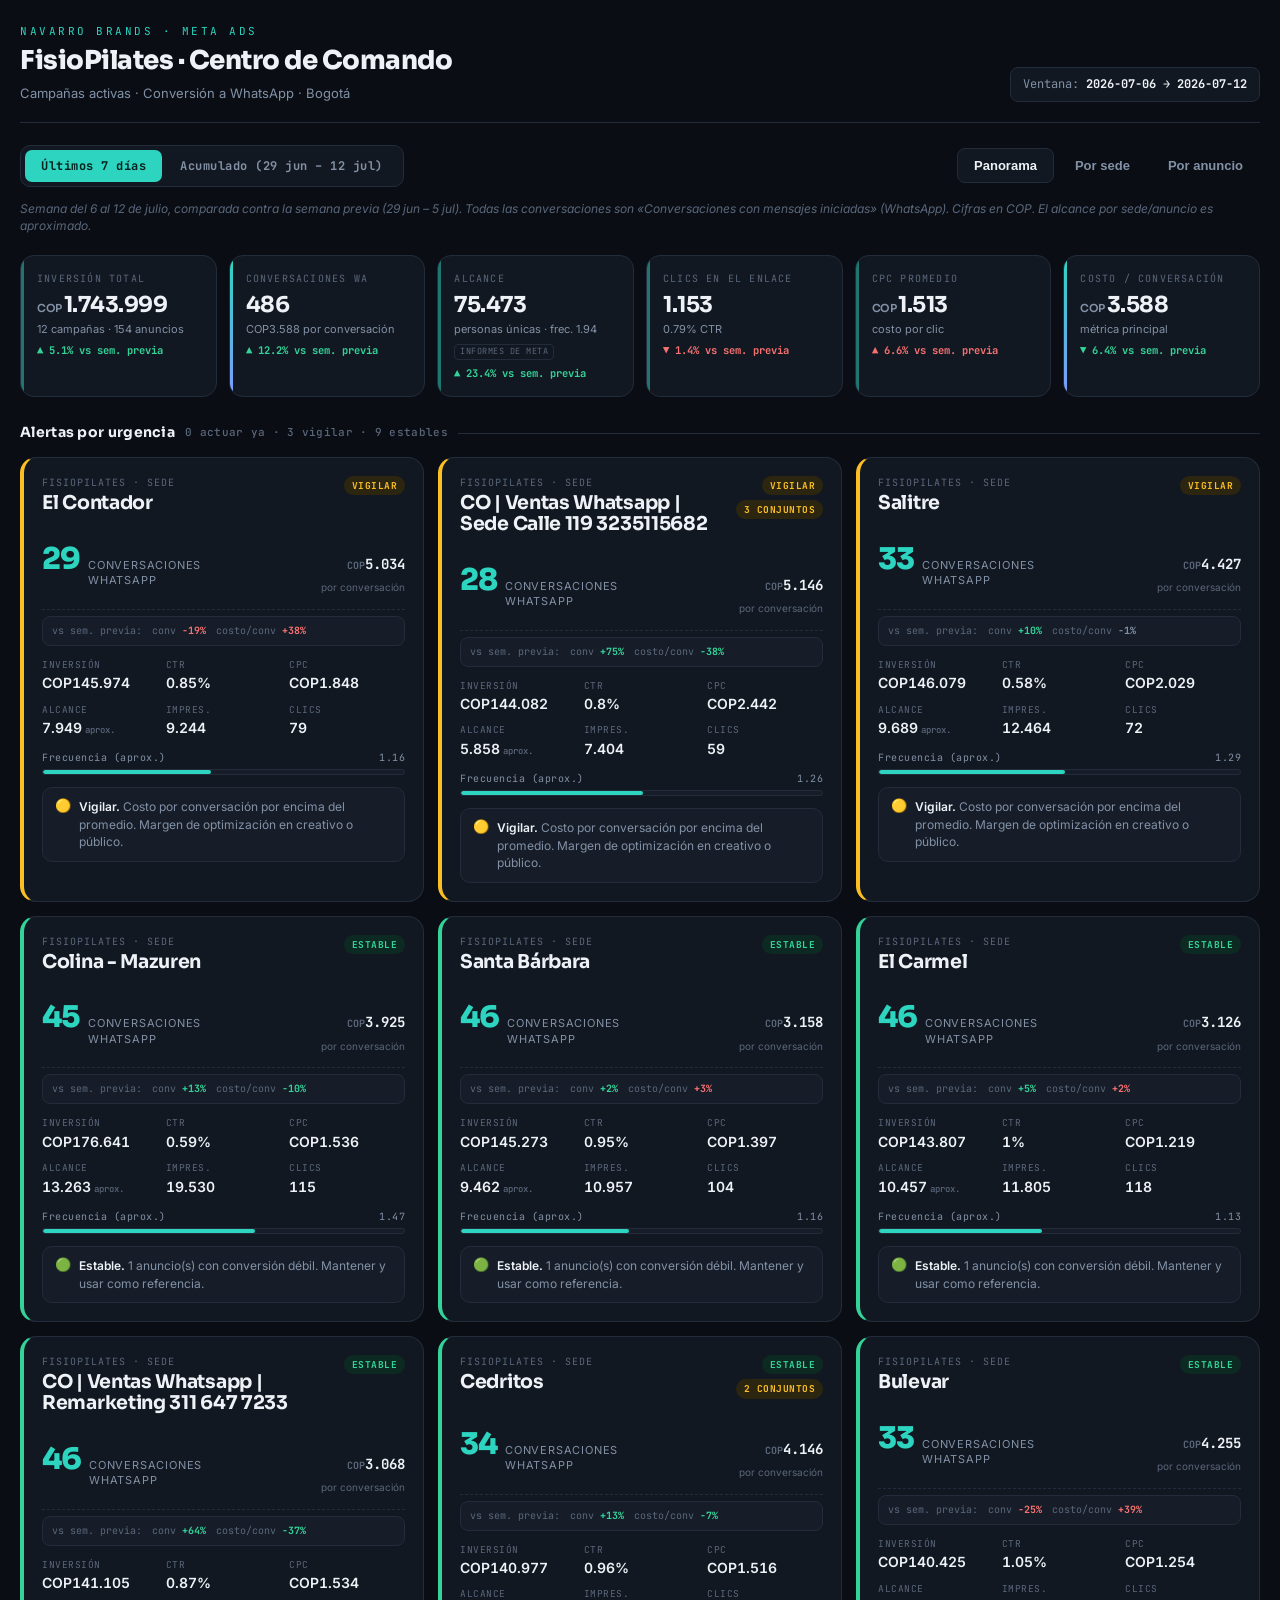
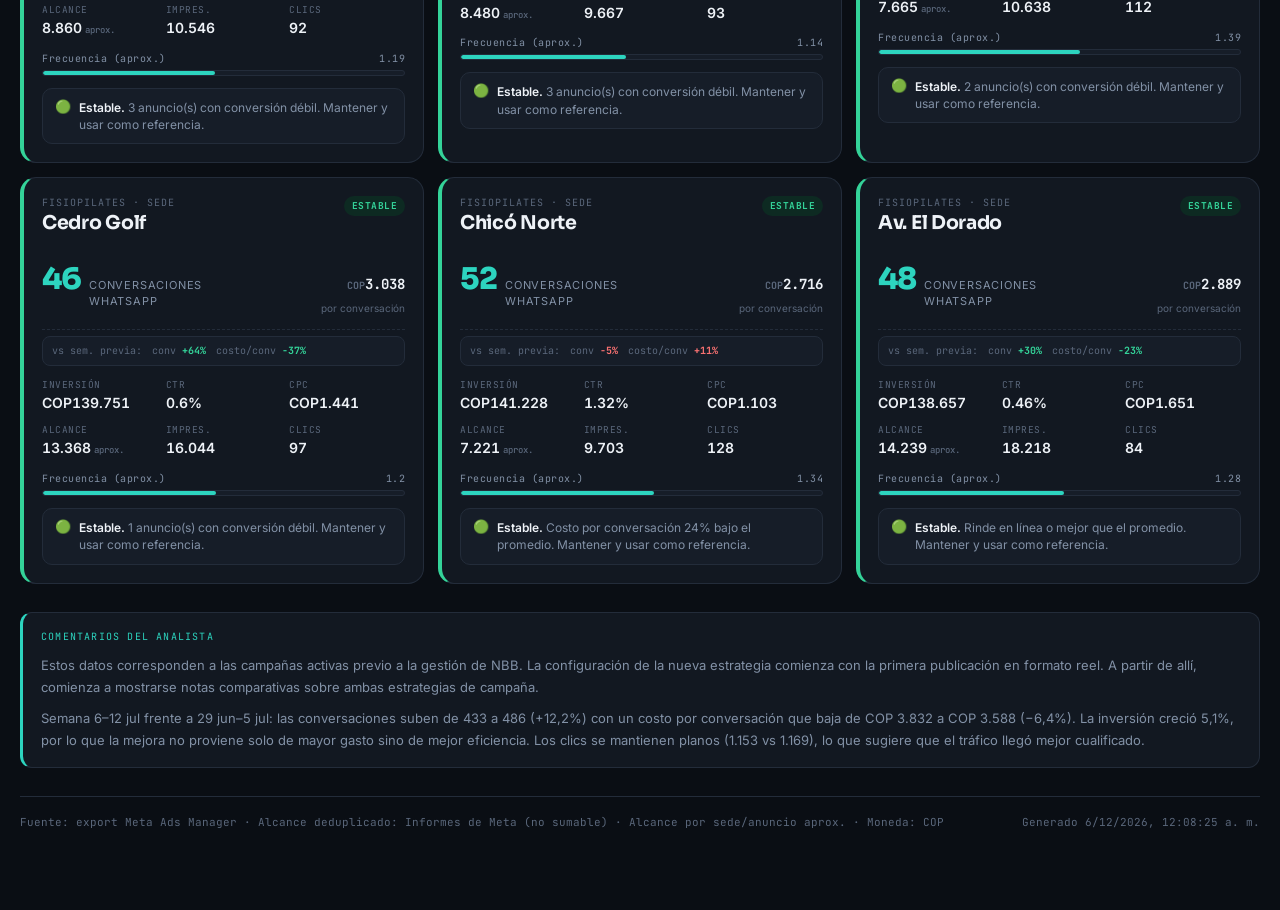
==== index.html @ 9c3bef98 "Actualización de semana 2" ====
<!DOCTYPE html>
<html lang="es">
<head>
<meta charset="UTF-8">
<meta name="viewport" content="width=device-width, initial-scale=1.0">
<title>FisioPilates · Centro de Comando Meta Ads</title>
<style>
  @import url('https://fonts.googleapis.com/css2?family=Sora:wght@400;500;600;700;800&family=Inter:wght@400;500;600;700&family=JetBrains+Mono:wght@500;700&display=swap');
  :root{
    --bg:#0a0e14; --panel:#121821; --panel2:#161d28; --line:#232c3a;
    --ink:#eef2f7; --muted:#8291a6; --faint:#5a677b;
    --teal:#2dd4bf;
    --green:#34d399; --green-bg:#0d2a22;
    --yellow:#fbbf24; --yellow-bg:#2c2510;
    --red:#f87171; --red-bg:#2c1414;
    --accent:#7c9cff;
    --mono:'JetBrains Mono',monospace;
  }
  *{box-sizing:border-box;margin:0;padding:0}
  body{background:var(--bg);color:var(--ink);font-family:'Inter',sans-serif;-webkit-font-smoothing:antialiased;line-height:1.4}
  .wrap{max-width:1320px;margin:0 auto;padding:24px 20px 80px}
  header{display:flex;flex-wrap:wrap;align-items:flex-end;justify-content:space-between;gap:16px;margin-bottom:22px;padding-bottom:20px;border-bottom:1px solid var(--line)}
  .brand{display:flex;flex-direction:column;gap:4px}
  .brand .eyebrow{font-family:var(--mono);font-size:11px;letter-spacing:2.5px;text-transform:uppercase;color:var(--teal)}
  .brand h1{font-family:'Sora',sans-serif;font-weight:800;font-size:26px;letter-spacing:-.5px}
  .brand .sub{color:var(--muted);font-size:13px}
  .winbadge{font-family:var(--mono);font-size:12px;color:var(--muted);background:var(--panel);border:1px solid var(--line);border-radius:8px;padding:8px 12px}
  .winbadge b{color:var(--ink)}
  .toolbar{display:flex;flex-wrap:wrap;gap:14px;align-items:center;justify-content:space-between;margin-bottom:22px}
  .toggle{display:inline-flex;background:var(--panel);border:1px solid var(--line);border-radius:10px;padding:4px;gap:2px}
  .toggle button{font-family:var(--mono);font-size:12px;font-weight:700;letter-spacing:.5px;color:var(--muted);background:transparent;border:0;padding:8px 16px;border-radius:7px;cursor:pointer;transition:.15s}
  .toggle button.on{background:var(--teal);color:#04211d}
  .toggle button:not(.on):hover{color:var(--ink)}
  .tabs{display:inline-flex;gap:4px}
  .tabs button{font-size:13px;font-weight:600;color:var(--muted);background:transparent;border:1px solid transparent;padding:9px 16px;border-radius:8px;cursor:pointer;transition:.15s}
  .tabs button.on{background:var(--panel);border-color:var(--line);color:var(--ink)}
  .tabs button:not(.on):hover{color:var(--ink)}
  .note{font-size:12px;color:var(--faint);margin:-8px 0 20px;font-style:italic}
  .kpis{display:grid;grid-template-columns:repeat(6,1fr);gap:12px;margin-bottom:26px}
  .kpi{background:var(--panel);border:1px solid var(--line);border-radius:14px;padding:16px 16px 14px;position:relative;overflow:hidden}
  .kpi::before{content:'';position:absolute;left:0;top:0;bottom:0;width:3px;background:var(--teal);opacity:.5}
  .kpi.star::before{opacity:1;background:linear-gradient(var(--teal),var(--accent))}
  .kpi .label{font-family:var(--mono);font-size:10px;letter-spacing:1.2px;text-transform:uppercase;color:var(--faint);margin-bottom:8px}
  .kpi .val{font-family:'Sora',sans-serif;font-weight:700;font-size:22px;letter-spacing:-.5px;line-height:1}
  .kpi .val .cur{font-size:11px;color:var(--muted);font-weight:600;margin-right:2px}
  .kpi .foot{font-size:11px;color:var(--muted);margin-top:6px}
  .kpi .tag{display:inline-block;font-family:var(--mono);font-size:8.5px;letter-spacing:.5px;text-transform:uppercase;color:var(--faint);border:1px solid var(--line);border-radius:4px;padding:1px 5px;margin-top:6px}
  .delta{font-family:var(--mono);font-size:10.5px;font-weight:700;margin-top:5px;display:inline-block}
  .delta.up{color:var(--green)} .delta.down{color:var(--red)} .delta.flat{color:var(--faint)}
  h2.sec{font-family:'Sora',sans-serif;font-size:14px;font-weight:700;letter-spacing:.3px;margin:26px 0 14px;display:flex;align-items:center;gap:10px}
  h2.sec::after{content:'';flex:1;height:1px;background:var(--line)}
  h2.sec .cnt{font-family:var(--mono);font-size:11px;color:var(--faint);font-weight:500}
  .grid{display:grid;grid-template-columns:repeat(auto-fill,minmax(310px,1fr));gap:14px}
  .card{background:var(--panel);border:1px solid var(--line);border-radius:16px;padding:18px;position:relative;transition:.15s;border-left-width:4px}
  .card:hover{border-color:var(--faint);transform:translateY(-2px)}
  .card.g{border-left-color:var(--green)} .card.y{border-left-color:var(--yellow)} .card.r{border-left-color:var(--red)}
  .card .top{display:flex;justify-content:space-between;align-items:flex-start;gap:10px;margin-bottom:14px}
  .card .acct{font-family:var(--mono);font-size:10px;letter-spacing:1px;text-transform:uppercase;color:var(--faint);margin-bottom:3px}
  .card .cname{font-family:'Sora',sans-serif;font-weight:700;font-size:19px;letter-spacing:-.3px;line-height:1.1}
  .badges{display:flex;flex-direction:column;gap:5px;align-items:flex-end;flex-shrink:0}
  .pill{font-family:var(--mono);font-size:9.5px;font-weight:700;letter-spacing:.5px;padding:3px 8px;border-radius:20px;white-space:nowrap}
  .pill.g{background:var(--green-bg);color:var(--green)} .pill.y{background:var(--yellow-bg);color:var(--yellow)} .pill.r{background:var(--red-bg);color:var(--red)}
  .hero-metric{display:flex;align-items:baseline;gap:8px;padding:10px 0 12px;border-bottom:1px dashed var(--line);margin-bottom:12px}
  .hero-metric .big{font-family:'Sora',sans-serif;font-weight:800;font-size:30px;color:var(--teal);letter-spacing:-1px}
  .hero-metric .cap{font-size:11px;color:var(--muted);text-transform:uppercase;letter-spacing:.8px}
  .hero-metric .cost{margin-left:auto;text-align:right}
  .hero-metric .cost b{font-family:var(--mono);font-size:14px;color:var(--ink);display:block}
  .hero-metric .cost span{font-size:10px;color:var(--faint)}
  .stats{display:grid;grid-template-columns:1fr 1fr 1fr;gap:10px 8px;margin-bottom:14px}
  .stat .k{font-family:var(--mono);font-size:9.5px;letter-spacing:.5px;text-transform:uppercase;color:var(--faint);margin-bottom:2px}
  .stat .v{font-size:14px;font-weight:600;font-variant-numeric:tabular-nums}
  .stat .v .ap{font-size:9px;color:var(--faint);font-weight:500;font-family:var(--mono);margin-left:3px}
  .cmp{font-family:var(--mono);font-size:10px;margin-top:-6px;margin-bottom:12px;padding:7px 9px;background:var(--panel2);border:1px solid var(--line);border-radius:8px;display:flex;gap:10px;flex-wrap:wrap}
  .cmp span{color:var(--faint)}
  .cmp b.up{color:var(--green)} .cmp b.down{color:var(--red)} .cmp b.flat{color:var(--muted)}
  .freqrow{margin-bottom:12px}
  .freqrow .flabel{display:flex;justify-content:space-between;font-size:10px;color:var(--muted);margin-bottom:4px;font-family:var(--mono);letter-spacing:.5px}
  .fbar{height:6px;background:var(--panel2);border-radius:4px;overflow:hidden;border:1px solid var(--line)}
  .fbar > i{display:block;height:100%;border-radius:4px}
  .advice{display:flex;gap:8px;align-items:flex-start;font-size:12px;line-height:1.45;background:var(--panel2);border:1px solid var(--line);border-radius:10px;padding:10px 12px;color:var(--muted)}
  .advice .dot{font-size:13px;line-height:1.1;flex-shrink:0}
  .advice b{color:var(--ink);font-weight:600}
  .sede-list{display:grid;grid-template-columns:repeat(auto-fill,minmax(260px,1fr));gap:12px;margin-bottom:24px}
  .sede-btn{text-align:left;background:var(--panel);border:1px solid var(--line);border-radius:14px;padding:16px;cursor:pointer;transition:.15s;color:var(--ink)}
  .sede-btn:hover{border-color:var(--teal);transform:translateY(-2px)}
  .sede-btn.active{border-color:var(--teal);background:var(--panel2)}
  .sede-btn .sn{font-family:'Sora',sans-serif;font-weight:700;font-size:17px;margin-bottom:8px}
  .sede-btn .sr{display:flex;gap:14px;font-size:12px;color:var(--muted)}
  .sede-btn .sr b{color:var(--teal);font-family:var(--mono)}
  .adcard{background:var(--panel);border:1px solid var(--line);border-radius:16px;padding:18px}
  .adcard .atop{display:flex;justify-content:space-between;align-items:flex-start;gap:10px;margin-bottom:6px}
  .adcard .aname{font-family:'Sora',sans-serif;font-weight:700;font-size:16px;line-height:1.2}
  .adcard .ameta{font-family:var(--mono);font-size:10px;letter-spacing:.5px;text-transform:uppercase;color:var(--faint);margin-bottom:14px}
  .adhero{display:flex;align-items:baseline;gap:8px;padding-bottom:12px;border-bottom:1px dashed var(--line);margin-bottom:12px}
  .adhero .big{font-family:'Sora',sans-serif;font-weight:800;font-size:26px;color:var(--teal)}
  .adhero .cap{font-size:11px;color:var(--muted);text-transform:uppercase;letter-spacing:.6px}
  .adhero .cost{margin-left:auto;text-align:right}
  .adhero .cost b{font-family:var(--mono);font-size:13px;display:block}
  .adhero .cost span{font-size:10px;color:var(--faint)}
  .breakdown{margin-top:12px;border-top:1px solid var(--line);padding-top:10px}
  .breakdown .bh{font-family:var(--mono);font-size:10px;letter-spacing:.8px;text-transform:uppercase;color:var(--faint);margin-bottom:8px}
  .brow{display:grid;grid-template-columns:1fr auto auto;gap:8px;align-items:center;padding:7px 0;border-bottom:1px solid var(--line);font-size:12px}
  .brow:last-child{border-bottom:0}
  .brow .bsede{font-weight:600;color:var(--ink)}
  .brow .bsub{font-family:var(--mono);font-size:10px;color:var(--faint)}
  .brow .bconv{font-family:var(--mono);color:var(--teal);font-weight:700;text-align:right}
  .brow .bcost{font-family:var(--mono);color:var(--muted);text-align:right;font-size:11px}
  .single-note{font-size:11px;color:var(--faint);font-family:var(--mono);margin-top:4px}
  .hidden{display:none!important}
  .comments{background:var(--panel);border:1px solid var(--line);border-left:3px solid var(--teal);border-radius:12px;padding:16px 18px;margin-top:28px;font-size:13px;color:var(--muted);line-height:1.65}
  .comments b{color:var(--ink)}
  .comments p{margin:0 0 10px}
  .comments p:last-child{margin-bottom:0}
  .comments .mh{font-family:var(--mono);font-size:10px;letter-spacing:1.2px;text-transform:uppercase;color:var(--teal);margin-bottom:10px}
  footer{margin-top:28px;padding-top:18px;border-top:1px solid var(--line);font-size:11px;color:var(--faint);display:flex;justify-content:space-between;flex-wrap:wrap;gap:10px;font-family:var(--mono)}
  @media(max-width:1000px){.kpis{grid-template-columns:repeat(3,1fr)}}
  @media(max-width:560px){.kpis{grid-template-columns:repeat(2,1fr)}.brand h1{font-size:22px}}
</style>
</head>
<body>
<div class="wrap">
  <header>
    <div class="brand">
      <span class="eyebrow">Navarro Brands · Meta Ads</span>
      <h1>FisioPilates · Centro de Comando</h1>
      <span class="sub">Campañas activas · Conversión a WhatsApp · Bogotá</span>
    </div>
    <div class="winbadge">Ventana: <b id="winlabel"></b></div>
  </header>

  <div class="toolbar">
    <div class="toggle" id="periodToggle">
      <button data-p="w2" class="on">Últimos 7 días</button>
      <button data-p="acc">Acumulado (29 jun – 12 jul)</button>
    </div>
    <div class="tabs" id="viewTabs">
      <button data-v="overview" class="on">Panorama</button>
      <button data-v="sedes">Por sede</button>
      <button data-v="ads">Por anuncio</button>
    </div>
  </div>
  <p class="note" id="scopeNote"></p>

  <div class="kpis" id="kpis"></div>

  <div id="view-overview">
    <h2 class="sec">Alertas por urgencia <span class="cnt" id="alertCnt"></span></h2>
    <div class="grid" id="cards"></div>
  </div>

  <div id="view-sedes" class="hidden">
    <h2 class="sec">Selecciona una sede</h2>
    <div class="sede-list" id="sedeList"></div>
    <div id="sedeDetail"></div>
  </div>

  <div id="view-ads" class="hidden">
    <h2 class="sec">Rendimiento por anuncio <span class="cnt" id="adCnt"></span></h2>
    <div class="grid" id="adCards"></div>
  </div>

  <div class="comments">
    <div class="mh">Comentarios del analista</div>
    <p>Estos datos corresponden a las campañas activas previo a la gestión de NBB. La configuración de la nueva estrategia comienza con la primera publicación en formato reel. A partir de allí, comienza a mostrarse notas comparativas sobre ambas estrategias de campaña.</p>
    <p>Semana 6–12 jul frente a 29 jun–5 jul: las conversaciones suben de 433 a 486 (+12,2%) con un costo por conversación que baja de COP 3.832 a COP 3.588 (−6,4%). La inversión creció 5,1%, por lo que la mejora no proviene solo de mayor gasto sino de mejor eficiencia. Los clics se mantienen planos (1.153 vs 1.169), lo que sugiere que el tráfico llegó mejor cualificado.</p>
  </div>

  <footer>
    <span>Fuente: export Meta Ads Manager · Alcance deduplicado: Informes de Meta (no sumable) · Alcance por sede/anuncio aprox. · Moneda: COP</span>
    <span id="genstamp"></span>
  </footer>
</div>

<script>
const P = {"w2": {"label": "Últimos 7 días", "start": "2026-07-06", "end": "2026-07-12", "campaigns": [{"campaign": "CO | Colina - Mazuren | Ventas Whatsapp ‪- 320 8174583", "sede": "Colina - Mazuren", "spend": 176641, "conv": 45, "cpconv": 3925, "imp": 19530, "reach": 13263, "clicks": 115, "cpc": 1536, "ctr": 0.59, "freq": 1.47, "ads": 8, "sets": 1, "below_q": 0, "tot_q": 8, "below_ctr": 0, "below_cvr": 1}, {"campaign": "CO | Salitre | Ventas Whatsapp - 3222415254", "sede": "Salitre", "spend": 146079, "conv": 33, "cpconv": 4427, "imp": 12464, "reach": 9689, "clicks": 72, "cpc": 2029, "ctr": 0.58, "freq": 1.29, "ads": 11, "sets": 1, "below_q": 0, "tot_q": 11, "below_ctr": 0, "below_cvr": 0}, {"campaign": "CO | El Contador | Ventas Whatsapp 3204049016", "sede": "El Contador", "spend": 145974, "conv": 29, "cpconv": 5034, "imp": 9244, "reach": 7949, "clicks": 79, "cpc": 1848, "ctr": 0.85, "freq": 1.16, "ads": 13, "sets": 1, "below_q": 0, "tot_q": 13, "below_ctr": 0, "below_cvr": 1}, {"campaign": "CO | Ventas Whatsapp | Santa Bárbara - 3227685819", "sede": "Santa Bárbara", "spend": 145273, "conv": 46, "cpconv": 3158, "imp": 10957, "reach": 9462, "clicks": 104, "cpc": 1397, "ctr": 0.95, "freq": 1.16, "ads": 9, "sets": 1, "below_q": 0, "tot_q": 9, "below_ctr": 0, "below_cvr": 1}, {"campaign": "CO | Ventas Whatsapp | Sede Calle 119 3235115682", "sede": "CO | Ventas Whatsapp | Sede Calle 119 3235115682", "spend": 144082, "conv": 28, "cpconv": 5146, "imp": 7404, "reach": 5858, "clicks": 59, "cpc": 2442, "ctr": 0.8, "freq": 1.26, "ads": 31, "sets": 3, "below_q": 0, "tot_q": 31, "below_ctr": 0, "below_cvr": 2}, {"campaign": "CO | El Carmel | Ventas Whatsapp - 3204040149", "sede": "El Carmel", "spend": 143807, "conv": 46, "cpconv": 3126, "imp": 11805, "reach": 10457, "clicks": 118, "cpc": 1219, "ctr": 1.0, "freq": 1.13, "ads": 13, "sets": 1, "below_q": 0, "tot_q": 13, "below_ctr": 0, "below_cvr": 1}, {"campaign": "CO | Chicó Norte | Ventas Whatsapp - 3235137959", "sede": "Chicó Norte", "spend": 141228, "conv": 52, "cpconv": 2716, "imp": 9703, "reach": 7221, "clicks": 128, "cpc": 1103, "ctr": 1.32, "freq": 1.34, "ads": 8, "sets": 1, "below_q": 0, "tot_q": 8, "below_ctr": 0, "below_cvr": 0}, {"campaign": "CO | Ventas Whatsapp | Remarketing 311 647 7233", "sede": "CO | Ventas Whatsapp | Remarketing 311 647 7233", "spend": 141105, "conv": 46, "cpconv": 3068, "imp": 10546, "reach": 8860, "clicks": 92, "cpc": 1534, "ctr": 0.87, "freq": 1.19, "ads": 7, "sets": 1, "below_q": 0, "tot_q": 7, "below_ctr": 0, "below_cvr": 3}, {"campaign": "CO | Cedritos | Ventas Whatsapp ‪323 5213734‬ -", "sede": "Cedritos", "spend": 140977, "conv": 34, "cpconv": 4146, "imp": 9667, "reach": 8480, "clicks": 93, "cpc": 1516, "ctr": 0.96, "freq": 1.14, "ads": 24, "sets": 2, "below_q": 0, "tot_q": 24, "below_ctr": 0, "below_cvr": 3}, {"campaign": "CO | Bulevar | Ventas Whatsapp  3108633424", "sede": "Bulevar", "spend": 140425, "conv": 33, "cpconv": 4255, "imp": 10638, "reach": 7665, "clicks": 112, "cpc": 1254, "ctr": 1.05, "freq": 1.39, "ads": 12, "sets": 1, "below_q": 0, "tot_q": 12, "below_ctr": 0, "below_cvr": 2}, {"campaign": "CO | Cedro Golf | Ventas Whatsapp 3204133677", "sede": "Cedro Golf", "spend": 139751, "conv": 46, "cpconv": 3038, "imp": 16044, "reach": 13368, "clicks": 97, "cpc": 1441, "ctr": 0.6, "freq": 1.2, "ads": 12, "sets": 1, "below_q": 0, "tot_q": 12, "below_ctr": 0, "below_cvr": 1}, {"campaign": "CO | Av. El Dorado | Ventas Whatsapp - 3114455348", "sede": "Av. El Dorado", "spend": 138657, "conv": 48, "cpconv": 2889, "imp": 18218, "reach": 14239, "clicks": 84, "cpc": 1651, "ctr": 0.46, "freq": 1.28, "ads": 6, "sets": 1, "below_q": 0, "tot_q": 6, "below_ctr": 0, "below_cvr": 0}], "totals": {"spend": 1743999, "conv": 486, "imp": 146220, "clicks": 1153, "campaigns": 12, "ads": 154, "cpconv": 3588, "cpc": 1513, "ctr": 0.79, "reach_sum": 116511, "reach": 75473, "freq": 1.94}, "ads": [{"ad": "ABR 26 Anuncio | Video Señal", "campaigns": 11, "parts": [{"campaign": "CO | Ventas Whatsapp | Santa Bárbara - 3227685819", "sede": "Santa Bárbara", "spend": 142942, "conv": 46, "cpconv": 3107, "clicks": 103}, {"campaign": "CO | El Carmel | Ventas Whatsapp - 3204040149", "sede": "El Carmel", "spend": 129053, "conv": 44, "cpconv": 2933, "clicks": 108}, {"campaign": "CO | Cedritos | Ventas Whatsapp ‪323 5213734‬ -", "sede": "Cedritos", "spend": 68417, "conv": 19, "cpconv": 3601, "clicks": 41}, {"campaign": "CO | Ventas Whatsapp | Remarketing 311 647 7233", "sede": "CO | Ventas Whatsapp | Remarketing 311 647 7233", "spend": 66603, "conv": 17, "cpconv": 3918, "clicks": 38}, {"campaign": "CO | Bulevar | Ventas Whatsapp  3108633424", "sede": "Bulevar", "spend": 34940, "conv": 8, "cpconv": 4368, "clicks": 16}, {"campaign": "CO | Ventas Whatsapp | Sede Calle 119 3235115682", "sede": "CO | Ventas Whatsapp | Sede Calle 119 3235115682", "spend": 9940, "conv": 1, "cpconv": 9940, "clicks": 4}, {"campaign": "CO | Cedro Golf | Ventas Whatsapp 3204133677", "sede": "Cedro Golf", "spend": 6625, "conv": 0, "cpconv": 0, "clicks": 0}, {"campaign": "CO | Colina - Mazuren | Ventas Whatsapp ‪- 320 8174583", "sede": "Colina - Mazuren", "spend": 3707, "conv": 1, "cpconv": 3707, "clicks": 1}, {"campaign": "CO | El Contador | Ventas Whatsapp 3204049016", "sede": "El Contador", "spend": 1655, "conv": 1, "cpconv": 1655, "clicks": 1}, {"campaign": "CO | Salitre | Ventas Whatsapp - 3222415254", "sede": "Salitre", "spend": 251, "conv": 0, "cpconv": 0, "clicks": 0}, {"campaign": "CO | Av. El Dorado | Ventas Whatsapp - 3114455348", "sede": "Av. El Dorado", "spend": 191, "conv": 0, "cpconv": 0, "clicks": 0}], "spend": 464324, "conv": 137, "cpconv": 3389, "imp": 33626, "reach": 29754, "clicks": 312, "ctr": 0.93, "cpc": 1488}, {"ad": "MAR 26 Anuncio | Video Esto es Fisiopilates", "campaigns": 12, "parts": [{"campaign": "CO | Chicó Norte | Ventas Whatsapp - 3235137959", "sede": "Chicó Norte", "spend": 127007, "conv": 48, "cpconv": 2646, "clicks": 110}, {"campaign": "CO | Ventas Whatsapp | Remarketing 311 647 7233", "sede": "CO | Ventas Whatsapp | Remarketing 311 647 7233", "spend": 35171, "conv": 15, "cpconv": 2345, "clicks": 26}, {"campaign": "CO | Ventas Whatsapp | Sede Calle 119 3235115682", "sede": "CO | Ventas Whatsapp | Sede Calle 119 3235115682", "spend": 19299, "conv": 1, "cpconv": 19299, "clicks": 3}, {"campaign": "CO | El Contador | Ventas Whatsapp 3204049016", "sede": "El Contador", "spend": 1516, "conv": 0, "cpconv": 0, "clicks": 4}, {"campaign": "CO | Bulevar | Ventas Whatsapp  3108633424", "sede": "Bulevar", "spend": 1433, "conv": 0, "cpconv": 0, "clicks": 1}, {"campaign": "CO | Cedritos | Ventas Whatsapp ‪323 5213734‬ -", "sede": "Cedritos", "spend": 1280, "conv": 0, "cpconv": 0, "clicks": 0}, {"campaign": "CO | El Carmel | Ventas Whatsapp - 3204040149", "sede": "El Carmel", "spend": 895, "conv": 0, "cpconv": 0, "clicks": 0}, {"campaign": "CO | Cedro Golf | Ventas Whatsapp 3204133677", "sede": "Cedro Golf", "spend": 574, "conv": 0, "cpconv": 0, "clicks": 0}, {"campaign": "CO | Ventas Whatsapp | Santa Bárbara - 3227685819", "sede": "Santa Bárbara", "spend": 528, "conv": 0, "cpconv": 0, "clicks": 1}, {"campaign": "CO | Colina - Mazuren | Ventas Whatsapp ‪- 320 8174583", "sede": "Colina - Mazuren", "spend": 220, "conv": 0, "cpconv": 0, "clicks": 0}, {"campaign": "CO | Salitre | Ventas Whatsapp - 3222415254", "sede": "Salitre", "spend": 176, "conv": 0, "cpconv": 0, "clicks": 0}, {"campaign": "CO | Av. El Dorado | Ventas Whatsapp - 3114455348", "sede": "Av. El Dorado", "spend": 20, "conv": 0, "cpconv": 0, "clicks": 0}], "spend": 188119, "conv": 64, "cpconv": 2939, "imp": 12971, "reach": 9873, "clicks": 145, "ctr": 1.12, "cpc": 1297}, {"ad": "Video Pos inauguración", "campaigns": 1, "parts": [{"campaign": "CO | Av. El Dorado | Ventas Whatsapp - 3114455348", "sede": "Av. El Dorado", "spend": 138114, "conv": 48, "cpconv": 2877, "clicks": 84}], "spend": 138114, "conv": 48, "cpconv": 2877, "imp": 18140, "reach": 14164, "clicks": 84, "ctr": 0.46, "cpc": 1644}, {"ad": "Anuncio 8 | Video Promociones 2", "campaigns": 2, "parts": [{"campaign": "CO | Cedro Golf | Ventas Whatsapp 3204133677", "sede": "Cedro Golf", "spend": 129464, "conv": 46, "cpconv": 2814, "clicks": 95}, {"campaign": "CO | Cedritos | Ventas Whatsapp ‪323 5213734‬ -", "sede": "Cedritos", "spend": 42, "conv": 0, "cpconv": 0, "clicks": 0}], "spend": 129506, "conv": 46, "cpconv": 2815, "imp": 15340, "reach": 12699, "clicks": 95, "ctr": 0.62, "cpc": 1363}, {"ad": "Video 1 nueva sede", "campaigns": 1, "parts": [{"campaign": "CO | Colina - Mazuren | Ventas Whatsapp ‪- 320 8174583", "sede": "Colina - Mazuren", "spend": 140416, "conv": 41, "cpconv": 3425, "clicks": 94}], "spend": 140416, "conv": 41, "cpconv": 3425, "imp": 15331, "reach": 9901, "clicks": 94, "ctr": 0.61, "cpc": 1494}, {"ad": "Video | promocional nueva sede salitre", "campaigns": 1, "parts": [{"campaign": "CO | Salitre | Ventas Whatsapp - 3222415254", "sede": "Salitre", "spend": 144765, "conv": 33, "cpconv": 4387, "clicks": 72}], "spend": 144765, "conv": 33, "cpconv": 4387, "imp": 12376, "reach": 9604, "clicks": 72, "ctr": 0.58, "cpc": 2011}, {"ad": "Enero - Video General Contador", "campaigns": 1, "parts": [{"campaign": "CO | El Contador | Ventas Whatsapp 3204049016", "sede": "El Contador", "spend": 132205, "conv": 28, "cpconv": 4722, "clicks": 71}], "spend": 132205, "conv": 28, "cpconv": 4722, "imp": 8528, "reach": 7273, "clicks": 71, "ctr": 0.83, "cpc": 1862}, {"ad": "Imagen Bulevar", "campaigns": 1, "parts": [{"campaign": "CO | Bulevar | Ventas Whatsapp  3108633424", "sede": "Bulevar", "spend": 79707, "conv": 24, "cpconv": 3321, "clicks": 88}], "spend": 79707, "conv": 24, "cpconv": 3321, "imp": 6990, "reach": 4551, "clicks": 88, "ctr": 1.26, "cpc": 906}, {"ad": "Enero -Video  General Calle 119", "campaigns": 1, "parts": [{"campaign": "CO | Ventas Whatsapp | Sede Calle 119 3235115682", "sede": "CO | Ventas Whatsapp | Sede Calle 119 3235115682", "spend": 77831, "conv": 20, "cpconv": 3892, "clicks": 33}], "spend": 77831, "conv": 20, "cpconv": 3892, "imp": 3617, "reach": 2674, "clicks": 33, "ctr": 0.91, "cpc": 2359}, {"ad": "Anuncio 7 | Video Cómo llegar Cedritos", "campaigns": 1, "parts": [{"campaign": "CO | Cedritos | Ventas Whatsapp ‪323 5213734‬ -", "sede": "Cedritos", "spend": 44792, "conv": 11, "cpconv": 4072, "clicks": 34}], "spend": 44792, "conv": 11, "cpconv": 4072, "imp": 3501, "reach": 2833, "clicks": 34, "ctr": 0.97, "cpc": 1317}, {"ad": "Anuncio 7 | Video Promociones Agosto", "campaigns": 1, "parts": [{"campaign": "CO | Ventas Whatsapp | Remarketing 311 647 7233", "sede": "CO | Ventas Whatsapp | Remarketing 311 647 7233", "spend": 34782, "conv": 11, "cpconv": 3162, "clicks": 22}], "spend": 34782, "conv": 11, "cpconv": 3162, "imp": 2811, "reach": 2170, "clicks": 22, "ctr": 0.78, "cpc": 1581}, {"ad": "Anuncio 6 | Video Promociones 2", "campaigns": 3, "parts": [{"campaign": "CO | Ventas Whatsapp | Sede Calle 119 3235115682", "sede": "CO | Ventas Whatsapp | Sede Calle 119 3235115682", "spend": 30304, "conv": 5, "cpconv": 6061, "clicks": 18}, {"campaign": "CO | El Carmel | Ventas Whatsapp - 3204040149", "sede": "El Carmel", "spend": 2533, "conv": 0, "cpconv": 0, "clicks": 2}, {"campaign": "CO | Ventas Whatsapp | Santa Bárbara - 3227685819", "sede": "Santa Bárbara", "spend": 1045, "conv": 0, "cpconv": 0, "clicks": 0}], "spend": 33882, "conv": 5, "cpconv": 6776, "imp": 2487, "reach": 2052, "clicks": 20, "ctr": 0.8, "cpc": 1694}, {"ad": "ABR 26 Anuncio | Video Señal - Copia", "campaigns": 1, "parts": [{"campaign": "CO | Chicó Norte | Ventas Whatsapp - 3235137959", "sede": "Chicó Norte", "spend": 13227, "conv": 4, "cpconv": 3307, "clicks": 16}], "spend": 13227, "conv": 4, "cpconv": 3307, "imp": 1324, "reach": 1253, "clicks": 16, "ctr": 1.21, "cpc": 827}, {"ad": "Imagen 2 nueva sede", "campaigns": 1, "parts": [{"campaign": "CO | Colina - Mazuren | Ventas Whatsapp ‪- 320 8174583", "sede": "Colina - Mazuren", "spend": 23288, "conv": 2, "cpconv": 11644, "clicks": 15}], "spend": 23288, "conv": 2, "cpconv": 11644, "imp": 2846, "reach": 2240, "clicks": 15, "ctr": 0.53, "cpc": 1553}, {"ad": "Enero -Video General Cedritos", "campaigns": 1, "parts": [{"campaign": "CO | Cedritos | Ventas Whatsapp ‪323 5213734‬ -", "sede": "Cedritos", "spend": 16875, "conv": 2, "cpconv": 8438, "clicks": 8}], "spend": 16875, "conv": 2, "cpconv": 8438, "imp": 1086, "reach": 995, "clicks": 8, "ctr": 0.74, "cpc": 2109}, {"ad": "Enero - Video General Carmel", "campaigns": 1, "parts": [{"campaign": "CO | El Carmel | Ventas Whatsapp - 3204040149", "sede": "El Carmel", "spend": 7621, "conv": 2, "cpconv": 3810, "clicks": 6}], "spend": 7621, "conv": 2, "cpconv": 3810, "imp": 459, "reach": 440, "clicks": 6, "ctr": 1.31, "cpc": 1270}, {"ad": "MAR 26 Anuncio | Video Fisio es para todos - Copia", "campaigns": 3, "parts": [{"campaign": "CO | Ventas Whatsapp | Remarketing 311 647 7233", "sede": "CO | Ventas Whatsapp | Remarketing 311 647 7233", "spend": 811, "conv": 2, "cpconv": 406, "clicks": 2}, {"campaign": "CO | Ventas Whatsapp | Sede Calle 119 3235115682", "sede": "CO | Ventas Whatsapp | Sede Calle 119 3235115682", "spend": 148, "conv": 0, "cpconv": 0, "clicks": 0}, {"campaign": "CO | Cedritos | Ventas Whatsapp ‪323 5213734‬ -", "sede": "Cedritos", "spend": 47, "conv": 0, "cpconv": 0, "clicks": 0}], "spend": 1006, "conv": 2, "cpconv": 503, "imp": 99, "reach": 90, "clicks": 2, "ctr": 2.02, "cpc": 503}, {"ad": "Imagen 1 nueva sede", "campaigns": 1, "parts": [{"campaign": "CO | Colina - Mazuren | Ventas Whatsapp ‪- 320 8174583", "sede": "Colina - Mazuren", "spend": 5536, "conv": 1, "cpconv": 5536, "clicks": 5}], "spend": 5536, "conv": 1, "cpconv": 5536, "imp": 723, "reach": 564, "clicks": 5, "ctr": 0.69, "cpc": 1107}, {"ad": "FEB 26  Imagen beneficios mes", "campaigns": 2, "parts": [{"campaign": "CO | Ventas Whatsapp | Remarketing 311 647 7233", "sede": "CO | Ventas Whatsapp | Remarketing 311 647 7233", "spend": 2923, "conv": 1, "cpconv": 2923, "clicks": 4}, {"campaign": "CO | Bulevar | Ventas Whatsapp  3108633424", "sede": "Bulevar", "spend": 141, "conv": 0, "cpconv": 0, "clicks": 0}], "spend": 3064, "conv": 1, "cpconv": 3064, "imp": 182, "reach": 165, "clicks": 4, "ctr": 2.2, "cpc": 766}, {"ad": "MAR 26 Anuncio | Video Fisio es para todos", "campaigns": 7, "parts": [{"campaign": "CO | Bulevar | Ventas Whatsapp  3108633424", "sede": "Bulevar", "spend": 2299, "conv": 0, "cpconv": 0, "clicks": 1}, {"campaign": "CO | Cedritos | Ventas Whatsapp ‪323 5213734‬ -", "sede": "Cedritos", "spend": 1326, "conv": 1, "cpconv": 1326, "clicks": 3}, {"campaign": "CO | Ventas Whatsapp | Sede Calle 119 3235115682", "sede": "CO | Ventas Whatsapp | Sede Calle 119 3235115682", "spend": 1038, "conv": 0, "cpconv": 0, "clicks": 0}, {"campaign": "CO | Chicó Norte | Ventas Whatsapp - 3235137959", "sede": "Chicó Norte", "spend": 196, "conv": 0, "cpconv": 0, "clicks": 0}, {"campaign": "CO | El Carmel | Ventas Whatsapp - 3204040149", "sede": "El Carmel", "spend": 150, "conv": 0, "cpconv": 0, "clicks": 0}, {"campaign": "CO | El Contador | Ventas Whatsapp 3204049016", "sede": "El Contador", "spend": 140, "conv": 0, "cpconv": 0, "clicks": 0}, {"campaign": "CO | Ventas Whatsapp | Santa Bárbara - 3227685819", "sede": "Santa Bárbara", "spend": 133, "conv": 0, "cpconv": 0, "clicks": 0}], "spend": 5282, "conv": 1, "cpconv": 5282, "imp": 361, "reach": 320, "clicks": 4, "ctr": 1.11, "cpc": 1320}, {"ad": "OCT Anuncio 8 | Imagen", "campaigns": 7, "parts": [{"campaign": "CO | Cedritos | Ventas Whatsapp ‪323 5213734‬ -", "sede": "Cedritos", "spend": 1122, "conv": 1, "cpconv": 1122, "clicks": 1}, {"campaign": "CO | Bulevar | Ventas Whatsapp  3108633424", "sede": "Bulevar", "spend": 1056, "conv": 0, "cpconv": 0, "clicks": 0}, {"campaign": "CO | El Carmel | Ventas Whatsapp - 3204040149", "sede": "El Carmel", "spend": 507, "conv": 0, "cpconv": 0, "clicks": 1}, {"campaign": "CO | El Contador | Ventas Whatsapp 3204049016", "sede": "El Contador", "spend": 443, "conv": 0, "cpconv": 0, "clicks": 1}, {"campaign": "CO | Ventas Whatsapp | Sede Calle 119 3235115682", "sede": "CO | Ventas Whatsapp | Sede Calle 119 3235115682", "spend": 234, "conv": 0, "cpconv": 0, "clicks": 0}, {"campaign": "CO | Chicó Norte | Ventas Whatsapp - 3235137959", "sede": "Chicó Norte", "spend": 166, "conv": 0, "cpconv": 0, "clicks": 0}, {"campaign": "CO | Cedro Golf | Ventas Whatsapp 3204133677", "sede": "Cedro Golf", "spend": 157, "conv": 0, "cpconv": 0, "clicks": 0}], "spend": 3685, "conv": 1, "cpconv": 3685, "imp": 227, "reach": 210, "clicks": 3, "ctr": 1.32, "cpc": 1228}, {"ad": "ABR 26 Anuncio | Video DOLOR", "campaigns": 10, "parts": [{"campaign": "CO | Cedritos | Ventas Whatsapp ‪323 5213734‬ -", "sede": "Cedritos", "spend": 1136, "conv": 0, "cpconv": 0, "clicks": 1}, {"campaign": "CO | Bulevar | Ventas Whatsapp  3108633424", "sede": "Bulevar", "spend": 863, "conv": 0, "cpconv": 0, "clicks": 0}, {"campaign": "CO | Ventas Whatsapp | Sede Calle 119 3235115682", "sede": "CO | Ventas Whatsapp | Sede Calle 119 3235115682", "spend": 727, "conv": 1, "cpconv": 727, "clicks": 1}, {"campaign": "CO | Chicó Norte | Ventas Whatsapp - 3235137959", "sede": "Chicó Norte", "spend": 157, "conv": 0, "cpconv": 0, "clicks": 1}, {"campaign": "CO | Ventas Whatsapp | Remarketing 311 647 7233", "sede": "CO | Ventas Whatsapp | Remarketing 311 647 7233", "spend": 113, "conv": 0, "cpconv": 0, "clicks": 0}, {"campaign": "CO | El Contador | Ventas Whatsapp 3204049016", "sede": "El Contador", "spend": 66, "conv": 0, "cpconv": 0, "clicks": 0}, {"campaign": "CO | Colina - Mazuren | Ventas Whatsapp ‪- 320 8174583", "sede": "Colina - Mazuren", "spend": 53, "conv": 0, "cpconv": 0, "clicks": 0}, {"campaign": "CO | Salitre | Ventas Whatsapp - 3222415254", "sede": "Salitre", "spend": 42, "conv": 0, "cpconv": 0, "clicks": 0}, {"campaign": "CO | Av. El Dorado | Ventas Whatsapp - 3114455348", "sede": "Av. El Dorado", "spend": 35, "conv": 0, "cpconv": 0, "clicks": 0}, {"campaign": "CO | Ventas Whatsapp | Santa Bárbara - 3227685819", "sede": "Santa Bárbara", "spend": 8, "conv": 0, "cpconv": 0, "clicks": 0}], "spend": 3200, "conv": 1, "cpconv": 3200, "imp": 172, "reach": 152, "clicks": 3, "ctr": 1.74, "cpc": 1067}, {"ad": "FEB 26  Video beneficios mes", "campaigns": 2, "parts": [{"campaign": "CO | Ventas Whatsapp | Remarketing 311 647 7233", "sede": "CO | Ventas Whatsapp | Remarketing 311 647 7233", "spend": 702, "conv": 0, "cpconv": 0, "clicks": 0}, {"campaign": "CO | Bulevar | Ventas Whatsapp  3108633424", "sede": "Bulevar", "spend": 283, "conv": 1, "cpconv": 283, "clicks": 1}], "spend": 985, "conv": 1, "cpconv": 985, "imp": 81, "reach": 72, "clicks": 1, "ctr": 1.23, "cpc": 985}, {"ad": "Imagen 2 Bulevar", "campaigns": 1, "parts": [{"campaign": "CO | Bulevar | Ventas Whatsapp  3108633424", "sede": "Bulevar", "spend": 13577, "conv": 0, "cpconv": 0, "clicks": 3}], "spend": 13577, "conv": 0, "cpconv": 0, "imp": 863, "reach": 560, "clicks": 3, "ctr": 0.35, "cpc": 4526}, {"ad": "Anuncio 1 | Video Promociones", "campaigns": 4, "parts": [{"campaign": "CO | El Contador | Ventas Whatsapp 3204049016", "sede": "El Contador", "spend": 4230, "conv": 0, "cpconv": 0, "clicks": 0}, {"campaign": "CO | El Carmel | Ventas Whatsapp - 3204040149", "sede": "El Carmel", "spend": 2145, "conv": 0, "cpconv": 0, "clicks": 1}, {"campaign": "CO | Cedritos | Ventas Whatsapp ‪323 5213734‬ -", "sede": "Cedritos", "spend": 598, "conv": 0, "cpconv": 0, "clicks": 0}, {"campaign": "CO | Cedro Golf | Ventas Whatsapp 3204133677", "sede": "Cedro Golf", "spend": 156, "conv": 0, "cpconv": 0, "clicks": 0}], "spend": 7129, "conv": 0, "cpconv": 0, "imp": 317, "reach": 289, "clicks": 1, "ctr": 0.32, "cpc": 7129}, {"ad": "Video 2 nueva sede", "campaigns": 1, "parts": [{"campaign": "CO | Colina - Mazuren | Ventas Whatsapp ‪- 320 8174583", "sede": "Colina - Mazuren", "spend": 2826, "conv": 0, "cpconv": 0, "clicks": 0}], "spend": 2826, "conv": 0, "cpconv": 0, "imp": 273, "reach": 230, "clicks": 0, "ctr": 0.0, "cpc": 0}, {"ad": "Video lanzamient4 - ¿como llegar a bulevar?", "campaigns": 1, "parts": [{"campaign": "CO | Bulevar | Ventas Whatsapp  3108633424", "sede": "Bulevar", "spend": 2674, "conv": 0, "cpconv": 0, "clicks": 0}], "spend": 2674, "conv": 0, "cpconv": 0, "imp": 167, "reach": 152, "clicks": 0, "ctr": 0.0, "cpc": 0}, {"ad": "Anuncio 8 | Video Promociones agosto", "campaigns": 3, "parts": [{"campaign": "CO | El Contador | Ventas Whatsapp 3204049016", "sede": "El Contador", "spend": 2381, "conv": 0, "cpconv": 0, "clicks": 0}, {"campaign": "CO | Cedritos | Ventas Whatsapp ‪323 5213734‬ -", "sede": "Cedritos", "spend": 60, "conv": 0, "cpconv": 0, "clicks": 0}, {"campaign": "CO | Cedro Golf | Ventas Whatsapp 3204133677", "sede": "Cedro Golf", "spend": 48, "conv": 0, "cpconv": 0, "clicks": 1}], "spend": 2489, "conv": 0, "cpconv": 0, "imp": 128, "reach": 121, "clicks": 1, "ctr": 0.78, "cpc": 2489}, {"ad": "Enero - Video General Bulevar", "campaigns": 1, "parts": [{"campaign": "CO | Bulevar | Ventas Whatsapp  3108633424", "sede": "Bulevar", "spend": 2193, "conv": 0, "cpconv": 0, "clicks": 2}], "spend": 2193, "conv": 0, "cpconv": 0, "imp": 103, "reach": 98, "clicks": 2, "ctr": 1.94, "cpc": 1096}, {"ad": "Anuncio 2 | Imagen Promos", "campaigns": 3, "parts": [{"campaign": "CO | Cedritos | Ventas Whatsapp ‪323 5213734‬ -", "sede": "Cedritos", "spend": 2048, "conv": 0, "cpconv": 0, "clicks": 3}, {"campaign": "CO | Cedro Golf | Ventas Whatsapp 3204133677", "sede": "Cedro Golf", "spend": 912, "conv": 0, "cpconv": 0, "clicks": 0}, {"campaign": "CO | El Contador | Ventas Whatsapp 3204049016", "sede": "El Contador", "spend": 493, "conv": 0, "cpconv": 0, "clicks": 1}], "spend": 3453, "conv": 0, "cpconv": 0, "imp": 179, "reach": 171, "clicks": 4, "ctr": 2.23, "cpc": 863}, {"ad": "FEB 26 -Video General Cedritos", "campaigns": 1, "parts": [{"campaign": "CO | Cedritos | Ventas Whatsapp ‪323 5213734‬ -", "sede": "Cedritos", "spend": 1615, "conv": 0, "cpconv": 0, "clicks": 0}], "spend": 1615, "conv": 0, "cpconv": 0, "imp": 78, "reach": 73, "clicks": 0, "ctr": 0.0, "cpc": 0}, {"ad": "FEB 26 -Video General Contador", "campaigns": 1, "parts": [{"campaign": "CO | El Contador | Ventas Whatsapp 3204049016", "sede": "El Contador", "spend": 1434, "conv": 0, "cpconv": 0, "clicks": 0}], "spend": 1434, "conv": 0, "cpconv": 0, "imp": 85, "reach": 80, "clicks": 0, "ctr": 0.0, "cpc": 0}, {"ad": "Video promociones general", "campaigns": 1, "parts": [{"campaign": "CO | Bulevar | Ventas Whatsapp  3108633424", "sede": "Bulevar", "spend": 1259, "conv": 0, "cpconv": 0, "clicks": 0}], "spend": 1259, "conv": 0, "cpconv": 0, "imp": 78, "reach": 67, "clicks": 0, "ctr": 0.0, "cpc": 0}, {"ad": "Anuncio 3 | Carrusel Promos", "campaigns": 6, "parts": [{"campaign": "CO | Ventas Whatsapp | Sede Calle 119 3235115682", "sede": "CO | Ventas Whatsapp | Sede Calle 119 3235115682", "spend": 1218, "conv": 0, "cpconv": 0, "clicks": 0}, {"campaign": "CO | Cedritos | Ventas Whatsapp ‪323 5213734‬ -", "sede": "Cedritos", "spend": 882, "conv": 0, "cpconv": 0, "clicks": 2}, {"campaign": "CO | El Contador | Ventas Whatsapp 3204049016", "sede": "El Contador", "spend": 765, "conv": 0, "cpconv": 0, "clicks": 1}, {"campaign": "CO | Cedro Golf | Ventas Whatsapp 3204133677", "sede": "Cedro Golf", "spend": 536, "conv": 0, "cpconv": 0, "clicks": 0}, {"campaign": "CO | Ventas Whatsapp | Santa Bárbara - 3227685819", "sede": "Santa Bárbara", "spend": 390, "conv": 0, "cpconv": 0, "clicks": 0}, {"campaign": "CO | Chicó Norte | Ventas Whatsapp - 3235137959", "sede": "Chicó Norte", "spend": 224, "conv": 0, "cpconv": 0, "clicks": 0}], "spend": 4015, "conv": 0, "cpconv": 0, "imp": 156, "reach": 138, "clicks": 3, "ctr": 1.92, "cpc": 1338}, {"ad": "FEB 26 -Video General Calle 119", "campaigns": 1, "parts": [{"campaign": "CO | Ventas Whatsapp | Sede Calle 119 3235115682", "sede": "CO | Ventas Whatsapp | Sede Calle 119 3235115682", "spend": 1254, "conv": 0, "cpconv": 0, "clicks": 0}], "spend": 1254, "conv": 0, "cpconv": 0, "imp": 75, "reach": 72, "clicks": 0, "ctr": 0.0, "cpc": 0}, {"ad": "Anuncio 7 | Video Promociones", "campaigns": 2, "parts": [{"campaign": "CO | Ventas Whatsapp | Sede Calle 119 3235115682", "sede": "CO | Ventas Whatsapp | Sede Calle 119 3235115682", "spend": 935, "conv": 0, "cpconv": 0, "clicks": 0}, {"campaign": "CO | Ventas Whatsapp | Santa Bárbara - 3227685819", "sede": "Santa Bárbara", "spend": 209, "conv": 0, "cpconv": 0, "clicks": 0}], "spend": 1144, "conv": 0, "cpconv": 0, "imp": 56, "reach": 52, "clicks": 0, "ctr": 0.0, "cpc": 0}, {"ad": "Video Promociones general", "campaigns": 3, "parts": [{"campaign": "CO | Ventas Whatsapp | Sede Calle 119 3235115682", "sede": "CO | Ventas Whatsapp | Sede Calle 119 3235115682", "spend": 918, "conv": 0, "cpconv": 0, "clicks": 0}, {"campaign": "CO | Chicó Norte | Ventas Whatsapp - 3235137959", "sede": "Chicó Norte", "spend": 45, "conv": 0, "cpconv": 0, "clicks": 0}, {"campaign": "CO | Ventas Whatsapp | Santa Bárbara - 3227685819", "sede": "Santa Bárbara", "spend": 6, "conv": 0, "cpconv": 0, "clicks": 0}], "spend": 969, "conv": 0, "cpconv": 0, "imp": 26, "reach": 24, "clicks": 0, "ctr": 0.0, "cpc": 0}, {"ad": "Anuncio  | video como llegar sede cedro golf", "campaigns": 1, "parts": [{"campaign": "CO | Cedro Golf | Ventas Whatsapp 3204133677", "sede": "Cedro Golf", "spend": 615, "conv": 0, "cpconv": 0, "clicks": 1}], "spend": 615, "conv": 0, "cpconv": 0, "imp": 14, "reach": 12, "clicks": 1, "ctr": 7.14, "cpc": 615}, {"ad": "MAR 26 Anuncio |Video General Mazuren", "campaigns": 2, "parts": [{"campaign": "CO | Colina - Mazuren | Ventas Whatsapp ‪- 320 8174583", "sede": "Colina - Mazuren", "spend": 595, "conv": 0, "cpconv": 0, "clicks": 0}, {"campaign": "CO | Av. El Dorado | Ventas Whatsapp - 3114455348", "sede": "Av. El Dorado", "spend": 208, "conv": 0, "cpconv": 0, "clicks": 0}], "spend": 803, "conv": 0, "cpconv": 0, "imp": 72, "reach": 69, "clicks": 0, "ctr": 0.0, "cpc": 0}, {"ad": "FEB 26 -Carrusel General Cedritos", "campaigns": 1, "parts": [{"campaign": "CO | Cedritos | Ventas Whatsapp ‪323 5213734‬ -", "sede": "Cedritos", "spend": 452, "conv": 0, "cpconv": 0, "clicks": 0}], "spend": 452, "conv": 0, "cpconv": 0, "imp": 17, "reach": 17, "clicks": 0, "ctr": 0.0, "cpc": 0}, {"ad": "Anuncio 6 | Video Cómo llegar Contador", "campaigns": 1, "parts": [{"campaign": "CO | El Contador | Ventas Whatsapp 3204049016", "sede": "El Contador", "spend": 400, "conv": 0, "cpconv": 0, "clicks": 0}], "spend": 400, "conv": 0, "cpconv": 0, "imp": 20, "reach": 17, "clicks": 0, "ctr": 0.0, "cpc": 0}, {"ad": "Anuncio 2 | Carrusel Promos", "campaigns": 1, "parts": [{"campaign": "CO | El Carmel | Ventas Whatsapp - 3204040149", "sede": "El Carmel", "spend": 352, "conv": 0, "cpconv": 0, "clicks": 0}], "spend": 352, "conv": 0, "cpconv": 0, "imp": 20, "reach": 15, "clicks": 0, "ctr": 0.0, "cpc": 0}, {"ad": "| Video Promociones general", "campaigns": 2, "parts": [{"campaign": "CO | Cedro Golf | Ventas Whatsapp 3204133677", "sede": "Cedro Golf", "spend": 312, "conv": 0, "cpconv": 0, "clicks": 0}, {"campaign": "CO | Cedritos | Ventas Whatsapp ‪323 5213734‬ -", "sede": "Cedritos", "spend": 285, "conv": 0, "cpconv": 0, "clicks": 0}], "spend": 597, "conv": 0, "cpconv": 0, "imp": 34, "reach": 32, "clicks": 0, "ctr": 0.0, "cpc": 0}, {"ad": "FEB 26 -Video General Carmel", "campaigns": 1, "parts": [{"campaign": "CO | El Carmel | Ventas Whatsapp - 3204040149", "sede": "El Carmel", "spend": 259, "conv": 0, "cpconv": 0, "clicks": 0}], "spend": 259, "conv": 0, "cpconv": 0, "imp": 19, "reach": 16, "clicks": 0, "ctr": 0.0, "cpc": 0}, {"ad": "FEB 26 -Carrusel General contador", "campaigns": 1, "parts": [{"campaign": "CO | El Contador | Ventas Whatsapp 3204049016", "sede": "El Contador", "spend": 246, "conv": 0, "cpconv": 0, "clicks": 0}], "spend": 246, "conv": 0, "cpconv": 0, "imp": 11, "reach": 11, "clicks": 0, "ctr": 0.0, "cpc": 0}, {"ad": "MAR 26 Anuncio | Video Dolor", "campaigns": 2, "parts": [{"campaign": "CO | Cedro Golf | Ventas Whatsapp 3204133677", "sede": "Cedro Golf", "spend": 233, "conv": 0, "cpconv": 0, "clicks": 0}, {"campaign": "CO | El Carmel | Ventas Whatsapp - 3204040149", "sede": "El Carmel", "spend": 18, "conv": 0, "cpconv": 0, "clicks": 0}], "spend": 251, "conv": 0, "cpconv": 0, "imp": 10, "reach": 10, "clicks": 0, "ctr": 0.0, "cpc": 0}, {"ad": "FEB 26 -Carrusel General Calle 119", "campaigns": 1, "parts": [{"campaign": "CO | Ventas Whatsapp | Sede Calle 119 3235115682", "sede": "CO | Ventas Whatsapp | Sede Calle 119 3235115682", "spend": 236, "conv": 0, "cpconv": 0, "clicks": 0}], "spend": 236, "conv": 0, "cpconv": 0, "imp": 21, "reach": 21, "clicks": 0, "ctr": 0.0, "cpc": 0}, {"ad": "FEB 26 -Carrusel General Chico", "campaigns": 1, "parts": [{"campaign": "CO | Chicó Norte | Ventas Whatsapp - 3235137959", "sede": "Chicó Norte", "spend": 206, "conv": 0, "cpconv": 0, "clicks": 1}], "spend": 206, "conv": 0, "cpconv": 0, "imp": 27, "reach": 26, "clicks": 1, "ctr": 3.7, "cpc": 206}, {"ad": "Video | Sede aesthetic", "campaigns": 1, "parts": [{"campaign": "CO | Salitre | Ventas Whatsapp - 3222415254", "sede": "Salitre", "spend": 197, "conv": 0, "cpconv": 0, "clicks": 0}], "spend": 197, "conv": 0, "cpconv": 0, "imp": 14, "reach": 13, "clicks": 0, "ctr": 0.0, "cpc": 0}, {"ad": "Video | cómo llegar Salitre", "campaigns": 1, "parts": [{"campaign": "CO | Salitre | Ventas Whatsapp - 3222415254", "sede": "Salitre", "spend": 177, "conv": 0, "cpconv": 0, "clicks": 0}], "spend": 177, "conv": 0, "cpconv": 0, "imp": 7, "reach": 7, "clicks": 0, "ctr": 0.0, "cpc": 0}, {"ad": "Carrusel | nueva sede salitre", "campaigns": 1, "parts": [{"campaign": "CO | Salitre | Ventas Whatsapp - 3222415254", "sede": "Salitre", "spend": 174, "conv": 0, "cpconv": 0, "clicks": 0}], "spend": 174, "conv": 0, "cpconv": 0, "imp": 13, "reach": 12, "clicks": 0, "ctr": 0.0, "cpc": 0}, {"ad": "Anuncio 3 | Imagen Promos", "campaigns": 1, "parts": [{"campaign": "CO | El Carmel | Ventas Whatsapp - 3204040149", "sede": "El Carmel", "spend": 145, "conv": 0, "cpconv": 0, "clicks": 0}], "spend": 145, "conv": 0, "cpconv": 0, "imp": 9, "reach": 9, "clicks": 0, "ctr": 0.0, "cpc": 0}, {"ad": "Video Promociones General", "campaigns": 2, "parts": [{"campaign": "CO | Salitre | Ventas Whatsapp - 3222415254", "sede": "Salitre", "spend": 141, "conv": 0, "cpconv": 0, "clicks": 0}, {"campaign": "CO | El Carmel | Ventas Whatsapp - 3204040149", "sede": "El Carmel", "spend": 128, "conv": 0, "cpconv": 0, "clicks": 0}], "spend": 269, "conv": 0, "cpconv": 0, "imp": 9, "reach": 8, "clicks": 0, "ctr": 0.0, "cpc": 0}, {"ad": "FEB 26 -Carrusel General cedro golf", "campaigns": 1, "parts": [{"campaign": "CO | Cedro Golf | Ventas Whatsapp 3204133677", "sede": "Cedro Golf", "spend": 119, "conv": 0, "cpconv": 0, "clicks": 0}], "spend": 119, "conv": 0, "cpconv": 0, "imp": 11, "reach": 11, "clicks": 0, "ctr": 0.0, "cpc": 0}, {"ad": "Video Cómo llegar", "campaigns": 1, "parts": [{"campaign": "CO | Av. El Dorado | Ventas Whatsapp - 3114455348", "sede": "Av. El Dorado", "spend": 89, "conv": 0, "cpconv": 0, "clicks": 0}], "spend": 89, "conv": 0, "cpconv": 0, "imp": 10, "reach": 10, "clicks": 0, "ctr": 0.0, "cpc": 0}, {"ad": "FEB 26 -Video General Salitre", "campaigns": 1, "parts": [{"campaign": "CO | Salitre | Ventas Whatsapp - 3222415254", "sede": "Salitre", "spend": 83, "conv": 0, "cpconv": 0, "clicks": 0}], "spend": 83, "conv": 0, "cpconv": 0, "imp": 6, "reach": 5, "clicks": 0, "ctr": 0.0, "cpc": 0}, {"ad": "FEB 26 -Carrusel General contador - Copia", "campaigns": 1, "parts": [{"campaign": "CO | Salitre | Ventas Whatsapp - 3222415254", "sede": "Salitre", "spend": 38, "conv": 0, "cpconv": 0, "clicks": 0}], "spend": 38, "conv": 0, "cpconv": 0, "imp": 6, "reach": 6, "clicks": 0, "ctr": 0.0, "cpc": 0}, {"ad": "Enero -Video General Salitre", "campaigns": 1, "parts": [{"campaign": "CO | Salitre | Ventas Whatsapp - 3222415254", "sede": "Salitre", "spend": 35, "conv": 0, "cpconv": 0, "clicks": 0}], "spend": 35, "conv": 0, "cpconv": 0, "imp": 5, "reach": 5, "clicks": 0, "ctr": 0.0, "cpc": 0}, {"ad": "Enero -Video General Sta Barbara", "campaigns": 1, "parts": [{"campaign": "CO | Ventas Whatsapp | Santa Bárbara - 3227685819", "sede": "Santa Bárbara", "spend": 12, "conv": 0, "cpconv": 0, "clicks": 0}], "spend": 12, "conv": 0, "cpconv": 0, "imp": 2, "reach": 2, "clicks": 0, "ctr": 0.0, "cpc": 0}, {"ad": "FEB 26 -Carrusel General carmel", "campaigns": 1, "parts": [{"campaign": "CO | El Carmel | Ventas Whatsapp - 3204040149", "sede": "El Carmel", "spend": 1, "conv": 0, "cpconv": 0, "clicks": 0}], "spend": 1, "conv": 0, "cpconv": 0, "imp": 1, "reach": 1, "clicks": 0, "ctr": 0.0, "cpc": 0}]}, "acc": {"label": "Acumulado (29 jun – 12 jul)", "start": "2026-06-29", "end": "2026-07-12", "campaigns": [{"campaign": "CO | Colina - Mazuren | Ventas Whatsapp ‪- 320 8174583", "sede": "Colina - Mazuren", "spend": 351912, "conv": 85, "cpconv": 4140, "imp": 36909, "reach": 24389, "clicks": 214, "cpc": 1644, "ctr": 0.58, "freq": 1.51, "ads": 16, "sets": 1, "below_q": 0, "tot_q": 16, "below_ctr": 0, "below_cvr": 2}, {"campaign": "CO | Ventas Whatsapp | Santa Bárbara - 3227685819", "sede": "Santa Bárbara", "spend": 282759, "conv": 91, "cpconv": 3107, "imp": 20328, "reach": 17450, "clicks": 227, "cpc": 1246, "ctr": 1.12, "freq": 1.16, "ads": 19, "sets": 1, "below_q": 0, "tot_q": 19, "below_ctr": 1, "below_cvr": 2}, {"campaign": "CO | Salitre | Ventas Whatsapp - 3222415254", "sede": "Salitre", "spend": 280113, "conv": 63, "cpconv": 4446, "imp": 22909, "reach": 17992, "clicks": 133, "cpc": 2106, "ctr": 0.58, "freq": 1.27, "ads": 22, "sets": 1, "below_q": 0, "tot_q": 22, "below_ctr": 0, "below_cvr": 0}, {"campaign": "CO | El Carmel | Ventas Whatsapp - 3204040149", "sede": "El Carmel", "spend": 278300, "conv": 90, "cpconv": 3092, "imp": 22683, "reach": 19951, "clicks": 231, "cpc": 1205, "ctr": 1.02, "freq": 1.14, "ads": 25, "sets": 1, "below_q": 0, "tot_q": 25, "below_ctr": 0, "below_cvr": 2}, {"campaign": "CO | Av. El Dorado | Ventas Whatsapp - 3114455348", "sede": "Av. El Dorado", "spend": 277892, "conv": 85, "cpconv": 3269, "imp": 32448, "reach": 25456, "clicks": 183, "cpc": 1519, "ctr": 0.56, "freq": 1.27, "ads": 12, "sets": 1, "below_q": 0, "tot_q": 12, "below_ctr": 0, "below_cvr": 1}, {"campaign": "CO | Ventas Whatsapp | Sede Calle 119 3235115682", "sede": "CO | Ventas Whatsapp | Sede Calle 119 3235115682", "spend": 277828, "conv": 44, "cpconv": 6314, "imp": 14575, "reach": 11477, "clicks": 111, "cpc": 2503, "ctr": 0.76, "freq": 1.27, "ads": 60, "sets": 3, "below_q": 0, "tot_q": 60, "below_ctr": 0, "below_cvr": 4}, {"campaign": "CO | El Contador | Ventas Whatsapp 3204049016", "sede": "El Contador", "spend": 277745, "conv": 65, "cpconv": 4273, "imp": 20537, "reach": 16912, "clicks": 183, "cpc": 1518, "ctr": 0.89, "freq": 1.21, "ads": 26, "sets": 1, "below_q": 0, "tot_q": 26, "below_ctr": 0, "below_cvr": 2}, {"campaign": "CO | Ventas Whatsapp | Remarketing 311 647 7233", "sede": "CO | Ventas Whatsapp | Remarketing 311 647 7233", "spend": 276465, "conv": 74, "cpconv": 3736, "imp": 18976, "reach": 15477, "clicks": 201, "cpc": 1375, "ctr": 1.06, "freq": 1.23, "ads": 14, "sets": 1, "below_q": 0, "tot_q": 14, "below_ctr": 0, "below_cvr": 6}, {"campaign": "CO | Chicó Norte | Ventas Whatsapp - 3235137959", "sede": "Chicó Norte", "spend": 276040, "conv": 107, "cpconv": 2580, "imp": 19184, "reach": 13914, "clicks": 245, "cpc": 1127, "ctr": 1.28, "freq": 1.38, "ads": 16, "sets": 1, "below_q": 0, "tot_q": 16, "below_ctr": 0, "below_cvr": 0}, {"campaign": "CO | Bulevar | Ventas Whatsapp  3108633424", "sede": "Bulevar", "spend": 275415, "conv": 77, "cpconv": 3577, "imp": 19801, "reach": 13788, "clicks": 232, "cpc": 1187, "ctr": 1.17, "freq": 1.44, "ads": 24, "sets": 1, "below_q": 0, "tot_q": 24, "below_ctr": 0, "below_cvr": 3}, {"campaign": "CO | Cedritos | Ventas Whatsapp ‪323 5213734‬ -", "sede": "Cedritos", "spend": 274750, "conv": 64, "cpconv": 4293, "imp": 18262, "reach": 15847, "clicks": 185, "cpc": 1485, "ctr": 1.01, "freq": 1.15, "ads": 48, "sets": 2, "below_q": 0, "tot_q": 48, "below_ctr": 0, "below_cvr": 5}, {"campaign": "CO | Cedro Golf | Ventas Whatsapp 3204133677", "sede": "Cedro Golf", "spend": 273886, "conv": 74, "cpconv": 3701, "imp": 27056, "reach": 22149, "clicks": 177, "cpc": 1547, "ctr": 0.65, "freq": 1.22, "ads": 24, "sets": 1, "below_q": 0, "tot_q": 24, "below_ctr": 0, "below_cvr": 2}], "totals": {"spend": 3403105, "conv": 919, "imp": 273668, "clicks": 2322, "campaigns": 12, "ads": 306, "cpconv": 3703, "cpc": 1466, "ctr": 0.85, "reach_sum": 214802, "reach": 108652, "freq": 2.52}, "ads": [{"ad": "ABR 26 Anuncio | Video Señal", "campaigns": 11, "parts": [{"campaign": "CO | Ventas Whatsapp | Santa Bárbara - 3227685819", "sede": "Santa Bárbara", "spend": 278747, "conv": 90, "cpconv": 3097, "clicks": 223}, {"campaign": "CO | El Carmel | Ventas Whatsapp - 3204040149", "sede": "El Carmel", "spend": 249223, "conv": 85, "cpconv": 2932, "clicks": 209}, {"campaign": "CO | Ventas Whatsapp | Remarketing 311 647 7233", "sede": "CO | Ventas Whatsapp | Remarketing 311 647 7233", "spend": 142917, "conv": 24, "cpconv": 5955, "clicks": 92}, {"campaign": "CO | Cedritos | Ventas Whatsapp ‪323 5213734‬ -", "sede": "Cedritos", "spend": 93999, "conv": 28, "cpconv": 3357, "clicks": 59}, {"campaign": "CO | Bulevar | Ventas Whatsapp  3108633424", "sede": "Bulevar", "spend": 38296, "conv": 9, "cpconv": 4255, "clicks": 17}, {"campaign": "CO | Ventas Whatsapp | Sede Calle 119 3235115682", "sede": "CO | Ventas Whatsapp | Sede Calle 119 3235115682", "spend": 20996, "conv": 2, "cpconv": 10498, "clicks": 6}, {"campaign": "CO | Cedro Golf | Ventas Whatsapp 3204133677", "sede": "Cedro Golf", "spend": 12672, "conv": 1, "cpconv": 12672, "clicks": 1}, {"campaign": "CO | Colina - Mazuren | Ventas Whatsapp ‪- 320 8174583", "sede": "Colina - Mazuren", "spend": 4581, "conv": 2, "cpconv": 2290, "clicks": 2}, {"campaign": "CO | El Contador | Ventas Whatsapp 3204049016", "sede": "El Contador", "spend": 2536, "conv": 1, "cpconv": 2536, "clicks": 1}, {"campaign": "CO | Av. El Dorado | Ventas Whatsapp - 3114455348", "sede": "Av. El Dorado", "spend": 1458, "conv": 0, "cpconv": 0, "clicks": 1}, {"campaign": "CO | Salitre | Ventas Whatsapp - 3222415254", "sede": "Salitre", "spend": 276, "conv": 0, "cpconv": 0, "clicks": 0}], "spend": 845701, "conv": 242, "cpconv": 3495, "imp": 59152, "reach": 51660, "clicks": 611, "ctr": 1.03, "cpc": 1384}, {"ad": "MAR 26 Anuncio | Video Esto es Fisiopilates", "campaigns": 12, "parts": [{"campaign": "CO | Chicó Norte | Ventas Whatsapp - 3235137959", "sede": "Chicó Norte", "spend": 255451, "conv": 101, "cpconv": 2529, "clicks": 224}, {"campaign": "CO | Ventas Whatsapp | Remarketing 311 647 7233", "sede": "CO | Ventas Whatsapp | Remarketing 311 647 7233", "spend": 56458, "conv": 21, "cpconv": 2688, "clicks": 44}, {"campaign": "CO | Ventas Whatsapp | Sede Calle 119 3235115682", "sede": "CO | Ventas Whatsapp | Sede Calle 119 3235115682", "spend": 41195, "conv": 3, "cpconv": 13732, "clicks": 8}, {"campaign": "CO | El Carmel | Ventas Whatsapp - 3204040149", "sede": "El Carmel", "spend": 6553, "conv": 0, "cpconv": 0, "clicks": 2}, {"campaign": "CO | Cedro Golf | Ventas Whatsapp 3204133677", "sede": "Cedro Golf", "spend": 4961, "conv": 0, "cpconv": 0, "clicks": 0}, {"campaign": "CO | Bulevar | Ventas Whatsapp  3108633424", "sede": "Bulevar", "spend": 3510, "conv": 0, "cpconv": 0, "clicks": 3}, {"campaign": "CO | El Contador | Ventas Whatsapp 3204049016", "sede": "El Contador", "spend": 1783, "conv": 0, "cpconv": 0, "clicks": 4}, {"campaign": "CO | Cedritos | Ventas Whatsapp ‪323 5213734‬ -", "sede": "Cedritos", "spend": 1382, "conv": 0, "cpconv": 0, "clicks": 0}, {"campaign": "CO | Colina - Mazuren | Ventas Whatsapp ‪- 320 8174583", "sede": "Colina - Mazuren", "spend": 803, "conv": 0, "cpconv": 0, "clicks": 1}, {"campaign": "CO | Ventas Whatsapp | Santa Bárbara - 3227685819", "sede": "Santa Bárbara", "spend": 540, "conv": 0, "cpconv": 0, "clicks": 1}, {"campaign": "CO | Av. El Dorado | Ventas Whatsapp - 3114455348", "sede": "Av. El Dorado", "spend": 245, "conv": 0, "cpconv": 0, "clicks": 0}, {"campaign": "CO | Salitre | Ventas Whatsapp - 3222415254", "sede": "Salitre", "spend": 182, "conv": 0, "cpconv": 0, "clicks": 0}], "spend": 373063, "conv": 125, "cpconv": 2985, "imp": 25351, "reach": 18973, "clicks": 287, "ctr": 1.13, "cpc": 1300}, {"ad": "Video Pos inauguración", "campaigns": 1, "parts": [{"campaign": "CO | Av. El Dorado | Ventas Whatsapp - 3114455348", "sede": "Av. El Dorado", "spend": 274508, "conv": 84, "cpconv": 3268, "clicks": 180}], "spend": 274508, "conv": 84, "cpconv": 3268, "imp": 32192, "reach": 25212, "clicks": 180, "ctr": 0.56, "cpc": 1525}, {"ad": "Anuncio 8 | Video Promociones 2", "campaigns": 2, "parts": [{"campaign": "CO | Cedro Golf | Ventas Whatsapp 3204133677", "sede": "Cedro Golf", "spend": 244994, "conv": 72, "cpconv": 3403, "clicks": 171}, {"campaign": "CO | Cedritos | Ventas Whatsapp ‪323 5213734‬ -", "sede": "Cedritos", "spend": 581, "conv": 0, "cpconv": 0, "clicks": 0}], "spend": 245575, "conv": 72, "cpconv": 3411, "imp": 25433, "reach": 20633, "clicks": 171, "ctr": 0.67, "cpc": 1436}, {"ad": "Video 1 nueva sede", "campaigns": 1, "parts": [{"campaign": "CO | Colina - Mazuren | Ventas Whatsapp ‪- 320 8174583", "sede": "Colina - Mazuren", "spend": 273103, "conv": 71, "cpconv": 3847, "clicks": 171}], "spend": 273103, "conv": 71, "cpconv": 3847, "imp": 27789, "reach": 17343, "clicks": 171, "ctr": 0.62, "cpc": 1597}, {"ad": "Enero - Video General Contador", "campaigns": 1, "parts": [{"campaign": "CO | El Contador | Ventas Whatsapp 3204049016", "sede": "El Contador", "spend": 256092, "conv": 64, "cpconv": 4001, "clicks": 172}], "spend": 256092, "conv": 64, "cpconv": 4001, "imp": 19293, "reach": 15751, "clicks": 172, "ctr": 0.89, "cpc": 1489}, {"ad": "Video | promocional nueva sede salitre", "campaigns": 1, "parts": [{"campaign": "CO | Salitre | Ventas Whatsapp - 3222415254", "sede": "Salitre", "spend": 278318, "conv": 63, "cpconv": 4418, "clicks": 133}], "spend": 278318, "conv": 63, "cpconv": 4418, "imp": 22778, "reach": 17865, "clicks": 133, "ctr": 0.58, "cpc": 2093}, {"ad": "Imagen Bulevar", "campaigns": 1, "parts": [{"campaign": "CO | Bulevar | Ventas Whatsapp  3108633424", "sede": "Bulevar", "spend": 160562, "conv": 49, "cpconv": 3277, "clicks": 159}], "spend": 160562, "conv": 49, "cpconv": 3277, "imp": 13243, "reach": 8418, "clicks": 159, "ctr": 1.2, "cpc": 1010}, {"ad": "Enero -Video  General Calle 119", "campaigns": 1, "parts": [{"campaign": "CO | Ventas Whatsapp | Sede Calle 119 3235115682", "sede": "CO | Ventas Whatsapp | Sede Calle 119 3235115682", "spend": 146895, "conv": 29, "cpconv": 5065, "clicks": 65}], "spend": 146895, "conv": 29, "cpconv": 5065, "imp": 7242, "reach": 5326, "clicks": 65, "ctr": 0.9, "cpc": 2260}, {"ad": "Anuncio 7 | Video Promociones Agosto", "campaigns": 1, "parts": [{"campaign": "CO | Ventas Whatsapp | Remarketing 311 647 7233", "sede": "CO | Ventas Whatsapp | Remarketing 311 647 7233", "spend": 69282, "conv": 26, "cpconv": 2665, "clicks": 55}], "spend": 69282, "conv": 26, "cpconv": 2665, "imp": 5651, "reach": 4189, "clicks": 55, "ctr": 0.97, "cpc": 1260}, {"ad": "Anuncio 7 | Video Cómo llegar Cedritos", "campaigns": 1, "parts": [{"campaign": "CO | Cedritos | Ventas Whatsapp ‪323 5213734‬ -", "sede": "Cedritos", "spend": 68387, "conv": 18, "cpconv": 3799, "clicks": 51}], "spend": 68387, "conv": 18, "cpconv": 3799, "imp": 5127, "reach": 4174, "clicks": 51, "ctr": 0.99, "cpc": 1341}, {"ad": "Enero -Video General Cedritos", "campaigns": 1, "parts": [{"campaign": "CO | Cedritos | Ventas Whatsapp ‪323 5213734‬ -", "sede": "Cedritos", "spend": 91249, "conv": 15, "cpconv": 6083, "clicks": 60}], "spend": 91249, "conv": 15, "cpconv": 6083, "imp": 6297, "reach": 5440, "clicks": 60, "ctr": 0.95, "cpc": 1521}, {"ad": "Enero - Video General Bulevar", "campaigns": 1, "parts": [{"campaign": "CO | Bulevar | Ventas Whatsapp  3108633424", "sede": "Bulevar", "spend": 29878, "conv": 12, "cpconv": 2490, "clicks": 28}], "spend": 29878, "conv": 12, "cpconv": 2490, "imp": 1606, "reach": 1431, "clicks": 28, "ctr": 1.74, "cpc": 1067}, {"ad": "Anuncio 6 | Video Promociones 2", "campaigns": 3, "parts": [{"campaign": "CO | Ventas Whatsapp | Sede Calle 119 3235115682", "sede": "CO | Ventas Whatsapp | Sede Calle 119 3235115682", "spend": 59570, "conv": 9, "cpconv": 6619, "clicks": 30}, {"campaign": "CO | El Carmel | Ventas Whatsapp - 3204040149", "sede": "El Carmel", "spend": 4639, "conv": 0, "cpconv": 0, "clicks": 5}, {"campaign": "CO | Ventas Whatsapp | Santa Bárbara - 3227685819", "sede": "Santa Bárbara", "spend": 1497, "conv": 0, "cpconv": 0, "clicks": 1}], "spend": 65706, "conv": 9, "cpconv": 7301, "imp": 4433, "reach": 3684, "clicks": 36, "ctr": 0.81, "cpc": 1825}, {"ad": "Imagen 2 nueva sede", "campaigns": 1, "parts": [{"campaign": "CO | Colina - Mazuren | Ventas Whatsapp ‪- 320 8174583", "sede": "Colina - Mazuren", "spend": 59476, "conv": 7, "cpconv": 8497, "clicks": 30}], "spend": 59476, "conv": 7, "cpconv": 8497, "imp": 7116, "reach": 5307, "clicks": 30, "ctr": 0.42, "cpc": 1983}, {"ad": "ABR 26 Anuncio | Video Señal - Copia", "campaigns": 1, "parts": [{"campaign": "CO | Chicó Norte | Ventas Whatsapp - 3235137959", "sede": "Chicó Norte", "spend": 17053, "conv": 5, "cpconv": 3411, "clicks": 17}], "spend": 17053, "conv": 5, "cpconv": 3411, "imp": 1724, "reach": 1628, "clicks": 17, "ctr": 0.99, "cpc": 1003}, {"ad": "Imagen 2 Bulevar", "campaigns": 1, "parts": [{"campaign": "CO | Bulevar | Ventas Whatsapp  3108633424", "sede": "Bulevar", "spend": 29860, "conv": 4, "cpconv": 7465, "clicks": 15}], "spend": 29860, "conv": 4, "cpconv": 7465, "imp": 1826, "reach": 1086, "clicks": 15, "ctr": 0.82, "cpc": 1991}, {"ad": "Enero - Video General Carmel", "campaigns": 1, "parts": [{"campaign": "CO | El Carmel | Ventas Whatsapp - 3204040149", "sede": "El Carmel", "spend": 10093, "conv": 4, "cpconv": 2523, "clicks": 10}], "spend": 10093, "conv": 4, "cpconv": 2523, "imp": 654, "reach": 621, "clicks": 10, "ctr": 1.53, "cpc": 1009}, {"ad": "Imagen 1 nueva sede", "campaigns": 1, "parts": [{"campaign": "CO | Colina - Mazuren | Ventas Whatsapp ‪- 320 8174583", "sede": "Colina - Mazuren", "spend": 7838, "conv": 4, "cpconv": 1960, "clicks": 9}], "spend": 7838, "conv": 4, "cpconv": 1960, "imp": 1078, "reach": 914, "clicks": 9, "ctr": 0.83, "cpc": 871}, {"ad": "FEB 26  Imagen beneficios mes", "campaigns": 2, "parts": [{"campaign": "CO | Ventas Whatsapp | Remarketing 311 647 7233", "sede": "CO | Ventas Whatsapp | Remarketing 311 647 7233", "spend": 3632, "conv": 1, "cpconv": 3632, "clicks": 8}, {"campaign": "CO | Bulevar | Ventas Whatsapp  3108633424", "sede": "Bulevar", "spend": 2742, "conv": 1, "cpconv": 2742, "clicks": 6}], "spend": 6374, "conv": 2, "cpconv": 3187, "imp": 330, "reach": 287, "clicks": 14, "ctr": 4.24, "cpc": 455}, {"ad": "MAR 26 Anuncio | Video Fisio es para todos", "campaigns": 8, "parts": [{"campaign": "CO | Bulevar | Ventas Whatsapp  3108633424", "sede": "Bulevar", "spend": 3316, "conv": 0, "cpconv": 0, "clicks": 2}, {"campaign": "CO | Cedritos | Ventas Whatsapp ‪323 5213734‬ -", "sede": "Cedritos", "spend": 2465, "conv": 1, "cpconv": 2465, "clicks": 4}, {"campaign": "CO | Chicó Norte | Ventas Whatsapp - 3235137959", "sede": "Chicó Norte", "spend": 1521, "conv": 1, "cpconv": 1521, "clicks": 1}, {"campaign": "CO | Ventas Whatsapp | Sede Calle 119 3235115682", "sede": "CO | Ventas Whatsapp | Sede Calle 119 3235115682", "spend": 1038, "conv": 0, "cpconv": 0, "clicks": 0}, {"campaign": "CO | El Carmel | Ventas Whatsapp - 3204040149", "sede": "El Carmel", "spend": 489, "conv": 0, "cpconv": 0, "clicks": 0}, {"campaign": "CO | El Contador | Ventas Whatsapp 3204049016", "sede": "El Contador", "spend": 271, "conv": 0, "cpconv": 0, "clicks": 0}, {"campaign": "CO | Ventas Whatsapp | Santa Bárbara - 3227685819", "sede": "Santa Bárbara", "spend": 133, "conv": 0, "cpconv": 0, "clicks": 0}, {"campaign": "CO | Salitre | Ventas Whatsapp - 3222415254", "sede": "Salitre", "spend": 7, "conv": 0, "cpconv": 0, "clicks": 0}], "spend": 9240, "conv": 2, "cpconv": 4620, "imp": 559, "reach": 502, "clicks": 7, "ctr": 1.25, "cpc": 1320}, {"ad": "MAR 26 Anuncio | Video Fisio es para todos - Copia", "campaigns": 3, "parts": [{"campaign": "CO | Ventas Whatsapp | Remarketing 311 647 7233", "sede": "CO | Ventas Whatsapp | Remarketing 311 647 7233", "spend": 1915, "conv": 2, "cpconv": 958, "clicks": 2}, {"campaign": "CO | Ventas Whatsapp | Sede Calle 119 3235115682", "sede": "CO | Ventas Whatsapp | Sede Calle 119 3235115682", "spend": 379, "conv": 0, "cpconv": 0, "clicks": 0}, {"campaign": "CO | Cedritos | Ventas Whatsapp ‪323 5213734‬ -", "sede": "Cedritos", "spend": 55, "conv": 0, "cpconv": 0, "clicks": 0}], "spend": 2349, "conv": 2, "cpconv": 1174, "imp": 186, "reach": 172, "clicks": 2, "ctr": 1.08, "cpc": 1174}, {"ad": "Anuncio 8 | Video Promociones agosto", "campaigns": 3, "parts": [{"campaign": "CO | El Contador | Ventas Whatsapp 3204049016", "sede": "El Contador", "spend": 4367, "conv": 0, "cpconv": 0, "clicks": 0}, {"campaign": "CO | Cedro Golf | Ventas Whatsapp 3204133677", "sede": "Cedro Golf", "spend": 2780, "conv": 1, "cpconv": 2780, "clicks": 3}, {"campaign": "CO | Cedritos | Ventas Whatsapp ‪323 5213734‬ -", "sede": "Cedritos", "spend": 427, "conv": 0, "cpconv": 0, "clicks": 0}], "spend": 7574, "conv": 1, "cpconv": 7574, "imp": 454, "reach": 414, "clicks": 3, "ctr": 0.66, "cpc": 2525}, {"ad": "Anuncio 2 | Carrusel Promos", "campaigns": 1, "parts": [{"campaign": "CO | El Carmel | Ventas Whatsapp - 3204040149", "sede": "El Carmel", "spend": 3055, "conv": 1, "cpconv": 3055, "clicks": 2}], "spend": 3055, "conv": 1, "cpconv": 3055, "imp": 117, "reach": 93, "clicks": 2, "ctr": 1.71, "cpc": 1528}, {"ad": "Video 2 nueva sede", "campaigns": 1, "parts": [{"campaign": "CO | Colina - Mazuren | Ventas Whatsapp ‪- 320 8174583", "sede": "Colina - Mazuren", "spend": 5194, "conv": 1, "cpconv": 5194, "clicks": 1}], "spend": 5194, "conv": 1, "cpconv": 5194, "imp": 395, "reach": 331, "clicks": 1, "ctr": 0.25, "cpc": 5194}, {"ad": "Anuncio 2 | Imagen Promos", "campaigns": 3, "parts": [{"campaign": "CO | Cedritos | Ventas Whatsapp ‪323 5213734‬ -", "sede": "Cedritos", "spend": 3839, "conv": 1, "cpconv": 3839, "clicks": 4}, {"campaign": "CO | El Contador | Ventas Whatsapp 3204049016", "sede": "El Contador", "spend": 2056, "conv": 0, "cpconv": 0, "clicks": 3}, {"campaign": "CO | Cedro Golf | Ventas Whatsapp 3204133677", "sede": "Cedro Golf", "spend": 981, "conv": 0, "cpconv": 0, "clicks": 0}], "spend": 6876, "conv": 1, "cpconv": 6876, "imp": 425, "reach": 396, "clicks": 7, "ctr": 1.65, "cpc": 982}, {"ad": "OCT Anuncio 8 | Imagen", "campaigns": 8, "parts": [{"campaign": "CO | Cedritos | Ventas Whatsapp ‪323 5213734‬ -", "sede": "Cedritos", "spend": 1728, "conv": 1, "cpconv": 1728, "clicks": 1}, {"campaign": "CO | Cedro Golf | Ventas Whatsapp 3204133677", "sede": "Cedro Golf", "spend": 1513, "conv": 0, "cpconv": 0, "clicks": 0}, {"campaign": "CO | El Contador | Ventas Whatsapp 3204049016", "sede": "El Contador", "spend": 1121, "conv": 0, "cpconv": 0, "clicks": 1}, {"campaign": "CO | Bulevar | Ventas Whatsapp  3108633424", "sede": "Bulevar", "spend": 1060, "conv": 0, "cpconv": 0, "clicks": 0}, {"campaign": "CO | El Carmel | Ventas Whatsapp - 3204040149", "sede": "El Carmel", "spend": 796, "conv": 0, "cpconv": 0, "clicks": 1}, {"campaign": "CO | Ventas Whatsapp | Sede Calle 119 3235115682", "sede": "CO | Ventas Whatsapp | Sede Calle 119 3235115682", "spend": 600, "conv": 0, "cpconv": 0, "clicks": 1}, {"campaign": "CO | Ventas Whatsapp | Santa Bárbara - 3227685819", "sede": "Santa Bárbara", "spend": 209, "conv": 0, "cpconv": 0, "clicks": 0}, {"campaign": "CO | Chicó Norte | Ventas Whatsapp - 3235137959", "sede": "Chicó Norte", "spend": 176, "conv": 0, "cpconv": 0, "clicks": 0}], "spend": 7203, "conv": 1, "cpconv": 7203, "imp": 442, "reach": 407, "clicks": 4, "ctr": 0.9, "cpc": 1801}, {"ad": "MAR 26 Anuncio |Video General Mazuren", "campaigns": 2, "parts": [{"campaign": "CO | Av. El Dorado | Ventas Whatsapp - 3114455348", "sede": "Av. El Dorado", "spend": 1153, "conv": 1, "cpconv": 1153, "clicks": 2}, {"campaign": "CO | Colina - Mazuren | Ventas Whatsapp ‪- 320 8174583", "sede": "Colina - Mazuren", "spend": 802, "conv": 0, "cpconv": 0, "clicks": 0}], "spend": 1955, "conv": 1, "cpconv": 1955, "imp": 165, "reach": 153, "clicks": 2, "ctr": 1.21, "cpc": 978}, {"ad": "FEB 26  Video beneficios mes", "campaigns": 2, "parts": [{"campaign": "CO | Ventas Whatsapp | Remarketing 311 647 7233", "sede": "CO | Ventas Whatsapp | Remarketing 311 647 7233", "spend": 1639, "conv": 0, "cpconv": 0, "clicks": 0}, {"campaign": "CO | Bulevar | Ventas Whatsapp  3108633424", "sede": "Bulevar", "spend": 500, "conv": 1, "cpconv": 500, "clicks": 1}], "spend": 2139, "conv": 1, "cpconv": 2139, "imp": 178, "reach": 151, "clicks": 1, "ctr": 0.56, "cpc": 2139}, {"ad": "Video lanzamient4 - ¿como llegar a bulevar?", "campaigns": 1, "parts": [{"campaign": "CO | Bulevar | Ventas Whatsapp  3108633424", "sede": "Bulevar", "spend": 3283, "conv": 1, "cpconv": 3283, "clicks": 1}], "spend": 3283, "conv": 1, "cpconv": 3283, "imp": 208, "reach": 189, "clicks": 1, "ctr": 0.48, "cpc": 3283}, {"ad": "ABR 26 Anuncio | Video DOLOR", "campaigns": 10, "parts": [{"campaign": "CO | Cedritos | Ventas Whatsapp ‪323 5213734‬ -", "sede": "Cedritos", "spend": 1190, "conv": 0, "cpconv": 0, "clicks": 1}, {"campaign": "CO | Bulevar | Ventas Whatsapp  3108633424", "sede": "Bulevar", "spend": 995, "conv": 0, "cpconv": 0, "clicks": 0}, {"campaign": "CO | Ventas Whatsapp | Sede Calle 119 3235115682", "sede": "CO | Ventas Whatsapp | Sede Calle 119 3235115682", "spend": 830, "conv": 1, "cpconv": 830, "clicks": 1}, {"campaign": "CO | Ventas Whatsapp | Remarketing 311 647 7233", "sede": "CO | Ventas Whatsapp | Remarketing 311 647 7233", "spend": 622, "conv": 0, "cpconv": 0, "clicks": 0}, {"campaign": "CO | Chicó Norte | Ventas Whatsapp - 3235137959", "sede": "Chicó Norte", "spend": 587, "conv": 0, "cpconv": 0, "clicks": 2}, {"campaign": "CO | Av. El Dorado | Ventas Whatsapp - 3114455348", "sede": "Av. El Dorado", "spend": 249, "conv": 0, "cpconv": 0, "clicks": 0}, {"campaign": "CO | El Contador | Ventas Whatsapp 3204049016", "sede": "El Contador", "spend": 159, "conv": 0, "cpconv": 0, "clicks": 0}, {"campaign": "CO | Ventas Whatsapp | Santa Bárbara - 3227685819", "sede": "Santa Bárbara", "spend": 145, "conv": 0, "cpconv": 0, "clicks": 1}, {"campaign": "CO | Colina - Mazuren | Ventas Whatsapp ‪- 320 8174583", "sede": "Colina - Mazuren", "spend": 115, "conv": 0, "cpconv": 0, "clicks": 0}, {"campaign": "CO | Salitre | Ventas Whatsapp - 3222415254", "sede": "Salitre", "spend": 42, "conv": 0, "cpconv": 0, "clicks": 0}], "spend": 4934, "conv": 1, "cpconv": 4934, "imp": 242, "reach": 220, "clicks": 5, "ctr": 2.07, "cpc": 987}, {"ad": "Video Promociones general", "campaigns": 3, "parts": [{"campaign": "CO | Ventas Whatsapp | Sede Calle 119 3235115682", "sede": "CO | Ventas Whatsapp | Sede Calle 119 3235115682", "spend": 1164, "conv": 0, "cpconv": 0, "clicks": 0}, {"campaign": "CO | Ventas Whatsapp | Santa Bárbara - 3227685819", "sede": "Santa Bárbara", "spend": 242, "conv": 1, "cpconv": 242, "clicks": 1}, {"campaign": "CO | Chicó Norte | Ventas Whatsapp - 3235137959", "sede": "Chicó Norte", "spend": 134, "conv": 0, "cpconv": 0, "clicks": 0}], "spend": 1540, "conv": 1, "cpconv": 1540, "imp": 54, "reach": 51, "clicks": 1, "ctr": 1.85, "cpc": 1540}, {"ad": "FEB 26 -Carrusel General Cedritos", "campaigns": 1, "parts": [{"campaign": "CO | Cedritos | Ventas Whatsapp ‪323 5213734‬ -", "sede": "Cedritos", "spend": 2484, "conv": 0, "cpconv": 0, "clicks": 0}], "spend": 2484, "conv": 0, "cpconv": 0, "imp": 135, "reach": 126, "clicks": 0, "ctr": 0.0, "cpc": 0}, {"ad": "Anuncio 3 | Carrusel Promos", "campaigns": 6, "parts": [{"campaign": "CO | Cedritos | Ventas Whatsapp ‪323 5213734‬ -", "sede": "Cedritos", "spend": 2486, "conv": 0, "cpconv": 0, "clicks": 5}, {"campaign": "CO | El Contador | Ventas Whatsapp 3204049016", "sede": "El Contador", "spend": 2192, "conv": 0, "cpconv": 0, "clicks": 2}, {"campaign": "CO | Cedro Golf | Ventas Whatsapp 3204133677", "sede": "Cedro Golf", "spend": 1486, "conv": 0, "cpconv": 0, "clicks": 0}, {"campaign": "CO | Ventas Whatsapp | Sede Calle 119 3235115682", "sede": "CO | Ventas Whatsapp | Sede Calle 119 3235115682", "spend": 1363, "conv": 0, "cpconv": 0, "clicks": 0}, {"campaign": "CO | Chicó Norte | Ventas Whatsapp - 3235137959", "sede": "Chicó Norte", "spend": 805, "conv": 0, "cpconv": 0, "clicks": 0}, {"campaign": "CO | Ventas Whatsapp | Santa Bárbara - 3227685819", "sede": "Santa Bárbara", "spend": 397, "conv": 0, "cpconv": 0, "clicks": 0}], "spend": 8729, "conv": 0, "cpconv": 0, "imp": 367, "reach": 330, "clicks": 7, "ctr": 1.91, "cpc": 1247}, {"ad": "Anuncio 1 | Video Promociones", "campaigns": 4, "parts": [{"campaign": "CO | El Contador | Ventas Whatsapp 3204049016", "sede": "El Contador", "spend": 4487, "conv": 0, "cpconv": 0, "clicks": 0}, {"campaign": "CO | El Carmel | Ventas Whatsapp - 3204040149", "sede": "El Carmel", "spend": 2239, "conv": 0, "cpconv": 0, "clicks": 2}, {"campaign": "CO | Cedro Golf | Ventas Whatsapp 3204133677", "sede": "Cedro Golf", "spend": 1493, "conv": 0, "cpconv": 0, "clicks": 1}, {"campaign": "CO | Cedritos | Ventas Whatsapp ‪323 5213734‬ -", "sede": "Cedritos", "spend": 836, "conv": 0, "cpconv": 0, "clicks": 0}], "spend": 9055, "conv": 0, "cpconv": 0, "imp": 379, "reach": 348, "clicks": 3, "ctr": 0.79, "cpc": 3018}, {"ad": "FEB 26 -Video General Cedritos", "campaigns": 1, "parts": [{"campaign": "CO | Cedritos | Ventas Whatsapp ‪323 5213734‬ -", "sede": "Cedritos", "spend": 2648, "conv": 0, "cpconv": 0, "clicks": 0}], "spend": 2648, "conv": 0, "cpconv": 0, "imp": 132, "reach": 125, "clicks": 0, "ctr": 0.0, "cpc": 0}, {"ad": "| Video Promociones general", "campaigns": 2, "parts": [{"campaign": "CO | Cedritos | Ventas Whatsapp ‪323 5213734‬ -", "sede": "Cedritos", "spend": 994, "conv": 0, "cpconv": 0, "clicks": 0}, {"campaign": "CO | Cedro Golf | Ventas Whatsapp 3204133677", "sede": "Cedro Golf", "spend": 708, "conv": 0, "cpconv": 0, "clicks": 0}], "spend": 1702, "conv": 0, "cpconv": 0, "imp": 89, "reach": 84, "clicks": 0, "ctr": 0.0, "cpc": 0}, {"ad": "Anuncio  | video como llegar sede cedro golf", "campaigns": 1, "parts": [{"campaign": "CO | Cedro Golf | Ventas Whatsapp 3204133677", "sede": "Cedro Golf", "spend": 1161, "conv": 0, "cpconv": 0, "clicks": 1}], "spend": 1161, "conv": 0, "cpconv": 0, "imp": 35, "reach": 29, "clicks": 1, "ctr": 2.86, "cpc": 1161}, {"ad": "Anuncio 7 | Video Promociones", "campaigns": 2, "parts": [{"campaign": "CO | Ventas Whatsapp | Sede Calle 119 3235115682", "sede": "CO | Ventas Whatsapp | Sede Calle 119 3235115682", "spend": 1615, "conv": 0, "cpconv": 0, "clicks": 0}, {"campaign": "CO | Ventas Whatsapp | Santa Bárbara - 3227685819", "sede": "Santa Bárbara", "spend": 663, "conv": 0, "cpconv": 0, "clicks": 0}], "spend": 2278, "conv": 0, "cpconv": 0, "imp": 134, "reach": 125, "clicks": 0, "ctr": 0.0, "cpc": 0}, {"ad": "FEB 26 -Carrusel General cedro golf", "campaigns": 1, "parts": [{"campaign": "CO | Cedro Golf | Ventas Whatsapp 3204133677", "sede": "Cedro Golf", "spend": 566, "conv": 0, "cpconv": 0, "clicks": 0}], "spend": 566, "conv": 0, "cpconv": 0, "imp": 24, "reach": 23, "clicks": 0, "ctr": 0.0, "cpc": 0}, {"ad": "MAR 26 Anuncio | Video Dolor", "campaigns": 2, "parts": [{"campaign": "CO | Cedro Golf | Ventas Whatsapp 3204133677", "sede": "Cedro Golf", "spend": 571, "conv": 0, "cpconv": 0, "clicks": 0}, {"campaign": "CO | El Carmel | Ventas Whatsapp - 3204040149", "sede": "El Carmel", "spend": 160, "conv": 0, "cpconv": 0, "clicks": 0}], "spend": 731, "conv": 0, "cpconv": 0, "imp": 27, "reach": 26, "clicks": 0, "ctr": 0.0, "cpc": 0}, {"ad": "Carrusel | nueva sede salitre", "campaigns": 1, "parts": [{"campaign": "CO | Salitre | Ventas Whatsapp - 3222415254", "sede": "Salitre", "spend": 460, "conv": 0, "cpconv": 0, "clicks": 0}], "spend": 460, "conv": 0, "cpconv": 0, "imp": 31, "reach": 29, "clicks": 0, "ctr": 0.0, "cpc": 0}, {"ad": "FEB 26 -Video General Calle 119", "campaigns": 1, "parts": [{"campaign": "CO | Ventas Whatsapp | Sede Calle 119 3235115682", "sede": "CO | Ventas Whatsapp | Sede Calle 119 3235115682", "spend": 1562, "conv": 0, "cpconv": 0, "clicks": 0}], "spend": 1562, "conv": 0, "cpconv": 0, "imp": 89, "reach": 86, "clicks": 0, "ctr": 0.0, "cpc": 0}, {"ad": "Anuncio 3 | Imagen Promos", "campaigns": 1, "parts": [{"campaign": "CO | El Carmel | Ventas Whatsapp - 3204040149", "sede": "El Carmel", "spend": 396, "conv": 0, "cpconv": 0, "clicks": 0}], "spend": 396, "conv": 0, "cpconv": 0, "imp": 25, "reach": 24, "clicks": 0, "ctr": 0.0, "cpc": 0}, {"ad": "FEB 26 -Video General Contador", "campaigns": 1, "parts": [{"campaign": "CO | El Contador | Ventas Whatsapp 3204049016", "sede": "El Contador", "spend": 1675, "conv": 0, "cpconv": 0, "clicks": 0}], "spend": 1675, "conv": 0, "cpconv": 0, "imp": 100, "reach": 94, "clicks": 0, "ctr": 0.0, "cpc": 0}, {"ad": "FEB 26 -Carrusel General Calle 119", "campaigns": 1, "parts": [{"campaign": "CO | Ventas Whatsapp | Sede Calle 119 3235115682", "sede": "CO | Ventas Whatsapp | Sede Calle 119 3235115682", "spend": 621, "conv": 0, "cpconv": 0, "clicks": 0}], "spend": 621, "conv": 0, "cpconv": 0, "imp": 55, "reach": 52, "clicks": 0, "ctr": 0.0, "cpc": 0}, {"ad": "Video Cómo llegar", "campaigns": 1, "parts": [{"campaign": "CO | Av. El Dorado | Ventas Whatsapp - 3114455348", "sede": "Av. El Dorado", "spend": 279, "conv": 0, "cpconv": 0, "clicks": 0}], "spend": 279, "conv": 0, "cpconv": 0, "imp": 24, "reach": 24, "clicks": 0, "ctr": 0.0, "cpc": 0}, {"ad": "FEB 26 -Carrusel General contador", "campaigns": 1, "parts": [{"campaign": "CO | El Contador | Ventas Whatsapp 3204049016", "sede": "El Contador", "spend": 428, "conv": 0, "cpconv": 0, "clicks": 0}], "spend": 428, "conv": 0, "cpconv": 0, "imp": 22, "reach": 22, "clicks": 0, "ctr": 0.0, "cpc": 0}, {"ad": "Anuncio 6 | Video Cómo llegar Contador", "campaigns": 1, "parts": [{"campaign": "CO | El Contador | Ventas Whatsapp 3204049016", "sede": "El Contador", "spend": 578, "conv": 0, "cpconv": 0, "clicks": 0}], "spend": 578, "conv": 0, "cpconv": 0, "imp": 23, "reach": 20, "clicks": 0, "ctr": 0.0, "cpc": 0}, {"ad": "FEB 26 -Video General Carmel", "campaigns": 1, "parts": [{"campaign": "CO | El Carmel | Ventas Whatsapp - 3204040149", "sede": "El Carmel", "spend": 425, "conv": 0, "cpconv": 0, "clicks": 0}], "spend": 425, "conv": 0, "cpconv": 0, "imp": 24, "reach": 21, "clicks": 0, "ctr": 0.0, "cpc": 0}, {"ad": "Video promociones general", "campaigns": 1, "parts": [{"campaign": "CO | Bulevar | Ventas Whatsapp  3108633424", "sede": "Bulevar", "spend": 1413, "conv": 0, "cpconv": 0, "clicks": 0}], "spend": 1413, "conv": 0, "cpconv": 0, "imp": 89, "reach": 77, "clicks": 0, "ctr": 0.0, "cpc": 0}, {"ad": "FEB 26 -Carrusel General Chico", "campaigns": 1, "parts": [{"campaign": "CO | Chicó Norte | Ventas Whatsapp - 3235137959", "sede": "Chicó Norte", "spend": 313, "conv": 0, "cpconv": 0, "clicks": 1}], "spend": 313, "conv": 0, "cpconv": 0, "imp": 35, "reach": 33, "clicks": 1, "ctr": 2.86, "cpc": 313}, {"ad": "Video Promociones General", "campaigns": 2, "parts": [{"campaign": "CO | El Carmel | Ventas Whatsapp - 3204040149", "sede": "El Carmel", "spend": 231, "conv": 0, "cpconv": 0, "clicks": 0}, {"campaign": "CO | Salitre | Ventas Whatsapp - 3222415254", "sede": "Salitre", "spend": 145, "conv": 0, "cpconv": 0, "clicks": 0}], "spend": 376, "conv": 0, "cpconv": 0, "imp": 21, "reach": 18, "clicks": 0, "ctr": 0.0, "cpc": 0}, {"ad": "Enero -Video General Sta Barbara", "campaigns": 1, "parts": [{"campaign": "CO | Ventas Whatsapp | Santa Bárbara - 3227685819", "sede": "Santa Bárbara", "spend": 113, "conv": 0, "cpconv": 0, "clicks": 0}], "spend": 113, "conv": 0, "cpconv": 0, "imp": 10, "reach": 10, "clicks": 0, "ctr": 0.0, "cpc": 0}, {"ad": "FEB 26 -Video General Santa bárbara", "campaigns": 1, "parts": [{"campaign": "CO | Ventas Whatsapp | Santa Bárbara - 3227685819", "sede": "Santa Bárbara", "spend": 73, "conv": 0, "cpconv": 0, "clicks": 0}], "spend": 73, "conv": 0, "cpconv": 0, "imp": 4, "reach": 3, "clicks": 0, "ctr": 0.0, "cpc": 0}, {"ad": "Video | Sede aesthetic", "campaigns": 1, "parts": [{"campaign": "CO | Salitre | Ventas Whatsapp - 3222415254", "sede": "Salitre", "spend": 266, "conv": 0, "cpconv": 0, "clicks": 0}], "spend": 266, "conv": 0, "cpconv": 0, "imp": 20, "reach": 19, "clicks": 0, "ctr": 0.0, "cpc": 0}, {"ad": "FEB 26 -Video General Salitre", "campaigns": 1, "parts": [{"campaign": "CO | Salitre | Ventas Whatsapp - 3222415254", "sede": "Salitre", "spend": 120, "conv": 0, "cpconv": 0, "clicks": 0}], "spend": 120, "conv": 0, "cpconv": 0, "imp": 7, "reach": 6, "clicks": 0, "ctr": 0.0, "cpc": 0}, {"ad": "FEB 26 -Carrusel General contador - Copia", "campaigns": 1, "parts": [{"campaign": "CO | Salitre | Ventas Whatsapp - 3222415254", "sede": "Salitre", "spend": 60, "conv": 0, "cpconv": 0, "clicks": 0}], "spend": 60, "conv": 0, "cpconv": 0, "imp": 10, "reach": 10, "clicks": 0, "ctr": 0.0, "cpc": 0}, {"ad": "Enero -Video General Salitre", "campaigns": 1, "parts": [{"campaign": "CO | Salitre | Ventas Whatsapp - 3222415254", "sede": "Salitre", "spend": 54, "conv": 0, "cpconv": 0, "clicks": 0}], "spend": 54, "conv": 0, "cpconv": 0, "imp": 7, "reach": 7, "clicks": 0, "ctr": 0.0, "cpc": 0}, {"ad": "Video | cómo llegar Salitre", "campaigns": 1, "parts": [{"campaign": "CO | Salitre | Ventas Whatsapp - 3222415254", "sede": "Salitre", "spend": 183, "conv": 0, "cpconv": 0, "clicks": 0}], "spend": 183, "conv": 0, "cpconv": 0, "imp": 9, "reach": 9, "clicks": 0, "ctr": 0.0, "cpc": 0}, {"ad": "FEB 26 -Carrusel General carmel", "campaigns": 1, "parts": [{"campaign": "CO | El Carmel | Ventas Whatsapp - 3204040149", "sede": "El Carmel", "spend": 1, "conv": 0, "cpconv": 0, "clicks": 0}], "spend": 1, "conv": 0, "cpconv": 0, "imp": 1, "reach": 1, "clicks": 0, "ctr": 0.0, "cpc": 0}]}, "w1_totals": {"spend": 1659106, "conv": 433, "imp": 127448, "clicks": 1169, "campaigns": 12, "ads": 152, "cpconv": 3832, "cpc": 1419, "ctr": 0.92, "reach_sum": 98291, "reach": 61159, "freq": 2.08}, "w1_campaigns": {"CO | Colina - Mazuren | Ventas Whatsapp ‪- 320 8174583": {"campaign": "CO | Colina - Mazuren | Ventas Whatsapp ‪- 320 8174583", "sede": "Colina - Mazuren", "spend": 175271, "conv": 40, "cpconv": 4382, "imp": 17379, "reach": 11126, "clicks": 99, "cpc": 1770, "ctr": 0.57, "freq": 1.56, "ads": 8, "sets": 1, "below_q": 0, "tot_q": 8, "below_ctr": 0, "below_cvr": 1}, "CO | Av. El Dorado | Ventas Whatsapp - 3114455348": {"campaign": "CO | Av. El Dorado | Ventas Whatsapp - 3114455348", "sede": "Av. El Dorado", "spend": 139235, "conv": 37, "cpconv": 3763, "imp": 14230, "reach": 11217, "clicks": 99, "cpc": 1406, "ctr": 0.7, "freq": 1.27, "ads": 6, "sets": 1, "below_q": 0, "tot_q": 6, "below_ctr": 0, "below_cvr": 1}, "CO | Ventas Whatsapp | Santa Bárbara - 3227685819": {"campaign": "CO | Ventas Whatsapp | Santa Bárbara - 3227685819", "sede": "Santa Bárbara", "spend": 137486, "conv": 45, "cpconv": 3055, "imp": 9371, "reach": 7988, "clicks": 123, "cpc": 1118, "ctr": 1.31, "freq": 1.17, "ads": 10, "sets": 1, "below_q": 0, "tot_q": 10, "below_ctr": 1, "below_cvr": 1}, "CO | Ventas Whatsapp | Remarketing 311 647 7233": {"campaign": "CO | Ventas Whatsapp | Remarketing 311 647 7233", "sede": "CO | Ventas Whatsapp | Remarketing 311 647 7233", "spend": 135360, "conv": 28, "cpconv": 4834, "imp": 8430, "reach": 6617, "clicks": 109, "cpc": 1242, "ctr": 1.29, "freq": 1.27, "ads": 7, "sets": 1, "below_q": 0, "tot_q": 7, "below_ctr": 0, "below_cvr": 3}, "CO | Bulevar | Ventas Whatsapp  3108633424": {"campaign": "CO | Bulevar | Ventas Whatsapp  3108633424", "sede": "Bulevar", "spend": 134990, "conv": 44, "cpconv": 3068, "imp": 9163, "reach": 6123, "clicks": 120, "cpc": 1125, "ctr": 1.31, "freq": 1.5, "ads": 12, "sets": 1, "below_q": 0, "tot_q": 12, "below_ctr": 0, "below_cvr": 1}, "CO | Chicó Norte | Ventas Whatsapp - 3235137959": {"campaign": "CO | Chicó Norte | Ventas Whatsapp - 3235137959", "sede": "Chicó Norte", "spend": 134812, "conv": 55, "cpconv": 2451, "imp": 9481, "reach": 6693, "clicks": 117, "cpc": 1152, "ctr": 1.23, "freq": 1.42, "ads": 8, "sets": 1, "below_q": 0, "tot_q": 8, "below_ctr": 0, "below_cvr": 0}, "CO | El Carmel | Ventas Whatsapp - 3204040149": {"campaign": "CO | El Carmel | Ventas Whatsapp - 3204040149", "sede": "El Carmel", "spend": 134493, "conv": 44, "cpconv": 3057, "imp": 10878, "reach": 9494, "clicks": 113, "cpc": 1190, "ctr": 1.04, "freq": 1.15, "ads": 12, "sets": 1, "below_q": 0, "tot_q": 12, "below_ctr": 0, "below_cvr": 1}, "CO | Cedro Golf | Ventas Whatsapp 3204133677": {"campaign": "CO | Cedro Golf | Ventas Whatsapp 3204133677", "sede": "Cedro Golf", "spend": 134135, "conv": 28, "cpconv": 4791, "imp": 11012, "reach": 8781, "clicks": 80, "cpc": 1677, "ctr": 0.73, "freq": 1.25, "ads": 12, "sets": 1, "below_q": 0, "tot_q": 12, "below_ctr": 0, "below_cvr": 1}, "CO | Salitre | Ventas Whatsapp - 3222415254": {"campaign": "CO | Salitre | Ventas Whatsapp - 3222415254", "sede": "Salitre", "spend": 134034, "conv": 30, "cpconv": 4468, "imp": 10445, "reach": 8303, "clicks": 61, "cpc": 2197, "ctr": 0.58, "freq": 1.26, "ads": 11, "sets": 1, "below_q": 0, "tot_q": 11, "below_ctr": 0, "below_cvr": 0}, "CO | Cedritos | Ventas Whatsapp ‪323 5213734‬ -": {"campaign": "CO | Cedritos | Ventas Whatsapp ‪323 5213734‬ -", "sede": "Cedritos", "spend": 133773, "conv": 30, "cpconv": 4459, "imp": 8595, "reach": 7367, "clicks": 92, "cpc": 1454, "ctr": 1.07, "freq": 1.17, "ads": 24, "sets": 2, "below_q": 0, "tot_q": 24, "below_ctr": 0, "below_cvr": 2}, "CO | Ventas Whatsapp | Sede Calle 119 3235115682": {"campaign": "CO | Ventas Whatsapp | Sede Calle 119 3235115682", "sede": "CO | Ventas Whatsapp | Sede Calle 119 3235115682", "spend": 133746, "conv": 16, "cpconv": 8359, "imp": 7171, "reach": 5619, "clicks": 52, "cpc": 2572, "ctr": 0.73, "freq": 1.28, "ads": 29, "sets": 3, "below_q": 0, "tot_q": 29, "below_ctr": 0, "below_cvr": 2}, "CO | El Contador | Ventas Whatsapp 3204049016": {"campaign": "CO | El Contador | Ventas Whatsapp 3204049016", "sede": "El Contador", "spend": 131771, "conv": 36, "cpconv": 3660, "imp": 11293, "reach": 8963, "clicks": 104, "cpc": 1267, "ctr": 0.92, "freq": 1.26, "ads": 13, "sets": 1, "below_q": 0, "tot_q": 13, "below_ctr": 0, "below_cvr": 1}}};
const NF = new Intl.NumberFormat('es-CO');
const COP = n => NF.format(Math.round(n));
const money = n => '<span class="cur">COP</span>' + COP(n);
const K = n => n>=1000 ? (n/1000).toFixed(n>=10000?0:1)+'k' : String(n);

let CUR = 'w2';

function scoreCampaign(c, avg){
  let score=0; const reasons=[];
  const ratio=c.cpconv/avg;
  if(ratio>=1.6){score+=3;reasons.push(['bad',`Costo por conversación ${Math.round((ratio-1)*100)}% sobre el promedio`]);}
  else if(ratio>=1.2){score+=2;reasons.push(['warn','Costo por conversación por encima del promedio']);}
  else if(ratio<=0.8){reasons.push(['good',`Costo por conversación ${Math.round((1-ratio)*100)}% bajo el promedio`]);}
  if(c.below_q>0){score+=Math.min(c.below_q,3);reasons.push(['warn',`${c.below_q} anuncio(s) con calidad por debajo del promedio`]);}
  if(c.below_cvr>0){score+=1;reasons.push(['warn',`${c.below_cvr} anuncio(s) con conversión débil`]);}
  if(c.freq>=1.8){score+=1;reasons.push(['warn',`Frecuencia alta (${c.freq}) — posible fatiga`]);}
  if(c.sets>1){reasons.push(['info',`${c.sets} conjuntos — revisar solapamiento de público`]);}
  if(c.conv<20){score+=1;reasons.push(['warn',`Volumen bajo de conversaciones (${c.conv})`]);}
  return {score, level: score>=4?'r':score>=2?'y':'g', reasons};
}

function pct(now, prev){
  if(prev===0||prev==null) return null;
  return (now/prev-1)*100;
}
function deltaHTML(now, prev, lowerIsBetter){
  const d = pct(now, prev);
  if(d===null) return '';
  const good = lowerIsBetter ? d<0 : d>0;
  const cls = Math.abs(d)<1 ? 'flat' : (good ? 'up':'down');
  const arrow = Math.abs(d)<1 ? '→' : (d>0?'▲':'▼');
  return `<span class="delta ${cls}">${arrow} ${Math.abs(d).toFixed(1)}% vs sem. previa</span>`;
}

function renderKPIs(){
  const d = P[CUR], t = d.totals;
  const prev = (CUR==='w2') ? P.w1_totals : null;   // deltas only meaningful for the weekly view
  const kpis=[
    {label:'Inversión total', val:money(t.spend), foot:t.campaigns+' campañas · '+t.ads+' anuncios',
     delta: prev?deltaHTML(t.spend, prev.spend, false):''},
    {label:'Conversaciones WA', val:COP(t.conv), foot:money(t.cpconv)+' por conversación', star:true,
     delta: prev?deltaHTML(t.conv, prev.conv, false):''},
    {label:'Alcance', val:COP(t.reach), foot:'personas únicas · frec. '+t.freq, tag:'Informes de Meta',
     delta: prev?deltaHTML(t.reach, prev.reach, false):''},
    {label:'Clics en el enlace', val:COP(t.clicks), foot:t.ctr+'% CTR',
     delta: prev?deltaHTML(t.clicks, prev.clicks, false):''},
    {label:'CPC promedio', val:money(t.cpc), foot:'costo por clic',
     delta: prev?deltaHTML(t.cpc, prev.cpc, true):''},
    {label:'Costo / conversación', val:money(t.cpconv), foot:'métrica principal', star:true,
     delta: prev?deltaHTML(t.cpconv, prev.cpconv, true):''},
  ];
  document.getElementById('kpis').innerHTML=kpis.map(k=>`
    <div class="kpi ${k.star?'star':''}"><div class="label">${k.label}</div>
    <div class="val">${k.val}</div><div class="foot">${k.foot}</div>
    ${k.tag?`<span class="tag">${k.tag}</span>`:''}${k.delta||''}</div>`).join('');
  document.getElementById('winlabel').textContent = d.start+' → '+d.end;
  document.getElementById('scopeNote').textContent =
    (CUR==='acc'
      ? 'Acumulado de dos semanas (29 jun – 12 jul). El alcance es deduplicado por Meta: 108.652 personas únicas, menor que la suma de ambas semanas (136.632) porque 27.980 personas fueron alcanzadas en las dos. '
      : 'Semana del 6 al 12 de julio, comparada contra la semana previa (29 jun – 5 jul). ')
    + 'Todas las conversaciones son «Conversaciones con mensajes iniciadas» (WhatsApp). Cifras en COP. El alcance por sede/anuncio es aproximado.';
}

function freqColor(f){return f>=1.8?'var(--red)':f>=1.5?'var(--yellow)':'var(--teal)';}
function adviceFor(c){
  const r=c._reasons.find(x=>x[0]==='bad')||c._reasons.find(x=>x[0]==='warn')||c._reasons.find(x=>x[0]==='good')||c._reasons[0];
  const icon=c._level==='r'?'🔴':c._level==='y'?'🟡':'🟢';
  let msg;
  if(c._level==='r') msg=`<b>Actuar ya.</b> ${r?r[1]:''}. Revisa creativos y segmentación de esta sede.`;
  else if(c._level==='y') msg=`<b>Vigilar.</b> ${r?r[1]:''}. Margen de optimización en creativo o público.`;
  else msg=`<b>Estable.</b> ${r?r[1]:'Rinde en línea o mejor que el promedio'}. Mantener y usar como referencia.`;
  return icon+'||'+msg;
}
function cmpRow(c){
  if(CUR!=='w2') return '';
  const prev = P.w1_campaigns[c.campaign];
  if(!prev) return '';
  const dc = pct(c.conv, prev.conv), dk = pct(c.cpconv, prev.cpconv);
  const f=(v,lower)=>{
    if(v===null) return '<b class="flat">—</b>';
    const good = lower ? v<0 : v>0;
    const cls = Math.abs(v)<1?'flat':(good?'up':'down');
    return `<b class="${cls}">${v>0?'+':''}${v.toFixed(0)}%</b>`;
  };
  return `<div class="cmp"><span>vs sem. previa:</span> <span>conv ${f(dc,false)}</span> <span>costo/conv ${f(dk,true)}</span></div>`;
}
function cardHTML(c){
  const fpct=Math.min(c.freq/2.5*100,100);
  const lvlTxt=c._level==='r'?'ACTUAR YA':c._level==='y'?'VIGILAR':'ESTABLE';
  const adv=adviceFor(c).split('||');
  return `<div class="card ${c._level}">
    <div class="top"><div><div class="acct">FisioPilates · sede</div><div class="cname">${c.sede}</div></div>
    <div class="badges"><span class="pill ${c._level}">${lvlTxt}</span>${c.sets>1?`<span class="pill y">${c.sets} CONJUNTOS</span>`:''}</div></div>
    <div class="hero-metric"><span class="big">${c.conv}</span><span class="cap">conversaciones<br>WhatsApp</span>
    <span class="cost"><b>${money(c.cpconv)}</b><span>por conversación</span></span></div>
    ${cmpRow(c)}
    <div class="stats">
      <div class="stat"><div class="k">Inversión</div><div class="v">${money(c.spend)}</div></div>
      <div class="stat"><div class="k">CTR</div><div class="v">${c.ctr}%</div></div>
      <div class="stat"><div class="k">CPC</div><div class="v">${money(c.cpc)}</div></div>
      <div class="stat"><div class="k">Alcance</div><div class="v">${COP(c.reach)}<span class="ap">aprox.</span></div></div>
      <div class="stat"><div class="k">Impres.</div><div class="v">${COP(c.imp)}</div></div>
      <div class="stat"><div class="k">Clics</div><div class="v">${c.clicks}</div></div>
    </div>
    <div class="freqrow"><div class="flabel"><span>Frecuencia (aprox.)</span><span>${c.freq}</span></div>
    <div class="fbar"><i style="width:${fpct}%;background:${freqColor(c.freq)}"></i></div></div>
    <div class="advice"><span class="dot">${adv[0]}</span><span>${adv[1]}</span></div>
  </div>`;
}

function adCardHTML(a){
  const multi=a.campaigns>1;
  let breakdown='';
  if(multi){
    breakdown=`<div class="breakdown"><div class="bh">Detalle por campaña (${a.campaigns} sedes)</div>`+
      a.parts.map(p=>`<div class="brow">
        <div><div class="bsede">${p.sede}</div><div class="bsub">${money(p.spend)} · ${p.clicks} clics</div></div>
        <div class="bconv">${p.conv}<div class="bsub" style="color:var(--faint)">conv</div></div>
        <div class="bcost">${p.conv?money(p.cpconv):'—'}<div class="bsub">c/conv</div></div>
      </div>`).join('')+`</div>`;
  } else {
    breakdown=`<div class="single-note">Campaña: ${a.parts[0].sede}</div>`;
  }
  return `<div class="adcard">
    <div class="atop"><div class="aname">${a.ad}</div>
    ${multi?`<span class="pill y">×${a.campaigns} SEDES</span>`:''}</div>
    <div class="ameta">${multi?'Anuncio compartido':'Anuncio único'} · ${money(a.spend)} invertidos</div>
    <div class="adhero"><span class="big">${a.conv}</span><span class="cap">conversaciones<br>WhatsApp</span>
    <span class="cost"><b>${a.conv?money(a.cpconv):'—'}</b><span>por conversación</span></span></div>
    <div class="stats">
      <div class="stat"><div class="k">CTR</div><div class="v">${a.ctr}%</div></div>
      <div class="stat"><div class="k">CPC</div><div class="v">${money(a.cpc)}</div></div>
      <div class="stat"><div class="k">Clics</div><div class="v">${a.clicks}</div></div>
      <div class="stat"><div class="k">Alcance</div><div class="v">${COP(a.reach)}<span class="ap">aprox.</span></div></div>
      <div class="stat"><div class="k">Impres.</div><div class="v">${COP(a.imp)}</div></div>
      <div class="stat"><div class="k">Inversión</div><div class="v">${K(a.spend)}</div></div>
    </div>
    ${breakdown}
  </div>`;
}

function renderAll(){
  const d = P[CUR];
  const avg = d.totals.cpconv;
  d.campaigns.forEach(c=>{const s=scoreCampaign(c,avg);c._score=s.score;c._level=s.level;c._reasons=s.reasons;});
  renderKPIs();

  const ordered=[...d.campaigns].sort((a,b)=>b._score-a._score||b.spend-a.spend);
  document.getElementById('cards').innerHTML=ordered.map(cardHTML).join('');
  const reds=ordered.filter(c=>c._level==='r').length, yel=ordered.filter(c=>c._level==='y').length;
  document.getElementById('alertCnt').textContent=`${reds} actuar ya · ${yel} vigilar · ${ordered.length-reds-yel} estables`;

  const sedeList=document.getElementById('sedeList');
  sedeList.innerHTML=ordered.map(c=>`
    <button class="sede-btn" data-c="${encodeURIComponent(c.campaign)}">
    <div class="sn">${c.sede}</div>
    <div class="sr"><span>Conv <b>${c.conv}</b></span><span>Costo <b>${money(c.cpconv)}</b></span><span>Inv <b>${K(c.spend)}</b></span></div>
    </button>`).join('');
  document.getElementById('sedeDetail').innerHTML='';

  document.getElementById('adCards').innerHTML=d.ads.map(adCardHTML).join('');
  const multiCount=d.ads.filter(a=>a.campaigns>1).length;
  document.getElementById('adCnt').textContent=`${d.ads.length} anuncios únicos · ${multiCount} compartidos entre sedes`;
  document.getElementById('genstamp').textContent='Generado '+new Date().toLocaleString('es-CO');
}

document.getElementById('sedeList').addEventListener('click',e=>{
  const btn=e.target.closest('.sede-btn'); if(!btn) return;
  document.querySelectorAll('.sede-btn').forEach(b=>b.classList.remove('active')); btn.classList.add('active');
  const name=decodeURIComponent(btn.dataset.c);
  const c=P[CUR].campaigns.find(x=>x.campaign===name);
  const det=document.getElementById('sedeDetail');
  det.innerHTML=`<h2 class="sec">${c.sede} <span class="cnt">${c.ads} anuncios · ${c.sets} conjunto(s)</span></h2><div class="grid">${cardHTML(c)}</div>`;
  det.scrollIntoView({behavior:'smooth',block:'nearest'});
});

document.getElementById('periodToggle').addEventListener('click',e=>{
  const b=e.target.closest('button'); if(!b) return;
  document.querySelectorAll('#periodToggle button').forEach(x=>x.classList.remove('on'));
  b.classList.add('on'); CUR=b.dataset.p; renderAll();
});
document.getElementById('viewTabs').addEventListener('click',e=>{
  const b=e.target.closest('button'); if(!b) return;
  document.querySelectorAll('#viewTabs button').forEach(x=>x.classList.remove('on')); b.classList.add('on');
  const v=b.dataset.v;
  document.getElementById('view-overview').classList.toggle('hidden',v!=='overview');
  document.getElementById('view-sedes').classList.toggle('hidden',v!=='sedes');
  document.getElementById('view-ads').classList.toggle('hidden',v!=='ads');
});

renderAll();
</script>
</body>
</html>
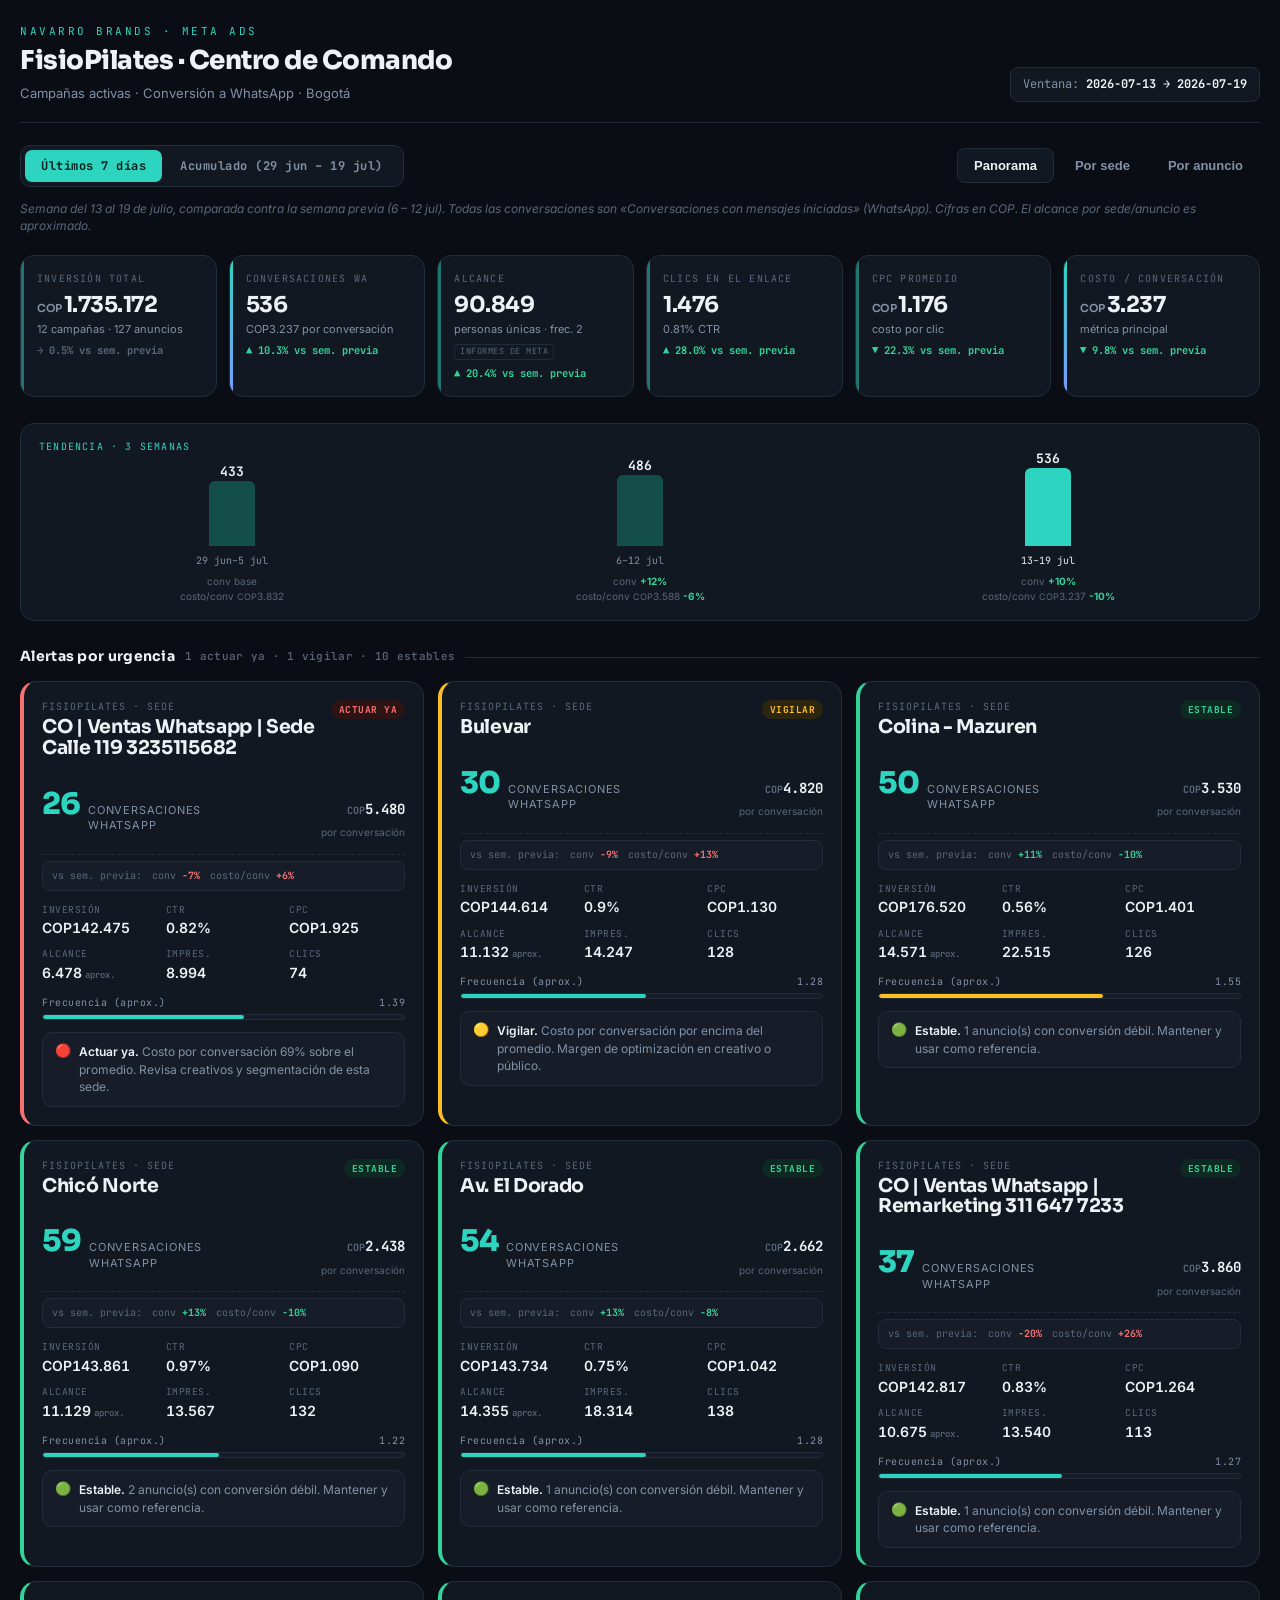
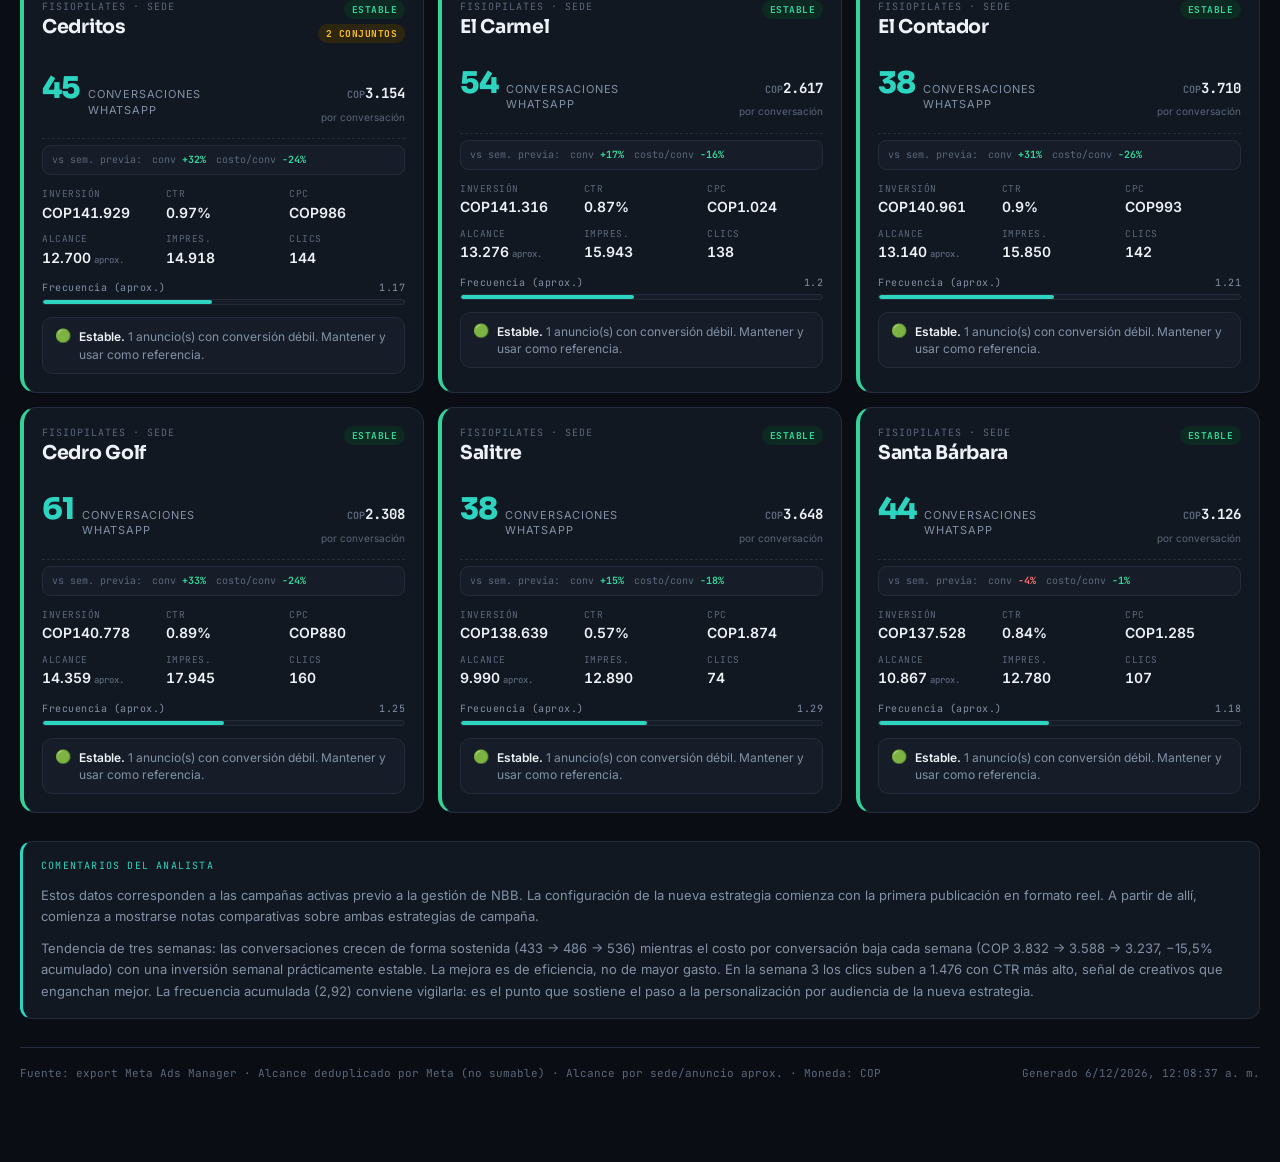
==== commit 6eece46a: "Actualización de semana 3" ====
--- a/index.html
+++ b/index.html
@@ -9,7 +9,7 @@
   :root{
     --bg:#0a0e14; --panel:#121821; --panel2:#161d28; --line:#232c3a;
     --ink:#eef2f7; --muted:#8291a6; --faint:#5a677b;
-    --teal:#2dd4bf;
+    --teal:#2dd4bf; --teal-dim:#134e4a;
     --green:#34d399; --green-bg:#0d2a22;
     --yellow:#fbbf24; --yellow-bg:#2c2510;
     --red:#f87171; --red-bg:#2c1414;
@@ -130,8 +130,8 @@
 
   <div class="toolbar">
     <div class="toggle" id="periodToggle">
-      <button data-p="w2" class="on">Últimos 7 días</button>
-      <button data-p="acc">Acumulado (29 jun – 12 jul)</button>
+      <button data-p="w3" class="on">Últimos 7 días</button>
+      <button data-p="acc">Acumulado (29 jun – 19 jul)</button>
     </div>
     <div class="tabs" id="viewTabs">
       <button data-v="overview" class="on">Panorama</button>
@@ -143,6 +143,11 @@
 
   <div class="kpis" id="kpis"></div>
 
+  <div id="trendStrip" style="background:var(--panel);border:1px solid var(--line);border-radius:14px;padding:16px 18px;margin-bottom:26px">
+    <div style="font-family:var(--mono);font-size:10px;letter-spacing:1.2px;text-transform:uppercase;color:var(--teal);margin-bottom:14px">Tendencia · 3 semanas</div>
+    <div id="trendBars" style="display:grid;grid-template-columns:repeat(3,1fr);gap:22px"></div>
+  </div>
+
   <div id="view-overview">
     <h2 class="sec">Alertas por urgencia <span class="cnt" id="alertCnt"></span></h2>
     <div class="grid" id="cards"></div>
@@ -162,23 +167,23 @@
   <div class="comments">
     <div class="mh">Comentarios del analista</div>
     <p>Estos datos corresponden a las campañas activas previo a la gestión de NBB. La configuración de la nueva estrategia comienza con la primera publicación en formato reel. A partir de allí, comienza a mostrarse notas comparativas sobre ambas estrategias de campaña.</p>
-    <p>Semana 6–12 jul frente a 29 jun–5 jul: las conversaciones suben de 433 a 486 (+12,2%) con un costo por conversación que baja de COP 3.832 a COP 3.588 (−6,4%). La inversión creció 5,1%, por lo que la mejora no proviene solo de mayor gasto sino de mejor eficiencia. Los clics se mantienen planos (1.153 vs 1.169), lo que sugiere que el tráfico llegó mejor cualificado.</p>
+    <p>Tendencia de tres semanas: las conversaciones crecen de forma sostenida (433 → 486 → 536) mientras el costo por conversación baja cada semana (COP 3.832 → 3.588 → 3.237, −15,5% acumulado) con una inversión semanal prácticamente estable. La mejora es de eficiencia, no de mayor gasto. En la semana 3 los clics suben a 1.476 con CTR más alto, señal de creativos que enganchan mejor. La frecuencia acumulada (2,92) conviene vigilarla: es el punto que sostiene el paso a la personalización por audiencia de la nueva estrategia.</p>
   </div>
 
   <footer>
-    <span>Fuente: export Meta Ads Manager · Alcance deduplicado: Informes de Meta (no sumable) · Alcance por sede/anuncio aprox. · Moneda: COP</span>
+    <span>Fuente: export Meta Ads Manager · Alcance deduplicado por Meta (no sumable) · Alcance por sede/anuncio aprox. · Moneda: COP</span>
     <span id="genstamp"></span>
   </footer>
 </div>
 
 <script>
-const P = {"w2": {"label": "Últimos 7 días", "start": "2026-07-06", "end": "2026-07-12", "campaigns": [{"campaign": "CO | Colina - Mazuren | Ventas Whatsapp ‪- 320 8174583", "sede": "Colina - Mazuren", "spend": 176641, "conv": 45, "cpconv": 3925, "imp": 19530, "reach": 13263, "clicks": 115, "cpc": 1536, "ctr": 0.59, "freq": 1.47, "ads": 8, "sets": 1, "below_q": 0, "tot_q": 8, "below_ctr": 0, "below_cvr": 1}, {"campaign": "CO | Salitre | Ventas Whatsapp - 3222415254", "sede": "Salitre", "spend": 146079, "conv": 33, "cpconv": 4427, "imp": 12464, "reach": 9689, "clicks": 72, "cpc": 2029, "ctr": 0.58, "freq": 1.29, "ads": 11, "sets": 1, "below_q": 0, "tot_q": 11, "below_ctr": 0, "below_cvr": 0}, {"campaign": "CO | El Contador | Ventas Whatsapp 3204049016", "sede": "El Contador", "spend": 145974, "conv": 29, "cpconv": 5034, "imp": 9244, "reach": 7949, "clicks": 79, "cpc": 1848, "ctr": 0.85, "freq": 1.16, "ads": 13, "sets": 1, "below_q": 0, "tot_q": 13, "below_ctr": 0, "below_cvr": 1}, {"campaign": "CO | Ventas Whatsapp | Santa Bárbara - 3227685819", "sede": "Santa Bárbara", "spend": 145273, "conv": 46, "cpconv": 3158, "imp": 10957, "reach": 9462, "clicks": 104, "cpc": 1397, "ctr": 0.95, "freq": 1.16, "ads": 9, "sets": 1, "below_q": 0, "tot_q": 9, "below_ctr": 0, "below_cvr": 1}, {"campaign": "CO | Ventas Whatsapp | Sede Calle 119 3235115682", "sede": "CO | Ventas Whatsapp | Sede Calle 119 3235115682", "spend": 144082, "conv": 28, "cpconv": 5146, "imp": 7404, "reach": 5858, "clicks": 59, "cpc": 2442, "ctr": 0.8, "freq": 1.26, "ads": 31, "sets": 3, "below_q": 0, "tot_q": 31, "below_ctr": 0, "below_cvr": 2}, {"campaign": "CO | El Carmel | Ventas Whatsapp - 3204040149", "sede": "El Carmel", "spend": 143807, "conv": 46, "cpconv": 3126, "imp": 11805, "reach": 10457, "clicks": 118, "cpc": 1219, "ctr": 1.0, "freq": 1.13, "ads": 13, "sets": 1, "below_q": 0, "tot_q": 13, "below_ctr": 0, "below_cvr": 1}, {"campaign": "CO | Chicó Norte | Ventas Whatsapp - 3235137959", "sede": "Chicó Norte", "spend": 141228, "conv": 52, "cpconv": 2716, "imp": 9703, "reach": 7221, "clicks": 128, "cpc": 1103, "ctr": 1.32, "freq": 1.34, "ads": 8, "sets": 1, "below_q": 0, "tot_q": 8, "below_ctr": 0, "below_cvr": 0}, {"campaign": "CO | Ventas Whatsapp | Remarketing 311 647 7233", "sede": "CO | Ventas Whatsapp | Remarketing 311 647 7233", "spend": 141105, "conv": 46, "cpconv": 3068, "imp": 10546, "reach": 8860, "clicks": 92, "cpc": 1534, "ctr": 0.87, "freq": 1.19, "ads": 7, "sets": 1, "below_q": 0, "tot_q": 7, "below_ctr": 0, "below_cvr": 3}, {"campaign": "CO | Cedritos | Ventas Whatsapp ‪323 5213734‬ -", "sede": "Cedritos", "spend": 140977, "conv": 34, "cpconv": 4146, "imp": 9667, "reach": 8480, "clicks": 93, "cpc": 1516, "ctr": 0.96, "freq": 1.14, "ads": 24, "sets": 2, "below_q": 0, "tot_q": 24, "below_ctr": 0, "below_cvr": 3}, {"campaign": "CO | Bulevar | Ventas Whatsapp  3108633424", "sede": "Bulevar", "spend": 140425, "conv": 33, "cpconv": 4255, "imp": 10638, "reach": 7665, "clicks": 112, "cpc": 1254, "ctr": 1.05, "freq": 1.39, "ads": 12, "sets": 1, "below_q": 0, "tot_q": 12, "below_ctr": 0, "below_cvr": 2}, {"campaign": "CO | Cedro Golf | Ventas Whatsapp 3204133677", "sede": "Cedro Golf", "spend": 139751, "conv": 46, "cpconv": 3038, "imp": 16044, "reach": 13368, "clicks": 97, "cpc": 1441, "ctr": 0.6, "freq": 1.2, "ads": 12, "sets": 1, "below_q": 0, "tot_q": 12, "below_ctr": 0, "below_cvr": 1}, {"campaign": "CO | Av. El Dorado | Ventas Whatsapp - 3114455348", "sede": "Av. El Dorado", "spend": 138657, "conv": 48, "cpconv": 2889, "imp": 18218, "reach": 14239, "clicks": 84, "cpc": 1651, "ctr": 0.46, "freq": 1.28, "ads": 6, "sets": 1, "below_q": 0, "tot_q": 6, "below_ctr": 0, "below_cvr": 0}], "totals": {"spend": 1743999, "conv": 486, "imp": 146220, "clicks": 1153, "campaigns": 12, "ads": 154, "cpconv": 3588, "cpc": 1513, "ctr": 0.79, "reach_sum": 116511, "reach": 75473, "freq": 1.94}, "ads": [{"ad": "ABR 26 Anuncio | Video Señal", "campaigns": 11, "parts": [{"campaign": "CO | Ventas Whatsapp | Santa Bárbara - 3227685819", "sede": "Santa Bárbara", "spend": 142942, "conv": 46, "cpconv": 3107, "clicks": 103}, {"campaign": "CO | El Carmel | Ventas Whatsapp - 3204040149", "sede": "El Carmel", "spend": 129053, "conv": 44, "cpconv": 2933, "clicks": 108}, {"campaign": "CO | Cedritos | Ventas Whatsapp ‪323 5213734‬ -", "sede": "Cedritos", "spend": 68417, "conv": 19, "cpconv": 3601, "clicks": 41}, {"campaign": "CO | Ventas Whatsapp | Remarketing 311 647 7233", "sede": "CO | Ventas Whatsapp | Remarketing 311 647 7233", "spend": 66603, "conv": 17, "cpconv": 3918, "clicks": 38}, {"campaign": "CO | Bulevar | Ventas Whatsapp  3108633424", "sede": "Bulevar", "spend": 34940, "conv": 8, "cpconv": 4368, "clicks": 16}, {"campaign": "CO | Ventas Whatsapp | Sede Calle 119 3235115682", "sede": "CO | Ventas Whatsapp | Sede Calle 119 3235115682", "spend": 9940, "conv": 1, "cpconv": 9940, "clicks": 4}, {"campaign": "CO | Cedro Golf | Ventas Whatsapp 3204133677", "sede": "Cedro Golf", "spend": 6625, "conv": 0, "cpconv": 0, "clicks": 0}, {"campaign": "CO | Colina - Mazuren | Ventas Whatsapp ‪- 320 8174583", "sede": "Colina - Mazuren", "spend": 3707, "conv": 1, "cpconv": 3707, "clicks": 1}, {"campaign": "CO | El Contador | Ventas Whatsapp 3204049016", "sede": "El Contador", "spend": 1655, "conv": 1, "cpconv": 1655, "clicks": 1}, {"campaign": "CO | Salitre | Ventas Whatsapp - 3222415254", "sede": "Salitre", "spend": 251, "conv": 0, "cpconv": 0, "clicks": 0}, {"campaign": "CO | Av. El Dorado | Ventas Whatsapp - 3114455348", "sede": "Av. El Dorado", "spend": 191, "conv": 0, "cpconv": 0, "clicks": 0}], "spend": 464324, "conv": 137, "cpconv": 3389, "imp": 33626, "reach": 29754, "clicks": 312, "ctr": 0.93, "cpc": 1488}, {"ad": "MAR 26 Anuncio | Video Esto es Fisiopilates", "campaigns": 12, "parts": [{"campaign": "CO | Chicó Norte | Ventas Whatsapp - 3235137959", "sede": "Chicó Norte", "spend": 127007, "conv": 48, "cpconv": 2646, "clicks": 110}, {"campaign": "CO | Ventas Whatsapp | Remarketing 311 647 7233", "sede": "CO | Ventas Whatsapp | Remarketing 311 647 7233", "spend": 35171, "conv": 15, "cpconv": 2345, "clicks": 26}, {"campaign": "CO | Ventas Whatsapp | Sede Calle 119 3235115682", "sede": "CO | Ventas Whatsapp | Sede Calle 119 3235115682", "spend": 19299, "conv": 1, "cpconv": 19299, "clicks": 3}, {"campaign": "CO | El Contador | Ventas Whatsapp 3204049016", "sede": "El Contador", "spend": 1516, "conv": 0, "cpconv": 0, "clicks": 4}, {"campaign": "CO | Bulevar | Ventas Whatsapp  3108633424", "sede": "Bulevar", "spend": 1433, "conv": 0, "cpconv": 0, "clicks": 1}, {"campaign": "CO | Cedritos | Ventas Whatsapp ‪323 5213734‬ -", "sede": "Cedritos", "spend": 1280, "conv": 0, "cpconv": 0, "clicks": 0}, {"campaign": "CO | El Carmel | Ventas Whatsapp - 3204040149", "sede": "El Carmel", "spend": 895, "conv": 0, "cpconv": 0, "clicks": 0}, {"campaign": "CO | Cedro Golf | Ventas Whatsapp 3204133677", "sede": "Cedro Golf", "spend": 574, "conv": 0, "cpconv": 0, "clicks": 0}, {"campaign": "CO | Ventas Whatsapp | Santa Bárbara - 3227685819", "sede": "Santa Bárbara", "spend": 528, "conv": 0, "cpconv": 0, "clicks": 1}, {"campaign": "CO | Colina - Mazuren | Ventas Whatsapp ‪- 320 8174583", "sede": "Colina - Mazuren", "spend": 220, "conv": 0, "cpconv": 0, "clicks": 0}, {"campaign": "CO | Salitre | Ventas Whatsapp - 3222415254", "sede": "Salitre", "spend": 176, "conv": 0, "cpconv": 0, "clicks": 0}, {"campaign": "CO | Av. El Dorado | Ventas Whatsapp - 3114455348", "sede": "Av. El Dorado", "spend": 20, "conv": 0, "cpconv": 0, "clicks": 0}], "spend": 188119, "conv": 64, "cpconv": 2939, "imp": 12971, "reach": 9873, "clicks": 145, "ctr": 1.12, "cpc": 1297}, {"ad": "Video Pos inauguración", "campaigns": 1, "parts": [{"campaign": "CO | Av. El Dorado | Ventas Whatsapp - 3114455348", "sede": "Av. El Dorado", "spend": 138114, "conv": 48, "cpconv": 2877, "clicks": 84}], "spend": 138114, "conv": 48, "cpconv": 2877, "imp": 18140, "reach": 14164, "clicks": 84, "ctr": 0.46, "cpc": 1644}, {"ad": "Anuncio 8 | Video Promociones 2", "campaigns": 2, "parts": [{"campaign": "CO | Cedro Golf | Ventas Whatsapp 3204133677", "sede": "Cedro Golf", "spend": 129464, "conv": 46, "cpconv": 2814, "clicks": 95}, {"campaign": "CO | Cedritos | Ventas Whatsapp ‪323 5213734‬ -", "sede": "Cedritos", "spend": 42, "conv": 0, "cpconv": 0, "clicks": 0}], "spend": 129506, "conv": 46, "cpconv": 2815, "imp": 15340, "reach": 12699, "clicks": 95, "ctr": 0.62, "cpc": 1363}, {"ad": "Video 1 nueva sede", "campaigns": 1, "parts": [{"campaign": "CO | Colina - Mazuren | Ventas Whatsapp ‪- 320 8174583", "sede": "Colina - Mazuren", "spend": 140416, "conv": 41, "cpconv": 3425, "clicks": 94}], "spend": 140416, "conv": 41, "cpconv": 3425, "imp": 15331, "reach": 9901, "clicks": 94, "ctr": 0.61, "cpc": 1494}, {"ad": "Video | promocional nueva sede salitre", "campaigns": 1, "parts": [{"campaign": "CO | Salitre | Ventas Whatsapp - 3222415254", "sede": "Salitre", "spend": 144765, "conv": 33, "cpconv": 4387, "clicks": 72}], "spend": 144765, "conv": 33, "cpconv": 4387, "imp": 12376, "reach": 9604, "clicks": 72, "ctr": 0.58, "cpc": 2011}, {"ad": "Enero - Video General Contador", "campaigns": 1, "parts": [{"campaign": "CO | El Contador | Ventas Whatsapp 3204049016", "sede": "El Contador", "spend": 132205, "conv": 28, "cpconv": 4722, "clicks": 71}], "spend": 132205, "conv": 28, "cpconv": 4722, "imp": 8528, "reach": 7273, "clicks": 71, "ctr": 0.83, "cpc": 1862}, {"ad": "Imagen Bulevar", "campaigns": 1, "parts": [{"campaign": "CO | Bulevar | Ventas Whatsapp  3108633424", "sede": "Bulevar", "spend": 79707, "conv": 24, "cpconv": 3321, "clicks": 88}], "spend": 79707, "conv": 24, "cpconv": 3321, "imp": 6990, "reach": 4551, "clicks": 88, "ctr": 1.26, "cpc": 906}, {"ad": "Enero -Video  General Calle 119", "campaigns": 1, "parts": [{"campaign": "CO | Ventas Whatsapp | Sede Calle 119 3235115682", "sede": "CO | Ventas Whatsapp | Sede Calle 119 3235115682", "spend": 77831, "conv": 20, "cpconv": 3892, "clicks": 33}], "spend": 77831, "conv": 20, "cpconv": 3892, "imp": 3617, "reach": 2674, "clicks": 33, "ctr": 0.91, "cpc": 2359}, {"ad": "Anuncio 7 | Video Cómo llegar Cedritos", "campaigns": 1, "parts": [{"campaign": "CO | Cedritos | Ventas Whatsapp ‪323 5213734‬ -", "sede": "Cedritos", "spend": 44792, "conv": 11, "cpconv": 4072, "clicks": 34}], "spend": 44792, "conv": 11, "cpconv": 4072, "imp": 3501, "reach": 2833, "clicks": 34, "ctr": 0.97, "cpc": 1317}, {"ad": "Anuncio 7 | Video Promociones Agosto", "campaigns": 1, "parts": [{"campaign": "CO | Ventas Whatsapp | Remarketing 311 647 7233", "sede": "CO | Ventas Whatsapp | Remarketing 311 647 7233", "spend": 34782, "conv": 11, "cpconv": 3162, "clicks": 22}], "spend": 34782, "conv": 11, "cpconv": 3162, "imp": 2811, "reach": 2170, "clicks": 22, "ctr": 0.78, "cpc": 1581}, {"ad": "Anuncio 6 | Video Promociones 2", "campaigns": 3, "parts": [{"campaign": "CO | Ventas Whatsapp | Sede Calle 119 3235115682", "sede": "CO | Ventas Whatsapp | Sede Calle 119 3235115682", "spend": 30304, "conv": 5, "cpconv": 6061, "clicks": 18}, {"campaign": "CO | El Carmel | Ventas Whatsapp - 3204040149", "sede": "El Carmel", "spend": 2533, "conv": 0, "cpconv": 0, "clicks": 2}, {"campaign": "CO | Ventas Whatsapp | Santa Bárbara - 3227685819", "sede": "Santa Bárbara", "spend": 1045, "conv": 0, "cpconv": 0, "clicks": 0}], "spend": 33882, "conv": 5, "cpconv": 6776, "imp": 2487, "reach": 2052, "clicks": 20, "ctr": 0.8, "cpc": 1694}, {"ad": "ABR 26 Anuncio | Video Señal - Copia", "campaigns": 1, "parts": [{"campaign": "CO | Chicó Norte | Ventas Whatsapp - 3235137959", "sede": "Chicó Norte", "spend": 13227, "conv": 4, "cpconv": 3307, "clicks": 16}], "spend": 13227, "conv": 4, "cpconv": 3307, "imp": 1324, "reach": 1253, "clicks": 16, "ctr": 1.21, "cpc": 827}, {"ad": "Imagen 2 nueva sede", "campaigns": 1, "parts": [{"campaign": "CO | Colina - Mazuren | Ventas Whatsapp ‪- 320 8174583", "sede": "Colina - Mazuren", "spend": 23288, "conv": 2, "cpconv": 11644, "clicks": 15}], "spend": 23288, "conv": 2, "cpconv": 11644, "imp": 2846, "reach": 2240, "clicks": 15, "ctr": 0.53, "cpc": 1553}, {"ad": "Enero -Video General Cedritos", "campaigns": 1, "parts": [{"campaign": "CO | Cedritos | Ventas Whatsapp ‪323 5213734‬ -", "sede": "Cedritos", "spend": 16875, "conv": 2, "cpconv": 8438, "clicks": 8}], "spend": 16875, "conv": 2, "cpconv": 8438, "imp": 1086, "reach": 995, "clicks": 8, "ctr": 0.74, "cpc": 2109}, {"ad": "Enero - Video General Carmel", "campaigns": 1, "parts": [{"campaign": "CO | El Carmel | Ventas Whatsapp - 3204040149", "sede": "El Carmel", "spend": 7621, "conv": 2, "cpconv": 3810, "clicks": 6}], "spend": 7621, "conv": 2, "cpconv": 3810, "imp": 459, "reach": 440, "clicks": 6, "ctr": 1.31, "cpc": 1270}, {"ad": "MAR 26 Anuncio | Video Fisio es para todos - Copia", "campaigns": 3, "parts": [{"campaign": "CO | Ventas Whatsapp | Remarketing 311 647 7233", "sede": "CO | Ventas Whatsapp | Remarketing 311 647 7233", "spend": 811, "conv": 2, "cpconv": 406, "clicks": 2}, {"campaign": "CO | Ventas Whatsapp | Sede Calle 119 3235115682", "sede": "CO | Ventas Whatsapp | Sede Calle 119 3235115682", "spend": 148, "conv": 0, "cpconv": 0, "clicks": 0}, {"campaign": "CO | Cedritos | Ventas Whatsapp ‪323 5213734‬ -", "sede": "Cedritos", "spend": 47, "conv": 0, "cpconv": 0, "clicks": 0}], "spend": 1006, "conv": 2, "cpconv": 503, "imp": 99, "reach": 90, "clicks": 2, "ctr": 2.02, "cpc": 503}, {"ad": "Imagen 1 nueva sede", "campaigns": 1, "parts": [{"campaign": "CO | Colina - Mazuren | Ventas Whatsapp ‪- 320 8174583", "sede": "Colina - Mazuren", "spend": 5536, "conv": 1, "cpconv": 5536, "clicks": 5}], "spend": 5536, "conv": 1, "cpconv": 5536, "imp": 723, "reach": 564, "clicks": 5, "ctr": 0.69, "cpc": 1107}, {"ad": "FEB 26  Imagen beneficios mes", "campaigns": 2, "parts": [{"campaign": "CO | Ventas Whatsapp | Remarketing 311 647 7233", "sede": "CO | Ventas Whatsapp | Remarketing 311 647 7233", "spend": 2923, "conv": 1, "cpconv": 2923, "clicks": 4}, {"campaign": "CO | Bulevar | Ventas Whatsapp  3108633424", "sede": "Bulevar", "spend": 141, "conv": 0, "cpconv": 0, "clicks": 0}], "spend": 3064, "conv": 1, "cpconv": 3064, "imp": 182, "reach": 165, "clicks": 4, "ctr": 2.2, "cpc": 766}, {"ad": "MAR 26 Anuncio | Video Fisio es para todos", "campaigns": 7, "parts": [{"campaign": "CO | Bulevar | Ventas Whatsapp  3108633424", "sede": "Bulevar", "spend": 2299, "conv": 0, "cpconv": 0, "clicks": 1}, {"campaign": "CO | Cedritos | Ventas Whatsapp ‪323 5213734‬ -", "sede": "Cedritos", "spend": 1326, "conv": 1, "cpconv": 1326, "clicks": 3}, {"campaign": "CO | Ventas Whatsapp | Sede Calle 119 3235115682", "sede": "CO | Ventas Whatsapp | Sede Calle 119 3235115682", "spend": 1038, "conv": 0, "cpconv": 0, "clicks": 0}, {"campaign": "CO | Chicó Norte | Ventas Whatsapp - 3235137959", "sede": "Chicó Norte", "spend": 196, "conv": 0, "cpconv": 0, "clicks": 0}, {"campaign": "CO | El Carmel | Ventas Whatsapp - 3204040149", "sede": "El Carmel", "spend": 150, "conv": 0, "cpconv": 0, "clicks": 0}, {"campaign": "CO | El Contador | Ventas Whatsapp 3204049016", "sede": "El Contador", "spend": 140, "conv": 0, "cpconv": 0, "clicks": 0}, {"campaign": "CO | Ventas Whatsapp | Santa Bárbara - 3227685819", "sede": "Santa Bárbara", "spend": 133, "conv": 0, "cpconv": 0, "clicks": 0}], "spend": 5282, "conv": 1, "cpconv": 5282, "imp": 361, "reach": 320, "clicks": 4, "ctr": 1.11, "cpc": 1320}, {"ad": "OCT Anuncio 8 | Imagen", "campaigns": 7, "parts": [{"campaign": "CO | Cedritos | Ventas Whatsapp ‪323 5213734‬ -", "sede": "Cedritos", "spend": 1122, "conv": 1, "cpconv": 1122, "clicks": 1}, {"campaign": "CO | Bulevar | Ventas Whatsapp  3108633424", "sede": "Bulevar", "spend": 1056, "conv": 0, "cpconv": 0, "clicks": 0}, {"campaign": "CO | El Carmel | Ventas Whatsapp - 3204040149", "sede": "El Carmel", "spend": 507, "conv": 0, "cpconv": 0, "clicks": 1}, {"campaign": "CO | El Contador | Ventas Whatsapp 3204049016", "sede": "El Contador", "spend": 443, "conv": 0, "cpconv": 0, "clicks": 1}, {"campaign": "CO | Ventas Whatsapp | Sede Calle 119 3235115682", "sede": "CO | Ventas Whatsapp | Sede Calle 119 3235115682", "spend": 234, "conv": 0, "cpconv": 0, "clicks": 0}, {"campaign": "CO | Chicó Norte | Ventas Whatsapp - 3235137959", "sede": "Chicó Norte", "spend": 166, "conv": 0, "cpconv": 0, "clicks": 0}, {"campaign": "CO | Cedro Golf | Ventas Whatsapp 3204133677", "sede": "Cedro Golf", "spend": 157, "conv": 0, "cpconv": 0, "clicks": 0}], "spend": 3685, "conv": 1, "cpconv": 3685, "imp": 227, "reach": 210, "clicks": 3, "ctr": 1.32, "cpc": 1228}, {"ad": "ABR 26 Anuncio | Video DOLOR", "campaigns": 10, "parts": [{"campaign": "CO | Cedritos | Ventas Whatsapp ‪323 5213734‬ -", "sede": "Cedritos", "spend": 1136, "conv": 0, "cpconv": 0, "clicks": 1}, {"campaign": "CO | Bulevar | Ventas Whatsapp  3108633424", "sede": "Bulevar", "spend": 863, "conv": 0, "cpconv": 0, "clicks": 0}, {"campaign": "CO | Ventas Whatsapp | Sede Calle 119 3235115682", "sede": "CO | Ventas Whatsapp | Sede Calle 119 3235115682", "spend": 727, "conv": 1, "cpconv": 727, "clicks": 1}, {"campaign": "CO | Chicó Norte | Ventas Whatsapp - 3235137959", "sede": "Chicó Norte", "spend": 157, "conv": 0, "cpconv": 0, "clicks": 1}, {"campaign": "CO | Ventas Whatsapp | Remarketing 311 647 7233", "sede": "CO | Ventas Whatsapp | Remarketing 311 647 7233", "spend": 113, "conv": 0, "cpconv": 0, "clicks": 0}, {"campaign": "CO | El Contador | Ventas Whatsapp 3204049016", "sede": "El Contador", "spend": 66, "conv": 0, "cpconv": 0, "clicks": 0}, {"campaign": "CO | Colina - Mazuren | Ventas Whatsapp ‪- 320 8174583", "sede": "Colina - Mazuren", "spend": 53, "conv": 0, "cpconv": 0, "clicks": 0}, {"campaign": "CO | Salitre | Ventas Whatsapp - 3222415254", "sede": "Salitre", "spend": 42, "conv": 0, "cpconv": 0, "clicks": 0}, {"campaign": "CO | Av. El Dorado | Ventas Whatsapp - 3114455348", "sede": "Av. El Dorado", "spend": 35, "conv": 0, "cpconv": 0, "clicks": 0}, {"campaign": "CO | Ventas Whatsapp | Santa Bárbara - 3227685819", "sede": "Santa Bárbara", "spend": 8, "conv": 0, "cpconv": 0, "clicks": 0}], "spend": 3200, "conv": 1, "cpconv": 3200, "imp": 172, "reach": 152, "clicks": 3, "ctr": 1.74, "cpc": 1067}, {"ad": "FEB 26  Video beneficios mes", "campaigns": 2, "parts": [{"campaign": "CO | Ventas Whatsapp | Remarketing 311 647 7233", "sede": "CO | Ventas Whatsapp | Remarketing 311 647 7233", "spend": 702, "conv": 0, "cpconv": 0, "clicks": 0}, {"campaign": "CO | Bulevar | Ventas Whatsapp  3108633424", "sede": "Bulevar", "spend": 283, "conv": 1, "cpconv": 283, "clicks": 1}], "spend": 985, "conv": 1, "cpconv": 985, "imp": 81, "reach": 72, "clicks": 1, "ctr": 1.23, "cpc": 985}, {"ad": "Imagen 2 Bulevar", "campaigns": 1, "parts": [{"campaign": "CO | Bulevar | Ventas Whatsapp  3108633424", "sede": "Bulevar", "spend": 13577, "conv": 0, "cpconv": 0, "clicks": 3}], "spend": 13577, "conv": 0, "cpconv": 0, "imp": 863, "reach": 560, "clicks": 3, "ctr": 0.35, "cpc": 4526}, {"ad": "Anuncio 1 | Video Promociones", "campaigns": 4, "parts": [{"campaign": "CO | El Contador | Ventas Whatsapp 3204049016", "sede": "El Contador", "spend": 4230, "conv": 0, "cpconv": 0, "clicks": 0}, {"campaign": "CO | El Carmel | Ventas Whatsapp - 3204040149", "sede": "El Carmel", "spend": 2145, "conv": 0, "cpconv": 0, "clicks": 1}, {"campaign": "CO | Cedritos | Ventas Whatsapp ‪323 5213734‬ -", "sede": "Cedritos", "spend": 598, "conv": 0, "cpconv": 0, "clicks": 0}, {"campaign": "CO | Cedro Golf | Ventas Whatsapp 3204133677", "sede": "Cedro Golf", "spend": 156, "conv": 0, "cpconv": 0, "clicks": 0}], "spend": 7129, "conv": 0, "cpconv": 0, "imp": 317, "reach": 289, "clicks": 1, "ctr": 0.32, "cpc": 7129}, {"ad": "Video 2 nueva sede", "campaigns": 1, "parts": [{"campaign": "CO | Colina - Mazuren | Ventas Whatsapp ‪- 320 8174583", "sede": "Colina - Mazuren", "spend": 2826, "conv": 0, "cpconv": 0, "clicks": 0}], "spend": 2826, "conv": 0, "cpconv": 0, "imp": 273, "reach": 230, "clicks": 0, "ctr": 0.0, "cpc": 0}, {"ad": "Video lanzamient4 - ¿como llegar a bulevar?", "campaigns": 1, "parts": [{"campaign": "CO | Bulevar | Ventas Whatsapp  3108633424", "sede": "Bulevar", "spend": 2674, "conv": 0, "cpconv": 0, "clicks": 0}], "spend": 2674, "conv": 0, "cpconv": 0, "imp": 167, "reach": 152, "clicks": 0, "ctr": 0.0, "cpc": 0}, {"ad": "Anuncio 8 | Video Promociones agosto", "campaigns": 3, "parts": [{"campaign": "CO | El Contador | Ventas Whatsapp 3204049016", "sede": "El Contador", "spend": 2381, "conv": 0, "cpconv": 0, "clicks": 0}, {"campaign": "CO | Cedritos | Ventas Whatsapp ‪323 5213734‬ -", "sede": "Cedritos", "spend": 60, "conv": 0, "cpconv": 0, "clicks": 0}, {"campaign": "CO | Cedro Golf | Ventas Whatsapp 3204133677", "sede": "Cedro Golf", "spend": 48, "conv": 0, "cpconv": 0, "clicks": 1}], "spend": 2489, "conv": 0, "cpconv": 0, "imp": 128, "reach": 121, "clicks": 1, "ctr": 0.78, "cpc": 2489}, {"ad": "Enero - Video General Bulevar", "campaigns": 1, "parts": [{"campaign": "CO | Bulevar | Ventas Whatsapp  3108633424", "sede": "Bulevar", "spend": 2193, "conv": 0, "cpconv": 0, "clicks": 2}], "spend": 2193, "conv": 0, "cpconv": 0, "imp": 103, "reach": 98, "clicks": 2, "ctr": 1.94, "cpc": 1096}, {"ad": "Anuncio 2 | Imagen Promos", "campaigns": 3, "parts": [{"campaign": "CO | Cedritos | Ventas Whatsapp ‪323 5213734‬ -", "sede": "Cedritos", "spend": 2048, "conv": 0, "cpconv": 0, "clicks": 3}, {"campaign": "CO | Cedro Golf | Ventas Whatsapp 3204133677", "sede": "Cedro Golf", "spend": 912, "conv": 0, "cpconv": 0, "clicks": 0}, {"campaign": "CO | El Contador | Ventas Whatsapp 3204049016", "sede": "El Contador", "spend": 493, "conv": 0, "cpconv": 0, "clicks": 1}], "spend": 3453, "conv": 0, "cpconv": 0, "imp": 179, "reach": 171, "clicks": 4, "ctr": 2.23, "cpc": 863}, {"ad": "FEB 26 -Video General Cedritos", "campaigns": 1, "parts": [{"campaign": "CO | Cedritos | Ventas Whatsapp ‪323 5213734‬ -", "sede": "Cedritos", "spend": 1615, "conv": 0, "cpconv": 0, "clicks": 0}], "spend": 1615, "conv": 0, "cpconv": 0, "imp": 78, "reach": 73, "clicks": 0, "ctr": 0.0, "cpc": 0}, {"ad": "FEB 26 -Video General Contador", "campaigns": 1, "parts": [{"campaign": "CO | El Contador | Ventas Whatsapp 3204049016", "sede": "El Contador", "spend": 1434, "conv": 0, "cpconv": 0, "clicks": 0}], "spend": 1434, "conv": 0, "cpconv": 0, "imp": 85, "reach": 80, "clicks": 0, "ctr": 0.0, "cpc": 0}, {"ad": "Video promociones general", "campaigns": 1, "parts": [{"campaign": "CO | Bulevar | Ventas Whatsapp  3108633424", "sede": "Bulevar", "spend": 1259, "conv": 0, "cpconv": 0, "clicks": 0}], "spend": 1259, "conv": 0, "cpconv": 0, "imp": 78, "reach": 67, "clicks": 0, "ctr": 0.0, "cpc": 0}, {"ad": "Anuncio 3 | Carrusel Promos", "campaigns": 6, "parts": [{"campaign": "CO | Ventas Whatsapp | Sede Calle 119 3235115682", "sede": "CO | Ventas Whatsapp | Sede Calle 119 3235115682", "spend": 1218, "conv": 0, "cpconv": 0, "clicks": 0}, {"campaign": "CO | Cedritos | Ventas Whatsapp ‪323 5213734‬ -", "sede": "Cedritos", "spend": 882, "conv": 0, "cpconv": 0, "clicks": 2}, {"campaign": "CO | El Contador | Ventas Whatsapp 3204049016", "sede": "El Contador", "spend": 765, "conv": 0, "cpconv": 0, "clicks": 1}, {"campaign": "CO | Cedro Golf | Ventas Whatsapp 3204133677", "sede": "Cedro Golf", "spend": 536, "conv": 0, "cpconv": 0, "clicks": 0}, {"campaign": "CO | Ventas Whatsapp | Santa Bárbara - 3227685819", "sede": "Santa Bárbara", "spend": 390, "conv": 0, "cpconv": 0, "clicks": 0}, {"campaign": "CO | Chicó Norte | Ventas Whatsapp - 3235137959", "sede": "Chicó Norte", "spend": 224, "conv": 0, "cpconv": 0, "clicks": 0}], "spend": 4015, "conv": 0, "cpconv": 0, "imp": 156, "reach": 138, "clicks": 3, "ctr": 1.92, "cpc": 1338}, {"ad": "FEB 26 -Video General Calle 119", "campaigns": 1, "parts": [{"campaign": "CO | Ventas Whatsapp | Sede Calle 119 3235115682", "sede": "CO | Ventas Whatsapp | Sede Calle 119 3235115682", "spend": 1254, "conv": 0, "cpconv": 0, "clicks": 0}], "spend": 1254, "conv": 0, "cpconv": 0, "imp": 75, "reach": 72, "clicks": 0, "ctr": 0.0, "cpc": 0}, {"ad": "Anuncio 7 | Video Promociones", "campaigns": 2, "parts": [{"campaign": "CO | Ventas Whatsapp | Sede Calle 119 3235115682", "sede": "CO | Ventas Whatsapp | Sede Calle 119 3235115682", "spend": 935, "conv": 0, "cpconv": 0, "clicks": 0}, {"campaign": "CO | Ventas Whatsapp | Santa Bárbara - 3227685819", "sede": "Santa Bárbara", "spend": 209, "conv": 0, "cpconv": 0, "clicks": 0}], "spend": 1144, "conv": 0, "cpconv": 0, "imp": 56, "reach": 52, "clicks": 0, "ctr": 0.0, "cpc": 0}, {"ad": "Video Promociones general", "campaigns": 3, "parts": [{"campaign": "CO | Ventas Whatsapp | Sede Calle 119 3235115682", "sede": "CO | Ventas Whatsapp | Sede Calle 119 3235115682", "spend": 918, "conv": 0, "cpconv": 0, "clicks": 0}, {"campaign": "CO | Chicó Norte | Ventas Whatsapp - 3235137959", "sede": "Chicó Norte", "spend": 45, "conv": 0, "cpconv": 0, "clicks": 0}, {"campaign": "CO | Ventas Whatsapp | Santa Bárbara - 3227685819", "sede": "Santa Bárbara", "spend": 6, "conv": 0, "cpconv": 0, "clicks": 0}], "spend": 969, "conv": 0, "cpconv": 0, "imp": 26, "reach": 24, "clicks": 0, "ctr": 0.0, "cpc": 0}, {"ad": "Anuncio  | video como llegar sede cedro golf", "campaigns": 1, "parts": [{"campaign": "CO | Cedro Golf | Ventas Whatsapp 3204133677", "sede": "Cedro Golf", "spend": 615, "conv": 0, "cpconv": 0, "clicks": 1}], "spend": 615, "conv": 0, "cpconv": 0, "imp": 14, "reach": 12, "clicks": 1, "ctr": 7.14, "cpc": 615}, {"ad": "MAR 26 Anuncio |Video General Mazuren", "campaigns": 2, "parts": [{"campaign": "CO | Colina - Mazuren | Ventas Whatsapp ‪- 320 8174583", "sede": "Colina - Mazuren", "spend": 595, "conv": 0, "cpconv": 0, "clicks": 0}, {"campaign": "CO | Av. El Dorado | Ventas Whatsapp - 3114455348", "sede": "Av. El Dorado", "spend": 208, "conv": 0, "cpconv": 0, "clicks": 0}], "spend": 803, "conv": 0, "cpconv": 0, "imp": 72, "reach": 69, "clicks": 0, "ctr": 0.0, "cpc": 0}, {"ad": "FEB 26 -Carrusel General Cedritos", "campaigns": 1, "parts": [{"campaign": "CO | Cedritos | Ventas Whatsapp ‪323 5213734‬ -", "sede": "Cedritos", "spend": 452, "conv": 0, "cpconv": 0, "clicks": 0}], "spend": 452, "conv": 0, "cpconv": 0, "imp": 17, "reach": 17, "clicks": 0, "ctr": 0.0, "cpc": 0}, {"ad": "Anuncio 6 | Video Cómo llegar Contador", "campaigns": 1, "parts": [{"campaign": "CO | El Contador | Ventas Whatsapp 3204049016", "sede": "El Contador", "spend": 400, "conv": 0, "cpconv": 0, "clicks": 0}], "spend": 400, "conv": 0, "cpconv": 0, "imp": 20, "reach": 17, "clicks": 0, "ctr": 0.0, "cpc": 0}, {"ad": "Anuncio 2 | Carrusel Promos", "campaigns": 1, "parts": [{"campaign": "CO | El Carmel | Ventas Whatsapp - 3204040149", "sede": "El Carmel", "spend": 352, "conv": 0, "cpconv": 0, "clicks": 0}], "spend": 352, "conv": 0, "cpconv": 0, "imp": 20, "reach": 15, "clicks": 0, "ctr": 0.0, "cpc": 0}, {"ad": "| Video Promociones general", "campaigns": 2, "parts": [{"campaign": "CO | Cedro Golf | Ventas Whatsapp 3204133677", "sede": "Cedro Golf", "spend": 312, "conv": 0, "cpconv": 0, "clicks": 0}, {"campaign": "CO | Cedritos | Ventas Whatsapp ‪323 5213734‬ -", "sede": "Cedritos", "spend": 285, "conv": 0, "cpconv": 0, "clicks": 0}], "spend": 597, "conv": 0, "cpconv": 0, "imp": 34, "reach": 32, "clicks": 0, "ctr": 0.0, "cpc": 0}, {"ad": "FEB 26 -Video General Carmel", "campaigns": 1, "parts": [{"campaign": "CO | El Carmel | Ventas Whatsapp - 3204040149", "sede": "El Carmel", "spend": 259, "conv": 0, "cpconv": 0, "clicks": 0}], "spend": 259, "conv": 0, "cpconv": 0, "imp": 19, "reach": 16, "clicks": 0, "ctr": 0.0, "cpc": 0}, {"ad": "FEB 26 -Carrusel General contador", "campaigns": 1, "parts": [{"campaign": "CO | El Contador | Ventas Whatsapp 3204049016", "sede": "El Contador", "spend": 246, "conv": 0, "cpconv": 0, "clicks": 0}], "spend": 246, "conv": 0, "cpconv": 0, "imp": 11, "reach": 11, "clicks": 0, "ctr": 0.0, "cpc": 0}, {"ad": "MAR 26 Anuncio | Video Dolor", "campaigns": 2, "parts": [{"campaign": "CO | Cedro Golf | Ventas Whatsapp 3204133677", "sede": "Cedro Golf", "spend": 233, "conv": 0, "cpconv": 0, "clicks": 0}, {"campaign": "CO | El Carmel | Ventas Whatsapp - 3204040149", "sede": "El Carmel", "spend": 18, "conv": 0, "cpconv": 0, "clicks": 0}], "spend": 251, "conv": 0, "cpconv": 0, "imp": 10, "reach": 10, "clicks": 0, "ctr": 0.0, "cpc": 0}, {"ad": "FEB 26 -Carrusel General Calle 119", "campaigns": 1, "parts": [{"campaign": "CO | Ventas Whatsapp | Sede Calle 119 3235115682", "sede": "CO | Ventas Whatsapp | Sede Calle 119 3235115682", "spend": 236, "conv": 0, "cpconv": 0, "clicks": 0}], "spend": 236, "conv": 0, "cpconv": 0, "imp": 21, "reach": 21, "clicks": 0, "ctr": 0.0, "cpc": 0}, {"ad": "FEB 26 -Carrusel General Chico", "campaigns": 1, "parts": [{"campaign": "CO | Chicó Norte | Ventas Whatsapp - 3235137959", "sede": "Chicó Norte", "spend": 206, "conv": 0, "cpconv": 0, "clicks": 1}], "spend": 206, "conv": 0, "cpconv": 0, "imp": 27, "reach": 26, "clicks": 1, "ctr": 3.7, "cpc": 206}, {"ad": "Video | Sede aesthetic", "campaigns": 1, "parts": [{"campaign": "CO | Salitre | Ventas Whatsapp - 3222415254", "sede": "Salitre", "spend": 197, "conv": 0, "cpconv": 0, "clicks": 0}], "spend": 197, "conv": 0, "cpconv": 0, "imp": 14, "reach": 13, "clicks": 0, "ctr": 0.0, "cpc": 0}, {"ad": "Video | cómo llegar Salitre", "campaigns": 1, "parts": [{"campaign": "CO | Salitre | Ventas Whatsapp - 3222415254", "sede": "Salitre", "spend": 177, "conv": 0, "cpconv": 0, "clicks": 0}], "spend": 177, "conv": 0, "cpconv": 0, "imp": 7, "reach": 7, "clicks": 0, "ctr": 0.0, "cpc": 0}, {"ad": "Carrusel | nueva sede salitre", "campaigns": 1, "parts": [{"campaign": "CO | Salitre | Ventas Whatsapp - 3222415254", "sede": "Salitre", "spend": 174, "conv": 0, "cpconv": 0, "clicks": 0}], "spend": 174, "conv": 0, "cpconv": 0, "imp": 13, "reach": 12, "clicks": 0, "ctr": 0.0, "cpc": 0}, {"ad": "Anuncio 3 | Imagen Promos", "campaigns": 1, "parts": [{"campaign": "CO | El Carmel | Ventas Whatsapp - 3204040149", "sede": "El Carmel", "spend": 145, "conv": 0, "cpconv": 0, "clicks": 0}], "spend": 145, "conv": 0, "cpconv": 0, "imp": 9, "reach": 9, "clicks": 0, "ctr": 0.0, "cpc": 0}, {"ad": "Video Promociones General", "campaigns": 2, "parts": [{"campaign": "CO | Salitre | Ventas Whatsapp - 3222415254", "sede": "Salitre", "spend": 141, "conv": 0, "cpconv": 0, "clicks": 0}, {"campaign": "CO | El Carmel | Ventas Whatsapp - 3204040149", "sede": "El Carmel", "spend": 128, "conv": 0, "cpconv": 0, "clicks": 0}], "spend": 269, "conv": 0, "cpconv": 0, "imp": 9, "reach": 8, "clicks": 0, "ctr": 0.0, "cpc": 0}, {"ad": "FEB 26 -Carrusel General cedro golf", "campaigns": 1, "parts": [{"campaign": "CO | Cedro Golf | Ventas Whatsapp 3204133677", "sede": "Cedro Golf", "spend": 119, "conv": 0, "cpconv": 0, "clicks": 0}], "spend": 119, "conv": 0, "cpconv": 0, "imp": 11, "reach": 11, "clicks": 0, "ctr": 0.0, "cpc": 0}, {"ad": "Video Cómo llegar", "campaigns": 1, "parts": [{"campaign": "CO | Av. El Dorado | Ventas Whatsapp - 3114455348", "sede": "Av. El Dorado", "spend": 89, "conv": 0, "cpconv": 0, "clicks": 0}], "spend": 89, "conv": 0, "cpconv": 0, "imp": 10, "reach": 10, "clicks": 0, "ctr": 0.0, "cpc": 0}, {"ad": "FEB 26 -Video General Salitre", "campaigns": 1, "parts": [{"campaign": "CO | Salitre | Ventas Whatsapp - 3222415254", "sede": "Salitre", "spend": 83, "conv": 0, "cpconv": 0, "clicks": 0}], "spend": 83, "conv": 0, "cpconv": 0, "imp": 6, "reach": 5, "clicks": 0, "ctr": 0.0, "cpc": 0}, {"ad": "FEB 26 -Carrusel General contador - Copia", "campaigns": 1, "parts": [{"campaign": "CO | Salitre | Ventas Whatsapp - 3222415254", "sede": "Salitre", "spend": 38, "conv": 0, "cpconv": 0, "clicks": 0}], "spend": 38, "conv": 0, "cpconv": 0, "imp": 6, "reach": 6, "clicks": 0, "ctr": 0.0, "cpc": 0}, {"ad": "Enero -Video General Salitre", "campaigns": 1, "parts": [{"campaign": "CO | Salitre | Ventas Whatsapp - 3222415254", "sede": "Salitre", "spend": 35, "conv": 0, "cpconv": 0, "clicks": 0}], "spend": 35, "conv": 0, "cpconv": 0, "imp": 5, "reach": 5, "clicks": 0, "ctr": 0.0, "cpc": 0}, {"ad": "Enero -Video General Sta Barbara", "campaigns": 1, "parts": [{"campaign": "CO | Ventas Whatsapp | Santa Bárbara - 3227685819", "sede": "Santa Bárbara", "spend": 12, "conv": 0, "cpconv": 0, "clicks": 0}], "spend": 12, "conv": 0, "cpconv": 0, "imp": 2, "reach": 2, "clicks": 0, "ctr": 0.0, "cpc": 0}, {"ad": "FEB 26 -Carrusel General carmel", "campaigns": 1, "parts": [{"campaign": "CO | El Carmel | Ventas Whatsapp - 3204040149", "sede": "El Carmel", "spend": 1, "conv": 0, "cpconv": 0, "clicks": 0}], "spend": 1, "conv": 0, "cpconv": 0, "imp": 1, "reach": 1, "clicks": 0, "ctr": 0.0, "cpc": 0}]}, "acc": {"label": "Acumulado (29 jun – 12 jul)", "start": "2026-06-29", "end": "2026-07-12", "campaigns": [{"campaign": "CO | Colina - Mazuren | Ventas Whatsapp ‪- 320 8174583", "sede": "Colina - Mazuren", "spend": 351912, "conv": 85, "cpconv": 4140, "imp": 36909, "reach": 24389, "clicks": 214, "cpc": 1644, "ctr": 0.58, "freq": 1.51, "ads": 16, "sets": 1, "below_q": 0, "tot_q": 16, "below_ctr": 0, "below_cvr": 2}, {"campaign": "CO | Ventas Whatsapp | Santa Bárbara - 3227685819", "sede": "Santa Bárbara", "spend": 282759, "conv": 91, "cpconv": 3107, "imp": 20328, "reach": 17450, "clicks": 227, "cpc": 1246, "ctr": 1.12, "freq": 1.16, "ads": 19, "sets": 1, "below_q": 0, "tot_q": 19, "below_ctr": 1, "below_cvr": 2}, {"campaign": "CO | Salitre | Ventas Whatsapp - 3222415254", "sede": "Salitre", "spend": 280113, "conv": 63, "cpconv": 4446, "imp": 22909, "reach": 17992, "clicks": 133, "cpc": 2106, "ctr": 0.58, "freq": 1.27, "ads": 22, "sets": 1, "below_q": 0, "tot_q": 22, "below_ctr": 0, "below_cvr": 0}, {"campaign": "CO | El Carmel | Ventas Whatsapp - 3204040149", "sede": "El Carmel", "spend": 278300, "conv": 90, "cpconv": 3092, "imp": 22683, "reach": 19951, "clicks": 231, "cpc": 1205, "ctr": 1.02, "freq": 1.14, "ads": 25, "sets": 1, "below_q": 0, "tot_q": 25, "below_ctr": 0, "below_cvr": 2}, {"campaign": "CO | Av. El Dorado | Ventas Whatsapp - 3114455348", "sede": "Av. El Dorado", "spend": 277892, "conv": 85, "cpconv": 3269, "imp": 32448, "reach": 25456, "clicks": 183, "cpc": 1519, "ctr": 0.56, "freq": 1.27, "ads": 12, "sets": 1, "below_q": 0, "tot_q": 12, "below_ctr": 0, "below_cvr": 1}, {"campaign": "CO | Ventas Whatsapp | Sede Calle 119 3235115682", "sede": "CO | Ventas Whatsapp | Sede Calle 119 3235115682", "spend": 277828, "conv": 44, "cpconv": 6314, "imp": 14575, "reach": 11477, "clicks": 111, "cpc": 2503, "ctr": 0.76, "freq": 1.27, "ads": 60, "sets": 3, "below_q": 0, "tot_q": 60, "below_ctr": 0, "below_cvr": 4}, {"campaign": "CO | El Contador | Ventas Whatsapp 3204049016", "sede": "El Contador", "spend": 277745, "conv": 65, "cpconv": 4273, "imp": 20537, "reach": 16912, "clicks": 183, "cpc": 1518, "ctr": 0.89, "freq": 1.21, "ads": 26, "sets": 1, "below_q": 0, "tot_q": 26, "below_ctr": 0, "below_cvr": 2}, {"campaign": "CO | Ventas Whatsapp | Remarketing 311 647 7233", "sede": "CO | Ventas Whatsapp | Remarketing 311 647 7233", "spend": 276465, "conv": 74, "cpconv": 3736, "imp": 18976, "reach": 15477, "clicks": 201, "cpc": 1375, "ctr": 1.06, "freq": 1.23, "ads": 14, "sets": 1, "below_q": 0, "tot_q": 14, "below_ctr": 0, "below_cvr": 6}, {"campaign": "CO | Chicó Norte | Ventas Whatsapp - 3235137959", "sede": "Chicó Norte", "spend": 276040, "conv": 107, "cpconv": 2580, "imp": 19184, "reach": 13914, "clicks": 245, "cpc": 1127, "ctr": 1.28, "freq": 1.38, "ads": 16, "sets": 1, "below_q": 0, "tot_q": 16, "below_ctr": 0, "below_cvr": 0}, {"campaign": "CO | Bulevar | Ventas Whatsapp  3108633424", "sede": "Bulevar", "spend": 275415, "conv": 77, "cpconv": 3577, "imp": 19801, "reach": 13788, "clicks": 232, "cpc": 1187, "ctr": 1.17, "freq": 1.44, "ads": 24, "sets": 1, "below_q": 0, "tot_q": 24, "below_ctr": 0, "below_cvr": 3}, {"campaign": "CO | Cedritos | Ventas Whatsapp ‪323 5213734‬ -", "sede": "Cedritos", "spend": 274750, "conv": 64, "cpconv": 4293, "imp": 18262, "reach": 15847, "clicks": 185, "cpc": 1485, "ctr": 1.01, "freq": 1.15, "ads": 48, "sets": 2, "below_q": 0, "tot_q": 48, "below_ctr": 0, "below_cvr": 5}, {"campaign": "CO | Cedro Golf | Ventas Whatsapp 3204133677", "sede": "Cedro Golf", "spend": 273886, "conv": 74, "cpconv": 3701, "imp": 27056, "reach": 22149, "clicks": 177, "cpc": 1547, "ctr": 0.65, "freq": 1.22, "ads": 24, "sets": 1, "below_q": 0, "tot_q": 24, "below_ctr": 0, "below_cvr": 2}], "totals": {"spend": 3403105, "conv": 919, "imp": 273668, "clicks": 2322, "campaigns": 12, "ads": 306, "cpconv": 3703, "cpc": 1466, "ctr": 0.85, "reach_sum": 214802, "reach": 108652, "freq": 2.52}, "ads": [{"ad": "ABR 26 Anuncio | Video Señal", "campaigns": 11, "parts": [{"campaign": "CO | Ventas Whatsapp | Santa Bárbara - 3227685819", "sede": "Santa Bárbara", "spend": 278747, "conv": 90, "cpconv": 3097, "clicks": 223}, {"campaign": "CO | El Carmel | Ventas Whatsapp - 3204040149", "sede": "El Carmel", "spend": 249223, "conv": 85, "cpconv": 2932, "clicks": 209}, {"campaign": "CO | Ventas Whatsapp | Remarketing 311 647 7233", "sede": "CO | Ventas Whatsapp | Remarketing 311 647 7233", "spend": 142917, "conv": 24, "cpconv": 5955, "clicks": 92}, {"campaign": "CO | Cedritos | Ventas Whatsapp ‪323 5213734‬ -", "sede": "Cedritos", "spend": 93999, "conv": 28, "cpconv": 3357, "clicks": 59}, {"campaign": "CO | Bulevar | Ventas Whatsapp  3108633424", "sede": "Bulevar", "spend": 38296, "conv": 9, "cpconv": 4255, "clicks": 17}, {"campaign": "CO | Ventas Whatsapp | Sede Calle 119 3235115682", "sede": "CO | Ventas Whatsapp | Sede Calle 119 3235115682", "spend": 20996, "conv": 2, "cpconv": 10498, "clicks": 6}, {"campaign": "CO | Cedro Golf | Ventas Whatsapp 3204133677", "sede": "Cedro Golf", "spend": 12672, "conv": 1, "cpconv": 12672, "clicks": 1}, {"campaign": "CO | Colina - Mazuren | Ventas Whatsapp ‪- 320 8174583", "sede": "Colina - Mazuren", "spend": 4581, "conv": 2, "cpconv": 2290, "clicks": 2}, {"campaign": "CO | El Contador | Ventas Whatsapp 3204049016", "sede": "El Contador", "spend": 2536, "conv": 1, "cpconv": 2536, "clicks": 1}, {"campaign": "CO | Av. El Dorado | Ventas Whatsapp - 3114455348", "sede": "Av. El Dorado", "spend": 1458, "conv": 0, "cpconv": 0, "clicks": 1}, {"campaign": "CO | Salitre | Ventas Whatsapp - 3222415254", "sede": "Salitre", "spend": 276, "conv": 0, "cpconv": 0, "clicks": 0}], "spend": 845701, "conv": 242, "cpconv": 3495, "imp": 59152, "reach": 51660, "clicks": 611, "ctr": 1.03, "cpc": 1384}, {"ad": "MAR 26 Anuncio | Video Esto es Fisiopilates", "campaigns": 12, "parts": [{"campaign": "CO | Chicó Norte | Ventas Whatsapp - 3235137959", "sede": "Chicó Norte", "spend": 255451, "conv": 101, "cpconv": 2529, "clicks": 224}, {"campaign": "CO | Ventas Whatsapp | Remarketing 311 647 7233", "sede": "CO | Ventas Whatsapp | Remarketing 311 647 7233", "spend": 56458, "conv": 21, "cpconv": 2688, "clicks": 44}, {"campaign": "CO | Ventas Whatsapp | Sede Calle 119 3235115682", "sede": "CO | Ventas Whatsapp | Sede Calle 119 3235115682", "spend": 41195, "conv": 3, "cpconv": 13732, "clicks": 8}, {"campaign": "CO | El Carmel | Ventas Whatsapp - 3204040149", "sede": "El Carmel", "spend": 6553, "conv": 0, "cpconv": 0, "clicks": 2}, {"campaign": "CO | Cedro Golf | Ventas Whatsapp 3204133677", "sede": "Cedro Golf", "spend": 4961, "conv": 0, "cpconv": 0, "clicks": 0}, {"campaign": "CO | Bulevar | Ventas Whatsapp  3108633424", "sede": "Bulevar", "spend": 3510, "conv": 0, "cpconv": 0, "clicks": 3}, {"campaign": "CO | El Contador | Ventas Whatsapp 3204049016", "sede": "El Contador", "spend": 1783, "conv": 0, "cpconv": 0, "clicks": 4}, {"campaign": "CO | Cedritos | Ventas Whatsapp ‪323 5213734‬ -", "sede": "Cedritos", "spend": 1382, "conv": 0, "cpconv": 0, "clicks": 0}, {"campaign": "CO | Colina - Mazuren | Ventas Whatsapp ‪- 320 8174583", "sede": "Colina - Mazuren", "spend": 803, "conv": 0, "cpconv": 0, "clicks": 1}, {"campaign": "CO | Ventas Whatsapp | Santa Bárbara - 3227685819", "sede": "Santa Bárbara", "spend": 540, "conv": 0, "cpconv": 0, "clicks": 1}, {"campaign": "CO | Av. El Dorado | Ventas Whatsapp - 3114455348", "sede": "Av. El Dorado", "spend": 245, "conv": 0, "cpconv": 0, "clicks": 0}, {"campaign": "CO | Salitre | Ventas Whatsapp - 3222415254", "sede": "Salitre", "spend": 182, "conv": 0, "cpconv": 0, "clicks": 0}], "spend": 373063, "conv": 125, "cpconv": 2985, "imp": 25351, "reach": 18973, "clicks": 287, "ctr": 1.13, "cpc": 1300}, {"ad": "Video Pos inauguración", "campaigns": 1, "parts": [{"campaign": "CO | Av. El Dorado | Ventas Whatsapp - 3114455348", "sede": "Av. El Dorado", "spend": 274508, "conv": 84, "cpconv": 3268, "clicks": 180}], "spend": 274508, "conv": 84, "cpconv": 3268, "imp": 32192, "reach": 25212, "clicks": 180, "ctr": 0.56, "cpc": 1525}, {"ad": "Anuncio 8 | Video Promociones 2", "campaigns": 2, "parts": [{"campaign": "CO | Cedro Golf | Ventas Whatsapp 3204133677", "sede": "Cedro Golf", "spend": 244994, "conv": 72, "cpconv": 3403, "clicks": 171}, {"campaign": "CO | Cedritos | Ventas Whatsapp ‪323 5213734‬ -", "sede": "Cedritos", "spend": 581, "conv": 0, "cpconv": 0, "clicks": 0}], "spend": 245575, "conv": 72, "cpconv": 3411, "imp": 25433, "reach": 20633, "clicks": 171, "ctr": 0.67, "cpc": 1436}, {"ad": "Video 1 nueva sede", "campaigns": 1, "parts": [{"campaign": "CO | Colina - Mazuren | Ventas Whatsapp ‪- 320 8174583", "sede": "Colina - Mazuren", "spend": 273103, "conv": 71, "cpconv": 3847, "clicks": 171}], "spend": 273103, "conv": 71, "cpconv": 3847, "imp": 27789, "reach": 17343, "clicks": 171, "ctr": 0.62, "cpc": 1597}, {"ad": "Enero - Video General Contador", "campaigns": 1, "parts": [{"campaign": "CO | El Contador | Ventas Whatsapp 3204049016", "sede": "El Contador", "spend": 256092, "conv": 64, "cpconv": 4001, "clicks": 172}], "spend": 256092, "conv": 64, "cpconv": 4001, "imp": 19293, "reach": 15751, "clicks": 172, "ctr": 0.89, "cpc": 1489}, {"ad": "Video | promocional nueva sede salitre", "campaigns": 1, "parts": [{"campaign": "CO | Salitre | Ventas Whatsapp - 3222415254", "sede": "Salitre", "spend": 278318, "conv": 63, "cpconv": 4418, "clicks": 133}], "spend": 278318, "conv": 63, "cpconv": 4418, "imp": 22778, "reach": 17865, "clicks": 133, "ctr": 0.58, "cpc": 2093}, {"ad": "Imagen Bulevar", "campaigns": 1, "parts": [{"campaign": "CO | Bulevar | Ventas Whatsapp  3108633424", "sede": "Bulevar", "spend": 160562, "conv": 49, "cpconv": 3277, "clicks": 159}], "spend": 160562, "conv": 49, "cpconv": 3277, "imp": 13243, "reach": 8418, "clicks": 159, "ctr": 1.2, "cpc": 1010}, {"ad": "Enero -Video  General Calle 119", "campaigns": 1, "parts": [{"campaign": "CO | Ventas Whatsapp | Sede Calle 119 3235115682", "sede": "CO | Ventas Whatsapp | Sede Calle 119 3235115682", "spend": 146895, "conv": 29, "cpconv": 5065, "clicks": 65}], "spend": 146895, "conv": 29, "cpconv": 5065, "imp": 7242, "reach": 5326, "clicks": 65, "ctr": 0.9, "cpc": 2260}, {"ad": "Anuncio 7 | Video Promociones Agosto", "campaigns": 1, "parts": [{"campaign": "CO | Ventas Whatsapp | Remarketing 311 647 7233", "sede": "CO | Ventas Whatsapp | Remarketing 311 647 7233", "spend": 69282, "conv": 26, "cpconv": 2665, "clicks": 55}], "spend": 69282, "conv": 26, "cpconv": 2665, "imp": 5651, "reach": 4189, "clicks": 55, "ctr": 0.97, "cpc": 1260}, {"ad": "Anuncio 7 | Video Cómo llegar Cedritos", "campaigns": 1, "parts": [{"campaign": "CO | Cedritos | Ventas Whatsapp ‪323 5213734‬ -", "sede": "Cedritos", "spend": 68387, "conv": 18, "cpconv": 3799, "clicks": 51}], "spend": 68387, "conv": 18, "cpconv": 3799, "imp": 5127, "reach": 4174, "clicks": 51, "ctr": 0.99, "cpc": 1341}, {"ad": "Enero -Video General Cedritos", "campaigns": 1, "parts": [{"campaign": "CO | Cedritos | Ventas Whatsapp ‪323 5213734‬ -", "sede": "Cedritos", "spend": 91249, "conv": 15, "cpconv": 6083, "clicks": 60}], "spend": 91249, "conv": 15, "cpconv": 6083, "imp": 6297, "reach": 5440, "clicks": 60, "ctr": 0.95, "cpc": 1521}, {"ad": "Enero - Video General Bulevar", "campaigns": 1, "parts": [{"campaign": "CO | Bulevar | Ventas Whatsapp  3108633424", "sede": "Bulevar", "spend": 29878, "conv": 12, "cpconv": 2490, "clicks": 28}], "spend": 29878, "conv": 12, "cpconv": 2490, "imp": 1606, "reach": 1431, "clicks": 28, "ctr": 1.74, "cpc": 1067}, {"ad": "Anuncio 6 | Video Promociones 2", "campaigns": 3, "parts": [{"campaign": "CO | Ventas Whatsapp | Sede Calle 119 3235115682", "sede": "CO | Ventas Whatsapp | Sede Calle 119 3235115682", "spend": 59570, "conv": 9, "cpconv": 6619, "clicks": 30}, {"campaign": "CO | El Carmel | Ventas Whatsapp - 3204040149", "sede": "El Carmel", "spend": 4639, "conv": 0, "cpconv": 0, "clicks": 5}, {"campaign": "CO | Ventas Whatsapp | Santa Bárbara - 3227685819", "sede": "Santa Bárbara", "spend": 1497, "conv": 0, "cpconv": 0, "clicks": 1}], "spend": 65706, "conv": 9, "cpconv": 7301, "imp": 4433, "reach": 3684, "clicks": 36, "ctr": 0.81, "cpc": 1825}, {"ad": "Imagen 2 nueva sede", "campaigns": 1, "parts": [{"campaign": "CO | Colina - Mazuren | Ventas Whatsapp ‪- 320 8174583", "sede": "Colina - Mazuren", "spend": 59476, "conv": 7, "cpconv": 8497, "clicks": 30}], "spend": 59476, "conv": 7, "cpconv": 8497, "imp": 7116, "reach": 5307, "clicks": 30, "ctr": 0.42, "cpc": 1983}, {"ad": "ABR 26 Anuncio | Video Señal - Copia", "campaigns": 1, "parts": [{"campaign": "CO | Chicó Norte | Ventas Whatsapp - 3235137959", "sede": "Chicó Norte", "spend": 17053, "conv": 5, "cpconv": 3411, "clicks": 17}], "spend": 17053, "conv": 5, "cpconv": 3411, "imp": 1724, "reach": 1628, "clicks": 17, "ctr": 0.99, "cpc": 1003}, {"ad": "Imagen 2 Bulevar", "campaigns": 1, "parts": [{"campaign": "CO | Bulevar | Ventas Whatsapp  3108633424", "sede": "Bulevar", "spend": 29860, "conv": 4, "cpconv": 7465, "clicks": 15}], "spend": 29860, "conv": 4, "cpconv": 7465, "imp": 1826, "reach": 1086, "clicks": 15, "ctr": 0.82, "cpc": 1991}, {"ad": "Enero - Video General Carmel", "campaigns": 1, "parts": [{"campaign": "CO | El Carmel | Ventas Whatsapp - 3204040149", "sede": "El Carmel", "spend": 10093, "conv": 4, "cpconv": 2523, "clicks": 10}], "spend": 10093, "conv": 4, "cpconv": 2523, "imp": 654, "reach": 621, "clicks": 10, "ctr": 1.53, "cpc": 1009}, {"ad": "Imagen 1 nueva sede", "campaigns": 1, "parts": [{"campaign": "CO | Colina - Mazuren | Ventas Whatsapp ‪- 320 8174583", "sede": "Colina - Mazuren", "spend": 7838, "conv": 4, "cpconv": 1960, "clicks": 9}], "spend": 7838, "conv": 4, "cpconv": 1960, "imp": 1078, "reach": 914, "clicks": 9, "ctr": 0.83, "cpc": 871}, {"ad": "FEB 26  Imagen beneficios mes", "campaigns": 2, "parts": [{"campaign": "CO | Ventas Whatsapp | Remarketing 311 647 7233", "sede": "CO | Ventas Whatsapp | Remarketing 311 647 7233", "spend": 3632, "conv": 1, "cpconv": 3632, "clicks": 8}, {"campaign": "CO | Bulevar | Ventas Whatsapp  3108633424", "sede": "Bulevar", "spend": 2742, "conv": 1, "cpconv": 2742, "clicks": 6}], "spend": 6374, "conv": 2, "cpconv": 3187, "imp": 330, "reach": 287, "clicks": 14, "ctr": 4.24, "cpc": 455}, {"ad": "MAR 26 Anuncio | Video Fisio es para todos", "campaigns": 8, "parts": [{"campaign": "CO | Bulevar | Ventas Whatsapp  3108633424", "sede": "Bulevar", "spend": 3316, "conv": 0, "cpconv": 0, "clicks": 2}, {"campaign": "CO | Cedritos | Ventas Whatsapp ‪323 5213734‬ -", "sede": "Cedritos", "spend": 2465, "conv": 1, "cpconv": 2465, "clicks": 4}, {"campaign": "CO | Chicó Norte | Ventas Whatsapp - 3235137959", "sede": "Chicó Norte", "spend": 1521, "conv": 1, "cpconv": 1521, "clicks": 1}, {"campaign": "CO | Ventas Whatsapp | Sede Calle 119 3235115682", "sede": "CO | Ventas Whatsapp | Sede Calle 119 3235115682", "spend": 1038, "conv": 0, "cpconv": 0, "clicks": 0}, {"campaign": "CO | El Carmel | Ventas Whatsapp - 3204040149", "sede": "El Carmel", "spend": 489, "conv": 0, "cpconv": 0, "clicks": 0}, {"campaign": "CO | El Contador | Ventas Whatsapp 3204049016", "sede": "El Contador", "spend": 271, "conv": 0, "cpconv": 0, "clicks": 0}, {"campaign": "CO | Ventas Whatsapp | Santa Bárbara - 3227685819", "sede": "Santa Bárbara", "spend": 133, "conv": 0, "cpconv": 0, "clicks": 0}, {"campaign": "CO | Salitre | Ventas Whatsapp - 3222415254", "sede": "Salitre", "spend": 7, "conv": 0, "cpconv": 0, "clicks": 0}], "spend": 9240, "conv": 2, "cpconv": 4620, "imp": 559, "reach": 502, "clicks": 7, "ctr": 1.25, "cpc": 1320}, {"ad": "MAR 26 Anuncio | Video Fisio es para todos - Copia", "campaigns": 3, "parts": [{"campaign": "CO | Ventas Whatsapp | Remarketing 311 647 7233", "sede": "CO | Ventas Whatsapp | Remarketing 311 647 7233", "spend": 1915, "conv": 2, "cpconv": 958, "clicks": 2}, {"campaign": "CO | Ventas Whatsapp | Sede Calle 119 3235115682", "sede": "CO | Ventas Whatsapp | Sede Calle 119 3235115682", "spend": 379, "conv": 0, "cpconv": 0, "clicks": 0}, {"campaign": "CO | Cedritos | Ventas Whatsapp ‪323 5213734‬ -", "sede": "Cedritos", "spend": 55, "conv": 0, "cpconv": 0, "clicks": 0}], "spend": 2349, "conv": 2, "cpconv": 1174, "imp": 186, "reach": 172, "clicks": 2, "ctr": 1.08, "cpc": 1174}, {"ad": "Anuncio 8 | Video Promociones agosto", "campaigns": 3, "parts": [{"campaign": "CO | El Contador | Ventas Whatsapp 3204049016", "sede": "El Contador", "spend": 4367, "conv": 0, "cpconv": 0, "clicks": 0}, {"campaign": "CO | Cedro Golf | Ventas Whatsapp 3204133677", "sede": "Cedro Golf", "spend": 2780, "conv": 1, "cpconv": 2780, "clicks": 3}, {"campaign": "CO | Cedritos | Ventas Whatsapp ‪323 5213734‬ -", "sede": "Cedritos", "spend": 427, "conv": 0, "cpconv": 0, "clicks": 0}], "spend": 7574, "conv": 1, "cpconv": 7574, "imp": 454, "reach": 414, "clicks": 3, "ctr": 0.66, "cpc": 2525}, {"ad": "Anuncio 2 | Carrusel Promos", "campaigns": 1, "parts": [{"campaign": "CO | El Carmel | Ventas Whatsapp - 3204040149", "sede": "El Carmel", "spend": 3055, "conv": 1, "cpconv": 3055, "clicks": 2}], "spend": 3055, "conv": 1, "cpconv": 3055, "imp": 117, "reach": 93, "clicks": 2, "ctr": 1.71, "cpc": 1528}, {"ad": "Video 2 nueva sede", "campaigns": 1, "parts": [{"campaign": "CO | Colina - Mazuren | Ventas Whatsapp ‪- 320 8174583", "sede": "Colina - Mazuren", "spend": 5194, "conv": 1, "cpconv": 5194, "clicks": 1}], "spend": 5194, "conv": 1, "cpconv": 5194, "imp": 395, "reach": 331, "clicks": 1, "ctr": 0.25, "cpc": 5194}, {"ad": "Anuncio 2 | Imagen Promos", "campaigns": 3, "parts": [{"campaign": "CO | Cedritos | Ventas Whatsapp ‪323 5213734‬ -", "sede": "Cedritos", "spend": 3839, "conv": 1, "cpconv": 3839, "clicks": 4}, {"campaign": "CO | El Contador | Ventas Whatsapp 3204049016", "sede": "El Contador", "spend": 2056, "conv": 0, "cpconv": 0, "clicks": 3}, {"campaign": "CO | Cedro Golf | Ventas Whatsapp 3204133677", "sede": "Cedro Golf", "spend": 981, "conv": 0, "cpconv": 0, "clicks": 0}], "spend": 6876, "conv": 1, "cpconv": 6876, "imp": 425, "reach": 396, "clicks": 7, "ctr": 1.65, "cpc": 982}, {"ad": "OCT Anuncio 8 | Imagen", "campaigns": 8, "parts": [{"campaign": "CO | Cedritos | Ventas Whatsapp ‪323 5213734‬ -", "sede": "Cedritos", "spend": 1728, "conv": 1, "cpconv": 1728, "clicks": 1}, {"campaign": "CO | Cedro Golf | Ventas Whatsapp 3204133677", "sede": "Cedro Golf", "spend": 1513, "conv": 0, "cpconv": 0, "clicks": 0}, {"campaign": "CO | El Contador | Ventas Whatsapp 3204049016", "sede": "El Contador", "spend": 1121, "conv": 0, "cpconv": 0, "clicks": 1}, {"campaign": "CO | Bulevar | Ventas Whatsapp  3108633424", "sede": "Bulevar", "spend": 1060, "conv": 0, "cpconv": 0, "clicks": 0}, {"campaign": "CO | El Carmel | Ventas Whatsapp - 3204040149", "sede": "El Carmel", "spend": 796, "conv": 0, "cpconv": 0, "clicks": 1}, {"campaign": "CO | Ventas Whatsapp | Sede Calle 119 3235115682", "sede": "CO | Ventas Whatsapp | Sede Calle 119 3235115682", "spend": 600, "conv": 0, "cpconv": 0, "clicks": 1}, {"campaign": "CO | Ventas Whatsapp | Santa Bárbara - 3227685819", "sede": "Santa Bárbara", "spend": 209, "conv": 0, "cpconv": 0, "clicks": 0}, {"campaign": "CO | Chicó Norte | Ventas Whatsapp - 3235137959", "sede": "Chicó Norte", "spend": 176, "conv": 0, "cpconv": 0, "clicks": 0}], "spend": 7203, "conv": 1, "cpconv": 7203, "imp": 442, "reach": 407, "clicks": 4, "ctr": 0.9, "cpc": 1801}, {"ad": "MAR 26 Anuncio |Video General Mazuren", "campaigns": 2, "parts": [{"campaign": "CO | Av. El Dorado | Ventas Whatsapp - 3114455348", "sede": "Av. El Dorado", "spend": 1153, "conv": 1, "cpconv": 1153, "clicks": 2}, {"campaign": "CO | Colina - Mazuren | Ventas Whatsapp ‪- 320 8174583", "sede": "Colina - Mazuren", "spend": 802, "conv": 0, "cpconv": 0, "clicks": 0}], "spend": 1955, "conv": 1, "cpconv": 1955, "imp": 165, "reach": 153, "clicks": 2, "ctr": 1.21, "cpc": 978}, {"ad": "FEB 26  Video beneficios mes", "campaigns": 2, "parts": [{"campaign": "CO | Ventas Whatsapp | Remarketing 311 647 7233", "sede": "CO | Ventas Whatsapp | Remarketing 311 647 7233", "spend": 1639, "conv": 0, "cpconv": 0, "clicks": 0}, {"campaign": "CO | Bulevar | Ventas Whatsapp  3108633424", "sede": "Bulevar", "spend": 500, "conv": 1, "cpconv": 500, "clicks": 1}], "spend": 2139, "conv": 1, "cpconv": 2139, "imp": 178, "reach": 151, "clicks": 1, "ctr": 0.56, "cpc": 2139}, {"ad": "Video lanzamient4 - ¿como llegar a bulevar?", "campaigns": 1, "parts": [{"campaign": "CO | Bulevar | Ventas Whatsapp  3108633424", "sede": "Bulevar", "spend": 3283, "conv": 1, "cpconv": 3283, "clicks": 1}], "spend": 3283, "conv": 1, "cpconv": 3283, "imp": 208, "reach": 189, "clicks": 1, "ctr": 0.48, "cpc": 3283}, {"ad": "ABR 26 Anuncio | Video DOLOR", "campaigns": 10, "parts": [{"campaign": "CO | Cedritos | Ventas Whatsapp ‪323 5213734‬ -", "sede": "Cedritos", "spend": 1190, "conv": 0, "cpconv": 0, "clicks": 1}, {"campaign": "CO | Bulevar | Ventas Whatsapp  3108633424", "sede": "Bulevar", "spend": 995, "conv": 0, "cpconv": 0, "clicks": 0}, {"campaign": "CO | Ventas Whatsapp | Sede Calle 119 3235115682", "sede": "CO | Ventas Whatsapp | Sede Calle 119 3235115682", "spend": 830, "conv": 1, "cpconv": 830, "clicks": 1}, {"campaign": "CO | Ventas Whatsapp | Remarketing 311 647 7233", "sede": "CO | Ventas Whatsapp | Remarketing 311 647 7233", "spend": 622, "conv": 0, "cpconv": 0, "clicks": 0}, {"campaign": "CO | Chicó Norte | Ventas Whatsapp - 3235137959", "sede": "Chicó Norte", "spend": 587, "conv": 0, "cpconv": 0, "clicks": 2}, {"campaign": "CO | Av. El Dorado | Ventas Whatsapp - 3114455348", "sede": "Av. El Dorado", "spend": 249, "conv": 0, "cpconv": 0, "clicks": 0}, {"campaign": "CO | El Contador | Ventas Whatsapp 3204049016", "sede": "El Contador", "spend": 159, "conv": 0, "cpconv": 0, "clicks": 0}, {"campaign": "CO | Ventas Whatsapp | Santa Bárbara - 3227685819", "sede": "Santa Bárbara", "spend": 145, "conv": 0, "cpconv": 0, "clicks": 1}, {"campaign": "CO | Colina - Mazuren | Ventas Whatsapp ‪- 320 8174583", "sede": "Colina - Mazuren", "spend": 115, "conv": 0, "cpconv": 0, "clicks": 0}, {"campaign": "CO | Salitre | Ventas Whatsapp - 3222415254", "sede": "Salitre", "spend": 42, "conv": 0, "cpconv": 0, "clicks": 0}], "spend": 4934, "conv": 1, "cpconv": 4934, "imp": 242, "reach": 220, "clicks": 5, "ctr": 2.07, "cpc": 987}, {"ad": "Video Promociones general", "campaigns": 3, "parts": [{"campaign": "CO | Ventas Whatsapp | Sede Calle 119 3235115682", "sede": "CO | Ventas Whatsapp | Sede Calle 119 3235115682", "spend": 1164, "conv": 0, "cpconv": 0, "clicks": 0}, {"campaign": "CO | Ventas Whatsapp | Santa Bárbara - 3227685819", "sede": "Santa Bárbara", "spend": 242, "conv": 1, "cpconv": 242, "clicks": 1}, {"campaign": "CO | Chicó Norte | Ventas Whatsapp - 3235137959", "sede": "Chicó Norte", "spend": 134, "conv": 0, "cpconv": 0, "clicks": 0}], "spend": 1540, "conv": 1, "cpconv": 1540, "imp": 54, "reach": 51, "clicks": 1, "ctr": 1.85, "cpc": 1540}, {"ad": "FEB 26 -Carrusel General Cedritos", "campaigns": 1, "parts": [{"campaign": "CO | Cedritos | Ventas Whatsapp ‪323 5213734‬ -", "sede": "Cedritos", "spend": 2484, "conv": 0, "cpconv": 0, "clicks": 0}], "spend": 2484, "conv": 0, "cpconv": 0, "imp": 135, "reach": 126, "clicks": 0, "ctr": 0.0, "cpc": 0}, {"ad": "Anuncio 3 | Carrusel Promos", "campaigns": 6, "parts": [{"campaign": "CO | Cedritos | Ventas Whatsapp ‪323 5213734‬ -", "sede": "Cedritos", "spend": 2486, "conv": 0, "cpconv": 0, "clicks": 5}, {"campaign": "CO | El Contador | Ventas Whatsapp 3204049016", "sede": "El Contador", "spend": 2192, "conv": 0, "cpconv": 0, "clicks": 2}, {"campaign": "CO | Cedro Golf | Ventas Whatsapp 3204133677", "sede": "Cedro Golf", "spend": 1486, "conv": 0, "cpconv": 0, "clicks": 0}, {"campaign": "CO | Ventas Whatsapp | Sede Calle 119 3235115682", "sede": "CO | Ventas Whatsapp | Sede Calle 119 3235115682", "spend": 1363, "conv": 0, "cpconv": 0, "clicks": 0}, {"campaign": "CO | Chicó Norte | Ventas Whatsapp - 3235137959", "sede": "Chicó Norte", "spend": 805, "conv": 0, "cpconv": 0, "clicks": 0}, {"campaign": "CO | Ventas Whatsapp | Santa Bárbara - 3227685819", "sede": "Santa Bárbara", "spend": 397, "conv": 0, "cpconv": 0, "clicks": 0}], "spend": 8729, "conv": 0, "cpconv": 0, "imp": 367, "reach": 330, "clicks": 7, "ctr": 1.91, "cpc": 1247}, {"ad": "Anuncio 1 | Video Promociones", "campaigns": 4, "parts": [{"campaign": "CO | El Contador | Ventas Whatsapp 3204049016", "sede": "El Contador", "spend": 4487, "conv": 0, "cpconv": 0, "clicks": 0}, {"campaign": "CO | El Carmel | Ventas Whatsapp - 3204040149", "sede": "El Carmel", "spend": 2239, "conv": 0, "cpconv": 0, "clicks": 2}, {"campaign": "CO | Cedro Golf | Ventas Whatsapp 3204133677", "sede": "Cedro Golf", "spend": 1493, "conv": 0, "cpconv": 0, "clicks": 1}, {"campaign": "CO | Cedritos | Ventas Whatsapp ‪323 5213734‬ -", "sede": "Cedritos", "spend": 836, "conv": 0, "cpconv": 0, "clicks": 0}], "spend": 9055, "conv": 0, "cpconv": 0, "imp": 379, "reach": 348, "clicks": 3, "ctr": 0.79, "cpc": 3018}, {"ad": "FEB 26 -Video General Cedritos", "campaigns": 1, "parts": [{"campaign": "CO | Cedritos | Ventas Whatsapp ‪323 5213734‬ -", "sede": "Cedritos", "spend": 2648, "conv": 0, "cpconv": 0, "clicks": 0}], "spend": 2648, "conv": 0, "cpconv": 0, "imp": 132, "reach": 125, "clicks": 0, "ctr": 0.0, "cpc": 0}, {"ad": "| Video Promociones general", "campaigns": 2, "parts": [{"campaign": "CO | Cedritos | Ventas Whatsapp ‪323 5213734‬ -", "sede": "Cedritos", "spend": 994, "conv": 0, "cpconv": 0, "clicks": 0}, {"campaign": "CO | Cedro Golf | Ventas Whatsapp 3204133677", "sede": "Cedro Golf", "spend": 708, "conv": 0, "cpconv": 0, "clicks": 0}], "spend": 1702, "conv": 0, "cpconv": 0, "imp": 89, "reach": 84, "clicks": 0, "ctr": 0.0, "cpc": 0}, {"ad": "Anuncio  | video como llegar sede cedro golf", "campaigns": 1, "parts": [{"campaign": "CO | Cedro Golf | Ventas Whatsapp 3204133677", "sede": "Cedro Golf", "spend": 1161, "conv": 0, "cpconv": 0, "clicks": 1}], "spend": 1161, "conv": 0, "cpconv": 0, "imp": 35, "reach": 29, "clicks": 1, "ctr": 2.86, "cpc": 1161}, {"ad": "Anuncio 7 | Video Promociones", "campaigns": 2, "parts": [{"campaign": "CO | Ventas Whatsapp | Sede Calle 119 3235115682", "sede": "CO | Ventas Whatsapp | Sede Calle 119 3235115682", "spend": 1615, "conv": 0, "cpconv": 0, "clicks": 0}, {"campaign": "CO | Ventas Whatsapp | Santa Bárbara - 3227685819", "sede": "Santa Bárbara", "spend": 663, "conv": 0, "cpconv": 0, "clicks": 0}], "spend": 2278, "conv": 0, "cpconv": 0, "imp": 134, "reach": 125, "clicks": 0, "ctr": 0.0, "cpc": 0}, {"ad": "FEB 26 -Carrusel General cedro golf", "campaigns": 1, "parts": [{"campaign": "CO | Cedro Golf | Ventas Whatsapp 3204133677", "sede": "Cedro Golf", "spend": 566, "conv": 0, "cpconv": 0, "clicks": 0}], "spend": 566, "conv": 0, "cpconv": 0, "imp": 24, "reach": 23, "clicks": 0, "ctr": 0.0, "cpc": 0}, {"ad": "MAR 26 Anuncio | Video Dolor", "campaigns": 2, "parts": [{"campaign": "CO | Cedro Golf | Ventas Whatsapp 3204133677", "sede": "Cedro Golf", "spend": 571, "conv": 0, "cpconv": 0, "clicks": 0}, {"campaign": "CO | El Carmel | Ventas Whatsapp - 3204040149", "sede": "El Carmel", "spend": 160, "conv": 0, "cpconv": 0, "clicks": 0}], "spend": 731, "conv": 0, "cpconv": 0, "imp": 27, "reach": 26, "clicks": 0, "ctr": 0.0, "cpc": 0}, {"ad": "Carrusel | nueva sede salitre", "campaigns": 1, "parts": [{"campaign": "CO | Salitre | Ventas Whatsapp - 3222415254", "sede": "Salitre", "spend": 460, "conv": 0, "cpconv": 0, "clicks": 0}], "spend": 460, "conv": 0, "cpconv": 0, "imp": 31, "reach": 29, "clicks": 0, "ctr": 0.0, "cpc": 0}, {"ad": "FEB 26 -Video General Calle 119", "campaigns": 1, "parts": [{"campaign": "CO | Ventas Whatsapp | Sede Calle 119 3235115682", "sede": "CO | Ventas Whatsapp | Sede Calle 119 3235115682", "spend": 1562, "conv": 0, "cpconv": 0, "clicks": 0}], "spend": 1562, "conv": 0, "cpconv": 0, "imp": 89, "reach": 86, "clicks": 0, "ctr": 0.0, "cpc": 0}, {"ad": "Anuncio 3 | Imagen Promos", "campaigns": 1, "parts": [{"campaign": "CO | El Carmel | Ventas Whatsapp - 3204040149", "sede": "El Carmel", "spend": 396, "conv": 0, "cpconv": 0, "clicks": 0}], "spend": 396, "conv": 0, "cpconv": 0, "imp": 25, "reach": 24, "clicks": 0, "ctr": 0.0, "cpc": 0}, {"ad": "FEB 26 -Video General Contador", "campaigns": 1, "parts": [{"campaign": "CO | El Contador | Ventas Whatsapp 3204049016", "sede": "El Contador", "spend": 1675, "conv": 0, "cpconv": 0, "clicks": 0}], "spend": 1675, "conv": 0, "cpconv": 0, "imp": 100, "reach": 94, "clicks": 0, "ctr": 0.0, "cpc": 0}, {"ad": "FEB 26 -Carrusel General Calle 119", "campaigns": 1, "parts": [{"campaign": "CO | Ventas Whatsapp | Sede Calle 119 3235115682", "sede": "CO | Ventas Whatsapp | Sede Calle 119 3235115682", "spend": 621, "conv": 0, "cpconv": 0, "clicks": 0}], "spend": 621, "conv": 0, "cpconv": 0, "imp": 55, "reach": 52, "clicks": 0, "ctr": 0.0, "cpc": 0}, {"ad": "Video Cómo llegar", "campaigns": 1, "parts": [{"campaign": "CO | Av. El Dorado | Ventas Whatsapp - 3114455348", "sede": "Av. El Dorado", "spend": 279, "conv": 0, "cpconv": 0, "clicks": 0}], "spend": 279, "conv": 0, "cpconv": 0, "imp": 24, "reach": 24, "clicks": 0, "ctr": 0.0, "cpc": 0}, {"ad": "FEB 26 -Carrusel General contador", "campaigns": 1, "parts": [{"campaign": "CO | El Contador | Ventas Whatsapp 3204049016", "sede": "El Contador", "spend": 428, "conv": 0, "cpconv": 0, "clicks": 0}], "spend": 428, "conv": 0, "cpconv": 0, "imp": 22, "reach": 22, "clicks": 0, "ctr": 0.0, "cpc": 0}, {"ad": "Anuncio 6 | Video Cómo llegar Contador", "campaigns": 1, "parts": [{"campaign": "CO | El Contador | Ventas Whatsapp 3204049016", "sede": "El Contador", "spend": 578, "conv": 0, "cpconv": 0, "clicks": 0}], "spend": 578, "conv": 0, "cpconv": 0, "imp": 23, "reach": 20, "clicks": 0, "ctr": 0.0, "cpc": 0}, {"ad": "FEB 26 -Video General Carmel", "campaigns": 1, "parts": [{"campaign": "CO | El Carmel | Ventas Whatsapp - 3204040149", "sede": "El Carmel", "spend": 425, "conv": 0, "cpconv": 0, "clicks": 0}], "spend": 425, "conv": 0, "cpconv": 0, "imp": 24, "reach": 21, "clicks": 0, "ctr": 0.0, "cpc": 0}, {"ad": "Video promociones general", "campaigns": 1, "parts": [{"campaign": "CO | Bulevar | Ventas Whatsapp  3108633424", "sede": "Bulevar", "spend": 1413, "conv": 0, "cpconv": 0, "clicks": 0}], "spend": 1413, "conv": 0, "cpconv": 0, "imp": 89, "reach": 77, "clicks": 0, "ctr": 0.0, "cpc": 0}, {"ad": "FEB 26 -Carrusel General Chico", "campaigns": 1, "parts": [{"campaign": "CO | Chicó Norte | Ventas Whatsapp - 3235137959", "sede": "Chicó Norte", "spend": 313, "conv": 0, "cpconv": 0, "clicks": 1}], "spend": 313, "conv": 0, "cpconv": 0, "imp": 35, "reach": 33, "clicks": 1, "ctr": 2.86, "cpc": 313}, {"ad": "Video Promociones General", "campaigns": 2, "parts": [{"campaign": "CO | El Carmel | Ventas Whatsapp - 3204040149", "sede": "El Carmel", "spend": 231, "conv": 0, "cpconv": 0, "clicks": 0}, {"campaign": "CO | Salitre | Ventas Whatsapp - 3222415254", "sede": "Salitre", "spend": 145, "conv": 0, "cpconv": 0, "clicks": 0}], "spend": 376, "conv": 0, "cpconv": 0, "imp": 21, "reach": 18, "clicks": 0, "ctr": 0.0, "cpc": 0}, {"ad": "Enero -Video General Sta Barbara", "campaigns": 1, "parts": [{"campaign": "CO | Ventas Whatsapp | Santa Bárbara - 3227685819", "sede": "Santa Bárbara", "spend": 113, "conv": 0, "cpconv": 0, "clicks": 0}], "spend": 113, "conv": 0, "cpconv": 0, "imp": 10, "reach": 10, "clicks": 0, "ctr": 0.0, "cpc": 0}, {"ad": "FEB 26 -Video General Santa bárbara", "campaigns": 1, "parts": [{"campaign": "CO | Ventas Whatsapp | Santa Bárbara - 3227685819", "sede": "Santa Bárbara", "spend": 73, "conv": 0, "cpconv": 0, "clicks": 0}], "spend": 73, "conv": 0, "cpconv": 0, "imp": 4, "reach": 3, "clicks": 0, "ctr": 0.0, "cpc": 0}, {"ad": "Video | Sede aesthetic", "campaigns": 1, "parts": [{"campaign": "CO | Salitre | Ventas Whatsapp - 3222415254", "sede": "Salitre", "spend": 266, "conv": 0, "cpconv": 0, "clicks": 0}], "spend": 266, "conv": 0, "cpconv": 0, "imp": 20, "reach": 19, "clicks": 0, "ctr": 0.0, "cpc": 0}, {"ad": "FEB 26 -Video General Salitre", "campaigns": 1, "parts": [{"campaign": "CO | Salitre | Ventas Whatsapp - 3222415254", "sede": "Salitre", "spend": 120, "conv": 0, "cpconv": 0, "clicks": 0}], "spend": 120, "conv": 0, "cpconv": 0, "imp": 7, "reach": 6, "clicks": 0, "ctr": 0.0, "cpc": 0}, {"ad": "FEB 26 -Carrusel General contador - Copia", "campaigns": 1, "parts": [{"campaign": "CO | Salitre | Ventas Whatsapp - 3222415254", "sede": "Salitre", "spend": 60, "conv": 0, "cpconv": 0, "clicks": 0}], "spend": 60, "conv": 0, "cpconv": 0, "imp": 10, "reach": 10, "clicks": 0, "ctr": 0.0, "cpc": 0}, {"ad": "Enero -Video General Salitre", "campaigns": 1, "parts": [{"campaign": "CO | Salitre | Ventas Whatsapp - 3222415254", "sede": "Salitre", "spend": 54, "conv": 0, "cpconv": 0, "clicks": 0}], "spend": 54, "conv": 0, "cpconv": 0, "imp": 7, "reach": 7, "clicks": 0, "ctr": 0.0, "cpc": 0}, {"ad": "Video | cómo llegar Salitre", "campaigns": 1, "parts": [{"campaign": "CO | Salitre | Ventas Whatsapp - 3222415254", "sede": "Salitre", "spend": 183, "conv": 0, "cpconv": 0, "clicks": 0}], "spend": 183, "conv": 0, "cpconv": 0, "imp": 9, "reach": 9, "clicks": 0, "ctr": 0.0, "cpc": 0}, {"ad": "FEB 26 -Carrusel General carmel", "campaigns": 1, "parts": [{"campaign": "CO | El Carmel | Ventas Whatsapp - 3204040149", "sede": "El Carmel", "spend": 1, "conv": 0, "cpconv": 0, "clicks": 0}], "spend": 1, "conv": 0, "cpconv": 0, "imp": 1, "reach": 1, "clicks": 0, "ctr": 0.0, "cpc": 0}]}, "w1_totals": {"spend": 1659106, "conv": 433, "imp": 127448, "clicks": 1169, "campaigns": 12, "ads": 152, "cpconv": 3832, "cpc": 1419, "ctr": 0.92, "reach_sum": 98291, "reach": 61159, "freq": 2.08}, "w1_campaigns": {"CO | Colina - Mazuren | Ventas Whatsapp ‪- 320 8174583": {"campaign": "CO | Colina - Mazuren | Ventas Whatsapp ‪- 320 8174583", "sede": "Colina - Mazuren", "spend": 175271, "conv": 40, "cpconv": 4382, "imp": 17379, "reach": 11126, "clicks": 99, "cpc": 1770, "ctr": 0.57, "freq": 1.56, "ads": 8, "sets": 1, "below_q": 0, "tot_q": 8, "below_ctr": 0, "below_cvr": 1}, "CO | Av. El Dorado | Ventas Whatsapp - 3114455348": {"campaign": "CO | Av. El Dorado | Ventas Whatsapp - 3114455348", "sede": "Av. El Dorado", "spend": 139235, "conv": 37, "cpconv": 3763, "imp": 14230, "reach": 11217, "clicks": 99, "cpc": 1406, "ctr": 0.7, "freq": 1.27, "ads": 6, "sets": 1, "below_q": 0, "tot_q": 6, "below_ctr": 0, "below_cvr": 1}, "CO | Ventas Whatsapp | Santa Bárbara - 3227685819": {"campaign": "CO | Ventas Whatsapp | Santa Bárbara - 3227685819", "sede": "Santa Bárbara", "spend": 137486, "conv": 45, "cpconv": 3055, "imp": 9371, "reach": 7988, "clicks": 123, "cpc": 1118, "ctr": 1.31, "freq": 1.17, "ads": 10, "sets": 1, "below_q": 0, "tot_q": 10, "below_ctr": 1, "below_cvr": 1}, "CO | Ventas Whatsapp | Remarketing 311 647 7233": {"campaign": "CO | Ventas Whatsapp | Remarketing 311 647 7233", "sede": "CO | Ventas Whatsapp | Remarketing 311 647 7233", "spend": 135360, "conv": 28, "cpconv": 4834, "imp": 8430, "reach": 6617, "clicks": 109, "cpc": 1242, "ctr": 1.29, "freq": 1.27, "ads": 7, "sets": 1, "below_q": 0, "tot_q": 7, "below_ctr": 0, "below_cvr": 3}, "CO | Bulevar | Ventas Whatsapp  3108633424": {"campaign": "CO | Bulevar | Ventas Whatsapp  3108633424", "sede": "Bulevar", "spend": 134990, "conv": 44, "cpconv": 3068, "imp": 9163, "reach": 6123, "clicks": 120, "cpc": 1125, "ctr": 1.31, "freq": 1.5, "ads": 12, "sets": 1, "below_q": 0, "tot_q": 12, "below_ctr": 0, "below_cvr": 1}, "CO | Chicó Norte | Ventas Whatsapp - 3235137959": {"campaign": "CO | Chicó Norte | Ventas Whatsapp - 3235137959", "sede": "Chicó Norte", "spend": 134812, "conv": 55, "cpconv": 2451, "imp": 9481, "reach": 6693, "clicks": 117, "cpc": 1152, "ctr": 1.23, "freq": 1.42, "ads": 8, "sets": 1, "below_q": 0, "tot_q": 8, "below_ctr": 0, "below_cvr": 0}, "CO | El Carmel | Ventas Whatsapp - 3204040149": {"campaign": "CO | El Carmel | Ventas Whatsapp - 3204040149", "sede": "El Carmel", "spend": 134493, "conv": 44, "cpconv": 3057, "imp": 10878, "reach": 9494, "clicks": 113, "cpc": 1190, "ctr": 1.04, "freq": 1.15, "ads": 12, "sets": 1, "below_q": 0, "tot_q": 12, "below_ctr": 0, "below_cvr": 1}, "CO | Cedro Golf | Ventas Whatsapp 3204133677": {"campaign": "CO | Cedro Golf | Ventas Whatsapp 3204133677", "sede": "Cedro Golf", "spend": 134135, "conv": 28, "cpconv": 4791, "imp": 11012, "reach": 8781, "clicks": 80, "cpc": 1677, "ctr": 0.73, "freq": 1.25, "ads": 12, "sets": 1, "below_q": 0, "tot_q": 12, "below_ctr": 0, "below_cvr": 1}, "CO | Salitre | Ventas Whatsapp - 3222415254": {"campaign": "CO | Salitre | Ventas Whatsapp - 3222415254", "sede": "Salitre", "spend": 134034, "conv": 30, "cpconv": 4468, "imp": 10445, "reach": 8303, "clicks": 61, "cpc": 2197, "ctr": 0.58, "freq": 1.26, "ads": 11, "sets": 1, "below_q": 0, "tot_q": 11, "below_ctr": 0, "below_cvr": 0}, "CO | Cedritos | Ventas Whatsapp ‪323 5213734‬ -": {"campaign": "CO | Cedritos | Ventas Whatsapp ‪323 5213734‬ -", "sede": "Cedritos", "spend": 133773, "conv": 30, "cpconv": 4459, "imp": 8595, "reach": 7367, "clicks": 92, "cpc": 1454, "ctr": 1.07, "freq": 1.17, "ads": 24, "sets": 2, "below_q": 0, "tot_q": 24, "below_ctr": 0, "below_cvr": 2}, "CO | Ventas Whatsapp | Sede Calle 119 3235115682": {"campaign": "CO | Ventas Whatsapp | Sede Calle 119 3235115682", "sede": "CO | Ventas Whatsapp | Sede Calle 119 3235115682", "spend": 133746, "conv": 16, "cpconv": 8359, "imp": 7171, "reach": 5619, "clicks": 52, "cpc": 2572, "ctr": 0.73, "freq": 1.28, "ads": 29, "sets": 3, "below_q": 0, "tot_q": 29, "below_ctr": 0, "below_cvr": 2}, "CO | El Contador | Ventas Whatsapp 3204049016": {"campaign": "CO | El Contador | Ventas Whatsapp 3204049016", "sede": "El Contador", "spend": 131771, "conv": 36, "cpconv": 3660, "imp": 11293, "reach": 8963, "clicks": 104, "cpc": 1267, "ctr": 0.92, "freq": 1.26, "ads": 13, "sets": 1, "below_q": 0, "tot_q": 13, "below_ctr": 0, "below_cvr": 1}}};
+const P = {"w3": {"label": "Últimos 7 días", "start": "2026-07-13", "end": "2026-07-19", "campaigns": [{"campaign": "CO | Colina - Mazuren | Ventas Whatsapp ‪- 320 8174583", "sede": "Colina - Mazuren", "spend": 176520, "conv": 50, "cpconv": 3530, "imp": 22515, "reach": 14571, "clicks": 126, "cpc": 1401, "ctr": 0.56, "freq": 1.55, "ads": 8, "sets": 1, "below_q": 0, "tot_q": 8, "below_ctr": 0, "below_cvr": 1}, {"campaign": "CO | Bulevar | Ventas Whatsapp  3108633424", "sede": "Bulevar", "spend": 144614, "conv": 30, "cpconv": 4820, "imp": 14247, "reach": 11132, "clicks": 128, "cpc": 1130, "ctr": 0.9, "freq": 1.28, "ads": 12, "sets": 1, "below_q": 0, "tot_q": 12, "below_ctr": 0, "below_cvr": 2}, {"campaign": "CO | Chicó Norte | Ventas Whatsapp - 3235137959", "sede": "Chicó Norte", "spend": 143861, "conv": 59, "cpconv": 2438, "imp": 13567, "reach": 11129, "clicks": 132, "cpc": 1090, "ctr": 0.97, "freq": 1.22, "ads": 8, "sets": 1, "below_q": 0, "tot_q": 8, "below_ctr": 0, "below_cvr": 2}, {"campaign": "CO | Av. El Dorado | Ventas Whatsapp - 3114455348", "sede": "Av. El Dorado", "spend": 143734, "conv": 54, "cpconv": 2662, "imp": 18314, "reach": 14355, "clicks": 138, "cpc": 1042, "ctr": 0.75, "freq": 1.28, "ads": 6, "sets": 1, "below_q": 0, "tot_q": 6, "below_ctr": 0, "below_cvr": 1}, {"campaign": "CO | Ventas Whatsapp | Remarketing 311 647 7233", "sede": "CO | Ventas Whatsapp | Remarketing 311 647 7233", "spend": 142817, "conv": 37, "cpconv": 3860, "imp": 13540, "reach": 10675, "clicks": 113, "cpc": 1264, "ctr": 0.83, "freq": 1.27, "ads": 7, "sets": 1, "below_q": 0, "tot_q": 7, "below_ctr": 0, "below_cvr": 1}, {"campaign": "CO | Ventas Whatsapp | Sede Calle 119 3235115682", "sede": "CO | Ventas Whatsapp | Sede Calle 119 3235115682", "spend": 142475, "conv": 26, "cpconv": 5480, "imp": 8994, "reach": 6478, "clicks": 74, "cpc": 1925, "ctr": 0.82, "freq": 1.39, "ads": 12, "sets": 1, "below_q": 0, "tot_q": 12, "below_ctr": 0, "below_cvr": 1}, {"campaign": "CO | Cedritos | Ventas Whatsapp ‪323 5213734‬ -", "sede": "Cedritos", "spend": 141929, "conv": 45, "cpconv": 3154, "imp": 14918, "reach": 12700, "clicks": 144, "cpc": 986, "ctr": 0.97, "freq": 1.17, "ads": 19, "sets": 2, "below_q": 0, "tot_q": 19, "below_ctr": 0, "below_cvr": 1}, {"campaign": "CO | El Carmel | Ventas Whatsapp - 3204040149", "sede": "El Carmel", "spend": 141316, "conv": 54, "cpconv": 2617, "imp": 15943, "reach": 13276, "clicks": 138, "cpc": 1024, "ctr": 0.87, "freq": 1.2, "ads": 13, "sets": 1, "below_q": 0, "tot_q": 13, "below_ctr": 0, "below_cvr": 1}, {"campaign": "CO | El Contador | Ventas Whatsapp 3204049016", "sede": "El Contador", "spend": 140961, "conv": 38, "cpconv": 3710, "imp": 15850, "reach": 13140, "clicks": 142, "cpc": 993, "ctr": 0.9, "freq": 1.21, "ads": 13, "sets": 1, "below_q": 0, "tot_q": 13, "below_ctr": 0, "below_cvr": 1}, {"campaign": "CO | Cedro Golf | Ventas Whatsapp 3204133677", "sede": "Cedro Golf", "spend": 140778, "conv": 61, "cpconv": 2308, "imp": 17945, "reach": 14359, "clicks": 160, "cpc": 880, "ctr": 0.89, "freq": 1.25, "ads": 12, "sets": 1, "below_q": 0, "tot_q": 12, "below_ctr": 0, "below_cvr": 1}, {"campaign": "CO | Salitre | Ventas Whatsapp - 3222415254", "sede": "Salitre", "spend": 138639, "conv": 38, "cpconv": 3648, "imp": 12890, "reach": 9990, "clicks": 74, "cpc": 1874, "ctr": 0.57, "freq": 1.29, "ads": 10, "sets": 1, "below_q": 0, "tot_q": 10, "below_ctr": 0, "below_cvr": 1}, {"campaign": "CO | Ventas Whatsapp | Santa Bárbara - 3227685819", "sede": "Santa Bárbara", "spend": 137528, "conv": 44, "cpconv": 3126, "imp": 12780, "reach": 10867, "clicks": 107, "cpc": 1285, "ctr": 0.84, "freq": 1.18, "ads": 7, "sets": 1, "below_q": 0, "tot_q": 7, "below_ctr": 0, "below_cvr": 1}], "totals": {"spend": 1735172, "conv": 536, "imp": 181503, "clicks": 1476, "campaigns": 12, "ads": 127, "cpconv": 3237, "cpc": 1176, "ctr": 0.81, "reach": 90849, "freq": 2.0}, "ads": [{"ad": "ABR 26 Anuncio | Video Señal", "campaigns": 11, "parts": [{"campaign": "CO | El Carmel | Ventas Whatsapp - 3204040149", "sede": "El Carmel", "spend": 137020, "conv": 54, "cpconv": 2537, "clicks": 134}, {"campaign": "CO | Ventas Whatsapp | Santa Bárbara - 3227685819", "sede": "Santa Bárbara", "spend": 136884, "conv": 44, "cpconv": 3111, "clicks": 107}, {"campaign": "CO | Bulevar | Ventas Whatsapp  3108633424", "sede": "Bulevar", "spend": 52938, "conv": 8, "cpconv": 6617, "clicks": 33}, {"campaign": "CO | Cedritos | Ventas Whatsapp ‪323 5213734‬ -", "sede": "Cedritos", "spend": 41177, "conv": 10, "cpconv": 4118, "clicks": 38}, {"campaign": "CO | Ventas Whatsapp | Remarketing 311 647 7233", "sede": "CO | Ventas Whatsapp | Remarketing 311 647 7233", "spend": 15350, "conv": 2, "cpconv": 7675, "clicks": 16}, {"campaign": "CO | Ventas Whatsapp | Sede Calle 119 3235115682", "sede": "CO | Ventas Whatsapp | Sede Calle 119 3235115682", "spend": 1490, "conv": 1, "cpconv": 1490, "clicks": 2}, {"campaign": "CO | Colina - Mazuren | Ventas Whatsapp ‪- 320 8174583", "sede": "Colina - Mazuren", "spend": 1418, "conv": 0, "cpconv": 0, "clicks": 1}, {"campaign": "CO | El Contador | Ventas Whatsapp 3204049016", "sede": "El Contador", "spend": 1012, "conv": 2, "cpconv": 506, "clicks": 2}, {"campaign": "CO | Cedro Golf | Ventas Whatsapp 3204133677", "sede": "Cedro Golf", "spend": 208, "conv": 0, "cpconv": 0, "clicks": 0}, {"campaign": "CO | Av. El Dorado | Ventas Whatsapp - 3114455348", "sede": "Av. El Dorado", "spend": 76, "conv": 1, "cpconv": 76, "clicks": 1}, {"campaign": "CO | Salitre | Ventas Whatsapp - 3222415254", "sede": "Salitre", "spend": 6, "conv": 0, "cpconv": 0, "clicks": 0}], "spend": 387579, "conv": 122, "cpconv": 3177, "imp": 39972, "reach": 34646, "clicks": 334, "ctr": 0.84, "cpc": 1160}, {"ad": "Anuncio 8 | Video Promociones 2", "campaigns": 2, "parts": [{"campaign": "CO | Cedro Golf | Ventas Whatsapp 3204133677", "sede": "Cedro Golf", "spend": 138472, "conv": 60, "cpconv": 2308, "clicks": 159}, {"campaign": "CO | Cedritos | Ventas Whatsapp ‪323 5213734‬ -", "sede": "Cedritos", "spend": 16, "conv": 0, "cpconv": 0, "clicks": 0}], "spend": 138488, "conv": 60, "cpconv": 2308, "imp": 17798, "reach": 14219, "clicks": 159, "ctr": 0.89, "cpc": 871}, {"ad": "Video Pos inauguración", "campaigns": 1, "parts": [{"campaign": "CO | Av. El Dorado | Ventas Whatsapp - 3114455348", "sede": "Av. El Dorado", "spend": 143315, "conv": 53, "cpconv": 2704, "clicks": 137}], "spend": 143315, "conv": 53, "cpconv": 2704, "imp": 18253, "reach": 14295, "clicks": 137, "ctr": 0.75, "cpc": 1046}, {"ad": "MAR 26 Anuncio | Video Esto es Fisiopilates", "campaigns": 12, "parts": [{"campaign": "CO | Ventas Whatsapp | Remarketing 311 647 7233", "sede": "CO | Ventas Whatsapp | Remarketing 311 647 7233", "spend": 92350, "conv": 26, "cpconv": 3552, "clicks": 65}, {"campaign": "CO | Chicó Norte | Ventas Whatsapp - 3235137959", "sede": "Chicó Norte", "spend": 55094, "conv": 26, "cpconv": 2119, "clicks": 54}, {"campaign": "CO | Ventas Whatsapp | Sede Calle 119 3235115682", "sede": "CO | Ventas Whatsapp | Sede Calle 119 3235115682", "spend": 2711, "conv": 0, "cpconv": 0, "clicks": 0}, {"campaign": "CO | El Contador | Ventas Whatsapp 3204049016", "sede": "El Contador", "spend": 1416, "conv": 0, "cpconv": 0, "clicks": 1}, {"campaign": "CO | Bulevar | Ventas Whatsapp  3108633424", "sede": "Bulevar", "spend": 643, "conv": 0, "cpconv": 0, "clicks": 0}, {"campaign": "CO | Colina - Mazuren | Ventas Whatsapp ‪- 320 8174583", "sede": "Colina - Mazuren", "spend": 317, "conv": 1, "cpconv": 317, "clicks": 1}, {"campaign": "CO | Cedro Golf | Ventas Whatsapp 3204133677", "sede": "Cedro Golf", "spend": 181, "conv": 0, "cpconv": 0, "clicks": 0}, {"campaign": "CO | Av. El Dorado | Ventas Whatsapp - 3114455348", "sede": "Av. El Dorado", "spend": 123, "conv": 0, "cpconv": 0, "clicks": 0}, {"campaign": "CO | Ventas Whatsapp | Santa Bárbara - 3227685819", "sede": "Santa Bárbara", "spend": 98, "conv": 0, "cpconv": 0, "clicks": 0}, {"campaign": "CO | Salitre | Ventas Whatsapp - 3222415254", "sede": "Salitre", "spend": 80, "conv": 0, "cpconv": 0, "clicks": 0}, {"campaign": "CO | Cedritos | Ventas Whatsapp ‪323 5213734‬ -", "sede": "Cedritos", "spend": 72, "conv": 0, "cpconv": 0, "clicks": 0}, {"campaign": "CO | El Carmel | Ventas Whatsapp - 3204040149", "sede": "El Carmel", "spend": 34, "conv": 0, "cpconv": 0, "clicks": 0}], "spend": 153119, "conv": 53, "cpconv": 2889, "imp": 13133, "reach": 10152, "clicks": 121, "ctr": 0.92, "cpc": 1265}, {"ad": "Video 1 nueva sede", "campaigns": 1, "parts": [{"campaign": "CO | Colina - Mazuren | Ventas Whatsapp ‪- 320 8174583", "sede": "Colina - Mazuren", "spend": 165499, "conv": 45, "cpconv": 3678, "clicks": 115}], "spend": 165499, "conv": 45, "cpconv": 3678, "imp": 21062, "reach": 13293, "clicks": 115, "ctr": 0.55, "cpc": 1439}, {"ad": "Video | promocional nueva sede salitre", "campaigns": 1, "parts": [{"campaign": "CO | Salitre | Ventas Whatsapp - 3222415254", "sede": "Salitre", "spend": 137707, "conv": 38, "cpconv": 3624, "clicks": 74}], "spend": 137707, "conv": 38, "cpconv": 3624, "imp": 12819, "reach": 9923, "clicks": 74, "ctr": 0.58, "cpc": 1861}, {"ad": "Enero - Video General Contador", "campaigns": 1, "parts": [{"campaign": "CO | El Contador | Ventas Whatsapp 3204049016", "sede": "El Contador", "spend": 129085, "conv": 34, "cpconv": 3797, "clicks": 131}], "spend": 129085, "conv": 34, "cpconv": 3797, "imp": 14863, "reach": 12230, "clicks": 131, "ctr": 0.88, "cpc": 985}, {"ad": "ABR 26 Anuncio | Video Señal - Copia", "campaigns": 1, "parts": [{"campaign": "CO | Chicó Norte | Ventas Whatsapp - 3235137959", "sede": "Chicó Norte", "spend": 87246, "conv": 33, "cpconv": 2644, "clicks": 78}], "spend": 87246, "conv": 33, "cpconv": 2644, "imp": 9199, "reach": 7613, "clicks": 78, "ctr": 0.85, "cpc": 1119}, {"ad": "Enero -Video General Cedritos", "campaigns": 1, "parts": [{"campaign": "CO | Cedritos | Ventas Whatsapp ‪323 5213734‬ -", "sede": "Cedritos", "spend": 78129, "conv": 25, "cpconv": 3125, "clicks": 73}], "spend": 78129, "conv": 25, "cpconv": 3125, "imp": 8772, "reach": 7258, "clicks": 73, "ctr": 0.83, "cpc": 1070}, {"ad": "Enero -Video  General Calle 119", "campaigns": 1, "parts": [{"campaign": "CO | Ventas Whatsapp | Sede Calle 119 3235115682", "sede": "CO | Ventas Whatsapp | Sede Calle 119 3235115682", "spend": 92506, "conv": 21, "cpconv": 4405, "clicks": 49}], "spend": 92506, "conv": 21, "cpconv": 4405, "imp": 5362, "reach": 3696, "clicks": 49, "ctr": 0.91, "cpc": 1888}, {"ad": "Imagen Bulevar", "campaigns": 1, "parts": [{"campaign": "CO | Bulevar | Ventas Whatsapp  3108633424", "sede": "Bulevar", "spend": 76036, "conv": 18, "cpconv": 4224, "clicks": 84}], "spend": 76036, "conv": 18, "cpconv": 4224, "imp": 7677, "reach": 5131, "clicks": 84, "ctr": 1.09, "cpc": 905}, {"ad": "Anuncio 7 | Video Cómo llegar Cedritos", "campaigns": 1, "parts": [{"campaign": "CO | Cedritos | Ventas Whatsapp ‪323 5213734‬ -", "sede": "Cedritos", "spend": 12353, "conv": 8, "cpconv": 1544, "clicks": 25}], "spend": 12353, "conv": 8, "cpconv": 1544, "imp": 1453, "reach": 1177, "clicks": 25, "ctr": 1.72, "cpc": 494}, {"ad": "Anuncio 7 | Video Promociones Agosto", "campaigns": 1, "parts": [{"campaign": "CO | Ventas Whatsapp | Remarketing 311 647 7233", "sede": "CO | Ventas Whatsapp | Remarketing 311 647 7233", "spend": 24499, "conv": 5, "cpconv": 4900, "clicks": 23}], "spend": 24499, "conv": 5, "cpconv": 4900, "imp": 2290, "reach": 1775, "clicks": 23, "ctr": 1.0, "cpc": 1065}, {"ad": "Anuncio 6 | Video Promociones 2", "campaigns": 3, "parts": [{"campaign": "CO | Ventas Whatsapp | Sede Calle 119 3235115682", "sede": "CO | Ventas Whatsapp | Sede Calle 119 3235115682", "spend": 44423, "conv": 4, "cpconv": 11106, "clicks": 22}, {"campaign": "CO | El Carmel | Ventas Whatsapp - 3204040149", "sede": "El Carmel", "spend": 1540, "conv": 0, "cpconv": 0, "clicks": 1}, {"campaign": "CO | Ventas Whatsapp | Santa Bárbara - 3227685819", "sede": "Santa Bárbara", "spend": 400, "conv": 0, "cpconv": 0, "clicks": 0}], "spend": 46363, "conv": 4, "cpconv": 11591, "imp": 3619, "reach": 2779, "clicks": 23, "ctr": 0.64, "cpc": 2016}, {"ad": "Imagen 2 Bulevar", "campaigns": 1, "parts": [{"campaign": "CO | Bulevar | Ventas Whatsapp  3108633424", "sede": "Bulevar", "spend": 8916, "conv": 3, "cpconv": 2972, "clicks": 5}], "spend": 8916, "conv": 3, "cpconv": 2972, "imp": 700, "reach": 439, "clicks": 5, "ctr": 0.71, "cpc": 1783}, {"ad": "FEB 26  Video beneficios mes", "campaigns": 2, "parts": [{"campaign": "CO | Ventas Whatsapp | Remarketing 311 647 7233", "sede": "CO | Ventas Whatsapp | Remarketing 311 647 7233", "spend": 4765, "conv": 3, "cpconv": 1588, "clicks": 5}, {"campaign": "CO | Bulevar | Ventas Whatsapp  3108633424", "sede": "Bulevar", "spend": 308, "conv": 0, "cpconv": 0, "clicks": 0}], "spend": 5073, "conv": 3, "cpconv": 1691, "imp": 368, "reach": 315, "clicks": 5, "ctr": 1.36, "cpc": 1015}, {"ad": "Imagen 2 nueva sede", "campaigns": 1, "parts": [{"campaign": "CO | Colina - Mazuren | Ventas Whatsapp ‪- 320 8174583", "sede": "Colina - Mazuren", "spend": 6256, "conv": 2, "cpconv": 3128, "clicks": 7}], "spend": 6256, "conv": 2, "cpconv": 3128, "imp": 876, "reach": 766, "clicks": 7, "ctr": 0.8, "cpc": 894}, {"ad": "Imagen 1 nueva sede", "campaigns": 1, "parts": [{"campaign": "CO | Colina - Mazuren | Ventas Whatsapp ‪- 320 8174583", "sede": "Colina - Mazuren", "spend": 1454, "conv": 2, "cpconv": 727, "clicks": 1}], "spend": 1454, "conv": 2, "cpconv": 727, "imp": 192, "reach": 163, "clicks": 1, "ctr": 0.52, "cpc": 1454}, {"ad": "FEB 26 -Video General Contador", "campaigns": 1, "parts": [{"campaign": "CO | El Contador | Ventas Whatsapp 3204049016", "sede": "El Contador", "spend": 1253, "conv": 2, "cpconv": 626, "clicks": 2}], "spend": 1253, "conv": 2, "cpconv": 626, "imp": 89, "reach": 78, "clicks": 2, "ctr": 2.25, "cpc": 626}, {"ad": "MAR 26 Anuncio | Video Fisio es para todos - Copia", "campaigns": 1, "parts": [{"campaign": "CO | Ventas Whatsapp | Remarketing 311 647 7233", "sede": "CO | Ventas Whatsapp | Remarketing 311 647 7233", "spend": 3889, "conv": 1, "cpconv": 3889, "clicks": 1}], "spend": 3889, "conv": 1, "cpconv": 3889, "imp": 361, "reach": 312, "clicks": 1, "ctr": 0.28, "cpc": 3889}, {"ad": "Anuncio 2 | Imagen Promos", "campaigns": 3, "parts": [{"campaign": "CO | Cedritos | Ventas Whatsapp ‪323 5213734‬ -", "sede": "Cedritos", "spend": 3003, "conv": 1, "cpconv": 3003, "clicks": 3}, {"campaign": "CO | El Contador | Ventas Whatsapp 3204049016", "sede": "El Contador", "spend": 1743, "conv": 0, "cpconv": 0, "clicks": 2}, {"campaign": "CO | Cedro Golf | Ventas Whatsapp 3204133677", "sede": "Cedro Golf", "spend": 129, "conv": 0, "cpconv": 0, "clicks": 0}], "spend": 4875, "conv": 1, "cpconv": 4875, "imp": 399, "reach": 352, "clicks": 5, "ctr": 1.25, "cpc": 975}, {"ad": "FEB 26 -Video General Cedritos", "campaigns": 1, "parts": [{"campaign": "CO | Cedritos | Ventas Whatsapp ‪323 5213734‬ -", "sede": "Cedritos", "spend": 2895, "conv": 1, "cpconv": 2895, "clicks": 1}], "spend": 2895, "conv": 1, "cpconv": 2895, "imp": 178, "reach": 151, "clicks": 1, "ctr": 0.56, "cpc": 2895}, {"ad": "Anuncio 1 | Video Promociones", "campaigns": 4, "parts": [{"campaign": "CO | El Contador | Ventas Whatsapp 3204049016", "sede": "El Contador", "spend": 2037, "conv": 0, "cpconv": 0, "clicks": 1}, {"campaign": "CO | Cedro Golf | Ventas Whatsapp 3204133677", "sede": "Cedro Golf", "spend": 566, "conv": 1, "cpconv": 566, "clicks": 1}, {"campaign": "CO | Cedritos | Ventas Whatsapp ‪323 5213734‬ -", "sede": "Cedritos", "spend": 405, "conv": 0, "cpconv": 0, "clicks": 1}, {"campaign": "CO | El Carmel | Ventas Whatsapp - 3204040149", "sede": "El Carmel", "spend": 153, "conv": 0, "cpconv": 0, "clicks": 0}], "spend": 3161, "conv": 1, "cpconv": 3161, "imp": 180, "reach": 163, "clicks": 3, "ctr": 1.67, "cpc": 1054}, {"ad": "OCT Anuncio 8 | Imagen", "campaigns": 7, "parts": [{"campaign": "CO | El Contador | Ventas Whatsapp 3204049016", "sede": "El Contador", "spend": 779, "conv": 0, "cpconv": 0, "clicks": 0}, {"campaign": "CO | Bulevar | Ventas Whatsapp  3108633424", "sede": "Bulevar", "spend": 475, "conv": 1, "cpconv": 475, "clicks": 2}, {"campaign": "CO | El Carmel | Ventas Whatsapp - 3204040149", "sede": "El Carmel", "spend": 446, "conv": 0, "cpconv": 0, "clicks": 0}, {"campaign": "CO | Cedritos | Ventas Whatsapp ‪323 5213734‬ -", "sede": "Cedritos", "spend": 393, "conv": 0, "cpconv": 0, "clicks": 0}, {"campaign": "CO | Cedro Golf | Ventas Whatsapp 3204133677", "sede": "Cedro Golf", "spend": 158, "conv": 0, "cpconv": 0, "clicks": 0}, {"campaign": "CO | Ventas Whatsapp | Sede Calle 119 3235115682", "sede": "CO | Ventas Whatsapp | Sede Calle 119 3235115682", "spend": 48, "conv": 0, "cpconv": 0, "clicks": 0}, {"campaign": "CO | Chicó Norte | Ventas Whatsapp - 3235137959", "sede": "Chicó Norte", "spend": 18, "conv": 0, "cpconv": 0, "clicks": 0}], "spend": 2317, "conv": 1, "cpconv": 2317, "imp": 151, "reach": 143, "clicks": 2, "ctr": 1.32, "cpc": 1158}, {"ad": "MAR 26 Anuncio | Video Fisio es para todos", "campaigns": 8, "parts": [{"campaign": "CO | Bulevar | Ventas Whatsapp  3108633424", "sede": "Bulevar", "spend": 1845, "conv": 0, "cpconv": 0, "clicks": 2}, {"campaign": "CO | Chicó Norte | Ventas Whatsapp - 3235137959", "sede": "Chicó Norte", "spend": 530, "conv": 0, "cpconv": 0, "clicks": 0}, {"campaign": "CO | El Contador | Ventas Whatsapp 3204049016", "sede": "El Contador", "spend": 471, "conv": 0, "cpconv": 0, "clicks": 0}, {"campaign": "CO | Cedritos | Ventas Whatsapp ‪323 5213734‬ -", "sede": "Cedritos", "spend": 405, "conv": 0, "cpconv": 0, "clicks": 0}, {"campaign": "CO | Ventas Whatsapp | Sede Calle 119 3235115682", "sede": "CO | Ventas Whatsapp | Sede Calle 119 3235115682", "spend": 374, "conv": 0, "cpconv": 0, "clicks": 1}, {"campaign": "CO | Salitre | Ventas Whatsapp - 3222415254", "sede": "Salitre", "spend": 57, "conv": 0, "cpconv": 0, "clicks": 0}, {"campaign": "CO | Ventas Whatsapp | Santa Bárbara - 3227685819", "sede": "Santa Bárbara", "spend": 48, "conv": 0, "cpconv": 0, "clicks": 0}, {"campaign": "CO | El Carmel | Ventas Whatsapp - 3204040149", "sede": "El Carmel", "spend": 19, "conv": 0, "cpconv": 0, "clicks": 0}], "spend": 3749, "conv": 0, "cpconv": 0, "imp": 281, "reach": 255, "clicks": 3, "ctr": 1.07, "cpc": 1250}, {"ad": "Enero - Video General Carmel", "campaigns": 1, "parts": [{"campaign": "CO | El Carmel | Ventas Whatsapp - 3204040149", "sede": "El Carmel", "spend": 1577, "conv": 0, "cpconv": 0, "clicks": 2}], "spend": 1577, "conv": 0, "cpconv": 0, "imp": 135, "reach": 129, "clicks": 2, "ctr": 1.48, "cpc": 788}, {"ad": "FEB 26  Imagen beneficios mes", "campaigns": 2, "parts": [{"campaign": "CO | Ventas Whatsapp | Remarketing 311 647 7233", "sede": "CO | Ventas Whatsapp | Remarketing 311 647 7233", "spend": 1544, "conv": 0, "cpconv": 0, "clicks": 1}, {"campaign": "CO | Bulevar | Ventas Whatsapp  3108633424", "sede": "Bulevar", "spend": 867, "conv": 0, "cpconv": 0, "clicks": 1}], "spend": 2411, "conv": 0, "cpconv": 0, "imp": 186, "reach": 166, "clicks": 2, "ctr": 1.08, "cpc": 1206}, {"ad": "Video 2 nueva sede", "campaigns": 1, "parts": [{"campaign": "CO | Colina - Mazuren | Ventas Whatsapp ‪- 320 8174583", "sede": "Colina - Mazuren", "spend": 1468, "conv": 0, "cpconv": 0, "clicks": 1}], "spend": 1468, "conv": 0, "cpconv": 0, "imp": 150, "reach": 125, "clicks": 1, "ctr": 0.67, "cpc": 1468}, {"ad": "Anuncio 8 | Video Promociones agosto", "campaigns": 2, "parts": [{"campaign": "CO | El Contador | Ventas Whatsapp 3204049016", "sede": "El Contador", "spend": 1312, "conv": 0, "cpconv": 0, "clicks": 1}, {"campaign": "CO | Cedro Golf | Ventas Whatsapp 3204133677", "sede": "Cedro Golf", "spend": 99, "conv": 0, "cpconv": 0, "clicks": 0}], "spend": 1411, "conv": 0, "cpconv": 0, "imp": 158, "reach": 149, "clicks": 1, "ctr": 0.63, "cpc": 1411}, {"ad": "FEB 26 -Carrusel General Cedritos", "campaigns": 1, "parts": [{"campaign": "CO | Cedritos | Ventas Whatsapp ‪323 5213734‬ -", "sede": "Cedritos", "spend": 1286, "conv": 0, "cpconv": 0, "clicks": 1}], "spend": 1286, "conv": 0, "cpconv": 0, "imp": 75, "reach": 71, "clicks": 1, "ctr": 1.33, "cpc": 1286}, {"ad": "Video promociones general", "campaigns": 1, "parts": [{"campaign": "CO | Bulevar | Ventas Whatsapp  3108633424", "sede": "Bulevar", "spend": 1245, "conv": 0, "cpconv": 0, "clicks": 0}], "spend": 1245, "conv": 0, "cpconv": 0, "imp": 72, "reach": 68, "clicks": 0, "ctr": 0.0, "cpc": 0}, {"ad": "Anuncio 3 | Carrusel Promos", "campaigns": 6, "parts": [{"campaign": "CO | Cedritos | Ventas Whatsapp ‪323 5213734‬ -", "sede": "Cedritos", "spend": 993, "conv": 0, "cpconv": 0, "clicks": 0}, {"campaign": "CO | Cedro Golf | Ventas Whatsapp 3204133677", "sede": "Cedro Golf", "spend": 165, "conv": 0, "cpconv": 0, "clicks": 0}, {"campaign": "CO | El Contador | Ventas Whatsapp 3204049016", "sede": "El Contador", "spend": 73, "conv": 0, "cpconv": 0, "clicks": 1}, {"campaign": "CO | Ventas Whatsapp | Sede Calle 119 3235115682", "sede": "CO | Ventas Whatsapp | Sede Calle 119 3235115682", "spend": 32, "conv": 0, "cpconv": 0, "clicks": 0}, {"campaign": "CO | Ventas Whatsapp | Santa Bárbara - 3227685819", "sede": "Santa Bárbara", "spend": 17, "conv": 0, "cpconv": 0, "clicks": 0}, {"campaign": "CO | Chicó Norte | Ventas Whatsapp - 3235137959", "sede": "Chicó Norte", "spend": 16, "conv": 0, "cpconv": 0, "clicks": 0}], "spend": 1296, "conv": 0, "cpconv": 0, "imp": 64, "reach": 62, "clicks": 1, "ctr": 1.56, "cpc": 1296}, {"ad": "Anuncio 6 | Video Cómo llegar Contador", "campaigns": 1, "parts": [{"campaign": "CO | El Contador | Ventas Whatsapp 3204049016", "sede": "El Contador", "spend": 832, "conv": 0, "cpconv": 0, "clicks": 0}], "spend": 832, "conv": 0, "cpconv": 0, "imp": 74, "reach": 67, "clicks": 0, "ctr": 0.0, "cpc": 0}, {"ad": "Video lanzamient4 - ¿como llegar a bulevar?", "campaigns": 1, "parts": [{"campaign": "CO | Bulevar | Ventas Whatsapp  3108633424", "sede": "Bulevar", "spend": 744, "conv": 0, "cpconv": 0, "clicks": 0}], "spend": 744, "conv": 0, "cpconv": 0, "imp": 61, "reach": 57, "clicks": 0, "ctr": 0.0, "cpc": 0}, {"ad": "ABR 26 Anuncio | Video DOLOR", "campaigns": 9, "parts": [{"campaign": "CO | El Contador | Ventas Whatsapp 3204049016", "sede": "El Contador", "spend": 664, "conv": 0, "cpconv": 0, "clicks": 0}, {"campaign": "CO | Chicó Norte | Ventas Whatsapp - 3235137959", "sede": "Chicó Norte", "spend": 603, "conv": 0, "cpconv": 0, "clicks": 0}, {"campaign": "CO | Ventas Whatsapp | Remarketing 311 647 7233", "sede": "CO | Ventas Whatsapp | Remarketing 311 647 7233", "spend": 420, "conv": 0, "cpconv": 0, "clicks": 2}, {"campaign": "CO | Bulevar | Ventas Whatsapp  3108633424", "sede": "Bulevar", "spend": 231, "conv": 0, "cpconv": 0, "clicks": 0}, {"campaign": "CO | Cedritos | Ventas Whatsapp ‪323 5213734‬ -", "sede": "Cedritos", "spend": 225, "conv": 0, "cpconv": 0, "clicks": 0}, {"campaign": "CO | Colina - Mazuren | Ventas Whatsapp ‪- 320 8174583", "sede": "Colina - Mazuren", "spend": 81, "conv": 0, "cpconv": 0, "clicks": 0}, {"campaign": "CO | Ventas Whatsapp | Sede Calle 119 3235115682", "sede": "CO | Ventas Whatsapp | Sede Calle 119 3235115682", "spend": 67, "conv": 0, "cpconv": 0, "clicks": 0}, {"campaign": "CO | Salitre | Ventas Whatsapp - 3222415254", "sede": "Salitre", "spend": 15, "conv": 0, "cpconv": 0, "clicks": 0}, {"campaign": "CO | Av. El Dorado | Ventas Whatsapp - 3114455348", "sede": "Av. El Dorado", "spend": 10, "conv": 0, "cpconv": 0, "clicks": 0}], "spend": 2316, "conv": 0, "cpconv": 0, "imp": 152, "reach": 144, "clicks": 2, "ctr": 1.32, "cpc": 1158}, {"ad": "Video | cómo llegar Salitre", "campaigns": 1, "parts": [{"campaign": "CO | Salitre | Ventas Whatsapp - 3222415254", "sede": "Salitre", "spend": 515, "conv": 0, "cpconv": 0, "clicks": 0}], "spend": 515, "conv": 0, "cpconv": 0, "imp": 29, "reach": 26, "clicks": 0, "ctr": 0.0, "cpc": 0}, {"ad": "| Video Promociones general", "campaigns": 2, "parts": [{"campaign": "CO | Cedritos | Ventas Whatsapp ‪323 5213734‬ -", "sede": "Cedritos", "spend": 577, "conv": 0, "cpconv": 0, "clicks": 2}, {"campaign": "CO | Cedro Golf | Ventas Whatsapp 3204133677", "sede": "Cedro Golf", "spend": 333, "conv": 0, "cpconv": 0, "clicks": 0}], "spend": 910, "conv": 0, "cpconv": 0, "imp": 65, "reach": 54, "clicks": 2, "ctr": 3.08, "cpc": 455}, {"ad": "Anuncio  | video como llegar sede cedro golf", "campaigns": 1, "parts": [{"campaign": "CO | Cedro Golf | Ventas Whatsapp 3204133677", "sede": "Cedro Golf", "spend": 446, "conv": 0, "cpconv": 0, "clicks": 0}], "spend": 446, "conv": 0, "cpconv": 0, "imp": 10, "reach": 9, "clicks": 0, "ctr": 0.0, "cpc": 0}, {"ad": "Anuncio 7 | Video Promociones", "campaigns": 2, "parts": [{"campaign": "CO | Ventas Whatsapp | Sede Calle 119 3235115682", "sede": "CO | Ventas Whatsapp | Sede Calle 119 3235115682", "spend": 387, "conv": 0, "cpconv": 0, "clicks": 0}, {"campaign": "CO | Ventas Whatsapp | Santa Bárbara - 3227685819", "sede": "Santa Bárbara", "spend": 42, "conv": 0, "cpconv": 0, "clicks": 0}], "spend": 429, "conv": 0, "cpconv": 0, "imp": 17, "reach": 17, "clicks": 0, "ctr": 0.0, "cpc": 0}, {"ad": "Enero - Video General Bulevar", "campaigns": 1, "parts": [{"campaign": "CO | Bulevar | Ventas Whatsapp  3108633424", "sede": "Bulevar", "spend": 366, "conv": 0, "cpconv": 0, "clicks": 1}], "spend": 366, "conv": 0, "cpconv": 0, "imp": 25, "reach": 25, "clicks": 1, "ctr": 4.0, "cpc": 366}, {"ad": "Anuncio 3 | Imagen Promos", "campaigns": 1, "parts": [{"campaign": "CO | El Carmel | Ventas Whatsapp - 3204040149", "sede": "El Carmel", "spend": 291, "conv": 0, "cpconv": 0, "clicks": 1}], "spend": 291, "conv": 0, "cpconv": 0, "imp": 18, "reach": 18, "clicks": 1, "ctr": 5.56, "cpc": 291}, {"ad": "FEB 26 -Carrusel General contador", "campaigns": 1, "parts": [{"campaign": "CO | El Contador | Ventas Whatsapp 3204049016", "sede": "El Contador", "spend": 284, "conv": 0, "cpconv": 0, "clicks": 1}], "spend": 284, "conv": 0, "cpconv": 0, "imp": 14, "reach": 14, "clicks": 1, "ctr": 7.14, "cpc": 284}, {"ad": "FEB 26 -Carrusel General Chico", "campaigns": 1, "parts": [{"campaign": "CO | Chicó Norte | Ventas Whatsapp - 3235137959", "sede": "Chicó Norte", "spend": 242, "conv": 0, "cpconv": 0, "clicks": 0}], "spend": 242, "conv": 0, "cpconv": 0, "imp": 15, "reach": 14, "clicks": 0, "ctr": 0.0, "cpc": 0}, {"ad": "FEB 26 -Video General Calle 119", "campaigns": 1, "parts": [{"campaign": "CO | Ventas Whatsapp | Sede Calle 119 3235115682", "sede": "CO | Ventas Whatsapp | Sede Calle 119 3235115682", "spend": 227, "conv": 0, "cpconv": 0, "clicks": 0}], "spend": 227, "conv": 0, "cpconv": 0, "imp": 23, "reach": 23, "clicks": 0, "ctr": 0.0, "cpc": 0}, {"ad": "Video Promociones general", "campaigns": 2, "parts": [{"campaign": "CO | Ventas Whatsapp | Sede Calle 119 3235115682", "sede": "CO | Ventas Whatsapp | Sede Calle 119 3235115682", "spend": 176, "conv": 0, "cpconv": 0, "clicks": 0}, {"campaign": "CO | Chicó Norte | Ventas Whatsapp - 3235137959", "sede": "Chicó Norte", "spend": 112, "conv": 0, "cpconv": 0, "clicks": 0}], "spend": 288, "conv": 0, "cpconv": 0, "imp": 20, "reach": 19, "clicks": 0, "ctr": 0.0, "cpc": 0}, {"ad": "Video Cómo llegar", "campaigns": 1, "parts": [{"campaign": "CO | Av. El Dorado | Ventas Whatsapp - 3114455348", "sede": "Av. El Dorado", "spend": 122, "conv": 0, "cpconv": 0, "clicks": 0}], "spend": 122, "conv": 0, "cpconv": 0, "imp": 24, "reach": 23, "clicks": 0, "ctr": 0.0, "cpc": 0}, {"ad": "MAR 26 Anuncio | Video Dolor", "campaigns": 2, "parts": [{"campaign": "CO | El Carmel | Ventas Whatsapp - 3204040149", "sede": "El Carmel", "spend": 112, "conv": 0, "cpconv": 0, "clicks": 0}, {"campaign": "CO | Cedro Golf | Ventas Whatsapp 3204133677", "sede": "Cedro Golf", "spend": 11, "conv": 0, "cpconv": 0, "clicks": 0}], "spend": 123, "conv": 0, "cpconv": 0, "imp": 3, "reach": 3, "clicks": 0, "ctr": 0.0, "cpc": 0}, {"ad": "Carrusel | nueva sede salitre", "campaigns": 1, "parts": [{"campaign": "CO | Salitre | Ventas Whatsapp - 3222415254", "sede": "Salitre", "spend": 103, "conv": 0, "cpconv": 0, "clicks": 0}], "spend": 103, "conv": 0, "cpconv": 0, "imp": 17, "reach": 16, "clicks": 0, "ctr": 0.0, "cpc": 0}, {"ad": "MAR 26 Anuncio |Video General Mazuren", "campaigns": 2, "parts": [{"campaign": "CO | Av. El Dorado | Ventas Whatsapp - 3114455348", "sede": "Av. El Dorado", "spend": 88, "conv": 0, "cpconv": 0, "clicks": 0}, {"campaign": "CO | Colina - Mazuren | Ventas Whatsapp ‪- 320 8174583", "sede": "Colina - Mazuren", "spend": 27, "conv": 0, "cpconv": 0, "clicks": 0}], "spend": 115, "conv": 0, "cpconv": 0, "imp": 12, "reach": 12, "clicks": 0, "ctr": 0.0, "cpc": 0}, {"ad": "Enero -Video General Salitre", "campaigns": 1, "parts": [{"campaign": "CO | Salitre | Ventas Whatsapp - 3222415254", "sede": "Salitre", "spend": 75, "conv": 0, "cpconv": 0, "clicks": 0}], "spend": 75, "conv": 0, "cpconv": 0, "imp": 13, "reach": 13, "clicks": 0, "ctr": 0.0, "cpc": 0}, {"ad": "Video Promociones General", "campaigns": 2, "parts": [{"campaign": "CO | Salitre | Ventas Whatsapp - 3222415254", "sede": "Salitre", "spend": 63, "conv": 0, "cpconv": 0, "clicks": 0}, {"campaign": "CO | El Carmel | Ventas Whatsapp - 3204040149", "sede": "El Carmel", "spend": 57, "conv": 0, "cpconv": 0, "clicks": 0}], "spend": 120, "conv": 0, "cpconv": 0, "imp": 7, "reach": 7, "clicks": 0, "ctr": 0.0, "cpc": 0}, {"ad": "Enero -Video General Sta Barbara", "campaigns": 1, "parts": [{"campaign": "CO | Ventas Whatsapp | Santa Bárbara - 3227685819", "sede": "Santa Bárbara", "spend": 39, "conv": 0, "cpconv": 0, "clicks": 0}], "spend": 39, "conv": 0, "cpconv": 0, "imp": 4, "reach": 4, "clicks": 0, "ctr": 0.0, "cpc": 0}, {"ad": "FEB 26 -Carrusel General Calle 119", "campaigns": 1, "parts": [{"campaign": "CO | Ventas Whatsapp | Sede Calle 119 3235115682", "sede": "CO | Ventas Whatsapp | Sede Calle 119 3235115682", "spend": 34, "conv": 0, "cpconv": 0, "clicks": 0}], "spend": 34, "conv": 0, "cpconv": 0, "imp": 3, "reach": 3, "clicks": 0, "ctr": 0.0, "cpc": 0}, {"ad": "FEB 26 -Video General Carmel", "campaigns": 1, "parts": [{"campaign": "CO | El Carmel | Ventas Whatsapp - 3204040149", "sede": "El Carmel", "spend": 27, "conv": 0, "cpconv": 0, "clicks": 0}], "spend": 27, "conv": 0, "cpconv": 0, "imp": 2, "reach": 2, "clicks": 0, "ctr": 0.0, "cpc": 0}, {"ad": "FEB 26 -Carrusel General carmel", "campaigns": 1, "parts": [{"campaign": "CO | El Carmel | Ventas Whatsapp - 3204040149", "sede": "El Carmel", "spend": 26, "conv": 0, "cpconv": 0, "clicks": 0}], "spend": 26, "conv": 0, "cpconv": 0, "imp": 2, "reach": 2, "clicks": 0, "ctr": 0.0, "cpc": 0}, {"ad": "Video | Sede aesthetic", "campaigns": 1, "parts": [{"campaign": "CO | Salitre | Ventas Whatsapp - 3222415254", "sede": "Salitre", "spend": 18, "conv": 0, "cpconv": 0, "clicks": 0}], "spend": 18, "conv": 0, "cpconv": 0, "imp": 1, "reach": 1, "clicks": 0, "ctr": 0.0, "cpc": 0}, {"ad": "Anuncio 2 | Carrusel Promos", "campaigns": 1, "parts": [{"campaign": "CO | El Carmel | Ventas Whatsapp - 3204040149", "sede": "El Carmel", "spend": 14, "conv": 0, "cpconv": 0, "clicks": 0}], "spend": 14, "conv": 0, "cpconv": 0, "imp": 3, "reach": 3, "clicks": 0, "ctr": 0.0, "cpc": 0}, {"ad": "FEB 26 -Carrusel General cedro golf", "campaigns": 1, "parts": [{"campaign": "CO | Cedro Golf | Ventas Whatsapp 3204133677", "sede": "Cedro Golf", "spend": 10, "conv": 0, "cpconv": 0, "clicks": 0}], "spend": 10, "conv": 0, "cpconv": 0, "imp": 2, "reach": 2, "clicks": 0, "ctr": 0.0, "cpc": 0}]}, "acc": {"label": "Acumulado (29 jun – 19 jul)", "start": "2026-06-29", "end": "2026-07-19", "campaigns": [{"campaign": "CO | Colina - Mazuren | Ventas Whatsapp ‪- 320 8174583", "sede": "Colina - Mazuren", "spend": 528432, "conv": 135, "cpconv": 3914, "imp": 59424, "reach": 38960, "clicks": 340, "cpc": 1554, "ctr": 0.57, "freq": 1.53, "ads": 24, "sets": 1, "below_q": 0, "tot_q": 24, "below_ctr": 0, "below_cvr": 3}, {"campaign": "CO | Av. El Dorado | Ventas Whatsapp - 3114455348", "sede": "Av. El Dorado", "spend": 421626, "conv": 139, "cpconv": 3033, "imp": 50762, "reach": 39811, "clicks": 321, "cpc": 1313, "ctr": 0.63, "freq": 1.28, "ads": 18, "sets": 1, "below_q": 0, "tot_q": 18, "below_ctr": 0, "below_cvr": 2}, {"campaign": "CO | Ventas Whatsapp | Sede Calle 119 3235115682", "sede": "CO | Ventas Whatsapp | Sede Calle 119 3235115682", "spend": 420303, "conv": 70, "cpconv": 6004, "imp": 23569, "reach": 17955, "clicks": 185, "cpc": 2272, "ctr": 0.78, "freq": 1.31, "ads": 72, "sets": 3, "below_q": 0, "tot_q": 72, "below_ctr": 0, "below_cvr": 5}, {"campaign": "CO | Ventas Whatsapp | Santa Bárbara - 3227685819", "sede": "Santa Bárbara", "spend": 420287, "conv": 135, "cpconv": 3113, "imp": 33108, "reach": 28317, "clicks": 334, "cpc": 1258, "ctr": 1.01, "freq": 1.17, "ads": 26, "sets": 1, "below_q": 0, "tot_q": 26, "below_ctr": 1, "below_cvr": 3}, {"campaign": "CO | Bulevar | Ventas Whatsapp  3108633424", "sede": "Bulevar", "spend": 420029, "conv": 107, "cpconv": 3926, "imp": 34048, "reach": 24920, "clicks": 360, "cpc": 1167, "ctr": 1.06, "freq": 1.37, "ads": 36, "sets": 1, "below_q": 0, "tot_q": 36, "below_ctr": 0, "below_cvr": 5}, {"campaign": "CO | Chicó Norte | Ventas Whatsapp - 3235137959", "sede": "Chicó Norte", "spend": 419901, "conv": 166, "cpconv": 2530, "imp": 32751, "reach": 25043, "clicks": 377, "cpc": 1114, "ctr": 1.15, "freq": 1.31, "ads": 24, "sets": 1, "below_q": 0, "tot_q": 24, "below_ctr": 0, "below_cvr": 2}, {"campaign": "CO | El Carmel | Ventas Whatsapp - 3204040149", "sede": "El Carmel", "spend": 419616, "conv": 144, "cpconv": 2914, "imp": 38626, "reach": 33227, "clicks": 369, "cpc": 1137, "ctr": 0.96, "freq": 1.16, "ads": 38, "sets": 1, "below_q": 0, "tot_q": 38, "below_ctr": 0, "below_cvr": 3}, {"campaign": "CO | Ventas Whatsapp | Remarketing 311 647 7233", "sede": "CO | Ventas Whatsapp | Remarketing 311 647 7233", "spend": 419282, "conv": 111, "cpconv": 3777, "imp": 32516, "reach": 26152, "clicks": 314, "cpc": 1335, "ctr": 0.97, "freq": 1.24, "ads": 21, "sets": 1, "below_q": 0, "tot_q": 21, "below_ctr": 0, "below_cvr": 7}, {"campaign": "CO | Salitre | Ventas Whatsapp - 3222415254", "sede": "Salitre", "spend": 418752, "conv": 101, "cpconv": 4146, "imp": 35799, "reach": 27982, "clicks": 207, "cpc": 2023, "ctr": 0.58, "freq": 1.28, "ads": 32, "sets": 1, "below_q": 0, "tot_q": 32, "below_ctr": 0, "below_cvr": 1}, {"campaign": "CO | El Contador | Ventas Whatsapp 3204049016", "sede": "El Contador", "spend": 418706, "conv": 103, "cpconv": 4065, "imp": 36387, "reach": 30052, "clicks": 325, "cpc": 1288, "ctr": 0.89, "freq": 1.21, "ads": 39, "sets": 1, "below_q": 0, "tot_q": 39, "below_ctr": 0, "below_cvr": 3}, {"campaign": "CO | Cedritos | Ventas Whatsapp ‪323 5213734‬ -", "sede": "Cedritos", "spend": 416679, "conv": 109, "cpconv": 3823, "imp": 33180, "reach": 28547, "clicks": 329, "cpc": 1267, "ctr": 0.99, "freq": 1.16, "ads": 67, "sets": 2, "below_q": 0, "tot_q": 67, "below_ctr": 0, "below_cvr": 6}, {"campaign": "CO | Cedro Golf | Ventas Whatsapp 3204133677", "sede": "Cedro Golf", "spend": 414664, "conv": 135, "cpconv": 3072, "imp": 45001, "reach": 36508, "clicks": 337, "cpc": 1230, "ctr": 0.75, "freq": 1.23, "ads": 36, "sets": 1, "below_q": 0, "tot_q": 36, "below_ctr": 0, "below_cvr": 3}], "totals": {"spend": 5138277, "conv": 1455, "imp": 455171, "clicks": 3798, "campaigns": 12, "ads": 433, "cpconv": 3531, "cpc": 1353, "ctr": 0.83, "reach": 156003, "freq": 2.92}, "ads": [{"ad": "ABR 26 Anuncio | Video Señal", "campaigns": 11, "parts": [{"campaign": "CO | Ventas Whatsapp | Santa Bárbara - 3227685819", "sede": "Santa Bárbara", "spend": 415631, "conv": 134, "cpconv": 3102, "clicks": 330}, {"campaign": "CO | El Carmel | Ventas Whatsapp - 3204040149", "sede": "El Carmel", "spend": 386243, "conv": 139, "cpconv": 2779, "clicks": 343}, {"campaign": "CO | Ventas Whatsapp | Remarketing 311 647 7233", "sede": "CO | Ventas Whatsapp | Remarketing 311 647 7233", "spend": 158267, "conv": 26, "cpconv": 6087, "clicks": 108}, {"campaign": "CO | Cedritos | Ventas Whatsapp ‪323 5213734‬ -", "sede": "Cedritos", "spend": 135176, "conv": 38, "cpconv": 3557, "clicks": 97}, {"campaign": "CO | Bulevar | Ventas Whatsapp  3108633424", "sede": "Bulevar", "spend": 91234, "conv": 17, "cpconv": 5367, "clicks": 50}, {"campaign": "CO | Ventas Whatsapp | Sede Calle 119 3235115682", "sede": "CO | Ventas Whatsapp | Sede Calle 119 3235115682", "spend": 22486, "conv": 3, "cpconv": 7495, "clicks": 8}, {"campaign": "CO | Cedro Golf | Ventas Whatsapp 3204133677", "sede": "Cedro Golf", "spend": 12880, "conv": 1, "cpconv": 12880, "clicks": 1}, {"campaign": "CO | Colina - Mazuren | Ventas Whatsapp ‪- 320 8174583", "sede": "Colina - Mazuren", "spend": 5999, "conv": 2, "cpconv": 3000, "clicks": 3}, {"campaign": "CO | El Contador | Ventas Whatsapp 3204049016", "sede": "El Contador", "spend": 3548, "conv": 3, "cpconv": 1183, "clicks": 3}, {"campaign": "CO | Av. El Dorado | Ventas Whatsapp - 3114455348", "sede": "Av. El Dorado", "spend": 1534, "conv": 1, "cpconv": 1534, "clicks": 2}, {"campaign": "CO | Salitre | Ventas Whatsapp - 3222415254", "sede": "Salitre", "spend": 282, "conv": 0, "cpconv": 0, "clicks": 0}], "spend": 1233280, "conv": 364, "cpconv": 3388, "imp": 99124, "reach": 86306, "clicks": 945, "ctr": 0.95, "cpc": 1305}, {"ad": "MAR 26 Anuncio | Video Esto es Fisiopilates", "campaigns": 12, "parts": [{"campaign": "CO | Chicó Norte | Ventas Whatsapp - 3235137959", "sede": "Chicó Norte", "spend": 310545, "conv": 127, "cpconv": 2445, "clicks": 278}, {"campaign": "CO | Ventas Whatsapp | Remarketing 311 647 7233", "sede": "CO | Ventas Whatsapp | Remarketing 311 647 7233", "spend": 148808, "conv": 47, "cpconv": 3166, "clicks": 109}, {"campaign": "CO | Ventas Whatsapp | Sede Calle 119 3235115682", "sede": "CO | Ventas Whatsapp | Sede Calle 119 3235115682", "spend": 43906, "conv": 3, "cpconv": 14635, "clicks": 8}, {"campaign": "CO | El Carmel | Ventas Whatsapp - 3204040149", "sede": "El Carmel", "spend": 6587, "conv": 0, "cpconv": 0, "clicks": 2}, {"campaign": "CO | Cedro Golf | Ventas Whatsapp 3204133677", "sede": "Cedro Golf", "spend": 5142, "conv": 0, "cpconv": 0, "clicks": 0}, {"campaign": "CO | Bulevar | Ventas Whatsapp  3108633424", "sede": "Bulevar", "spend": 4153, "conv": 0, "cpconv": 0, "clicks": 3}, {"campaign": "CO | El Contador | Ventas Whatsapp 3204049016", "sede": "El Contador", "spend": 3199, "conv": 0, "cpconv": 0, "clicks": 5}, {"campaign": "CO | Cedritos | Ventas Whatsapp ‪323 5213734‬ -", "sede": "Cedritos", "spend": 1454, "conv": 0, "cpconv": 0, "clicks": 0}, {"campaign": "CO | Colina - Mazuren | Ventas Whatsapp ‪- 320 8174583", "sede": "Colina - Mazuren", "spend": 1120, "conv": 1, "cpconv": 1120, "clicks": 2}, {"campaign": "CO | Ventas Whatsapp | Santa Bárbara - 3227685819", "sede": "Santa Bárbara", "spend": 638, "conv": 0, "cpconv": 0, "clicks": 1}, {"campaign": "CO | Av. El Dorado | Ventas Whatsapp - 3114455348", "sede": "Av. El Dorado", "spend": 368, "conv": 0, "cpconv": 0, "clicks": 0}, {"campaign": "CO | Salitre | Ventas Whatsapp - 3222415254", "sede": "Salitre", "spend": 262, "conv": 0, "cpconv": 0, "clicks": 0}], "spend": 526182, "conv": 178, "cpconv": 2956, "imp": 38484, "reach": 29125, "clicks": 408, "ctr": 1.06, "cpc": 1290}, {"ad": "Video Pos inauguración", "campaigns": 1, "parts": [{"campaign": "CO | Av. El Dorado | Ventas Whatsapp - 3114455348", "sede": "Av. El Dorado", "spend": 417823, "conv": 137, "cpconv": 3050, "clicks": 317}], "spend": 417823, "conv": 137, "cpconv": 3050, "imp": 50445, "reach": 39507, "clicks": 317, "ctr": 0.63, "cpc": 1318}, {"ad": "Anuncio 8 | Video Promociones 2", "campaigns": 2, "parts": [{"campaign": "CO | Cedro Golf | Ventas Whatsapp 3204133677", "sede": "Cedro Golf", "spend": 383466, "conv": 132, "cpconv": 2905, "clicks": 330}, {"campaign": "CO | Cedritos | Ventas Whatsapp ‪323 5213734‬ -", "sede": "Cedritos", "spend": 597, "conv": 0, "cpconv": 0, "clicks": 0}], "spend": 384063, "conv": 132, "cpconv": 2910, "imp": 43231, "reach": 34852, "clicks": 330, "ctr": 0.76, "cpc": 1164}, {"ad": "Video 1 nueva sede", "campaigns": 1, "parts": [{"campaign": "CO | Colina - Mazuren | Ventas Whatsapp ‪- 320 8174583", "sede": "Colina - Mazuren", "spend": 438602, "conv": 116, "cpconv": 3781, "clicks": 286}], "spend": 438602, "conv": 116, "cpconv": 3781, "imp": 48851, "reach": 30636, "clicks": 286, "ctr": 0.59, "cpc": 1534}, {"ad": "Video | promocional nueva sede salitre", "campaigns": 1, "parts": [{"campaign": "CO | Salitre | Ventas Whatsapp - 3222415254", "sede": "Salitre", "spend": 416025, "conv": 101, "cpconv": 4119, "clicks": 207}], "spend": 416025, "conv": 101, "cpconv": 4119, "imp": 35597, "reach": 27788, "clicks": 207, "ctr": 0.58, "cpc": 2010}, {"ad": "Enero - Video General Contador", "campaigns": 1, "parts": [{"campaign": "CO | El Contador | Ventas Whatsapp 3204049016", "sede": "El Contador", "spend": 385177, "conv": 98, "cpconv": 3930, "clicks": 303}], "spend": 385177, "conv": 98, "cpconv": 3930, "imp": 34156, "reach": 27981, "clicks": 303, "ctr": 0.89, "cpc": 1271}, {"ad": "Imagen Bulevar", "campaigns": 1, "parts": [{"campaign": "CO | Bulevar | Ventas Whatsapp  3108633424", "sede": "Bulevar", "spend": 236598, "conv": 67, "cpconv": 3531, "clicks": 243}], "spend": 236598, "conv": 67, "cpconv": 3531, "imp": 20920, "reach": 13549, "clicks": 243, "ctr": 1.16, "cpc": 974}, {"ad": "Enero -Video  General Calle 119", "campaigns": 1, "parts": [{"campaign": "CO | Ventas Whatsapp | Sede Calle 119 3235115682", "sede": "CO | Ventas Whatsapp | Sede Calle 119 3235115682", "spend": 239401, "conv": 50, "cpconv": 4788, "clicks": 114}], "spend": 239401, "conv": 50, "cpconv": 4788, "imp": 12604, "reach": 9022, "clicks": 114, "ctr": 0.9, "cpc": 2100}, {"ad": "Enero -Video General Cedritos", "campaigns": 1, "parts": [{"campaign": "CO | Cedritos | Ventas Whatsapp ‪323 5213734‬ -", "sede": "Cedritos", "spend": 169378, "conv": 40, "cpconv": 4234, "clicks": 133}], "spend": 169378, "conv": 40, "cpconv": 4234, "imp": 15069, "reach": 12698, "clicks": 133, "ctr": 0.88, "cpc": 1274}, {"ad": "ABR 26 Anuncio | Video Señal - Copia", "campaigns": 1, "parts": [{"campaign": "CO | Chicó Norte | Ventas Whatsapp - 3235137959", "sede": "Chicó Norte", "spend": 104299, "conv": 38, "cpconv": 2745, "clicks": 95}], "spend": 104299, "conv": 38, "cpconv": 2745, "imp": 10923, "reach": 9241, "clicks": 95, "ctr": 0.87, "cpc": 1098}, {"ad": "Anuncio 7 | Video Promociones Agosto", "campaigns": 1, "parts": [{"campaign": "CO | Ventas Whatsapp | Remarketing 311 647 7233", "sede": "CO | Ventas Whatsapp | Remarketing 311 647 7233", "spend": 93781, "conv": 31, "cpconv": 3025, "clicks": 78}], "spend": 93781, "conv": 31, "cpconv": 3025, "imp": 7941, "reach": 5964, "clicks": 78, "ctr": 0.98, "cpc": 1202}, {"ad": "Anuncio 7 | Video Cómo llegar Cedritos", "campaigns": 1, "parts": [{"campaign": "CO | Cedritos | Ventas Whatsapp ‪323 5213734‬ -", "sede": "Cedritos", "spend": 80740, "conv": 26, "cpconv": 3105, "clicks": 76}], "spend": 80740, "conv": 26, "cpconv": 3105, "imp": 6580, "reach": 5351, "clicks": 76, "ctr": 1.16, "cpc": 1062}, {"ad": "Anuncio 6 | Video Promociones 2", "campaigns": 3, "parts": [{"campaign": "CO | Ventas Whatsapp | Sede Calle 119 3235115682", "sede": "CO | Ventas Whatsapp | Sede Calle 119 3235115682", "spend": 103993, "conv": 13, "cpconv": 7999, "clicks": 52}, {"campaign": "CO | El Carmel | Ventas Whatsapp - 3204040149", "sede": "El Carmel", "spend": 6179, "conv": 0, "cpconv": 0, "clicks": 6}, {"campaign": "CO | Ventas Whatsapp | Santa Bárbara - 3227685819", "sede": "Santa Bárbara", "spend": 1897, "conv": 0, "cpconv": 0, "clicks": 1}], "spend": 112069, "conv": 13, "cpconv": 8621, "imp": 8052, "reach": 6463, "clicks": 59, "ctr": 0.73, "cpc": 1899}, {"ad": "Enero - Video General Bulevar", "campaigns": 1, "parts": [{"campaign": "CO | Bulevar | Ventas Whatsapp  3108633424", "sede": "Bulevar", "spend": 30244, "conv": 12, "cpconv": 2520, "clicks": 29}], "spend": 30244, "conv": 12, "cpconv": 2520, "imp": 1631, "reach": 1456, "clicks": 29, "ctr": 1.78, "cpc": 1043}, {"ad": "Imagen 2 nueva sede", "campaigns": 1, "parts": [{"campaign": "CO | Colina - Mazuren | Ventas Whatsapp ‪- 320 8174583", "sede": "Colina - Mazuren", "spend": 65732, "conv": 9, "cpconv": 7304, "clicks": 37}], "spend": 65732, "conv": 9, "cpconv": 7304, "imp": 7992, "reach": 6073, "clicks": 37, "ctr": 0.46, "cpc": 1777}, {"ad": "Imagen 2 Bulevar", "campaigns": 1, "parts": [{"campaign": "CO | Bulevar | Ventas Whatsapp  3108633424", "sede": "Bulevar", "spend": 38776, "conv": 7, "cpconv": 5539, "clicks": 20}], "spend": 38776, "conv": 7, "cpconv": 5539, "imp": 2526, "reach": 1525, "clicks": 20, "ctr": 0.79, "cpc": 1939}, {"ad": "Imagen 1 nueva sede", "campaigns": 1, "parts": [{"campaign": "CO | Colina - Mazuren | Ventas Whatsapp ‪- 320 8174583", "sede": "Colina - Mazuren", "spend": 9292, "conv": 6, "cpconv": 1549, "clicks": 10}], "spend": 9292, "conv": 6, "cpconv": 1549, "imp": 1270, "reach": 1077, "clicks": 10, "ctr": 0.79, "cpc": 929}, {"ad": "Enero - Video General Carmel", "campaigns": 1, "parts": [{"campaign": "CO | El Carmel | Ventas Whatsapp - 3204040149", "sede": "El Carmel", "spend": 11670, "conv": 4, "cpconv": 2918, "clicks": 12}], "spend": 11670, "conv": 4, "cpconv": 2918, "imp": 789, "reach": 750, "clicks": 12, "ctr": 1.52, "cpc": 972}, {"ad": "FEB 26  Video beneficios mes", "campaigns": 2, "parts": [{"campaign": "CO | Ventas Whatsapp | Remarketing 311 647 7233", "sede": "CO | Ventas Whatsapp | Remarketing 311 647 7233", "spend": 6404, "conv": 3, "cpconv": 2135, "clicks": 5}, {"campaign": "CO | Bulevar | Ventas Whatsapp  3108633424", "sede": "Bulevar", "spend": 808, "conv": 1, "cpconv": 808, "clicks": 1}], "spend": 7212, "conv": 4, "cpconv": 1803, "imp": 546, "reach": 466, "clicks": 6, "ctr": 1.1, "cpc": 1202}, {"ad": "MAR 26 Anuncio | Video Fisio es para todos - Copia", "campaigns": 3, "parts": [{"campaign": "CO | Ventas Whatsapp | Remarketing 311 647 7233", "sede": "CO | Ventas Whatsapp | Remarketing 311 647 7233", "spend": 5804, "conv": 3, "cpconv": 1935, "clicks": 3}, {"campaign": "CO | Ventas Whatsapp | Sede Calle 119 3235115682", "sede": "CO | Ventas Whatsapp | Sede Calle 119 3235115682", "spend": 379, "conv": 0, "cpconv": 0, "clicks": 0}, {"campaign": "CO | Cedritos | Ventas Whatsapp ‪323 5213734‬ -", "sede": "Cedritos", "spend": 55, "conv": 0, "cpconv": 0, "clicks": 0}], "spend": 6238, "conv": 3, "cpconv": 2079, "imp": 547, "reach": 484, "clicks": 3, "ctr": 0.55, "cpc": 2079}, {"ad": "FEB 26  Imagen beneficios mes", "campaigns": 2, "parts": [{"campaign": "CO | Ventas Whatsapp | Remarketing 311 647 7233", "sede": "CO | Ventas Whatsapp | Remarketing 311 647 7233", "spend": 5176, "conv": 1, "cpconv": 5176, "clicks": 9}, {"campaign": "CO | Bulevar | Ventas Whatsapp  3108633424", "sede": "Bulevar", "spend": 3609, "conv": 1, "cpconv": 3609, "clicks": 7}], "spend": 8785, "conv": 2, "cpconv": 4392, "imp": 516, "reach": 453, "clicks": 16, "ctr": 3.1, "cpc": 549}, {"ad": "Anuncio 2 | Imagen Promos", "campaigns": 3, "parts": [{"campaign": "CO | Cedritos | Ventas Whatsapp ‪323 5213734‬ -", "sede": "Cedritos", "spend": 6842, "conv": 2, "cpconv": 3421, "clicks": 7}, {"campaign": "CO | El Contador | Ventas Whatsapp 3204049016", "sede": "El Contador", "spend": 3799, "conv": 0, "cpconv": 0, "clicks": 5}, {"campaign": "CO | Cedro Golf | Ventas Whatsapp 3204133677", "sede": "Cedro Golf", "spend": 1110, "conv": 0, "cpconv": 0, "clicks": 0}], "spend": 11751, "conv": 2, "cpconv": 5876, "imp": 824, "reach": 748, "clicks": 12, "ctr": 1.46, "cpc": 979}, {"ad": "OCT Anuncio 8 | Imagen", "campaigns": 8, "parts": [{"campaign": "CO | Cedritos | Ventas Whatsapp ‪323 5213734‬ -", "sede": "Cedritos", "spend": 2121, "conv": 1, "cpconv": 2121, "clicks": 1}, {"campaign": "CO | El Contador | Ventas Whatsapp 3204049016", "sede": "El Contador", "spend": 1900, "conv": 0, "cpconv": 0, "clicks": 1}, {"campaign": "CO | Cedro Golf | Ventas Whatsapp 3204133677", "sede": "Cedro Golf", "spend": 1671, "conv": 0, "cpconv": 0, "clicks": 0}, {"campaign": "CO | Bulevar | Ventas Whatsapp  3108633424", "sede": "Bulevar", "spend": 1535, "conv": 1, "cpconv": 1535, "clicks": 2}, {"campaign": "CO | El Carmel | Ventas Whatsapp - 3204040149", "sede": "El Carmel", "spend": 1242, "conv": 0, "cpconv": 0, "clicks": 1}, {"campaign": "CO | Ventas Whatsapp | Sede Calle 119 3235115682", "sede": "CO | Ventas Whatsapp | Sede Calle 119 3235115682", "spend": 648, "conv": 0, "cpconv": 0, "clicks": 1}, {"campaign": "CO | Ventas Whatsapp | Santa Bárbara - 3227685819", "sede": "Santa Bárbara", "spend": 209, "conv": 0, "cpconv": 0, "clicks": 0}, {"campaign": "CO | Chicó Norte | Ventas Whatsapp - 3235137959", "sede": "Chicó Norte", "spend": 194, "conv": 0, "cpconv": 0, "clicks": 0}], "spend": 9520, "conv": 2, "cpconv": 4760, "imp": 593, "reach": 550, "clicks": 6, "ctr": 1.01, "cpc": 1587}, {"ad": "MAR 26 Anuncio | Video Fisio es para todos", "campaigns": 8, "parts": [{"campaign": "CO | Bulevar | Ventas Whatsapp  3108633424", "sede": "Bulevar", "spend": 5161, "conv": 0, "cpconv": 0, "clicks": 4}, {"campaign": "CO | Cedritos | Ventas Whatsapp ‪323 5213734‬ -", "sede": "Cedritos", "spend": 2870, "conv": 1, "cpconv": 2870, "clicks": 4}, {"campaign": "CO | Chicó Norte | Ventas Whatsapp - 3235137959", "sede": "Chicó Norte", "spend": 2051, "conv": 1, "cpconv": 2051, "clicks": 1}, {"campaign": "CO | Ventas Whatsapp | Sede Calle 119 3235115682", "sede": "CO | Ventas Whatsapp | Sede Calle 119 3235115682", "spend": 1412, "conv": 0, "cpconv": 0, "clicks": 1}, {"campaign": "CO | El Contador | Ventas Whatsapp 3204049016", "sede": "El Contador", "spend": 742, "conv": 0, "cpconv": 0, "clicks": 0}, {"campaign": "CO | El Carmel | Ventas Whatsapp - 3204040149", "sede": "El Carmel", "spend": 508, "conv": 0, "cpconv": 0, "clicks": 0}, {"campaign": "CO | Ventas Whatsapp | Santa Bárbara - 3227685819", "sede": "Santa Bárbara", "spend": 181, "conv": 0, "cpconv": 0, "clicks": 0}, {"campaign": "CO | Salitre | Ventas Whatsapp - 3222415254", "sede": "Salitre", "spend": 64, "conv": 0, "cpconv": 0, "clicks": 0}], "spend": 12989, "conv": 2, "cpconv": 6494, "imp": 840, "reach": 757, "clicks": 10, "ctr": 1.19, "cpc": 1299}, {"ad": "FEB 26 -Video General Contador", "campaigns": 1, "parts": [{"campaign": "CO | El Contador | Ventas Whatsapp 3204049016", "sede": "El Contador", "spend": 2928, "conv": 2, "cpconv": 1464, "clicks": 2}], "spend": 2928, "conv": 2, "cpconv": 1464, "imp": 189, "reach": 172, "clicks": 2, "ctr": 1.06, "cpc": 1464}, {"ad": "Anuncio 8 | Video Promociones agosto", "campaigns": 3, "parts": [{"campaign": "CO | El Contador | Ventas Whatsapp 3204049016", "sede": "El Contador", "spend": 5679, "conv": 0, "cpconv": 0, "clicks": 1}, {"campaign": "CO | Cedro Golf | Ventas Whatsapp 3204133677", "sede": "Cedro Golf", "spend": 2879, "conv": 1, "cpconv": 2879, "clicks": 3}, {"campaign": "CO | Cedritos | Ventas Whatsapp ‪323 5213734‬ -", "sede": "Cedritos", "spend": 427, "conv": 0, "cpconv": 0, "clicks": 0}], "spend": 8985, "conv": 1, "cpconv": 8985, "imp": 612, "reach": 563, "clicks": 4, "ctr": 0.65, "cpc": 2246}, {"ad": "Anuncio 2 | Carrusel Promos", "campaigns": 1, "parts": [{"campaign": "CO | El Carmel | Ventas Whatsapp - 3204040149", "sede": "El Carmel", "spend": 3069, "conv": 1, "cpconv": 3069, "clicks": 2}], "spend": 3069, "conv": 1, "cpconv": 3069, "imp": 120, "reach": 96, "clicks": 2, "ctr": 1.67, "cpc": 1534}, {"ad": "Video 2 nueva sede", "campaigns": 1, "parts": [{"campaign": "CO | Colina - Mazuren | Ventas Whatsapp ‪- 320 8174583", "sede": "Colina - Mazuren", "spend": 6662, "conv": 1, "cpconv": 6662, "clicks": 2}], "spend": 6662, "conv": 1, "cpconv": 6662, "imp": 545, "reach": 456, "clicks": 2, "ctr": 0.37, "cpc": 3331}, {"ad": "Anuncio 1 | Video Promociones", "campaigns": 4, "parts": [{"campaign": "CO | El Contador | Ventas Whatsapp 3204049016", "sede": "El Contador", "spend": 6524, "conv": 0, "cpconv": 0, "clicks": 1}, {"campaign": "CO | El Carmel | Ventas Whatsapp - 3204040149", "sede": "El Carmel", "spend": 2392, "conv": 0, "cpconv": 0, "clicks": 2}, {"campaign": "CO | Cedro Golf | Ventas Whatsapp 3204133677", "sede": "Cedro Golf", "spend": 2059, "conv": 1, "cpconv": 2059, "clicks": 2}, {"campaign": "CO | Cedritos | Ventas Whatsapp ‪323 5213734‬ -", "sede": "Cedritos", "spend": 1241, "conv": 0, "cpconv": 0, "clicks": 1}], "spend": 12216, "conv": 1, "cpconv": 12216, "imp": 559, "reach": 511, "clicks": 6, "ctr": 1.07, "cpc": 2036}, {"ad": "MAR 26 Anuncio |Video General Mazuren", "campaigns": 2, "parts": [{"campaign": "CO | Av. El Dorado | Ventas Whatsapp - 3114455348", "sede": "Av. El Dorado", "spend": 1241, "conv": 1, "cpconv": 1241, "clicks": 2}, {"campaign": "CO | Colina - Mazuren | Ventas Whatsapp ‪- 320 8174583", "sede": "Colina - Mazuren", "spend": 829, "conv": 0, "cpconv": 0, "clicks": 0}], "spend": 2070, "conv": 1, "cpconv": 2070, "imp": 177, "reach": 165, "clicks": 2, "ctr": 1.13, "cpc": 1035}, {"ad": "FEB 26 -Video General Cedritos", "campaigns": 1, "parts": [{"campaign": "CO | Cedritos | Ventas Whatsapp ‪323 5213734‬ -", "sede": "Cedritos", "spend": 5543, "conv": 1, "cpconv": 5543, "clicks": 1}], "spend": 5543, "conv": 1, "cpconv": 5543, "imp": 310, "reach": 276, "clicks": 1, "ctr": 0.32, "cpc": 5543}, {"ad": "Video lanzamient4 - ¿como llegar a bulevar?", "campaigns": 1, "parts": [{"campaign": "CO | Bulevar | Ventas Whatsapp  3108633424", "sede": "Bulevar", "spend": 4027, "conv": 1, "cpconv": 4027, "clicks": 1}], "spend": 4027, "conv": 1, "cpconv": 4027, "imp": 269, "reach": 246, "clicks": 1, "ctr": 0.37, "cpc": 4027}, {"ad": "ABR 26 Anuncio | Video DOLOR", "campaigns": 10, "parts": [{"campaign": "CO | Cedritos | Ventas Whatsapp ‪323 5213734‬ -", "sede": "Cedritos", "spend": 1415, "conv": 0, "cpconv": 0, "clicks": 1}, {"campaign": "CO | Bulevar | Ventas Whatsapp  3108633424", "sede": "Bulevar", "spend": 1226, "conv": 0, "cpconv": 0, "clicks": 0}, {"campaign": "CO | Chicó Norte | Ventas Whatsapp - 3235137959", "sede": "Chicó Norte", "spend": 1190, "conv": 0, "cpconv": 0, "clicks": 2}, {"campaign": "CO | Ventas Whatsapp | Remarketing 311 647 7233", "sede": "CO | Ventas Whatsapp | Remarketing 311 647 7233", "spend": 1042, "conv": 0, "cpconv": 0, "clicks": 2}, {"campaign": "CO | Ventas Whatsapp | Sede Calle 119 3235115682", "sede": "CO | Ventas Whatsapp | Sede Calle 119 3235115682", "spend": 897, "conv": 1, "cpconv": 897, "clicks": 1}, {"campaign": "CO | El Contador | Ventas Whatsapp 3204049016", "sede": "El Contador", "spend": 823, "conv": 0, "cpconv": 0, "clicks": 0}, {"campaign": "CO | Av. El Dorado | Ventas Whatsapp - 3114455348", "sede": "Av. El Dorado", "spend": 259, "conv": 0, "cpconv": 0, "clicks": 0}, {"campaign": "CO | Colina - Mazuren | Ventas Whatsapp ‪- 320 8174583", "sede": "Colina - Mazuren", "spend": 196, "conv": 0, "cpconv": 0, "clicks": 0}, {"campaign": "CO | Ventas Whatsapp | Santa Bárbara - 3227685819", "sede": "Santa Bárbara", "spend": 145, "conv": 0, "cpconv": 0, "clicks": 1}, {"campaign": "CO | Salitre | Ventas Whatsapp - 3222415254", "sede": "Salitre", "spend": 57, "conv": 0, "cpconv": 0, "clicks": 0}], "spend": 7250, "conv": 1, "cpconv": 7250, "imp": 394, "reach": 364, "clicks": 7, "ctr": 1.78, "cpc": 1036}, {"ad": "Video Promociones general", "campaigns": 3, "parts": [{"campaign": "CO | Ventas Whatsapp | Sede Calle 119 3235115682", "sede": "CO | Ventas Whatsapp | Sede Calle 119 3235115682", "spend": 1340, "conv": 0, "cpconv": 0, "clicks": 0}, {"campaign": "CO | Chicó Norte | Ventas Whatsapp - 3235137959", "sede": "Chicó Norte", "spend": 246, "conv": 0, "cpconv": 0, "clicks": 0}, {"campaign": "CO | Ventas Whatsapp | Santa Bárbara - 3227685819", "sede": "Santa Bárbara", "spend": 242, "conv": 1, "cpconv": 242, "clicks": 1}], "spend": 1828, "conv": 1, "cpconv": 1828, "imp": 74, "reach": 70, "clicks": 1, "ctr": 1.35, "cpc": 1828}, {"ad": "FEB 26 -Carrusel General Cedritos", "campaigns": 1, "parts": [{"campaign": "CO | Cedritos | Ventas Whatsapp ‪323 5213734‬ -", "sede": "Cedritos", "spend": 3770, "conv": 0, "cpconv": 0, "clicks": 1}], "spend": 3770, "conv": 0, "cpconv": 0, "imp": 210, "reach": 197, "clicks": 1, "ctr": 0.48, "cpc": 3770}, {"ad": "Anuncio 3 | Carrusel Promos", "campaigns": 6, "parts": [{"campaign": "CO | Cedritos | Ventas Whatsapp ‪323 5213734‬ -", "sede": "Cedritos", "spend": 3479, "conv": 0, "cpconv": 0, "clicks": 5}, {"campaign": "CO | El Contador | Ventas Whatsapp 3204049016", "sede": "El Contador", "spend": 2265, "conv": 0, "cpconv": 0, "clicks": 3}, {"campaign": "CO | Cedro Golf | Ventas Whatsapp 3204133677", "sede": "Cedro Golf", "spend": 1651, "conv": 0, "cpconv": 0, "clicks": 0}, {"campaign": "CO | Ventas Whatsapp | Sede Calle 119 3235115682", "sede": "CO | Ventas Whatsapp | Sede Calle 119 3235115682", "spend": 1395, "conv": 0, "cpconv": 0, "clicks": 0}, {"campaign": "CO | Chicó Norte | Ventas Whatsapp - 3235137959", "sede": "Chicó Norte", "spend": 821, "conv": 0, "cpconv": 0, "clicks": 0}, {"campaign": "CO | Ventas Whatsapp | Santa Bárbara - 3227685819", "sede": "Santa Bárbara", "spend": 414, "conv": 0, "cpconv": 0, "clicks": 0}], "spend": 10025, "conv": 0, "cpconv": 0, "imp": 431, "reach": 392, "clicks": 8, "ctr": 1.86, "cpc": 1253}, {"ad": "| Video Promociones general", "campaigns": 2, "parts": [{"campaign": "CO | Cedritos | Ventas Whatsapp ‪323 5213734‬ -", "sede": "Cedritos", "spend": 1571, "conv": 0, "cpconv": 0, "clicks": 2}, {"campaign": "CO | Cedro Golf | Ventas Whatsapp 3204133677", "sede": "Cedro Golf", "spend": 1041, "conv": 0, "cpconv": 0, "clicks": 0}], "spend": 2612, "conv": 0, "cpconv": 0, "imp": 154, "reach": 138, "clicks": 2, "ctr": 1.3, "cpc": 1306}, {"ad": "Anuncio  | video como llegar sede cedro golf", "campaigns": 1, "parts": [{"campaign": "CO | Cedro Golf | Ventas Whatsapp 3204133677", "sede": "Cedro Golf", "spend": 1607, "conv": 0, "cpconv": 0, "clicks": 1}], "spend": 1607, "conv": 0, "cpconv": 0, "imp": 45, "reach": 38, "clicks": 1, "ctr": 2.22, "cpc": 1607}, {"ad": "Anuncio 7 | Video Promociones", "campaigns": 2, "parts": [{"campaign": "CO | Ventas Whatsapp | Sede Calle 119 3235115682", "sede": "CO | Ventas Whatsapp | Sede Calle 119 3235115682", "spend": 2002, "conv": 0, "cpconv": 0, "clicks": 0}, {"campaign": "CO | Ventas Whatsapp | Santa Bárbara - 3227685819", "sede": "Santa Bárbara", "spend": 705, "conv": 0, "cpconv": 0, "clicks": 0}], "spend": 2707, "conv": 0, "cpconv": 0, "imp": 151, "reach": 142, "clicks": 0, "ctr": 0.0, "cpc": 0}, {"ad": "FEB 26 -Carrusel General cedro golf", "campaigns": 1, "parts": [{"campaign": "CO | Cedro Golf | Ventas Whatsapp 3204133677", "sede": "Cedro Golf", "spend": 576, "conv": 0, "cpconv": 0, "clicks": 0}], "spend": 576, "conv": 0, "cpconv": 0, "imp": 26, "reach": 25, "clicks": 0, "ctr": 0.0, "cpc": 0}, {"ad": "MAR 26 Anuncio | Video Dolor", "campaigns": 2, "parts": [{"campaign": "CO | Cedro Golf | Ventas Whatsapp 3204133677", "sede": "Cedro Golf", "spend": 582, "conv": 0, "cpconv": 0, "clicks": 0}, {"campaign": "CO | El Carmel | Ventas Whatsapp - 3204040149", "sede": "El Carmel", "spend": 272, "conv": 0, "cpconv": 0, "clicks": 0}], "spend": 854, "conv": 0, "cpconv": 0, "imp": 30, "reach": 29, "clicks": 0, "ctr": 0.0, "cpc": 0}, {"ad": "Carrusel | nueva sede salitre", "campaigns": 1, "parts": [{"campaign": "CO | Salitre | Ventas Whatsapp - 3222415254", "sede": "Salitre", "spend": 563, "conv": 0, "cpconv": 0, "clicks": 0}], "spend": 563, "conv": 0, "cpconv": 0, "imp": 48, "reach": 45, "clicks": 0, "ctr": 0.0, "cpc": 0}, {"ad": "FEB 26 -Video General Calle 119", "campaigns": 1, "parts": [{"campaign": "CO | Ventas Whatsapp | Sede Calle 119 3235115682", "sede": "CO | Ventas Whatsapp | Sede Calle 119 3235115682", "spend": 1789, "conv": 0, "cpconv": 0, "clicks": 0}], "spend": 1789, "conv": 0, "cpconv": 0, "imp": 112, "reach": 109, "clicks": 0, "ctr": 0.0, "cpc": 0}, {"ad": "Anuncio 3 | Imagen Promos", "campaigns": 1, "parts": [{"campaign": "CO | El Carmel | Ventas Whatsapp - 3204040149", "sede": "El Carmel", "spend": 687, "conv": 0, "cpconv": 0, "clicks": 1}], "spend": 687, "conv": 0, "cpconv": 0, "imp": 43, "reach": 42, "clicks": 1, "ctr": 2.33, "cpc": 687}, {"ad": "FEB 26 -Carrusel General Calle 119", "campaigns": 1, "parts": [{"campaign": "CO | Ventas Whatsapp | Sede Calle 119 3235115682", "sede": "CO | Ventas Whatsapp | Sede Calle 119 3235115682", "spend": 655, "conv": 0, "cpconv": 0, "clicks": 0}], "spend": 655, "conv": 0, "cpconv": 0, "imp": 58, "reach": 55, "clicks": 0, "ctr": 0.0, "cpc": 0}, {"ad": "Video Cómo llegar", "campaigns": 1, "parts": [{"campaign": "CO | Av. El Dorado | Ventas Whatsapp - 3114455348", "sede": "Av. El Dorado", "spend": 401, "conv": 0, "cpconv": 0, "clicks": 0}], "spend": 401, "conv": 0, "cpconv": 0, "imp": 48, "reach": 47, "clicks": 0, "ctr": 0.0, "cpc": 0}, {"ad": "FEB 26 -Carrusel General contador", "campaigns": 1, "parts": [{"campaign": "CO | El Contador | Ventas Whatsapp 3204049016", "sede": "El Contador", "spend": 712, "conv": 0, "cpconv": 0, "clicks": 1}], "spend": 712, "conv": 0, "cpconv": 0, "imp": 36, "reach": 36, "clicks": 1, "ctr": 2.78, "cpc": 712}, {"ad": "Anuncio 6 | Video Cómo llegar Contador", "campaigns": 1, "parts": [{"campaign": "CO | El Contador | Ventas Whatsapp 3204049016", "sede": "El Contador", "spend": 1410, "conv": 0, "cpconv": 0, "clicks": 0}], "spend": 1410, "conv": 0, "cpconv": 0, "imp": 97, "reach": 87, "clicks": 0, "ctr": 0.0, "cpc": 0}, {"ad": "FEB 26 -Video General Carmel", "campaigns": 1, "parts": [{"campaign": "CO | El Carmel | Ventas Whatsapp - 3204040149", "sede": "El Carmel", "spend": 452, "conv": 0, "cpconv": 0, "clicks": 0}], "spend": 452, "conv": 0, "cpconv": 0, "imp": 26, "reach": 23, "clicks": 0, "ctr": 0.0, "cpc": 0}, {"ad": "Video promociones general", "campaigns": 1, "parts": [{"campaign": "CO | Bulevar | Ventas Whatsapp  3108633424", "sede": "Bulevar", "spend": 2658, "conv": 0, "cpconv": 0, "clicks": 0}], "spend": 2658, "conv": 0, "cpconv": 0, "imp": 161, "reach": 145, "clicks": 0, "ctr": 0.0, "cpc": 0}, {"ad": "FEB 26 -Carrusel General Chico", "campaigns": 1, "parts": [{"campaign": "CO | Chicó Norte | Ventas Whatsapp - 3235137959", "sede": "Chicó Norte", "spend": 555, "conv": 0, "cpconv": 0, "clicks": 1}], "spend": 555, "conv": 0, "cpconv": 0, "imp": 50, "reach": 47, "clicks": 1, "ctr": 2.0, "cpc": 555}, {"ad": "Video Promociones General", "campaigns": 2, "parts": [{"campaign": "CO | El Carmel | Ventas Whatsapp - 3204040149", "sede": "El Carmel", "spend": 288, "conv": 0, "cpconv": 0, "clicks": 0}, {"campaign": "CO | Salitre | Ventas Whatsapp - 3222415254", "sede": "Salitre", "spend": 208, "conv": 0, "cpconv": 0, "clicks": 0}], "spend": 496, "conv": 0, "cpconv": 0, "imp": 28, "reach": 25, "clicks": 0, "ctr": 0.0, "cpc": 0}, {"ad": "Enero -Video General Sta Barbara", "campaigns": 1, "parts": [{"campaign": "CO | Ventas Whatsapp | Santa Bárbara - 3227685819", "sede": "Santa Bárbara", "spend": 152, "conv": 0, "cpconv": 0, "clicks": 0}], "spend": 152, "conv": 0, "cpconv": 0, "imp": 14, "reach": 14, "clicks": 0, "ctr": 0.0, "cpc": 0}, {"ad": "FEB 26 -Video General Santa bárbara", "campaigns": 1, "parts": [{"campaign": "CO | Ventas Whatsapp | Santa Bárbara - 3227685819", "sede": "Santa Bárbara", "spend": 73, "conv": 0, "cpconv": 0, "clicks": 0}], "spend": 73, "conv": 0, "cpconv": 0, "imp": 4, "reach": 3, "clicks": 0, "ctr": 0.0, "cpc": 0}, {"ad": "Video | Sede aesthetic", "campaigns": 1, "parts": [{"campaign": "CO | Salitre | Ventas Whatsapp - 3222415254", "sede": "Salitre", "spend": 284, "conv": 0, "cpconv": 0, "clicks": 0}], "spend": 284, "conv": 0, "cpconv": 0, "imp": 21, "reach": 20, "clicks": 0, "ctr": 0.0, "cpc": 0}, {"ad": "FEB 26 -Video General Salitre", "campaigns": 1, "parts": [{"campaign": "CO | Salitre | Ventas Whatsapp - 3222415254", "sede": "Salitre", "spend": 120, "conv": 0, "cpconv": 0, "clicks": 0}], "spend": 120, "conv": 0, "cpconv": 0, "imp": 7, "reach": 6, "clicks": 0, "ctr": 0.0, "cpc": 0}, {"ad": "FEB 26 -Carrusel General contador - Copia", "campaigns": 1, "parts": [{"campaign": "CO | Salitre | Ventas Whatsapp - 3222415254", "sede": "Salitre", "spend": 60, "conv": 0, "cpconv": 0, "clicks": 0}], "spend": 60, "conv": 0, "cpconv": 0, "imp": 10, "reach": 10, "clicks": 0, "ctr": 0.0, "cpc": 0}, {"ad": "Enero -Video General Salitre", "campaigns": 1, "parts": [{"campaign": "CO | Salitre | Ventas Whatsapp - 3222415254", "sede": "Salitre", "spend": 129, "conv": 0, "cpconv": 0, "clicks": 0}], "spend": 129, "conv": 0, "cpconv": 0, "imp": 20, "reach": 20, "clicks": 0, "ctr": 0.0, "cpc": 0}, {"ad": "Video | cómo llegar Salitre", "campaigns": 1, "parts": [{"campaign": "CO | Salitre | Ventas Whatsapp - 3222415254", "sede": "Salitre", "spend": 698, "conv": 0, "cpconv": 0, "clicks": 0}], "spend": 698, "conv": 0, "cpconv": 0, "imp": 38, "reach": 35, "clicks": 0, "ctr": 0.0, "cpc": 0}, {"ad": "FEB 26 -Carrusel General carmel", "campaigns": 1, "parts": [{"campaign": "CO | El Carmel | Ventas Whatsapp - 3204040149", "sede": "El Carmel", "spend": 27, "conv": 0, "cpconv": 0, "clicks": 0}], "spend": 27, "conv": 0, "cpconv": 0, "imp": 3, "reach": 3, "clicks": 0, "ctr": 0.0, "cpc": 0}]}, "prev_totals": {"spend": 1743999, "conv": 486, "imp": 146220, "clicks": 1153, "campaigns": 12, "ads": 154, "cpconv": 3588, "cpc": 1513, "ctr": 0.79, "reach": 75473, "freq": 1.94}, "prev_campaigns": {"CO | Colina - Mazuren | Ventas Whatsapp ‪- 320 8174583": {"campaign": "CO | Colina - Mazuren | Ventas Whatsapp ‪- 320 8174583", "sede": "Colina - Mazuren", "spend": 176641, "conv": 45, "cpconv": 3925, "imp": 19530, "reach": 13263, "clicks": 115, "cpc": 1536, "ctr": 0.59, "freq": 1.47, "ads": 8, "sets": 1, "below_q": 0, "tot_q": 8, "below_ctr": 0, "below_cvr": 1}, "CO | Salitre | Ventas Whatsapp - 3222415254": {"campaign": "CO | Salitre | Ventas Whatsapp - 3222415254", "sede": "Salitre", "spend": 146079, "conv": 33, "cpconv": 4427, "imp": 12464, "reach": 9689, "clicks": 72, "cpc": 2029, "ctr": 0.58, "freq": 1.29, "ads": 11, "sets": 1, "below_q": 0, "tot_q": 11, "below_ctr": 0, "below_cvr": 0}, "CO | El Contador | Ventas Whatsapp 3204049016": {"campaign": "CO | El Contador | Ventas Whatsapp 3204049016", "sede": "El Contador", "spend": 145974, "conv": 29, "cpconv": 5034, "imp": 9244, "reach": 7949, "clicks": 79, "cpc": 1848, "ctr": 0.85, "freq": 1.16, "ads": 13, "sets": 1, "below_q": 0, "tot_q": 13, "below_ctr": 0, "below_cvr": 1}, "CO | Ventas Whatsapp | Santa Bárbara - 3227685819": {"campaign": "CO | Ventas Whatsapp | Santa Bárbara - 3227685819", "sede": "Santa Bárbara", "spend": 145273, "conv": 46, "cpconv": 3158, "imp": 10957, "reach": 9462, "clicks": 104, "cpc": 1397, "ctr": 0.95, "freq": 1.16, "ads": 9, "sets": 1, "below_q": 0, "tot_q": 9, "below_ctr": 0, "below_cvr": 1}, "CO | Ventas Whatsapp | Sede Calle 119 3235115682": {"campaign": "CO | Ventas Whatsapp | Sede Calle 119 3235115682", "sede": "CO | Ventas Whatsapp | Sede Calle 119 3235115682", "spend": 144082, "conv": 28, "cpconv": 5146, "imp": 7404, "reach": 5858, "clicks": 59, "cpc": 2442, "ctr": 0.8, "freq": 1.26, "ads": 31, "sets": 3, "below_q": 0, "tot_q": 31, "below_ctr": 0, "below_cvr": 2}, "CO | El Carmel | Ventas Whatsapp - 3204040149": {"campaign": "CO | El Carmel | Ventas Whatsapp - 3204040149", "sede": "El Carmel", "spend": 143807, "conv": 46, "cpconv": 3126, "imp": 11805, "reach": 10457, "clicks": 118, "cpc": 1219, "ctr": 1.0, "freq": 1.13, "ads": 13, "sets": 1, "below_q": 0, "tot_q": 13, "below_ctr": 0, "below_cvr": 1}, "CO | Chicó Norte | Ventas Whatsapp - 3235137959": {"campaign": "CO | Chicó Norte | Ventas Whatsapp - 3235137959", "sede": "Chicó Norte", "spend": 141228, "conv": 52, "cpconv": 2716, "imp": 9703, "reach": 7221, "clicks": 128, "cpc": 1103, "ctr": 1.32, "freq": 1.34, "ads": 8, "sets": 1, "below_q": 0, "tot_q": 8, "below_ctr": 0, "below_cvr": 0}, "CO | Ventas Whatsapp | Remarketing 311 647 7233": {"campaign": "CO | Ventas Whatsapp | Remarketing 311 647 7233", "sede": "CO | Ventas Whatsapp | Remarketing 311 647 7233", "spend": 141105, "conv": 46, "cpconv": 3068, "imp": 10546, "reach": 8860, "clicks": 92, "cpc": 1534, "ctr": 0.87, "freq": 1.19, "ads": 7, "sets": 1, "below_q": 0, "tot_q": 7, "below_ctr": 0, "below_cvr": 3}, "CO | Cedritos | Ventas Whatsapp ‪323 5213734‬ -": {"campaign": "CO | Cedritos | Ventas Whatsapp ‪323 5213734‬ -", "sede": "Cedritos", "spend": 140977, "conv": 34, "cpconv": 4146, "imp": 9667, "reach": 8480, "clicks": 93, "cpc": 1516, "ctr": 0.96, "freq": 1.14, "ads": 24, "sets": 2, "below_q": 0, "tot_q": 24, "below_ctr": 0, "below_cvr": 3}, "CO | Bulevar | Ventas Whatsapp  3108633424": {"campaign": "CO | Bulevar | Ventas Whatsapp  3108633424", "sede": "Bulevar", "spend": 140425, "conv": 33, "cpconv": 4255, "imp": 10638, "reach": 7665, "clicks": 112, "cpc": 1254, "ctr": 1.05, "freq": 1.39, "ads": 12, "sets": 1, "below_q": 0, "tot_q": 12, "below_ctr": 0, "below_cvr": 2}, "CO | Cedro Golf | Ventas Whatsapp 3204133677": {"campaign": "CO | Cedro Golf | Ventas Whatsapp 3204133677", "sede": "Cedro Golf", "spend": 139751, "conv": 46, "cpconv": 3038, "imp": 16044, "reach": 13368, "clicks": 97, "cpc": 1441, "ctr": 0.6, "freq": 1.2, "ads": 12, "sets": 1, "below_q": 0, "tot_q": 12, "below_ctr": 0, "below_cvr": 1}, "CO | Av. El Dorado | Ventas Whatsapp - 3114455348": {"campaign": "CO | Av. El Dorado | Ventas Whatsapp - 3114455348", "sede": "Av. El Dorado", "spend": 138657, "conv": 48, "cpconv": 2889, "imp": 18218, "reach": 14239, "clicks": 84, "cpc": 1651, "ctr": 0.46, "freq": 1.28, "ads": 6, "sets": 1, "below_q": 0, "tot_q": 6, "below_ctr": 0, "below_cvr": 0}}, "trend": [{"label": "29 jun–5 jul", "spend": 1659106, "conv": 433, "cpconv": 3832, "reach": 61159, "clicks": 1169, "imp": 127448, "ctr": 0.92}, {"label": "6–12 jul", "spend": 1743999, "conv": 486, "cpconv": 3588, "reach": 75473, "clicks": 1153, "imp": 146220, "ctr": 0.79}, {"label": "13–19 jul", "spend": 1735172, "conv": 536, "cpconv": 3237, "reach": 90849, "clicks": 1476, "imp": 181503, "ctr": 0.81}]};
 const NF = new Intl.NumberFormat('es-CO');
 const COP = n => NF.format(Math.round(n));
 const money = n => '<span class="cur">COP</span>' + COP(n);
 const K = n => n>=1000 ? (n/1000).toFixed(n>=10000?0:1)+'k' : String(n);
 
-let CUR = 'w2';
+let CUR = 'w3';
 
 function scoreCampaign(c, avg){
   let score=0; const reasons=[];
@@ -209,7 +214,7 @@
 
 function renderKPIs(){
   const d = P[CUR], t = d.totals;
-  const prev = (CUR==='w2') ? P.w1_totals : null;   // deltas only meaningful for the weekly view
+  const prev = (CUR==='w3') ? P.prev_totals : null;   // deltas only meaningful for the weekly view
   const kpis=[
     {label:'Inversión total', val:money(t.spend), foot:t.campaigns+' campañas · '+t.ads+' anuncios',
      delta: prev?deltaHTML(t.spend, prev.spend, false):''},
@@ -231,8 +236,8 @@
   document.getElementById('winlabel').textContent = d.start+' → '+d.end;
   document.getElementById('scopeNote').textContent =
     (CUR==='acc'
-      ? 'Acumulado de dos semanas (29 jun – 12 jul). El alcance es deduplicado por Meta: 108.652 personas únicas, menor que la suma de ambas semanas (136.632) porque 27.980 personas fueron alcanzadas en las dos. '
-      : 'Semana del 6 al 12 de julio, comparada contra la semana previa (29 jun – 5 jul). ')
+      ? 'Acumulado de tres semanas (29 jun – 19 jul). El alcance es deduplicado por Meta: 156.003 personas únicas, menor que la suma de las tres semanas (227.481) porque 71.478 personas fueron alcanzadas en más de una. '
+      : 'Semana del 13 al 19 de julio, comparada contra la semana previa (6 – 12 jul). ')
     + 'Todas las conversaciones son «Conversaciones con mensajes iniciadas» (WhatsApp). Cifras en COP. El alcance por sede/anuncio es aproximado.';
 }
 
@@ -247,8 +252,8 @@
   return icon+'||'+msg;
 }
 function cmpRow(c){
-  if(CUR!=='w2') return '';
-  const prev = P.w1_campaigns[c.campaign];
+  if(CUR!=='w3') return '';
+  const prev = P.prev_campaigns[c.campaign];
   if(!prev) return '';
   const dc = pct(c.conv, prev.conv), dk = pct(c.cpconv, prev.cpconv);
   const f=(v,lower)=>{
@@ -314,6 +319,35 @@
   </div>`;
 }
 
+
+function renderTrend(){
+  const T = P.trend;
+  const maxConv = Math.max(...T.map(t=>t.conv));
+  const maxCost = Math.max(...T.map(t=>t.cpconv));
+  const el = document.getElementById('trendBars');
+  el.innerHTML = T.map((t,i)=>{
+    const convH = Math.round(t.conv/maxConv*70)+8;
+    const prev = i>0 ? T[i-1] : null;
+    const dConv = prev ? ((t.conv/prev.conv-1)*100) : null;
+    const dCost = prev ? ((t.cpconv/prev.cpconv-1)*100) : null;
+    const convTag = dConv===null ? '' : `<span style="color:${dConv>0?'var(--green)':'var(--red)'};font-weight:700">${dConv>0?'+':''}${dConv.toFixed(0)}%</span>`;
+    const costTag = dCost===null ? '' : `<span style="color:${dCost<0?'var(--green)':'var(--red)'};font-weight:700">${dCost>0?'+':''}${dCost.toFixed(0)}%</span>`;
+    const isLast = i===T.length-1;
+    return `<div style="text-align:center">
+      <div style="height:78px;display:flex;align-items:flex-end;justify-content:center;margin-bottom:8px">
+        <div style="width:46px;height:${convH}px;background:${isLast?'var(--teal)':'var(--teal-dim,#134e4a)'};border-radius:6px 6px 0 0;position:relative">
+          <span style="position:absolute;top:-18px;left:50%;transform:translateX(-50%);font-family:var(--mono);font-size:13px;font-weight:700;color:var(--ink)">${t.conv}</span>
+        </div>
+      </div>
+      <div style="font-family:var(--mono);font-size:10px;color:${isLast?'var(--ink)':'var(--muted)'};margin-bottom:6px">${t.label}</div>
+      <div style="font-size:10px;color:var(--faint);line-height:1.5">
+        <div>conv ${convTag||'<span style=\'color:var(--faint)\'>base</span>'}</div>
+        <div>costo/conv <span class="cur" style="font-size:9px">COP</span>${NF.format(t.cpconv)} ${costTag}</div>
+      </div>
+    </div>`;
+  }).join('');
+}
+
 function renderAll(){
   const d = P[CUR];
   const avg = d.totals.cpconv;
@@ -363,6 +397,7 @@
   document.getElementById('view-ads').classList.toggle('hidden',v!=='ads');
 });
 
+renderTrend();
 renderAll();
 </script>
 </body>
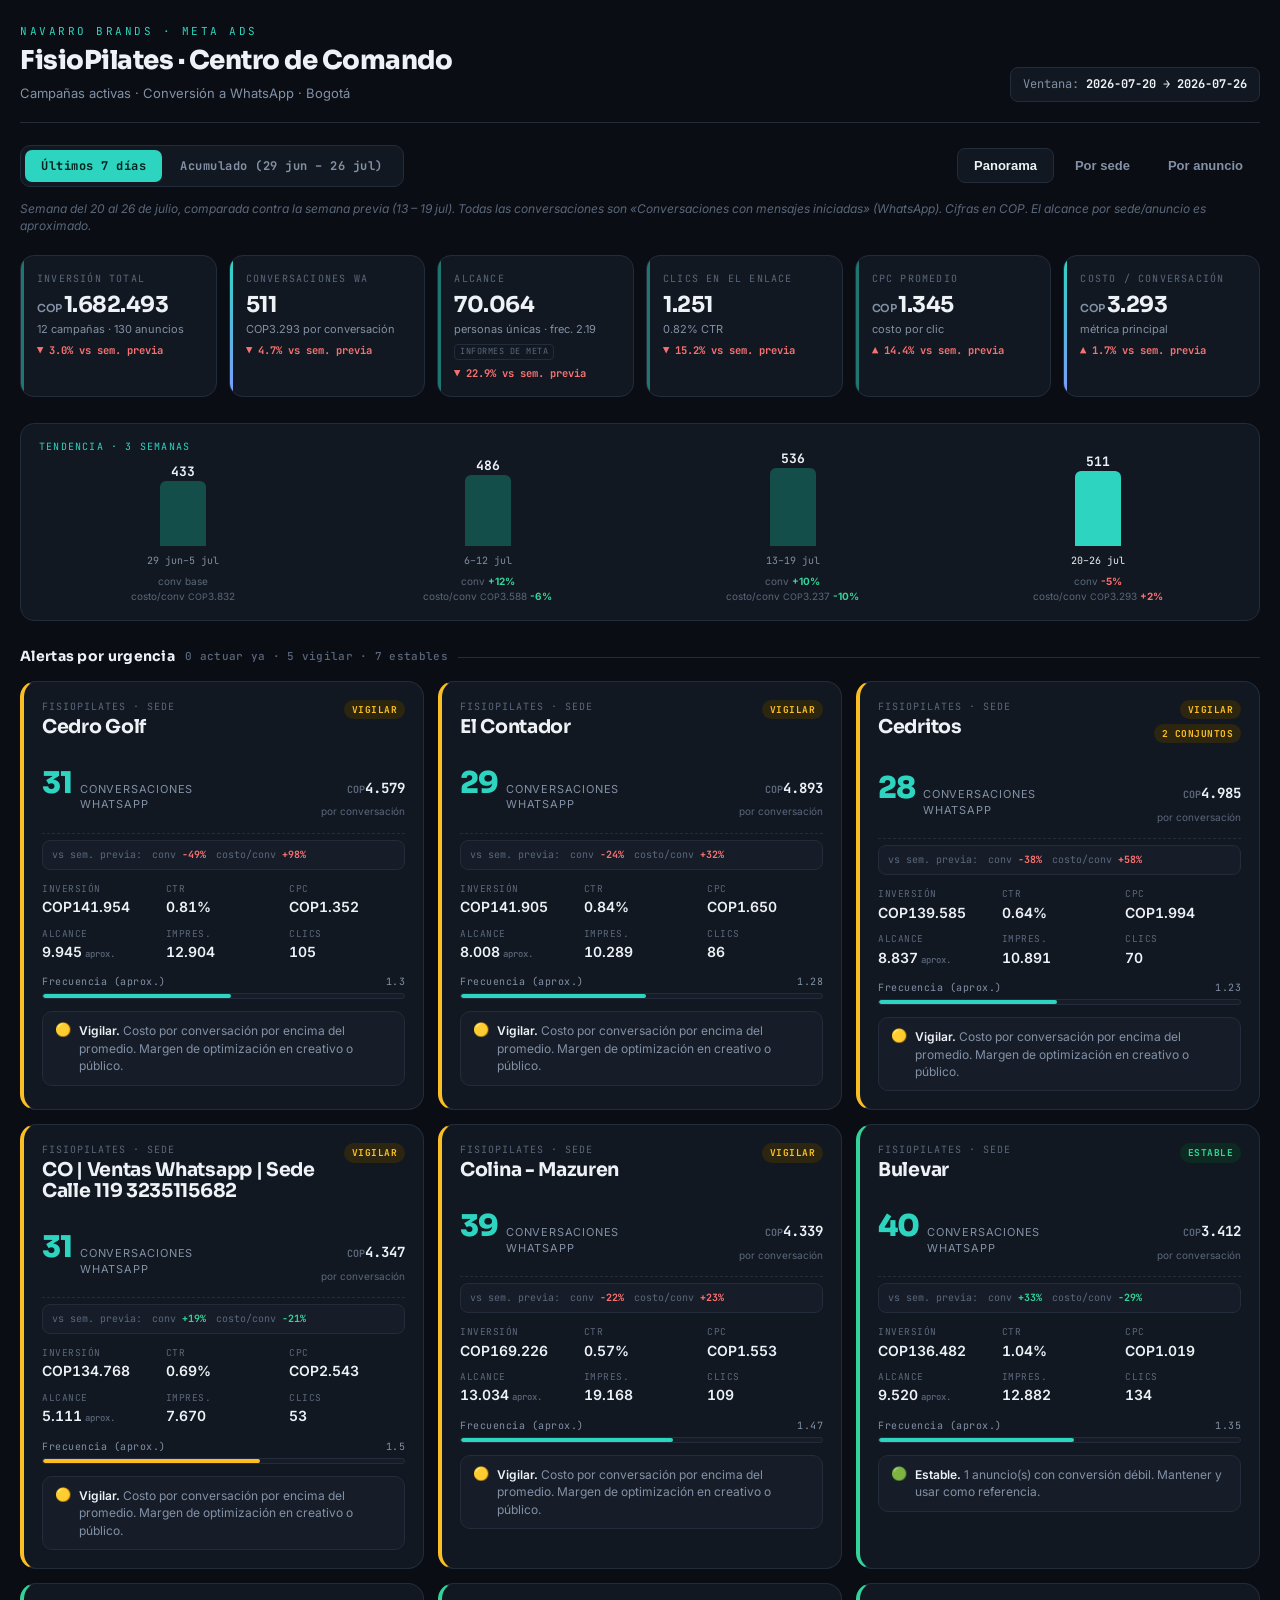
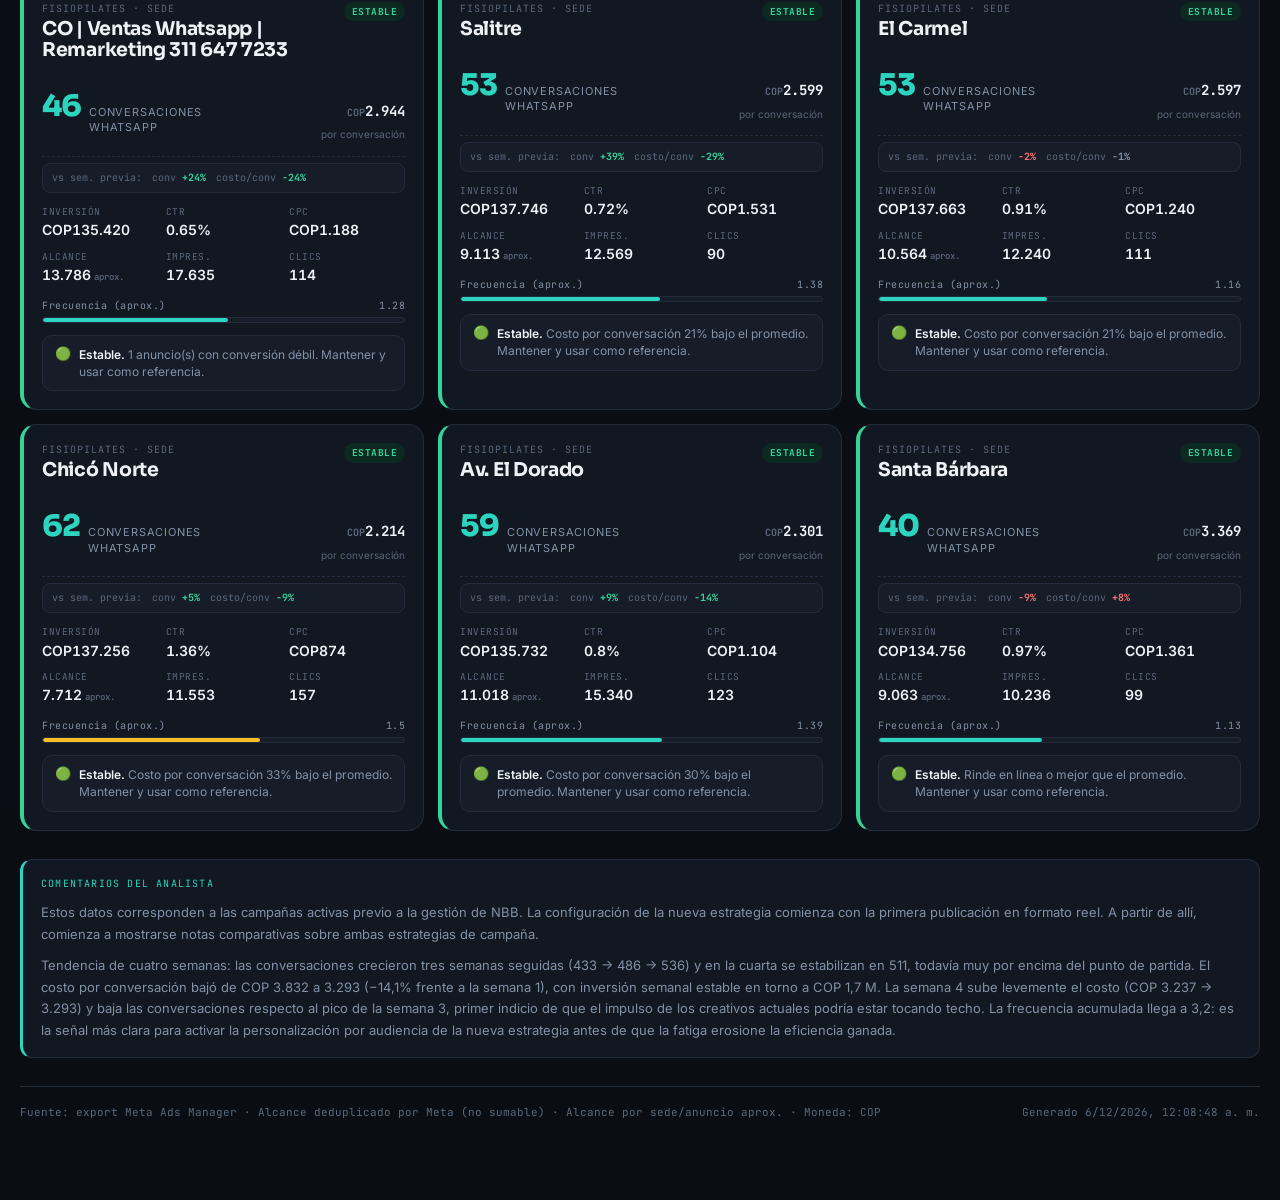
==== commit 8c0495b0: "Actualización semana 3" ====
--- a/index.html
+++ b/index.html
@@ -130,8 +130,8 @@
 
   <div class="toolbar">
     <div class="toggle" id="periodToggle">
-      <button data-p="w3" class="on">Últimos 7 días</button>
-      <button data-p="acc">Acumulado (29 jun – 19 jul)</button>
+      <button data-p="w4" class="on">Últimos 7 días</button>
+      <button data-p="acc">Acumulado (29 jun – 26 jul)</button>
     </div>
     <div class="tabs" id="viewTabs">
       <button data-v="overview" class="on">Panorama</button>
@@ -145,7 +145,7 @@
 
   <div id="trendStrip" style="background:var(--panel);border:1px solid var(--line);border-radius:14px;padding:16px 18px;margin-bottom:26px">
     <div style="font-family:var(--mono);font-size:10px;letter-spacing:1.2px;text-transform:uppercase;color:var(--teal);margin-bottom:14px">Tendencia · 3 semanas</div>
-    <div id="trendBars" style="display:grid;grid-template-columns:repeat(3,1fr);gap:22px"></div>
+    <div id="trendBars" style="display:grid;grid-template-columns:repeat(4,1fr);gap:18px"></div>
   </div>
 
   <div id="view-overview">
@@ -167,7 +167,7 @@
   <div class="comments">
     <div class="mh">Comentarios del analista</div>
     <p>Estos datos corresponden a las campañas activas previo a la gestión de NBB. La configuración de la nueva estrategia comienza con la primera publicación en formato reel. A partir de allí, comienza a mostrarse notas comparativas sobre ambas estrategias de campaña.</p>
-    <p>Tendencia de tres semanas: las conversaciones crecen de forma sostenida (433 → 486 → 536) mientras el costo por conversación baja cada semana (COP 3.832 → 3.588 → 3.237, −15,5% acumulado) con una inversión semanal prácticamente estable. La mejora es de eficiencia, no de mayor gasto. En la semana 3 los clics suben a 1.476 con CTR más alto, señal de creativos que enganchan mejor. La frecuencia acumulada (2,92) conviene vigilarla: es el punto que sostiene el paso a la personalización por audiencia de la nueva estrategia.</p>
+    <p>Tendencia de cuatro semanas: las conversaciones crecieron tres semanas seguidas (433 → 486 → 536) y en la cuarta se estabilizan en 511, todavía muy por encima del punto de partida. El costo por conversación bajó de COP 3.832 a 3.293 (−14,1% frente a la semana 1), con inversión semanal estable en torno a COP 1,7 M. La semana 4 sube levemente el costo (COP 3.237 → 3.293) y baja las conversaciones respecto al pico de la semana 3, primer indicio de que el impulso de los creativos actuales podría estar tocando techo. La frecuencia acumulada llega a 3,2: es la señal más clara para activar la personalización por audiencia de la nueva estrategia antes de que la fatiga erosione la eficiencia ganada.</p>
   </div>
 
   <footer>
@@ -177,13 +177,13 @@
 </div>
 
 <script>
-const P = {"w3": {"label": "Últimos 7 días", "start": "2026-07-13", "end": "2026-07-19", "campaigns": [{"campaign": "CO | Colina - Mazuren | Ventas Whatsapp ‪- 320 8174583", "sede": "Colina - Mazuren", "spend": 176520, "conv": 50, "cpconv": 3530, "imp": 22515, "reach": 14571, "clicks": 126, "cpc": 1401, "ctr": 0.56, "freq": 1.55, "ads": 8, "sets": 1, "below_q": 0, "tot_q": 8, "below_ctr": 0, "below_cvr": 1}, {"campaign": "CO | Bulevar | Ventas Whatsapp  3108633424", "sede": "Bulevar", "spend": 144614, "conv": 30, "cpconv": 4820, "imp": 14247, "reach": 11132, "clicks": 128, "cpc": 1130, "ctr": 0.9, "freq": 1.28, "ads": 12, "sets": 1, "below_q": 0, "tot_q": 12, "below_ctr": 0, "below_cvr": 2}, {"campaign": "CO | Chicó Norte | Ventas Whatsapp - 3235137959", "sede": "Chicó Norte", "spend": 143861, "conv": 59, "cpconv": 2438, "imp": 13567, "reach": 11129, "clicks": 132, "cpc": 1090, "ctr": 0.97, "freq": 1.22, "ads": 8, "sets": 1, "below_q": 0, "tot_q": 8, "below_ctr": 0, "below_cvr": 2}, {"campaign": "CO | Av. El Dorado | Ventas Whatsapp - 3114455348", "sede": "Av. El Dorado", "spend": 143734, "conv": 54, "cpconv": 2662, "imp": 18314, "reach": 14355, "clicks": 138, "cpc": 1042, "ctr": 0.75, "freq": 1.28, "ads": 6, "sets": 1, "below_q": 0, "tot_q": 6, "below_ctr": 0, "below_cvr": 1}, {"campaign": "CO | Ventas Whatsapp | Remarketing 311 647 7233", "sede": "CO | Ventas Whatsapp | Remarketing 311 647 7233", "spend": 142817, "conv": 37, "cpconv": 3860, "imp": 13540, "reach": 10675, "clicks": 113, "cpc": 1264, "ctr": 0.83, "freq": 1.27, "ads": 7, "sets": 1, "below_q": 0, "tot_q": 7, "below_ctr": 0, "below_cvr": 1}, {"campaign": "CO | Ventas Whatsapp | Sede Calle 119 3235115682", "sede": "CO | Ventas Whatsapp | Sede Calle 119 3235115682", "spend": 142475, "conv": 26, "cpconv": 5480, "imp": 8994, "reach": 6478, "clicks": 74, "cpc": 1925, "ctr": 0.82, "freq": 1.39, "ads": 12, "sets": 1, "below_q": 0, "tot_q": 12, "below_ctr": 0, "below_cvr": 1}, {"campaign": "CO | Cedritos | Ventas Whatsapp ‪323 5213734‬ -", "sede": "Cedritos", "spend": 141929, "conv": 45, "cpconv": 3154, "imp": 14918, "reach": 12700, "clicks": 144, "cpc": 986, "ctr": 0.97, "freq": 1.17, "ads": 19, "sets": 2, "below_q": 0, "tot_q": 19, "below_ctr": 0, "below_cvr": 1}, {"campaign": "CO | El Carmel | Ventas Whatsapp - 3204040149", "sede": "El Carmel", "spend": 141316, "conv": 54, "cpconv": 2617, "imp": 15943, "reach": 13276, "clicks": 138, "cpc": 1024, "ctr": 0.87, "freq": 1.2, "ads": 13, "sets": 1, "below_q": 0, "tot_q": 13, "below_ctr": 0, "below_cvr": 1}, {"campaign": "CO | El Contador | Ventas Whatsapp 3204049016", "sede": "El Contador", "spend": 140961, "conv": 38, "cpconv": 3710, "imp": 15850, "reach": 13140, "clicks": 142, "cpc": 993, "ctr": 0.9, "freq": 1.21, "ads": 13, "sets": 1, "below_q": 0, "tot_q": 13, "below_ctr": 0, "below_cvr": 1}, {"campaign": "CO | Cedro Golf | Ventas Whatsapp 3204133677", "sede": "Cedro Golf", "spend": 140778, "conv": 61, "cpconv": 2308, "imp": 17945, "reach": 14359, "clicks": 160, "cpc": 880, "ctr": 0.89, "freq": 1.25, "ads": 12, "sets": 1, "below_q": 0, "tot_q": 12, "below_ctr": 0, "below_cvr": 1}, {"campaign": "CO | Salitre | Ventas Whatsapp - 3222415254", "sede": "Salitre", "spend": 138639, "conv": 38, "cpconv": 3648, "imp": 12890, "reach": 9990, "clicks": 74, "cpc": 1874, "ctr": 0.57, "freq": 1.29, "ads": 10, "sets": 1, "below_q": 0, "tot_q": 10, "below_ctr": 0, "below_cvr": 1}, {"campaign": "CO | Ventas Whatsapp | Santa Bárbara - 3227685819", "sede": "Santa Bárbara", "spend": 137528, "conv": 44, "cpconv": 3126, "imp": 12780, "reach": 10867, "clicks": 107, "cpc": 1285, "ctr": 0.84, "freq": 1.18, "ads": 7, "sets": 1, "below_q": 0, "tot_q": 7, "below_ctr": 0, "below_cvr": 1}], "totals": {"spend": 1735172, "conv": 536, "imp": 181503, "clicks": 1476, "campaigns": 12, "ads": 127, "cpconv": 3237, "cpc": 1176, "ctr": 0.81, "reach": 90849, "freq": 2.0}, "ads": [{"ad": "ABR 26 Anuncio | Video Señal", "campaigns": 11, "parts": [{"campaign": "CO | El Carmel | Ventas Whatsapp - 3204040149", "sede": "El Carmel", "spend": 137020, "conv": 54, "cpconv": 2537, "clicks": 134}, {"campaign": "CO | Ventas Whatsapp | Santa Bárbara - 3227685819", "sede": "Santa Bárbara", "spend": 136884, "conv": 44, "cpconv": 3111, "clicks": 107}, {"campaign": "CO | Bulevar | Ventas Whatsapp  3108633424", "sede": "Bulevar", "spend": 52938, "conv": 8, "cpconv": 6617, "clicks": 33}, {"campaign": "CO | Cedritos | Ventas Whatsapp ‪323 5213734‬ -", "sede": "Cedritos", "spend": 41177, "conv": 10, "cpconv": 4118, "clicks": 38}, {"campaign": "CO | Ventas Whatsapp | Remarketing 311 647 7233", "sede": "CO | Ventas Whatsapp | Remarketing 311 647 7233", "spend": 15350, "conv": 2, "cpconv": 7675, "clicks": 16}, {"campaign": "CO | Ventas Whatsapp | Sede Calle 119 3235115682", "sede": "CO | Ventas Whatsapp | Sede Calle 119 3235115682", "spend": 1490, "conv": 1, "cpconv": 1490, "clicks": 2}, {"campaign": "CO | Colina - Mazuren | Ventas Whatsapp ‪- 320 8174583", "sede": "Colina - Mazuren", "spend": 1418, "conv": 0, "cpconv": 0, "clicks": 1}, {"campaign": "CO | El Contador | Ventas Whatsapp 3204049016", "sede": "El Contador", "spend": 1012, "conv": 2, "cpconv": 506, "clicks": 2}, {"campaign": "CO | Cedro Golf | Ventas Whatsapp 3204133677", "sede": "Cedro Golf", "spend": 208, "conv": 0, "cpconv": 0, "clicks": 0}, {"campaign": "CO | Av. El Dorado | Ventas Whatsapp - 3114455348", "sede": "Av. El Dorado", "spend": 76, "conv": 1, "cpconv": 76, "clicks": 1}, {"campaign": "CO | Salitre | Ventas Whatsapp - 3222415254", "sede": "Salitre", "spend": 6, "conv": 0, "cpconv": 0, "clicks": 0}], "spend": 387579, "conv": 122, "cpconv": 3177, "imp": 39972, "reach": 34646, "clicks": 334, "ctr": 0.84, "cpc": 1160}, {"ad": "Anuncio 8 | Video Promociones 2", "campaigns": 2, "parts": [{"campaign": "CO | Cedro Golf | Ventas Whatsapp 3204133677", "sede": "Cedro Golf", "spend": 138472, "conv": 60, "cpconv": 2308, "clicks": 159}, {"campaign": "CO | Cedritos | Ventas Whatsapp ‪323 5213734‬ -", "sede": "Cedritos", "spend": 16, "conv": 0, "cpconv": 0, "clicks": 0}], "spend": 138488, "conv": 60, "cpconv": 2308, "imp": 17798, "reach": 14219, "clicks": 159, "ctr": 0.89, "cpc": 871}, {"ad": "Video Pos inauguración", "campaigns": 1, "parts": [{"campaign": "CO | Av. El Dorado | Ventas Whatsapp - 3114455348", "sede": "Av. El Dorado", "spend": 143315, "conv": 53, "cpconv": 2704, "clicks": 137}], "spend": 143315, "conv": 53, "cpconv": 2704, "imp": 18253, "reach": 14295, "clicks": 137, "ctr": 0.75, "cpc": 1046}, {"ad": "MAR 26 Anuncio | Video Esto es Fisiopilates", "campaigns": 12, "parts": [{"campaign": "CO | Ventas Whatsapp | Remarketing 311 647 7233", "sede": "CO | Ventas Whatsapp | Remarketing 311 647 7233", "spend": 92350, "conv": 26, "cpconv": 3552, "clicks": 65}, {"campaign": "CO | Chicó Norte | Ventas Whatsapp - 3235137959", "sede": "Chicó Norte", "spend": 55094, "conv": 26, "cpconv": 2119, "clicks": 54}, {"campaign": "CO | Ventas Whatsapp | Sede Calle 119 3235115682", "sede": "CO | Ventas Whatsapp | Sede Calle 119 3235115682", "spend": 2711, "conv": 0, "cpconv": 0, "clicks": 0}, {"campaign": "CO | El Contador | Ventas Whatsapp 3204049016", "sede": "El Contador", "spend": 1416, "conv": 0, "cpconv": 0, "clicks": 1}, {"campaign": "CO | Bulevar | Ventas Whatsapp  3108633424", "sede": "Bulevar", "spend": 643, "conv": 0, "cpconv": 0, "clicks": 0}, {"campaign": "CO | Colina - Mazuren | Ventas Whatsapp ‪- 320 8174583", "sede": "Colina - Mazuren", "spend": 317, "conv": 1, "cpconv": 317, "clicks": 1}, {"campaign": "CO | Cedro Golf | Ventas Whatsapp 3204133677", "sede": "Cedro Golf", "spend": 181, "conv": 0, "cpconv": 0, "clicks": 0}, {"campaign": "CO | Av. El Dorado | Ventas Whatsapp - 3114455348", "sede": "Av. El Dorado", "spend": 123, "conv": 0, "cpconv": 0, "clicks": 0}, {"campaign": "CO | Ventas Whatsapp | Santa Bárbara - 3227685819", "sede": "Santa Bárbara", "spend": 98, "conv": 0, "cpconv": 0, "clicks": 0}, {"campaign": "CO | Salitre | Ventas Whatsapp - 3222415254", "sede": "Salitre", "spend": 80, "conv": 0, "cpconv": 0, "clicks": 0}, {"campaign": "CO | Cedritos | Ventas Whatsapp ‪323 5213734‬ -", "sede": "Cedritos", "spend": 72, "conv": 0, "cpconv": 0, "clicks": 0}, {"campaign": "CO | El Carmel | Ventas Whatsapp - 3204040149", "sede": "El Carmel", "spend": 34, "conv": 0, "cpconv": 0, "clicks": 0}], "spend": 153119, "conv": 53, "cpconv": 2889, "imp": 13133, "reach": 10152, "clicks": 121, "ctr": 0.92, "cpc": 1265}, {"ad": "Video 1 nueva sede", "campaigns": 1, "parts": [{"campaign": "CO | Colina - Mazuren | Ventas Whatsapp ‪- 320 8174583", "sede": "Colina - Mazuren", "spend": 165499, "conv": 45, "cpconv": 3678, "clicks": 115}], "spend": 165499, "conv": 45, "cpconv": 3678, "imp": 21062, "reach": 13293, "clicks": 115, "ctr": 0.55, "cpc": 1439}, {"ad": "Video | promocional nueva sede salitre", "campaigns": 1, "parts": [{"campaign": "CO | Salitre | Ventas Whatsapp - 3222415254", "sede": "Salitre", "spend": 137707, "conv": 38, "cpconv": 3624, "clicks": 74}], "spend": 137707, "conv": 38, "cpconv": 3624, "imp": 12819, "reach": 9923, "clicks": 74, "ctr": 0.58, "cpc": 1861}, {"ad": "Enero - Video General Contador", "campaigns": 1, "parts": [{"campaign": "CO | El Contador | Ventas Whatsapp 3204049016", "sede": "El Contador", "spend": 129085, "conv": 34, "cpconv": 3797, "clicks": 131}], "spend": 129085, "conv": 34, "cpconv": 3797, "imp": 14863, "reach": 12230, "clicks": 131, "ctr": 0.88, "cpc": 985}, {"ad": "ABR 26 Anuncio | Video Señal - Copia", "campaigns": 1, "parts": [{"campaign": "CO | Chicó Norte | Ventas Whatsapp - 3235137959", "sede": "Chicó Norte", "spend": 87246, "conv": 33, "cpconv": 2644, "clicks": 78}], "spend": 87246, "conv": 33, "cpconv": 2644, "imp": 9199, "reach": 7613, "clicks": 78, "ctr": 0.85, "cpc": 1119}, {"ad": "Enero -Video General Cedritos", "campaigns": 1, "parts": [{"campaign": "CO | Cedritos | Ventas Whatsapp ‪323 5213734‬ -", "sede": "Cedritos", "spend": 78129, "conv": 25, "cpconv": 3125, "clicks": 73}], "spend": 78129, "conv": 25, "cpconv": 3125, "imp": 8772, "reach": 7258, "clicks": 73, "ctr": 0.83, "cpc": 1070}, {"ad": "Enero -Video  General Calle 119", "campaigns": 1, "parts": [{"campaign": "CO | Ventas Whatsapp | Sede Calle 119 3235115682", "sede": "CO | Ventas Whatsapp | Sede Calle 119 3235115682", "spend": 92506, "conv": 21, "cpconv": 4405, "clicks": 49}], "spend": 92506, "conv": 21, "cpconv": 4405, "imp": 5362, "reach": 3696, "clicks": 49, "ctr": 0.91, "cpc": 1888}, {"ad": "Imagen Bulevar", "campaigns": 1, "parts": [{"campaign": "CO | Bulevar | Ventas Whatsapp  3108633424", "sede": "Bulevar", "spend": 76036, "conv": 18, "cpconv": 4224, "clicks": 84}], "spend": 76036, "conv": 18, "cpconv": 4224, "imp": 7677, "reach": 5131, "clicks": 84, "ctr": 1.09, "cpc": 905}, {"ad": "Anuncio 7 | Video Cómo llegar Cedritos", "campaigns": 1, "parts": [{"campaign": "CO | Cedritos | Ventas Whatsapp ‪323 5213734‬ -", "sede": "Cedritos", "spend": 12353, "conv": 8, "cpconv": 1544, "clicks": 25}], "spend": 12353, "conv": 8, "cpconv": 1544, "imp": 1453, "reach": 1177, "clicks": 25, "ctr": 1.72, "cpc": 494}, {"ad": "Anuncio 7 | Video Promociones Agosto", "campaigns": 1, "parts": [{"campaign": "CO | Ventas Whatsapp | Remarketing 311 647 7233", "sede": "CO | Ventas Whatsapp | Remarketing 311 647 7233", "spend": 24499, "conv": 5, "cpconv": 4900, "clicks": 23}], "spend": 24499, "conv": 5, "cpconv": 4900, "imp": 2290, "reach": 1775, "clicks": 23, "ctr": 1.0, "cpc": 1065}, {"ad": "Anuncio 6 | Video Promociones 2", "campaigns": 3, "parts": [{"campaign": "CO | Ventas Whatsapp | Sede Calle 119 3235115682", "sede": "CO | Ventas Whatsapp | Sede Calle 119 3235115682", "spend": 44423, "conv": 4, "cpconv": 11106, "clicks": 22}, {"campaign": "CO | El Carmel | Ventas Whatsapp - 3204040149", "sede": "El Carmel", "spend": 1540, "conv": 0, "cpconv": 0, "clicks": 1}, {"campaign": "CO | Ventas Whatsapp | Santa Bárbara - 3227685819", "sede": "Santa Bárbara", "spend": 400, "conv": 0, "cpconv": 0, "clicks": 0}], "spend": 46363, "conv": 4, "cpconv": 11591, "imp": 3619, "reach": 2779, "clicks": 23, "ctr": 0.64, "cpc": 2016}, {"ad": "Imagen 2 Bulevar", "campaigns": 1, "parts": [{"campaign": "CO | Bulevar | Ventas Whatsapp  3108633424", "sede": "Bulevar", "spend": 8916, "conv": 3, "cpconv": 2972, "clicks": 5}], "spend": 8916, "conv": 3, "cpconv": 2972, "imp": 700, "reach": 439, "clicks": 5, "ctr": 0.71, "cpc": 1783}, {"ad": "FEB 26  Video beneficios mes", "campaigns": 2, "parts": [{"campaign": "CO | Ventas Whatsapp | Remarketing 311 647 7233", "sede": "CO | Ventas Whatsapp | Remarketing 311 647 7233", "spend": 4765, "conv": 3, "cpconv": 1588, "clicks": 5}, {"campaign": "CO | Bulevar | Ventas Whatsapp  3108633424", "sede": "Bulevar", "spend": 308, "conv": 0, "cpconv": 0, "clicks": 0}], "spend": 5073, "conv": 3, "cpconv": 1691, "imp": 368, "reach": 315, "clicks": 5, "ctr": 1.36, "cpc": 1015}, {"ad": "Imagen 2 nueva sede", "campaigns": 1, "parts": [{"campaign": "CO | Colina - Mazuren | Ventas Whatsapp ‪- 320 8174583", "sede": "Colina - Mazuren", "spend": 6256, "conv": 2, "cpconv": 3128, "clicks": 7}], "spend": 6256, "conv": 2, "cpconv": 3128, "imp": 876, "reach": 766, "clicks": 7, "ctr": 0.8, "cpc": 894}, {"ad": "Imagen 1 nueva sede", "campaigns": 1, "parts": [{"campaign": "CO | Colina - Mazuren | Ventas Whatsapp ‪- 320 8174583", "sede": "Colina - Mazuren", "spend": 1454, "conv": 2, "cpconv": 727, "clicks": 1}], "spend": 1454, "conv": 2, "cpconv": 727, "imp": 192, "reach": 163, "clicks": 1, "ctr": 0.52, "cpc": 1454}, {"ad": "FEB 26 -Video General Contador", "campaigns": 1, "parts": [{"campaign": "CO | El Contador | Ventas Whatsapp 3204049016", "sede": "El Contador", "spend": 1253, "conv": 2, "cpconv": 626, "clicks": 2}], "spend": 1253, "conv": 2, "cpconv": 626, "imp": 89, "reach": 78, "clicks": 2, "ctr": 2.25, "cpc": 626}, {"ad": "MAR 26 Anuncio | Video Fisio es para todos - Copia", "campaigns": 1, "parts": [{"campaign": "CO | Ventas Whatsapp | Remarketing 311 647 7233", "sede": "CO | Ventas Whatsapp | Remarketing 311 647 7233", "spend": 3889, "conv": 1, "cpconv": 3889, "clicks": 1}], "spend": 3889, "conv": 1, "cpconv": 3889, "imp": 361, "reach": 312, "clicks": 1, "ctr": 0.28, "cpc": 3889}, {"ad": "Anuncio 2 | Imagen Promos", "campaigns": 3, "parts": [{"campaign": "CO | Cedritos | Ventas Whatsapp ‪323 5213734‬ -", "sede": "Cedritos", "spend": 3003, "conv": 1, "cpconv": 3003, "clicks": 3}, {"campaign": "CO | El Contador | Ventas Whatsapp 3204049016", "sede": "El Contador", "spend": 1743, "conv": 0, "cpconv": 0, "clicks": 2}, {"campaign": "CO | Cedro Golf | Ventas Whatsapp 3204133677", "sede": "Cedro Golf", "spend": 129, "conv": 0, "cpconv": 0, "clicks": 0}], "spend": 4875, "conv": 1, "cpconv": 4875, "imp": 399, "reach": 352, "clicks": 5, "ctr": 1.25, "cpc": 975}, {"ad": "FEB 26 -Video General Cedritos", "campaigns": 1, "parts": [{"campaign": "CO | Cedritos | Ventas Whatsapp ‪323 5213734‬ -", "sede": "Cedritos", "spend": 2895, "conv": 1, "cpconv": 2895, "clicks": 1}], "spend": 2895, "conv": 1, "cpconv": 2895, "imp": 178, "reach": 151, "clicks": 1, "ctr": 0.56, "cpc": 2895}, {"ad": "Anuncio 1 | Video Promociones", "campaigns": 4, "parts": [{"campaign": "CO | El Contador | Ventas Whatsapp 3204049016", "sede": "El Contador", "spend": 2037, "conv": 0, "cpconv": 0, "clicks": 1}, {"campaign": "CO | Cedro Golf | Ventas Whatsapp 3204133677", "sede": "Cedro Golf", "spend": 566, "conv": 1, "cpconv": 566, "clicks": 1}, {"campaign": "CO | Cedritos | Ventas Whatsapp ‪323 5213734‬ -", "sede": "Cedritos", "spend": 405, "conv": 0, "cpconv": 0, "clicks": 1}, {"campaign": "CO | El Carmel | Ventas Whatsapp - 3204040149", "sede": "El Carmel", "spend": 153, "conv": 0, "cpconv": 0, "clicks": 0}], "spend": 3161, "conv": 1, "cpconv": 3161, "imp": 180, "reach": 163, "clicks": 3, "ctr": 1.67, "cpc": 1054}, {"ad": "OCT Anuncio 8 | Imagen", "campaigns": 7, "parts": [{"campaign": "CO | El Contador | Ventas Whatsapp 3204049016", "sede": "El Contador", "spend": 779, "conv": 0, "cpconv": 0, "clicks": 0}, {"campaign": "CO | Bulevar | Ventas Whatsapp  3108633424", "sede": "Bulevar", "spend": 475, "conv": 1, "cpconv": 475, "clicks": 2}, {"campaign": "CO | El Carmel | Ventas Whatsapp - 3204040149", "sede": "El Carmel", "spend": 446, "conv": 0, "cpconv": 0, "clicks": 0}, {"campaign": "CO | Cedritos | Ventas Whatsapp ‪323 5213734‬ -", "sede": "Cedritos", "spend": 393, "conv": 0, "cpconv": 0, "clicks": 0}, {"campaign": "CO | Cedro Golf | Ventas Whatsapp 3204133677", "sede": "Cedro Golf", "spend": 158, "conv": 0, "cpconv": 0, "clicks": 0}, {"campaign": "CO | Ventas Whatsapp | Sede Calle 119 3235115682", "sede": "CO | Ventas Whatsapp | Sede Calle 119 3235115682", "spend": 48, "conv": 0, "cpconv": 0, "clicks": 0}, {"campaign": "CO | Chicó Norte | Ventas Whatsapp - 3235137959", "sede": "Chicó Norte", "spend": 18, "conv": 0, "cpconv": 0, "clicks": 0}], "spend": 2317, "conv": 1, "cpconv": 2317, "imp": 151, "reach": 143, "clicks": 2, "ctr": 1.32, "cpc": 1158}, {"ad": "MAR 26 Anuncio | Video Fisio es para todos", "campaigns": 8, "parts": [{"campaign": "CO | Bulevar | Ventas Whatsapp  3108633424", "sede": "Bulevar", "spend": 1845, "conv": 0, "cpconv": 0, "clicks": 2}, {"campaign": "CO | Chicó Norte | Ventas Whatsapp - 3235137959", "sede": "Chicó Norte", "spend": 530, "conv": 0, "cpconv": 0, "clicks": 0}, {"campaign": "CO | El Contador | Ventas Whatsapp 3204049016", "sede": "El Contador", "spend": 471, "conv": 0, "cpconv": 0, "clicks": 0}, {"campaign": "CO | Cedritos | Ventas Whatsapp ‪323 5213734‬ -", "sede": "Cedritos", "spend": 405, "conv": 0, "cpconv": 0, "clicks": 0}, {"campaign": "CO | Ventas Whatsapp | Sede Calle 119 3235115682", "sede": "CO | Ventas Whatsapp | Sede Calle 119 3235115682", "spend": 374, "conv": 0, "cpconv": 0, "clicks": 1}, {"campaign": "CO | Salitre | Ventas Whatsapp - 3222415254", "sede": "Salitre", "spend": 57, "conv": 0, "cpconv": 0, "clicks": 0}, {"campaign": "CO | Ventas Whatsapp | Santa Bárbara - 3227685819", "sede": "Santa Bárbara", "spend": 48, "conv": 0, "cpconv": 0, "clicks": 0}, {"campaign": "CO | El Carmel | Ventas Whatsapp - 3204040149", "sede": "El Carmel", "spend": 19, "conv": 0, "cpconv": 0, "clicks": 0}], "spend": 3749, "conv": 0, "cpconv": 0, "imp": 281, "reach": 255, "clicks": 3, "ctr": 1.07, "cpc": 1250}, {"ad": "Enero - Video General Carmel", "campaigns": 1, "parts": [{"campaign": "CO | El Carmel | Ventas Whatsapp - 3204040149", "sede": "El Carmel", "spend": 1577, "conv": 0, "cpconv": 0, "clicks": 2}], "spend": 1577, "conv": 0, "cpconv": 0, "imp": 135, "reach": 129, "clicks": 2, "ctr": 1.48, "cpc": 788}, {"ad": "FEB 26  Imagen beneficios mes", "campaigns": 2, "parts": [{"campaign": "CO | Ventas Whatsapp | Remarketing 311 647 7233", "sede": "CO | Ventas Whatsapp | Remarketing 311 647 7233", "spend": 1544, "conv": 0, "cpconv": 0, "clicks": 1}, {"campaign": "CO | Bulevar | Ventas Whatsapp  3108633424", "sede": "Bulevar", "spend": 867, "conv": 0, "cpconv": 0, "clicks": 1}], "spend": 2411, "conv": 0, "cpconv": 0, "imp": 186, "reach": 166, "clicks": 2, "ctr": 1.08, "cpc": 1206}, {"ad": "Video 2 nueva sede", "campaigns": 1, "parts": [{"campaign": "CO | Colina - Mazuren | Ventas Whatsapp ‪- 320 8174583", "sede": "Colina - Mazuren", "spend": 1468, "conv": 0, "cpconv": 0, "clicks": 1}], "spend": 1468, "conv": 0, "cpconv": 0, "imp": 150, "reach": 125, "clicks": 1, "ctr": 0.67, "cpc": 1468}, {"ad": "Anuncio 8 | Video Promociones agosto", "campaigns": 2, "parts": [{"campaign": "CO | El Contador | Ventas Whatsapp 3204049016", "sede": "El Contador", "spend": 1312, "conv": 0, "cpconv": 0, "clicks": 1}, {"campaign": "CO | Cedro Golf | Ventas Whatsapp 3204133677", "sede": "Cedro Golf", "spend": 99, "conv": 0, "cpconv": 0, "clicks": 0}], "spend": 1411, "conv": 0, "cpconv": 0, "imp": 158, "reach": 149, "clicks": 1, "ctr": 0.63, "cpc": 1411}, {"ad": "FEB 26 -Carrusel General Cedritos", "campaigns": 1, "parts": [{"campaign": "CO | Cedritos | Ventas Whatsapp ‪323 5213734‬ -", "sede": "Cedritos", "spend": 1286, "conv": 0, "cpconv": 0, "clicks": 1}], "spend": 1286, "conv": 0, "cpconv": 0, "imp": 75, "reach": 71, "clicks": 1, "ctr": 1.33, "cpc": 1286}, {"ad": "Video promociones general", "campaigns": 1, "parts": [{"campaign": "CO | Bulevar | Ventas Whatsapp  3108633424", "sede": "Bulevar", "spend": 1245, "conv": 0, "cpconv": 0, "clicks": 0}], "spend": 1245, "conv": 0, "cpconv": 0, "imp": 72, "reach": 68, "clicks": 0, "ctr": 0.0, "cpc": 0}, {"ad": "Anuncio 3 | Carrusel Promos", "campaigns": 6, "parts": [{"campaign": "CO | Cedritos | Ventas Whatsapp ‪323 5213734‬ -", "sede": "Cedritos", "spend": 993, "conv": 0, "cpconv": 0, "clicks": 0}, {"campaign": "CO | Cedro Golf | Ventas Whatsapp 3204133677", "sede": "Cedro Golf", "spend": 165, "conv": 0, "cpconv": 0, "clicks": 0}, {"campaign": "CO | El Contador | Ventas Whatsapp 3204049016", "sede": "El Contador", "spend": 73, "conv": 0, "cpconv": 0, "clicks": 1}, {"campaign": "CO | Ventas Whatsapp | Sede Calle 119 3235115682", "sede": "CO | Ventas Whatsapp | Sede Calle 119 3235115682", "spend": 32, "conv": 0, "cpconv": 0, "clicks": 0}, {"campaign": "CO | Ventas Whatsapp | Santa Bárbara - 3227685819", "sede": "Santa Bárbara", "spend": 17, "conv": 0, "cpconv": 0, "clicks": 0}, {"campaign": "CO | Chicó Norte | Ventas Whatsapp - 3235137959", "sede": "Chicó Norte", "spend": 16, "conv": 0, "cpconv": 0, "clicks": 0}], "spend": 1296, "conv": 0, "cpconv": 0, "imp": 64, "reach": 62, "clicks": 1, "ctr": 1.56, "cpc": 1296}, {"ad": "Anuncio 6 | Video Cómo llegar Contador", "campaigns": 1, "parts": [{"campaign": "CO | El Contador | Ventas Whatsapp 3204049016", "sede": "El Contador", "spend": 832, "conv": 0, "cpconv": 0, "clicks": 0}], "spend": 832, "conv": 0, "cpconv": 0, "imp": 74, "reach": 67, "clicks": 0, "ctr": 0.0, "cpc": 0}, {"ad": "Video lanzamient4 - ¿como llegar a bulevar?", "campaigns": 1, "parts": [{"campaign": "CO | Bulevar | Ventas Whatsapp  3108633424", "sede": "Bulevar", "spend": 744, "conv": 0, "cpconv": 0, "clicks": 0}], "spend": 744, "conv": 0, "cpconv": 0, "imp": 61, "reach": 57, "clicks": 0, "ctr": 0.0, "cpc": 0}, {"ad": "ABR 26 Anuncio | Video DOLOR", "campaigns": 9, "parts": [{"campaign": "CO | El Contador | Ventas Whatsapp 3204049016", "sede": "El Contador", "spend": 664, "conv": 0, "cpconv": 0, "clicks": 0}, {"campaign": "CO | Chicó Norte | Ventas Whatsapp - 3235137959", "sede": "Chicó Norte", "spend": 603, "conv": 0, "cpconv": 0, "clicks": 0}, {"campaign": "CO | Ventas Whatsapp | Remarketing 311 647 7233", "sede": "CO | Ventas Whatsapp | Remarketing 311 647 7233", "spend": 420, "conv": 0, "cpconv": 0, "clicks": 2}, {"campaign": "CO | Bulevar | Ventas Whatsapp  3108633424", "sede": "Bulevar", "spend": 231, "conv": 0, "cpconv": 0, "clicks": 0}, {"campaign": "CO | Cedritos | Ventas Whatsapp ‪323 5213734‬ -", "sede": "Cedritos", "spend": 225, "conv": 0, "cpconv": 0, "clicks": 0}, {"campaign": "CO | Colina - Mazuren | Ventas Whatsapp ‪- 320 8174583", "sede": "Colina - Mazuren", "spend": 81, "conv": 0, "cpconv": 0, "clicks": 0}, {"campaign": "CO | Ventas Whatsapp | Sede Calle 119 3235115682", "sede": "CO | Ventas Whatsapp | Sede Calle 119 3235115682", "spend": 67, "conv": 0, "cpconv": 0, "clicks": 0}, {"campaign": "CO | Salitre | Ventas Whatsapp - 3222415254", "sede": "Salitre", "spend": 15, "conv": 0, "cpconv": 0, "clicks": 0}, {"campaign": "CO | Av. El Dorado | Ventas Whatsapp - 3114455348", "sede": "Av. El Dorado", "spend": 10, "conv": 0, "cpconv": 0, "clicks": 0}], "spend": 2316, "conv": 0, "cpconv": 0, "imp": 152, "reach": 144, "clicks": 2, "ctr": 1.32, "cpc": 1158}, {"ad": "Video | cómo llegar Salitre", "campaigns": 1, "parts": [{"campaign": "CO | Salitre | Ventas Whatsapp - 3222415254", "sede": "Salitre", "spend": 515, "conv": 0, "cpconv": 0, "clicks": 0}], "spend": 515, "conv": 0, "cpconv": 0, "imp": 29, "reach": 26, "clicks": 0, "ctr": 0.0, "cpc": 0}, {"ad": "| Video Promociones general", "campaigns": 2, "parts": [{"campaign": "CO | Cedritos | Ventas Whatsapp ‪323 5213734‬ -", "sede": "Cedritos", "spend": 577, "conv": 0, "cpconv": 0, "clicks": 2}, {"campaign": "CO | Cedro Golf | Ventas Whatsapp 3204133677", "sede": "Cedro Golf", "spend": 333, "conv": 0, "cpconv": 0, "clicks": 0}], "spend": 910, "conv": 0, "cpconv": 0, "imp": 65, "reach": 54, "clicks": 2, "ctr": 3.08, "cpc": 455}, {"ad": "Anuncio  | video como llegar sede cedro golf", "campaigns": 1, "parts": [{"campaign": "CO | Cedro Golf | Ventas Whatsapp 3204133677", "sede": "Cedro Golf", "spend": 446, "conv": 0, "cpconv": 0, "clicks": 0}], "spend": 446, "conv": 0, "cpconv": 0, "imp": 10, "reach": 9, "clicks": 0, "ctr": 0.0, "cpc": 0}, {"ad": "Anuncio 7 | Video Promociones", "campaigns": 2, "parts": [{"campaign": "CO | Ventas Whatsapp | Sede Calle 119 3235115682", "sede": "CO | Ventas Whatsapp | Sede Calle 119 3235115682", "spend": 387, "conv": 0, "cpconv": 0, "clicks": 0}, {"campaign": "CO | Ventas Whatsapp | Santa Bárbara - 3227685819", "sede": "Santa Bárbara", "spend": 42, "conv": 0, "cpconv": 0, "clicks": 0}], "spend": 429, "conv": 0, "cpconv": 0, "imp": 17, "reach": 17, "clicks": 0, "ctr": 0.0, "cpc": 0}, {"ad": "Enero - Video General Bulevar", "campaigns": 1, "parts": [{"campaign": "CO | Bulevar | Ventas Whatsapp  3108633424", "sede": "Bulevar", "spend": 366, "conv": 0, "cpconv": 0, "clicks": 1}], "spend": 366, "conv": 0, "cpconv": 0, "imp": 25, "reach": 25, "clicks": 1, "ctr": 4.0, "cpc": 366}, {"ad": "Anuncio 3 | Imagen Promos", "campaigns": 1, "parts": [{"campaign": "CO | El Carmel | Ventas Whatsapp - 3204040149", "sede": "El Carmel", "spend": 291, "conv": 0, "cpconv": 0, "clicks": 1}], "spend": 291, "conv": 0, "cpconv": 0, "imp": 18, "reach": 18, "clicks": 1, "ctr": 5.56, "cpc": 291}, {"ad": "FEB 26 -Carrusel General contador", "campaigns": 1, "parts": [{"campaign": "CO | El Contador | Ventas Whatsapp 3204049016", "sede": "El Contador", "spend": 284, "conv": 0, "cpconv": 0, "clicks": 1}], "spend": 284, "conv": 0, "cpconv": 0, "imp": 14, "reach": 14, "clicks": 1, "ctr": 7.14, "cpc": 284}, {"ad": "FEB 26 -Carrusel General Chico", "campaigns": 1, "parts": [{"campaign": "CO | Chicó Norte | Ventas Whatsapp - 3235137959", "sede": "Chicó Norte", "spend": 242, "conv": 0, "cpconv": 0, "clicks": 0}], "spend": 242, "conv": 0, "cpconv": 0, "imp": 15, "reach": 14, "clicks": 0, "ctr": 0.0, "cpc": 0}, {"ad": "FEB 26 -Video General Calle 119", "campaigns": 1, "parts": [{"campaign": "CO | Ventas Whatsapp | Sede Calle 119 3235115682", "sede": "CO | Ventas Whatsapp | Sede Calle 119 3235115682", "spend": 227, "conv": 0, "cpconv": 0, "clicks": 0}], "spend": 227, "conv": 0, "cpconv": 0, "imp": 23, "reach": 23, "clicks": 0, "ctr": 0.0, "cpc": 0}, {"ad": "Video Promociones general", "campaigns": 2, "parts": [{"campaign": "CO | Ventas Whatsapp | Sede Calle 119 3235115682", "sede": "CO | Ventas Whatsapp | Sede Calle 119 3235115682", "spend": 176, "conv": 0, "cpconv": 0, "clicks": 0}, {"campaign": "CO | Chicó Norte | Ventas Whatsapp - 3235137959", "sede": "Chicó Norte", "spend": 112, "conv": 0, "cpconv": 0, "clicks": 0}], "spend": 288, "conv": 0, "cpconv": 0, "imp": 20, "reach": 19, "clicks": 0, "ctr": 0.0, "cpc": 0}, {"ad": "Video Cómo llegar", "campaigns": 1, "parts": [{"campaign": "CO | Av. El Dorado | Ventas Whatsapp - 3114455348", "sede": "Av. El Dorado", "spend": 122, "conv": 0, "cpconv": 0, "clicks": 0}], "spend": 122, "conv": 0, "cpconv": 0, "imp": 24, "reach": 23, "clicks": 0, "ctr": 0.0, "cpc": 0}, {"ad": "MAR 26 Anuncio | Video Dolor", "campaigns": 2, "parts": [{"campaign": "CO | El Carmel | Ventas Whatsapp - 3204040149", "sede": "El Carmel", "spend": 112, "conv": 0, "cpconv": 0, "clicks": 0}, {"campaign": "CO | Cedro Golf | Ventas Whatsapp 3204133677", "sede": "Cedro Golf", "spend": 11, "conv": 0, "cpconv": 0, "clicks": 0}], "spend": 123, "conv": 0, "cpconv": 0, "imp": 3, "reach": 3, "clicks": 0, "ctr": 0.0, "cpc": 0}, {"ad": "Carrusel | nueva sede salitre", "campaigns": 1, "parts": [{"campaign": "CO | Salitre | Ventas Whatsapp - 3222415254", "sede": "Salitre", "spend": 103, "conv": 0, "cpconv": 0, "clicks": 0}], "spend": 103, "conv": 0, "cpconv": 0, "imp": 17, "reach": 16, "clicks": 0, "ctr": 0.0, "cpc": 0}, {"ad": "MAR 26 Anuncio |Video General Mazuren", "campaigns": 2, "parts": [{"campaign": "CO | Av. El Dorado | Ventas Whatsapp - 3114455348", "sede": "Av. El Dorado", "spend": 88, "conv": 0, "cpconv": 0, "clicks": 0}, {"campaign": "CO | Colina - Mazuren | Ventas Whatsapp ‪- 320 8174583", "sede": "Colina - Mazuren", "spend": 27, "conv": 0, "cpconv": 0, "clicks": 0}], "spend": 115, "conv": 0, "cpconv": 0, "imp": 12, "reach": 12, "clicks": 0, "ctr": 0.0, "cpc": 0}, {"ad": "Enero -Video General Salitre", "campaigns": 1, "parts": [{"campaign": "CO | Salitre | Ventas Whatsapp - 3222415254", "sede": "Salitre", "spend": 75, "conv": 0, "cpconv": 0, "clicks": 0}], "spend": 75, "conv": 0, "cpconv": 0, "imp": 13, "reach": 13, "clicks": 0, "ctr": 0.0, "cpc": 0}, {"ad": "Video Promociones General", "campaigns": 2, "parts": [{"campaign": "CO | Salitre | Ventas Whatsapp - 3222415254", "sede": "Salitre", "spend": 63, "conv": 0, "cpconv": 0, "clicks": 0}, {"campaign": "CO | El Carmel | Ventas Whatsapp - 3204040149", "sede": "El Carmel", "spend": 57, "conv": 0, "cpconv": 0, "clicks": 0}], "spend": 120, "conv": 0, "cpconv": 0, "imp": 7, "reach": 7, "clicks": 0, "ctr": 0.0, "cpc": 0}, {"ad": "Enero -Video General Sta Barbara", "campaigns": 1, "parts": [{"campaign": "CO | Ventas Whatsapp | Santa Bárbara - 3227685819", "sede": "Santa Bárbara", "spend": 39, "conv": 0, "cpconv": 0, "clicks": 0}], "spend": 39, "conv": 0, "cpconv": 0, "imp": 4, "reach": 4, "clicks": 0, "ctr": 0.0, "cpc": 0}, {"ad": "FEB 26 -Carrusel General Calle 119", "campaigns": 1, "parts": [{"campaign": "CO | Ventas Whatsapp | Sede Calle 119 3235115682", "sede": "CO | Ventas Whatsapp | Sede Calle 119 3235115682", "spend": 34, "conv": 0, "cpconv": 0, "clicks": 0}], "spend": 34, "conv": 0, "cpconv": 0, "imp": 3, "reach": 3, "clicks": 0, "ctr": 0.0, "cpc": 0}, {"ad": "FEB 26 -Video General Carmel", "campaigns": 1, "parts": [{"campaign": "CO | El Carmel | Ventas Whatsapp - 3204040149", "sede": "El Carmel", "spend": 27, "conv": 0, "cpconv": 0, "clicks": 0}], "spend": 27, "conv": 0, "cpconv": 0, "imp": 2, "reach": 2, "clicks": 0, "ctr": 0.0, "cpc": 0}, {"ad": "FEB 26 -Carrusel General carmel", "campaigns": 1, "parts": [{"campaign": "CO | El Carmel | Ventas Whatsapp - 3204040149", "sede": "El Carmel", "spend": 26, "conv": 0, "cpconv": 0, "clicks": 0}], "spend": 26, "conv": 0, "cpconv": 0, "imp": 2, "reach": 2, "clicks": 0, "ctr": 0.0, "cpc": 0}, {"ad": "Video | Sede aesthetic", "campaigns": 1, "parts": [{"campaign": "CO | Salitre | Ventas Whatsapp - 3222415254", "sede": "Salitre", "spend": 18, "conv": 0, "cpconv": 0, "clicks": 0}], "spend": 18, "conv": 0, "cpconv": 0, "imp": 1, "reach": 1, "clicks": 0, "ctr": 0.0, "cpc": 0}, {"ad": "Anuncio 2 | Carrusel Promos", "campaigns": 1, "parts": [{"campaign": "CO | El Carmel | Ventas Whatsapp - 3204040149", "sede": "El Carmel", "spend": 14, "conv": 0, "cpconv": 0, "clicks": 0}], "spend": 14, "conv": 0, "cpconv": 0, "imp": 3, "reach": 3, "clicks": 0, "ctr": 0.0, "cpc": 0}, {"ad": "FEB 26 -Carrusel General cedro golf", "campaigns": 1, "parts": [{"campaign": "CO | Cedro Golf | Ventas Whatsapp 3204133677", "sede": "Cedro Golf", "spend": 10, "conv": 0, "cpconv": 0, "clicks": 0}], "spend": 10, "conv": 0, "cpconv": 0, "imp": 2, "reach": 2, "clicks": 0, "ctr": 0.0, "cpc": 0}]}, "acc": {"label": "Acumulado (29 jun – 19 jul)", "start": "2026-06-29", "end": "2026-07-19", "campaigns": [{"campaign": "CO | Colina - Mazuren | Ventas Whatsapp ‪- 320 8174583", "sede": "Colina - Mazuren", "spend": 528432, "conv": 135, "cpconv": 3914, "imp": 59424, "reach": 38960, "clicks": 340, "cpc": 1554, "ctr": 0.57, "freq": 1.53, "ads": 24, "sets": 1, "below_q": 0, "tot_q": 24, "below_ctr": 0, "below_cvr": 3}, {"campaign": "CO | Av. El Dorado | Ventas Whatsapp - 3114455348", "sede": "Av. El Dorado", "spend": 421626, "conv": 139, "cpconv": 3033, "imp": 50762, "reach": 39811, "clicks": 321, "cpc": 1313, "ctr": 0.63, "freq": 1.28, "ads": 18, "sets": 1, "below_q": 0, "tot_q": 18, "below_ctr": 0, "below_cvr": 2}, {"campaign": "CO | Ventas Whatsapp | Sede Calle 119 3235115682", "sede": "CO | Ventas Whatsapp | Sede Calle 119 3235115682", "spend": 420303, "conv": 70, "cpconv": 6004, "imp": 23569, "reach": 17955, "clicks": 185, "cpc": 2272, "ctr": 0.78, "freq": 1.31, "ads": 72, "sets": 3, "below_q": 0, "tot_q": 72, "below_ctr": 0, "below_cvr": 5}, {"campaign": "CO | Ventas Whatsapp | Santa Bárbara - 3227685819", "sede": "Santa Bárbara", "spend": 420287, "conv": 135, "cpconv": 3113, "imp": 33108, "reach": 28317, "clicks": 334, "cpc": 1258, "ctr": 1.01, "freq": 1.17, "ads": 26, "sets": 1, "below_q": 0, "tot_q": 26, "below_ctr": 1, "below_cvr": 3}, {"campaign": "CO | Bulevar | Ventas Whatsapp  3108633424", "sede": "Bulevar", "spend": 420029, "conv": 107, "cpconv": 3926, "imp": 34048, "reach": 24920, "clicks": 360, "cpc": 1167, "ctr": 1.06, "freq": 1.37, "ads": 36, "sets": 1, "below_q": 0, "tot_q": 36, "below_ctr": 0, "below_cvr": 5}, {"campaign": "CO | Chicó Norte | Ventas Whatsapp - 3235137959", "sede": "Chicó Norte", "spend": 419901, "conv": 166, "cpconv": 2530, "imp": 32751, "reach": 25043, "clicks": 377, "cpc": 1114, "ctr": 1.15, "freq": 1.31, "ads": 24, "sets": 1, "below_q": 0, "tot_q": 24, "below_ctr": 0, "below_cvr": 2}, {"campaign": "CO | El Carmel | Ventas Whatsapp - 3204040149", "sede": "El Carmel", "spend": 419616, "conv": 144, "cpconv": 2914, "imp": 38626, "reach": 33227, "clicks": 369, "cpc": 1137, "ctr": 0.96, "freq": 1.16, "ads": 38, "sets": 1, "below_q": 0, "tot_q": 38, "below_ctr": 0, "below_cvr": 3}, {"campaign": "CO | Ventas Whatsapp | Remarketing 311 647 7233", "sede": "CO | Ventas Whatsapp | Remarketing 311 647 7233", "spend": 419282, "conv": 111, "cpconv": 3777, "imp": 32516, "reach": 26152, "clicks": 314, "cpc": 1335, "ctr": 0.97, "freq": 1.24, "ads": 21, "sets": 1, "below_q": 0, "tot_q": 21, "below_ctr": 0, "below_cvr": 7}, {"campaign": "CO | Salitre | Ventas Whatsapp - 3222415254", "sede": "Salitre", "spend": 418752, "conv": 101, "cpconv": 4146, "imp": 35799, "reach": 27982, "clicks": 207, "cpc": 2023, "ctr": 0.58, "freq": 1.28, "ads": 32, "sets": 1, "below_q": 0, "tot_q": 32, "below_ctr": 0, "below_cvr": 1}, {"campaign": "CO | El Contador | Ventas Whatsapp 3204049016", "sede": "El Contador", "spend": 418706, "conv": 103, "cpconv": 4065, "imp": 36387, "reach": 30052, "clicks": 325, "cpc": 1288, "ctr": 0.89, "freq": 1.21, "ads": 39, "sets": 1, "below_q": 0, "tot_q": 39, "below_ctr": 0, "below_cvr": 3}, {"campaign": "CO | Cedritos | Ventas Whatsapp ‪323 5213734‬ -", "sede": "Cedritos", "spend": 416679, "conv": 109, "cpconv": 3823, "imp": 33180, "reach": 28547, "clicks": 329, "cpc": 1267, "ctr": 0.99, "freq": 1.16, "ads": 67, "sets": 2, "below_q": 0, "tot_q": 67, "below_ctr": 0, "below_cvr": 6}, {"campaign": "CO | Cedro Golf | Ventas Whatsapp 3204133677", "sede": "Cedro Golf", "spend": 414664, "conv": 135, "cpconv": 3072, "imp": 45001, "reach": 36508, "clicks": 337, "cpc": 1230, "ctr": 0.75, "freq": 1.23, "ads": 36, "sets": 1, "below_q": 0, "tot_q": 36, "below_ctr": 0, "below_cvr": 3}], "totals": {"spend": 5138277, "conv": 1455, "imp": 455171, "clicks": 3798, "campaigns": 12, "ads": 433, "cpconv": 3531, "cpc": 1353, "ctr": 0.83, "reach": 156003, "freq": 2.92}, "ads": [{"ad": "ABR 26 Anuncio | Video Señal", "campaigns": 11, "parts": [{"campaign": "CO | Ventas Whatsapp | Santa Bárbara - 3227685819", "sede": "Santa Bárbara", "spend": 415631, "conv": 134, "cpconv": 3102, "clicks": 330}, {"campaign": "CO | El Carmel | Ventas Whatsapp - 3204040149", "sede": "El Carmel", "spend": 386243, "conv": 139, "cpconv": 2779, "clicks": 343}, {"campaign": "CO | Ventas Whatsapp | Remarketing 311 647 7233", "sede": "CO | Ventas Whatsapp | Remarketing 311 647 7233", "spend": 158267, "conv": 26, "cpconv": 6087, "clicks": 108}, {"campaign": "CO | Cedritos | Ventas Whatsapp ‪323 5213734‬ -", "sede": "Cedritos", "spend": 135176, "conv": 38, "cpconv": 3557, "clicks": 97}, {"campaign": "CO | Bulevar | Ventas Whatsapp  3108633424", "sede": "Bulevar", "spend": 91234, "conv": 17, "cpconv": 5367, "clicks": 50}, {"campaign": "CO | Ventas Whatsapp | Sede Calle 119 3235115682", "sede": "CO | Ventas Whatsapp | Sede Calle 119 3235115682", "spend": 22486, "conv": 3, "cpconv": 7495, "clicks": 8}, {"campaign": "CO | Cedro Golf | Ventas Whatsapp 3204133677", "sede": "Cedro Golf", "spend": 12880, "conv": 1, "cpconv": 12880, "clicks": 1}, {"campaign": "CO | Colina - Mazuren | Ventas Whatsapp ‪- 320 8174583", "sede": "Colina - Mazuren", "spend": 5999, "conv": 2, "cpconv": 3000, "clicks": 3}, {"campaign": "CO | El Contador | Ventas Whatsapp 3204049016", "sede": "El Contador", "spend": 3548, "conv": 3, "cpconv": 1183, "clicks": 3}, {"campaign": "CO | Av. El Dorado | Ventas Whatsapp - 3114455348", "sede": "Av. El Dorado", "spend": 1534, "conv": 1, "cpconv": 1534, "clicks": 2}, {"campaign": "CO | Salitre | Ventas Whatsapp - 3222415254", "sede": "Salitre", "spend": 282, "conv": 0, "cpconv": 0, "clicks": 0}], "spend": 1233280, "conv": 364, "cpconv": 3388, "imp": 99124, "reach": 86306, "clicks": 945, "ctr": 0.95, "cpc": 1305}, {"ad": "MAR 26 Anuncio | Video Esto es Fisiopilates", "campaigns": 12, "parts": [{"campaign": "CO | Chicó Norte | Ventas Whatsapp - 3235137959", "sede": "Chicó Norte", "spend": 310545, "conv": 127, "cpconv": 2445, "clicks": 278}, {"campaign": "CO | Ventas Whatsapp | Remarketing 311 647 7233", "sede": "CO | Ventas Whatsapp | Remarketing 311 647 7233", "spend": 148808, "conv": 47, "cpconv": 3166, "clicks": 109}, {"campaign": "CO | Ventas Whatsapp | Sede Calle 119 3235115682", "sede": "CO | Ventas Whatsapp | Sede Calle 119 3235115682", "spend": 43906, "conv": 3, "cpconv": 14635, "clicks": 8}, {"campaign": "CO | El Carmel | Ventas Whatsapp - 3204040149", "sede": "El Carmel", "spend": 6587, "conv": 0, "cpconv": 0, "clicks": 2}, {"campaign": "CO | Cedro Golf | Ventas Whatsapp 3204133677", "sede": "Cedro Golf", "spend": 5142, "conv": 0, "cpconv": 0, "clicks": 0}, {"campaign": "CO | Bulevar | Ventas Whatsapp  3108633424", "sede": "Bulevar", "spend": 4153, "conv": 0, "cpconv": 0, "clicks": 3}, {"campaign": "CO | El Contador | Ventas Whatsapp 3204049016", "sede": "El Contador", "spend": 3199, "conv": 0, "cpconv": 0, "clicks": 5}, {"campaign": "CO | Cedritos | Ventas Whatsapp ‪323 5213734‬ -", "sede": "Cedritos", "spend": 1454, "conv": 0, "cpconv": 0, "clicks": 0}, {"campaign": "CO | Colina - Mazuren | Ventas Whatsapp ‪- 320 8174583", "sede": "Colina - Mazuren", "spend": 1120, "conv": 1, "cpconv": 1120, "clicks": 2}, {"campaign": "CO | Ventas Whatsapp | Santa Bárbara - 3227685819", "sede": "Santa Bárbara", "spend": 638, "conv": 0, "cpconv": 0, "clicks": 1}, {"campaign": "CO | Av. El Dorado | Ventas Whatsapp - 3114455348", "sede": "Av. El Dorado", "spend": 368, "conv": 0, "cpconv": 0, "clicks": 0}, {"campaign": "CO | Salitre | Ventas Whatsapp - 3222415254", "sede": "Salitre", "spend": 262, "conv": 0, "cpconv": 0, "clicks": 0}], "spend": 526182, "conv": 178, "cpconv": 2956, "imp": 38484, "reach": 29125, "clicks": 408, "ctr": 1.06, "cpc": 1290}, {"ad": "Video Pos inauguración", "campaigns": 1, "parts": [{"campaign": "CO | Av. El Dorado | Ventas Whatsapp - 3114455348", "sede": "Av. El Dorado", "spend": 417823, "conv": 137, "cpconv": 3050, "clicks": 317}], "spend": 417823, "conv": 137, "cpconv": 3050, "imp": 50445, "reach": 39507, "clicks": 317, "ctr": 0.63, "cpc": 1318}, {"ad": "Anuncio 8 | Video Promociones 2", "campaigns": 2, "parts": [{"campaign": "CO | Cedro Golf | Ventas Whatsapp 3204133677", "sede": "Cedro Golf", "spend": 383466, "conv": 132, "cpconv": 2905, "clicks": 330}, {"campaign": "CO | Cedritos | Ventas Whatsapp ‪323 5213734‬ -", "sede": "Cedritos", "spend": 597, "conv": 0, "cpconv": 0, "clicks": 0}], "spend": 384063, "conv": 132, "cpconv": 2910, "imp": 43231, "reach": 34852, "clicks": 330, "ctr": 0.76, "cpc": 1164}, {"ad": "Video 1 nueva sede", "campaigns": 1, "parts": [{"campaign": "CO | Colina - Mazuren | Ventas Whatsapp ‪- 320 8174583", "sede": "Colina - Mazuren", "spend": 438602, "conv": 116, "cpconv": 3781, "clicks": 286}], "spend": 438602, "conv": 116, "cpconv": 3781, "imp": 48851, "reach": 30636, "clicks": 286, "ctr": 0.59, "cpc": 1534}, {"ad": "Video | promocional nueva sede salitre", "campaigns": 1, "parts": [{"campaign": "CO | Salitre | Ventas Whatsapp - 3222415254", "sede": "Salitre", "spend": 416025, "conv": 101, "cpconv": 4119, "clicks": 207}], "spend": 416025, "conv": 101, "cpconv": 4119, "imp": 35597, "reach": 27788, "clicks": 207, "ctr": 0.58, "cpc": 2010}, {"ad": "Enero - Video General Contador", "campaigns": 1, "parts": [{"campaign": "CO | El Contador | Ventas Whatsapp 3204049016", "sede": "El Contador", "spend": 385177, "conv": 98, "cpconv": 3930, "clicks": 303}], "spend": 385177, "conv": 98, "cpconv": 3930, "imp": 34156, "reach": 27981, "clicks": 303, "ctr": 0.89, "cpc": 1271}, {"ad": "Imagen Bulevar", "campaigns": 1, "parts": [{"campaign": "CO | Bulevar | Ventas Whatsapp  3108633424", "sede": "Bulevar", "spend": 236598, "conv": 67, "cpconv": 3531, "clicks": 243}], "spend": 236598, "conv": 67, "cpconv": 3531, "imp": 20920, "reach": 13549, "clicks": 243, "ctr": 1.16, "cpc": 974}, {"ad": "Enero -Video  General Calle 119", "campaigns": 1, "parts": [{"campaign": "CO | Ventas Whatsapp | Sede Calle 119 3235115682", "sede": "CO | Ventas Whatsapp | Sede Calle 119 3235115682", "spend": 239401, "conv": 50, "cpconv": 4788, "clicks": 114}], "spend": 239401, "conv": 50, "cpconv": 4788, "imp": 12604, "reach": 9022, "clicks": 114, "ctr": 0.9, "cpc": 2100}, {"ad": "Enero -Video General Cedritos", "campaigns": 1, "parts": [{"campaign": "CO | Cedritos | Ventas Whatsapp ‪323 5213734‬ -", "sede": "Cedritos", "spend": 169378, "conv": 40, "cpconv": 4234, "clicks": 133}], "spend": 169378, "conv": 40, "cpconv": 4234, "imp": 15069, "reach": 12698, "clicks": 133, "ctr": 0.88, "cpc": 1274}, {"ad": "ABR 26 Anuncio | Video Señal - Copia", "campaigns": 1, "parts": [{"campaign": "CO | Chicó Norte | Ventas Whatsapp - 3235137959", "sede": "Chicó Norte", "spend": 104299, "conv": 38, "cpconv": 2745, "clicks": 95}], "spend": 104299, "conv": 38, "cpconv": 2745, "imp": 10923, "reach": 9241, "clicks": 95, "ctr": 0.87, "cpc": 1098}, {"ad": "Anuncio 7 | Video Promociones Agosto", "campaigns": 1, "parts": [{"campaign": "CO | Ventas Whatsapp | Remarketing 311 647 7233", "sede": "CO | Ventas Whatsapp | Remarketing 311 647 7233", "spend": 93781, "conv": 31, "cpconv": 3025, "clicks": 78}], "spend": 93781, "conv": 31, "cpconv": 3025, "imp": 7941, "reach": 5964, "clicks": 78, "ctr": 0.98, "cpc": 1202}, {"ad": "Anuncio 7 | Video Cómo llegar Cedritos", "campaigns": 1, "parts": [{"campaign": "CO | Cedritos | Ventas Whatsapp ‪323 5213734‬ -", "sede": "Cedritos", "spend": 80740, "conv": 26, "cpconv": 3105, "clicks": 76}], "spend": 80740, "conv": 26, "cpconv": 3105, "imp": 6580, "reach": 5351, "clicks": 76, "ctr": 1.16, "cpc": 1062}, {"ad": "Anuncio 6 | Video Promociones 2", "campaigns": 3, "parts": [{"campaign": "CO | Ventas Whatsapp | Sede Calle 119 3235115682", "sede": "CO | Ventas Whatsapp | Sede Calle 119 3235115682", "spend": 103993, "conv": 13, "cpconv": 7999, "clicks": 52}, {"campaign": "CO | El Carmel | Ventas Whatsapp - 3204040149", "sede": "El Carmel", "spend": 6179, "conv": 0, "cpconv": 0, "clicks": 6}, {"campaign": "CO | Ventas Whatsapp | Santa Bárbara - 3227685819", "sede": "Santa Bárbara", "spend": 1897, "conv": 0, "cpconv": 0, "clicks": 1}], "spend": 112069, "conv": 13, "cpconv": 8621, "imp": 8052, "reach": 6463, "clicks": 59, "ctr": 0.73, "cpc": 1899}, {"ad": "Enero - Video General Bulevar", "campaigns": 1, "parts": [{"campaign": "CO | Bulevar | Ventas Whatsapp  3108633424", "sede": "Bulevar", "spend": 30244, "conv": 12, "cpconv": 2520, "clicks": 29}], "spend": 30244, "conv": 12, "cpconv": 2520, "imp": 1631, "reach": 1456, "clicks": 29, "ctr": 1.78, "cpc": 1043}, {"ad": "Imagen 2 nueva sede", "campaigns": 1, "parts": [{"campaign": "CO | Colina - Mazuren | Ventas Whatsapp ‪- 320 8174583", "sede": "Colina - Mazuren", "spend": 65732, "conv": 9, "cpconv": 7304, "clicks": 37}], "spend": 65732, "conv": 9, "cpconv": 7304, "imp": 7992, "reach": 6073, "clicks": 37, "ctr": 0.46, "cpc": 1777}, {"ad": "Imagen 2 Bulevar", "campaigns": 1, "parts": [{"campaign": "CO | Bulevar | Ventas Whatsapp  3108633424", "sede": "Bulevar", "spend": 38776, "conv": 7, "cpconv": 5539, "clicks": 20}], "spend": 38776, "conv": 7, "cpconv": 5539, "imp": 2526, "reach": 1525, "clicks": 20, "ctr": 0.79, "cpc": 1939}, {"ad": "Imagen 1 nueva sede", "campaigns": 1, "parts": [{"campaign": "CO | Colina - Mazuren | Ventas Whatsapp ‪- 320 8174583", "sede": "Colina - Mazuren", "spend": 9292, "conv": 6, "cpconv": 1549, "clicks": 10}], "spend": 9292, "conv": 6, "cpconv": 1549, "imp": 1270, "reach": 1077, "clicks": 10, "ctr": 0.79, "cpc": 929}, {"ad": "Enero - Video General Carmel", "campaigns": 1, "parts": [{"campaign": "CO | El Carmel | Ventas Whatsapp - 3204040149", "sede": "El Carmel", "spend": 11670, "conv": 4, "cpconv": 2918, "clicks": 12}], "spend": 11670, "conv": 4, "cpconv": 2918, "imp": 789, "reach": 750, "clicks": 12, "ctr": 1.52, "cpc": 972}, {"ad": "FEB 26  Video beneficios mes", "campaigns": 2, "parts": [{"campaign": "CO | Ventas Whatsapp | Remarketing 311 647 7233", "sede": "CO | Ventas Whatsapp | Remarketing 311 647 7233", "spend": 6404, "conv": 3, "cpconv": 2135, "clicks": 5}, {"campaign": "CO | Bulevar | Ventas Whatsapp  3108633424", "sede": "Bulevar", "spend": 808, "conv": 1, "cpconv": 808, "clicks": 1}], "spend": 7212, "conv": 4, "cpconv": 1803, "imp": 546, "reach": 466, "clicks": 6, "ctr": 1.1, "cpc": 1202}, {"ad": "MAR 26 Anuncio | Video Fisio es para todos - Copia", "campaigns": 3, "parts": [{"campaign": "CO | Ventas Whatsapp | Remarketing 311 647 7233", "sede": "CO | Ventas Whatsapp | Remarketing 311 647 7233", "spend": 5804, "conv": 3, "cpconv": 1935, "clicks": 3}, {"campaign": "CO | Ventas Whatsapp | Sede Calle 119 3235115682", "sede": "CO | Ventas Whatsapp | Sede Calle 119 3235115682", "spend": 379, "conv": 0, "cpconv": 0, "clicks": 0}, {"campaign": "CO | Cedritos | Ventas Whatsapp ‪323 5213734‬ -", "sede": "Cedritos", "spend": 55, "conv": 0, "cpconv": 0, "clicks": 0}], "spend": 6238, "conv": 3, "cpconv": 2079, "imp": 547, "reach": 484, "clicks": 3, "ctr": 0.55, "cpc": 2079}, {"ad": "FEB 26  Imagen beneficios mes", "campaigns": 2, "parts": [{"campaign": "CO | Ventas Whatsapp | Remarketing 311 647 7233", "sede": "CO | Ventas Whatsapp | Remarketing 311 647 7233", "spend": 5176, "conv": 1, "cpconv": 5176, "clicks": 9}, {"campaign": "CO | Bulevar | Ventas Whatsapp  3108633424", "sede": "Bulevar", "spend": 3609, "conv": 1, "cpconv": 3609, "clicks": 7}], "spend": 8785, "conv": 2, "cpconv": 4392, "imp": 516, "reach": 453, "clicks": 16, "ctr": 3.1, "cpc": 549}, {"ad": "Anuncio 2 | Imagen Promos", "campaigns": 3, "parts": [{"campaign": "CO | Cedritos | Ventas Whatsapp ‪323 5213734‬ -", "sede": "Cedritos", "spend": 6842, "conv": 2, "cpconv": 3421, "clicks": 7}, {"campaign": "CO | El Contador | Ventas Whatsapp 3204049016", "sede": "El Contador", "spend": 3799, "conv": 0, "cpconv": 0, "clicks": 5}, {"campaign": "CO | Cedro Golf | Ventas Whatsapp 3204133677", "sede": "Cedro Golf", "spend": 1110, "conv": 0, "cpconv": 0, "clicks": 0}], "spend": 11751, "conv": 2, "cpconv": 5876, "imp": 824, "reach": 748, "clicks": 12, "ctr": 1.46, "cpc": 979}, {"ad": "OCT Anuncio 8 | Imagen", "campaigns": 8, "parts": [{"campaign": "CO | Cedritos | Ventas Whatsapp ‪323 5213734‬ -", "sede": "Cedritos", "spend": 2121, "conv": 1, "cpconv": 2121, "clicks": 1}, {"campaign": "CO | El Contador | Ventas Whatsapp 3204049016", "sede": "El Contador", "spend": 1900, "conv": 0, "cpconv": 0, "clicks": 1}, {"campaign": "CO | Cedro Golf | Ventas Whatsapp 3204133677", "sede": "Cedro Golf", "spend": 1671, "conv": 0, "cpconv": 0, "clicks": 0}, {"campaign": "CO | Bulevar | Ventas Whatsapp  3108633424", "sede": "Bulevar", "spend": 1535, "conv": 1, "cpconv": 1535, "clicks": 2}, {"campaign": "CO | El Carmel | Ventas Whatsapp - 3204040149", "sede": "El Carmel", "spend": 1242, "conv": 0, "cpconv": 0, "clicks": 1}, {"campaign": "CO | Ventas Whatsapp | Sede Calle 119 3235115682", "sede": "CO | Ventas Whatsapp | Sede Calle 119 3235115682", "spend": 648, "conv": 0, "cpconv": 0, "clicks": 1}, {"campaign": "CO | Ventas Whatsapp | Santa Bárbara - 3227685819", "sede": "Santa Bárbara", "spend": 209, "conv": 0, "cpconv": 0, "clicks": 0}, {"campaign": "CO | Chicó Norte | Ventas Whatsapp - 3235137959", "sede": "Chicó Norte", "spend": 194, "conv": 0, "cpconv": 0, "clicks": 0}], "spend": 9520, "conv": 2, "cpconv": 4760, "imp": 593, "reach": 550, "clicks": 6, "ctr": 1.01, "cpc": 1587}, {"ad": "MAR 26 Anuncio | Video Fisio es para todos", "campaigns": 8, "parts": [{"campaign": "CO | Bulevar | Ventas Whatsapp  3108633424", "sede": "Bulevar", "spend": 5161, "conv": 0, "cpconv": 0, "clicks": 4}, {"campaign": "CO | Cedritos | Ventas Whatsapp ‪323 5213734‬ -", "sede": "Cedritos", "spend": 2870, "conv": 1, "cpconv": 2870, "clicks": 4}, {"campaign": "CO | Chicó Norte | Ventas Whatsapp - 3235137959", "sede": "Chicó Norte", "spend": 2051, "conv": 1, "cpconv": 2051, "clicks": 1}, {"campaign": "CO | Ventas Whatsapp | Sede Calle 119 3235115682", "sede": "CO | Ventas Whatsapp | Sede Calle 119 3235115682", "spend": 1412, "conv": 0, "cpconv": 0, "clicks": 1}, {"campaign": "CO | El Contador | Ventas Whatsapp 3204049016", "sede": "El Contador", "spend": 742, "conv": 0, "cpconv": 0, "clicks": 0}, {"campaign": "CO | El Carmel | Ventas Whatsapp - 3204040149", "sede": "El Carmel", "spend": 508, "conv": 0, "cpconv": 0, "clicks": 0}, {"campaign": "CO | Ventas Whatsapp | Santa Bárbara - 3227685819", "sede": "Santa Bárbara", "spend": 181, "conv": 0, "cpconv": 0, "clicks": 0}, {"campaign": "CO | Salitre | Ventas Whatsapp - 3222415254", "sede": "Salitre", "spend": 64, "conv": 0, "cpconv": 0, "clicks": 0}], "spend": 12989, "conv": 2, "cpconv": 6494, "imp": 840, "reach": 757, "clicks": 10, "ctr": 1.19, "cpc": 1299}, {"ad": "FEB 26 -Video General Contador", "campaigns": 1, "parts": [{"campaign": "CO | El Contador | Ventas Whatsapp 3204049016", "sede": "El Contador", "spend": 2928, "conv": 2, "cpconv": 1464, "clicks": 2}], "spend": 2928, "conv": 2, "cpconv": 1464, "imp": 189, "reach": 172, "clicks": 2, "ctr": 1.06, "cpc": 1464}, {"ad": "Anuncio 8 | Video Promociones agosto", "campaigns": 3, "parts": [{"campaign": "CO | El Contador | Ventas Whatsapp 3204049016", "sede": "El Contador", "spend": 5679, "conv": 0, "cpconv": 0, "clicks": 1}, {"campaign": "CO | Cedro Golf | Ventas Whatsapp 3204133677", "sede": "Cedro Golf", "spend": 2879, "conv": 1, "cpconv": 2879, "clicks": 3}, {"campaign": "CO | Cedritos | Ventas Whatsapp ‪323 5213734‬ -", "sede": "Cedritos", "spend": 427, "conv": 0, "cpconv": 0, "clicks": 0}], "spend": 8985, "conv": 1, "cpconv": 8985, "imp": 612, "reach": 563, "clicks": 4, "ctr": 0.65, "cpc": 2246}, {"ad": "Anuncio 2 | Carrusel Promos", "campaigns": 1, "parts": [{"campaign": "CO | El Carmel | Ventas Whatsapp - 3204040149", "sede": "El Carmel", "spend": 3069, "conv": 1, "cpconv": 3069, "clicks": 2}], "spend": 3069, "conv": 1, "cpconv": 3069, "imp": 120, "reach": 96, "clicks": 2, "ctr": 1.67, "cpc": 1534}, {"ad": "Video 2 nueva sede", "campaigns": 1, "parts": [{"campaign": "CO | Colina - Mazuren | Ventas Whatsapp ‪- 320 8174583", "sede": "Colina - Mazuren", "spend": 6662, "conv": 1, "cpconv": 6662, "clicks": 2}], "spend": 6662, "conv": 1, "cpconv": 6662, "imp": 545, "reach": 456, "clicks": 2, "ctr": 0.37, "cpc": 3331}, {"ad": "Anuncio 1 | Video Promociones", "campaigns": 4, "parts": [{"campaign": "CO | El Contador | Ventas Whatsapp 3204049016", "sede": "El Contador", "spend": 6524, "conv": 0, "cpconv": 0, "clicks": 1}, {"campaign": "CO | El Carmel | Ventas Whatsapp - 3204040149", "sede": "El Carmel", "spend": 2392, "conv": 0, "cpconv": 0, "clicks": 2}, {"campaign": "CO | Cedro Golf | Ventas Whatsapp 3204133677", "sede": "Cedro Golf", "spend": 2059, "conv": 1, "cpconv": 2059, "clicks": 2}, {"campaign": "CO | Cedritos | Ventas Whatsapp ‪323 5213734‬ -", "sede": "Cedritos", "spend": 1241, "conv": 0, "cpconv": 0, "clicks": 1}], "spend": 12216, "conv": 1, "cpconv": 12216, "imp": 559, "reach": 511, "clicks": 6, "ctr": 1.07, "cpc": 2036}, {"ad": "MAR 26 Anuncio |Video General Mazuren", "campaigns": 2, "parts": [{"campaign": "CO | Av. El Dorado | Ventas Whatsapp - 3114455348", "sede": "Av. El Dorado", "spend": 1241, "conv": 1, "cpconv": 1241, "clicks": 2}, {"campaign": "CO | Colina - Mazuren | Ventas Whatsapp ‪- 320 8174583", "sede": "Colina - Mazuren", "spend": 829, "conv": 0, "cpconv": 0, "clicks": 0}], "spend": 2070, "conv": 1, "cpconv": 2070, "imp": 177, "reach": 165, "clicks": 2, "ctr": 1.13, "cpc": 1035}, {"ad": "FEB 26 -Video General Cedritos", "campaigns": 1, "parts": [{"campaign": "CO | Cedritos | Ventas Whatsapp ‪323 5213734‬ -", "sede": "Cedritos", "spend": 5543, "conv": 1, "cpconv": 5543, "clicks": 1}], "spend": 5543, "conv": 1, "cpconv": 5543, "imp": 310, "reach": 276, "clicks": 1, "ctr": 0.32, "cpc": 5543}, {"ad": "Video lanzamient4 - ¿como llegar a bulevar?", "campaigns": 1, "parts": [{"campaign": "CO | Bulevar | Ventas Whatsapp  3108633424", "sede": "Bulevar", "spend": 4027, "conv": 1, "cpconv": 4027, "clicks": 1}], "spend": 4027, "conv": 1, "cpconv": 4027, "imp": 269, "reach": 246, "clicks": 1, "ctr": 0.37, "cpc": 4027}, {"ad": "ABR 26 Anuncio | Video DOLOR", "campaigns": 10, "parts": [{"campaign": "CO | Cedritos | Ventas Whatsapp ‪323 5213734‬ -", "sede": "Cedritos", "spend": 1415, "conv": 0, "cpconv": 0, "clicks": 1}, {"campaign": "CO | Bulevar | Ventas Whatsapp  3108633424", "sede": "Bulevar", "spend": 1226, "conv": 0, "cpconv": 0, "clicks": 0}, {"campaign": "CO | Chicó Norte | Ventas Whatsapp - 3235137959", "sede": "Chicó Norte", "spend": 1190, "conv": 0, "cpconv": 0, "clicks": 2}, {"campaign": "CO | Ventas Whatsapp | Remarketing 311 647 7233", "sede": "CO | Ventas Whatsapp | Remarketing 311 647 7233", "spend": 1042, "conv": 0, "cpconv": 0, "clicks": 2}, {"campaign": "CO | Ventas Whatsapp | Sede Calle 119 3235115682", "sede": "CO | Ventas Whatsapp | Sede Calle 119 3235115682", "spend": 897, "conv": 1, "cpconv": 897, "clicks": 1}, {"campaign": "CO | El Contador | Ventas Whatsapp 3204049016", "sede": "El Contador", "spend": 823, "conv": 0, "cpconv": 0, "clicks": 0}, {"campaign": "CO | Av. El Dorado | Ventas Whatsapp - 3114455348", "sede": "Av. El Dorado", "spend": 259, "conv": 0, "cpconv": 0, "clicks": 0}, {"campaign": "CO | Colina - Mazuren | Ventas Whatsapp ‪- 320 8174583", "sede": "Colina - Mazuren", "spend": 196, "conv": 0, "cpconv": 0, "clicks": 0}, {"campaign": "CO | Ventas Whatsapp | Santa Bárbara - 3227685819", "sede": "Santa Bárbara", "spend": 145, "conv": 0, "cpconv": 0, "clicks": 1}, {"campaign": "CO | Salitre | Ventas Whatsapp - 3222415254", "sede": "Salitre", "spend": 57, "conv": 0, "cpconv": 0, "clicks": 0}], "spend": 7250, "conv": 1, "cpconv": 7250, "imp": 394, "reach": 364, "clicks": 7, "ctr": 1.78, "cpc": 1036}, {"ad": "Video Promociones general", "campaigns": 3, "parts": [{"campaign": "CO | Ventas Whatsapp | Sede Calle 119 3235115682", "sede": "CO | Ventas Whatsapp | Sede Calle 119 3235115682", "spend": 1340, "conv": 0, "cpconv": 0, "clicks": 0}, {"campaign": "CO | Chicó Norte | Ventas Whatsapp - 3235137959", "sede": "Chicó Norte", "spend": 246, "conv": 0, "cpconv": 0, "clicks": 0}, {"campaign": "CO | Ventas Whatsapp | Santa Bárbara - 3227685819", "sede": "Santa Bárbara", "spend": 242, "conv": 1, "cpconv": 242, "clicks": 1}], "spend": 1828, "conv": 1, "cpconv": 1828, "imp": 74, "reach": 70, "clicks": 1, "ctr": 1.35, "cpc": 1828}, {"ad": "FEB 26 -Carrusel General Cedritos", "campaigns": 1, "parts": [{"campaign": "CO | Cedritos | Ventas Whatsapp ‪323 5213734‬ -", "sede": "Cedritos", "spend": 3770, "conv": 0, "cpconv": 0, "clicks": 1}], "spend": 3770, "conv": 0, "cpconv": 0, "imp": 210, "reach": 197, "clicks": 1, "ctr": 0.48, "cpc": 3770}, {"ad": "Anuncio 3 | Carrusel Promos", "campaigns": 6, "parts": [{"campaign": "CO | Cedritos | Ventas Whatsapp ‪323 5213734‬ -", "sede": "Cedritos", "spend": 3479, "conv": 0, "cpconv": 0, "clicks": 5}, {"campaign": "CO | El Contador | Ventas Whatsapp 3204049016", "sede": "El Contador", "spend": 2265, "conv": 0, "cpconv": 0, "clicks": 3}, {"campaign": "CO | Cedro Golf | Ventas Whatsapp 3204133677", "sede": "Cedro Golf", "spend": 1651, "conv": 0, "cpconv": 0, "clicks": 0}, {"campaign": "CO | Ventas Whatsapp | Sede Calle 119 3235115682", "sede": "CO | Ventas Whatsapp | Sede Calle 119 3235115682", "spend": 1395, "conv": 0, "cpconv": 0, "clicks": 0}, {"campaign": "CO | Chicó Norte | Ventas Whatsapp - 3235137959", "sede": "Chicó Norte", "spend": 821, "conv": 0, "cpconv": 0, "clicks": 0}, {"campaign": "CO | Ventas Whatsapp | Santa Bárbara - 3227685819", "sede": "Santa Bárbara", "spend": 414, "conv": 0, "cpconv": 0, "clicks": 0}], "spend": 10025, "conv": 0, "cpconv": 0, "imp": 431, "reach": 392, "clicks": 8, "ctr": 1.86, "cpc": 1253}, {"ad": "| Video Promociones general", "campaigns": 2, "parts": [{"campaign": "CO | Cedritos | Ventas Whatsapp ‪323 5213734‬ -", "sede": "Cedritos", "spend": 1571, "conv": 0, "cpconv": 0, "clicks": 2}, {"campaign": "CO | Cedro Golf | Ventas Whatsapp 3204133677", "sede": "Cedro Golf", "spend": 1041, "conv": 0, "cpconv": 0, "clicks": 0}], "spend": 2612, "conv": 0, "cpconv": 0, "imp": 154, "reach": 138, "clicks": 2, "ctr": 1.3, "cpc": 1306}, {"ad": "Anuncio  | video como llegar sede cedro golf", "campaigns": 1, "parts": [{"campaign": "CO | Cedro Golf | Ventas Whatsapp 3204133677", "sede": "Cedro Golf", "spend": 1607, "conv": 0, "cpconv": 0, "clicks": 1}], "spend": 1607, "conv": 0, "cpconv": 0, "imp": 45, "reach": 38, "clicks": 1, "ctr": 2.22, "cpc": 1607}, {"ad": "Anuncio 7 | Video Promociones", "campaigns": 2, "parts": [{"campaign": "CO | Ventas Whatsapp | Sede Calle 119 3235115682", "sede": "CO | Ventas Whatsapp | Sede Calle 119 3235115682", "spend": 2002, "conv": 0, "cpconv": 0, "clicks": 0}, {"campaign": "CO | Ventas Whatsapp | Santa Bárbara - 3227685819", "sede": "Santa Bárbara", "spend": 705, "conv": 0, "cpconv": 0, "clicks": 0}], "spend": 2707, "conv": 0, "cpconv": 0, "imp": 151, "reach": 142, "clicks": 0, "ctr": 0.0, "cpc": 0}, {"ad": "FEB 26 -Carrusel General cedro golf", "campaigns": 1, "parts": [{"campaign": "CO | Cedro Golf | Ventas Whatsapp 3204133677", "sede": "Cedro Golf", "spend": 576, "conv": 0, "cpconv": 0, "clicks": 0}], "spend": 576, "conv": 0, "cpconv": 0, "imp": 26, "reach": 25, "clicks": 0, "ctr": 0.0, "cpc": 0}, {"ad": "MAR 26 Anuncio | Video Dolor", "campaigns": 2, "parts": [{"campaign": "CO | Cedro Golf | Ventas Whatsapp 3204133677", "sede": "Cedro Golf", "spend": 582, "conv": 0, "cpconv": 0, "clicks": 0}, {"campaign": "CO | El Carmel | Ventas Whatsapp - 3204040149", "sede": "El Carmel", "spend": 272, "conv": 0, "cpconv": 0, "clicks": 0}], "spend": 854, "conv": 0, "cpconv": 0, "imp": 30, "reach": 29, "clicks": 0, "ctr": 0.0, "cpc": 0}, {"ad": "Carrusel | nueva sede salitre", "campaigns": 1, "parts": [{"campaign": "CO | Salitre | Ventas Whatsapp - 3222415254", "sede": "Salitre", "spend": 563, "conv": 0, "cpconv": 0, "clicks": 0}], "spend": 563, "conv": 0, "cpconv": 0, "imp": 48, "reach": 45, "clicks": 0, "ctr": 0.0, "cpc": 0}, {"ad": "FEB 26 -Video General Calle 119", "campaigns": 1, "parts": [{"campaign": "CO | Ventas Whatsapp | Sede Calle 119 3235115682", "sede": "CO | Ventas Whatsapp | Sede Calle 119 3235115682", "spend": 1789, "conv": 0, "cpconv": 0, "clicks": 0}], "spend": 1789, "conv": 0, "cpconv": 0, "imp": 112, "reach": 109, "clicks": 0, "ctr": 0.0, "cpc": 0}, {"ad": "Anuncio 3 | Imagen Promos", "campaigns": 1, "parts": [{"campaign": "CO | El Carmel | Ventas Whatsapp - 3204040149", "sede": "El Carmel", "spend": 687, "conv": 0, "cpconv": 0, "clicks": 1}], "spend": 687, "conv": 0, "cpconv": 0, "imp": 43, "reach": 42, "clicks": 1, "ctr": 2.33, "cpc": 687}, {"ad": "FEB 26 -Carrusel General Calle 119", "campaigns": 1, "parts": [{"campaign": "CO | Ventas Whatsapp | Sede Calle 119 3235115682", "sede": "CO | Ventas Whatsapp | Sede Calle 119 3235115682", "spend": 655, "conv": 0, "cpconv": 0, "clicks": 0}], "spend": 655, "conv": 0, "cpconv": 0, "imp": 58, "reach": 55, "clicks": 0, "ctr": 0.0, "cpc": 0}, {"ad": "Video Cómo llegar", "campaigns": 1, "parts": [{"campaign": "CO | Av. El Dorado | Ventas Whatsapp - 3114455348", "sede": "Av. El Dorado", "spend": 401, "conv": 0, "cpconv": 0, "clicks": 0}], "spend": 401, "conv": 0, "cpconv": 0, "imp": 48, "reach": 47, "clicks": 0, "ctr": 0.0, "cpc": 0}, {"ad": "FEB 26 -Carrusel General contador", "campaigns": 1, "parts": [{"campaign": "CO | El Contador | Ventas Whatsapp 3204049016", "sede": "El Contador", "spend": 712, "conv": 0, "cpconv": 0, "clicks": 1}], "spend": 712, "conv": 0, "cpconv": 0, "imp": 36, "reach": 36, "clicks": 1, "ctr": 2.78, "cpc": 712}, {"ad": "Anuncio 6 | Video Cómo llegar Contador", "campaigns": 1, "parts": [{"campaign": "CO | El Contador | Ventas Whatsapp 3204049016", "sede": "El Contador", "spend": 1410, "conv": 0, "cpconv": 0, "clicks": 0}], "spend": 1410, "conv": 0, "cpconv": 0, "imp": 97, "reach": 87, "clicks": 0, "ctr": 0.0, "cpc": 0}, {"ad": "FEB 26 -Video General Carmel", "campaigns": 1, "parts": [{"campaign": "CO | El Carmel | Ventas Whatsapp - 3204040149", "sede": "El Carmel", "spend": 452, "conv": 0, "cpconv": 0, "clicks": 0}], "spend": 452, "conv": 0, "cpconv": 0, "imp": 26, "reach": 23, "clicks": 0, "ctr": 0.0, "cpc": 0}, {"ad": "Video promociones general", "campaigns": 1, "parts": [{"campaign": "CO | Bulevar | Ventas Whatsapp  3108633424", "sede": "Bulevar", "spend": 2658, "conv": 0, "cpconv": 0, "clicks": 0}], "spend": 2658, "conv": 0, "cpconv": 0, "imp": 161, "reach": 145, "clicks": 0, "ctr": 0.0, "cpc": 0}, {"ad": "FEB 26 -Carrusel General Chico", "campaigns": 1, "parts": [{"campaign": "CO | Chicó Norte | Ventas Whatsapp - 3235137959", "sede": "Chicó Norte", "spend": 555, "conv": 0, "cpconv": 0, "clicks": 1}], "spend": 555, "conv": 0, "cpconv": 0, "imp": 50, "reach": 47, "clicks": 1, "ctr": 2.0, "cpc": 555}, {"ad": "Video Promociones General", "campaigns": 2, "parts": [{"campaign": "CO | El Carmel | Ventas Whatsapp - 3204040149", "sede": "El Carmel", "spend": 288, "conv": 0, "cpconv": 0, "clicks": 0}, {"campaign": "CO | Salitre | Ventas Whatsapp - 3222415254", "sede": "Salitre", "spend": 208, "conv": 0, "cpconv": 0, "clicks": 0}], "spend": 496, "conv": 0, "cpconv": 0, "imp": 28, "reach": 25, "clicks": 0, "ctr": 0.0, "cpc": 0}, {"ad": "Enero -Video General Sta Barbara", "campaigns": 1, "parts": [{"campaign": "CO | Ventas Whatsapp | Santa Bárbara - 3227685819", "sede": "Santa Bárbara", "spend": 152, "conv": 0, "cpconv": 0, "clicks": 0}], "spend": 152, "conv": 0, "cpconv": 0, "imp": 14, "reach": 14, "clicks": 0, "ctr": 0.0, "cpc": 0}, {"ad": "FEB 26 -Video General Santa bárbara", "campaigns": 1, "parts": [{"campaign": "CO | Ventas Whatsapp | Santa Bárbara - 3227685819", "sede": "Santa Bárbara", "spend": 73, "conv": 0, "cpconv": 0, "clicks": 0}], "spend": 73, "conv": 0, "cpconv": 0, "imp": 4, "reach": 3, "clicks": 0, "ctr": 0.0, "cpc": 0}, {"ad": "Video | Sede aesthetic", "campaigns": 1, "parts": [{"campaign": "CO | Salitre | Ventas Whatsapp - 3222415254", "sede": "Salitre", "spend": 284, "conv": 0, "cpconv": 0, "clicks": 0}], "spend": 284, "conv": 0, "cpconv": 0, "imp": 21, "reach": 20, "clicks": 0, "ctr": 0.0, "cpc": 0}, {"ad": "FEB 26 -Video General Salitre", "campaigns": 1, "parts": [{"campaign": "CO | Salitre | Ventas Whatsapp - 3222415254", "sede": "Salitre", "spend": 120, "conv": 0, "cpconv": 0, "clicks": 0}], "spend": 120, "conv": 0, "cpconv": 0, "imp": 7, "reach": 6, "clicks": 0, "ctr": 0.0, "cpc": 0}, {"ad": "FEB 26 -Carrusel General contador - Copia", "campaigns": 1, "parts": [{"campaign": "CO | Salitre | Ventas Whatsapp - 3222415254", "sede": "Salitre", "spend": 60, "conv": 0, "cpconv": 0, "clicks": 0}], "spend": 60, "conv": 0, "cpconv": 0, "imp": 10, "reach": 10, "clicks": 0, "ctr": 0.0, "cpc": 0}, {"ad": "Enero -Video General Salitre", "campaigns": 1, "parts": [{"campaign": "CO | Salitre | Ventas Whatsapp - 3222415254", "sede": "Salitre", "spend": 129, "conv": 0, "cpconv": 0, "clicks": 0}], "spend": 129, "conv": 0, "cpconv": 0, "imp": 20, "reach": 20, "clicks": 0, "ctr": 0.0, "cpc": 0}, {"ad": "Video | cómo llegar Salitre", "campaigns": 1, "parts": [{"campaign": "CO | Salitre | Ventas Whatsapp - 3222415254", "sede": "Salitre", "spend": 698, "conv": 0, "cpconv": 0, "clicks": 0}], "spend": 698, "conv": 0, "cpconv": 0, "imp": 38, "reach": 35, "clicks": 0, "ctr": 0.0, "cpc": 0}, {"ad": "FEB 26 -Carrusel General carmel", "campaigns": 1, "parts": [{"campaign": "CO | El Carmel | Ventas Whatsapp - 3204040149", "sede": "El Carmel", "spend": 27, "conv": 0, "cpconv": 0, "clicks": 0}], "spend": 27, "conv": 0, "cpconv": 0, "imp": 3, "reach": 3, "clicks": 0, "ctr": 0.0, "cpc": 0}]}, "prev_totals": {"spend": 1743999, "conv": 486, "imp": 146220, "clicks": 1153, "campaigns": 12, "ads": 154, "cpconv": 3588, "cpc": 1513, "ctr": 0.79, "reach": 75473, "freq": 1.94}, "prev_campaigns": {"CO | Colina - Mazuren | Ventas Whatsapp ‪- 320 8174583": {"campaign": "CO | Colina - Mazuren | Ventas Whatsapp ‪- 320 8174583", "sede": "Colina - Mazuren", "spend": 176641, "conv": 45, "cpconv": 3925, "imp": 19530, "reach": 13263, "clicks": 115, "cpc": 1536, "ctr": 0.59, "freq": 1.47, "ads": 8, "sets": 1, "below_q": 0, "tot_q": 8, "below_ctr": 0, "below_cvr": 1}, "CO | Salitre | Ventas Whatsapp - 3222415254": {"campaign": "CO | Salitre | Ventas Whatsapp - 3222415254", "sede": "Salitre", "spend": 146079, "conv": 33, "cpconv": 4427, "imp": 12464, "reach": 9689, "clicks": 72, "cpc": 2029, "ctr": 0.58, "freq": 1.29, "ads": 11, "sets": 1, "below_q": 0, "tot_q": 11, "below_ctr": 0, "below_cvr": 0}, "CO | El Contador | Ventas Whatsapp 3204049016": {"campaign": "CO | El Contador | Ventas Whatsapp 3204049016", "sede": "El Contador", "spend": 145974, "conv": 29, "cpconv": 5034, "imp": 9244, "reach": 7949, "clicks": 79, "cpc": 1848, "ctr": 0.85, "freq": 1.16, "ads": 13, "sets": 1, "below_q": 0, "tot_q": 13, "below_ctr": 0, "below_cvr": 1}, "CO | Ventas Whatsapp | Santa Bárbara - 3227685819": {"campaign": "CO | Ventas Whatsapp | Santa Bárbara - 3227685819", "sede": "Santa Bárbara", "spend": 145273, "conv": 46, "cpconv": 3158, "imp": 10957, "reach": 9462, "clicks": 104, "cpc": 1397, "ctr": 0.95, "freq": 1.16, "ads": 9, "sets": 1, "below_q": 0, "tot_q": 9, "below_ctr": 0, "below_cvr": 1}, "CO | Ventas Whatsapp | Sede Calle 119 3235115682": {"campaign": "CO | Ventas Whatsapp | Sede Calle 119 3235115682", "sede": "CO | Ventas Whatsapp | Sede Calle 119 3235115682", "spend": 144082, "conv": 28, "cpconv": 5146, "imp": 7404, "reach": 5858, "clicks": 59, "cpc": 2442, "ctr": 0.8, "freq": 1.26, "ads": 31, "sets": 3, "below_q": 0, "tot_q": 31, "below_ctr": 0, "below_cvr": 2}, "CO | El Carmel | Ventas Whatsapp - 3204040149": {"campaign": "CO | El Carmel | Ventas Whatsapp - 3204040149", "sede": "El Carmel", "spend": 143807, "conv": 46, "cpconv": 3126, "imp": 11805, "reach": 10457, "clicks": 118, "cpc": 1219, "ctr": 1.0, "freq": 1.13, "ads": 13, "sets": 1, "below_q": 0, "tot_q": 13, "below_ctr": 0, "below_cvr": 1}, "CO | Chicó Norte | Ventas Whatsapp - 3235137959": {"campaign": "CO | Chicó Norte | Ventas Whatsapp - 3235137959", "sede": "Chicó Norte", "spend": 141228, "conv": 52, "cpconv": 2716, "imp": 9703, "reach": 7221, "clicks": 128, "cpc": 1103, "ctr": 1.32, "freq": 1.34, "ads": 8, "sets": 1, "below_q": 0, "tot_q": 8, "below_ctr": 0, "below_cvr": 0}, "CO | Ventas Whatsapp | Remarketing 311 647 7233": {"campaign": "CO | Ventas Whatsapp | Remarketing 311 647 7233", "sede": "CO | Ventas Whatsapp | Remarketing 311 647 7233", "spend": 141105, "conv": 46, "cpconv": 3068, "imp": 10546, "reach": 8860, "clicks": 92, "cpc": 1534, "ctr": 0.87, "freq": 1.19, "ads": 7, "sets": 1, "below_q": 0, "tot_q": 7, "below_ctr": 0, "below_cvr": 3}, "CO | Cedritos | Ventas Whatsapp ‪323 5213734‬ -": {"campaign": "CO | Cedritos | Ventas Whatsapp ‪323 5213734‬ -", "sede": "Cedritos", "spend": 140977, "conv": 34, "cpconv": 4146, "imp": 9667, "reach": 8480, "clicks": 93, "cpc": 1516, "ctr": 0.96, "freq": 1.14, "ads": 24, "sets": 2, "below_q": 0, "tot_q": 24, "below_ctr": 0, "below_cvr": 3}, "CO | Bulevar | Ventas Whatsapp  3108633424": {"campaign": "CO | Bulevar | Ventas Whatsapp  3108633424", "sede": "Bulevar", "spend": 140425, "conv": 33, "cpconv": 4255, "imp": 10638, "reach": 7665, "clicks": 112, "cpc": 1254, "ctr": 1.05, "freq": 1.39, "ads": 12, "sets": 1, "below_q": 0, "tot_q": 12, "below_ctr": 0, "below_cvr": 2}, "CO | Cedro Golf | Ventas Whatsapp 3204133677": {"campaign": "CO | Cedro Golf | Ventas Whatsapp 3204133677", "sede": "Cedro Golf", "spend": 139751, "conv": 46, "cpconv": 3038, "imp": 16044, "reach": 13368, "clicks": 97, "cpc": 1441, "ctr": 0.6, "freq": 1.2, "ads": 12, "sets": 1, "below_q": 0, "tot_q": 12, "below_ctr": 0, "below_cvr": 1}, "CO | Av. El Dorado | Ventas Whatsapp - 3114455348": {"campaign": "CO | Av. El Dorado | Ventas Whatsapp - 3114455348", "sede": "Av. El Dorado", "spend": 138657, "conv": 48, "cpconv": 2889, "imp": 18218, "reach": 14239, "clicks": 84, "cpc": 1651, "ctr": 0.46, "freq": 1.28, "ads": 6, "sets": 1, "below_q": 0, "tot_q": 6, "below_ctr": 0, "below_cvr": 0}}, "trend": [{"label": "29 jun–5 jul", "spend": 1659106, "conv": 433, "cpconv": 3832, "reach": 61159, "clicks": 1169, "imp": 127448, "ctr": 0.92}, {"label": "6–12 jul", "spend": 1743999, "conv": 486, "cpconv": 3588, "reach": 75473, "clicks": 1153, "imp": 146220, "ctr": 0.79}, {"label": "13–19 jul", "spend": 1735172, "conv": 536, "cpconv": 3237, "reach": 90849, "clicks": 1476, "imp": 181503, "ctr": 0.81}]};
+const P = {"w4": {"label": "Últimos 7 días", "start": "2026-07-20", "end": "2026-07-26", "campaigns": [{"campaign": "CO | Colina - Mazuren | Ventas Whatsapp ‪- 320 8174583", "sede": "Colina - Mazuren", "spend": 169226, "conv": 39, "cpconv": 4339, "imp": 19168, "reach": 13034, "clicks": 109, "cpc": 1553, "ctr": 0.57, "freq": 1.47, "ads": 8, "sets": 1, "below_q": 0, "tot_q": 8, "below_ctr": 0, "below_cvr": 0}, {"campaign": "CO | Cedro Golf | Ventas Whatsapp 3204133677", "sede": "Cedro Golf", "spend": 141954, "conv": 31, "cpconv": 4579, "imp": 12904, "reach": 9945, "clicks": 105, "cpc": 1352, "ctr": 0.81, "freq": 1.3, "ads": 12, "sets": 1, "below_q": 0, "tot_q": 12, "below_ctr": 0, "below_cvr": 1}, {"campaign": "CO | El Contador | Ventas Whatsapp 3204049016", "sede": "El Contador", "spend": 141905, "conv": 29, "cpconv": 4893, "imp": 10289, "reach": 8008, "clicks": 86, "cpc": 1650, "ctr": 0.84, "freq": 1.28, "ads": 13, "sets": 1, "below_q": 0, "tot_q": 13, "below_ctr": 0, "below_cvr": 1}, {"campaign": "CO | Cedritos | Ventas Whatsapp ‪323 5213734‬ -", "sede": "Cedritos", "spend": 139585, "conv": 28, "cpconv": 4985, "imp": 10891, "reach": 8837, "clicks": 70, "cpc": 1994, "ctr": 0.64, "freq": 1.23, "ads": 26, "sets": 2, "below_q": 0, "tot_q": 26, "below_ctr": 1, "below_cvr": 1}, {"campaign": "CO | Salitre | Ventas Whatsapp - 3222415254", "sede": "Salitre", "spend": 137746, "conv": 53, "cpconv": 2599, "imp": 12569, "reach": 9113, "clicks": 90, "cpc": 1531, "ctr": 0.72, "freq": 1.38, "ads": 10, "sets": 1, "below_q": 0, "tot_q": 10, "below_ctr": 0, "below_cvr": 0}, {"campaign": "CO | El Carmel | Ventas Whatsapp - 3204040149", "sede": "El Carmel", "spend": 137663, "conv": 53, "cpconv": 2597, "imp": 12240, "reach": 10564, "clicks": 111, "cpc": 1240, "ctr": 0.91, "freq": 1.16, "ads": 9, "sets": 1, "below_q": 0, "tot_q": 9, "below_ctr": 0, "below_cvr": 0}, {"campaign": "CO | Chicó Norte | Ventas Whatsapp - 3235137959", "sede": "Chicó Norte", "spend": 137256, "conv": 62, "cpconv": 2214, "imp": 11553, "reach": 7712, "clicks": 157, "cpc": 874, "ctr": 1.36, "freq": 1.5, "ads": 6, "sets": 1, "below_q": 0, "tot_q": 6, "below_ctr": 0, "below_cvr": 0}, {"campaign": "CO | Bulevar | Ventas Whatsapp  3108633424", "sede": "Bulevar", "spend": 136482, "conv": 40, "cpconv": 3412, "imp": 12882, "reach": 9520, "clicks": 134, "cpc": 1019, "ctr": 1.04, "freq": 1.35, "ads": 12, "sets": 1, "below_q": 0, "tot_q": 12, "below_ctr": 0, "below_cvr": 1}, {"campaign": "CO | Av. El Dorado | Ventas Whatsapp - 3114455348", "sede": "Av. El Dorado", "spend": 135732, "conv": 59, "cpconv": 2301, "imp": 15340, "reach": 11018, "clicks": 123, "cpc": 1104, "ctr": 0.8, "freq": 1.39, "ads": 6, "sets": 1, "below_q": 0, "tot_q": 6, "below_ctr": 0, "below_cvr": 0}, {"campaign": "CO | Ventas Whatsapp | Remarketing 311 647 7233", "sede": "CO | Ventas Whatsapp | Remarketing 311 647 7233", "spend": 135420, "conv": 46, "cpconv": 2944, "imp": 17635, "reach": 13786, "clicks": 114, "cpc": 1188, "ctr": 0.65, "freq": 1.28, "ads": 7, "sets": 1, "below_q": 0, "tot_q": 7, "below_ctr": 0, "below_cvr": 1}, {"campaign": "CO | Ventas Whatsapp | Sede Calle 119 3235115682", "sede": "CO | Ventas Whatsapp | Sede Calle 119 3235115682", "spend": 134768, "conv": 31, "cpconv": 4347, "imp": 7670, "reach": 5111, "clicks": 53, "cpc": 2543, "ctr": 0.69, "freq": 1.5, "ads": 11, "sets": 1, "below_q": 0, "tot_q": 11, "below_ctr": 0, "below_cvr": 1}, {"campaign": "CO | Ventas Whatsapp | Santa Bárbara - 3227685819", "sede": "Santa Bárbara", "spend": 134756, "conv": 40, "cpconv": 3369, "imp": 10236, "reach": 9063, "clicks": 99, "cpc": 1361, "ctr": 0.97, "freq": 1.13, "ads": 10, "sets": 1, "below_q": 0, "tot_q": 10, "below_ctr": 0, "below_cvr": 0}], "totals": {"spend": 1682493, "conv": 511, "imp": 153377, "clicks": 1251, "campaigns": 12, "ads": 130, "cpconv": 3293, "cpc": 1345, "ctr": 0.82, "reach": 70064, "freq": 2.19}, "ads": [{"ad": "ABR 26 Anuncio | Video Señal", "campaigns": 11, "parts": [{"campaign": "CO | El Carmel | Ventas Whatsapp - 3204040149", "sede": "El Carmel", "spend": 136638, "conv": 53, "cpconv": 2578, "clicks": 109}, {"campaign": "CO | Ventas Whatsapp | Santa Bárbara - 3227685819", "sede": "Santa Bárbara", "spend": 133934, "conv": 40, "cpconv": 3348, "clicks": 99}, {"campaign": "CO | Cedritos | Ventas Whatsapp ‪323 5213734‬ -", "sede": "Cedritos", "spend": 111653, "conv": 23, "cpconv": 4854, "clicks": 53}, {"campaign": "CO | Ventas Whatsapp | Remarketing 311 647 7233", "sede": "CO | Ventas Whatsapp | Remarketing 311 647 7233", "spend": 110711, "conv": 38, "cpconv": 2913, "clicks": 90}, {"campaign": "CO | Bulevar | Ventas Whatsapp  3108633424", "sede": "Bulevar", "spend": 38598, "conv": 11, "cpconv": 3509, "clicks": 32}, {"campaign": "CO | Ventas Whatsapp | Sede Calle 119 3235115682", "sede": "CO | Ventas Whatsapp | Sede Calle 119 3235115682", "spend": 1987, "conv": 0, "cpconv": 0, "clicks": 0}, {"campaign": "CO | Colina - Mazuren | Ventas Whatsapp ‪- 320 8174583", "sede": "Colina - Mazuren", "spend": 1750, "conv": 1, "cpconv": 1750, "clicks": 2}, {"campaign": "CO | Cedro Golf | Ventas Whatsapp 3204133677", "sede": "Cedro Golf", "spend": 1144, "conv": 0, "cpconv": 0, "clicks": 0}, {"campaign": "CO | El Contador | Ventas Whatsapp 3204049016", "sede": "El Contador", "spend": 841, "conv": 1, "cpconv": 841, "clicks": 1}, {"campaign": "CO | Av. El Dorado | Ventas Whatsapp - 3114455348", "sede": "Av. El Dorado", "spend": 304, "conv": 1, "cpconv": 304, "clicks": 1}, {"campaign": "CO | Salitre | Ventas Whatsapp - 3222415254", "sede": "Salitre", "spend": 45, "conv": 0, "cpconv": 0, "clicks": 0}], "spend": 537605, "conv": 168, "cpconv": 3200, "imp": 50626, "reach": 42129, "clicks": 387, "ctr": 0.76, "cpc": 1389}, {"ad": "MAR 26 Anuncio | Video Esto es Fisiopilates", "campaigns": 12, "parts": [{"campaign": "CO | Chicó Norte | Ventas Whatsapp - 3235137959", "sede": "Chicó Norte", "spend": 126163, "conv": 59, "cpconv": 2138, "clicks": 142}, {"campaign": "CO | Ventas Whatsapp | Remarketing 311 647 7233", "sede": "CO | Ventas Whatsapp | Remarketing 311 647 7233", "spend": 6885, "conv": 3, "cpconv": 2295, "clicks": 9}, {"campaign": "CO | Cedro Golf | Ventas Whatsapp 3204133677", "sede": "Cedro Golf", "spend": 3881, "conv": 1, "cpconv": 3881, "clicks": 2}, {"campaign": "CO | Bulevar | Ventas Whatsapp  3108633424", "sede": "Bulevar", "spend": 1849, "conv": 1, "cpconv": 1849, "clicks": 2}, {"campaign": "CO | Colina - Mazuren | Ventas Whatsapp ‪- 320 8174583", "sede": "Colina - Mazuren", "spend": 1789, "conv": 0, "cpconv": 0, "clicks": 0}, {"campaign": "CO | Cedritos | Ventas Whatsapp ‪323 5213734‬ -", "sede": "Cedritos", "spend": 1534, "conv": 1, "cpconv": 1534, "clicks": 2}, {"campaign": "CO | Ventas Whatsapp | Sede Calle 119 3235115682", "sede": "CO | Ventas Whatsapp | Sede Calle 119 3235115682", "spend": 1444, "conv": 0, "cpconv": 0, "clicks": 0}, {"campaign": "CO | Av. El Dorado | Ventas Whatsapp - 3114455348", "sede": "Av. El Dorado", "spend": 1059, "conv": 0, "cpconv": 0, "clicks": 0}, {"campaign": "CO | El Contador | Ventas Whatsapp 3204049016", "sede": "El Contador", "spend": 640, "conv": 0, "cpconv": 0, "clicks": 0}, {"campaign": "CO | El Carmel | Ventas Whatsapp - 3204040149", "sede": "El Carmel", "spend": 226, "conv": 0, "cpconv": 0, "clicks": 0}, {"campaign": "CO | Salitre | Ventas Whatsapp - 3222415254", "sede": "Salitre", "spend": 202, "conv": 0, "cpconv": 0, "clicks": 0}, {"campaign": "CO | Ventas Whatsapp | Santa Bárbara - 3227685819", "sede": "Santa Bárbara", "spend": 58, "conv": 0, "cpconv": 0, "clicks": 0}], "spend": 145730, "conv": 65, "cpconv": 2242, "imp": 11965, "reach": 8105, "clicks": 157, "ctr": 1.31, "cpc": 928}, {"ad": "Video Pos inauguración", "campaigns": 1, "parts": [{"campaign": "CO | Av. El Dorado | Ventas Whatsapp - 3114455348", "sede": "Av. El Dorado", "spend": 133569, "conv": 58, "cpconv": 2303, "clicks": 121}], "spend": 133569, "conv": 58, "cpconv": 2303, "imp": 15133, "reach": 10819, "clicks": 121, "ctr": 0.8, "cpc": 1104}, {"ad": "Video | promocional nueva sede salitre", "campaigns": 1, "parts": [{"campaign": "CO | Salitre | Ventas Whatsapp - 3222415254", "sede": "Salitre", "spend": 136093, "conv": 53, "cpconv": 2568, "clicks": 90}], "spend": 136093, "conv": 53, "cpconv": 2568, "imp": 12437, "reach": 8992, "clicks": 90, "ctr": 0.72, "cpc": 1512}, {"ad": "Video 1 nueva sede", "campaigns": 1, "parts": [{"campaign": "CO | Colina - Mazuren | Ventas Whatsapp ‪- 320 8174583", "sede": "Colina - Mazuren", "spend": 155728, "conv": 34, "cpconv": 4580, "clicks": 91}], "spend": 155728, "conv": 34, "cpconv": 4580, "imp": 17795, "reach": 11769, "clicks": 91, "ctr": 0.51, "cpc": 1711}, {"ad": "Anuncio 8 | Video Promociones 2", "campaigns": 2, "parts": [{"campaign": "CO | Cedro Golf | Ventas Whatsapp 3204133677", "sede": "Cedro Golf", "spend": 134744, "conv": 30, "cpconv": 4491, "clicks": 102}, {"campaign": "CO | Cedritos | Ventas Whatsapp ‪323 5213734‬ -", "sede": "Cedritos", "spend": 67, "conv": 0, "cpconv": 0, "clicks": 0}], "spend": 134811, "conv": 30, "cpconv": 4494, "imp": 12570, "reach": 9633, "clicks": 102, "ctr": 0.81, "cpc": 1322}, {"ad": "Enero -Video  General Calle 119", "campaigns": 1, "parts": [{"campaign": "CO | Ventas Whatsapp | Sede Calle 119 3235115682", "sede": "CO | Ventas Whatsapp | Sede Calle 119 3235115682", "spend": 126364, "conv": 29, "cpconv": 4357, "clicks": 50}], "spend": 126364, "conv": 29, "cpconv": 4357, "imp": 7181, "reach": 4664, "clicks": 50, "ctr": 0.7, "cpc": 2527}, {"ad": "Enero - Video General Contador", "campaigns": 1, "parts": [{"campaign": "CO | El Contador | Ventas Whatsapp 3204049016", "sede": "El Contador", "spend": 138754, "conv": 28, "cpconv": 4956, "clicks": 83}], "spend": 138754, "conv": 28, "cpconv": 4956, "imp": 10065, "reach": 7798, "clicks": 83, "ctr": 0.82, "cpc": 1672}, {"ad": "Imagen Bulevar", "campaigns": 1, "parts": [{"campaign": "CO | Bulevar | Ventas Whatsapp  3108633424", "sede": "Bulevar", "spend": 64381, "conv": 16, "cpconv": 4024, "clicks": 73}], "spend": 64381, "conv": 16, "cpconv": 4024, "imp": 6731, "reach": 4039, "clicks": 73, "ctr": 1.08, "cpc": 882}, {"ad": "Imagen 2 Bulevar", "campaigns": 1, "parts": [{"campaign": "CO | Bulevar | Ventas Whatsapp  3108633424", "sede": "Bulevar", "spend": 12197, "conv": 5, "cpconv": 2439, "clicks": 13}], "spend": 12197, "conv": 5, "cpconv": 2439, "imp": 908, "reach": 619, "clicks": 13, "ctr": 1.43, "cpc": 938}, {"ad": "Anuncio 7 | Video Promociones Agosto", "campaigns": 1, "parts": [{"campaign": "CO | Ventas Whatsapp | Remarketing 311 647 7233", "sede": "CO | Ventas Whatsapp | Remarketing 311 647 7233", "spend": 7226, "conv": 4, "cpconv": 1806, "clicks": 11}], "spend": 7226, "conv": 4, "cpconv": 1806, "imp": 764, "reach": 647, "clicks": 11, "ctr": 1.44, "cpc": 657}, {"ad": "Enero - Video General Bulevar", "campaigns": 1, "parts": [{"campaign": "CO | Bulevar | Ventas Whatsapp  3108633424", "sede": "Bulevar", "spend": 11927, "conv": 3, "cpconv": 3976, "clicks": 5}], "spend": 11927, "conv": 3, "cpconv": 3976, "imp": 705, "reach": 642, "clicks": 5, "ctr": 0.71, "cpc": 2385}, {"ad": "ABR 26 Anuncio | Video Señal - Copia", "campaigns": 1, "parts": [{"campaign": "CO | Chicó Norte | Ventas Whatsapp - 3235137959", "sede": "Chicó Norte", "spend": 10141, "conv": 3, "cpconv": 3380, "clicks": 14}], "spend": 10141, "conv": 3, "cpconv": 3380, "imp": 1100, "reach": 985, "clicks": 14, "ctr": 1.27, "cpc": 724}, {"ad": "MAR 26 Anuncio | Video Fisio es para todos", "campaigns": 8, "parts": [{"campaign": "CO | Bulevar | Ventas Whatsapp  3108633424", "sede": "Bulevar", "spend": 2075, "conv": 3, "cpconv": 692, "clicks": 5}, {"campaign": "CO | Chicó Norte | Ventas Whatsapp - 3235137959", "sede": "Chicó Norte", "spend": 786, "conv": 0, "cpconv": 0, "clicks": 1}, {"campaign": "CO | Cedritos | Ventas Whatsapp ‪323 5213734‬ -", "sede": "Cedritos", "spend": 669, "conv": 0, "cpconv": 0, "clicks": 0}, {"campaign": "CO | El Contador | Ventas Whatsapp 3204049016", "sede": "El Contador", "spend": 415, "conv": 0, "cpconv": 0, "clicks": 1}, {"campaign": "CO | Ventas Whatsapp | Santa Bárbara - 3227685819", "sede": "Santa Bárbara", "spend": 285, "conv": 0, "cpconv": 0, "clicks": 0}, {"campaign": "CO | Ventas Whatsapp | Sede Calle 119 3235115682", "sede": "CO | Ventas Whatsapp | Sede Calle 119 3235115682", "spend": 86, "conv": 0, "cpconv": 0, "clicks": 0}, {"campaign": "CO | Salitre | Ventas Whatsapp - 3222415254", "sede": "Salitre", "spend": 29, "conv": 0, "cpconv": 0, "clicks": 0}, {"campaign": "CO | El Carmel | Ventas Whatsapp - 3204040149", "sede": "El Carmel", "spend": 2, "conv": 0, "cpconv": 0, "clicks": 0}], "spend": 4347, "conv": 3, "cpconv": 1449, "imp": 274, "reach": 252, "clicks": 7, "ctr": 2.55, "cpc": 621}, {"ad": "Anuncio 7 | Video Cómo llegar Cedritos", "campaigns": 1, "parts": [{"campaign": "CO | Cedritos | Ventas Whatsapp ‪323 5213734‬ -", "sede": "Cedritos", "spend": 12917, "conv": 2, "cpconv": 6458, "clicks": 7}], "spend": 12917, "conv": 2, "cpconv": 6458, "imp": 1119, "reach": 937, "clicks": 7, "ctr": 0.63, "cpc": 1845}, {"ad": "Anuncio 6 | Video Promociones 2", "campaigns": 3, "parts": [{"campaign": "CO | Ventas Whatsapp | Sede Calle 119 3235115682", "sede": "CO | Ventas Whatsapp | Sede Calle 119 3235115682", "spend": 3104, "conv": 2, "cpconv": 1552, "clicks": 2}, {"campaign": "CO | El Carmel | Ventas Whatsapp - 3204040149", "sede": "El Carmel", "spend": 609, "conv": 0, "cpconv": 0, "clicks": 2}, {"campaign": "CO | Ventas Whatsapp | Santa Bárbara - 3227685819", "sede": "Santa Bárbara", "spend": 349, "conv": 0, "cpconv": 0, "clicks": 0}], "spend": 4062, "conv": 2, "cpconv": 2031, "imp": 311, "reach": 286, "clicks": 4, "ctr": 1.29, "cpc": 1016}, {"ad": "Imagen 1 nueva sede", "campaigns": 1, "parts": [{"campaign": "CO | Colina - Mazuren | Ventas Whatsapp ‪- 320 8174583", "sede": "Colina - Mazuren", "spend": 2785, "conv": 2, "cpconv": 1392, "clicks": 7}], "spend": 2785, "conv": 2, "cpconv": 1392, "imp": 486, "reach": 450, "clicks": 7, "ctr": 1.44, "cpc": 398}, {"ad": "Imagen 2 nueva sede", "campaigns": 1, "parts": [{"campaign": "CO | Colina - Mazuren | Ventas Whatsapp ‪- 320 8174583", "sede": "Colina - Mazuren", "spend": 4437, "conv": 1, "cpconv": 4437, "clicks": 7}], "spend": 4437, "conv": 1, "cpconv": 4437, "imp": 397, "reach": 369, "clicks": 7, "ctr": 1.76, "cpc": 634}, {"ad": "Video promociones general", "campaigns": 1, "parts": [{"campaign": "CO | Bulevar | Ventas Whatsapp  3108633424", "sede": "Bulevar", "spend": 1952, "conv": 1, "cpconv": 1952, "clicks": 1}], "spend": 1952, "conv": 1, "cpconv": 1952, "imp": 106, "reach": 98, "clicks": 1, "ctr": 0.94, "cpc": 1952}, {"ad": "MAR 26 Anuncio |Video General Mazuren", "campaigns": 2, "parts": [{"campaign": "CO | Colina - Mazuren | Ventas Whatsapp ‪- 320 8174583", "sede": "Colina - Mazuren", "spend": 1688, "conv": 1, "cpconv": 1688, "clicks": 2}, {"campaign": "CO | Av. El Dorado | Ventas Whatsapp - 3114455348", "sede": "Av. El Dorado", "spend": 270, "conv": 0, "cpconv": 0, "clicks": 1}], "spend": 1958, "conv": 1, "cpconv": 1958, "imp": 140, "reach": 132, "clicks": 3, "ctr": 2.14, "cpc": 653}, {"ad": "FEB 26  Imagen beneficios mes", "campaigns": 2, "parts": [{"campaign": "CO | Ventas Whatsapp | Remarketing 311 647 7233", "sede": "CO | Ventas Whatsapp | Remarketing 311 647 7233", "spend": 1513, "conv": 1, "cpconv": 1513, "clicks": 2}, {"campaign": "CO | Bulevar | Ventas Whatsapp  3108633424", "sede": "Bulevar", "spend": 796, "conv": 0, "cpconv": 0, "clicks": 0}], "spend": 2309, "conv": 1, "cpconv": 2309, "imp": 165, "reach": 140, "clicks": 2, "ctr": 1.21, "cpc": 1154}, {"ad": "ABR 26 Anuncio | Video DOLOR", "campaigns": 9, "parts": [{"campaign": "CO | Cedritos | Ventas Whatsapp ‪323 5213734‬ -", "sede": "Cedritos", "spend": 924, "conv": 1, "cpconv": 924, "clicks": 1}, {"campaign": "CO | Bulevar | Ventas Whatsapp  3108633424", "sede": "Bulevar", "spend": 339, "conv": 0, "cpconv": 0, "clicks": 0}, {"campaign": "CO | Ventas Whatsapp | Remarketing 311 647 7233", "sede": "CO | Ventas Whatsapp | Remarketing 311 647 7233", "spend": 306, "conv": 0, "cpconv": 0, "clicks": 0}, {"campaign": "CO | Ventas Whatsapp | Sede Calle 119 3235115682", "sede": "CO | Ventas Whatsapp | Sede Calle 119 3235115682", "spend": 59, "conv": 0, "cpconv": 0, "clicks": 0}, {"campaign": "CO | El Contador | Ventas Whatsapp 3204049016", "sede": "El Contador", "spend": 31, "conv": 0, "cpconv": 0, "clicks": 0}, {"campaign": "CO | Colina - Mazuren | Ventas Whatsapp ‪- 320 8174583", "sede": "Colina - Mazuren", "spend": 29, "conv": 0, "cpconv": 0, "clicks": 0}, {"campaign": "CO | Av. El Dorado | Ventas Whatsapp - 3114455348", "sede": "Av. El Dorado", "spend": 27, "conv": 0, "cpconv": 0, "clicks": 0}, {"campaign": "CO | Chicó Norte | Ventas Whatsapp - 3235137959", "sede": "Chicó Norte", "spend": 3, "conv": 0, "cpconv": 0, "clicks": 0}, {"campaign": "CO | Ventas Whatsapp | Santa Bárbara - 3227685819", "sede": "Santa Bárbara", "spend": 0, "conv": 0, "cpconv": 0, "clicks": 0}], "spend": 1718, "conv": 1, "cpconv": 1718, "imp": 123, "reach": 113, "clicks": 1, "ctr": 0.81, "cpc": 1718}, {"ad": "| Video Promociones general", "campaigns": 2, "parts": [{"campaign": "CO | Cedritos | Ventas Whatsapp ‪323 5213734‬ -", "sede": "Cedritos", "spend": 917, "conv": 1, "cpconv": 917, "clicks": 1}, {"campaign": "CO | Cedro Golf | Ventas Whatsapp 3204133677", "sede": "Cedro Golf", "spend": 358, "conv": 0, "cpconv": 0, "clicks": 0}], "spend": 1275, "conv": 1, "cpconv": 1275, "imp": 39, "reach": 37, "clicks": 1, "ctr": 2.56, "cpc": 1275}, {"ad": "Enero -Video General Cedritos", "campaigns": 1, "parts": [{"campaign": "CO | Cedritos | Ventas Whatsapp ‪323 5213734‬ -", "sede": "Cedritos", "spend": 6023, "conv": 0, "cpconv": 0, "clicks": 4}], "spend": 6023, "conv": 0, "cpconv": 0, "imp": 586, "reach": 580, "clicks": 4, "ctr": 0.68, "cpc": 1506}, {"ad": "MAR 26 Anuncio | Video Fisio es para todos - Copia", "campaigns": 2, "parts": [{"campaign": "CO | Ventas Whatsapp | Remarketing 311 647 7233", "sede": "CO | Ventas Whatsapp | Remarketing 311 647 7233", "spend": 5196, "conv": 0, "cpconv": 0, "clicks": 2}, {"campaign": "CO | Cedritos | Ventas Whatsapp ‪323 5213734‬ -", "sede": "Cedritos", "spend": 52, "conv": 0, "cpconv": 0, "clicks": 0}], "spend": 5248, "conv": 0, "cpconv": 0, "imp": 382, "reach": 338, "clicks": 2, "ctr": 0.52, "cpc": 2624}, {"ad": "FEB 26  Video beneficios mes", "campaigns": 2, "parts": [{"campaign": "CO | Ventas Whatsapp | Remarketing 311 647 7233", "sede": "CO | Ventas Whatsapp | Remarketing 311 647 7233", "spend": 3583, "conv": 0, "cpconv": 0, "clicks": 0}, {"campaign": "CO | Bulevar | Ventas Whatsapp  3108633424", "sede": "Bulevar", "spend": 1163, "conv": 0, "cpconv": 0, "clicks": 0}], "spend": 4746, "conv": 0, "cpconv": 0, "imp": 383, "reach": 339, "clicks": 0, "ctr": 0.0, "cpc": 0}, {"ad": "Anuncio 3 | Carrusel Promos", "campaigns": 6, "parts": [{"campaign": "CO | Cedritos | Ventas Whatsapp ‪323 5213734‬ -", "sede": "Cedritos", "spend": 1534, "conv": 0, "cpconv": 0, "clicks": 1}, {"campaign": "CO | Cedro Golf | Ventas Whatsapp 3204133677", "sede": "Cedro Golf", "spend": 473, "conv": 0, "cpconv": 0, "clicks": 0}, {"campaign": "CO | Ventas Whatsapp | Sede Calle 119 3235115682", "sede": "CO | Ventas Whatsapp | Sede Calle 119 3235115682", "spend": 380, "conv": 0, "cpconv": 0, "clicks": 0}, {"campaign": "CO | Chicó Norte | Ventas Whatsapp - 3235137959", "sede": "Chicó Norte", "spend": 157, "conv": 0, "cpconv": 0, "clicks": 0}, {"campaign": "CO | El Contador | Ventas Whatsapp 3204049016", "sede": "El Contador", "spend": 87, "conv": 0, "cpconv": 0, "clicks": 0}, {"campaign": "CO | Ventas Whatsapp | Santa Bárbara - 3227685819", "sede": "Santa Bárbara", "spend": 85, "conv": 0, "cpconv": 0, "clicks": 0}], "spend": 2716, "conv": 0, "cpconv": 0, "imp": 101, "reach": 91, "clicks": 1, "ctr": 0.99, "cpc": 2716}, {"ad": "Video 2 nueva sede", "campaigns": 1, "parts": [{"campaign": "CO | Colina - Mazuren | Ventas Whatsapp ‪- 320 8174583", "sede": "Colina - Mazuren", "spend": 1020, "conv": 0, "cpconv": 0, "clicks": 0}], "spend": 1020, "conv": 0, "cpconv": 0, "imp": 117, "reach": 102, "clicks": 0, "ctr": 0.0, "cpc": 0}, {"ad": "Anuncio 2 | Imagen Promos", "campaigns": 3, "parts": [{"campaign": "CO | Cedritos | Ventas Whatsapp ‪323 5213734‬ -", "sede": "Cedritos", "spend": 857, "conv": 0, "cpconv": 0, "clicks": 1}, {"campaign": "CO | Cedro Golf | Ventas Whatsapp 3204133677", "sede": "Cedro Golf", "spend": 536, "conv": 0, "cpconv": 0, "clicks": 0}, {"campaign": "CO | El Contador | Ventas Whatsapp 3204049016", "sede": "El Contador", "spend": 239, "conv": 0, "cpconv": 0, "clicks": 1}], "spend": 1632, "conv": 0, "cpconv": 0, "imp": 91, "reach": 81, "clicks": 2, "ctr": 2.2, "cpc": 816}, {"ad": "FEB 26 -Carrusel General Cedritos", "campaigns": 1, "parts": [{"campaign": "CO | Cedritos | Ventas Whatsapp ‪323 5213734‬ -", "sede": "Cedritos", "spend": 725, "conv": 0, "cpconv": 0, "clicks": 0}], "spend": 725, "conv": 0, "cpconv": 0, "imp": 55, "reach": 50, "clicks": 0, "ctr": 0.0, "cpc": 0}, {"ad": "Anuncio 1 | Video Promociones", "campaigns": 4, "parts": [{"campaign": "CO | Cedritos | Ventas Whatsapp ‪323 5213734‬ -", "sede": "Cedritos", "spend": 763, "conv": 0, "cpconv": 0, "clicks": 0}, {"campaign": "CO | El Contador | Ventas Whatsapp 3204049016", "sede": "El Contador", "spend": 309, "conv": 0, "cpconv": 0, "clicks": 0}, {"campaign": "CO | Cedro Golf | Ventas Whatsapp 3204133677", "sede": "Cedro Golf", "spend": 73, "conv": 0, "cpconv": 0, "clicks": 0}, {"campaign": "CO | El Carmel | Ventas Whatsapp - 3204040149", "sede": "El Carmel", "spend": 43, "conv": 0, "cpconv": 0, "clicks": 0}], "spend": 1188, "conv": 0, "cpconv": 0, "imp": 47, "reach": 45, "clicks": 0, "ctr": 0.0, "cpc": 0}, {"ad": "OCT Anuncio 8 | Imagen", "campaigns": 6, "parts": [{"campaign": "CO | Bulevar | Ventas Whatsapp  3108633424", "sede": "Bulevar", "spend": 683, "conv": 0, "cpconv": 0, "clicks": 3}, {"campaign": "CO | Cedro Golf | Ventas Whatsapp 3204133677", "sede": "Cedro Golf", "spend": 277, "conv": 0, "cpconv": 0, "clicks": 0}, {"campaign": "CO | El Contador | Ventas Whatsapp 3204049016", "sede": "El Contador", "spend": 218, "conv": 0, "cpconv": 0, "clicks": 0}, {"campaign": "CO | Cedritos | Ventas Whatsapp ‪323 5213734‬ -", "sede": "Cedritos", "spend": 132, "conv": 0, "cpconv": 0, "clicks": 0}, {"campaign": "CO | El Carmel | Ventas Whatsapp - 3204040149", "sede": "El Carmel", "spend": 18, "conv": 0, "cpconv": 0, "clicks": 0}, {"campaign": "CO | Ventas Whatsapp | Santa Bárbara - 3227685819", "sede": "Santa Bárbara", "spend": 8, "conv": 0, "cpconv": 0, "clicks": 0}], "spend": 1336, "conv": 0, "cpconv": 0, "imp": 100, "reach": 92, "clicks": 3, "ctr": 3.0, "cpc": 445}, {"ad": "FEB 26 -Video General Calle 119", "campaigns": 1, "parts": [{"campaign": "CO | Ventas Whatsapp | Sede Calle 119 3235115682", "sede": "CO | Ventas Whatsapp | Sede Calle 119 3235115682", "spend": 654, "conv": 0, "cpconv": 0, "clicks": 0}], "spend": 654, "conv": 0, "cpconv": 0, "imp": 33, "reach": 30, "clicks": 0, "ctr": 0.0, "cpc": 0}, {"ad": "Carrusel | nueva sede salitre", "campaigns": 1, "parts": [{"campaign": "CO | Salitre | Ventas Whatsapp - 3222415254", "sede": "Salitre", "spend": 638, "conv": 0, "cpconv": 0, "clicks": 0}], "spend": 638, "conv": 0, "cpconv": 0, "imp": 53, "reach": 44, "clicks": 0, "ctr": 0.0, "cpc": 0}, {"ad": "Video lanzamient4 - ¿como llegar a bulevar?", "campaigns": 1, "parts": [{"campaign": "CO | Bulevar | Ventas Whatsapp  3108633424", "sede": "Bulevar", "spend": 522, "conv": 0, "cpconv": 0, "clicks": 0}], "spend": 522, "conv": 0, "cpconv": 0, "imp": 29, "reach": 28, "clicks": 0, "ctr": 0.0, "cpc": 0}, {"ad": "Video Cómo llegar", "campaigns": 1, "parts": [{"campaign": "CO | Av. El Dorado | Ventas Whatsapp - 3114455348", "sede": "Av. El Dorado", "spend": 503, "conv": 0, "cpconv": 0, "clicks": 0}], "spend": 503, "conv": 0, "cpconv": 0, "imp": 36, "reach": 31, "clicks": 0, "ctr": 0.0, "cpc": 0}, {"ad": "Anuncio  | video como llegar sede cedro golf", "campaigns": 1, "parts": [{"campaign": "CO | Cedro Golf | Ventas Whatsapp 3204133677", "sede": "Cedro Golf", "spend": 403, "conv": 0, "cpconv": 0, "clicks": 1}], "spend": 403, "conv": 0, "cpconv": 0, "imp": 25, "reach": 22, "clicks": 1, "ctr": 4.0, "cpc": 403}, {"ad": "Anuncio 8 | Video Promociones agosto", "campaigns": 3, "parts": [{"campaign": "CO | Cedritos | Ventas Whatsapp ‪323 5213734‬ -", "sede": "Cedritos", "spend": 384, "conv": 0, "cpconv": 0, "clicks": 0}, {"campaign": "CO | El Contador | Ventas Whatsapp 3204049016", "sede": "El Contador", "spend": 61, "conv": 0, "cpconv": 0, "clicks": 0}, {"campaign": "CO | Cedro Golf | Ventas Whatsapp 3204133677", "sede": "Cedro Golf", "spend": 36, "conv": 0, "cpconv": 0, "clicks": 0}], "spend": 481, "conv": 0, "cpconv": 0, "imp": 35, "reach": 26, "clicks": 0, "ctr": 0.0, "cpc": 0}, {"ad": "FEB 26 -Video General Cedritos", "campaigns": 1, "parts": [{"campaign": "CO | Cedritos | Ventas Whatsapp ‪323 5213734‬ -", "sede": "Cedritos", "spend": 434, "conv": 0, "cpconv": 0, "clicks": 0}], "spend": 434, "conv": 0, "cpconv": 0, "imp": 30, "reach": 27, "clicks": 0, "ctr": 0.0, "cpc": 0}, {"ad": "Anuncio 7 | Video Promociones", "campaigns": 2, "parts": [{"campaign": "CO | Ventas Whatsapp | Sede Calle 119 3235115682", "sede": "CO | Ventas Whatsapp | Sede Calle 119 3235115682", "spend": 332, "conv": 0, "cpconv": 0, "clicks": 1}, {"campaign": "CO | Ventas Whatsapp | Santa Bárbara - 3227685819", "sede": "Santa Bárbara", "spend": 29, "conv": 0, "cpconv": 0, "clicks": 0}], "spend": 361, "conv": 0, "cpconv": 0, "imp": 22, "reach": 22, "clicks": 1, "ctr": 4.55, "cpc": 361}, {"ad": "Enero -Video General Salitre", "campaigns": 1, "parts": [{"campaign": "CO | Salitre | Ventas Whatsapp - 3222415254", "sede": "Salitre", "spend": 325, "conv": 0, "cpconv": 0, "clicks": 0}], "spend": 325, "conv": 0, "cpconv": 0, "imp": 24, "reach": 23, "clicks": 0, "ctr": 0.0, "cpc": 0}, {"ad": "Video Promociones general", "campaigns": 3, "parts": [{"campaign": "CO | Ventas Whatsapp | Sede Calle 119 3235115682", "sede": "CO | Ventas Whatsapp | Sede Calle 119 3235115682", "spend": 288, "conv": 0, "cpconv": 0, "clicks": 0}, {"campaign": "CO | Chicó Norte | Ventas Whatsapp - 3235137959", "sede": "Chicó Norte", "spend": 6, "conv": 0, "cpconv": 0, "clicks": 0}, {"campaign": "CO | Ventas Whatsapp | Santa Bárbara - 3227685819", "sede": "Santa Bárbara", "spend": 0, "conv": 0, "cpconv": 0, "clicks": 0}], "spend": 294, "conv": 0, "cpconv": 0, "imp": 16, "reach": 14, "clicks": 0, "ctr": 0.0, "cpc": 0}, {"ad": "Video | cómo llegar Salitre", "campaigns": 1, "parts": [{"campaign": "CO | Salitre | Ventas Whatsapp - 3222415254", "sede": "Salitre", "spend": 269, "conv": 0, "cpconv": 0, "clicks": 0}], "spend": 269, "conv": 0, "cpconv": 0, "imp": 28, "reach": 27, "clicks": 0, "ctr": 0.0, "cpc": 0}, {"ad": "FEB 26 -Video General Contador", "campaigns": 1, "parts": [{"campaign": "CO | El Contador | Ventas Whatsapp 3204049016", "sede": "El Contador", "spend": 137, "conv": 0, "cpconv": 0, "clicks": 0}], "spend": 137, "conv": 0, "cpconv": 0, "imp": 13, "reach": 13, "clicks": 0, "ctr": 0.0, "cpc": 0}, {"ad": "Anuncio 6 | Video Cómo llegar Contador", "campaigns": 1, "parts": [{"campaign": "CO | El Contador | Ventas Whatsapp 3204049016", "sede": "El Contador", "spend": 110, "conv": 0, "cpconv": 0, "clicks": 0}], "spend": 110, "conv": 0, "cpconv": 0, "imp": 6, "reach": 6, "clicks": 0, "ctr": 0.0, "cpc": 0}, {"ad": "FEB 26 -Video General Carmel", "campaigns": 1, "parts": [{"campaign": "CO | El Carmel | Ventas Whatsapp - 3204040149", "sede": "El Carmel", "spend": 101, "conv": 0, "cpconv": 0, "clicks": 0}], "spend": 101, "conv": 0, "cpconv": 0, "imp": 1, "reach": 1, "clicks": 0, "ctr": 0.0, "cpc": 0}, {"ad": "FEB 26 -Carrusel General Calle 119", "campaigns": 1, "parts": [{"campaign": "CO | Ventas Whatsapp | Sede Calle 119 3235115682", "sede": "CO | Ventas Whatsapp | Sede Calle 119 3235115682", "spend": 70, "conv": 0, "cpconv": 0, "clicks": 0}], "spend": 70, "conv": 0, "cpconv": 0, "imp": 1, "reach": 1, "clicks": 0, "ctr": 0.0, "cpc": 0}, {"ad": "FEB 26 -Carrusel General contador", "campaigns": 1, "parts": [{"campaign": "CO | El Contador | Ventas Whatsapp 3204049016", "sede": "El Contador", "spend": 63, "conv": 0, "cpconv": 0, "clicks": 0}], "spend": 63, "conv": 0, "cpconv": 0, "imp": 4, "reach": 4, "clicks": 0, "ctr": 0.0, "cpc": 0}, {"ad": "Video | Sede aesthetic", "campaigns": 1, "parts": [{"campaign": "CO | Salitre | Ventas Whatsapp - 3222415254", "sede": "Salitre", "spend": 60, "conv": 0, "cpconv": 0, "clicks": 0}], "spend": 60, "conv": 0, "cpconv": 0, "imp": 1, "reach": 1, "clicks": 0, "ctr": 0.0, "cpc": 0}, {"ad": "FEB 26 -Carrusel General contador - Copia", "campaigns": 1, "parts": [{"campaign": "CO | Salitre | Ventas Whatsapp - 3222415254", "sede": "Salitre", "spend": 57, "conv": 0, "cpconv": 0, "clicks": 0}], "spend": 57, "conv": 0, "cpconv": 0, "imp": 3, "reach": 3, "clicks": 0, "ctr": 0.0, "cpc": 0}, {"ad": "Video Promociones General", "campaigns": 1, "parts": [{"campaign": "CO | Salitre | Ventas Whatsapp - 3222415254", "sede": "Salitre", "spend": 28, "conv": 0, "cpconv": 0, "clicks": 0}], "spend": 28, "conv": 0, "cpconv": 0, "imp": 4, "reach": 4, "clicks": 0, "ctr": 0.0, "cpc": 0}, {"ad": "MAR 26 Anuncio | Video Dolor", "campaigns": 1, "parts": [{"campaign": "CO | Cedro Golf | Ventas Whatsapp 3204133677", "sede": "Cedro Golf", "spend": 24, "conv": 0, "cpconv": 0, "clicks": 0}], "spend": 24, "conv": 0, "cpconv": 0, "imp": 2, "reach": 2, "clicks": 0, "ctr": 0.0, "cpc": 0}, {"ad": "Enero - Video General Carmel", "campaigns": 1, "parts": [{"campaign": "CO | El Carmel | Ventas Whatsapp - 3204040149", "sede": "El Carmel", "spend": 20, "conv": 0, "cpconv": 0, "clicks": 0}], "spend": 20, "conv": 0, "cpconv": 0, "imp": 2, "reach": 2, "clicks": 0, "ctr": 0.0, "cpc": 0}, {"ad": "FEB 26 -Video General Santa bárbara", "campaigns": 1, "parts": [{"campaign": "CO | Ventas Whatsapp | Santa Bárbara - 3227685819", "sede": "Santa Bárbara", "spend": 8, "conv": 0, "cpconv": 0, "clicks": 0}], "spend": 8, "conv": 0, "cpconv": 0, "imp": 2, "reach": 2, "clicks": 0, "ctr": 0.0, "cpc": 0}, {"ad": "FEB 26 -Carrusel General carmel", "campaigns": 1, "parts": [{"campaign": "CO | El Carmel | Ventas Whatsapp - 3204040149", "sede": "El Carmel", "spend": 6, "conv": 0, "cpconv": 0, "clicks": 0}], "spend": 6, "conv": 0, "cpconv": 0, "imp": 2, "reach": 2, "clicks": 0, "ctr": 0.0, "cpc": 0}, {"ad": "FEB 26 -Carrusel General cedro golf", "campaigns": 1, "parts": [{"campaign": "CO | Cedro Golf | Ventas Whatsapp 3204133677", "sede": "Cedro Golf", "spend": 5, "conv": 0, "cpconv": 0, "clicks": 0}], "spend": 5, "conv": 0, "cpconv": 0, "imp": 3, "reach": 3, "clicks": 0, "ctr": 0.0, "cpc": 0}]}, "acc": {"label": "Acumulado (29 jun – 26 jul)", "start": "2026-06-29", "end": "2026-07-26", "campaigns": [{"campaign": "CO | Colina - Mazuren | Ventas Whatsapp ‪- 320 8174583", "sede": "Colina - Mazuren", "spend": 697658, "conv": 174, "cpconv": 4010, "imp": 78592, "reach": 51994, "clicks": 449, "cpc": 1554, "ctr": 0.57, "freq": 1.51, "ads": 32, "sets": 1, "below_q": 0, "tot_q": 32, "below_ctr": 0, "below_cvr": 3}, {"campaign": "CO | El Contador | Ventas Whatsapp 3204049016", "sede": "El Contador", "spend": 560611, "conv": 132, "cpconv": 4247, "imp": 46676, "reach": 38060, "clicks": 411, "cpc": 1364, "ctr": 0.88, "freq": 1.23, "ads": 52, "sets": 1, "below_q": 0, "tot_q": 52, "below_ctr": 0, "below_cvr": 4}, {"campaign": "CO | Av. El Dorado | Ventas Whatsapp - 3114455348", "sede": "Av. El Dorado", "spend": 557358, "conv": 198, "cpconv": 2815, "imp": 66102, "reach": 50829, "clicks": 444, "cpc": 1255, "ctr": 0.67, "freq": 1.3, "ads": 24, "sets": 1, "below_q": 0, "tot_q": 24, "below_ctr": 0, "below_cvr": 2}, {"campaign": "CO | El Carmel | Ventas Whatsapp - 3204040149", "sede": "El Carmel", "spend": 557279, "conv": 197, "cpconv": 2829, "imp": 50866, "reach": 43791, "clicks": 480, "cpc": 1161, "ctr": 0.94, "freq": 1.16, "ads": 47, "sets": 1, "below_q": 0, "tot_q": 47, "below_ctr": 0, "below_cvr": 3}, {"campaign": "CO | Chicó Norte | Ventas Whatsapp - 3235137959", "sede": "Chicó Norte", "spend": 557157, "conv": 228, "cpconv": 2444, "imp": 44304, "reach": 32755, "clicks": 534, "cpc": 1043, "ctr": 1.21, "freq": 1.35, "ads": 30, "sets": 1, "below_q": 0, "tot_q": 30, "below_ctr": 0, "below_cvr": 2}, {"campaign": "CO | Cedro Golf | Ventas Whatsapp 3204133677", "sede": "Cedro Golf", "spend": 556618, "conv": 166, "cpconv": 3353, "imp": 57905, "reach": 46453, "clicks": 442, "cpc": 1259, "ctr": 0.76, "freq": 1.25, "ads": 48, "sets": 1, "below_q": 0, "tot_q": 48, "below_ctr": 0, "below_cvr": 4}, {"campaign": "CO | Bulevar | Ventas Whatsapp  3108633424", "sede": "Bulevar", "spend": 556511, "conv": 147, "cpconv": 3786, "imp": 46930, "reach": 34440, "clicks": 494, "cpc": 1127, "ctr": 1.05, "freq": 1.36, "ads": 48, "sets": 1, "below_q": 0, "tot_q": 48, "below_ctr": 0, "below_cvr": 6}, {"campaign": "CO | Salitre | Ventas Whatsapp - 3222415254", "sede": "Salitre", "spend": 556498, "conv": 154, "cpconv": 3614, "imp": 48368, "reach": 37095, "clicks": 297, "cpc": 1874, "ctr": 0.61, "freq": 1.3, "ads": 42, "sets": 1, "below_q": 0, "tot_q": 42, "below_ctr": 0, "below_cvr": 1}, {"campaign": "CO | Cedritos | Ventas Whatsapp ‪323 5213734‬ -", "sede": "Cedritos", "spend": 556264, "conv": 137, "cpconv": 4060, "imp": 44071, "reach": 37384, "clicks": 399, "cpc": 1394, "ctr": 0.91, "freq": 1.18, "ads": 93, "sets": 2, "below_q": 0, "tot_q": 93, "below_ctr": 1, "below_cvr": 7}, {"campaign": "CO | Ventas Whatsapp | Sede Calle 119 3235115682", "sede": "CO | Ventas Whatsapp | Sede Calle 119 3235115682", "spend": 555071, "conv": 101, "cpconv": 5496, "imp": 31239, "reach": 23066, "clicks": 238, "cpc": 2332, "ctr": 0.76, "freq": 1.35, "ads": 83, "sets": 3, "below_q": 0, "tot_q": 83, "below_ctr": 0, "below_cvr": 6}, {"campaign": "CO | Ventas Whatsapp | Santa Bárbara - 3227685819", "sede": "Santa Bárbara", "spend": 555043, "conv": 175, "cpconv": 3172, "imp": 43344, "reach": 37380, "clicks": 433, "cpc": 1282, "ctr": 1.0, "freq": 1.16, "ads": 36, "sets": 1, "below_q": 0, "tot_q": 36, "below_ctr": 1, "below_cvr": 3}, {"campaign": "CO | Ventas Whatsapp | Remarketing 311 647 7233", "sede": "CO | Ventas Whatsapp | Remarketing 311 647 7233", "spend": 554702, "conv": 157, "cpconv": 3533, "imp": 50151, "reach": 39938, "clicks": 428, "cpc": 1296, "ctr": 0.85, "freq": 1.26, "ads": 28, "sets": 1, "below_q": 0, "tot_q": 28, "below_ctr": 0, "below_cvr": 8}], "totals": {"spend": 6820770, "conv": 1966, "imp": 608548, "clicks": 5049, "campaigns": 12, "ads": 563, "cpconv": 3469, "cpc": 1351, "ctr": 0.83, "reach": 189996, "freq": 3.2}, "ads": [{"ad": "ABR 26 Anuncio | Video Señal", "campaigns": 11, "parts": [{"campaign": "CO | Ventas Whatsapp | Santa Bárbara - 3227685819", "sede": "Santa Bárbara", "spend": 549565, "conv": 174, "cpconv": 3158, "clicks": 429}, {"campaign": "CO | El Carmel | Ventas Whatsapp - 3204040149", "sede": "El Carmel", "spend": 522881, "conv": 192, "cpconv": 2723, "clicks": 452}, {"campaign": "CO | Ventas Whatsapp | Remarketing 311 647 7233", "sede": "CO | Ventas Whatsapp | Remarketing 311 647 7233", "spend": 268978, "conv": 64, "cpconv": 4203, "clicks": 198}, {"campaign": "CO | Cedritos | Ventas Whatsapp ‪323 5213734‬ -", "sede": "Cedritos", "spend": 246829, "conv": 61, "cpconv": 4046, "clicks": 150}, {"campaign": "CO | Bulevar | Ventas Whatsapp  3108633424", "sede": "Bulevar", "spend": 129832, "conv": 28, "cpconv": 4637, "clicks": 82}, {"campaign": "CO | Ventas Whatsapp | Sede Calle 119 3235115682", "sede": "CO | Ventas Whatsapp | Sede Calle 119 3235115682", "spend": 24473, "conv": 3, "cpconv": 8158, "clicks": 8}, {"campaign": "CO | Cedro Golf | Ventas Whatsapp 3204133677", "sede": "Cedro Golf", "spend": 14024, "conv": 1, "cpconv": 14024, "clicks": 1}, {"campaign": "CO | Colina - Mazuren | Ventas Whatsapp ‪- 320 8174583", "sede": "Colina - Mazuren", "spend": 7749, "conv": 3, "cpconv": 2583, "clicks": 5}, {"campaign": "CO | El Contador | Ventas Whatsapp 3204049016", "sede": "El Contador", "spend": 4389, "conv": 4, "cpconv": 1097, "clicks": 4}, {"campaign": "CO | Av. El Dorado | Ventas Whatsapp - 3114455348", "sede": "Av. El Dorado", "spend": 1838, "conv": 2, "cpconv": 919, "clicks": 3}, {"campaign": "CO | Salitre | Ventas Whatsapp - 3222415254", "sede": "Salitre", "spend": 327, "conv": 0, "cpconv": 0, "clicks": 0}], "spend": 1770885, "conv": 532, "cpconv": 3329, "imp": 149750, "reach": 128435, "clicks": 1332, "ctr": 0.89, "cpc": 1329}, {"ad": "MAR 26 Anuncio | Video Esto es Fisiopilates", "campaigns": 12, "parts": [{"campaign": "CO | Chicó Norte | Ventas Whatsapp - 3235137959", "sede": "Chicó Norte", "spend": 436708, "conv": 186, "cpconv": 2348, "clicks": 420}, {"campaign": "CO | Ventas Whatsapp | Remarketing 311 647 7233", "sede": "CO | Ventas Whatsapp | Remarketing 311 647 7233", "spend": 155693, "conv": 50, "cpconv": 3114, "clicks": 118}, {"campaign": "CO | Ventas Whatsapp | Sede Calle 119 3235115682", "sede": "CO | Ventas Whatsapp | Sede Calle 119 3235115682", "spend": 45350, "conv": 3, "cpconv": 15117, "clicks": 8}, {"campaign": "CO | Cedro Golf | Ventas Whatsapp 3204133677", "sede": "Cedro Golf", "spend": 9023, "conv": 1, "cpconv": 9023, "clicks": 2}, {"campaign": "CO | El Carmel | Ventas Whatsapp - 3204040149", "sede": "El Carmel", "spend": 6813, "conv": 0, "cpconv": 0, "clicks": 2}, {"campaign": "CO | Bulevar | Ventas Whatsapp  3108633424", "sede": "Bulevar", "spend": 6002, "conv": 1, "cpconv": 6002, "clicks": 5}, {"campaign": "CO | El Contador | Ventas Whatsapp 3204049016", "sede": "El Contador", "spend": 3839, "conv": 0, "cpconv": 0, "clicks": 5}, {"campaign": "CO | Cedritos | Ventas Whatsapp ‪323 5213734‬ -", "sede": "Cedritos", "spend": 2988, "conv": 1, "cpconv": 2988, "clicks": 2}, {"campaign": "CO | Colina - Mazuren | Ventas Whatsapp ‪- 320 8174583", "sede": "Colina - Mazuren", "spend": 2909, "conv": 1, "cpconv": 2909, "clicks": 2}, {"campaign": "CO | Av. El Dorado | Ventas Whatsapp - 3114455348", "sede": "Av. El Dorado", "spend": 1427, "conv": 0, "cpconv": 0, "clicks": 0}, {"campaign": "CO | Ventas Whatsapp | Santa Bárbara - 3227685819", "sede": "Santa Bárbara", "spend": 696, "conv": 0, "cpconv": 0, "clicks": 1}, {"campaign": "CO | Salitre | Ventas Whatsapp - 3222415254", "sede": "Salitre", "spend": 464, "conv": 0, "cpconv": 0, "clicks": 0}], "spend": 671912, "conv": 243, "cpconv": 2765, "imp": 50449, "reach": 37230, "clicks": 565, "ctr": 1.12, "cpc": 1189}, {"ad": "Video Pos inauguración", "campaigns": 1, "parts": [{"campaign": "CO | Av. El Dorado | Ventas Whatsapp - 3114455348", "sede": "Av. El Dorado", "spend": 551392, "conv": 195, "cpconv": 2828, "clicks": 438}], "spend": 551392, "conv": 195, "cpconv": 2828, "imp": 65578, "reach": 50326, "clicks": 438, "ctr": 0.67, "cpc": 1259}, {"ad": "Anuncio 8 | Video Promociones 2", "campaigns": 2, "parts": [{"campaign": "CO | Cedro Golf | Ventas Whatsapp 3204133677", "sede": "Cedro Golf", "spend": 518210, "conv": 162, "cpconv": 3199, "clicks": 432}, {"campaign": "CO | Cedritos | Ventas Whatsapp ‪323 5213734‬ -", "sede": "Cedritos", "spend": 664, "conv": 0, "cpconv": 0, "clicks": 0}], "spend": 518874, "conv": 162, "cpconv": 3203, "imp": 55801, "reach": 44485, "clicks": 432, "ctr": 0.77, "cpc": 1201}, {"ad": "Video | promocional nueva sede salitre", "campaigns": 1, "parts": [{"campaign": "CO | Salitre | Ventas Whatsapp - 3222415254", "sede": "Salitre", "spend": 552118, "conv": 154, "cpconv": 3585, "clicks": 297}], "spend": 552118, "conv": 154, "cpconv": 3585, "imp": 48034, "reach": 36780, "clicks": 297, "ctr": 0.62, "cpc": 1859}, {"ad": "Video 1 nueva sede", "campaigns": 1, "parts": [{"campaign": "CO | Colina - Mazuren | Ventas Whatsapp ‪- 320 8174583", "sede": "Colina - Mazuren", "spend": 594330, "conv": 150, "cpconv": 3962, "clicks": 377}], "spend": 594330, "conv": 150, "cpconv": 3962, "imp": 66646, "reach": 42405, "clicks": 377, "ctr": 0.57, "cpc": 1576}, {"ad": "Enero - Video General Contador", "campaigns": 1, "parts": [{"campaign": "CO | El Contador | Ventas Whatsapp 3204049016", "sede": "El Contador", "spend": 523931, "conv": 126, "cpconv": 4158, "clicks": 386}], "spend": 523931, "conv": 126, "cpconv": 4158, "imp": 44221, "reach": 35779, "clicks": 386, "ctr": 0.87, "cpc": 1357}, {"ad": "Imagen Bulevar", "campaigns": 1, "parts": [{"campaign": "CO | Bulevar | Ventas Whatsapp  3108633424", "sede": "Bulevar", "spend": 300979, "conv": 83, "cpconv": 3626, "clicks": 316}], "spend": 300979, "conv": 83, "cpconv": 3626, "imp": 27651, "reach": 17588, "clicks": 316, "ctr": 1.14, "cpc": 952}, {"ad": "Enero -Video  General Calle 119", "campaigns": 1, "parts": [{"campaign": "CO | Ventas Whatsapp | Sede Calle 119 3235115682", "sede": "CO | Ventas Whatsapp | Sede Calle 119 3235115682", "spend": 365765, "conv": 79, "cpconv": 4630, "clicks": 164}], "spend": 365765, "conv": 79, "cpconv": 4630, "imp": 19785, "reach": 13686, "clicks": 164, "ctr": 0.83, "cpc": 2230}, {"ad": "ABR 26 Anuncio | Video Señal - Copia", "campaigns": 1, "parts": [{"campaign": "CO | Chicó Norte | Ventas Whatsapp - 3235137959", "sede": "Chicó Norte", "spend": 114440, "conv": 41, "cpconv": 2791, "clicks": 109}], "spend": 114440, "conv": 41, "cpconv": 2791, "imp": 12023, "reach": 10226, "clicks": 109, "ctr": 0.91, "cpc": 1050}, {"ad": "Enero -Video General Cedritos", "campaigns": 1, "parts": [{"campaign": "CO | Cedritos | Ventas Whatsapp ‪323 5213734‬ -", "sede": "Cedritos", "spend": 175401, "conv": 40, "cpconv": 4385, "clicks": 137}], "spend": 175401, "conv": 40, "cpconv": 4385, "imp": 15655, "reach": 13278, "clicks": 137, "ctr": 0.88, "cpc": 1280}, {"ad": "Anuncio 7 | Video Promociones Agosto", "campaigns": 1, "parts": [{"campaign": "CO | Ventas Whatsapp | Remarketing 311 647 7233", "sede": "CO | Ventas Whatsapp | Remarketing 311 647 7233", "spend": 101007, "conv": 35, "cpconv": 2886, "clicks": 89}], "spend": 101007, "conv": 35, "cpconv": 2886, "imp": 8705, "reach": 6611, "clicks": 89, "ctr": 1.02, "cpc": 1135}, {"ad": "Anuncio 7 | Video Cómo llegar Cedritos", "campaigns": 1, "parts": [{"campaign": "CO | Cedritos | Ventas Whatsapp ‪323 5213734‬ -", "sede": "Cedritos", "spend": 93657, "conv": 28, "cpconv": 3345, "clicks": 83}], "spend": 93657, "conv": 28, "cpconv": 3345, "imp": 7699, "reach": 6288, "clicks": 83, "ctr": 1.08, "cpc": 1128}, {"ad": "Anuncio 6 | Video Promociones 2", "campaigns": 3, "parts": [{"campaign": "CO | Ventas Whatsapp | Sede Calle 119 3235115682", "sede": "CO | Ventas Whatsapp | Sede Calle 119 3235115682", "spend": 107097, "conv": 15, "cpconv": 7140, "clicks": 54}, {"campaign": "CO | El Carmel | Ventas Whatsapp - 3204040149", "sede": "El Carmel", "spend": 6788, "conv": 0, "cpconv": 0, "clicks": 8}, {"campaign": "CO | Ventas Whatsapp | Santa Bárbara - 3227685819", "sede": "Santa Bárbara", "spend": 2246, "conv": 0, "cpconv": 0, "clicks": 1}], "spend": 116131, "conv": 15, "cpconv": 7742, "imp": 8363, "reach": 6749, "clicks": 63, "ctr": 0.75, "cpc": 1843}, {"ad": "Enero - Video General Bulevar", "campaigns": 1, "parts": [{"campaign": "CO | Bulevar | Ventas Whatsapp  3108633424", "sede": "Bulevar", "spend": 42171, "conv": 15, "cpconv": 2811, "clicks": 34}], "spend": 42171, "conv": 15, "cpconv": 2811, "imp": 2336, "reach": 2098, "clicks": 34, "ctr": 1.46, "cpc": 1240}, {"ad": "Imagen 2 Bulevar", "campaigns": 1, "parts": [{"campaign": "CO | Bulevar | Ventas Whatsapp  3108633424", "sede": "Bulevar", "spend": 50973, "conv": 12, "cpconv": 4248, "clicks": 33}], "spend": 50973, "conv": 12, "cpconv": 4248, "imp": 3434, "reach": 2144, "clicks": 33, "ctr": 0.96, "cpc": 1545}, {"ad": "Imagen 2 nueva sede", "campaigns": 1, "parts": [{"campaign": "CO | Colina - Mazuren | Ventas Whatsapp ‪- 320 8174583", "sede": "Colina - Mazuren", "spend": 70169, "conv": 10, "cpconv": 7017, "clicks": 44}], "spend": 70169, "conv": 10, "cpconv": 7017, "imp": 8389, "reach": 6442, "clicks": 44, "ctr": 0.52, "cpc": 1595}, {"ad": "Imagen 1 nueva sede", "campaigns": 1, "parts": [{"campaign": "CO | Colina - Mazuren | Ventas Whatsapp ‪- 320 8174583", "sede": "Colina - Mazuren", "spend": 12077, "conv": 8, "cpconv": 1510, "clicks": 17}], "spend": 12077, "conv": 8, "cpconv": 1510, "imp": 1756, "reach": 1527, "clicks": 17, "ctr": 0.97, "cpc": 710}, {"ad": "MAR 26 Anuncio | Video Fisio es para todos", "campaigns": 8, "parts": [{"campaign": "CO | Bulevar | Ventas Whatsapp  3108633424", "sede": "Bulevar", "spend": 7236, "conv": 3, "cpconv": 2412, "clicks": 9}, {"campaign": "CO | Cedritos | Ventas Whatsapp ‪323 5213734‬ -", "sede": "Cedritos", "spend": 3539, "conv": 1, "cpconv": 3539, "clicks": 4}, {"campaign": "CO | Chicó Norte | Ventas Whatsapp - 3235137959", "sede": "Chicó Norte", "spend": 2837, "conv": 1, "cpconv": 2837, "clicks": 2}, {"campaign": "CO | Ventas Whatsapp | Sede Calle 119 3235115682", "sede": "CO | Ventas Whatsapp | Sede Calle 119 3235115682", "spend": 1498, "conv": 0, "cpconv": 0, "clicks": 1}, {"campaign": "CO | El Contador | Ventas Whatsapp 3204049016", "sede": "El Contador", "spend": 1157, "conv": 0, "cpconv": 0, "clicks": 1}, {"campaign": "CO | El Carmel | Ventas Whatsapp - 3204040149", "sede": "El Carmel", "spend": 510, "conv": 0, "cpconv": 0, "clicks": 0}, {"campaign": "CO | Ventas Whatsapp | Santa Bárbara - 3227685819", "sede": "Santa Bárbara", "spend": 466, "conv": 0, "cpconv": 0, "clicks": 0}, {"campaign": "CO | Salitre | Ventas Whatsapp - 3222415254", "sede": "Salitre", "spend": 93, "conv": 0, "cpconv": 0, "clicks": 0}], "spend": 17336, "conv": 5, "cpconv": 3467, "imp": 1114, "reach": 1009, "clicks": 17, "ctr": 1.53, "cpc": 1020}, {"ad": "Enero - Video General Carmel", "campaigns": 1, "parts": [{"campaign": "CO | El Carmel | Ventas Whatsapp - 3204040149", "sede": "El Carmel", "spend": 11690, "conv": 4, "cpconv": 2922, "clicks": 12}], "spend": 11690, "conv": 4, "cpconv": 2922, "imp": 791, "reach": 752, "clicks": 12, "ctr": 1.52, "cpc": 974}, {"ad": "FEB 26  Video beneficios mes", "campaigns": 2, "parts": [{"campaign": "CO | Ventas Whatsapp | Remarketing 311 647 7233", "sede": "CO | Ventas Whatsapp | Remarketing 311 647 7233", "spend": 9987, "conv": 3, "cpconv": 3329, "clicks": 5}, {"campaign": "CO | Bulevar | Ventas Whatsapp  3108633424", "sede": "Bulevar", "spend": 1971, "conv": 1, "cpconv": 1971, "clicks": 1}], "spend": 11958, "conv": 4, "cpconv": 2990, "imp": 929, "reach": 805, "clicks": 6, "ctr": 0.65, "cpc": 1993}, {"ad": "FEB 26  Imagen beneficios mes", "campaigns": 2, "parts": [{"campaign": "CO | Ventas Whatsapp | Remarketing 311 647 7233", "sede": "CO | Ventas Whatsapp | Remarketing 311 647 7233", "spend": 6689, "conv": 2, "cpconv": 3344, "clicks": 11}, {"campaign": "CO | Bulevar | Ventas Whatsapp  3108633424", "sede": "Bulevar", "spend": 4405, "conv": 1, "cpconv": 4405, "clicks": 7}], "spend": 11094, "conv": 3, "cpconv": 3698, "imp": 681, "reach": 593, "clicks": 18, "ctr": 2.64, "cpc": 616}, {"ad": "MAR 26 Anuncio | Video Fisio es para todos - Copia", "campaigns": 3, "parts": [{"campaign": "CO | Ventas Whatsapp | Remarketing 311 647 7233", "sede": "CO | Ventas Whatsapp | Remarketing 311 647 7233", "spend": 11000, "conv": 3, "cpconv": 3667, "clicks": 5}, {"campaign": "CO | Ventas Whatsapp | Sede Calle 119 3235115682", "sede": "CO | Ventas Whatsapp | Sede Calle 119 3235115682", "spend": 379, "conv": 0, "cpconv": 0, "clicks": 0}, {"campaign": "CO | Cedritos | Ventas Whatsapp ‪323 5213734‬ -", "sede": "Cedritos", "spend": 107, "conv": 0, "cpconv": 0, "clicks": 0}], "spend": 11486, "conv": 3, "cpconv": 3829, "imp": 929, "reach": 822, "clicks": 5, "ctr": 0.54, "cpc": 2297}, {"ad": "Anuncio 2 | Imagen Promos", "campaigns": 3, "parts": [{"campaign": "CO | Cedritos | Ventas Whatsapp ‪323 5213734‬ -", "sede": "Cedritos", "spend": 7699, "conv": 2, "cpconv": 3850, "clicks": 8}, {"campaign": "CO | El Contador | Ventas Whatsapp 3204049016", "sede": "El Contador", "spend": 4038, "conv": 0, "cpconv": 0, "clicks": 6}, {"campaign": "CO | Cedro Golf | Ventas Whatsapp 3204133677", "sede": "Cedro Golf", "spend": 1646, "conv": 0, "cpconv": 0, "clicks": 0}], "spend": 13383, "conv": 2, "cpconv": 6692, "imp": 915, "reach": 829, "clicks": 14, "ctr": 1.53, "cpc": 956}, {"ad": "OCT Anuncio 8 | Imagen", "campaigns": 8, "parts": [{"campaign": "CO | Cedritos | Ventas Whatsapp ‪323 5213734‬ -", "sede": "Cedritos", "spend": 2253, "conv": 1, "cpconv": 2253, "clicks": 1}, {"campaign": "CO | Bulevar | Ventas Whatsapp  3108633424", "sede": "Bulevar", "spend": 2218, "conv": 1, "cpconv": 2218, "clicks": 5}, {"campaign": "CO | El Contador | Ventas Whatsapp 3204049016", "sede": "El Contador", "spend": 2118, "conv": 0, "cpconv": 0, "clicks": 1}, {"campaign": "CO | Cedro Golf | Ventas Whatsapp 3204133677", "sede": "Cedro Golf", "spend": 1948, "conv": 0, "cpconv": 0, "clicks": 0}, {"campaign": "CO | El Carmel | Ventas Whatsapp - 3204040149", "sede": "El Carmel", "spend": 1260, "conv": 0, "cpconv": 0, "clicks": 1}, {"campaign": "CO | Ventas Whatsapp | Sede Calle 119 3235115682", "sede": "CO | Ventas Whatsapp | Sede Calle 119 3235115682", "spend": 648, "conv": 0, "cpconv": 0, "clicks": 1}, {"campaign": "CO | Ventas Whatsapp | Santa Bárbara - 3227685819", "sede": "Santa Bárbara", "spend": 217, "conv": 0, "cpconv": 0, "clicks": 0}, {"campaign": "CO | Chicó Norte | Ventas Whatsapp - 3235137959", "sede": "Chicó Norte", "spend": 194, "conv": 0, "cpconv": 0, "clicks": 0}], "spend": 10856, "conv": 2, "cpconv": 5428, "imp": 693, "reach": 642, "clicks": 9, "ctr": 1.3, "cpc": 1206}, {"ad": "MAR 26 Anuncio |Video General Mazuren", "campaigns": 2, "parts": [{"campaign": "CO | Colina - Mazuren | Ventas Whatsapp ‪- 320 8174583", "sede": "Colina - Mazuren", "spend": 2517, "conv": 1, "cpconv": 2517, "clicks": 2}, {"campaign": "CO | Av. El Dorado | Ventas Whatsapp - 3114455348", "sede": "Av. El Dorado", "spend": 1511, "conv": 1, "cpconv": 1511, "clicks": 3}], "spend": 4028, "conv": 2, "cpconv": 2014, "imp": 317, "reach": 297, "clicks": 5, "ctr": 1.58, "cpc": 806}, {"ad": "ABR 26 Anuncio | Video DOLOR", "campaigns": 10, "parts": [{"campaign": "CO | Cedritos | Ventas Whatsapp ‪323 5213734‬ -", "sede": "Cedritos", "spend": 2339, "conv": 1, "cpconv": 2339, "clicks": 2}, {"campaign": "CO | Bulevar | Ventas Whatsapp  3108633424", "sede": "Bulevar", "spend": 1565, "conv": 0, "cpconv": 0, "clicks": 0}, {"campaign": "CO | Ventas Whatsapp | Remarketing 311 647 7233", "sede": "CO | Ventas Whatsapp | Remarketing 311 647 7233", "spend": 1348, "conv": 0, "cpconv": 0, "clicks": 2}, {"campaign": "CO | Chicó Norte | Ventas Whatsapp - 3235137959", "sede": "Chicó Norte", "spend": 1193, "conv": 0, "cpconv": 0, "clicks": 2}, {"campaign": "CO | Ventas Whatsapp | Sede Calle 119 3235115682", "sede": "CO | Ventas Whatsapp | Sede Calle 119 3235115682", "spend": 956, "conv": 1, "cpconv": 956, "clicks": 1}, {"campaign": "CO | El Contador | Ventas Whatsapp 3204049016", "sede": "El Contador", "spend": 854, "conv": 0, "cpconv": 0, "clicks": 0}, {"campaign": "CO | Av. El Dorado | Ventas Whatsapp - 3114455348", "sede": "Av. El Dorado", "spend": 286, "conv": 0, "cpconv": 0, "clicks": 0}, {"campaign": "CO | Colina - Mazuren | Ventas Whatsapp ‪- 320 8174583", "sede": "Colina - Mazuren", "spend": 225, "conv": 0, "cpconv": 0, "clicks": 0}, {"campaign": "CO | Ventas Whatsapp | Santa Bárbara - 3227685819", "sede": "Santa Bárbara", "spend": 145, "conv": 0, "cpconv": 0, "clicks": 1}, {"campaign": "CO | Salitre | Ventas Whatsapp - 3222415254", "sede": "Salitre", "spend": 57, "conv": 0, "cpconv": 0, "clicks": 0}], "spend": 8968, "conv": 2, "cpconv": 4484, "imp": 517, "reach": 477, "clicks": 8, "ctr": 1.55, "cpc": 1121}, {"ad": "FEB 26 -Video General Contador", "campaigns": 1, "parts": [{"campaign": "CO | El Contador | Ventas Whatsapp 3204049016", "sede": "El Contador", "spend": 3065, "conv": 2, "cpconv": 1532, "clicks": 2}], "spend": 3065, "conv": 2, "cpconv": 1532, "imp": 202, "reach": 185, "clicks": 2, "ctr": 0.99, "cpc": 1532}, {"ad": "Anuncio 8 | Video Promociones agosto", "campaigns": 3, "parts": [{"campaign": "CO | El Contador | Ventas Whatsapp 3204049016", "sede": "El Contador", "spend": 5740, "conv": 0, "cpconv": 0, "clicks": 1}, {"campaign": "CO | Cedro Golf | Ventas Whatsapp 3204133677", "sede": "Cedro Golf", "spend": 2915, "conv": 1, "cpconv": 2915, "clicks": 3}, {"campaign": "CO | Cedritos | Ventas Whatsapp ‪323 5213734‬ -", "sede": "Cedritos", "spend": 811, "conv": 0, "cpconv": 0, "clicks": 0}], "spend": 9466, "conv": 1, "cpconv": 9466, "imp": 647, "reach": 589, "clicks": 4, "ctr": 0.62, "cpc": 2366}, {"ad": "Anuncio 2 | Carrusel Promos", "campaigns": 1, "parts": [{"campaign": "CO | El Carmel | Ventas Whatsapp - 3204040149", "sede": "El Carmel", "spend": 3069, "conv": 1, "cpconv": 3069, "clicks": 2}], "spend": 3069, "conv": 1, "cpconv": 3069, "imp": 120, "reach": 96, "clicks": 2, "ctr": 1.67, "cpc": 1534}, {"ad": "Video 2 nueva sede", "campaigns": 1, "parts": [{"campaign": "CO | Colina - Mazuren | Ventas Whatsapp ‪- 320 8174583", "sede": "Colina - Mazuren", "spend": 7682, "conv": 1, "cpconv": 7682, "clicks": 2}], "spend": 7682, "conv": 1, "cpconv": 7682, "imp": 662, "reach": 558, "clicks": 2, "ctr": 0.3, "cpc": 3841}, {"ad": "Anuncio 1 | Video Promociones", "campaigns": 4, "parts": [{"campaign": "CO | El Contador | Ventas Whatsapp 3204049016", "sede": "El Contador", "spend": 6833, "conv": 0, "cpconv": 0, "clicks": 1}, {"campaign": "CO | El Carmel | Ventas Whatsapp - 3204040149", "sede": "El Carmel", "spend": 2435, "conv": 0, "cpconv": 0, "clicks": 2}, {"campaign": "CO | Cedro Golf | Ventas Whatsapp 3204133677", "sede": "Cedro Golf", "spend": 2132, "conv": 1, "cpconv": 2132, "clicks": 2}, {"campaign": "CO | Cedritos | Ventas Whatsapp ‪323 5213734‬ -", "sede": "Cedritos", "spend": 2004, "conv": 0, "cpconv": 0, "clicks": 1}], "spend": 13404, "conv": 1, "cpconv": 13404, "imp": 606, "reach": 556, "clicks": 6, "ctr": 0.99, "cpc": 2234}, {"ad": "FEB 26 -Video General Cedritos", "campaigns": 1, "parts": [{"campaign": "CO | Cedritos | Ventas Whatsapp ‪323 5213734‬ -", "sede": "Cedritos", "spend": 5977, "conv": 1, "cpconv": 5977, "clicks": 1}], "spend": 5977, "conv": 1, "cpconv": 5977, "imp": 340, "reach": 303, "clicks": 1, "ctr": 0.29, "cpc": 5977}, {"ad": "| Video Promociones general", "campaigns": 2, "parts": [{"campaign": "CO | Cedritos | Ventas Whatsapp ‪323 5213734‬ -", "sede": "Cedritos", "spend": 2488, "conv": 1, "cpconv": 2488, "clicks": 3}, {"campaign": "CO | Cedro Golf | Ventas Whatsapp 3204133677", "sede": "Cedro Golf", "spend": 1399, "conv": 0, "cpconv": 0, "clicks": 0}], "spend": 3887, "conv": 1, "cpconv": 3887, "imp": 193, "reach": 175, "clicks": 3, "ctr": 1.55, "cpc": 1296}, {"ad": "Video lanzamient4 - ¿como llegar a bulevar?", "campaigns": 1, "parts": [{"campaign": "CO | Bulevar | Ventas Whatsapp  3108633424", "sede": "Bulevar", "spend": 4549, "conv": 1, "cpconv": 4549, "clicks": 1}], "spend": 4549, "conv": 1, "cpconv": 4549, "imp": 298, "reach": 274, "clicks": 1, "ctr": 0.34, "cpc": 4549}, {"ad": "Video Promociones general", "campaigns": 3, "parts": [{"campaign": "CO | Ventas Whatsapp | Sede Calle 119 3235115682", "sede": "CO | Ventas Whatsapp | Sede Calle 119 3235115682", "spend": 1628, "conv": 0, "cpconv": 0, "clicks": 0}, {"campaign": "CO | Chicó Norte | Ventas Whatsapp - 3235137959", "sede": "Chicó Norte", "spend": 252, "conv": 0, "cpconv": 0, "clicks": 0}, {"campaign": "CO | Ventas Whatsapp | Santa Bárbara - 3227685819", "sede": "Santa Bárbara", "spend": 242, "conv": 1, "cpconv": 242, "clicks": 1}], "spend": 2122, "conv": 1, "cpconv": 2122, "imp": 90, "reach": 84, "clicks": 1, "ctr": 1.11, "cpc": 2122}, {"ad": "Video promociones general", "campaigns": 1, "parts": [{"campaign": "CO | Bulevar | Ventas Whatsapp  3108633424", "sede": "Bulevar", "spend": 4610, "conv": 1, "cpconv": 4610, "clicks": 1}], "spend": 4610, "conv": 1, "cpconv": 4610, "imp": 267, "reach": 243, "clicks": 1, "ctr": 0.37, "cpc": 4610}, {"ad": "FEB 26 -Carrusel General Cedritos", "campaigns": 1, "parts": [{"campaign": "CO | Cedritos | Ventas Whatsapp ‪323 5213734‬ -", "sede": "Cedritos", "spend": 4495, "conv": 0, "cpconv": 0, "clicks": 1}], "spend": 4495, "conv": 0, "cpconv": 0, "imp": 265, "reach": 247, "clicks": 1, "ctr": 0.38, "cpc": 4495}, {"ad": "Anuncio 3 | Carrusel Promos", "campaigns": 6, "parts": [{"campaign": "CO | Cedritos | Ventas Whatsapp ‪323 5213734‬ -", "sede": "Cedritos", "spend": 5013, "conv": 0, "cpconv": 0, "clicks": 6}, {"campaign": "CO | El Contador | Ventas Whatsapp 3204049016", "sede": "El Contador", "spend": 2352, "conv": 0, "cpconv": 0, "clicks": 3}, {"campaign": "CO | Cedro Golf | Ventas Whatsapp 3204133677", "sede": "Cedro Golf", "spend": 2124, "conv": 0, "cpconv": 0, "clicks": 0}, {"campaign": "CO | Ventas Whatsapp | Sede Calle 119 3235115682", "sede": "CO | Ventas Whatsapp | Sede Calle 119 3235115682", "spend": 1775, "conv": 0, "cpconv": 0, "clicks": 0}, {"campaign": "CO | Chicó Norte | Ventas Whatsapp - 3235137959", "sede": "Chicó Norte", "spend": 978, "conv": 0, "cpconv": 0, "clicks": 0}, {"campaign": "CO | Ventas Whatsapp | Santa Bárbara - 3227685819", "sede": "Santa Bárbara", "spend": 499, "conv": 0, "cpconv": 0, "clicks": 0}], "spend": 12741, "conv": 0, "cpconv": 0, "imp": 532, "reach": 483, "clicks": 9, "ctr": 1.69, "cpc": 1416}, {"ad": "Anuncio  | video como llegar sede cedro golf", "campaigns": 1, "parts": [{"campaign": "CO | Cedro Golf | Ventas Whatsapp 3204133677", "sede": "Cedro Golf", "spend": 2010, "conv": 0, "cpconv": 0, "clicks": 2}], "spend": 2010, "conv": 0, "cpconv": 0, "imp": 70, "reach": 60, "clicks": 2, "ctr": 2.86, "cpc": 1005}, {"ad": "Anuncio 7 | Video Promociones", "campaigns": 2, "parts": [{"campaign": "CO | Ventas Whatsapp | Sede Calle 119 3235115682", "sede": "CO | Ventas Whatsapp | Sede Calle 119 3235115682", "spend": 2334, "conv": 0, "cpconv": 0, "clicks": 1}, {"campaign": "CO | Ventas Whatsapp | Santa Bárbara - 3227685819", "sede": "Santa Bárbara", "spend": 734, "conv": 0, "cpconv": 0, "clicks": 0}], "spend": 3068, "conv": 0, "cpconv": 0, "imp": 173, "reach": 164, "clicks": 1, "ctr": 0.58, "cpc": 3068}, {"ad": "FEB 26 -Carrusel General cedro golf", "campaigns": 1, "parts": [{"campaign": "CO | Cedro Golf | Ventas Whatsapp 3204133677", "sede": "Cedro Golf", "spend": 581, "conv": 0, "cpconv": 0, "clicks": 0}], "spend": 581, "conv": 0, "cpconv": 0, "imp": 29, "reach": 28, "clicks": 0, "ctr": 0.0, "cpc": 0}, {"ad": "MAR 26 Anuncio | Video Dolor", "campaigns": 2, "parts": [{"campaign": "CO | Cedro Golf | Ventas Whatsapp 3204133677", "sede": "Cedro Golf", "spend": 606, "conv": 0, "cpconv": 0, "clicks": 0}, {"campaign": "CO | El Carmel | Ventas Whatsapp - 3204040149", "sede": "El Carmel", "spend": 272, "conv": 0, "cpconv": 0, "clicks": 0}], "spend": 878, "conv": 0, "cpconv": 0, "imp": 32, "reach": 31, "clicks": 0, "ctr": 0.0, "cpc": 0}, {"ad": "Carrusel | nueva sede salitre", "campaigns": 1, "parts": [{"campaign": "CO | Salitre | Ventas Whatsapp - 3222415254", "sede": "Salitre", "spend": 1201, "conv": 0, "cpconv": 0, "clicks": 0}], "spend": 1201, "conv": 0, "cpconv": 0, "imp": 101, "reach": 89, "clicks": 0, "ctr": 0.0, "cpc": 0}, {"ad": "FEB 26 -Video General Calle 119", "campaigns": 1, "parts": [{"campaign": "CO | Ventas Whatsapp | Sede Calle 119 3235115682", "sede": "CO | Ventas Whatsapp | Sede Calle 119 3235115682", "spend": 2443, "conv": 0, "cpconv": 0, "clicks": 0}], "spend": 2443, "conv": 0, "cpconv": 0, "imp": 145, "reach": 139, "clicks": 0, "ctr": 0.0, "cpc": 0}, {"ad": "Anuncio 3 | Imagen Promos", "campaigns": 1, "parts": [{"campaign": "CO | El Carmel | Ventas Whatsapp - 3204040149", "sede": "El Carmel", "spend": 687, "conv": 0, "cpconv": 0, "clicks": 1}], "spend": 687, "conv": 0, "cpconv": 0, "imp": 43, "reach": 42, "clicks": 1, "ctr": 2.33, "cpc": 687}, {"ad": "FEB 26 -Carrusel General Calle 119", "campaigns": 1, "parts": [{"campaign": "CO | Ventas Whatsapp | Sede Calle 119 3235115682", "sede": "CO | Ventas Whatsapp | Sede Calle 119 3235115682", "spend": 725, "conv": 0, "cpconv": 0, "clicks": 0}], "spend": 725, "conv": 0, "cpconv": 0, "imp": 59, "reach": 56, "clicks": 0, "ctr": 0.0, "cpc": 0}, {"ad": "Video Cómo llegar", "campaigns": 1, "parts": [{"campaign": "CO | Av. El Dorado | Ventas Whatsapp - 3114455348", "sede": "Av. El Dorado", "spend": 904, "conv": 0, "cpconv": 0, "clicks": 0}], "spend": 904, "conv": 0, "cpconv": 0, "imp": 84, "reach": 78, "clicks": 0, "ctr": 0.0, "cpc": 0}, {"ad": "FEB 26 -Carrusel General contador", "campaigns": 1, "parts": [{"campaign": "CO | El Contador | Ventas Whatsapp 3204049016", "sede": "El Contador", "spend": 775, "conv": 0, "cpconv": 0, "clicks": 1}], "spend": 775, "conv": 0, "cpconv": 0, "imp": 40, "reach": 40, "clicks": 1, "ctr": 2.5, "cpc": 775}, {"ad": "Anuncio 6 | Video Cómo llegar Contador", "campaigns": 1, "parts": [{"campaign": "CO | El Contador | Ventas Whatsapp 3204049016", "sede": "El Contador", "spend": 1520, "conv": 0, "cpconv": 0, "clicks": 0}], "spend": 1520, "conv": 0, "cpconv": 0, "imp": 103, "reach": 93, "clicks": 0, "ctr": 0.0, "cpc": 0}, {"ad": "FEB 26 -Video General Carmel", "campaigns": 1, "parts": [{"campaign": "CO | El Carmel | Ventas Whatsapp - 3204040149", "sede": "El Carmel", "spend": 553, "conv": 0, "cpconv": 0, "clicks": 0}], "spend": 553, "conv": 0, "cpconv": 0, "imp": 27, "reach": 24, "clicks": 0, "ctr": 0.0, "cpc": 0}, {"ad": "FEB 26 -Carrusel General Chico", "campaigns": 1, "parts": [{"campaign": "CO | Chicó Norte | Ventas Whatsapp - 3235137959", "sede": "Chicó Norte", "spend": 555, "conv": 0, "cpconv": 0, "clicks": 1}], "spend": 555, "conv": 0, "cpconv": 0, "imp": 50, "reach": 47, "clicks": 1, "ctr": 2.0, "cpc": 555}, {"ad": "Video Promociones General", "campaigns": 2, "parts": [{"campaign": "CO | El Carmel | Ventas Whatsapp - 3204040149", "sede": "El Carmel", "spend": 288, "conv": 0, "cpconv": 0, "clicks": 0}, {"campaign": "CO | Salitre | Ventas Whatsapp - 3222415254", "sede": "Salitre", "spend": 236, "conv": 0, "cpconv": 0, "clicks": 0}], "spend": 524, "conv": 0, "cpconv": 0, "imp": 32, "reach": 29, "clicks": 0, "ctr": 0.0, "cpc": 0}, {"ad": "Enero -Video General Sta Barbara", "campaigns": 1, "parts": [{"campaign": "CO | Ventas Whatsapp | Santa Bárbara - 3227685819", "sede": "Santa Bárbara", "spend": 152, "conv": 0, "cpconv": 0, "clicks": 0}], "spend": 152, "conv": 0, "cpconv": 0, "imp": 14, "reach": 14, "clicks": 0, "ctr": 0.0, "cpc": 0}, {"ad": "FEB 26 -Video General Santa bárbara", "campaigns": 1, "parts": [{"campaign": "CO | Ventas Whatsapp | Santa Bárbara - 3227685819", "sede": "Santa Bárbara", "spend": 81, "conv": 0, "cpconv": 0, "clicks": 0}], "spend": 81, "conv": 0, "cpconv": 0, "imp": 6, "reach": 5, "clicks": 0, "ctr": 0.0, "cpc": 0}, {"ad": "Video | Sede aesthetic", "campaigns": 1, "parts": [{"campaign": "CO | Salitre | Ventas Whatsapp - 3222415254", "sede": "Salitre", "spend": 344, "conv": 0, "cpconv": 0, "clicks": 0}], "spend": 344, "conv": 0, "cpconv": 0, "imp": 22, "reach": 21, "clicks": 0, "ctr": 0.0, "cpc": 0}, {"ad": "FEB 26 -Video General Salitre", "campaigns": 1, "parts": [{"campaign": "CO | Salitre | Ventas Whatsapp - 3222415254", "sede": "Salitre", "spend": 120, "conv": 0, "cpconv": 0, "clicks": 0}], "spend": 120, "conv": 0, "cpconv": 0, "imp": 7, "reach": 6, "clicks": 0, "ctr": 0.0, "cpc": 0}, {"ad": "FEB 26 -Carrusel General contador - Copia", "campaigns": 1, "parts": [{"campaign": "CO | Salitre | Ventas Whatsapp - 3222415254", "sede": "Salitre", "spend": 117, "conv": 0, "cpconv": 0, "clicks": 0}], "spend": 117, "conv": 0, "cpconv": 0, "imp": 13, "reach": 13, "clicks": 0, "ctr": 0.0, "cpc": 0}, {"ad": "Enero -Video General Salitre", "campaigns": 1, "parts": [{"campaign": "CO | Salitre | Ventas Whatsapp - 3222415254", "sede": "Salitre", "spend": 454, "conv": 0, "cpconv": 0, "clicks": 0}], "spend": 454, "conv": 0, "cpconv": 0, "imp": 44, "reach": 43, "clicks": 0, "ctr": 0.0, "cpc": 0}, {"ad": "Video | cómo llegar Salitre", "campaigns": 1, "parts": [{"campaign": "CO | Salitre | Ventas Whatsapp - 3222415254", "sede": "Salitre", "spend": 967, "conv": 0, "cpconv": 0, "clicks": 0}], "spend": 967, "conv": 0, "cpconv": 0, "imp": 66, "reach": 62, "clicks": 0, "ctr": 0.0, "cpc": 0}, {"ad": "FEB 26 -Carrusel General carmel", "campaigns": 1, "parts": [{"campaign": "CO | El Carmel | Ventas Whatsapp - 3204040149", "sede": "El Carmel", "spend": 33, "conv": 0, "cpconv": 0, "clicks": 0}], "spend": 33, "conv": 0, "cpconv": 0, "imp": 5, "reach": 5, "clicks": 0, "ctr": 0.0, "cpc": 0}]}, "prev_totals": {"spend": 1735172, "conv": 536, "imp": 181503, "clicks": 1476, "campaigns": 12, "ads": 127, "cpconv": 3237, "cpc": 1176, "ctr": 0.81, "reach": 90849, "freq": 2.0}, "prev_campaigns": {"CO | Colina - Mazuren | Ventas Whatsapp ‪- 320 8174583": {"campaign": "CO | Colina - Mazuren | Ventas Whatsapp ‪- 320 8174583", "sede": "Colina - Mazuren", "spend": 176520, "conv": 50, "cpconv": 3530, "imp": 22515, "reach": 14571, "clicks": 126, "cpc": 1401, "ctr": 0.56, "freq": 1.55, "ads": 8, "sets": 1, "below_q": 0, "tot_q": 8, "below_ctr": 0, "below_cvr": 1}, "CO | Bulevar | Ventas Whatsapp  3108633424": {"campaign": "CO | Bulevar | Ventas Whatsapp  3108633424", "sede": "Bulevar", "spend": 144614, "conv": 30, "cpconv": 4820, "imp": 14247, "reach": 11132, "clicks": 128, "cpc": 1130, "ctr": 0.9, "freq": 1.28, "ads": 12, "sets": 1, "below_q": 0, "tot_q": 12, "below_ctr": 0, "below_cvr": 2}, "CO | Chicó Norte | Ventas Whatsapp - 3235137959": {"campaign": "CO | Chicó Norte | Ventas Whatsapp - 3235137959", "sede": "Chicó Norte", "spend": 143861, "conv": 59, "cpconv": 2438, "imp": 13567, "reach": 11129, "clicks": 132, "cpc": 1090, "ctr": 0.97, "freq": 1.22, "ads": 8, "sets": 1, "below_q": 0, "tot_q": 8, "below_ctr": 0, "below_cvr": 2}, "CO | Av. El Dorado | Ventas Whatsapp - 3114455348": {"campaign": "CO | Av. El Dorado | Ventas Whatsapp - 3114455348", "sede": "Av. El Dorado", "spend": 143734, "conv": 54, "cpconv": 2662, "imp": 18314, "reach": 14355, "clicks": 138, "cpc": 1042, "ctr": 0.75, "freq": 1.28, "ads": 6, "sets": 1, "below_q": 0, "tot_q": 6, "below_ctr": 0, "below_cvr": 1}, "CO | Ventas Whatsapp | Remarketing 311 647 7233": {"campaign": "CO | Ventas Whatsapp | Remarketing 311 647 7233", "sede": "CO | Ventas Whatsapp | Remarketing 311 647 7233", "spend": 142817, "conv": 37, "cpconv": 3860, "imp": 13540, "reach": 10675, "clicks": 113, "cpc": 1264, "ctr": 0.83, "freq": 1.27, "ads": 7, "sets": 1, "below_q": 0, "tot_q": 7, "below_ctr": 0, "below_cvr": 1}, "CO | Ventas Whatsapp | Sede Calle 119 3235115682": {"campaign": "CO | Ventas Whatsapp | Sede Calle 119 3235115682", "sede": "CO | Ventas Whatsapp | Sede Calle 119 3235115682", "spend": 142475, "conv": 26, "cpconv": 5480, "imp": 8994, "reach": 6478, "clicks": 74, "cpc": 1925, "ctr": 0.82, "freq": 1.39, "ads": 12, "sets": 1, "below_q": 0, "tot_q": 12, "below_ctr": 0, "below_cvr": 1}, "CO | Cedritos | Ventas Whatsapp ‪323 5213734‬ -": {"campaign": "CO | Cedritos | Ventas Whatsapp ‪323 5213734‬ -", "sede": "Cedritos", "spend": 141929, "conv": 45, "cpconv": 3154, "imp": 14918, "reach": 12700, "clicks": 144, "cpc": 986, "ctr": 0.97, "freq": 1.17, "ads": 19, "sets": 2, "below_q": 0, "tot_q": 19, "below_ctr": 0, "below_cvr": 1}, "CO | El Carmel | Ventas Whatsapp - 3204040149": {"campaign": "CO | El Carmel | Ventas Whatsapp - 3204040149", "sede": "El Carmel", "spend": 141316, "conv": 54, "cpconv": 2617, "imp": 15943, "reach": 13276, "clicks": 138, "cpc": 1024, "ctr": 0.87, "freq": 1.2, "ads": 13, "sets": 1, "below_q": 0, "tot_q": 13, "below_ctr": 0, "below_cvr": 1}, "CO | El Contador | Ventas Whatsapp 3204049016": {"campaign": "CO | El Contador | Ventas Whatsapp 3204049016", "sede": "El Contador", "spend": 140961, "conv": 38, "cpconv": 3710, "imp": 15850, "reach": 13140, "clicks": 142, "cpc": 993, "ctr": 0.9, "freq": 1.21, "ads": 13, "sets": 1, "below_q": 0, "tot_q": 13, "below_ctr": 0, "below_cvr": 1}, "CO | Cedro Golf | Ventas Whatsapp 3204133677": {"campaign": "CO | Cedro Golf | Ventas Whatsapp 3204133677", "sede": "Cedro Golf", "spend": 140778, "conv": 61, "cpconv": 2308, "imp": 17945, "reach": 14359, "clicks": 160, "cpc": 880, "ctr": 0.89, "freq": 1.25, "ads": 12, "sets": 1, "below_q": 0, "tot_q": 12, "below_ctr": 0, "below_cvr": 1}, "CO | Salitre | Ventas Whatsapp - 3222415254": {"campaign": "CO | Salitre | Ventas Whatsapp - 3222415254", "sede": "Salitre", "spend": 138639, "conv": 38, "cpconv": 3648, "imp": 12890, "reach": 9990, "clicks": 74, "cpc": 1874, "ctr": 0.57, "freq": 1.29, "ads": 10, "sets": 1, "below_q": 0, "tot_q": 10, "below_ctr": 0, "below_cvr": 1}, "CO | Ventas Whatsapp | Santa Bárbara - 3227685819": {"campaign": "CO | Ventas Whatsapp | Santa Bárbara - 3227685819", "sede": "Santa Bárbara", "spend": 137528, "conv": 44, "cpconv": 3126, "imp": 12780, "reach": 10867, "clicks": 107, "cpc": 1285, "ctr": 0.84, "freq": 1.18, "ads": 7, "sets": 1, "below_q": 0, "tot_q": 7, "below_ctr": 0, "below_cvr": 1}}, "trend": [{"label": "29 jun–5 jul", "spend": 1659106, "conv": 433, "cpconv": 3832, "reach": 61159, "clicks": 1169, "imp": 127448, "ctr": 0.92}, {"label": "6–12 jul", "spend": 1743999, "conv": 486, "cpconv": 3588, "reach": 75473, "clicks": 1153, "imp": 146220, "ctr": 0.79}, {"label": "13–19 jul", "spend": 1735172, "conv": 536, "cpconv": 3237, "reach": 90849, "clicks": 1476, "imp": 181503, "ctr": 0.81}, {"label": "20–26 jul", "spend": 1682493, "conv": 511, "cpconv": 3293, "reach": 70064, "clicks": 1251, "imp": 153377, "ctr": 0.82}]};
 const NF = new Intl.NumberFormat('es-CO');
 const COP = n => NF.format(Math.round(n));
 const money = n => '<span class="cur">COP</span>' + COP(n);
 const K = n => n>=1000 ? (n/1000).toFixed(n>=10000?0:1)+'k' : String(n);
 
-let CUR = 'w3';
+let CUR = 'w4';
 
 function scoreCampaign(c, avg){
   let score=0; const reasons=[];
@@ -214,7 +214,7 @@
 
 function renderKPIs(){
   const d = P[CUR], t = d.totals;
-  const prev = (CUR==='w3') ? P.prev_totals : null;   // deltas only meaningful for the weekly view
+  const prev = (CUR==='w4') ? P.prev_totals : null;   // deltas only meaningful for the weekly view
   const kpis=[
     {label:'Inversión total', val:money(t.spend), foot:t.campaigns+' campañas · '+t.ads+' anuncios',
      delta: prev?deltaHTML(t.spend, prev.spend, false):''},
@@ -236,8 +236,8 @@
   document.getElementById('winlabel').textContent = d.start+' → '+d.end;
   document.getElementById('scopeNote').textContent =
     (CUR==='acc'
-      ? 'Acumulado de tres semanas (29 jun – 19 jul). El alcance es deduplicado por Meta: 156.003 personas únicas, menor que la suma de las tres semanas (227.481) porque 71.478 personas fueron alcanzadas en más de una. '
-      : 'Semana del 13 al 19 de julio, comparada contra la semana previa (6 – 12 jul). ')
+      ? 'Acumulado de cuatro semanas (29 jun – 26 jul). El alcance es deduplicado por Meta: 189.996 personas únicas, menor que la suma de las cuatro semanas (297.545) porque 107.549 personas fueron alcanzadas en más de una. '
+      : 'Semana del 20 al 26 de julio, comparada contra la semana previa (13 – 19 jul). ')
     + 'Todas las conversaciones son «Conversaciones con mensajes iniciadas» (WhatsApp). Cifras en COP. El alcance por sede/anuncio es aproximado.';
 }
 
@@ -252,7 +252,7 @@
   return icon+'||'+msg;
 }
 function cmpRow(c){
-  if(CUR!=='w3') return '';
+  if(CUR!=='w4') return '';
   const prev = P.prev_campaigns[c.campaign];
   if(!prev) return '';
   const dc = pct(c.conv, prev.conv), dk = pct(c.cpconv, prev.cpconv);
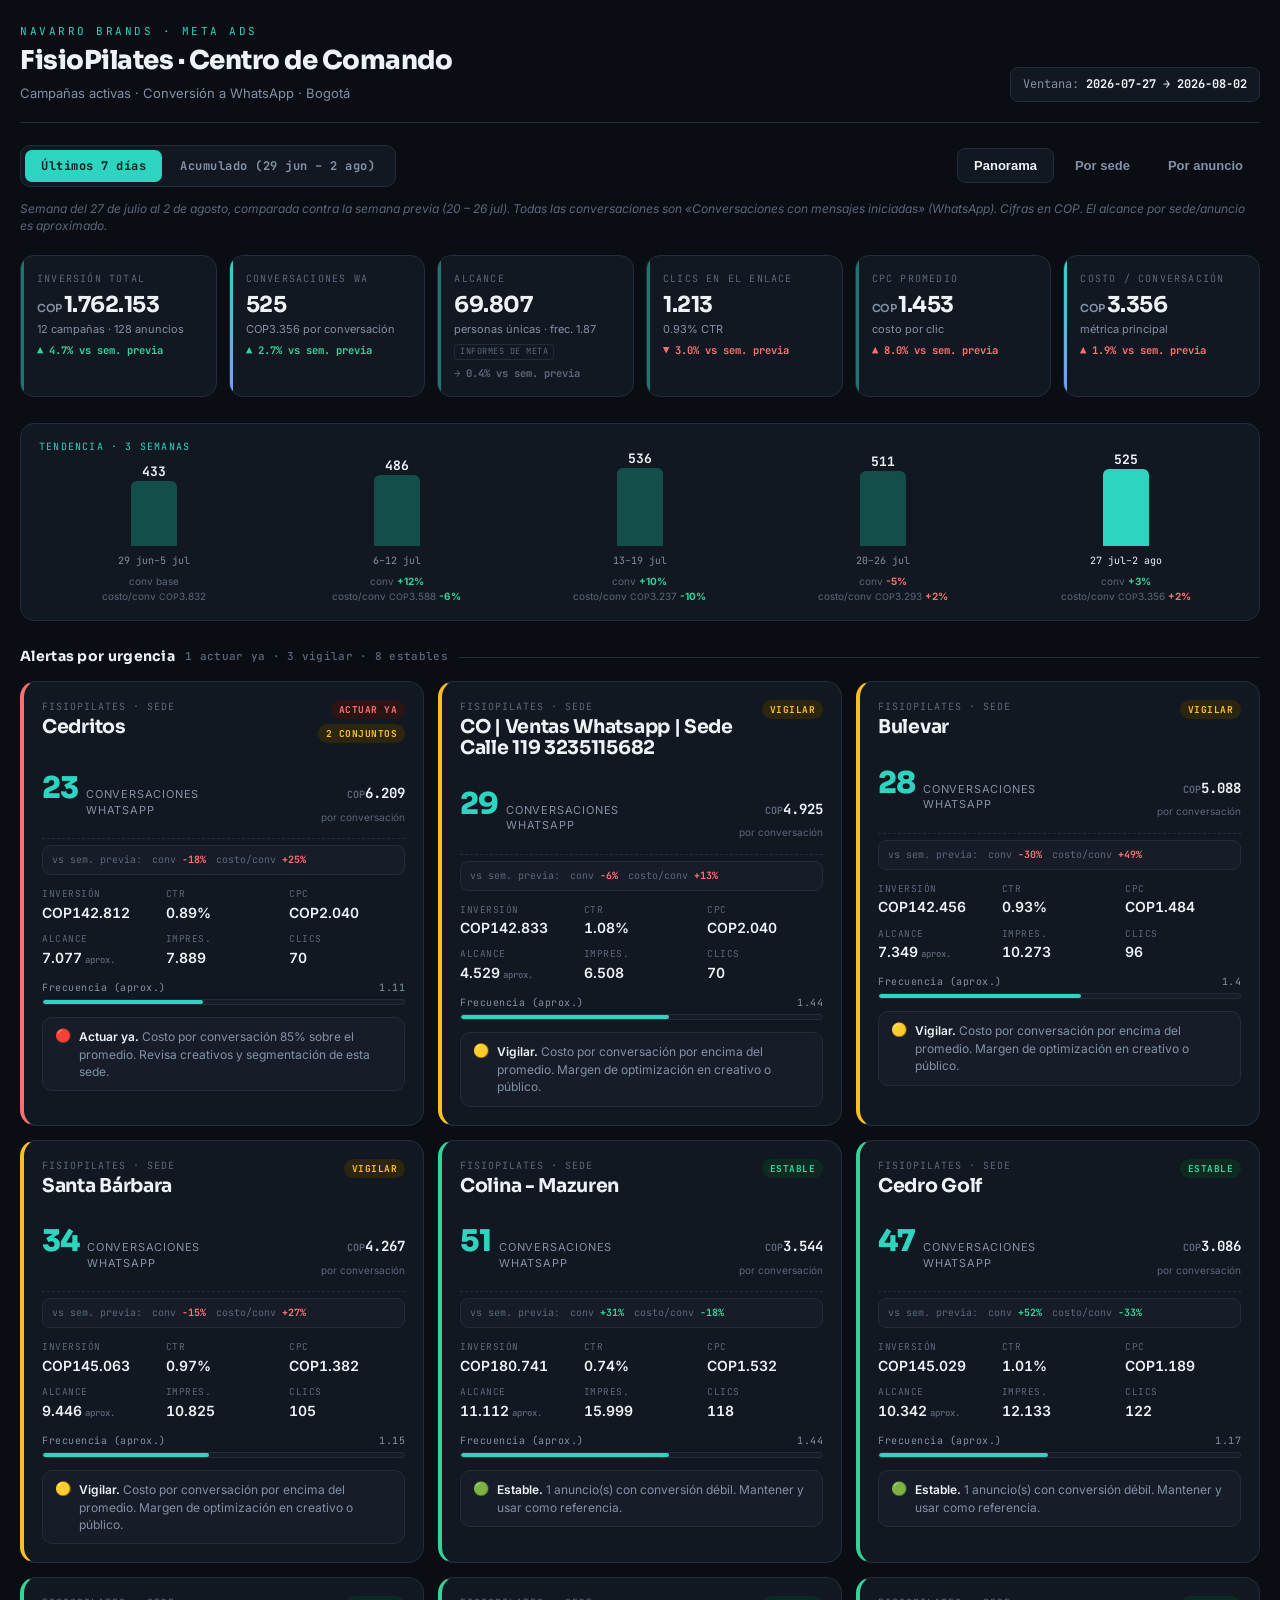
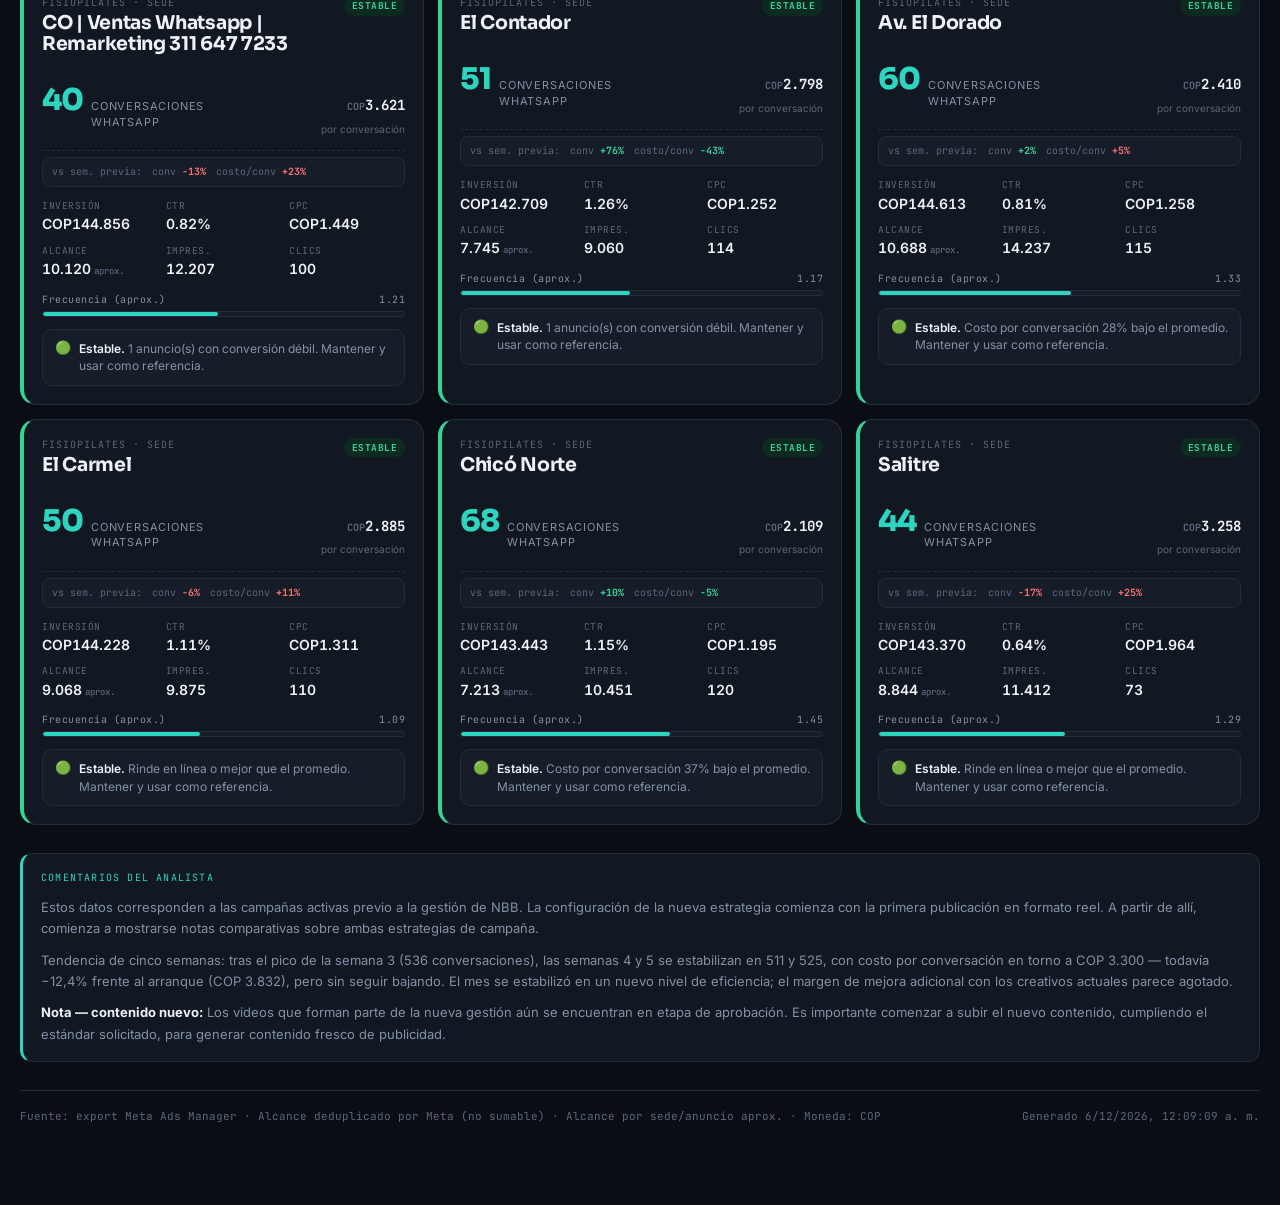
==== commit 05b5a296: "Actualización de semana 5" ====
--- a/index.html
+++ b/index.html
@@ -130,8 +130,8 @@
 
   <div class="toolbar">
     <div class="toggle" id="periodToggle">
-      <button data-p="w4" class="on">Últimos 7 días</button>
-      <button data-p="acc">Acumulado (29 jun – 26 jul)</button>
+      <button data-p="w5" class="on">Últimos 7 días</button>
+      <button data-p="acc">Acumulado (29 jun – 2 ago)</button>
     </div>
     <div class="tabs" id="viewTabs">
       <button data-v="overview" class="on">Panorama</button>
@@ -145,7 +145,7 @@
 
   <div id="trendStrip" style="background:var(--panel);border:1px solid var(--line);border-radius:14px;padding:16px 18px;margin-bottom:26px">
     <div style="font-family:var(--mono);font-size:10px;letter-spacing:1.2px;text-transform:uppercase;color:var(--teal);margin-bottom:14px">Tendencia · 3 semanas</div>
-    <div id="trendBars" style="display:grid;grid-template-columns:repeat(4,1fr);gap:18px"></div>
+    <div id="trendBars" style="display:grid;grid-template-columns:repeat(5,1fr);gap:14px"></div>
   </div>
 
   <div id="view-overview">
@@ -167,7 +167,8 @@
   <div class="comments">
     <div class="mh">Comentarios del analista</div>
     <p>Estos datos corresponden a las campañas activas previo a la gestión de NBB. La configuración de la nueva estrategia comienza con la primera publicación en formato reel. A partir de allí, comienza a mostrarse notas comparativas sobre ambas estrategias de campaña.</p>
-    <p>Tendencia de cuatro semanas: las conversaciones crecieron tres semanas seguidas (433 → 486 → 536) y en la cuarta se estabilizan en 511, todavía muy por encima del punto de partida. El costo por conversación bajó de COP 3.832 a 3.293 (−14,1% frente a la semana 1), con inversión semanal estable en torno a COP 1,7 M. La semana 4 sube levemente el costo (COP 3.237 → 3.293) y baja las conversaciones respecto al pico de la semana 3, primer indicio de que el impulso de los creativos actuales podría estar tocando techo. La frecuencia acumulada llega a 3,2: es la señal más clara para activar la personalización por audiencia de la nueva estrategia antes de que la fatiga erosione la eficiencia ganada.</p>
+    <p>Tendencia de cinco semanas: tras el pico de la semana 3 (536 conversaciones), las semanas 4 y 5 se estabilizan en 511 y 525, con costo por conversación en torno a COP 3.300 — todavía −12,4% frente al arranque (COP 3.832), pero sin seguir bajando. El mes se estabilizó en un nuevo nivel de eficiencia; el margen de mejora adicional con los creativos actuales parece agotado.</p>
+    <p><b>Nota — contenido nuevo:</b> Los videos que forman parte de la nueva gestión aún se encuentran en etapa de aprobación. Es importante comenzar a subir el nuevo contenido, cumpliendo el estándar solicitado, para generar contenido fresco de publicidad.</p>
   </div>
 
   <footer>
@@ -177,13 +178,13 @@
 </div>
 
 <script>
-const P = {"w4": {"label": "Últimos 7 días", "start": "2026-07-20", "end": "2026-07-26", "campaigns": [{"campaign": "CO | Colina - Mazuren | Ventas Whatsapp ‪- 320 8174583", "sede": "Colina - Mazuren", "spend": 169226, "conv": 39, "cpconv": 4339, "imp": 19168, "reach": 13034, "clicks": 109, "cpc": 1553, "ctr": 0.57, "freq": 1.47, "ads": 8, "sets": 1, "below_q": 0, "tot_q": 8, "below_ctr": 0, "below_cvr": 0}, {"campaign": "CO | Cedro Golf | Ventas Whatsapp 3204133677", "sede": "Cedro Golf", "spend": 141954, "conv": 31, "cpconv": 4579, "imp": 12904, "reach": 9945, "clicks": 105, "cpc": 1352, "ctr": 0.81, "freq": 1.3, "ads": 12, "sets": 1, "below_q": 0, "tot_q": 12, "below_ctr": 0, "below_cvr": 1}, {"campaign": "CO | El Contador | Ventas Whatsapp 3204049016", "sede": "El Contador", "spend": 141905, "conv": 29, "cpconv": 4893, "imp": 10289, "reach": 8008, "clicks": 86, "cpc": 1650, "ctr": 0.84, "freq": 1.28, "ads": 13, "sets": 1, "below_q": 0, "tot_q": 13, "below_ctr": 0, "below_cvr": 1}, {"campaign": "CO | Cedritos | Ventas Whatsapp ‪323 5213734‬ -", "sede": "Cedritos", "spend": 139585, "conv": 28, "cpconv": 4985, "imp": 10891, "reach": 8837, "clicks": 70, "cpc": 1994, "ctr": 0.64, "freq": 1.23, "ads": 26, "sets": 2, "below_q": 0, "tot_q": 26, "below_ctr": 1, "below_cvr": 1}, {"campaign": "CO | Salitre | Ventas Whatsapp - 3222415254", "sede": "Salitre", "spend": 137746, "conv": 53, "cpconv": 2599, "imp": 12569, "reach": 9113, "clicks": 90, "cpc": 1531, "ctr": 0.72, "freq": 1.38, "ads": 10, "sets": 1, "below_q": 0, "tot_q": 10, "below_ctr": 0, "below_cvr": 0}, {"campaign": "CO | El Carmel | Ventas Whatsapp - 3204040149", "sede": "El Carmel", "spend": 137663, "conv": 53, "cpconv": 2597, "imp": 12240, "reach": 10564, "clicks": 111, "cpc": 1240, "ctr": 0.91, "freq": 1.16, "ads": 9, "sets": 1, "below_q": 0, "tot_q": 9, "below_ctr": 0, "below_cvr": 0}, {"campaign": "CO | Chicó Norte | Ventas Whatsapp - 3235137959", "sede": "Chicó Norte", "spend": 137256, "conv": 62, "cpconv": 2214, "imp": 11553, "reach": 7712, "clicks": 157, "cpc": 874, "ctr": 1.36, "freq": 1.5, "ads": 6, "sets": 1, "below_q": 0, "tot_q": 6, "below_ctr": 0, "below_cvr": 0}, {"campaign": "CO | Bulevar | Ventas Whatsapp  3108633424", "sede": "Bulevar", "spend": 136482, "conv": 40, "cpconv": 3412, "imp": 12882, "reach": 9520, "clicks": 134, "cpc": 1019, "ctr": 1.04, "freq": 1.35, "ads": 12, "sets": 1, "below_q": 0, "tot_q": 12, "below_ctr": 0, "below_cvr": 1}, {"campaign": "CO | Av. El Dorado | Ventas Whatsapp - 3114455348", "sede": "Av. El Dorado", "spend": 135732, "conv": 59, "cpconv": 2301, "imp": 15340, "reach": 11018, "clicks": 123, "cpc": 1104, "ctr": 0.8, "freq": 1.39, "ads": 6, "sets": 1, "below_q": 0, "tot_q": 6, "below_ctr": 0, "below_cvr": 0}, {"campaign": "CO | Ventas Whatsapp | Remarketing 311 647 7233", "sede": "CO | Ventas Whatsapp | Remarketing 311 647 7233", "spend": 135420, "conv": 46, "cpconv": 2944, "imp": 17635, "reach": 13786, "clicks": 114, "cpc": 1188, "ctr": 0.65, "freq": 1.28, "ads": 7, "sets": 1, "below_q": 0, "tot_q": 7, "below_ctr": 0, "below_cvr": 1}, {"campaign": "CO | Ventas Whatsapp | Sede Calle 119 3235115682", "sede": "CO | Ventas Whatsapp | Sede Calle 119 3235115682", "spend": 134768, "conv": 31, "cpconv": 4347, "imp": 7670, "reach": 5111, "clicks": 53, "cpc": 2543, "ctr": 0.69, "freq": 1.5, "ads": 11, "sets": 1, "below_q": 0, "tot_q": 11, "below_ctr": 0, "below_cvr": 1}, {"campaign": "CO | Ventas Whatsapp | Santa Bárbara - 3227685819", "sede": "Santa Bárbara", "spend": 134756, "conv": 40, "cpconv": 3369, "imp": 10236, "reach": 9063, "clicks": 99, "cpc": 1361, "ctr": 0.97, "freq": 1.13, "ads": 10, "sets": 1, "below_q": 0, "tot_q": 10, "below_ctr": 0, "below_cvr": 0}], "totals": {"spend": 1682493, "conv": 511, "imp": 153377, "clicks": 1251, "campaigns": 12, "ads": 130, "cpconv": 3293, "cpc": 1345, "ctr": 0.82, "reach": 70064, "freq": 2.19}, "ads": [{"ad": "ABR 26 Anuncio | Video Señal", "campaigns": 11, "parts": [{"campaign": "CO | El Carmel | Ventas Whatsapp - 3204040149", "sede": "El Carmel", "spend": 136638, "conv": 53, "cpconv": 2578, "clicks": 109}, {"campaign": "CO | Ventas Whatsapp | Santa Bárbara - 3227685819", "sede": "Santa Bárbara", "spend": 133934, "conv": 40, "cpconv": 3348, "clicks": 99}, {"campaign": "CO | Cedritos | Ventas Whatsapp ‪323 5213734‬ -", "sede": "Cedritos", "spend": 111653, "conv": 23, "cpconv": 4854, "clicks": 53}, {"campaign": "CO | Ventas Whatsapp | Remarketing 311 647 7233", "sede": "CO | Ventas Whatsapp | Remarketing 311 647 7233", "spend": 110711, "conv": 38, "cpconv": 2913, "clicks": 90}, {"campaign": "CO | Bulevar | Ventas Whatsapp  3108633424", "sede": "Bulevar", "spend": 38598, "conv": 11, "cpconv": 3509, "clicks": 32}, {"campaign": "CO | Ventas Whatsapp | Sede Calle 119 3235115682", "sede": "CO | Ventas Whatsapp | Sede Calle 119 3235115682", "spend": 1987, "conv": 0, "cpconv": 0, "clicks": 0}, {"campaign": "CO | Colina - Mazuren | Ventas Whatsapp ‪- 320 8174583", "sede": "Colina - Mazuren", "spend": 1750, "conv": 1, "cpconv": 1750, "clicks": 2}, {"campaign": "CO | Cedro Golf | Ventas Whatsapp 3204133677", "sede": "Cedro Golf", "spend": 1144, "conv": 0, "cpconv": 0, "clicks": 0}, {"campaign": "CO | El Contador | Ventas Whatsapp 3204049016", "sede": "El Contador", "spend": 841, "conv": 1, "cpconv": 841, "clicks": 1}, {"campaign": "CO | Av. El Dorado | Ventas Whatsapp - 3114455348", "sede": "Av. El Dorado", "spend": 304, "conv": 1, "cpconv": 304, "clicks": 1}, {"campaign": "CO | Salitre | Ventas Whatsapp - 3222415254", "sede": "Salitre", "spend": 45, "conv": 0, "cpconv": 0, "clicks": 0}], "spend": 537605, "conv": 168, "cpconv": 3200, "imp": 50626, "reach": 42129, "clicks": 387, "ctr": 0.76, "cpc": 1389}, {"ad": "MAR 26 Anuncio | Video Esto es Fisiopilates", "campaigns": 12, "parts": [{"campaign": "CO | Chicó Norte | Ventas Whatsapp - 3235137959", "sede": "Chicó Norte", "spend": 126163, "conv": 59, "cpconv": 2138, "clicks": 142}, {"campaign": "CO | Ventas Whatsapp | Remarketing 311 647 7233", "sede": "CO | Ventas Whatsapp | Remarketing 311 647 7233", "spend": 6885, "conv": 3, "cpconv": 2295, "clicks": 9}, {"campaign": "CO | Cedro Golf | Ventas Whatsapp 3204133677", "sede": "Cedro Golf", "spend": 3881, "conv": 1, "cpconv": 3881, "clicks": 2}, {"campaign": "CO | Bulevar | Ventas Whatsapp  3108633424", "sede": "Bulevar", "spend": 1849, "conv": 1, "cpconv": 1849, "clicks": 2}, {"campaign": "CO | Colina - Mazuren | Ventas Whatsapp ‪- 320 8174583", "sede": "Colina - Mazuren", "spend": 1789, "conv": 0, "cpconv": 0, "clicks": 0}, {"campaign": "CO | Cedritos | Ventas Whatsapp ‪323 5213734‬ -", "sede": "Cedritos", "spend": 1534, "conv": 1, "cpconv": 1534, "clicks": 2}, {"campaign": "CO | Ventas Whatsapp | Sede Calle 119 3235115682", "sede": "CO | Ventas Whatsapp | Sede Calle 119 3235115682", "spend": 1444, "conv": 0, "cpconv": 0, "clicks": 0}, {"campaign": "CO | Av. El Dorado | Ventas Whatsapp - 3114455348", "sede": "Av. El Dorado", "spend": 1059, "conv": 0, "cpconv": 0, "clicks": 0}, {"campaign": "CO | El Contador | Ventas Whatsapp 3204049016", "sede": "El Contador", "spend": 640, "conv": 0, "cpconv": 0, "clicks": 0}, {"campaign": "CO | El Carmel | Ventas Whatsapp - 3204040149", "sede": "El Carmel", "spend": 226, "conv": 0, "cpconv": 0, "clicks": 0}, {"campaign": "CO | Salitre | Ventas Whatsapp - 3222415254", "sede": "Salitre", "spend": 202, "conv": 0, "cpconv": 0, "clicks": 0}, {"campaign": "CO | Ventas Whatsapp | Santa Bárbara - 3227685819", "sede": "Santa Bárbara", "spend": 58, "conv": 0, "cpconv": 0, "clicks": 0}], "spend": 145730, "conv": 65, "cpconv": 2242, "imp": 11965, "reach": 8105, "clicks": 157, "ctr": 1.31, "cpc": 928}, {"ad": "Video Pos inauguración", "campaigns": 1, "parts": [{"campaign": "CO | Av. El Dorado | Ventas Whatsapp - 3114455348", "sede": "Av. El Dorado", "spend": 133569, "conv": 58, "cpconv": 2303, "clicks": 121}], "spend": 133569, "conv": 58, "cpconv": 2303, "imp": 15133, "reach": 10819, "clicks": 121, "ctr": 0.8, "cpc": 1104}, {"ad": "Video | promocional nueva sede salitre", "campaigns": 1, "parts": [{"campaign": "CO | Salitre | Ventas Whatsapp - 3222415254", "sede": "Salitre", "spend": 136093, "conv": 53, "cpconv": 2568, "clicks": 90}], "spend": 136093, "conv": 53, "cpconv": 2568, "imp": 12437, "reach": 8992, "clicks": 90, "ctr": 0.72, "cpc": 1512}, {"ad": "Video 1 nueva sede", "campaigns": 1, "parts": [{"campaign": "CO | Colina - Mazuren | Ventas Whatsapp ‪- 320 8174583", "sede": "Colina - Mazuren", "spend": 155728, "conv": 34, "cpconv": 4580, "clicks": 91}], "spend": 155728, "conv": 34, "cpconv": 4580, "imp": 17795, "reach": 11769, "clicks": 91, "ctr": 0.51, "cpc": 1711}, {"ad": "Anuncio 8 | Video Promociones 2", "campaigns": 2, "parts": [{"campaign": "CO | Cedro Golf | Ventas Whatsapp 3204133677", "sede": "Cedro Golf", "spend": 134744, "conv": 30, "cpconv": 4491, "clicks": 102}, {"campaign": "CO | Cedritos | Ventas Whatsapp ‪323 5213734‬ -", "sede": "Cedritos", "spend": 67, "conv": 0, "cpconv": 0, "clicks": 0}], "spend": 134811, "conv": 30, "cpconv": 4494, "imp": 12570, "reach": 9633, "clicks": 102, "ctr": 0.81, "cpc": 1322}, {"ad": "Enero -Video  General Calle 119", "campaigns": 1, "parts": [{"campaign": "CO | Ventas Whatsapp | Sede Calle 119 3235115682", "sede": "CO | Ventas Whatsapp | Sede Calle 119 3235115682", "spend": 126364, "conv": 29, "cpconv": 4357, "clicks": 50}], "spend": 126364, "conv": 29, "cpconv": 4357, "imp": 7181, "reach": 4664, "clicks": 50, "ctr": 0.7, "cpc": 2527}, {"ad": "Enero - Video General Contador", "campaigns": 1, "parts": [{"campaign": "CO | El Contador | Ventas Whatsapp 3204049016", "sede": "El Contador", "spend": 138754, "conv": 28, "cpconv": 4956, "clicks": 83}], "spend": 138754, "conv": 28, "cpconv": 4956, "imp": 10065, "reach": 7798, "clicks": 83, "ctr": 0.82, "cpc": 1672}, {"ad": "Imagen Bulevar", "campaigns": 1, "parts": [{"campaign": "CO | Bulevar | Ventas Whatsapp  3108633424", "sede": "Bulevar", "spend": 64381, "conv": 16, "cpconv": 4024, "clicks": 73}], "spend": 64381, "conv": 16, "cpconv": 4024, "imp": 6731, "reach": 4039, "clicks": 73, "ctr": 1.08, "cpc": 882}, {"ad": "Imagen 2 Bulevar", "campaigns": 1, "parts": [{"campaign": "CO | Bulevar | Ventas Whatsapp  3108633424", "sede": "Bulevar", "spend": 12197, "conv": 5, "cpconv": 2439, "clicks": 13}], "spend": 12197, "conv": 5, "cpconv": 2439, "imp": 908, "reach": 619, "clicks": 13, "ctr": 1.43, "cpc": 938}, {"ad": "Anuncio 7 | Video Promociones Agosto", "campaigns": 1, "parts": [{"campaign": "CO | Ventas Whatsapp | Remarketing 311 647 7233", "sede": "CO | Ventas Whatsapp | Remarketing 311 647 7233", "spend": 7226, "conv": 4, "cpconv": 1806, "clicks": 11}], "spend": 7226, "conv": 4, "cpconv": 1806, "imp": 764, "reach": 647, "clicks": 11, "ctr": 1.44, "cpc": 657}, {"ad": "Enero - Video General Bulevar", "campaigns": 1, "parts": [{"campaign": "CO | Bulevar | Ventas Whatsapp  3108633424", "sede": "Bulevar", "spend": 11927, "conv": 3, "cpconv": 3976, "clicks": 5}], "spend": 11927, "conv": 3, "cpconv": 3976, "imp": 705, "reach": 642, "clicks": 5, "ctr": 0.71, "cpc": 2385}, {"ad": "ABR 26 Anuncio | Video Señal - Copia", "campaigns": 1, "parts": [{"campaign": "CO | Chicó Norte | Ventas Whatsapp - 3235137959", "sede": "Chicó Norte", "spend": 10141, "conv": 3, "cpconv": 3380, "clicks": 14}], "spend": 10141, "conv": 3, "cpconv": 3380, "imp": 1100, "reach": 985, "clicks": 14, "ctr": 1.27, "cpc": 724}, {"ad": "MAR 26 Anuncio | Video Fisio es para todos", "campaigns": 8, "parts": [{"campaign": "CO | Bulevar | Ventas Whatsapp  3108633424", "sede": "Bulevar", "spend": 2075, "conv": 3, "cpconv": 692, "clicks": 5}, {"campaign": "CO | Chicó Norte | Ventas Whatsapp - 3235137959", "sede": "Chicó Norte", "spend": 786, "conv": 0, "cpconv": 0, "clicks": 1}, {"campaign": "CO | Cedritos | Ventas Whatsapp ‪323 5213734‬ -", "sede": "Cedritos", "spend": 669, "conv": 0, "cpconv": 0, "clicks": 0}, {"campaign": "CO | El Contador | Ventas Whatsapp 3204049016", "sede": "El Contador", "spend": 415, "conv": 0, "cpconv": 0, "clicks": 1}, {"campaign": "CO | Ventas Whatsapp | Santa Bárbara - 3227685819", "sede": "Santa Bárbara", "spend": 285, "conv": 0, "cpconv": 0, "clicks": 0}, {"campaign": "CO | Ventas Whatsapp | Sede Calle 119 3235115682", "sede": "CO | Ventas Whatsapp | Sede Calle 119 3235115682", "spend": 86, "conv": 0, "cpconv": 0, "clicks": 0}, {"campaign": "CO | Salitre | Ventas Whatsapp - 3222415254", "sede": "Salitre", "spend": 29, "conv": 0, "cpconv": 0, "clicks": 0}, {"campaign": "CO | El Carmel | Ventas Whatsapp - 3204040149", "sede": "El Carmel", "spend": 2, "conv": 0, "cpconv": 0, "clicks": 0}], "spend": 4347, "conv": 3, "cpconv": 1449, "imp": 274, "reach": 252, "clicks": 7, "ctr": 2.55, "cpc": 621}, {"ad": "Anuncio 7 | Video Cómo llegar Cedritos", "campaigns": 1, "parts": [{"campaign": "CO | Cedritos | Ventas Whatsapp ‪323 5213734‬ -", "sede": "Cedritos", "spend": 12917, "conv": 2, "cpconv": 6458, "clicks": 7}], "spend": 12917, "conv": 2, "cpconv": 6458, "imp": 1119, "reach": 937, "clicks": 7, "ctr": 0.63, "cpc": 1845}, {"ad": "Anuncio 6 | Video Promociones 2", "campaigns": 3, "parts": [{"campaign": "CO | Ventas Whatsapp | Sede Calle 119 3235115682", "sede": "CO | Ventas Whatsapp | Sede Calle 119 3235115682", "spend": 3104, "conv": 2, "cpconv": 1552, "clicks": 2}, {"campaign": "CO | El Carmel | Ventas Whatsapp - 3204040149", "sede": "El Carmel", "spend": 609, "conv": 0, "cpconv": 0, "clicks": 2}, {"campaign": "CO | Ventas Whatsapp | Santa Bárbara - 3227685819", "sede": "Santa Bárbara", "spend": 349, "conv": 0, "cpconv": 0, "clicks": 0}], "spend": 4062, "conv": 2, "cpconv": 2031, "imp": 311, "reach": 286, "clicks": 4, "ctr": 1.29, "cpc": 1016}, {"ad": "Imagen 1 nueva sede", "campaigns": 1, "parts": [{"campaign": "CO | Colina - Mazuren | Ventas Whatsapp ‪- 320 8174583", "sede": "Colina - Mazuren", "spend": 2785, "conv": 2, "cpconv": 1392, "clicks": 7}], "spend": 2785, "conv": 2, "cpconv": 1392, "imp": 486, "reach": 450, "clicks": 7, "ctr": 1.44, "cpc": 398}, {"ad": "Imagen 2 nueva sede", "campaigns": 1, "parts": [{"campaign": "CO | Colina - Mazuren | Ventas Whatsapp ‪- 320 8174583", "sede": "Colina - Mazuren", "spend": 4437, "conv": 1, "cpconv": 4437, "clicks": 7}], "spend": 4437, "conv": 1, "cpconv": 4437, "imp": 397, "reach": 369, "clicks": 7, "ctr": 1.76, "cpc": 634}, {"ad": "Video promociones general", "campaigns": 1, "parts": [{"campaign": "CO | Bulevar | Ventas Whatsapp  3108633424", "sede": "Bulevar", "spend": 1952, "conv": 1, "cpconv": 1952, "clicks": 1}], "spend": 1952, "conv": 1, "cpconv": 1952, "imp": 106, "reach": 98, "clicks": 1, "ctr": 0.94, "cpc": 1952}, {"ad": "MAR 26 Anuncio |Video General Mazuren", "campaigns": 2, "parts": [{"campaign": "CO | Colina - Mazuren | Ventas Whatsapp ‪- 320 8174583", "sede": "Colina - Mazuren", "spend": 1688, "conv": 1, "cpconv": 1688, "clicks": 2}, {"campaign": "CO | Av. El Dorado | Ventas Whatsapp - 3114455348", "sede": "Av. El Dorado", "spend": 270, "conv": 0, "cpconv": 0, "clicks": 1}], "spend": 1958, "conv": 1, "cpconv": 1958, "imp": 140, "reach": 132, "clicks": 3, "ctr": 2.14, "cpc": 653}, {"ad": "FEB 26  Imagen beneficios mes", "campaigns": 2, "parts": [{"campaign": "CO | Ventas Whatsapp | Remarketing 311 647 7233", "sede": "CO | Ventas Whatsapp | Remarketing 311 647 7233", "spend": 1513, "conv": 1, "cpconv": 1513, "clicks": 2}, {"campaign": "CO | Bulevar | Ventas Whatsapp  3108633424", "sede": "Bulevar", "spend": 796, "conv": 0, "cpconv": 0, "clicks": 0}], "spend": 2309, "conv": 1, "cpconv": 2309, "imp": 165, "reach": 140, "clicks": 2, "ctr": 1.21, "cpc": 1154}, {"ad": "ABR 26 Anuncio | Video DOLOR", "campaigns": 9, "parts": [{"campaign": "CO | Cedritos | Ventas Whatsapp ‪323 5213734‬ -", "sede": "Cedritos", "spend": 924, "conv": 1, "cpconv": 924, "clicks": 1}, {"campaign": "CO | Bulevar | Ventas Whatsapp  3108633424", "sede": "Bulevar", "spend": 339, "conv": 0, "cpconv": 0, "clicks": 0}, {"campaign": "CO | Ventas Whatsapp | Remarketing 311 647 7233", "sede": "CO | Ventas Whatsapp | Remarketing 311 647 7233", "spend": 306, "conv": 0, "cpconv": 0, "clicks": 0}, {"campaign": "CO | Ventas Whatsapp | Sede Calle 119 3235115682", "sede": "CO | Ventas Whatsapp | Sede Calle 119 3235115682", "spend": 59, "conv": 0, "cpconv": 0, "clicks": 0}, {"campaign": "CO | El Contador | Ventas Whatsapp 3204049016", "sede": "El Contador", "spend": 31, "conv": 0, "cpconv": 0, "clicks": 0}, {"campaign": "CO | Colina - Mazuren | Ventas Whatsapp ‪- 320 8174583", "sede": "Colina - Mazuren", "spend": 29, "conv": 0, "cpconv": 0, "clicks": 0}, {"campaign": "CO | Av. El Dorado | Ventas Whatsapp - 3114455348", "sede": "Av. El Dorado", "spend": 27, "conv": 0, "cpconv": 0, "clicks": 0}, {"campaign": "CO | Chicó Norte | Ventas Whatsapp - 3235137959", "sede": "Chicó Norte", "spend": 3, "conv": 0, "cpconv": 0, "clicks": 0}, {"campaign": "CO | Ventas Whatsapp | Santa Bárbara - 3227685819", "sede": "Santa Bárbara", "spend": 0, "conv": 0, "cpconv": 0, "clicks": 0}], "spend": 1718, "conv": 1, "cpconv": 1718, "imp": 123, "reach": 113, "clicks": 1, "ctr": 0.81, "cpc": 1718}, {"ad": "| Video Promociones general", "campaigns": 2, "parts": [{"campaign": "CO | Cedritos | Ventas Whatsapp ‪323 5213734‬ -", "sede": "Cedritos", "spend": 917, "conv": 1, "cpconv": 917, "clicks": 1}, {"campaign": "CO | Cedro Golf | Ventas Whatsapp 3204133677", "sede": "Cedro Golf", "spend": 358, "conv": 0, "cpconv": 0, "clicks": 0}], "spend": 1275, "conv": 1, "cpconv": 1275, "imp": 39, "reach": 37, "clicks": 1, "ctr": 2.56, "cpc": 1275}, {"ad": "Enero -Video General Cedritos", "campaigns": 1, "parts": [{"campaign": "CO | Cedritos | Ventas Whatsapp ‪323 5213734‬ -", "sede": "Cedritos", "spend": 6023, "conv": 0, "cpconv": 0, "clicks": 4}], "spend": 6023, "conv": 0, "cpconv": 0, "imp": 586, "reach": 580, "clicks": 4, "ctr": 0.68, "cpc": 1506}, {"ad": "MAR 26 Anuncio | Video Fisio es para todos - Copia", "campaigns": 2, "parts": [{"campaign": "CO | Ventas Whatsapp | Remarketing 311 647 7233", "sede": "CO | Ventas Whatsapp | Remarketing 311 647 7233", "spend": 5196, "conv": 0, "cpconv": 0, "clicks": 2}, {"campaign": "CO | Cedritos | Ventas Whatsapp ‪323 5213734‬ -", "sede": "Cedritos", "spend": 52, "conv": 0, "cpconv": 0, "clicks": 0}], "spend": 5248, "conv": 0, "cpconv": 0, "imp": 382, "reach": 338, "clicks": 2, "ctr": 0.52, "cpc": 2624}, {"ad": "FEB 26  Video beneficios mes", "campaigns": 2, "parts": [{"campaign": "CO | Ventas Whatsapp | Remarketing 311 647 7233", "sede": "CO | Ventas Whatsapp | Remarketing 311 647 7233", "spend": 3583, "conv": 0, "cpconv": 0, "clicks": 0}, {"campaign": "CO | Bulevar | Ventas Whatsapp  3108633424", "sede": "Bulevar", "spend": 1163, "conv": 0, "cpconv": 0, "clicks": 0}], "spend": 4746, "conv": 0, "cpconv": 0, "imp": 383, "reach": 339, "clicks": 0, "ctr": 0.0, "cpc": 0}, {"ad": "Anuncio 3 | Carrusel Promos", "campaigns": 6, "parts": [{"campaign": "CO | Cedritos | Ventas Whatsapp ‪323 5213734‬ -", "sede": "Cedritos", "spend": 1534, "conv": 0, "cpconv": 0, "clicks": 1}, {"campaign": "CO | Cedro Golf | Ventas Whatsapp 3204133677", "sede": "Cedro Golf", "spend": 473, "conv": 0, "cpconv": 0, "clicks": 0}, {"campaign": "CO | Ventas Whatsapp | Sede Calle 119 3235115682", "sede": "CO | Ventas Whatsapp | Sede Calle 119 3235115682", "spend": 380, "conv": 0, "cpconv": 0, "clicks": 0}, {"campaign": "CO | Chicó Norte | Ventas Whatsapp - 3235137959", "sede": "Chicó Norte", "spend": 157, "conv": 0, "cpconv": 0, "clicks": 0}, {"campaign": "CO | El Contador | Ventas Whatsapp 3204049016", "sede": "El Contador", "spend": 87, "conv": 0, "cpconv": 0, "clicks": 0}, {"campaign": "CO | Ventas Whatsapp | Santa Bárbara - 3227685819", "sede": "Santa Bárbara", "spend": 85, "conv": 0, "cpconv": 0, "clicks": 0}], "spend": 2716, "conv": 0, "cpconv": 0, "imp": 101, "reach": 91, "clicks": 1, "ctr": 0.99, "cpc": 2716}, {"ad": "Video 2 nueva sede", "campaigns": 1, "parts": [{"campaign": "CO | Colina - Mazuren | Ventas Whatsapp ‪- 320 8174583", "sede": "Colina - Mazuren", "spend": 1020, "conv": 0, "cpconv": 0, "clicks": 0}], "spend": 1020, "conv": 0, "cpconv": 0, "imp": 117, "reach": 102, "clicks": 0, "ctr": 0.0, "cpc": 0}, {"ad": "Anuncio 2 | Imagen Promos", "campaigns": 3, "parts": [{"campaign": "CO | Cedritos | Ventas Whatsapp ‪323 5213734‬ -", "sede": "Cedritos", "spend": 857, "conv": 0, "cpconv": 0, "clicks": 1}, {"campaign": "CO | Cedro Golf | Ventas Whatsapp 3204133677", "sede": "Cedro Golf", "spend": 536, "conv": 0, "cpconv": 0, "clicks": 0}, {"campaign": "CO | El Contador | Ventas Whatsapp 3204049016", "sede": "El Contador", "spend": 239, "conv": 0, "cpconv": 0, "clicks": 1}], "spend": 1632, "conv": 0, "cpconv": 0, "imp": 91, "reach": 81, "clicks": 2, "ctr": 2.2, "cpc": 816}, {"ad": "FEB 26 -Carrusel General Cedritos", "campaigns": 1, "parts": [{"campaign": "CO | Cedritos | Ventas Whatsapp ‪323 5213734‬ -", "sede": "Cedritos", "spend": 725, "conv": 0, "cpconv": 0, "clicks": 0}], "spend": 725, "conv": 0, "cpconv": 0, "imp": 55, "reach": 50, "clicks": 0, "ctr": 0.0, "cpc": 0}, {"ad": "Anuncio 1 | Video Promociones", "campaigns": 4, "parts": [{"campaign": "CO | Cedritos | Ventas Whatsapp ‪323 5213734‬ -", "sede": "Cedritos", "spend": 763, "conv": 0, "cpconv": 0, "clicks": 0}, {"campaign": "CO | El Contador | Ventas Whatsapp 3204049016", "sede": "El Contador", "spend": 309, "conv": 0, "cpconv": 0, "clicks": 0}, {"campaign": "CO | Cedro Golf | Ventas Whatsapp 3204133677", "sede": "Cedro Golf", "spend": 73, "conv": 0, "cpconv": 0, "clicks": 0}, {"campaign": "CO | El Carmel | Ventas Whatsapp - 3204040149", "sede": "El Carmel", "spend": 43, "conv": 0, "cpconv": 0, "clicks": 0}], "spend": 1188, "conv": 0, "cpconv": 0, "imp": 47, "reach": 45, "clicks": 0, "ctr": 0.0, "cpc": 0}, {"ad": "OCT Anuncio 8 | Imagen", "campaigns": 6, "parts": [{"campaign": "CO | Bulevar | Ventas Whatsapp  3108633424", "sede": "Bulevar", "spend": 683, "conv": 0, "cpconv": 0, "clicks": 3}, {"campaign": "CO | Cedro Golf | Ventas Whatsapp 3204133677", "sede": "Cedro Golf", "spend": 277, "conv": 0, "cpconv": 0, "clicks": 0}, {"campaign": "CO | El Contador | Ventas Whatsapp 3204049016", "sede": "El Contador", "spend": 218, "conv": 0, "cpconv": 0, "clicks": 0}, {"campaign": "CO | Cedritos | Ventas Whatsapp ‪323 5213734‬ -", "sede": "Cedritos", "spend": 132, "conv": 0, "cpconv": 0, "clicks": 0}, {"campaign": "CO | El Carmel | Ventas Whatsapp - 3204040149", "sede": "El Carmel", "spend": 18, "conv": 0, "cpconv": 0, "clicks": 0}, {"campaign": "CO | Ventas Whatsapp | Santa Bárbara - 3227685819", "sede": "Santa Bárbara", "spend": 8, "conv": 0, "cpconv": 0, "clicks": 0}], "spend": 1336, "conv": 0, "cpconv": 0, "imp": 100, "reach": 92, "clicks": 3, "ctr": 3.0, "cpc": 445}, {"ad": "FEB 26 -Video General Calle 119", "campaigns": 1, "parts": [{"campaign": "CO | Ventas Whatsapp | Sede Calle 119 3235115682", "sede": "CO | Ventas Whatsapp | Sede Calle 119 3235115682", "spend": 654, "conv": 0, "cpconv": 0, "clicks": 0}], "spend": 654, "conv": 0, "cpconv": 0, "imp": 33, "reach": 30, "clicks": 0, "ctr": 0.0, "cpc": 0}, {"ad": "Carrusel | nueva sede salitre", "campaigns": 1, "parts": [{"campaign": "CO | Salitre | Ventas Whatsapp - 3222415254", "sede": "Salitre", "spend": 638, "conv": 0, "cpconv": 0, "clicks": 0}], "spend": 638, "conv": 0, "cpconv": 0, "imp": 53, "reach": 44, "clicks": 0, "ctr": 0.0, "cpc": 0}, {"ad": "Video lanzamient4 - ¿como llegar a bulevar?", "campaigns": 1, "parts": [{"campaign": "CO | Bulevar | Ventas Whatsapp  3108633424", "sede": "Bulevar", "spend": 522, "conv": 0, "cpconv": 0, "clicks": 0}], "spend": 522, "conv": 0, "cpconv": 0, "imp": 29, "reach": 28, "clicks": 0, "ctr": 0.0, "cpc": 0}, {"ad": "Video Cómo llegar", "campaigns": 1, "parts": [{"campaign": "CO | Av. El Dorado | Ventas Whatsapp - 3114455348", "sede": "Av. El Dorado", "spend": 503, "conv": 0, "cpconv": 0, "clicks": 0}], "spend": 503, "conv": 0, "cpconv": 0, "imp": 36, "reach": 31, "clicks": 0, "ctr": 0.0, "cpc": 0}, {"ad": "Anuncio  | video como llegar sede cedro golf", "campaigns": 1, "parts": [{"campaign": "CO | Cedro Golf | Ventas Whatsapp 3204133677", "sede": "Cedro Golf", "spend": 403, "conv": 0, "cpconv": 0, "clicks": 1}], "spend": 403, "conv": 0, "cpconv": 0, "imp": 25, "reach": 22, "clicks": 1, "ctr": 4.0, "cpc": 403}, {"ad": "Anuncio 8 | Video Promociones agosto", "campaigns": 3, "parts": [{"campaign": "CO | Cedritos | Ventas Whatsapp ‪323 5213734‬ -", "sede": "Cedritos", "spend": 384, "conv": 0, "cpconv": 0, "clicks": 0}, {"campaign": "CO | El Contador | Ventas Whatsapp 3204049016", "sede": "El Contador", "spend": 61, "conv": 0, "cpconv": 0, "clicks": 0}, {"campaign": "CO | Cedro Golf | Ventas Whatsapp 3204133677", "sede": "Cedro Golf", "spend": 36, "conv": 0, "cpconv": 0, "clicks": 0}], "spend": 481, "conv": 0, "cpconv": 0, "imp": 35, "reach": 26, "clicks": 0, "ctr": 0.0, "cpc": 0}, {"ad": "FEB 26 -Video General Cedritos", "campaigns": 1, "parts": [{"campaign": "CO | Cedritos | Ventas Whatsapp ‪323 5213734‬ -", "sede": "Cedritos", "spend": 434, "conv": 0, "cpconv": 0, "clicks": 0}], "spend": 434, "conv": 0, "cpconv": 0, "imp": 30, "reach": 27, "clicks": 0, "ctr": 0.0, "cpc": 0}, {"ad": "Anuncio 7 | Video Promociones", "campaigns": 2, "parts": [{"campaign": "CO | Ventas Whatsapp | Sede Calle 119 3235115682", "sede": "CO | Ventas Whatsapp | Sede Calle 119 3235115682", "spend": 332, "conv": 0, "cpconv": 0, "clicks": 1}, {"campaign": "CO | Ventas Whatsapp | Santa Bárbara - 3227685819", "sede": "Santa Bárbara", "spend": 29, "conv": 0, "cpconv": 0, "clicks": 0}], "spend": 361, "conv": 0, "cpconv": 0, "imp": 22, "reach": 22, "clicks": 1, "ctr": 4.55, "cpc": 361}, {"ad": "Enero -Video General Salitre", "campaigns": 1, "parts": [{"campaign": "CO | Salitre | Ventas Whatsapp - 3222415254", "sede": "Salitre", "spend": 325, "conv": 0, "cpconv": 0, "clicks": 0}], "spend": 325, "conv": 0, "cpconv": 0, "imp": 24, "reach": 23, "clicks": 0, "ctr": 0.0, "cpc": 0}, {"ad": "Video Promociones general", "campaigns": 3, "parts": [{"campaign": "CO | Ventas Whatsapp | Sede Calle 119 3235115682", "sede": "CO | Ventas Whatsapp | Sede Calle 119 3235115682", "spend": 288, "conv": 0, "cpconv": 0, "clicks": 0}, {"campaign": "CO | Chicó Norte | Ventas Whatsapp - 3235137959", "sede": "Chicó Norte", "spend": 6, "conv": 0, "cpconv": 0, "clicks": 0}, {"campaign": "CO | Ventas Whatsapp | Santa Bárbara - 3227685819", "sede": "Santa Bárbara", "spend": 0, "conv": 0, "cpconv": 0, "clicks": 0}], "spend": 294, "conv": 0, "cpconv": 0, "imp": 16, "reach": 14, "clicks": 0, "ctr": 0.0, "cpc": 0}, {"ad": "Video | cómo llegar Salitre", "campaigns": 1, "parts": [{"campaign": "CO | Salitre | Ventas Whatsapp - 3222415254", "sede": "Salitre", "spend": 269, "conv": 0, "cpconv": 0, "clicks": 0}], "spend": 269, "conv": 0, "cpconv": 0, "imp": 28, "reach": 27, "clicks": 0, "ctr": 0.0, "cpc": 0}, {"ad": "FEB 26 -Video General Contador", "campaigns": 1, "parts": [{"campaign": "CO | El Contador | Ventas Whatsapp 3204049016", "sede": "El Contador", "spend": 137, "conv": 0, "cpconv": 0, "clicks": 0}], "spend": 137, "conv": 0, "cpconv": 0, "imp": 13, "reach": 13, "clicks": 0, "ctr": 0.0, "cpc": 0}, {"ad": "Anuncio 6 | Video Cómo llegar Contador", "campaigns": 1, "parts": [{"campaign": "CO | El Contador | Ventas Whatsapp 3204049016", "sede": "El Contador", "spend": 110, "conv": 0, "cpconv": 0, "clicks": 0}], "spend": 110, "conv": 0, "cpconv": 0, "imp": 6, "reach": 6, "clicks": 0, "ctr": 0.0, "cpc": 0}, {"ad": "FEB 26 -Video General Carmel", "campaigns": 1, "parts": [{"campaign": "CO | El Carmel | Ventas Whatsapp - 3204040149", "sede": "El Carmel", "spend": 101, "conv": 0, "cpconv": 0, "clicks": 0}], "spend": 101, "conv": 0, "cpconv": 0, "imp": 1, "reach": 1, "clicks": 0, "ctr": 0.0, "cpc": 0}, {"ad": "FEB 26 -Carrusel General Calle 119", "campaigns": 1, "parts": [{"campaign": "CO | Ventas Whatsapp | Sede Calle 119 3235115682", "sede": "CO | Ventas Whatsapp | Sede Calle 119 3235115682", "spend": 70, "conv": 0, "cpconv": 0, "clicks": 0}], "spend": 70, "conv": 0, "cpconv": 0, "imp": 1, "reach": 1, "clicks": 0, "ctr": 0.0, "cpc": 0}, {"ad": "FEB 26 -Carrusel General contador", "campaigns": 1, "parts": [{"campaign": "CO | El Contador | Ventas Whatsapp 3204049016", "sede": "El Contador", "spend": 63, "conv": 0, "cpconv": 0, "clicks": 0}], "spend": 63, "conv": 0, "cpconv": 0, "imp": 4, "reach": 4, "clicks": 0, "ctr": 0.0, "cpc": 0}, {"ad": "Video | Sede aesthetic", "campaigns": 1, "parts": [{"campaign": "CO | Salitre | Ventas Whatsapp - 3222415254", "sede": "Salitre", "spend": 60, "conv": 0, "cpconv": 0, "clicks": 0}], "spend": 60, "conv": 0, "cpconv": 0, "imp": 1, "reach": 1, "clicks": 0, "ctr": 0.0, "cpc": 0}, {"ad": "FEB 26 -Carrusel General contador - Copia", "campaigns": 1, "parts": [{"campaign": "CO | Salitre | Ventas Whatsapp - 3222415254", "sede": "Salitre", "spend": 57, "conv": 0, "cpconv": 0, "clicks": 0}], "spend": 57, "conv": 0, "cpconv": 0, "imp": 3, "reach": 3, "clicks": 0, "ctr": 0.0, "cpc": 0}, {"ad": "Video Promociones General", "campaigns": 1, "parts": [{"campaign": "CO | Salitre | Ventas Whatsapp - 3222415254", "sede": "Salitre", "spend": 28, "conv": 0, "cpconv": 0, "clicks": 0}], "spend": 28, "conv": 0, "cpconv": 0, "imp": 4, "reach": 4, "clicks": 0, "ctr": 0.0, "cpc": 0}, {"ad": "MAR 26 Anuncio | Video Dolor", "campaigns": 1, "parts": [{"campaign": "CO | Cedro Golf | Ventas Whatsapp 3204133677", "sede": "Cedro Golf", "spend": 24, "conv": 0, "cpconv": 0, "clicks": 0}], "spend": 24, "conv": 0, "cpconv": 0, "imp": 2, "reach": 2, "clicks": 0, "ctr": 0.0, "cpc": 0}, {"ad": "Enero - Video General Carmel", "campaigns": 1, "parts": [{"campaign": "CO | El Carmel | Ventas Whatsapp - 3204040149", "sede": "El Carmel", "spend": 20, "conv": 0, "cpconv": 0, "clicks": 0}], "spend": 20, "conv": 0, "cpconv": 0, "imp": 2, "reach": 2, "clicks": 0, "ctr": 0.0, "cpc": 0}, {"ad": "FEB 26 -Video General Santa bárbara", "campaigns": 1, "parts": [{"campaign": "CO | Ventas Whatsapp | Santa Bárbara - 3227685819", "sede": "Santa Bárbara", "spend": 8, "conv": 0, "cpconv": 0, "clicks": 0}], "spend": 8, "conv": 0, "cpconv": 0, "imp": 2, "reach": 2, "clicks": 0, "ctr": 0.0, "cpc": 0}, {"ad": "FEB 26 -Carrusel General carmel", "campaigns": 1, "parts": [{"campaign": "CO | El Carmel | Ventas Whatsapp - 3204040149", "sede": "El Carmel", "spend": 6, "conv": 0, "cpconv": 0, "clicks": 0}], "spend": 6, "conv": 0, "cpconv": 0, "imp": 2, "reach": 2, "clicks": 0, "ctr": 0.0, "cpc": 0}, {"ad": "FEB 26 -Carrusel General cedro golf", "campaigns": 1, "parts": [{"campaign": "CO | Cedro Golf | Ventas Whatsapp 3204133677", "sede": "Cedro Golf", "spend": 5, "conv": 0, "cpconv": 0, "clicks": 0}], "spend": 5, "conv": 0, "cpconv": 0, "imp": 3, "reach": 3, "clicks": 0, "ctr": 0.0, "cpc": 0}]}, "acc": {"label": "Acumulado (29 jun – 26 jul)", "start": "2026-06-29", "end": "2026-07-26", "campaigns": [{"campaign": "CO | Colina - Mazuren | Ventas Whatsapp ‪- 320 8174583", "sede": "Colina - Mazuren", "spend": 697658, "conv": 174, "cpconv": 4010, "imp": 78592, "reach": 51994, "clicks": 449, "cpc": 1554, "ctr": 0.57, "freq": 1.51, "ads": 32, "sets": 1, "below_q": 0, "tot_q": 32, "below_ctr": 0, "below_cvr": 3}, {"campaign": "CO | El Contador | Ventas Whatsapp 3204049016", "sede": "El Contador", "spend": 560611, "conv": 132, "cpconv": 4247, "imp": 46676, "reach": 38060, "clicks": 411, "cpc": 1364, "ctr": 0.88, "freq": 1.23, "ads": 52, "sets": 1, "below_q": 0, "tot_q": 52, "below_ctr": 0, "below_cvr": 4}, {"campaign": "CO | Av. El Dorado | Ventas Whatsapp - 3114455348", "sede": "Av. El Dorado", "spend": 557358, "conv": 198, "cpconv": 2815, "imp": 66102, "reach": 50829, "clicks": 444, "cpc": 1255, "ctr": 0.67, "freq": 1.3, "ads": 24, "sets": 1, "below_q": 0, "tot_q": 24, "below_ctr": 0, "below_cvr": 2}, {"campaign": "CO | El Carmel | Ventas Whatsapp - 3204040149", "sede": "El Carmel", "spend": 557279, "conv": 197, "cpconv": 2829, "imp": 50866, "reach": 43791, "clicks": 480, "cpc": 1161, "ctr": 0.94, "freq": 1.16, "ads": 47, "sets": 1, "below_q": 0, "tot_q": 47, "below_ctr": 0, "below_cvr": 3}, {"campaign": "CO | Chicó Norte | Ventas Whatsapp - 3235137959", "sede": "Chicó Norte", "spend": 557157, "conv": 228, "cpconv": 2444, "imp": 44304, "reach": 32755, "clicks": 534, "cpc": 1043, "ctr": 1.21, "freq": 1.35, "ads": 30, "sets": 1, "below_q": 0, "tot_q": 30, "below_ctr": 0, "below_cvr": 2}, {"campaign": "CO | Cedro Golf | Ventas Whatsapp 3204133677", "sede": "Cedro Golf", "spend": 556618, "conv": 166, "cpconv": 3353, "imp": 57905, "reach": 46453, "clicks": 442, "cpc": 1259, "ctr": 0.76, "freq": 1.25, "ads": 48, "sets": 1, "below_q": 0, "tot_q": 48, "below_ctr": 0, "below_cvr": 4}, {"campaign": "CO | Bulevar | Ventas Whatsapp  3108633424", "sede": "Bulevar", "spend": 556511, "conv": 147, "cpconv": 3786, "imp": 46930, "reach": 34440, "clicks": 494, "cpc": 1127, "ctr": 1.05, "freq": 1.36, "ads": 48, "sets": 1, "below_q": 0, "tot_q": 48, "below_ctr": 0, "below_cvr": 6}, {"campaign": "CO | Salitre | Ventas Whatsapp - 3222415254", "sede": "Salitre", "spend": 556498, "conv": 154, "cpconv": 3614, "imp": 48368, "reach": 37095, "clicks": 297, "cpc": 1874, "ctr": 0.61, "freq": 1.3, "ads": 42, "sets": 1, "below_q": 0, "tot_q": 42, "below_ctr": 0, "below_cvr": 1}, {"campaign": "CO | Cedritos | Ventas Whatsapp ‪323 5213734‬ -", "sede": "Cedritos", "spend": 556264, "conv": 137, "cpconv": 4060, "imp": 44071, "reach": 37384, "clicks": 399, "cpc": 1394, "ctr": 0.91, "freq": 1.18, "ads": 93, "sets": 2, "below_q": 0, "tot_q": 93, "below_ctr": 1, "below_cvr": 7}, {"campaign": "CO | Ventas Whatsapp | Sede Calle 119 3235115682", "sede": "CO | Ventas Whatsapp | Sede Calle 119 3235115682", "spend": 555071, "conv": 101, "cpconv": 5496, "imp": 31239, "reach": 23066, "clicks": 238, "cpc": 2332, "ctr": 0.76, "freq": 1.35, "ads": 83, "sets": 3, "below_q": 0, "tot_q": 83, "below_ctr": 0, "below_cvr": 6}, {"campaign": "CO | Ventas Whatsapp | Santa Bárbara - 3227685819", "sede": "Santa Bárbara", "spend": 555043, "conv": 175, "cpconv": 3172, "imp": 43344, "reach": 37380, "clicks": 433, "cpc": 1282, "ctr": 1.0, "freq": 1.16, "ads": 36, "sets": 1, "below_q": 0, "tot_q": 36, "below_ctr": 1, "below_cvr": 3}, {"campaign": "CO | Ventas Whatsapp | Remarketing 311 647 7233", "sede": "CO | Ventas Whatsapp | Remarketing 311 647 7233", "spend": 554702, "conv": 157, "cpconv": 3533, "imp": 50151, "reach": 39938, "clicks": 428, "cpc": 1296, "ctr": 0.85, "freq": 1.26, "ads": 28, "sets": 1, "below_q": 0, "tot_q": 28, "below_ctr": 0, "below_cvr": 8}], "totals": {"spend": 6820770, "conv": 1966, "imp": 608548, "clicks": 5049, "campaigns": 12, "ads": 563, "cpconv": 3469, "cpc": 1351, "ctr": 0.83, "reach": 189996, "freq": 3.2}, "ads": [{"ad": "ABR 26 Anuncio | Video Señal", "campaigns": 11, "parts": [{"campaign": "CO | Ventas Whatsapp | Santa Bárbara - 3227685819", "sede": "Santa Bárbara", "spend": 549565, "conv": 174, "cpconv": 3158, "clicks": 429}, {"campaign": "CO | El Carmel | Ventas Whatsapp - 3204040149", "sede": "El Carmel", "spend": 522881, "conv": 192, "cpconv": 2723, "clicks": 452}, {"campaign": "CO | Ventas Whatsapp | Remarketing 311 647 7233", "sede": "CO | Ventas Whatsapp | Remarketing 311 647 7233", "spend": 268978, "conv": 64, "cpconv": 4203, "clicks": 198}, {"campaign": "CO | Cedritos | Ventas Whatsapp ‪323 5213734‬ -", "sede": "Cedritos", "spend": 246829, "conv": 61, "cpconv": 4046, "clicks": 150}, {"campaign": "CO | Bulevar | Ventas Whatsapp  3108633424", "sede": "Bulevar", "spend": 129832, "conv": 28, "cpconv": 4637, "clicks": 82}, {"campaign": "CO | Ventas Whatsapp | Sede Calle 119 3235115682", "sede": "CO | Ventas Whatsapp | Sede Calle 119 3235115682", "spend": 24473, "conv": 3, "cpconv": 8158, "clicks": 8}, {"campaign": "CO | Cedro Golf | Ventas Whatsapp 3204133677", "sede": "Cedro Golf", "spend": 14024, "conv": 1, "cpconv": 14024, "clicks": 1}, {"campaign": "CO | Colina - Mazuren | Ventas Whatsapp ‪- 320 8174583", "sede": "Colina - Mazuren", "spend": 7749, "conv": 3, "cpconv": 2583, "clicks": 5}, {"campaign": "CO | El Contador | Ventas Whatsapp 3204049016", "sede": "El Contador", "spend": 4389, "conv": 4, "cpconv": 1097, "clicks": 4}, {"campaign": "CO | Av. El Dorado | Ventas Whatsapp - 3114455348", "sede": "Av. El Dorado", "spend": 1838, "conv": 2, "cpconv": 919, "clicks": 3}, {"campaign": "CO | Salitre | Ventas Whatsapp - 3222415254", "sede": "Salitre", "spend": 327, "conv": 0, "cpconv": 0, "clicks": 0}], "spend": 1770885, "conv": 532, "cpconv": 3329, "imp": 149750, "reach": 128435, "clicks": 1332, "ctr": 0.89, "cpc": 1329}, {"ad": "MAR 26 Anuncio | Video Esto es Fisiopilates", "campaigns": 12, "parts": [{"campaign": "CO | Chicó Norte | Ventas Whatsapp - 3235137959", "sede": "Chicó Norte", "spend": 436708, "conv": 186, "cpconv": 2348, "clicks": 420}, {"campaign": "CO | Ventas Whatsapp | Remarketing 311 647 7233", "sede": "CO | Ventas Whatsapp | Remarketing 311 647 7233", "spend": 155693, "conv": 50, "cpconv": 3114, "clicks": 118}, {"campaign": "CO | Ventas Whatsapp | Sede Calle 119 3235115682", "sede": "CO | Ventas Whatsapp | Sede Calle 119 3235115682", "spend": 45350, "conv": 3, "cpconv": 15117, "clicks": 8}, {"campaign": "CO | Cedro Golf | Ventas Whatsapp 3204133677", "sede": "Cedro Golf", "spend": 9023, "conv": 1, "cpconv": 9023, "clicks": 2}, {"campaign": "CO | El Carmel | Ventas Whatsapp - 3204040149", "sede": "El Carmel", "spend": 6813, "conv": 0, "cpconv": 0, "clicks": 2}, {"campaign": "CO | Bulevar | Ventas Whatsapp  3108633424", "sede": "Bulevar", "spend": 6002, "conv": 1, "cpconv": 6002, "clicks": 5}, {"campaign": "CO | El Contador | Ventas Whatsapp 3204049016", "sede": "El Contador", "spend": 3839, "conv": 0, "cpconv": 0, "clicks": 5}, {"campaign": "CO | Cedritos | Ventas Whatsapp ‪323 5213734‬ -", "sede": "Cedritos", "spend": 2988, "conv": 1, "cpconv": 2988, "clicks": 2}, {"campaign": "CO | Colina - Mazuren | Ventas Whatsapp ‪- 320 8174583", "sede": "Colina - Mazuren", "spend": 2909, "conv": 1, "cpconv": 2909, "clicks": 2}, {"campaign": "CO | Av. El Dorado | Ventas Whatsapp - 3114455348", "sede": "Av. El Dorado", "spend": 1427, "conv": 0, "cpconv": 0, "clicks": 0}, {"campaign": "CO | Ventas Whatsapp | Santa Bárbara - 3227685819", "sede": "Santa Bárbara", "spend": 696, "conv": 0, "cpconv": 0, "clicks": 1}, {"campaign": "CO | Salitre | Ventas Whatsapp - 3222415254", "sede": "Salitre", "spend": 464, "conv": 0, "cpconv": 0, "clicks": 0}], "spend": 671912, "conv": 243, "cpconv": 2765, "imp": 50449, "reach": 37230, "clicks": 565, "ctr": 1.12, "cpc": 1189}, {"ad": "Video Pos inauguración", "campaigns": 1, "parts": [{"campaign": "CO | Av. El Dorado | Ventas Whatsapp - 3114455348", "sede": "Av. El Dorado", "spend": 551392, "conv": 195, "cpconv": 2828, "clicks": 438}], "spend": 551392, "conv": 195, "cpconv": 2828, "imp": 65578, "reach": 50326, "clicks": 438, "ctr": 0.67, "cpc": 1259}, {"ad": "Anuncio 8 | Video Promociones 2", "campaigns": 2, "parts": [{"campaign": "CO | Cedro Golf | Ventas Whatsapp 3204133677", "sede": "Cedro Golf", "spend": 518210, "conv": 162, "cpconv": 3199, "clicks": 432}, {"campaign": "CO | Cedritos | Ventas Whatsapp ‪323 5213734‬ -", "sede": "Cedritos", "spend": 664, "conv": 0, "cpconv": 0, "clicks": 0}], "spend": 518874, "conv": 162, "cpconv": 3203, "imp": 55801, "reach": 44485, "clicks": 432, "ctr": 0.77, "cpc": 1201}, {"ad": "Video | promocional nueva sede salitre", "campaigns": 1, "parts": [{"campaign": "CO | Salitre | Ventas Whatsapp - 3222415254", "sede": "Salitre", "spend": 552118, "conv": 154, "cpconv": 3585, "clicks": 297}], "spend": 552118, "conv": 154, "cpconv": 3585, "imp": 48034, "reach": 36780, "clicks": 297, "ctr": 0.62, "cpc": 1859}, {"ad": "Video 1 nueva sede", "campaigns": 1, "parts": [{"campaign": "CO | Colina - Mazuren | Ventas Whatsapp ‪- 320 8174583", "sede": "Colina - Mazuren", "spend": 594330, "conv": 150, "cpconv": 3962, "clicks": 377}], "spend": 594330, "conv": 150, "cpconv": 3962, "imp": 66646, "reach": 42405, "clicks": 377, "ctr": 0.57, "cpc": 1576}, {"ad": "Enero - Video General Contador", "campaigns": 1, "parts": [{"campaign": "CO | El Contador | Ventas Whatsapp 3204049016", "sede": "El Contador", "spend": 523931, "conv": 126, "cpconv": 4158, "clicks": 386}], "spend": 523931, "conv": 126, "cpconv": 4158, "imp": 44221, "reach": 35779, "clicks": 386, "ctr": 0.87, "cpc": 1357}, {"ad": "Imagen Bulevar", "campaigns": 1, "parts": [{"campaign": "CO | Bulevar | Ventas Whatsapp  3108633424", "sede": "Bulevar", "spend": 300979, "conv": 83, "cpconv": 3626, "clicks": 316}], "spend": 300979, "conv": 83, "cpconv": 3626, "imp": 27651, "reach": 17588, "clicks": 316, "ctr": 1.14, "cpc": 952}, {"ad": "Enero -Video  General Calle 119", "campaigns": 1, "parts": [{"campaign": "CO | Ventas Whatsapp | Sede Calle 119 3235115682", "sede": "CO | Ventas Whatsapp | Sede Calle 119 3235115682", "spend": 365765, "conv": 79, "cpconv": 4630, "clicks": 164}], "spend": 365765, "conv": 79, "cpconv": 4630, "imp": 19785, "reach": 13686, "clicks": 164, "ctr": 0.83, "cpc": 2230}, {"ad": "ABR 26 Anuncio | Video Señal - Copia", "campaigns": 1, "parts": [{"campaign": "CO | Chicó Norte | Ventas Whatsapp - 3235137959", "sede": "Chicó Norte", "spend": 114440, "conv": 41, "cpconv": 2791, "clicks": 109}], "spend": 114440, "conv": 41, "cpconv": 2791, "imp": 12023, "reach": 10226, "clicks": 109, "ctr": 0.91, "cpc": 1050}, {"ad": "Enero -Video General Cedritos", "campaigns": 1, "parts": [{"campaign": "CO | Cedritos | Ventas Whatsapp ‪323 5213734‬ -", "sede": "Cedritos", "spend": 175401, "conv": 40, "cpconv": 4385, "clicks": 137}], "spend": 175401, "conv": 40, "cpconv": 4385, "imp": 15655, "reach": 13278, "clicks": 137, "ctr": 0.88, "cpc": 1280}, {"ad": "Anuncio 7 | Video Promociones Agosto", "campaigns": 1, "parts": [{"campaign": "CO | Ventas Whatsapp | Remarketing 311 647 7233", "sede": "CO | Ventas Whatsapp | Remarketing 311 647 7233", "spend": 101007, "conv": 35, "cpconv": 2886, "clicks": 89}], "spend": 101007, "conv": 35, "cpconv": 2886, "imp": 8705, "reach": 6611, "clicks": 89, "ctr": 1.02, "cpc": 1135}, {"ad": "Anuncio 7 | Video Cómo llegar Cedritos", "campaigns": 1, "parts": [{"campaign": "CO | Cedritos | Ventas Whatsapp ‪323 5213734‬ -", "sede": "Cedritos", "spend": 93657, "conv": 28, "cpconv": 3345, "clicks": 83}], "spend": 93657, "conv": 28, "cpconv": 3345, "imp": 7699, "reach": 6288, "clicks": 83, "ctr": 1.08, "cpc": 1128}, {"ad": "Anuncio 6 | Video Promociones 2", "campaigns": 3, "parts": [{"campaign": "CO | Ventas Whatsapp | Sede Calle 119 3235115682", "sede": "CO | Ventas Whatsapp | Sede Calle 119 3235115682", "spend": 107097, "conv": 15, "cpconv": 7140, "clicks": 54}, {"campaign": "CO | El Carmel | Ventas Whatsapp - 3204040149", "sede": "El Carmel", "spend": 6788, "conv": 0, "cpconv": 0, "clicks": 8}, {"campaign": "CO | Ventas Whatsapp | Santa Bárbara - 3227685819", "sede": "Santa Bárbara", "spend": 2246, "conv": 0, "cpconv": 0, "clicks": 1}], "spend": 116131, "conv": 15, "cpconv": 7742, "imp": 8363, "reach": 6749, "clicks": 63, "ctr": 0.75, "cpc": 1843}, {"ad": "Enero - Video General Bulevar", "campaigns": 1, "parts": [{"campaign": "CO | Bulevar | Ventas Whatsapp  3108633424", "sede": "Bulevar", "spend": 42171, "conv": 15, "cpconv": 2811, "clicks": 34}], "spend": 42171, "conv": 15, "cpconv": 2811, "imp": 2336, "reach": 2098, "clicks": 34, "ctr": 1.46, "cpc": 1240}, {"ad": "Imagen 2 Bulevar", "campaigns": 1, "parts": [{"campaign": "CO | Bulevar | Ventas Whatsapp  3108633424", "sede": "Bulevar", "spend": 50973, "conv": 12, "cpconv": 4248, "clicks": 33}], "spend": 50973, "conv": 12, "cpconv": 4248, "imp": 3434, "reach": 2144, "clicks": 33, "ctr": 0.96, "cpc": 1545}, {"ad": "Imagen 2 nueva sede", "campaigns": 1, "parts": [{"campaign": "CO | Colina - Mazuren | Ventas Whatsapp ‪- 320 8174583", "sede": "Colina - Mazuren", "spend": 70169, "conv": 10, "cpconv": 7017, "clicks": 44}], "spend": 70169, "conv": 10, "cpconv": 7017, "imp": 8389, "reach": 6442, "clicks": 44, "ctr": 0.52, "cpc": 1595}, {"ad": "Imagen 1 nueva sede", "campaigns": 1, "parts": [{"campaign": "CO | Colina - Mazuren | Ventas Whatsapp ‪- 320 8174583", "sede": "Colina - Mazuren", "spend": 12077, "conv": 8, "cpconv": 1510, "clicks": 17}], "spend": 12077, "conv": 8, "cpconv": 1510, "imp": 1756, "reach": 1527, "clicks": 17, "ctr": 0.97, "cpc": 710}, {"ad": "MAR 26 Anuncio | Video Fisio es para todos", "campaigns": 8, "parts": [{"campaign": "CO | Bulevar | Ventas Whatsapp  3108633424", "sede": "Bulevar", "spend": 7236, "conv": 3, "cpconv": 2412, "clicks": 9}, {"campaign": "CO | Cedritos | Ventas Whatsapp ‪323 5213734‬ -", "sede": "Cedritos", "spend": 3539, "conv": 1, "cpconv": 3539, "clicks": 4}, {"campaign": "CO | Chicó Norte | Ventas Whatsapp - 3235137959", "sede": "Chicó Norte", "spend": 2837, "conv": 1, "cpconv": 2837, "clicks": 2}, {"campaign": "CO | Ventas Whatsapp | Sede Calle 119 3235115682", "sede": "CO | Ventas Whatsapp | Sede Calle 119 3235115682", "spend": 1498, "conv": 0, "cpconv": 0, "clicks": 1}, {"campaign": "CO | El Contador | Ventas Whatsapp 3204049016", "sede": "El Contador", "spend": 1157, "conv": 0, "cpconv": 0, "clicks": 1}, {"campaign": "CO | El Carmel | Ventas Whatsapp - 3204040149", "sede": "El Carmel", "spend": 510, "conv": 0, "cpconv": 0, "clicks": 0}, {"campaign": "CO | Ventas Whatsapp | Santa Bárbara - 3227685819", "sede": "Santa Bárbara", "spend": 466, "conv": 0, "cpconv": 0, "clicks": 0}, {"campaign": "CO | Salitre | Ventas Whatsapp - 3222415254", "sede": "Salitre", "spend": 93, "conv": 0, "cpconv": 0, "clicks": 0}], "spend": 17336, "conv": 5, "cpconv": 3467, "imp": 1114, "reach": 1009, "clicks": 17, "ctr": 1.53, "cpc": 1020}, {"ad": "Enero - Video General Carmel", "campaigns": 1, "parts": [{"campaign": "CO | El Carmel | Ventas Whatsapp - 3204040149", "sede": "El Carmel", "spend": 11690, "conv": 4, "cpconv": 2922, "clicks": 12}], "spend": 11690, "conv": 4, "cpconv": 2922, "imp": 791, "reach": 752, "clicks": 12, "ctr": 1.52, "cpc": 974}, {"ad": "FEB 26  Video beneficios mes", "campaigns": 2, "parts": [{"campaign": "CO | Ventas Whatsapp | Remarketing 311 647 7233", "sede": "CO | Ventas Whatsapp | Remarketing 311 647 7233", "spend": 9987, "conv": 3, "cpconv": 3329, "clicks": 5}, {"campaign": "CO | Bulevar | Ventas Whatsapp  3108633424", "sede": "Bulevar", "spend": 1971, "conv": 1, "cpconv": 1971, "clicks": 1}], "spend": 11958, "conv": 4, "cpconv": 2990, "imp": 929, "reach": 805, "clicks": 6, "ctr": 0.65, "cpc": 1993}, {"ad": "FEB 26  Imagen beneficios mes", "campaigns": 2, "parts": [{"campaign": "CO | Ventas Whatsapp | Remarketing 311 647 7233", "sede": "CO | Ventas Whatsapp | Remarketing 311 647 7233", "spend": 6689, "conv": 2, "cpconv": 3344, "clicks": 11}, {"campaign": "CO | Bulevar | Ventas Whatsapp  3108633424", "sede": "Bulevar", "spend": 4405, "conv": 1, "cpconv": 4405, "clicks": 7}], "spend": 11094, "conv": 3, "cpconv": 3698, "imp": 681, "reach": 593, "clicks": 18, "ctr": 2.64, "cpc": 616}, {"ad": "MAR 26 Anuncio | Video Fisio es para todos - Copia", "campaigns": 3, "parts": [{"campaign": "CO | Ventas Whatsapp | Remarketing 311 647 7233", "sede": "CO | Ventas Whatsapp | Remarketing 311 647 7233", "spend": 11000, "conv": 3, "cpconv": 3667, "clicks": 5}, {"campaign": "CO | Ventas Whatsapp | Sede Calle 119 3235115682", "sede": "CO | Ventas Whatsapp | Sede Calle 119 3235115682", "spend": 379, "conv": 0, "cpconv": 0, "clicks": 0}, {"campaign": "CO | Cedritos | Ventas Whatsapp ‪323 5213734‬ -", "sede": "Cedritos", "spend": 107, "conv": 0, "cpconv": 0, "clicks": 0}], "spend": 11486, "conv": 3, "cpconv": 3829, "imp": 929, "reach": 822, "clicks": 5, "ctr": 0.54, "cpc": 2297}, {"ad": "Anuncio 2 | Imagen Promos", "campaigns": 3, "parts": [{"campaign": "CO | Cedritos | Ventas Whatsapp ‪323 5213734‬ -", "sede": "Cedritos", "spend": 7699, "conv": 2, "cpconv": 3850, "clicks": 8}, {"campaign": "CO | El Contador | Ventas Whatsapp 3204049016", "sede": "El Contador", "spend": 4038, "conv": 0, "cpconv": 0, "clicks": 6}, {"campaign": "CO | Cedro Golf | Ventas Whatsapp 3204133677", "sede": "Cedro Golf", "spend": 1646, "conv": 0, "cpconv": 0, "clicks": 0}], "spend": 13383, "conv": 2, "cpconv": 6692, "imp": 915, "reach": 829, "clicks": 14, "ctr": 1.53, "cpc": 956}, {"ad": "OCT Anuncio 8 | Imagen", "campaigns": 8, "parts": [{"campaign": "CO | Cedritos | Ventas Whatsapp ‪323 5213734‬ -", "sede": "Cedritos", "spend": 2253, "conv": 1, "cpconv": 2253, "clicks": 1}, {"campaign": "CO | Bulevar | Ventas Whatsapp  3108633424", "sede": "Bulevar", "spend": 2218, "conv": 1, "cpconv": 2218, "clicks": 5}, {"campaign": "CO | El Contador | Ventas Whatsapp 3204049016", "sede": "El Contador", "spend": 2118, "conv": 0, "cpconv": 0, "clicks": 1}, {"campaign": "CO | Cedro Golf | Ventas Whatsapp 3204133677", "sede": "Cedro Golf", "spend": 1948, "conv": 0, "cpconv": 0, "clicks": 0}, {"campaign": "CO | El Carmel | Ventas Whatsapp - 3204040149", "sede": "El Carmel", "spend": 1260, "conv": 0, "cpconv": 0, "clicks": 1}, {"campaign": "CO | Ventas Whatsapp | Sede Calle 119 3235115682", "sede": "CO | Ventas Whatsapp | Sede Calle 119 3235115682", "spend": 648, "conv": 0, "cpconv": 0, "clicks": 1}, {"campaign": "CO | Ventas Whatsapp | Santa Bárbara - 3227685819", "sede": "Santa Bárbara", "spend": 217, "conv": 0, "cpconv": 0, "clicks": 0}, {"campaign": "CO | Chicó Norte | Ventas Whatsapp - 3235137959", "sede": "Chicó Norte", "spend": 194, "conv": 0, "cpconv": 0, "clicks": 0}], "spend": 10856, "conv": 2, "cpconv": 5428, "imp": 693, "reach": 642, "clicks": 9, "ctr": 1.3, "cpc": 1206}, {"ad": "MAR 26 Anuncio |Video General Mazuren", "campaigns": 2, "parts": [{"campaign": "CO | Colina - Mazuren | Ventas Whatsapp ‪- 320 8174583", "sede": "Colina - Mazuren", "spend": 2517, "conv": 1, "cpconv": 2517, "clicks": 2}, {"campaign": "CO | Av. El Dorado | Ventas Whatsapp - 3114455348", "sede": "Av. El Dorado", "spend": 1511, "conv": 1, "cpconv": 1511, "clicks": 3}], "spend": 4028, "conv": 2, "cpconv": 2014, "imp": 317, "reach": 297, "clicks": 5, "ctr": 1.58, "cpc": 806}, {"ad": "ABR 26 Anuncio | Video DOLOR", "campaigns": 10, "parts": [{"campaign": "CO | Cedritos | Ventas Whatsapp ‪323 5213734‬ -", "sede": "Cedritos", "spend": 2339, "conv": 1, "cpconv": 2339, "clicks": 2}, {"campaign": "CO | Bulevar | Ventas Whatsapp  3108633424", "sede": "Bulevar", "spend": 1565, "conv": 0, "cpconv": 0, "clicks": 0}, {"campaign": "CO | Ventas Whatsapp | Remarketing 311 647 7233", "sede": "CO | Ventas Whatsapp | Remarketing 311 647 7233", "spend": 1348, "conv": 0, "cpconv": 0, "clicks": 2}, {"campaign": "CO | Chicó Norte | Ventas Whatsapp - 3235137959", "sede": "Chicó Norte", "spend": 1193, "conv": 0, "cpconv": 0, "clicks": 2}, {"campaign": "CO | Ventas Whatsapp | Sede Calle 119 3235115682", "sede": "CO | Ventas Whatsapp | Sede Calle 119 3235115682", "spend": 956, "conv": 1, "cpconv": 956, "clicks": 1}, {"campaign": "CO | El Contador | Ventas Whatsapp 3204049016", "sede": "El Contador", "spend": 854, "conv": 0, "cpconv": 0, "clicks": 0}, {"campaign": "CO | Av. El Dorado | Ventas Whatsapp - 3114455348", "sede": "Av. El Dorado", "spend": 286, "conv": 0, "cpconv": 0, "clicks": 0}, {"campaign": "CO | Colina - Mazuren | Ventas Whatsapp ‪- 320 8174583", "sede": "Colina - Mazuren", "spend": 225, "conv": 0, "cpconv": 0, "clicks": 0}, {"campaign": "CO | Ventas Whatsapp | Santa Bárbara - 3227685819", "sede": "Santa Bárbara", "spend": 145, "conv": 0, "cpconv": 0, "clicks": 1}, {"campaign": "CO | Salitre | Ventas Whatsapp - 3222415254", "sede": "Salitre", "spend": 57, "conv": 0, "cpconv": 0, "clicks": 0}], "spend": 8968, "conv": 2, "cpconv": 4484, "imp": 517, "reach": 477, "clicks": 8, "ctr": 1.55, "cpc": 1121}, {"ad": "FEB 26 -Video General Contador", "campaigns": 1, "parts": [{"campaign": "CO | El Contador | Ventas Whatsapp 3204049016", "sede": "El Contador", "spend": 3065, "conv": 2, "cpconv": 1532, "clicks": 2}], "spend": 3065, "conv": 2, "cpconv": 1532, "imp": 202, "reach": 185, "clicks": 2, "ctr": 0.99, "cpc": 1532}, {"ad": "Anuncio 8 | Video Promociones agosto", "campaigns": 3, "parts": [{"campaign": "CO | El Contador | Ventas Whatsapp 3204049016", "sede": "El Contador", "spend": 5740, "conv": 0, "cpconv": 0, "clicks": 1}, {"campaign": "CO | Cedro Golf | Ventas Whatsapp 3204133677", "sede": "Cedro Golf", "spend": 2915, "conv": 1, "cpconv": 2915, "clicks": 3}, {"campaign": "CO | Cedritos | Ventas Whatsapp ‪323 5213734‬ -", "sede": "Cedritos", "spend": 811, "conv": 0, "cpconv": 0, "clicks": 0}], "spend": 9466, "conv": 1, "cpconv": 9466, "imp": 647, "reach": 589, "clicks": 4, "ctr": 0.62, "cpc": 2366}, {"ad": "Anuncio 2 | Carrusel Promos", "campaigns": 1, "parts": [{"campaign": "CO | El Carmel | Ventas Whatsapp - 3204040149", "sede": "El Carmel", "spend": 3069, "conv": 1, "cpconv": 3069, "clicks": 2}], "spend": 3069, "conv": 1, "cpconv": 3069, "imp": 120, "reach": 96, "clicks": 2, "ctr": 1.67, "cpc": 1534}, {"ad": "Video 2 nueva sede", "campaigns": 1, "parts": [{"campaign": "CO | Colina - Mazuren | Ventas Whatsapp ‪- 320 8174583", "sede": "Colina - Mazuren", "spend": 7682, "conv": 1, "cpconv": 7682, "clicks": 2}], "spend": 7682, "conv": 1, "cpconv": 7682, "imp": 662, "reach": 558, "clicks": 2, "ctr": 0.3, "cpc": 3841}, {"ad": "Anuncio 1 | Video Promociones", "campaigns": 4, "parts": [{"campaign": "CO | El Contador | Ventas Whatsapp 3204049016", "sede": "El Contador", "spend": 6833, "conv": 0, "cpconv": 0, "clicks": 1}, {"campaign": "CO | El Carmel | Ventas Whatsapp - 3204040149", "sede": "El Carmel", "spend": 2435, "conv": 0, "cpconv": 0, "clicks": 2}, {"campaign": "CO | Cedro Golf | Ventas Whatsapp 3204133677", "sede": "Cedro Golf", "spend": 2132, "conv": 1, "cpconv": 2132, "clicks": 2}, {"campaign": "CO | Cedritos | Ventas Whatsapp ‪323 5213734‬ -", "sede": "Cedritos", "spend": 2004, "conv": 0, "cpconv": 0, "clicks": 1}], "spend": 13404, "conv": 1, "cpconv": 13404, "imp": 606, "reach": 556, "clicks": 6, "ctr": 0.99, "cpc": 2234}, {"ad": "FEB 26 -Video General Cedritos", "campaigns": 1, "parts": [{"campaign": "CO | Cedritos | Ventas Whatsapp ‪323 5213734‬ -", "sede": "Cedritos", "spend": 5977, "conv": 1, "cpconv": 5977, "clicks": 1}], "spend": 5977, "conv": 1, "cpconv": 5977, "imp": 340, "reach": 303, "clicks": 1, "ctr": 0.29, "cpc": 5977}, {"ad": "| Video Promociones general", "campaigns": 2, "parts": [{"campaign": "CO | Cedritos | Ventas Whatsapp ‪323 5213734‬ -", "sede": "Cedritos", "spend": 2488, "conv": 1, "cpconv": 2488, "clicks": 3}, {"campaign": "CO | Cedro Golf | Ventas Whatsapp 3204133677", "sede": "Cedro Golf", "spend": 1399, "conv": 0, "cpconv": 0, "clicks": 0}], "spend": 3887, "conv": 1, "cpconv": 3887, "imp": 193, "reach": 175, "clicks": 3, "ctr": 1.55, "cpc": 1296}, {"ad": "Video lanzamient4 - ¿como llegar a bulevar?", "campaigns": 1, "parts": [{"campaign": "CO | Bulevar | Ventas Whatsapp  3108633424", "sede": "Bulevar", "spend": 4549, "conv": 1, "cpconv": 4549, "clicks": 1}], "spend": 4549, "conv": 1, "cpconv": 4549, "imp": 298, "reach": 274, "clicks": 1, "ctr": 0.34, "cpc": 4549}, {"ad": "Video Promociones general", "campaigns": 3, "parts": [{"campaign": "CO | Ventas Whatsapp | Sede Calle 119 3235115682", "sede": "CO | Ventas Whatsapp | Sede Calle 119 3235115682", "spend": 1628, "conv": 0, "cpconv": 0, "clicks": 0}, {"campaign": "CO | Chicó Norte | Ventas Whatsapp - 3235137959", "sede": "Chicó Norte", "spend": 252, "conv": 0, "cpconv": 0, "clicks": 0}, {"campaign": "CO | Ventas Whatsapp | Santa Bárbara - 3227685819", "sede": "Santa Bárbara", "spend": 242, "conv": 1, "cpconv": 242, "clicks": 1}], "spend": 2122, "conv": 1, "cpconv": 2122, "imp": 90, "reach": 84, "clicks": 1, "ctr": 1.11, "cpc": 2122}, {"ad": "Video promociones general", "campaigns": 1, "parts": [{"campaign": "CO | Bulevar | Ventas Whatsapp  3108633424", "sede": "Bulevar", "spend": 4610, "conv": 1, "cpconv": 4610, "clicks": 1}], "spend": 4610, "conv": 1, "cpconv": 4610, "imp": 267, "reach": 243, "clicks": 1, "ctr": 0.37, "cpc": 4610}, {"ad": "FEB 26 -Carrusel General Cedritos", "campaigns": 1, "parts": [{"campaign": "CO | Cedritos | Ventas Whatsapp ‪323 5213734‬ -", "sede": "Cedritos", "spend": 4495, "conv": 0, "cpconv": 0, "clicks": 1}], "spend": 4495, "conv": 0, "cpconv": 0, "imp": 265, "reach": 247, "clicks": 1, "ctr": 0.38, "cpc": 4495}, {"ad": "Anuncio 3 | Carrusel Promos", "campaigns": 6, "parts": [{"campaign": "CO | Cedritos | Ventas Whatsapp ‪323 5213734‬ -", "sede": "Cedritos", "spend": 5013, "conv": 0, "cpconv": 0, "clicks": 6}, {"campaign": "CO | El Contador | Ventas Whatsapp 3204049016", "sede": "El Contador", "spend": 2352, "conv": 0, "cpconv": 0, "clicks": 3}, {"campaign": "CO | Cedro Golf | Ventas Whatsapp 3204133677", "sede": "Cedro Golf", "spend": 2124, "conv": 0, "cpconv": 0, "clicks": 0}, {"campaign": "CO | Ventas Whatsapp | Sede Calle 119 3235115682", "sede": "CO | Ventas Whatsapp | Sede Calle 119 3235115682", "spend": 1775, "conv": 0, "cpconv": 0, "clicks": 0}, {"campaign": "CO | Chicó Norte | Ventas Whatsapp - 3235137959", "sede": "Chicó Norte", "spend": 978, "conv": 0, "cpconv": 0, "clicks": 0}, {"campaign": "CO | Ventas Whatsapp | Santa Bárbara - 3227685819", "sede": "Santa Bárbara", "spend": 499, "conv": 0, "cpconv": 0, "clicks": 0}], "spend": 12741, "conv": 0, "cpconv": 0, "imp": 532, "reach": 483, "clicks": 9, "ctr": 1.69, "cpc": 1416}, {"ad": "Anuncio  | video como llegar sede cedro golf", "campaigns": 1, "parts": [{"campaign": "CO | Cedro Golf | Ventas Whatsapp 3204133677", "sede": "Cedro Golf", "spend": 2010, "conv": 0, "cpconv": 0, "clicks": 2}], "spend": 2010, "conv": 0, "cpconv": 0, "imp": 70, "reach": 60, "clicks": 2, "ctr": 2.86, "cpc": 1005}, {"ad": "Anuncio 7 | Video Promociones", "campaigns": 2, "parts": [{"campaign": "CO | Ventas Whatsapp | Sede Calle 119 3235115682", "sede": "CO | Ventas Whatsapp | Sede Calle 119 3235115682", "spend": 2334, "conv": 0, "cpconv": 0, "clicks": 1}, {"campaign": "CO | Ventas Whatsapp | Santa Bárbara - 3227685819", "sede": "Santa Bárbara", "spend": 734, "conv": 0, "cpconv": 0, "clicks": 0}], "spend": 3068, "conv": 0, "cpconv": 0, "imp": 173, "reach": 164, "clicks": 1, "ctr": 0.58, "cpc": 3068}, {"ad": "FEB 26 -Carrusel General cedro golf", "campaigns": 1, "parts": [{"campaign": "CO | Cedro Golf | Ventas Whatsapp 3204133677", "sede": "Cedro Golf", "spend": 581, "conv": 0, "cpconv": 0, "clicks": 0}], "spend": 581, "conv": 0, "cpconv": 0, "imp": 29, "reach": 28, "clicks": 0, "ctr": 0.0, "cpc": 0}, {"ad": "MAR 26 Anuncio | Video Dolor", "campaigns": 2, "parts": [{"campaign": "CO | Cedro Golf | Ventas Whatsapp 3204133677", "sede": "Cedro Golf", "spend": 606, "conv": 0, "cpconv": 0, "clicks": 0}, {"campaign": "CO | El Carmel | Ventas Whatsapp - 3204040149", "sede": "El Carmel", "spend": 272, "conv": 0, "cpconv": 0, "clicks": 0}], "spend": 878, "conv": 0, "cpconv": 0, "imp": 32, "reach": 31, "clicks": 0, "ctr": 0.0, "cpc": 0}, {"ad": "Carrusel | nueva sede salitre", "campaigns": 1, "parts": [{"campaign": "CO | Salitre | Ventas Whatsapp - 3222415254", "sede": "Salitre", "spend": 1201, "conv": 0, "cpconv": 0, "clicks": 0}], "spend": 1201, "conv": 0, "cpconv": 0, "imp": 101, "reach": 89, "clicks": 0, "ctr": 0.0, "cpc": 0}, {"ad": "FEB 26 -Video General Calle 119", "campaigns": 1, "parts": [{"campaign": "CO | Ventas Whatsapp | Sede Calle 119 3235115682", "sede": "CO | Ventas Whatsapp | Sede Calle 119 3235115682", "spend": 2443, "conv": 0, "cpconv": 0, "clicks": 0}], "spend": 2443, "conv": 0, "cpconv": 0, "imp": 145, "reach": 139, "clicks": 0, "ctr": 0.0, "cpc": 0}, {"ad": "Anuncio 3 | Imagen Promos", "campaigns": 1, "parts": [{"campaign": "CO | El Carmel | Ventas Whatsapp - 3204040149", "sede": "El Carmel", "spend": 687, "conv": 0, "cpconv": 0, "clicks": 1}], "spend": 687, "conv": 0, "cpconv": 0, "imp": 43, "reach": 42, "clicks": 1, "ctr": 2.33, "cpc": 687}, {"ad": "FEB 26 -Carrusel General Calle 119", "campaigns": 1, "parts": [{"campaign": "CO | Ventas Whatsapp | Sede Calle 119 3235115682", "sede": "CO | Ventas Whatsapp | Sede Calle 119 3235115682", "spend": 725, "conv": 0, "cpconv": 0, "clicks": 0}], "spend": 725, "conv": 0, "cpconv": 0, "imp": 59, "reach": 56, "clicks": 0, "ctr": 0.0, "cpc": 0}, {"ad": "Video Cómo llegar", "campaigns": 1, "parts": [{"campaign": "CO | Av. El Dorado | Ventas Whatsapp - 3114455348", "sede": "Av. El Dorado", "spend": 904, "conv": 0, "cpconv": 0, "clicks": 0}], "spend": 904, "conv": 0, "cpconv": 0, "imp": 84, "reach": 78, "clicks": 0, "ctr": 0.0, "cpc": 0}, {"ad": "FEB 26 -Carrusel General contador", "campaigns": 1, "parts": [{"campaign": "CO | El Contador | Ventas Whatsapp 3204049016", "sede": "El Contador", "spend": 775, "conv": 0, "cpconv": 0, "clicks": 1}], "spend": 775, "conv": 0, "cpconv": 0, "imp": 40, "reach": 40, "clicks": 1, "ctr": 2.5, "cpc": 775}, {"ad": "Anuncio 6 | Video Cómo llegar Contador", "campaigns": 1, "parts": [{"campaign": "CO | El Contador | Ventas Whatsapp 3204049016", "sede": "El Contador", "spend": 1520, "conv": 0, "cpconv": 0, "clicks": 0}], "spend": 1520, "conv": 0, "cpconv": 0, "imp": 103, "reach": 93, "clicks": 0, "ctr": 0.0, "cpc": 0}, {"ad": "FEB 26 -Video General Carmel", "campaigns": 1, "parts": [{"campaign": "CO | El Carmel | Ventas Whatsapp - 3204040149", "sede": "El Carmel", "spend": 553, "conv": 0, "cpconv": 0, "clicks": 0}], "spend": 553, "conv": 0, "cpconv": 0, "imp": 27, "reach": 24, "clicks": 0, "ctr": 0.0, "cpc": 0}, {"ad": "FEB 26 -Carrusel General Chico", "campaigns": 1, "parts": [{"campaign": "CO | Chicó Norte | Ventas Whatsapp - 3235137959", "sede": "Chicó Norte", "spend": 555, "conv": 0, "cpconv": 0, "clicks": 1}], "spend": 555, "conv": 0, "cpconv": 0, "imp": 50, "reach": 47, "clicks": 1, "ctr": 2.0, "cpc": 555}, {"ad": "Video Promociones General", "campaigns": 2, "parts": [{"campaign": "CO | El Carmel | Ventas Whatsapp - 3204040149", "sede": "El Carmel", "spend": 288, "conv": 0, "cpconv": 0, "clicks": 0}, {"campaign": "CO | Salitre | Ventas Whatsapp - 3222415254", "sede": "Salitre", "spend": 236, "conv": 0, "cpconv": 0, "clicks": 0}], "spend": 524, "conv": 0, "cpconv": 0, "imp": 32, "reach": 29, "clicks": 0, "ctr": 0.0, "cpc": 0}, {"ad": "Enero -Video General Sta Barbara", "campaigns": 1, "parts": [{"campaign": "CO | Ventas Whatsapp | Santa Bárbara - 3227685819", "sede": "Santa Bárbara", "spend": 152, "conv": 0, "cpconv": 0, "clicks": 0}], "spend": 152, "conv": 0, "cpconv": 0, "imp": 14, "reach": 14, "clicks": 0, "ctr": 0.0, "cpc": 0}, {"ad": "FEB 26 -Video General Santa bárbara", "campaigns": 1, "parts": [{"campaign": "CO | Ventas Whatsapp | Santa Bárbara - 3227685819", "sede": "Santa Bárbara", "spend": 81, "conv": 0, "cpconv": 0, "clicks": 0}], "spend": 81, "conv": 0, "cpconv": 0, "imp": 6, "reach": 5, "clicks": 0, "ctr": 0.0, "cpc": 0}, {"ad": "Video | Sede aesthetic", "campaigns": 1, "parts": [{"campaign": "CO | Salitre | Ventas Whatsapp - 3222415254", "sede": "Salitre", "spend": 344, "conv": 0, "cpconv": 0, "clicks": 0}], "spend": 344, "conv": 0, "cpconv": 0, "imp": 22, "reach": 21, "clicks": 0, "ctr": 0.0, "cpc": 0}, {"ad": "FEB 26 -Video General Salitre", "campaigns": 1, "parts": [{"campaign": "CO | Salitre | Ventas Whatsapp - 3222415254", "sede": "Salitre", "spend": 120, "conv": 0, "cpconv": 0, "clicks": 0}], "spend": 120, "conv": 0, "cpconv": 0, "imp": 7, "reach": 6, "clicks": 0, "ctr": 0.0, "cpc": 0}, {"ad": "FEB 26 -Carrusel General contador - Copia", "campaigns": 1, "parts": [{"campaign": "CO | Salitre | Ventas Whatsapp - 3222415254", "sede": "Salitre", "spend": 117, "conv": 0, "cpconv": 0, "clicks": 0}], "spend": 117, "conv": 0, "cpconv": 0, "imp": 13, "reach": 13, "clicks": 0, "ctr": 0.0, "cpc": 0}, {"ad": "Enero -Video General Salitre", "campaigns": 1, "parts": [{"campaign": "CO | Salitre | Ventas Whatsapp - 3222415254", "sede": "Salitre", "spend": 454, "conv": 0, "cpconv": 0, "clicks": 0}], "spend": 454, "conv": 0, "cpconv": 0, "imp": 44, "reach": 43, "clicks": 0, "ctr": 0.0, "cpc": 0}, {"ad": "Video | cómo llegar Salitre", "campaigns": 1, "parts": [{"campaign": "CO | Salitre | Ventas Whatsapp - 3222415254", "sede": "Salitre", "spend": 967, "conv": 0, "cpconv": 0, "clicks": 0}], "spend": 967, "conv": 0, "cpconv": 0, "imp": 66, "reach": 62, "clicks": 0, "ctr": 0.0, "cpc": 0}, {"ad": "FEB 26 -Carrusel General carmel", "campaigns": 1, "parts": [{"campaign": "CO | El Carmel | Ventas Whatsapp - 3204040149", "sede": "El Carmel", "spend": 33, "conv": 0, "cpconv": 0, "clicks": 0}], "spend": 33, "conv": 0, "cpconv": 0, "imp": 5, "reach": 5, "clicks": 0, "ctr": 0.0, "cpc": 0}]}, "prev_totals": {"spend": 1735172, "conv": 536, "imp": 181503, "clicks": 1476, "campaigns": 12, "ads": 127, "cpconv": 3237, "cpc": 1176, "ctr": 0.81, "reach": 90849, "freq": 2.0}, "prev_campaigns": {"CO | Colina - Mazuren | Ventas Whatsapp ‪- 320 8174583": {"campaign": "CO | Colina - Mazuren | Ventas Whatsapp ‪- 320 8174583", "sede": "Colina - Mazuren", "spend": 176520, "conv": 50, "cpconv": 3530, "imp": 22515, "reach": 14571, "clicks": 126, "cpc": 1401, "ctr": 0.56, "freq": 1.55, "ads": 8, "sets": 1, "below_q": 0, "tot_q": 8, "below_ctr": 0, "below_cvr": 1}, "CO | Bulevar | Ventas Whatsapp  3108633424": {"campaign": "CO | Bulevar | Ventas Whatsapp  3108633424", "sede": "Bulevar", "spend": 144614, "conv": 30, "cpconv": 4820, "imp": 14247, "reach": 11132, "clicks": 128, "cpc": 1130, "ctr": 0.9, "freq": 1.28, "ads": 12, "sets": 1, "below_q": 0, "tot_q": 12, "below_ctr": 0, "below_cvr": 2}, "CO | Chicó Norte | Ventas Whatsapp - 3235137959": {"campaign": "CO | Chicó Norte | Ventas Whatsapp - 3235137959", "sede": "Chicó Norte", "spend": 143861, "conv": 59, "cpconv": 2438, "imp": 13567, "reach": 11129, "clicks": 132, "cpc": 1090, "ctr": 0.97, "freq": 1.22, "ads": 8, "sets": 1, "below_q": 0, "tot_q": 8, "below_ctr": 0, "below_cvr": 2}, "CO | Av. El Dorado | Ventas Whatsapp - 3114455348": {"campaign": "CO | Av. El Dorado | Ventas Whatsapp - 3114455348", "sede": "Av. El Dorado", "spend": 143734, "conv": 54, "cpconv": 2662, "imp": 18314, "reach": 14355, "clicks": 138, "cpc": 1042, "ctr": 0.75, "freq": 1.28, "ads": 6, "sets": 1, "below_q": 0, "tot_q": 6, "below_ctr": 0, "below_cvr": 1}, "CO | Ventas Whatsapp | Remarketing 311 647 7233": {"campaign": "CO | Ventas Whatsapp | Remarketing 311 647 7233", "sede": "CO | Ventas Whatsapp | Remarketing 311 647 7233", "spend": 142817, "conv": 37, "cpconv": 3860, "imp": 13540, "reach": 10675, "clicks": 113, "cpc": 1264, "ctr": 0.83, "freq": 1.27, "ads": 7, "sets": 1, "below_q": 0, "tot_q": 7, "below_ctr": 0, "below_cvr": 1}, "CO | Ventas Whatsapp | Sede Calle 119 3235115682": {"campaign": "CO | Ventas Whatsapp | Sede Calle 119 3235115682", "sede": "CO | Ventas Whatsapp | Sede Calle 119 3235115682", "spend": 142475, "conv": 26, "cpconv": 5480, "imp": 8994, "reach": 6478, "clicks": 74, "cpc": 1925, "ctr": 0.82, "freq": 1.39, "ads": 12, "sets": 1, "below_q": 0, "tot_q": 12, "below_ctr": 0, "below_cvr": 1}, "CO | Cedritos | Ventas Whatsapp ‪323 5213734‬ -": {"campaign": "CO | Cedritos | Ventas Whatsapp ‪323 5213734‬ -", "sede": "Cedritos", "spend": 141929, "conv": 45, "cpconv": 3154, "imp": 14918, "reach": 12700, "clicks": 144, "cpc": 986, "ctr": 0.97, "freq": 1.17, "ads": 19, "sets": 2, "below_q": 0, "tot_q": 19, "below_ctr": 0, "below_cvr": 1}, "CO | El Carmel | Ventas Whatsapp - 3204040149": {"campaign": "CO | El Carmel | Ventas Whatsapp - 3204040149", "sede": "El Carmel", "spend": 141316, "conv": 54, "cpconv": 2617, "imp": 15943, "reach": 13276, "clicks": 138, "cpc": 1024, "ctr": 0.87, "freq": 1.2, "ads": 13, "sets": 1, "below_q": 0, "tot_q": 13, "below_ctr": 0, "below_cvr": 1}, "CO | El Contador | Ventas Whatsapp 3204049016": {"campaign": "CO | El Contador | Ventas Whatsapp 3204049016", "sede": "El Contador", "spend": 140961, "conv": 38, "cpconv": 3710, "imp": 15850, "reach": 13140, "clicks": 142, "cpc": 993, "ctr": 0.9, "freq": 1.21, "ads": 13, "sets": 1, "below_q": 0, "tot_q": 13, "below_ctr": 0, "below_cvr": 1}, "CO | Cedro Golf | Ventas Whatsapp 3204133677": {"campaign": "CO | Cedro Golf | Ventas Whatsapp 3204133677", "sede": "Cedro Golf", "spend": 140778, "conv": 61, "cpconv": 2308, "imp": 17945, "reach": 14359, "clicks": 160, "cpc": 880, "ctr": 0.89, "freq": 1.25, "ads": 12, "sets": 1, "below_q": 0, "tot_q": 12, "below_ctr": 0, "below_cvr": 1}, "CO | Salitre | Ventas Whatsapp - 3222415254": {"campaign": "CO | Salitre | Ventas Whatsapp - 3222415254", "sede": "Salitre", "spend": 138639, "conv": 38, "cpconv": 3648, "imp": 12890, "reach": 9990, "clicks": 74, "cpc": 1874, "ctr": 0.57, "freq": 1.29, "ads": 10, "sets": 1, "below_q": 0, "tot_q": 10, "below_ctr": 0, "below_cvr": 1}, "CO | Ventas Whatsapp | Santa Bárbara - 3227685819": {"campaign": "CO | Ventas Whatsapp | Santa Bárbara - 3227685819", "sede": "Santa Bárbara", "spend": 137528, "conv": 44, "cpconv": 3126, "imp": 12780, "reach": 10867, "clicks": 107, "cpc": 1285, "ctr": 0.84, "freq": 1.18, "ads": 7, "sets": 1, "below_q": 0, "tot_q": 7, "below_ctr": 0, "below_cvr": 1}}, "trend": [{"label": "29 jun–5 jul", "spend": 1659106, "conv": 433, "cpconv": 3832, "reach": 61159, "clicks": 1169, "imp": 127448, "ctr": 0.92}, {"label": "6–12 jul", "spend": 1743999, "conv": 486, "cpconv": 3588, "reach": 75473, "clicks": 1153, "imp": 146220, "ctr": 0.79}, {"label": "13–19 jul", "spend": 1735172, "conv": 536, "cpconv": 3237, "reach": 90849, "clicks": 1476, "imp": 181503, "ctr": 0.81}, {"label": "20–26 jul", "spend": 1682493, "conv": 511, "cpconv": 3293, "reach": 70064, "clicks": 1251, "imp": 153377, "ctr": 0.82}]};
+const P = {"w5": {"label": "Últimos 7 días", "start": "2026-07-27", "end": "2026-08-02", "campaigns": [{"campaign": "CO | Colina - Mazuren | Ventas Whatsapp ‪- 320 8174583", "sede": "Colina - Mazuren", "spend": 180741, "conv": 51, "cpconv": 3544, "imp": 15999, "reach": 11112, "clicks": 118, "cpc": 1532, "ctr": 0.74, "freq": 1.44, "ads": 8, "sets": 1, "below_q": 0, "tot_q": 8, "below_ctr": 0, "below_cvr": 1}, {"campaign": "CO | Ventas Whatsapp | Santa Bárbara - 3227685819", "sede": "Santa Bárbara", "spend": 145063, "conv": 34, "cpconv": 4267, "imp": 10825, "reach": 9446, "clicks": 105, "cpc": 1382, "ctr": 0.97, "freq": 1.15, "ads": 10, "sets": 1, "below_q": 0, "tot_q": 10, "below_ctr": 0, "below_cvr": 0}, {"campaign": "CO | Cedro Golf | Ventas Whatsapp 3204133677", "sede": "Cedro Golf", "spend": 145029, "conv": 47, "cpconv": 3086, "imp": 12133, "reach": 10342, "clicks": 122, "cpc": 1189, "ctr": 1.01, "freq": 1.17, "ads": 12, "sets": 1, "below_q": 0, "tot_q": 12, "below_ctr": 0, "below_cvr": 1}, {"campaign": "CO | Ventas Whatsapp | Remarketing 311 647 7233", "sede": "CO | Ventas Whatsapp | Remarketing 311 647 7233", "spend": 144856, "conv": 40, "cpconv": 3621, "imp": 12207, "reach": 10120, "clicks": 100, "cpc": 1449, "ctr": 0.82, "freq": 1.21, "ads": 7, "sets": 1, "below_q": 0, "tot_q": 7, "below_ctr": 0, "below_cvr": 1}, {"campaign": "CO | Av. El Dorado | Ventas Whatsapp - 3114455348", "sede": "Av. El Dorado", "spend": 144613, "conv": 60, "cpconv": 2410, "imp": 14237, "reach": 10688, "clicks": 115, "cpc": 1258, "ctr": 0.81, "freq": 1.33, "ads": 6, "sets": 1, "below_q": 0, "tot_q": 6, "below_ctr": 0, "below_cvr": 0}, {"campaign": "CO | El Carmel | Ventas Whatsapp - 3204040149", "sede": "El Carmel", "spend": 144228, "conv": 50, "cpconv": 2885, "imp": 9875, "reach": 9068, "clicks": 110, "cpc": 1311, "ctr": 1.11, "freq": 1.09, "ads": 11, "sets": 1, "below_q": 0, "tot_q": 11, "below_ctr": 0, "below_cvr": 0}, {"campaign": "CO | Chicó Norte | Ventas Whatsapp - 3235137959", "sede": "Chicó Norte", "spend": 143443, "conv": 68, "cpconv": 2109, "imp": 10451, "reach": 7213, "clicks": 120, "cpc": 1195, "ctr": 1.15, "freq": 1.45, "ads": 6, "sets": 1, "below_q": 0, "tot_q": 6, "below_ctr": 0, "below_cvr": 0}, {"campaign": "CO | Salitre | Ventas Whatsapp - 3222415254", "sede": "Salitre", "spend": 143370, "conv": 44, "cpconv": 3258, "imp": 11412, "reach": 8844, "clicks": 73, "cpc": 1964, "ctr": 0.64, "freq": 1.29, "ads": 9, "sets": 1, "below_q": 0, "tot_q": 9, "below_ctr": 0, "below_cvr": 0}, {"campaign": "CO | Ventas Whatsapp | Sede Calle 119 3235115682", "sede": "CO | Ventas Whatsapp | Sede Calle 119 3235115682", "spend": 142833, "conv": 29, "cpconv": 4925, "imp": 6508, "reach": 4529, "clicks": 70, "cpc": 2040, "ctr": 1.08, "freq": 1.44, "ads": 11, "sets": 1, "below_q": 0, "tot_q": 11, "below_ctr": 0, "below_cvr": 1}, {"campaign": "CO | Cedritos | Ventas Whatsapp ‪323 5213734‬ -", "sede": "Cedritos", "spend": 142812, "conv": 23, "cpconv": 6209, "imp": 7889, "reach": 7077, "clicks": 70, "cpc": 2040, "ctr": 0.89, "freq": 1.11, "ads": 23, "sets": 2, "below_q": 0, "tot_q": 23, "below_ctr": 0, "below_cvr": 1}, {"campaign": "CO | El Contador | Ventas Whatsapp 3204049016", "sede": "El Contador", "spend": 142709, "conv": 51, "cpconv": 2798, "imp": 9060, "reach": 7745, "clicks": 114, "cpc": 1252, "ctr": 1.26, "freq": 1.17, "ads": 13, "sets": 1, "below_q": 0, "tot_q": 13, "below_ctr": 0, "below_cvr": 1}, {"campaign": "CO | Bulevar | Ventas Whatsapp  3108633424", "sede": "Bulevar", "spend": 142456, "conv": 28, "cpconv": 5088, "imp": 10273, "reach": 7349, "clicks": 96, "cpc": 1484, "ctr": 0.93, "freq": 1.4, "ads": 12, "sets": 1, "below_q": 0, "tot_q": 12, "below_ctr": 0, "below_cvr": 1}], "totals": {"spend": 1762153, "conv": 525, "imp": 130869, "clicks": 1213, "campaigns": 12, "ads": 128, "cpconv": 3356, "cpc": 1453, "ctr": 0.93, "reach": 69807, "freq": 1.87}, "ads": [{"ad": "ABR 26 Anuncio | Video Señal", "campaigns": 11, "parts": [{"campaign": "CO | El Carmel | Ventas Whatsapp - 3204040149", "sede": "El Carmel", "spend": 143222, "conv": 50, "cpconv": 2864, "clicks": 110}, {"campaign": "CO | Ventas Whatsapp | Santa Bárbara - 3227685819", "sede": "Santa Bárbara", "spend": 142264, "conv": 34, "cpconv": 4184, "clicks": 103}, {"campaign": "CO | Cedritos | Ventas Whatsapp ‪323 5213734‬ -", "sede": "Cedritos", "spend": 120824, "conv": 19, "cpconv": 6359, "clicks": 62}, {"campaign": "CO | Ventas Whatsapp | Remarketing 311 647 7233", "sede": "CO | Ventas Whatsapp | Remarketing 311 647 7233", "spend": 58834, "conv": 16, "cpconv": 3677, "clicks": 36}, {"campaign": "CO | Bulevar | Ventas Whatsapp  3108633424", "sede": "Bulevar", "spend": 4926, "conv": 0, "cpconv": 0, "clicks": 0}, {"campaign": "CO | Colina - Mazuren | Ventas Whatsapp ‪- 320 8174583", "sede": "Colina - Mazuren", "spend": 1832, "conv": 1, "cpconv": 1832, "clicks": 1}, {"campaign": "CO | Ventas Whatsapp | Sede Calle 119 3235115682", "sede": "CO | Ventas Whatsapp | Sede Calle 119 3235115682", "spend": 1546, "conv": 1, "cpconv": 1546, "clicks": 1}, {"campaign": "CO | El Contador | Ventas Whatsapp 3204049016", "sede": "El Contador", "spend": 752, "conv": 0, "cpconv": 0, "clicks": 0}, {"campaign": "CO | Cedro Golf | Ventas Whatsapp 3204133677", "sede": "Cedro Golf", "spend": 553, "conv": 0, "cpconv": 0, "clicks": 0}, {"campaign": "CO | Av. El Dorado | Ventas Whatsapp - 3114455348", "sede": "Av. El Dorado", "spend": 402, "conv": 0, "cpconv": 0, "clicks": 1}, {"campaign": "CO | Salitre | Ventas Whatsapp - 3222415254", "sede": "Salitre", "spend": 56, "conv": 0, "cpconv": 0, "clicks": 0}], "spend": 475211, "conv": 121, "cpconv": 3927, "imp": 32883, "reach": 29135, "clicks": 314, "ctr": 0.95, "cpc": 1513}, {"ad": "MAR 26 Anuncio | Video Esto es Fisiopilates", "campaigns": 12, "parts": [{"campaign": "CO | Chicó Norte | Ventas Whatsapp - 3235137959", "sede": "Chicó Norte", "spend": 142354, "conv": 68, "cpconv": 2093, "clicks": 120}, {"campaign": "CO | Ventas Whatsapp | Remarketing 311 647 7233", "sede": "CO | Ventas Whatsapp | Remarketing 311 647 7233", "spend": 46757, "conv": 11, "cpconv": 4251, "clicks": 25}, {"campaign": "CO | Bulevar | Ventas Whatsapp  3108633424", "sede": "Bulevar", "spend": 7581, "conv": 1, "cpconv": 7581, "clicks": 3}, {"campaign": "CO | Colina - Mazuren | Ventas Whatsapp ‪- 320 8174583", "sede": "Colina - Mazuren", "spend": 4384, "conv": 0, "cpconv": 0, "clicks": 0}, {"campaign": "CO | Cedro Golf | Ventas Whatsapp 3204133677", "sede": "Cedro Golf", "spend": 2649, "conv": 1, "cpconv": 2649, "clicks": 1}, {"campaign": "CO | El Contador | Ventas Whatsapp 3204049016", "sede": "El Contador", "spend": 1766, "conv": 1, "cpconv": 1766, "clicks": 3}, {"campaign": "CO | Cedritos | Ventas Whatsapp ‪323 5213734‬ -", "sede": "Cedritos", "spend": 1665, "conv": 0, "cpconv": 0, "clicks": 1}, {"campaign": "CO | Ventas Whatsapp | Sede Calle 119 3235115682", "sede": "CO | Ventas Whatsapp | Sede Calle 119 3235115682", "spend": 1487, "conv": 1, "cpconv": 1487, "clicks": 2}, {"campaign": "CO | Salitre | Ventas Whatsapp - 3222415254", "sede": "Salitre", "spend": 171, "conv": 0, "cpconv": 0, "clicks": 2}, {"campaign": "CO | Av. El Dorado | Ventas Whatsapp - 3114455348", "sede": "Av. El Dorado", "spend": 168, "conv": 0, "cpconv": 0, "clicks": 0}, {"campaign": "CO | Ventas Whatsapp | Santa Bárbara - 3227685819", "sede": "Santa Bárbara", "spend": 34, "conv": 0, "cpconv": 0, "clicks": 0}, {"campaign": "CO | El Carmel | Ventas Whatsapp - 3204040149", "sede": "El Carmel", "spend": 25, "conv": 0, "cpconv": 0, "clicks": 0}], "spend": 209041, "conv": 83, "cpconv": 2519, "imp": 15396, "reach": 11275, "clicks": 157, "ctr": 1.02, "cpc": 1331}, {"ad": "Video Pos inauguración", "campaigns": 1, "parts": [{"campaign": "CO | Av. El Dorado | Ventas Whatsapp - 3114455348", "sede": "Av. El Dorado", "spend": 142721, "conv": 59, "cpconv": 2419, "clicks": 112}], "spend": 142721, "conv": 59, "cpconv": 2419, "imp": 14093, "reach": 10554, "clicks": 112, "ctr": 0.79, "cpc": 1274}, {"ad": "Enero - Video General Contador", "campaigns": 1, "parts": [{"campaign": "CO | El Contador | Ventas Whatsapp 3204049016", "sede": "El Contador", "spend": 137335, "conv": 50, "cpconv": 2747, "clicks": 109}], "spend": 137335, "conv": 50, "cpconv": 2747, "imp": 8730, "reach": 7431, "clicks": 109, "ctr": 1.25, "cpc": 1260}, {"ad": "Video 1 nueva sede", "campaigns": 1, "parts": [{"campaign": "CO | Colina - Mazuren | Ventas Whatsapp ‪- 320 8174583", "sede": "Colina - Mazuren", "spend": 161877, "conv": 46, "cpconv": 3519, "clicks": 105}], "spend": 161877, "conv": 46, "cpconv": 3519, "imp": 14209, "reach": 9534, "clicks": 105, "ctr": 0.74, "cpc": 1542}, {"ad": "Anuncio 8 | Video Promociones 2", "campaigns": 2, "parts": [{"campaign": "CO | Cedro Golf | Ventas Whatsapp 3204133677", "sede": "Cedro Golf", "spend": 139641, "conv": 46, "cpconv": 3036, "clicks": 120}, {"campaign": "CO | Cedritos | Ventas Whatsapp ‪323 5213734‬ -", "sede": "Cedritos", "spend": 227, "conv": 0, "cpconv": 0, "clicks": 0}], "spend": 139868, "conv": 46, "cpconv": 3041, "imp": 11890, "reach": 10113, "clicks": 120, "ctr": 1.01, "cpc": 1166}, {"ad": "Video | promocional nueva sede salitre", "campaigns": 1, "parts": [{"campaign": "CO | Salitre | Ventas Whatsapp - 3222415254", "sede": "Salitre", "spend": 141672, "conv": 44, "cpconv": 3220, "clicks": 68}], "spend": 141672, "conv": 44, "cpconv": 3220, "imp": 11220, "reach": 8661, "clicks": 68, "ctr": 0.61, "cpc": 2083}, {"ad": "Enero -Video  General Calle 119", "campaigns": 1, "parts": [{"campaign": "CO | Ventas Whatsapp | Sede Calle 119 3235115682", "sede": "CO | Ventas Whatsapp | Sede Calle 119 3235115682", "spend": 135506, "conv": 27, "cpconv": 5019, "clicks": 66}], "spend": 135506, "conv": 27, "cpconv": 5019, "imp": 6175, "reach": 4219, "clicks": 66, "ctr": 1.07, "cpc": 2053}, {"ad": "Imagen Bulevar", "campaigns": 1, "parts": [{"campaign": "CO | Bulevar | Ventas Whatsapp  3108633424", "sede": "Bulevar", "spend": 82164, "conv": 23, "cpconv": 3572, "clicks": 67}], "spend": 82164, "conv": 23, "cpconv": 3572, "imp": 7198, "reach": 4754, "clicks": 67, "ctr": 0.93, "cpc": 1226}, {"ad": "Anuncio 7 | Video Promociones Agosto", "campaigns": 1, "parts": [{"campaign": "CO | Ventas Whatsapp | Remarketing 311 647 7233", "sede": "CO | Ventas Whatsapp | Remarketing 311 647 7233", "spend": 5830, "conv": 5, "cpconv": 1166, "clicks": 7}], "spend": 5830, "conv": 5, "cpconv": 1166, "imp": 423, "reach": 366, "clicks": 7, "ctr": 1.65, "cpc": 833}, {"ad": "FEB 26  Video beneficios mes", "campaigns": 2, "parts": [{"campaign": "CO | Ventas Whatsapp | Remarketing 311 647 7233", "sede": "CO | Ventas Whatsapp | Remarketing 311 647 7233", "spend": 12591, "conv": 4, "cpconv": 3148, "clicks": 6}, {"campaign": "CO | Bulevar | Ventas Whatsapp  3108633424", "sede": "Bulevar", "spend": 676, "conv": 0, "cpconv": 0, "clicks": 0}], "spend": 13267, "conv": 4, "cpconv": 3317, "imp": 1043, "reach": 879, "clicks": 6, "ctr": 0.58, "cpc": 2211}, {"ad": "Enero - Video General Bulevar", "campaigns": 1, "parts": [{"campaign": "CO | Bulevar | Ventas Whatsapp  3108633424", "sede": "Bulevar", "spend": 28157, "conv": 3, "cpconv": 9386, "clicks": 12}], "spend": 28157, "conv": 3, "cpconv": 9386, "imp": 1297, "reach": 1189, "clicks": 12, "ctr": 0.93, "cpc": 2346}, {"ad": "FEB 26  Imagen beneficios mes", "campaigns": 2, "parts": [{"campaign": "CO | Ventas Whatsapp | Remarketing 311 647 7233", "sede": "CO | Ventas Whatsapp | Remarketing 311 647 7233", "spend": 13717, "conv": 3, "cpconv": 4572, "clicks": 24}, {"campaign": "CO | Bulevar | Ventas Whatsapp  3108633424", "sede": "Bulevar", "spend": 842, "conv": 0, "cpconv": 0, "clicks": 1}], "spend": 14559, "conv": 3, "cpconv": 4853, "imp": 1040, "reach": 855, "clicks": 25, "ctr": 2.4, "cpc": 582}, {"ad": "Anuncio 7 | Video Cómo llegar Cedritos", "campaigns": 1, "parts": [{"campaign": "CO | Cedritos | Ventas Whatsapp ‪323 5213734‬ -", "sede": "Cedritos", "spend": 6587, "conv": 2, "cpconv": 3294, "clicks": 3}], "spend": 6587, "conv": 2, "cpconv": 3294, "imp": 457, "reach": 417, "clicks": 3, "ctr": 0.66, "cpc": 2196}, {"ad": "| Video Promociones general", "campaigns": 2, "parts": [{"campaign": "CO | Cedritos | Ventas Whatsapp ‪323 5213734‬ -", "sede": "Cedritos", "spend": 3008, "conv": 2, "cpconv": 1504, "clicks": 3}, {"campaign": "CO | Cedro Golf | Ventas Whatsapp 3204133677", "sede": "Cedro Golf", "spend": 170, "conv": 0, "cpconv": 0, "clicks": 0}], "spend": 3178, "conv": 2, "cpconv": 1589, "imp": 268, "reach": 263, "clicks": 3, "ctr": 1.12, "cpc": 1059}, {"ad": "Imagen 1 nueva sede", "campaigns": 1, "parts": [{"campaign": "CO | Colina - Mazuren | Ventas Whatsapp ‪- 320 8174583", "sede": "Colina - Mazuren", "spend": 2932, "conv": 2, "cpconv": 1466, "clicks": 4}], "spend": 2932, "conv": 2, "cpconv": 1466, "imp": 297, "reach": 252, "clicks": 4, "ctr": 1.35, "cpc": 733}, {"ad": "MAR 26 Anuncio |Video General Mazuren", "campaigns": 2, "parts": [{"campaign": "CO | Colina - Mazuren | Ventas Whatsapp ‪- 320 8174583", "sede": "Colina - Mazuren", "spend": 1397, "conv": 1, "cpconv": 1397, "clicks": 1}, {"campaign": "CO | Av. El Dorado | Ventas Whatsapp - 3114455348", "sede": "Av. El Dorado", "spend": 320, "conv": 1, "cpconv": 320, "clicks": 1}], "spend": 1717, "conv": 2, "cpconv": 858, "imp": 121, "reach": 115, "clicks": 2, "ctr": 1.65, "cpc": 858}, {"ad": "Imagen 2 Bulevar", "campaigns": 1, "parts": [{"campaign": "CO | Bulevar | Ventas Whatsapp  3108633424", "sede": "Bulevar", "spend": 14297, "conv": 1, "cpconv": 14297, "clicks": 11}], "spend": 14297, "conv": 1, "cpconv": 14297, "imp": 956, "reach": 628, "clicks": 11, "ctr": 1.15, "cpc": 1300}, {"ad": "MAR 26 Anuncio | Video Fisio es para todos - Copia", "campaigns": 2, "parts": [{"campaign": "CO | Ventas Whatsapp | Remarketing 311 647 7233", "sede": "CO | Ventas Whatsapp | Remarketing 311 647 7233", "spend": 4528, "conv": 1, "cpconv": 4528, "clicks": 2}, {"campaign": "CO | Cedritos | Ventas Whatsapp ‪323 5213734‬ -", "sede": "Cedritos", "spend": 3, "conv": 0, "cpconv": 0, "clicks": 0}], "spend": 4531, "conv": 1, "cpconv": 4531, "imp": 227, "reach": 194, "clicks": 2, "ctr": 0.88, "cpc": 2266}, {"ad": "Video 2 nueva sede", "campaigns": 1, "parts": [{"campaign": "CO | Colina - Mazuren | Ventas Whatsapp ‪- 320 8174583", "sede": "Colina - Mazuren", "spend": 1685, "conv": 1, "cpconv": 1685, "clicks": 3}], "spend": 1685, "conv": 1, "cpconv": 1685, "imp": 250, "reach": 215, "clicks": 3, "ctr": 1.2, "cpc": 562}, {"ad": "Imagen 2 nueva sede", "campaigns": 1, "parts": [{"campaign": "CO | Colina - Mazuren | Ventas Whatsapp ‪- 320 8174583", "sede": "Colina - Mazuren", "spend": 6542, "conv": 0, "cpconv": 0, "clicks": 4}], "spend": 6542, "conv": 0, "cpconv": 0, "imp": 699, "reach": 624, "clicks": 4, "ctr": 0.57, "cpc": 1636}, {"ad": "Enero -Video General Cedritos", "campaigns": 1, "parts": [{"campaign": "CO | Cedritos | Ventas Whatsapp ‪323 5213734‬ -", "sede": "Cedritos", "spend": 5431, "conv": 0, "cpconv": 0, "clicks": 0}], "spend": 5431, "conv": 0, "cpconv": 0, "imp": 275, "reach": 266, "clicks": 0, "ctr": 0.0, "cpc": 0}, {"ad": "ABR 26 Anuncio | Video DOLOR", "campaigns": 9, "parts": [{"campaign": "CO | Ventas Whatsapp | Remarketing 311 647 7233", "sede": "CO | Ventas Whatsapp | Remarketing 311 647 7233", "spend": 2599, "conv": 0, "cpconv": 0, "clicks": 0}, {"campaign": "CO | Ventas Whatsapp | Sede Calle 119 3235115682", "sede": "CO | Ventas Whatsapp | Sede Calle 119 3235115682", "spend": 553, "conv": 0, "cpconv": 0, "clicks": 0}, {"campaign": "CO | Bulevar | Ventas Whatsapp  3108633424", "sede": "Bulevar", "spend": 527, "conv": 0, "cpconv": 0, "clicks": 0}, {"campaign": "CO | El Contador | Ventas Whatsapp 3204049016", "sede": "El Contador", "spend": 155, "conv": 0, "cpconv": 0, "clicks": 0}, {"campaign": "CO | Colina - Mazuren | Ventas Whatsapp ‪- 320 8174583", "sede": "Colina - Mazuren", "spend": 92, "conv": 0, "cpconv": 0, "clicks": 0}, {"campaign": "CO | Cedritos | Ventas Whatsapp ‪323 5213734‬ -", "sede": "Cedritos", "spend": 71, "conv": 0, "cpconv": 0, "clicks": 0}, {"campaign": "CO | Av. El Dorado | Ventas Whatsapp - 3114455348", "sede": "Av. El Dorado", "spend": 38, "conv": 0, "cpconv": 0, "clicks": 0}, {"campaign": "CO | Ventas Whatsapp | Santa Bárbara - 3227685819", "sede": "Santa Bárbara", "spend": 22, "conv": 0, "cpconv": 0, "clicks": 0}, {"campaign": "CO | Chicó Norte | Ventas Whatsapp - 3235137959", "sede": "Chicó Norte", "spend": 11, "conv": 0, "cpconv": 0, "clicks": 0}], "spend": 4068, "conv": 0, "cpconv": 0, "imp": 212, "reach": 186, "clicks": 0, "ctr": 0.0, "cpc": 0}, {"ad": "Anuncio 6 | Video Promociones 2", "campaigns": 3, "parts": [{"campaign": "CO | Ventas Whatsapp | Sede Calle 119 3235115682", "sede": "CO | Ventas Whatsapp | Sede Calle 119 3235115682", "spend": 2336, "conv": 0, "cpconv": 0, "clicks": 1}, {"campaign": "CO | Ventas Whatsapp | Santa Bárbara - 3227685819", "sede": "Santa Bárbara", "spend": 2192, "conv": 0, "cpconv": 0, "clicks": 1}, {"campaign": "CO | El Carmel | Ventas Whatsapp - 3204040149", "sede": "El Carmel", "spend": 369, "conv": 0, "cpconv": 0, "clicks": 0}], "spend": 4897, "conv": 0, "cpconv": 0, "imp": 423, "reach": 393, "clicks": 2, "ctr": 0.47, "cpc": 2448}, {"ad": "MAR 26 Anuncio | Video Fisio es para todos", "campaigns": 6, "parts": [{"campaign": "CO | Cedritos | Ventas Whatsapp ‪323 5213734‬ -", "sede": "Cedritos", "spend": 2052, "conv": 0, "cpconv": 0, "clicks": 0}, {"campaign": "CO | Bulevar | Ventas Whatsapp  3108633424", "sede": "Bulevar", "spend": 590, "conv": 0, "cpconv": 0, "clicks": 1}, {"campaign": "CO | Ventas Whatsapp | Sede Calle 119 3235115682", "sede": "CO | Ventas Whatsapp | Sede Calle 119 3235115682", "spend": 215, "conv": 0, "cpconv": 0, "clicks": 0}, {"campaign": "CO | Ventas Whatsapp | Santa Bárbara - 3227685819", "sede": "Santa Bárbara", "spend": 207, "conv": 0, "cpconv": 0, "clicks": 1}, {"campaign": "CO | El Contador | Ventas Whatsapp 3204049016", "sede": "El Contador", "spend": 206, "conv": 0, "cpconv": 0, "clicks": 0}, {"campaign": "CO | Chicó Norte | Ventas Whatsapp - 3235137959", "sede": "Chicó Norte", "spend": 131, "conv": 0, "cpconv": 0, "clicks": 0}], "spend": 3401, "conv": 0, "cpconv": 0, "imp": 156, "reach": 145, "clicks": 2, "ctr": 1.28, "cpc": 1700}, {"ad": "OCT Anuncio 8 | Imagen", "campaigns": 6, "parts": [{"campaign": "CO | Bulevar | Ventas Whatsapp  3108633424", "sede": "Bulevar", "spend": 1433, "conv": 0, "cpconv": 0, "clicks": 1}, {"campaign": "CO | Cedro Golf | Ventas Whatsapp 3204133677", "sede": "Cedro Golf", "spend": 220, "conv": 0, "cpconv": 0, "clicks": 0}, {"campaign": "CO | Cedritos | Ventas Whatsapp ‪323 5213734‬ -", "sede": "Cedritos", "spend": 165, "conv": 0, "cpconv": 0, "clicks": 0}, {"campaign": "CO | El Contador | Ventas Whatsapp 3204049016", "sede": "El Contador", "spend": 117, "conv": 0, "cpconv": 0, "clicks": 0}, {"campaign": "CO | El Carmel | Ventas Whatsapp - 3204040149", "sede": "El Carmel", "spend": 25, "conv": 0, "cpconv": 0, "clicks": 0}, {"campaign": "CO | Ventas Whatsapp | Santa Bárbara - 3227685819", "sede": "Santa Bárbara", "spend": 8, "conv": 0, "cpconv": 0, "clicks": 0}], "spend": 1968, "conv": 0, "cpconv": 0, "imp": 117, "reach": 108, "clicks": 1, "ctr": 0.85, "cpc": 1968}, {"ad": "Anuncio 2 | Imagen Promos", "campaigns": 3, "parts": [{"campaign": "CO | El Contador | Ventas Whatsapp 3204049016", "sede": "El Contador", "spend": 999, "conv": 0, "cpconv": 0, "clicks": 0}, {"campaign": "CO | Cedritos | Ventas Whatsapp ‪323 5213734‬ -", "sede": "Cedritos", "spend": 435, "conv": 0, "cpconv": 0, "clicks": 0}, {"campaign": "CO | Cedro Golf | Ventas Whatsapp 3204133677", "sede": "Cedro Golf", "spend": 67, "conv": 0, "cpconv": 0, "clicks": 0}], "spend": 1501, "conv": 0, "cpconv": 0, "imp": 87, "reach": 81, "clicks": 0, "ctr": 0.0, "cpc": 0}, {"ad": "Video Cómo llegar", "campaigns": 1, "parts": [{"campaign": "CO | Av. El Dorado | Ventas Whatsapp - 3114455348", "sede": "Av. El Dorado", "spend": 964, "conv": 0, "cpconv": 0, "clicks": 1}], "spend": 964, "conv": 0, "cpconv": 0, "imp": 73, "reach": 67, "clicks": 1, "ctr": 1.37, "cpc": 964}, {"ad": "Anuncio 1 | Video Promociones", "campaigns": 4, "parts": [{"campaign": "CO | Cedritos | Ventas Whatsapp ‪323 5213734‬ -", "sede": "Cedritos", "spend": 959, "conv": 0, "cpconv": 0, "clicks": 0}, {"campaign": "CO | El Contador | Ventas Whatsapp 3204049016", "sede": "El Contador", "spend": 161, "conv": 0, "cpconv": 0, "clicks": 0}, {"campaign": "CO | Cedro Golf | Ventas Whatsapp 3204133677", "sede": "Cedro Golf", "spend": 32, "conv": 0, "cpconv": 0, "clicks": 0}, {"campaign": "CO | El Carmel | Ventas Whatsapp - 3204040149", "sede": "El Carmel", "spend": 26, "conv": 0, "cpconv": 0, "clicks": 0}], "spend": 1178, "conv": 0, "cpconv": 0, "imp": 69, "reach": 61, "clicks": 0, "ctr": 0.0, "cpc": 0}, {"ad": "ABR 26 Anuncio | Video Señal - Copia", "campaigns": 1, "parts": [{"campaign": "CO | Chicó Norte | Ventas Whatsapp - 3235137959", "sede": "Chicó Norte", "spend": 874, "conv": 0, "cpconv": 0, "clicks": 0}], "spend": 874, "conv": 0, "cpconv": 0, "imp": 39, "reach": 38, "clicks": 0, "ctr": 0.0, "cpc": 0}, {"ad": "Anuncio 3 | Carrusel Promos", "campaigns": 6, "parts": [{"campaign": "CO | Cedritos | Ventas Whatsapp ‪323 5213734‬ -", "sede": "Cedritos", "spend": 800, "conv": 0, "cpconv": 0, "clicks": 1}, {"campaign": "CO | El Contador | Ventas Whatsapp 3204049016", "sede": "El Contador", "spend": 320, "conv": 0, "cpconv": 0, "clicks": 2}, {"campaign": "CO | Cedro Golf | Ventas Whatsapp 3204133677", "sede": "Cedro Golf", "spend": 113, "conv": 0, "cpconv": 0, "clicks": 0}, {"campaign": "CO | Chicó Norte | Ventas Whatsapp - 3235137959", "sede": "Chicó Norte", "spend": 69, "conv": 0, "cpconv": 0, "clicks": 0}, {"campaign": "CO | Ventas Whatsapp | Santa Bárbara - 3227685819", "sede": "Santa Bárbara", "spend": 43, "conv": 0, "cpconv": 0, "clicks": 0}, {"campaign": "CO | Ventas Whatsapp | Sede Calle 119 3235115682", "sede": "CO | Ventas Whatsapp | Sede Calle 119 3235115682", "spend": 28, "conv": 0, "cpconv": 0, "clicks": 0}], "spend": 1373, "conv": 0, "cpconv": 0, "imp": 70, "reach": 63, "clicks": 3, "ctr": 4.29, "cpc": 458}, {"ad": "Video lanzamient4 - ¿como llegar a bulevar?", "campaigns": 1, "parts": [{"campaign": "CO | Bulevar | Ventas Whatsapp  3108633424", "sede": "Bulevar", "spend": 785, "conv": 0, "cpconv": 0, "clicks": 0}], "spend": 785, "conv": 0, "cpconv": 0, "imp": 40, "reach": 37, "clicks": 0, "ctr": 0.0, "cpc": 0}, {"ad": "FEB 26 -Carrusel General cedro golf", "campaigns": 1, "parts": [{"campaign": "CO | Cedro Golf | Ventas Whatsapp 3204133677", "sede": "Cedro Golf", "spend": 643, "conv": 0, "cpconv": 0, "clicks": 0}], "spend": 643, "conv": 0, "cpconv": 0, "imp": 29, "reach": 29, "clicks": 0, "ctr": 0.0, "cpc": 0}, {"ad": "Video | cómo llegar Salitre", "campaigns": 1, "parts": [{"campaign": "CO | Salitre | Ventas Whatsapp - 3222415254", "sede": "Salitre", "spend": 565, "conv": 0, "cpconv": 0, "clicks": 0}], "spend": 565, "conv": 0, "cpconv": 0, "imp": 66, "reach": 62, "clicks": 0, "ctr": 0.0, "cpc": 0}, {"ad": "FEB 26 -Video General Calle 119", "campaigns": 1, "parts": [{"campaign": "CO | Ventas Whatsapp | Sede Calle 119 3235115682", "sede": "CO | Ventas Whatsapp | Sede Calle 119 3235115682", "spend": 490, "conv": 0, "cpconv": 0, "clicks": 0}], "spend": 490, "conv": 0, "cpconv": 0, "imp": 12, "reach": 11, "clicks": 0, "ctr": 0.0, "cpc": 0}, {"ad": "Video promociones general", "campaigns": 1, "parts": [{"campaign": "CO | Bulevar | Ventas Whatsapp  3108633424", "sede": "Bulevar", "spend": 478, "conv": 0, "cpconv": 0, "clicks": 0}], "spend": 478, "conv": 0, "cpconv": 0, "imp": 25, "reach": 25, "clicks": 0, "ctr": 0.0, "cpc": 0}, {"ad": "Anuncio  | video como llegar sede cedro golf", "campaigns": 1, "parts": [{"campaign": "CO | Cedro Golf | Ventas Whatsapp 3204133677", "sede": "Cedro Golf", "spend": 472, "conv": 0, "cpconv": 0, "clicks": 1}], "spend": 472, "conv": 0, "cpconv": 0, "imp": 26, "reach": 23, "clicks": 1, "ctr": 3.85, "cpc": 472}, {"ad": "FEB 26 -Carrusel General Cedritos", "campaigns": 1, "parts": [{"campaign": "CO | Cedritos | Ventas Whatsapp ‪323 5213734‬ -", "sede": "Cedritos", "spend": 396, "conv": 0, "cpconv": 0, "clicks": 0}], "spend": 396, "conv": 0, "cpconv": 0, "imp": 19, "reach": 18, "clicks": 0, "ctr": 0.0, "cpc": 0}, {"ad": "Anuncio 8 | Video Promociones agosto", "campaigns": 3, "parts": [{"campaign": "CO | El Contador | Ventas Whatsapp 3204049016", "sede": "El Contador", "spend": 351, "conv": 0, "cpconv": 0, "clicks": 0}, {"campaign": "CO | Cedro Golf | Ventas Whatsapp 3204133677", "sede": "Cedro Golf", "spend": 291, "conv": 0, "cpconv": 0, "clicks": 0}, {"campaign": "CO | Cedritos | Ventas Whatsapp ‪323 5213734‬ -", "sede": "Cedritos", "spend": 8, "conv": 0, "cpconv": 0, "clicks": 0}], "spend": 650, "conv": 0, "cpconv": 0, "imp": 36, "reach": 31, "clicks": 0, "ctr": 0.0, "cpc": 0}, {"ad": "Video Promociones General", "campaigns": 2, "parts": [{"campaign": "CO | El Carmel | Ventas Whatsapp - 3204040149", "sede": "El Carmel", "spend": 328, "conv": 0, "cpconv": 0, "clicks": 0}, {"campaign": "CO | Salitre | Ventas Whatsapp - 3222415254", "sede": "Salitre", "spend": 62, "conv": 0, "cpconv": 0, "clicks": 1}], "spend": 390, "conv": 0, "cpconv": 0, "imp": 15, "reach": 15, "clicks": 1, "ctr": 6.67, "cpc": 390}, {"ad": "Anuncio 7 | Video Promociones", "campaigns": 2, "parts": [{"campaign": "CO | Ventas Whatsapp | Sede Calle 119 3235115682", "sede": "CO | Ventas Whatsapp | Sede Calle 119 3235115682", "spend": 304, "conv": 0, "cpconv": 0, "clicks": 0}, {"campaign": "CO | Ventas Whatsapp | Santa Bárbara - 3227685819", "sede": "Santa Bárbara", "spend": 162, "conv": 0, "cpconv": 0, "clicks": 0}], "spend": 466, "conv": 0, "cpconv": 0, "imp": 18, "reach": 17, "clicks": 0, "ctr": 0.0, "cpc": 0}, {"ad": "Carrusel | nueva sede salitre", "campaigns": 1, "parts": [{"campaign": "CO | Salitre | Ventas Whatsapp - 3222415254", "sede": "Salitre", "spend": 294, "conv": 0, "cpconv": 0, "clicks": 1}], "spend": 294, "conv": 0, "cpconv": 0, "imp": 19, "reach": 19, "clicks": 1, "ctr": 5.26, "cpc": 294}, {"ad": "Enero -Video General Salitre", "campaigns": 1, "parts": [{"campaign": "CO | Salitre | Ventas Whatsapp - 3222415254", "sede": "Salitre", "spend": 285, "conv": 0, "cpconv": 0, "clicks": 0}], "spend": 285, "conv": 0, "cpconv": 0, "imp": 42, "reach": 42, "clicks": 0, "ctr": 0.0, "cpc": 0}, {"ad": "FEB 26 -Carrusel General Calle 119", "campaigns": 1, "parts": [{"campaign": "CO | Ventas Whatsapp | Sede Calle 119 3235115682", "sede": "CO | Ventas Whatsapp | Sede Calle 119 3235115682", "spend": 256, "conv": 0, "cpconv": 0, "clicks": 0}], "spend": 256, "conv": 0, "cpconv": 0, "imp": 5, "reach": 5, "clicks": 0, "ctr": 0.0, "cpc": 0}, {"ad": "Video | Sede aesthetic", "campaigns": 1, "parts": [{"campaign": "CO | Salitre | Ventas Whatsapp - 3222415254", "sede": "Salitre", "spend": 233, "conv": 0, "cpconv": 0, "clicks": 1}], "spend": 233, "conv": 0, "cpconv": 0, "imp": 29, "reach": 24, "clicks": 1, "ctr": 3.45, "cpc": 233}, {"ad": "FEB 26 -Video General Contador", "campaigns": 1, "parts": [{"campaign": "CO | El Contador | Ventas Whatsapp 3204049016", "sede": "El Contador", "spend": 221, "conv": 0, "cpconv": 0, "clicks": 0}], "spend": 221, "conv": 0, "cpconv": 0, "imp": 13, "reach": 13, "clicks": 0, "ctr": 0.0, "cpc": 0}, {"ad": "Anuncio 6 | Video Cómo llegar Contador", "campaigns": 1, "parts": [{"campaign": "CO | El Contador | Ventas Whatsapp 3204049016", "sede": "El Contador", "spend": 188, "conv": 0, "cpconv": 0, "clicks": 0}], "spend": 188, "conv": 0, "cpconv": 0, "imp": 12, "reach": 12, "clicks": 0, "ctr": 0.0, "cpc": 0}, {"ad": "FEB 26 -Video General Cedritos", "campaigns": 1, "parts": [{"campaign": "CO | Cedritos | Ventas Whatsapp ‪323 5213734‬ -", "sede": "Cedritos", "spend": 181, "conv": 0, "cpconv": 0, "clicks": 0}], "spend": 181, "conv": 0, "cpconv": 0, "imp": 14, "reach": 14, "clicks": 0, "ctr": 0.0, "cpc": 0}, {"ad": "MAR 26 Anuncio | Video Dolor", "campaigns": 2, "parts": [{"campaign": "CO | Cedro Golf | Ventas Whatsapp 3204133677", "sede": "Cedro Golf", "spend": 178, "conv": 0, "cpconv": 0, "clicks": 0}, {"campaign": "CO | El Carmel | Ventas Whatsapp - 3204040149", "sede": "El Carmel", "spend": 4, "conv": 0, "cpconv": 0, "clicks": 0}], "spend": 182, "conv": 0, "cpconv": 0, "imp": 11, "reach": 11, "clicks": 0, "ctr": 0.0, "cpc": 0}, {"ad": "Anuncio 3 | Imagen Promos", "campaigns": 1, "parts": [{"campaign": "CO | El Carmel | Ventas Whatsapp - 3204040149", "sede": "El Carmel", "spend": 166, "conv": 0, "cpconv": 0, "clicks": 0}], "spend": 166, "conv": 0, "cpconv": 0, "imp": 11, "reach": 10, "clicks": 0, "ctr": 0.0, "cpc": 0}, {"ad": "FEB 26 -Carrusel General contador", "campaigns": 1, "parts": [{"campaign": "CO | El Contador | Ventas Whatsapp 3204049016", "sede": "El Contador", "spend": 138, "conv": 0, "cpconv": 0, "clicks": 0}], "spend": 138, "conv": 0, "cpconv": 0, "imp": 3, "reach": 3, "clicks": 0, "ctr": 0.0, "cpc": 0}, {"ad": "Enero -Video General Sta Barbara", "campaigns": 1, "parts": [{"campaign": "CO | Ventas Whatsapp | Santa Bárbara - 3227685819", "sede": "Santa Bárbara", "spend": 127, "conv": 0, "cpconv": 0, "clicks": 0}], "spend": 127, "conv": 0, "cpconv": 0, "imp": 10, "reach": 10, "clicks": 0, "ctr": 0.0, "cpc": 0}, {"ad": "Video Promociones general", "campaigns": 2, "parts": [{"campaign": "CO | Ventas Whatsapp | Sede Calle 119 3235115682", "sede": "CO | Ventas Whatsapp | Sede Calle 119 3235115682", "spend": 112, "conv": 0, "cpconv": 0, "clicks": 0}, {"campaign": "CO | Ventas Whatsapp | Santa Bárbara - 3227685819", "sede": "Santa Bárbara", "spend": 4, "conv": 0, "cpconv": 0, "clicks": 0}], "spend": 116, "conv": 0, "cpconv": 0, "imp": 8, "reach": 8, "clicks": 0, "ctr": 0.0, "cpc": 0}, {"ad": "Enero - Video General Carmel", "campaigns": 1, "parts": [{"campaign": "CO | El Carmel | Ventas Whatsapp - 3204040149", "sede": "El Carmel", "spend": 49, "conv": 0, "cpconv": 0, "clicks": 0}], "spend": 49, "conv": 0, "cpconv": 0, "imp": 6, "reach": 6, "clicks": 0, "ctr": 0.0, "cpc": 0}, {"ad": "FEB 26 -Carrusel General contador - Copia", "campaigns": 1, "parts": [{"campaign": "CO | Salitre | Ventas Whatsapp - 3222415254", "sede": "Salitre", "spend": 32, "conv": 0, "cpconv": 0, "clicks": 0}], "spend": 32, "conv": 0, "cpconv": 0, "imp": 2, "reach": 2, "clicks": 0, "ctr": 0.0, "cpc": 0}, {"ad": "FEB 26 -Video General Carmel", "campaigns": 1, "parts": [{"campaign": "CO | El Carmel | Ventas Whatsapp - 3204040149", "sede": "El Carmel", "spend": 8, "conv": 0, "cpconv": 0, "clicks": 0}], "spend": 8, "conv": 0, "cpconv": 0, "imp": 1, "reach": 1, "clicks": 0, "ctr": 0.0, "cpc": 0}, {"ad": "Anuncio 2 | Carrusel Promos", "campaigns": 1, "parts": [{"campaign": "CO | El Carmel | Ventas Whatsapp - 3204040149", "sede": "El Carmel", "spend": 6, "conv": 0, "cpconv": 0, "clicks": 0}], "spend": 6, "conv": 0, "cpconv": 0, "imp": 2, "reach": 2, "clicks": 0, "ctr": 0.0, "cpc": 0}, {"ad": "FEB 26 -Carrusel General Chico", "campaigns": 1, "parts": [{"campaign": "CO | Chicó Norte | Ventas Whatsapp - 3235137959", "sede": "Chicó Norte", "spend": 4, "conv": 0, "cpconv": 0, "clicks": 0}], "spend": 4, "conv": 0, "cpconv": 0, "imp": 2, "reach": 2, "clicks": 0, "ctr": 0.0, "cpc": 0}]}, "acc": {"label": "Acumulado (29 jun – 2 ago)", "start": "2026-06-29", "end": "2026-08-02", "campaigns": [{"campaign": "CO | Colina - Mazuren | Ventas Whatsapp ‪- 320 8174583", "sede": "Colina - Mazuren", "spend": 878399, "conv": 225, "cpconv": 3904, "imp": 94591, "reach": 63106, "clicks": 567, "cpc": 1549, "ctr": 0.6, "freq": 1.5, "ads": 40, "sets": 1, "below_q": 0, "tot_q": 40, "below_ctr": 0, "below_cvr": 4}, {"campaign": "CO | El Contador | Ventas Whatsapp 3204049016", "sede": "El Contador", "spend": 703320, "conv": 183, "cpconv": 3843, "imp": 55736, "reach": 45805, "clicks": 525, "cpc": 1340, "ctr": 0.94, "freq": 1.22, "ads": 65, "sets": 1, "below_q": 0, "tot_q": 65, "below_ctr": 0, "below_cvr": 5}, {"campaign": "CO | Av. El Dorado | Ventas Whatsapp - 3114455348", "sede": "Av. El Dorado", "spend": 701971, "conv": 258, "cpconv": 2721, "imp": 80339, "reach": 61517, "clicks": 559, "cpc": 1256, "ctr": 0.7, "freq": 1.31, "ads": 30, "sets": 1, "below_q": 0, "tot_q": 30, "below_ctr": 0, "below_cvr": 2}, {"campaign": "CO | Cedro Golf | Ventas Whatsapp 3204133677", "sede": "Cedro Golf", "spend": 701647, "conv": 213, "cpconv": 3294, "imp": 70038, "reach": 56795, "clicks": 564, "cpc": 1244, "ctr": 0.81, "freq": 1.23, "ads": 60, "sets": 1, "below_q": 0, "tot_q": 60, "below_ctr": 0, "below_cvr": 5}, {"campaign": "CO | El Carmel | Ventas Whatsapp - 3204040149", "sede": "El Carmel", "spend": 701507, "conv": 247, "cpconv": 2840, "imp": 60741, "reach": 52859, "clicks": 590, "cpc": 1189, "ctr": 0.97, "freq": 1.15, "ads": 58, "sets": 1, "below_q": 0, "tot_q": 58, "below_ctr": 0, "below_cvr": 3}, {"campaign": "CO | Chicó Norte | Ventas Whatsapp - 3235137959", "sede": "Chicó Norte", "spend": 700600, "conv": 296, "cpconv": 2367, "imp": 54755, "reach": 39968, "clicks": 654, "cpc": 1071, "ctr": 1.19, "freq": 1.37, "ads": 36, "sets": 1, "below_q": 0, "tot_q": 36, "below_ctr": 0, "below_cvr": 2}, {"campaign": "CO | Ventas Whatsapp | Santa Bárbara - 3227685819", "sede": "Santa Bárbara", "spend": 700106, "conv": 209, "cpconv": 3350, "imp": 54169, "reach": 46826, "clicks": 538, "cpc": 1301, "ctr": 0.99, "freq": 1.16, "ads": 46, "sets": 1, "below_q": 0, "tot_q": 46, "below_ctr": 1, "below_cvr": 3}, {"campaign": "CO | Salitre | Ventas Whatsapp - 3222415254", "sede": "Salitre", "spend": 699868, "conv": 198, "cpconv": 3535, "imp": 59780, "reach": 45939, "clicks": 370, "cpc": 1892, "ctr": 0.62, "freq": 1.3, "ads": 51, "sets": 1, "below_q": 0, "tot_q": 51, "below_ctr": 0, "below_cvr": 1}, {"campaign": "CO | Ventas Whatsapp | Remarketing 311 647 7233", "sede": "CO | Ventas Whatsapp | Remarketing 311 647 7233", "spend": 699558, "conv": 197, "cpconv": 3551, "imp": 62358, "reach": 50058, "clicks": 528, "cpc": 1325, "ctr": 0.85, "freq": 1.25, "ads": 35, "sets": 1, "below_q": 0, "tot_q": 35, "below_ctr": 0, "below_cvr": 9}, {"campaign": "CO | Cedritos | Ventas Whatsapp ‪323 5213734‬ -", "sede": "Cedritos", "spend": 699076, "conv": 160, "cpconv": 4369, "imp": 51960, "reach": 44461, "clicks": 469, "cpc": 1491, "ctr": 0.9, "freq": 1.17, "ads": 116, "sets": 2, "below_q": 0, "tot_q": 116, "below_ctr": 1, "below_cvr": 8}, {"campaign": "CO | Bulevar | Ventas Whatsapp  3108633424", "sede": "Bulevar", "spend": 698967, "conv": 175, "cpconv": 3994, "imp": 57203, "reach": 41789, "clicks": 590, "cpc": 1185, "ctr": 1.03, "freq": 1.37, "ads": 60, "sets": 1, "below_q": 0, "tot_q": 60, "below_ctr": 0, "below_cvr": 7}, {"campaign": "CO | Ventas Whatsapp | Sede Calle 119 3235115682", "sede": "CO | Ventas Whatsapp | Sede Calle 119 3235115682", "spend": 697904, "conv": 130, "cpconv": 5368, "imp": 37747, "reach": 27595, "clicks": 308, "cpc": 2266, "ctr": 0.82, "freq": 1.37, "ads": 94, "sets": 3, "below_q": 0, "tot_q": 94, "below_ctr": 0, "below_cvr": 7}], "totals": {"spend": 8582923, "conv": 2491, "imp": 739417, "clicks": 6262, "campaigns": 12, "ads": 691, "cpconv": 3446, "cpc": 1371, "ctr": 0.85, "reach": 212357, "freq": 3.48}, "ads": [{"ad": "ABR 26 Anuncio | Video Señal", "campaigns": 11, "parts": [{"campaign": "CO | Ventas Whatsapp | Santa Bárbara - 3227685819", "sede": "Santa Bárbara", "spend": 691829, "conv": 208, "cpconv": 3326, "clicks": 532}, {"campaign": "CO | El Carmel | Ventas Whatsapp - 3204040149", "sede": "El Carmel", "spend": 666103, "conv": 242, "cpconv": 2752, "clicks": 562}, {"campaign": "CO | Cedritos | Ventas Whatsapp ‪323 5213734‬ -", "sede": "Cedritos", "spend": 367653, "conv": 80, "cpconv": 4596, "clicks": 212}, {"campaign": "CO | Ventas Whatsapp | Remarketing 311 647 7233", "sede": "CO | Ventas Whatsapp | Remarketing 311 647 7233", "spend": 327812, "conv": 80, "cpconv": 4098, "clicks": 234}, {"campaign": "CO | Bulevar | Ventas Whatsapp  3108633424", "sede": "Bulevar", "spend": 134758, "conv": 28, "cpconv": 4813, "clicks": 82}, {"campaign": "CO | Ventas Whatsapp | Sede Calle 119 3235115682", "sede": "CO | Ventas Whatsapp | Sede Calle 119 3235115682", "spend": 26019, "conv": 4, "cpconv": 6505, "clicks": 9}, {"campaign": "CO | Cedro Golf | Ventas Whatsapp 3204133677", "sede": "Cedro Golf", "spend": 14577, "conv": 1, "cpconv": 14577, "clicks": 1}, {"campaign": "CO | Colina - Mazuren | Ventas Whatsapp ‪- 320 8174583", "sede": "Colina - Mazuren", "spend": 9581, "conv": 4, "cpconv": 2395, "clicks": 6}, {"campaign": "CO | El Contador | Ventas Whatsapp 3204049016", "sede": "El Contador", "spend": 5141, "conv": 4, "cpconv": 1285, "clicks": 4}, {"campaign": "CO | Av. El Dorado | Ventas Whatsapp - 3114455348", "sede": "Av. El Dorado", "spend": 2240, "conv": 2, "cpconv": 1120, "clicks": 4}, {"campaign": "CO | Salitre | Ventas Whatsapp - 3222415254", "sede": "Salitre", "spend": 383, "conv": 0, "cpconv": 0, "clicks": 0}], "spend": 2246096, "conv": 653, "cpconv": 3440, "imp": 182633, "reach": 157570, "clicks": 1646, "ctr": 0.9, "cpc": 1365}, {"ad": "MAR 26 Anuncio | Video Esto es Fisiopilates", "campaigns": 12, "parts": [{"campaign": "CO | Chicó Norte | Ventas Whatsapp - 3235137959", "sede": "Chicó Norte", "spend": 579062, "conv": 254, "cpconv": 2280, "clicks": 540}, {"campaign": "CO | Ventas Whatsapp | Remarketing 311 647 7233", "sede": "CO | Ventas Whatsapp | Remarketing 311 647 7233", "spend": 202450, "conv": 61, "cpconv": 3319, "clicks": 143}, {"campaign": "CO | Ventas Whatsapp | Sede Calle 119 3235115682", "sede": "CO | Ventas Whatsapp | Sede Calle 119 3235115682", "spend": 46837, "conv": 4, "cpconv": 11709, "clicks": 10}, {"campaign": "CO | Bulevar | Ventas Whatsapp  3108633424", "sede": "Bulevar", "spend": 13583, "conv": 2, "cpconv": 6792, "clicks": 8}, {"campaign": "CO | Cedro Golf | Ventas Whatsapp 3204133677", "sede": "Cedro Golf", "spend": 11672, "conv": 2, "cpconv": 5836, "clicks": 3}, {"campaign": "CO | Colina - Mazuren | Ventas Whatsapp ‪- 320 8174583", "sede": "Colina - Mazuren", "spend": 7293, "conv": 1, "cpconv": 7293, "clicks": 2}, {"campaign": "CO | El Carmel | Ventas Whatsapp - 3204040149", "sede": "El Carmel", "spend": 6838, "conv": 0, "cpconv": 0, "clicks": 2}, {"campaign": "CO | El Contador | Ventas Whatsapp 3204049016", "sede": "El Contador", "spend": 5605, "conv": 1, "cpconv": 5605, "clicks": 8}, {"campaign": "CO | Cedritos | Ventas Whatsapp ‪323 5213734‬ -", "sede": "Cedritos", "spend": 4653, "conv": 1, "cpconv": 4653, "clicks": 3}, {"campaign": "CO | Av. El Dorado | Ventas Whatsapp - 3114455348", "sede": "Av. El Dorado", "spend": 1595, "conv": 0, "cpconv": 0, "clicks": 0}, {"campaign": "CO | Ventas Whatsapp | Santa Bárbara - 3227685819", "sede": "Santa Bárbara", "spend": 730, "conv": 0, "cpconv": 0, "clicks": 1}, {"campaign": "CO | Salitre | Ventas Whatsapp - 3222415254", "sede": "Salitre", "spend": 635, "conv": 0, "cpconv": 0, "clicks": 2}], "spend": 880953, "conv": 326, "cpconv": 2702, "imp": 65845, "reach": 48505, "clicks": 722, "ctr": 1.1, "cpc": 1220}, {"ad": "Video Pos inauguración", "campaigns": 1, "parts": [{"campaign": "CO | Av. El Dorado | Ventas Whatsapp - 3114455348", "sede": "Av. El Dorado", "spend": 694113, "conv": 254, "cpconv": 2733, "clicks": 550}], "spend": 694113, "conv": 254, "cpconv": 2733, "imp": 79671, "reach": 60880, "clicks": 550, "ctr": 0.69, "cpc": 1262}, {"ad": "Anuncio 8 | Video Promociones 2", "campaigns": 2, "parts": [{"campaign": "CO | Cedro Golf | Ventas Whatsapp 3204133677", "sede": "Cedro Golf", "spend": 657851, "conv": 208, "cpconv": 3163, "clicks": 552}, {"campaign": "CO | Cedritos | Ventas Whatsapp ‪323 5213734‬ -", "sede": "Cedritos", "spend": 891, "conv": 0, "cpconv": 0, "clicks": 0}], "spend": 658742, "conv": 208, "cpconv": 3167, "imp": 67691, "reach": 54598, "clicks": 552, "ctr": 0.82, "cpc": 1193}, {"ad": "Video | promocional nueva sede salitre", "campaigns": 1, "parts": [{"campaign": "CO | Salitre | Ventas Whatsapp - 3222415254", "sede": "Salitre", "spend": 693790, "conv": 198, "cpconv": 3504, "clicks": 365}], "spend": 693790, "conv": 198, "cpconv": 3504, "imp": 59254, "reach": 45441, "clicks": 365, "ctr": 0.62, "cpc": 1901}, {"ad": "Video 1 nueva sede", "campaigns": 1, "parts": [{"campaign": "CO | Colina - Mazuren | Ventas Whatsapp ‪- 320 8174583", "sede": "Colina - Mazuren", "spend": 756207, "conv": 196, "cpconv": 3858, "clicks": 482}], "spend": 756207, "conv": 196, "cpconv": 3858, "imp": 80855, "reach": 51939, "clicks": 482, "ctr": 0.6, "cpc": 1569}, {"ad": "Enero - Video General Contador", "campaigns": 1, "parts": [{"campaign": "CO | El Contador | Ventas Whatsapp 3204049016", "sede": "El Contador", "spend": 661266, "conv": 176, "cpconv": 3757, "clicks": 495}], "spend": 661266, "conv": 176, "cpconv": 3757, "imp": 52951, "reach": 43210, "clicks": 495, "ctr": 0.93, "cpc": 1336}, {"ad": "Imagen Bulevar", "campaigns": 1, "parts": [{"campaign": "CO | Bulevar | Ventas Whatsapp  3108633424", "sede": "Bulevar", "spend": 383143, "conv": 106, "cpconv": 3615, "clicks": 383}], "spend": 383143, "conv": 106, "cpconv": 3615, "imp": 34849, "reach": 22342, "clicks": 383, "ctr": 1.1, "cpc": 1000}, {"ad": "Enero -Video  General Calle 119", "campaigns": 1, "parts": [{"campaign": "CO | Ventas Whatsapp | Sede Calle 119 3235115682", "sede": "CO | Ventas Whatsapp | Sede Calle 119 3235115682", "spend": 501271, "conv": 106, "cpconv": 4729, "clicks": 230}], "spend": 501271, "conv": 106, "cpconv": 4729, "imp": 25960, "reach": 17905, "clicks": 230, "ctr": 0.89, "cpc": 2179}, {"ad": "ABR 26 Anuncio | Video Señal - Copia", "campaigns": 1, "parts": [{"campaign": "CO | Chicó Norte | Ventas Whatsapp - 3235137959", "sede": "Chicó Norte", "spend": 115314, "conv": 41, "cpconv": 2813, "clicks": 109}], "spend": 115314, "conv": 41, "cpconv": 2813, "imp": 12062, "reach": 10264, "clicks": 109, "ctr": 0.9, "cpc": 1058}, {"ad": "Enero -Video General Cedritos", "campaigns": 1, "parts": [{"campaign": "CO | Cedritos | Ventas Whatsapp ‪323 5213734‬ -", "sede": "Cedritos", "spend": 180832, "conv": 40, "cpconv": 4521, "clicks": 137}], "spend": 180832, "conv": 40, "cpconv": 4521, "imp": 15930, "reach": 13544, "clicks": 137, "ctr": 0.86, "cpc": 1320}, {"ad": "Anuncio 7 | Video Promociones Agosto", "campaigns": 1, "parts": [{"campaign": "CO | Ventas Whatsapp | Remarketing 311 647 7233", "sede": "CO | Ventas Whatsapp | Remarketing 311 647 7233", "spend": 106837, "conv": 40, "cpconv": 2671, "clicks": 96}], "spend": 106837, "conv": 40, "cpconv": 2671, "imp": 9128, "reach": 6977, "clicks": 96, "ctr": 1.05, "cpc": 1113}, {"ad": "Anuncio 7 | Video Cómo llegar Cedritos", "campaigns": 1, "parts": [{"campaign": "CO | Cedritos | Ventas Whatsapp ‪323 5213734‬ -", "sede": "Cedritos", "spend": 100244, "conv": 30, "cpconv": 3341, "clicks": 86}], "spend": 100244, "conv": 30, "cpconv": 3341, "imp": 8156, "reach": 6705, "clicks": 86, "ctr": 1.05, "cpc": 1166}, {"ad": "Enero - Video General Bulevar", "campaigns": 1, "parts": [{"campaign": "CO | Bulevar | Ventas Whatsapp  3108633424", "sede": "Bulevar", "spend": 70328, "conv": 18, "cpconv": 3907, "clicks": 46}], "spend": 70328, "conv": 18, "cpconv": 3907, "imp": 3633, "reach": 3287, "clicks": 46, "ctr": 1.27, "cpc": 1529}, {"ad": "Anuncio 6 | Video Promociones 2", "campaigns": 3, "parts": [{"campaign": "CO | Ventas Whatsapp | Sede Calle 119 3235115682", "sede": "CO | Ventas Whatsapp | Sede Calle 119 3235115682", "spend": 109433, "conv": 15, "cpconv": 7296, "clicks": 55}, {"campaign": "CO | El Carmel | Ventas Whatsapp - 3204040149", "sede": "El Carmel", "spend": 7157, "conv": 0, "cpconv": 0, "clicks": 8}, {"campaign": "CO | Ventas Whatsapp | Santa Bárbara - 3227685819", "sede": "Santa Bárbara", "spend": 4438, "conv": 0, "cpconv": 0, "clicks": 2}], "spend": 121028, "conv": 15, "cpconv": 8069, "imp": 8786, "reach": 7142, "clicks": 65, "ctr": 0.74, "cpc": 1862}, {"ad": "Imagen 2 Bulevar", "campaigns": 1, "parts": [{"campaign": "CO | Bulevar | Ventas Whatsapp  3108633424", "sede": "Bulevar", "spend": 65270, "conv": 13, "cpconv": 5021, "clicks": 44}], "spend": 65270, "conv": 13, "cpconv": 5021, "imp": 4390, "reach": 2772, "clicks": 44, "ctr": 1.0, "cpc": 1483}, {"ad": "Imagen 2 nueva sede", "campaigns": 1, "parts": [{"campaign": "CO | Colina - Mazuren | Ventas Whatsapp ‪- 320 8174583", "sede": "Colina - Mazuren", "spend": 76711, "conv": 10, "cpconv": 7671, "clicks": 48}], "spend": 76711, "conv": 10, "cpconv": 7671, "imp": 9088, "reach": 7066, "clicks": 48, "ctr": 0.53, "cpc": 1598}, {"ad": "Imagen 1 nueva sede", "campaigns": 1, "parts": [{"campaign": "CO | Colina - Mazuren | Ventas Whatsapp ‪- 320 8174583", "sede": "Colina - Mazuren", "spend": 15009, "conv": 10, "cpconv": 1501, "clicks": 21}], "spend": 15009, "conv": 10, "cpconv": 1501, "imp": 2053, "reach": 1779, "clicks": 21, "ctr": 1.02, "cpc": 715}, {"ad": "FEB 26  Video beneficios mes", "campaigns": 2, "parts": [{"campaign": "CO | Ventas Whatsapp | Remarketing 311 647 7233", "sede": "CO | Ventas Whatsapp | Remarketing 311 647 7233", "spend": 22578, "conv": 7, "cpconv": 3225, "clicks": 11}, {"campaign": "CO | Bulevar | Ventas Whatsapp  3108633424", "sede": "Bulevar", "spend": 2647, "conv": 1, "cpconv": 2647, "clicks": 1}], "spend": 25225, "conv": 8, "cpconv": 3153, "imp": 1972, "reach": 1684, "clicks": 12, "ctr": 0.61, "cpc": 2102}, {"ad": "FEB 26  Imagen beneficios mes", "campaigns": 2, "parts": [{"campaign": "CO | Ventas Whatsapp | Remarketing 311 647 7233", "sede": "CO | Ventas Whatsapp | Remarketing 311 647 7233", "spend": 20406, "conv": 5, "cpconv": 4081, "clicks": 35}, {"campaign": "CO | Bulevar | Ventas Whatsapp  3108633424", "sede": "Bulevar", "spend": 5247, "conv": 1, "cpconv": 5247, "clicks": 8}], "spend": 25653, "conv": 6, "cpconv": 4276, "imp": 1721, "reach": 1448, "clicks": 43, "ctr": 2.5, "cpc": 597}, {"ad": "MAR 26 Anuncio | Video Fisio es para todos", "campaigns": 8, "parts": [{"campaign": "CO | Bulevar | Ventas Whatsapp  3108633424", "sede": "Bulevar", "spend": 7826, "conv": 3, "cpconv": 2609, "clicks": 10}, {"campaign": "CO | Cedritos | Ventas Whatsapp ‪323 5213734‬ -", "sede": "Cedritos", "spend": 5591, "conv": 1, "cpconv": 5591, "clicks": 4}, {"campaign": "CO | Chicó Norte | Ventas Whatsapp - 3235137959", "sede": "Chicó Norte", "spend": 2968, "conv": 1, "cpconv": 2968, "clicks": 2}, {"campaign": "CO | Ventas Whatsapp | Sede Calle 119 3235115682", "sede": "CO | Ventas Whatsapp | Sede Calle 119 3235115682", "spend": 1713, "conv": 0, "cpconv": 0, "clicks": 1}, {"campaign": "CO | El Contador | Ventas Whatsapp 3204049016", "sede": "El Contador", "spend": 1363, "conv": 0, "cpconv": 0, "clicks": 1}, {"campaign": "CO | Ventas Whatsapp | Santa Bárbara - 3227685819", "sede": "Santa Bárbara", "spend": 673, "conv": 0, "cpconv": 0, "clicks": 1}, {"campaign": "CO | El Carmel | Ventas Whatsapp - 3204040149", "sede": "El Carmel", "spend": 510, "conv": 0, "cpconv": 0, "clicks": 0}, {"campaign": "CO | Salitre | Ventas Whatsapp - 3222415254", "sede": "Salitre", "spend": 93, "conv": 0, "cpconv": 0, "clicks": 0}], "spend": 20737, "conv": 5, "cpconv": 4147, "imp": 1270, "reach": 1154, "clicks": 19, "ctr": 1.5, "cpc": 1091}, {"ad": "Enero - Video General Carmel", "campaigns": 1, "parts": [{"campaign": "CO | El Carmel | Ventas Whatsapp - 3204040149", "sede": "El Carmel", "spend": 11739, "conv": 4, "cpconv": 2935, "clicks": 12}], "spend": 11739, "conv": 4, "cpconv": 2935, "imp": 797, "reach": 758, "clicks": 12, "ctr": 1.51, "cpc": 978}, {"ad": "MAR 26 Anuncio | Video Fisio es para todos - Copia", "campaigns": 3, "parts": [{"campaign": "CO | Ventas Whatsapp | Remarketing 311 647 7233", "sede": "CO | Ventas Whatsapp | Remarketing 311 647 7233", "spend": 15528, "conv": 4, "cpconv": 3882, "clicks": 7}, {"campaign": "CO | Ventas Whatsapp | Sede Calle 119 3235115682", "sede": "CO | Ventas Whatsapp | Sede Calle 119 3235115682", "spend": 379, "conv": 0, "cpconv": 0, "clicks": 0}, {"campaign": "CO | Cedritos | Ventas Whatsapp ‪323 5213734‬ -", "sede": "Cedritos", "spend": 110, "conv": 0, "cpconv": 0, "clicks": 0}], "spend": 16017, "conv": 4, "cpconv": 4004, "imp": 1156, "reach": 1016, "clicks": 7, "ctr": 0.61, "cpc": 2288}, {"ad": "MAR 26 Anuncio |Video General Mazuren", "campaigns": 2, "parts": [{"campaign": "CO | Colina - Mazuren | Ventas Whatsapp ‪- 320 8174583", "sede": "Colina - Mazuren", "spend": 3914, "conv": 2, "cpconv": 1957, "clicks": 3}, {"campaign": "CO | Av. El Dorado | Ventas Whatsapp - 3114455348", "sede": "Av. El Dorado", "spend": 1831, "conv": 2, "cpconv": 916, "clicks": 4}], "spend": 5745, "conv": 4, "cpconv": 1436, "imp": 438, "reach": 412, "clicks": 7, "ctr": 1.6, "cpc": 821}, {"ad": "| Video Promociones general", "campaigns": 2, "parts": [{"campaign": "CO | Cedritos | Ventas Whatsapp ‪323 5213734‬ -", "sede": "Cedritos", "spend": 5496, "conv": 3, "cpconv": 1832, "clicks": 6}, {"campaign": "CO | Cedro Golf | Ventas Whatsapp 3204133677", "sede": "Cedro Golf", "spend": 1569, "conv": 0, "cpconv": 0, "clicks": 0}], "spend": 7065, "conv": 3, "cpconv": 2355, "imp": 461, "reach": 438, "clicks": 6, "ctr": 1.3, "cpc": 1178}, {"ad": "Video 2 nueva sede", "campaigns": 1, "parts": [{"campaign": "CO | Colina - Mazuren | Ventas Whatsapp ‪- 320 8174583", "sede": "Colina - Mazuren", "spend": 9367, "conv": 2, "cpconv": 4684, "clicks": 5}], "spend": 9367, "conv": 2, "cpconv": 4684, "imp": 912, "reach": 773, "clicks": 5, "ctr": 0.55, "cpc": 1873}, {"ad": "Anuncio 2 | Imagen Promos", "campaigns": 3, "parts": [{"campaign": "CO | Cedritos | Ventas Whatsapp ‪323 5213734‬ -", "sede": "Cedritos", "spend": 8134, "conv": 2, "cpconv": 4067, "clicks": 8}, {"campaign": "CO | El Contador | Ventas Whatsapp 3204049016", "sede": "El Contador", "spend": 5037, "conv": 0, "cpconv": 0, "clicks": 6}, {"campaign": "CO | Cedro Golf | Ventas Whatsapp 3204133677", "sede": "Cedro Golf", "spend": 1713, "conv": 0, "cpconv": 0, "clicks": 0}], "spend": 14884, "conv": 2, "cpconv": 7442, "imp": 1002, "reach": 910, "clicks": 14, "ctr": 1.4, "cpc": 1063}, {"ad": "OCT Anuncio 8 | Imagen", "campaigns": 8, "parts": [{"campaign": "CO | Bulevar | Ventas Whatsapp  3108633424", "sede": "Bulevar", "spend": 3651, "conv": 1, "cpconv": 3651, "clicks": 6}, {"campaign": "CO | Cedritos | Ventas Whatsapp ‪323 5213734‬ -", "sede": "Cedritos", "spend": 2418, "conv": 1, "cpconv": 2418, "clicks": 1}, {"campaign": "CO | El Contador | Ventas Whatsapp 3204049016", "sede": "El Contador", "spend": 2235, "conv": 0, "cpconv": 0, "clicks": 1}, {"campaign": "CO | Cedro Golf | Ventas Whatsapp 3204133677", "sede": "Cedro Golf", "spend": 2168, "conv": 0, "cpconv": 0, "clicks": 0}, {"campaign": "CO | El Carmel | Ventas Whatsapp - 3204040149", "sede": "El Carmel", "spend": 1285, "conv": 0, "cpconv": 0, "clicks": 1}, {"campaign": "CO | Ventas Whatsapp | Sede Calle 119 3235115682", "sede": "CO | Ventas Whatsapp | Sede Calle 119 3235115682", "spend": 648, "conv": 0, "cpconv": 0, "clicks": 1}, {"campaign": "CO | Ventas Whatsapp | Santa Bárbara - 3227685819", "sede": "Santa Bárbara", "spend": 225, "conv": 0, "cpconv": 0, "clicks": 0}, {"campaign": "CO | Chicó Norte | Ventas Whatsapp - 3235137959", "sede": "Chicó Norte", "spend": 194, "conv": 0, "cpconv": 0, "clicks": 0}], "spend": 12824, "conv": 2, "cpconv": 6412, "imp": 810, "reach": 750, "clicks": 10, "ctr": 1.23, "cpc": 1282}, {"ad": "ABR 26 Anuncio | Video DOLOR", "campaigns": 10, "parts": [{"campaign": "CO | Ventas Whatsapp | Remarketing 311 647 7233", "sede": "CO | Ventas Whatsapp | Remarketing 311 647 7233", "spend": 3947, "conv": 0, "cpconv": 0, "clicks": 2}, {"campaign": "CO | Cedritos | Ventas Whatsapp ‪323 5213734‬ -", "sede": "Cedritos", "spend": 2410, "conv": 1, "cpconv": 2410, "clicks": 2}, {"campaign": "CO | Bulevar | Ventas Whatsapp  3108633424", "sede": "Bulevar", "spend": 2092, "conv": 0, "cpconv": 0, "clicks": 0}, {"campaign": "CO | Ventas Whatsapp | Sede Calle 119 3235115682", "sede": "CO | Ventas Whatsapp | Sede Calle 119 3235115682", "spend": 1509, "conv": 1, "cpconv": 1509, "clicks": 1}, {"campaign": "CO | Chicó Norte | Ventas Whatsapp - 3235137959", "sede": "Chicó Norte", "spend": 1204, "conv": 0, "cpconv": 0, "clicks": 2}, {"campaign": "CO | El Contador | Ventas Whatsapp 3204049016", "sede": "El Contador", "spend": 1009, "conv": 0, "cpconv": 0, "clicks": 0}, {"campaign": "CO | Av. El Dorado | Ventas Whatsapp - 3114455348", "sede": "Av. El Dorado", "spend": 324, "conv": 0, "cpconv": 0, "clicks": 0}, {"campaign": "CO | Colina - Mazuren | Ventas Whatsapp ‪- 320 8174583", "sede": "Colina - Mazuren", "spend": 317, "conv": 0, "cpconv": 0, "clicks": 0}, {"campaign": "CO | Ventas Whatsapp | Santa Bárbara - 3227685819", "sede": "Santa Bárbara", "spend": 167, "conv": 0, "cpconv": 0, "clicks": 1}, {"campaign": "CO | Salitre | Ventas Whatsapp - 3222415254", "sede": "Salitre", "spend": 57, "conv": 0, "cpconv": 0, "clicks": 0}], "spend": 13036, "conv": 2, "cpconv": 6518, "imp": 729, "reach": 663, "clicks": 8, "ctr": 1.1, "cpc": 1630}, {"ad": "FEB 26 -Video General Contador", "campaigns": 1, "parts": [{"campaign": "CO | El Contador | Ventas Whatsapp 3204049016", "sede": "El Contador", "spend": 3286, "conv": 2, "cpconv": 1643, "clicks": 2}], "spend": 3286, "conv": 2, "cpconv": 1643, "imp": 215, "reach": 198, "clicks": 2, "ctr": 0.93, "cpc": 1643}, {"ad": "Anuncio 8 | Video Promociones agosto", "campaigns": 3, "parts": [{"campaign": "CO | El Contador | Ventas Whatsapp 3204049016", "sede": "El Contador", "spend": 6091, "conv": 0, "cpconv": 0, "clicks": 1}, {"campaign": "CO | Cedro Golf | Ventas Whatsapp 3204133677", "sede": "Cedro Golf", "spend": 3206, "conv": 1, "cpconv": 3206, "clicks": 3}, {"campaign": "CO | Cedritos | Ventas Whatsapp ‪323 5213734‬ -", "sede": "Cedritos", "spend": 819, "conv": 0, "cpconv": 0, "clicks": 0}], "spend": 10116, "conv": 1, "cpconv": 10116, "imp": 683, "reach": 620, "clicks": 4, "ctr": 0.59, "cpc": 2529}, {"ad": "Anuncio 2 | Carrusel Promos", "campaigns": 1, "parts": [{"campaign": "CO | El Carmel | Ventas Whatsapp - 3204040149", "sede": "El Carmel", "spend": 3075, "conv": 1, "cpconv": 3075, "clicks": 2}], "spend": 3075, "conv": 1, "cpconv": 3075, "imp": 122, "reach": 98, "clicks": 2, "ctr": 1.64, "cpc": 1538}, {"ad": "Anuncio 1 | Video Promociones", "campaigns": 4, "parts": [{"campaign": "CO | El Contador | Ventas Whatsapp 3204049016", "sede": "El Contador", "spend": 6994, "conv": 0, "cpconv": 0, "clicks": 1}, {"campaign": "CO | Cedritos | Ventas Whatsapp ‪323 5213734‬ -", "sede": "Cedritos", "spend": 2963, "conv": 0, "cpconv": 0, "clicks": 1}, {"campaign": "CO | El Carmel | Ventas Whatsapp - 3204040149", "sede": "El Carmel", "spend": 2461, "conv": 0, "cpconv": 0, "clicks": 2}, {"campaign": "CO | Cedro Golf | Ventas Whatsapp 3204133677", "sede": "Cedro Golf", "spend": 2164, "conv": 1, "cpconv": 2164, "clicks": 2}], "spend": 14582, "conv": 1, "cpconv": 14582, "imp": 675, "reach": 617, "clicks": 6, "ctr": 0.89, "cpc": 2430}, {"ad": "FEB 26 -Video General Cedritos", "campaigns": 1, "parts": [{"campaign": "CO | Cedritos | Ventas Whatsapp ‪323 5213734‬ -", "sede": "Cedritos", "spend": 6158, "conv": 1, "cpconv": 6158, "clicks": 1}], "spend": 6158, "conv": 1, "cpconv": 6158, "imp": 354, "reach": 317, "clicks": 1, "ctr": 0.28, "cpc": 6158}, {"ad": "Video lanzamient4 - ¿como llegar a bulevar?", "campaigns": 1, "parts": [{"campaign": "CO | Bulevar | Ventas Whatsapp  3108633424", "sede": "Bulevar", "spend": 5334, "conv": 1, "cpconv": 5334, "clicks": 1}], "spend": 5334, "conv": 1, "cpconv": 5334, "imp": 338, "reach": 311, "clicks": 1, "ctr": 0.3, "cpc": 5334}, {"ad": "Video Promociones general", "campaigns": 3, "parts": [{"campaign": "CO | Ventas Whatsapp | Sede Calle 119 3235115682", "sede": "CO | Ventas Whatsapp | Sede Calle 119 3235115682", "spend": 1740, "conv": 0, "cpconv": 0, "clicks": 0}, {"campaign": "CO | Chicó Norte | Ventas Whatsapp - 3235137959", "sede": "Chicó Norte", "spend": 252, "conv": 0, "cpconv": 0, "clicks": 0}, {"campaign": "CO | Ventas Whatsapp | Santa Bárbara - 3227685819", "sede": "Santa Bárbara", "spend": 246, "conv": 1, "cpconv": 246, "clicks": 1}], "spend": 2238, "conv": 1, "cpconv": 2238, "imp": 98, "reach": 92, "clicks": 1, "ctr": 1.02, "cpc": 2238}, {"ad": "Video promociones general", "campaigns": 1, "parts": [{"campaign": "CO | Bulevar | Ventas Whatsapp  3108633424", "sede": "Bulevar", "spend": 5088, "conv": 1, "cpconv": 5088, "clicks": 1}], "spend": 5088, "conv": 1, "cpconv": 5088, "imp": 292, "reach": 268, "clicks": 1, "ctr": 0.34, "cpc": 5088}, {"ad": "FEB 26 -Carrusel General Cedritos", "campaigns": 1, "parts": [{"campaign": "CO | Cedritos | Ventas Whatsapp ‪323 5213734‬ -", "sede": "Cedritos", "spend": 4891, "conv": 0, "cpconv": 0, "clicks": 1}], "spend": 4891, "conv": 0, "cpconv": 0, "imp": 284, "reach": 265, "clicks": 1, "ctr": 0.35, "cpc": 4891}, {"ad": "Anuncio 3 | Carrusel Promos", "campaigns": 6, "parts": [{"campaign": "CO | Cedritos | Ventas Whatsapp ‪323 5213734‬ -", "sede": "Cedritos", "spend": 5813, "conv": 0, "cpconv": 0, "clicks": 7}, {"campaign": "CO | El Contador | Ventas Whatsapp 3204049016", "sede": "El Contador", "spend": 2672, "conv": 0, "cpconv": 0, "clicks": 5}, {"campaign": "CO | Cedro Golf | Ventas Whatsapp 3204133677", "sede": "Cedro Golf", "spend": 2237, "conv": 0, "cpconv": 0, "clicks": 0}, {"campaign": "CO | Ventas Whatsapp | Sede Calle 119 3235115682", "sede": "CO | Ventas Whatsapp | Sede Calle 119 3235115682", "spend": 1803, "conv": 0, "cpconv": 0, "clicks": 0}, {"campaign": "CO | Chicó Norte | Ventas Whatsapp - 3235137959", "sede": "Chicó Norte", "spend": 1047, "conv": 0, "cpconv": 0, "clicks": 0}, {"campaign": "CO | Ventas Whatsapp | Santa Bárbara - 3227685819", "sede": "Santa Bárbara", "spend": 542, "conv": 0, "cpconv": 0, "clicks": 0}], "spend": 14114, "conv": 0, "cpconv": 0, "imp": 602, "reach": 546, "clicks": 12, "ctr": 1.99, "cpc": 1176}, {"ad": "Anuncio  | video como llegar sede cedro golf", "campaigns": 1, "parts": [{"campaign": "CO | Cedro Golf | Ventas Whatsapp 3204133677", "sede": "Cedro Golf", "spend": 2482, "conv": 0, "cpconv": 0, "clicks": 3}], "spend": 2482, "conv": 0, "cpconv": 0, "imp": 96, "reach": 83, "clicks": 3, "ctr": 3.12, "cpc": 827}, {"ad": "Anuncio 7 | Video Promociones", "campaigns": 2, "parts": [{"campaign": "CO | Ventas Whatsapp | Sede Calle 119 3235115682", "sede": "CO | Ventas Whatsapp | Sede Calle 119 3235115682", "spend": 2638, "conv": 0, "cpconv": 0, "clicks": 1}, {"campaign": "CO | Ventas Whatsapp | Santa Bárbara - 3227685819", "sede": "Santa Bárbara", "spend": 896, "conv": 0, "cpconv": 0, "clicks": 0}], "spend": 3534, "conv": 0, "cpconv": 0, "imp": 191, "reach": 181, "clicks": 1, "ctr": 0.52, "cpc": 3534}, {"ad": "FEB 26 -Carrusel General cedro golf", "campaigns": 1, "parts": [{"campaign": "CO | Cedro Golf | Ventas Whatsapp 3204133677", "sede": "Cedro Golf", "spend": 1224, "conv": 0, "cpconv": 0, "clicks": 0}], "spend": 1224, "conv": 0, "cpconv": 0, "imp": 58, "reach": 57, "clicks": 0, "ctr": 0.0, "cpc": 0}, {"ad": "MAR 26 Anuncio | Video Dolor", "campaigns": 2, "parts": [{"campaign": "CO | Cedro Golf | Ventas Whatsapp 3204133677", "sede": "Cedro Golf", "spend": 784, "conv": 0, "cpconv": 0, "clicks": 0}, {"campaign": "CO | El Carmel | Ventas Whatsapp - 3204040149", "sede": "El Carmel", "spend": 276, "conv": 0, "cpconv": 0, "clicks": 0}], "spend": 1060, "conv": 0, "cpconv": 0, "imp": 43, "reach": 42, "clicks": 0, "ctr": 0.0, "cpc": 0}, {"ad": "Carrusel | nueva sede salitre", "campaigns": 1, "parts": [{"campaign": "CO | Salitre | Ventas Whatsapp - 3222415254", "sede": "Salitre", "spend": 1495, "conv": 0, "cpconv": 0, "clicks": 1}], "spend": 1495, "conv": 0, "cpconv": 0, "imp": 120, "reach": 108, "clicks": 1, "ctr": 0.83, "cpc": 1495}, {"ad": "FEB 26 -Video General Calle 119", "campaigns": 1, "parts": [{"campaign": "CO | Ventas Whatsapp | Sede Calle 119 3235115682", "sede": "CO | Ventas Whatsapp | Sede Calle 119 3235115682", "spend": 2933, "conv": 0, "cpconv": 0, "clicks": 0}], "spend": 2933, "conv": 0, "cpconv": 0, "imp": 157, "reach": 150, "clicks": 0, "ctr": 0.0, "cpc": 0}, {"ad": "Anuncio 3 | Imagen Promos", "campaigns": 1, "parts": [{"campaign": "CO | El Carmel | Ventas Whatsapp - 3204040149", "sede": "El Carmel", "spend": 853, "conv": 0, "cpconv": 0, "clicks": 1}], "spend": 853, "conv": 0, "cpconv": 0, "imp": 54, "reach": 52, "clicks": 1, "ctr": 1.85, "cpc": 853}, {"ad": "FEB 26 -Carrusel General Calle 119", "campaigns": 1, "parts": [{"campaign": "CO | Ventas Whatsapp | Sede Calle 119 3235115682", "sede": "CO | Ventas Whatsapp | Sede Calle 119 3235115682", "spend": 981, "conv": 0, "cpconv": 0, "clicks": 0}], "spend": 981, "conv": 0, "cpconv": 0, "imp": 64, "reach": 61, "clicks": 0, "ctr": 0.0, "cpc": 0}, {"ad": "Video Cómo llegar", "campaigns": 1, "parts": [{"campaign": "CO | Av. El Dorado | Ventas Whatsapp - 3114455348", "sede": "Av. El Dorado", "spend": 1868, "conv": 0, "cpconv": 0, "clicks": 1}], "spend": 1868, "conv": 0, "cpconv": 0, "imp": 157, "reach": 145, "clicks": 1, "ctr": 0.64, "cpc": 1868}, {"ad": "FEB 26 -Carrusel General contador", "campaigns": 1, "parts": [{"campaign": "CO | El Contador | Ventas Whatsapp 3204049016", "sede": "El Contador", "spend": 913, "conv": 0, "cpconv": 0, "clicks": 1}], "spend": 913, "conv": 0, "cpconv": 0, "imp": 43, "reach": 43, "clicks": 1, "ctr": 2.33, "cpc": 913}, {"ad": "Anuncio 6 | Video Cómo llegar Contador", "campaigns": 1, "parts": [{"campaign": "CO | El Contador | Ventas Whatsapp 3204049016", "sede": "El Contador", "spend": 1708, "conv": 0, "cpconv": 0, "clicks": 0}], "spend": 1708, "conv": 0, "cpconv": 0, "imp": 115, "reach": 105, "clicks": 0, "ctr": 0.0, "cpc": 0}, {"ad": "FEB 26 -Video General Carmel", "campaigns": 1, "parts": [{"campaign": "CO | El Carmel | Ventas Whatsapp - 3204040149", "sede": "El Carmel", "spend": 561, "conv": 0, "cpconv": 0, "clicks": 0}], "spend": 561, "conv": 0, "cpconv": 0, "imp": 28, "reach": 25, "clicks": 0, "ctr": 0.0, "cpc": 0}, {"ad": "FEB 26 -Carrusel General Chico", "campaigns": 1, "parts": [{"campaign": "CO | Chicó Norte | Ventas Whatsapp - 3235137959", "sede": "Chicó Norte", "spend": 559, "conv": 0, "cpconv": 0, "clicks": 1}], "spend": 559, "conv": 0, "cpconv": 0, "imp": 52, "reach": 49, "clicks": 1, "ctr": 1.92, "cpc": 559}, {"ad": "Video Promociones General", "campaigns": 2, "parts": [{"campaign": "CO | El Carmel | Ventas Whatsapp - 3204040149", "sede": "El Carmel", "spend": 616, "conv": 0, "cpconv": 0, "clicks": 0}, {"campaign": "CO | Salitre | Ventas Whatsapp - 3222415254", "sede": "Salitre", "spend": 298, "conv": 0, "cpconv": 0, "clicks": 1}], "spend": 914, "conv": 0, "cpconv": 0, "imp": 47, "reach": 44, "clicks": 1, "ctr": 2.13, "cpc": 914}, {"ad": "Enero -Video General Sta Barbara", "campaigns": 1, "parts": [{"campaign": "CO | Ventas Whatsapp | Santa Bárbara - 3227685819", "sede": "Santa Bárbara", "spend": 279, "conv": 0, "cpconv": 0, "clicks": 0}], "spend": 279, "conv": 0, "cpconv": 0, "imp": 24, "reach": 24, "clicks": 0, "ctr": 0.0, "cpc": 0}, {"ad": "FEB 26 -Video General Santa bárbara", "campaigns": 1, "parts": [{"campaign": "CO | Ventas Whatsapp | Santa Bárbara - 3227685819", "sede": "Santa Bárbara", "spend": 81, "conv": 0, "cpconv": 0, "clicks": 0}], "spend": 81, "conv": 0, "cpconv": 0, "imp": 6, "reach": 5, "clicks": 0, "ctr": 0.0, "cpc": 0}, {"ad": "Video | Sede aesthetic", "campaigns": 1, "parts": [{"campaign": "CO | Salitre | Ventas Whatsapp - 3222415254", "sede": "Salitre", "spend": 577, "conv": 0, "cpconv": 0, "clicks": 1}], "spend": 577, "conv": 0, "cpconv": 0, "imp": 51, "reach": 45, "clicks": 1, "ctr": 1.96, "cpc": 577}, {"ad": "FEB 26 -Video General Salitre", "campaigns": 1, "parts": [{"campaign": "CO | Salitre | Ventas Whatsapp - 3222415254", "sede": "Salitre", "spend": 120, "conv": 0, "cpconv": 0, "clicks": 0}], "spend": 120, "conv": 0, "cpconv": 0, "imp": 7, "reach": 6, "clicks": 0, "ctr": 0.0, "cpc": 0}, {"ad": "FEB 26 -Carrusel General contador - Copia", "campaigns": 1, "parts": [{"campaign": "CO | Salitre | Ventas Whatsapp - 3222415254", "sede": "Salitre", "spend": 149, "conv": 0, "cpconv": 0, "clicks": 0}], "spend": 149, "conv": 0, "cpconv": 0, "imp": 15, "reach": 15, "clicks": 0, "ctr": 0.0, "cpc": 0}, {"ad": "Enero -Video General Salitre", "campaigns": 1, "parts": [{"campaign": "CO | Salitre | Ventas Whatsapp - 3222415254", "sede": "Salitre", "spend": 739, "conv": 0, "cpconv": 0, "clicks": 0}], "spend": 739, "conv": 0, "cpconv": 0, "imp": 86, "reach": 85, "clicks": 0, "ctr": 0.0, "cpc": 0}, {"ad": "Video | cómo llegar Salitre", "campaigns": 1, "parts": [{"campaign": "CO | Salitre | Ventas Whatsapp - 3222415254", "sede": "Salitre", "spend": 1532, "conv": 0, "cpconv": 0, "clicks": 0}], "spend": 1532, "conv": 0, "cpconv": 0, "imp": 132, "reach": 124, "clicks": 0, "ctr": 0.0, "cpc": 0}, {"ad": "FEB 26 -Carrusel General carmel", "campaigns": 1, "parts": [{"campaign": "CO | El Carmel | Ventas Whatsapp - 3204040149", "sede": "El Carmel", "spend": 33, "conv": 0, "cpconv": 0, "clicks": 0}], "spend": 33, "conv": 0, "cpconv": 0, "imp": 5, "reach": 5, "clicks": 0, "ctr": 0.0, "cpc": 0}]}, "prev_totals": {"spend": 1682493, "conv": 511, "imp": 153377, "clicks": 1251, "campaigns": 12, "ads": 130, "cpconv": 3293, "cpc": 1345, "ctr": 0.82, "reach": 70064, "freq": 2.19}, "prev_campaigns": {"CO | Colina - Mazuren | Ventas Whatsapp ‪- 320 8174583": {"campaign": "CO | Colina - Mazuren | Ventas Whatsapp ‪- 320 8174583", "sede": "Colina - Mazuren", "spend": 169226, "conv": 39, "cpconv": 4339, "imp": 19168, "reach": 13034, "clicks": 109, "cpc": 1553, "ctr": 0.57, "freq": 1.47, "ads": 8, "sets": 1, "below_q": 0, "tot_q": 8, "below_ctr": 0, "below_cvr": 0}, "CO | Cedro Golf | Ventas Whatsapp 3204133677": {"campaign": "CO | Cedro Golf | Ventas Whatsapp 3204133677", "sede": "Cedro Golf", "spend": 141954, "conv": 31, "cpconv": 4579, "imp": 12904, "reach": 9945, "clicks": 105, "cpc": 1352, "ctr": 0.81, "freq": 1.3, "ads": 12, "sets": 1, "below_q": 0, "tot_q": 12, "below_ctr": 0, "below_cvr": 1}, "CO | El Contador | Ventas Whatsapp 3204049016": {"campaign": "CO | El Contador | Ventas Whatsapp 3204049016", "sede": "El Contador", "spend": 141905, "conv": 29, "cpconv": 4893, "imp": 10289, "reach": 8008, "clicks": 86, "cpc": 1650, "ctr": 0.84, "freq": 1.28, "ads": 13, "sets": 1, "below_q": 0, "tot_q": 13, "below_ctr": 0, "below_cvr": 1}, "CO | Cedritos | Ventas Whatsapp ‪323 5213734‬ -": {"campaign": "CO | Cedritos | Ventas Whatsapp ‪323 5213734‬ -", "sede": "Cedritos", "spend": 139585, "conv": 28, "cpconv": 4985, "imp": 10891, "reach": 8837, "clicks": 70, "cpc": 1994, "ctr": 0.64, "freq": 1.23, "ads": 26, "sets": 2, "below_q": 0, "tot_q": 26, "below_ctr": 1, "below_cvr": 1}, "CO | Salitre | Ventas Whatsapp - 3222415254": {"campaign": "CO | Salitre | Ventas Whatsapp - 3222415254", "sede": "Salitre", "spend": 137746, "conv": 53, "cpconv": 2599, "imp": 12569, "reach": 9113, "clicks": 90, "cpc": 1531, "ctr": 0.72, "freq": 1.38, "ads": 10, "sets": 1, "below_q": 0, "tot_q": 10, "below_ctr": 0, "below_cvr": 0}, "CO | El Carmel | Ventas Whatsapp - 3204040149": {"campaign": "CO | El Carmel | Ventas Whatsapp - 3204040149", "sede": "El Carmel", "spend": 137663, "conv": 53, "cpconv": 2597, "imp": 12240, "reach": 10564, "clicks": 111, "cpc": 1240, "ctr": 0.91, "freq": 1.16, "ads": 9, "sets": 1, "below_q": 0, "tot_q": 9, "below_ctr": 0, "below_cvr": 0}, "CO | Chicó Norte | Ventas Whatsapp - 3235137959": {"campaign": "CO | Chicó Norte | Ventas Whatsapp - 3235137959", "sede": "Chicó Norte", "spend": 137256, "conv": 62, "cpconv": 2214, "imp": 11553, "reach": 7712, "clicks": 157, "cpc": 874, "ctr": 1.36, "freq": 1.5, "ads": 6, "sets": 1, "below_q": 0, "tot_q": 6, "below_ctr": 0, "below_cvr": 0}, "CO | Bulevar | Ventas Whatsapp  3108633424": {"campaign": "CO | Bulevar | Ventas Whatsapp  3108633424", "sede": "Bulevar", "spend": 136482, "conv": 40, "cpconv": 3412, "imp": 12882, "reach": 9520, "clicks": 134, "cpc": 1019, "ctr": 1.04, "freq": 1.35, "ads": 12, "sets": 1, "below_q": 0, "tot_q": 12, "below_ctr": 0, "below_cvr": 1}, "CO | Av. El Dorado | Ventas Whatsapp - 3114455348": {"campaign": "CO | Av. El Dorado | Ventas Whatsapp - 3114455348", "sede": "Av. El Dorado", "spend": 135732, "conv": 59, "cpconv": 2301, "imp": 15340, "reach": 11018, "clicks": 123, "cpc": 1104, "ctr": 0.8, "freq": 1.39, "ads": 6, "sets": 1, "below_q": 0, "tot_q": 6, "below_ctr": 0, "below_cvr": 0}, "CO | Ventas Whatsapp | Remarketing 311 647 7233": {"campaign": "CO | Ventas Whatsapp | Remarketing 311 647 7233", "sede": "CO | Ventas Whatsapp | Remarketing 311 647 7233", "spend": 135420, "conv": 46, "cpconv": 2944, "imp": 17635, "reach": 13786, "clicks": 114, "cpc": 1188, "ctr": 0.65, "freq": 1.28, "ads": 7, "sets": 1, "below_q": 0, "tot_q": 7, "below_ctr": 0, "below_cvr": 1}, "CO | Ventas Whatsapp | Sede Calle 119 3235115682": {"campaign": "CO | Ventas Whatsapp | Sede Calle 119 3235115682", "sede": "CO | Ventas Whatsapp | Sede Calle 119 3235115682", "spend": 134768, "conv": 31, "cpconv": 4347, "imp": 7670, "reach": 5111, "clicks": 53, "cpc": 2543, "ctr": 0.69, "freq": 1.5, "ads": 11, "sets": 1, "below_q": 0, "tot_q": 11, "below_ctr": 0, "below_cvr": 1}, "CO | Ventas Whatsapp | Santa Bárbara - 3227685819": {"campaign": "CO | Ventas Whatsapp | Santa Bárbara - 3227685819", "sede": "Santa Bárbara", "spend": 134756, "conv": 40, "cpconv": 3369, "imp": 10236, "reach": 9063, "clicks": 99, "cpc": 1361, "ctr": 0.97, "freq": 1.13, "ads": 10, "sets": 1, "below_q": 0, "tot_q": 10, "below_ctr": 0, "below_cvr": 0}}, "trend": [{"label": "29 jun–5 jul", "spend": 1659106, "conv": 433, "cpconv": 3832, "reach": 61159, "clicks": 1169, "imp": 127448, "ctr": 0.92}, {"label": "6–12 jul", "spend": 1743999, "conv": 486, "cpconv": 3588, "reach": 75473, "clicks": 1153, "imp": 146220, "ctr": 0.79}, {"label": "13–19 jul", "spend": 1735172, "conv": 536, "cpconv": 3237, "reach": 90849, "clicks": 1476, "imp": 181503, "ctr": 0.81}, {"label": "20–26 jul", "spend": 1682493, "conv": 511, "cpconv": 3293, "reach": 70064, "clicks": 1251, "imp": 153377, "ctr": 0.82}, {"label": "27 jul–2 ago", "spend": 1762153, "conv": 525, "cpconv": 3356, "reach": 69807, "clicks": 1213, "imp": 130869, "ctr": 0.93}]};
 const NF = new Intl.NumberFormat('es-CO');
 const COP = n => NF.format(Math.round(n));
 const money = n => '<span class="cur">COP</span>' + COP(n);
 const K = n => n>=1000 ? (n/1000).toFixed(n>=10000?0:1)+'k' : String(n);
 
-let CUR = 'w4';
+let CUR = 'w5';
 
 function scoreCampaign(c, avg){
   let score=0; const reasons=[];
@@ -214,7 +215,7 @@
 
 function renderKPIs(){
   const d = P[CUR], t = d.totals;
-  const prev = (CUR==='w4') ? P.prev_totals : null;   // deltas only meaningful for the weekly view
+  const prev = (CUR==='w5') ? P.prev_totals : null;   // deltas only meaningful for the weekly view
   const kpis=[
     {label:'Inversión total', val:money(t.spend), foot:t.campaigns+' campañas · '+t.ads+' anuncios',
      delta: prev?deltaHTML(t.spend, prev.spend, false):''},
@@ -236,8 +237,8 @@
   document.getElementById('winlabel').textContent = d.start+' → '+d.end;
   document.getElementById('scopeNote').textContent =
     (CUR==='acc'
-      ? 'Acumulado de cuatro semanas (29 jun – 26 jul). El alcance es deduplicado por Meta: 189.996 personas únicas, menor que la suma de las cuatro semanas (297.545) porque 107.549 personas fueron alcanzadas en más de una. '
-      : 'Semana del 20 al 26 de julio, comparada contra la semana previa (13 – 19 jul). ')
+      ? 'Acumulado de cinco semanas (29 jun – 2 ago). El alcance es deduplicado por Meta: 212.357 personas únicas, menor que la suma de las cinco semanas (367.352) porque 154.995 personas fueron alcanzadas en más de una. '
+      : 'Semana del 27 de julio al 2 de agosto, comparada contra la semana previa (20 – 26 jul). ')
     + 'Todas las conversaciones son «Conversaciones con mensajes iniciadas» (WhatsApp). Cifras en COP. El alcance por sede/anuncio es aproximado.';
 }
 
@@ -252,7 +253,7 @@
   return icon+'||'+msg;
 }
 function cmpRow(c){
-  if(CUR!=='w4') return '';
+  if(CUR!=='w5') return '';
   const prev = P.prev_campaigns[c.campaign];
   if(!prev) return '';
   const dc = pct(c.conv, prev.conv), dk = pct(c.cpconv, prev.cpconv);
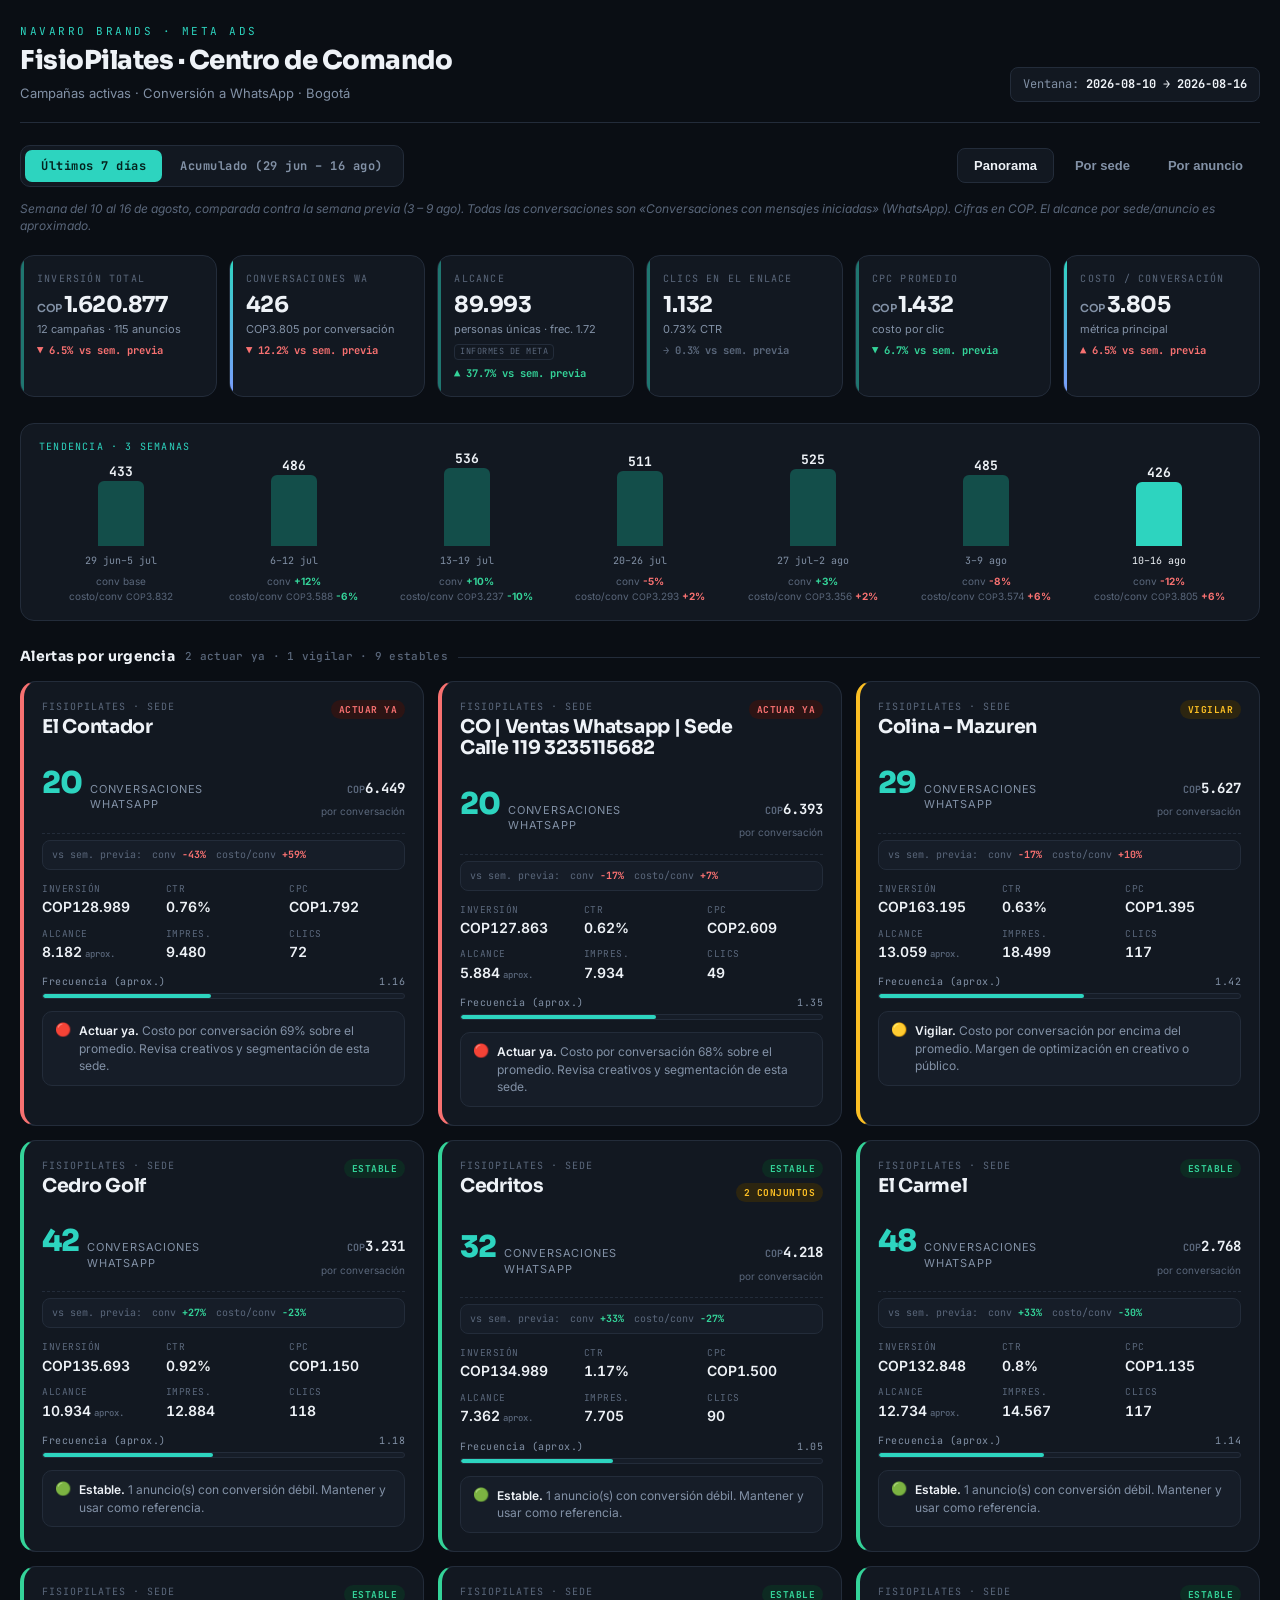
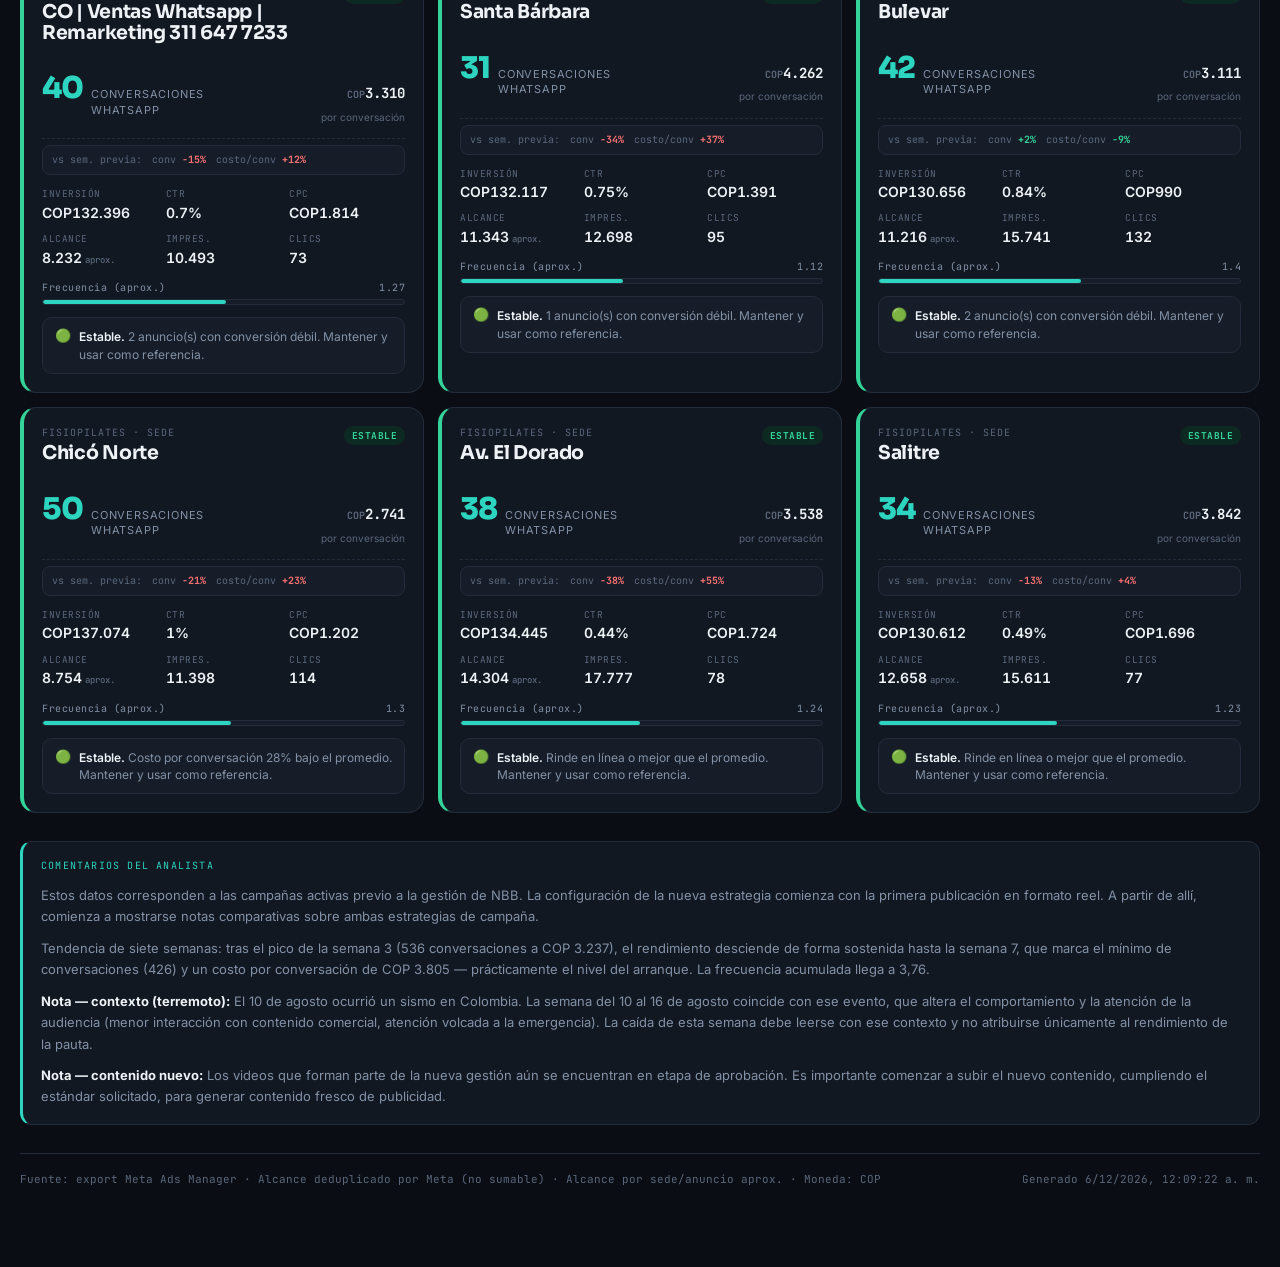
==== commit ace4521d: "Actualización semana 6 y 7" ====
--- a/index.html
+++ b/index.html
@@ -130,8 +130,8 @@
 
   <div class="toolbar">
     <div class="toggle" id="periodToggle">
-      <button data-p="w5" class="on">Últimos 7 días</button>
-      <button data-p="acc">Acumulado (29 jun – 2 ago)</button>
+      <button data-p="w7" class="on">Últimos 7 días</button>
+      <button data-p="acc">Acumulado (29 jun – 16 ago)</button>
     </div>
     <div class="tabs" id="viewTabs">
       <button data-v="overview" class="on">Panorama</button>
@@ -145,7 +145,7 @@
 
   <div id="trendStrip" style="background:var(--panel);border:1px solid var(--line);border-radius:14px;padding:16px 18px;margin-bottom:26px">
     <div style="font-family:var(--mono);font-size:10px;letter-spacing:1.2px;text-transform:uppercase;color:var(--teal);margin-bottom:14px">Tendencia · 3 semanas</div>
-    <div id="trendBars" style="display:grid;grid-template-columns:repeat(5,1fr);gap:14px"></div>
+    <div id="trendBars" style="display:grid;grid-template-columns:repeat(7,1fr);gap:10px"></div>
   </div>
 
   <div id="view-overview">
@@ -167,7 +167,8 @@
   <div class="comments">
     <div class="mh">Comentarios del analista</div>
     <p>Estos datos corresponden a las campañas activas previo a la gestión de NBB. La configuración de la nueva estrategia comienza con la primera publicación en formato reel. A partir de allí, comienza a mostrarse notas comparativas sobre ambas estrategias de campaña.</p>
-    <p>Tendencia de cinco semanas: tras el pico de la semana 3 (536 conversaciones), las semanas 4 y 5 se estabilizan en 511 y 525, con costo por conversación en torno a COP 3.300 — todavía −12,4% frente al arranque (COP 3.832), pero sin seguir bajando. El mes se estabilizó en un nuevo nivel de eficiencia; el margen de mejora adicional con los creativos actuales parece agotado.</p>
+    <p>Tendencia de siete semanas: tras el pico de la semana 3 (536 conversaciones a COP 3.237), el rendimiento desciende de forma sostenida hasta la semana 7, que marca el mínimo de conversaciones (426) y un costo por conversación de COP 3.805 — prácticamente el nivel del arranque. La frecuencia acumulada llega a 3,76.</p>
+    <p><b>Nota — contexto (terremoto):</b> El 10 de agosto ocurrió un sismo en Colombia. La semana del 10 al 16 de agosto coincide con ese evento, que altera el comportamiento y la atención de la audiencia (menor interacción con contenido comercial, atención volcada a la emergencia). La caída de esta semana debe leerse con ese contexto y no atribuirse únicamente al rendimiento de la pauta.</p>
     <p><b>Nota — contenido nuevo:</b> Los videos que forman parte de la nueva gestión aún se encuentran en etapa de aprobación. Es importante comenzar a subir el nuevo contenido, cumpliendo el estándar solicitado, para generar contenido fresco de publicidad.</p>
   </div>
 
@@ -178,13 +179,13 @@
 </div>
 
 <script>
-const P = {"w5": {"label": "Últimos 7 días", "start": "2026-07-27", "end": "2026-08-02", "campaigns": [{"campaign": "CO | Colina - Mazuren | Ventas Whatsapp ‪- 320 8174583", "sede": "Colina - Mazuren", "spend": 180741, "conv": 51, "cpconv": 3544, "imp": 15999, "reach": 11112, "clicks": 118, "cpc": 1532, "ctr": 0.74, "freq": 1.44, "ads": 8, "sets": 1, "below_q": 0, "tot_q": 8, "below_ctr": 0, "below_cvr": 1}, {"campaign": "CO | Ventas Whatsapp | Santa Bárbara - 3227685819", "sede": "Santa Bárbara", "spend": 145063, "conv": 34, "cpconv": 4267, "imp": 10825, "reach": 9446, "clicks": 105, "cpc": 1382, "ctr": 0.97, "freq": 1.15, "ads": 10, "sets": 1, "below_q": 0, "tot_q": 10, "below_ctr": 0, "below_cvr": 0}, {"campaign": "CO | Cedro Golf | Ventas Whatsapp 3204133677", "sede": "Cedro Golf", "spend": 145029, "conv": 47, "cpconv": 3086, "imp": 12133, "reach": 10342, "clicks": 122, "cpc": 1189, "ctr": 1.01, "freq": 1.17, "ads": 12, "sets": 1, "below_q": 0, "tot_q": 12, "below_ctr": 0, "below_cvr": 1}, {"campaign": "CO | Ventas Whatsapp | Remarketing 311 647 7233", "sede": "CO | Ventas Whatsapp | Remarketing 311 647 7233", "spend": 144856, "conv": 40, "cpconv": 3621, "imp": 12207, "reach": 10120, "clicks": 100, "cpc": 1449, "ctr": 0.82, "freq": 1.21, "ads": 7, "sets": 1, "below_q": 0, "tot_q": 7, "below_ctr": 0, "below_cvr": 1}, {"campaign": "CO | Av. El Dorado | Ventas Whatsapp - 3114455348", "sede": "Av. El Dorado", "spend": 144613, "conv": 60, "cpconv": 2410, "imp": 14237, "reach": 10688, "clicks": 115, "cpc": 1258, "ctr": 0.81, "freq": 1.33, "ads": 6, "sets": 1, "below_q": 0, "tot_q": 6, "below_ctr": 0, "below_cvr": 0}, {"campaign": "CO | El Carmel | Ventas Whatsapp - 3204040149", "sede": "El Carmel", "spend": 144228, "conv": 50, "cpconv": 2885, "imp": 9875, "reach": 9068, "clicks": 110, "cpc": 1311, "ctr": 1.11, "freq": 1.09, "ads": 11, "sets": 1, "below_q": 0, "tot_q": 11, "below_ctr": 0, "below_cvr": 0}, {"campaign": "CO | Chicó Norte | Ventas Whatsapp - 3235137959", "sede": "Chicó Norte", "spend": 143443, "conv": 68, "cpconv": 2109, "imp": 10451, "reach": 7213, "clicks": 120, "cpc": 1195, "ctr": 1.15, "freq": 1.45, "ads": 6, "sets": 1, "below_q": 0, "tot_q": 6, "below_ctr": 0, "below_cvr": 0}, {"campaign": "CO | Salitre | Ventas Whatsapp - 3222415254", "sede": "Salitre", "spend": 143370, "conv": 44, "cpconv": 3258, "imp": 11412, "reach": 8844, "clicks": 73, "cpc": 1964, "ctr": 0.64, "freq": 1.29, "ads": 9, "sets": 1, "below_q": 0, "tot_q": 9, "below_ctr": 0, "below_cvr": 0}, {"campaign": "CO | Ventas Whatsapp | Sede Calle 119 3235115682", "sede": "CO | Ventas Whatsapp | Sede Calle 119 3235115682", "spend": 142833, "conv": 29, "cpconv": 4925, "imp": 6508, "reach": 4529, "clicks": 70, "cpc": 2040, "ctr": 1.08, "freq": 1.44, "ads": 11, "sets": 1, "below_q": 0, "tot_q": 11, "below_ctr": 0, "below_cvr": 1}, {"campaign": "CO | Cedritos | Ventas Whatsapp ‪323 5213734‬ -", "sede": "Cedritos", "spend": 142812, "conv": 23, "cpconv": 6209, "imp": 7889, "reach": 7077, "clicks": 70, "cpc": 2040, "ctr": 0.89, "freq": 1.11, "ads": 23, "sets": 2, "below_q": 0, "tot_q": 23, "below_ctr": 0, "below_cvr": 1}, {"campaign": "CO | El Contador | Ventas Whatsapp 3204049016", "sede": "El Contador", "spend": 142709, "conv": 51, "cpconv": 2798, "imp": 9060, "reach": 7745, "clicks": 114, "cpc": 1252, "ctr": 1.26, "freq": 1.17, "ads": 13, "sets": 1, "below_q": 0, "tot_q": 13, "below_ctr": 0, "below_cvr": 1}, {"campaign": "CO | Bulevar | Ventas Whatsapp  3108633424", "sede": "Bulevar", "spend": 142456, "conv": 28, "cpconv": 5088, "imp": 10273, "reach": 7349, "clicks": 96, "cpc": 1484, "ctr": 0.93, "freq": 1.4, "ads": 12, "sets": 1, "below_q": 0, "tot_q": 12, "below_ctr": 0, "below_cvr": 1}], "totals": {"spend": 1762153, "conv": 525, "imp": 130869, "clicks": 1213, "campaigns": 12, "ads": 128, "cpconv": 3356, "cpc": 1453, "ctr": 0.93, "reach": 69807, "freq": 1.87}, "ads": [{"ad": "ABR 26 Anuncio | Video Señal", "campaigns": 11, "parts": [{"campaign": "CO | El Carmel | Ventas Whatsapp - 3204040149", "sede": "El Carmel", "spend": 143222, "conv": 50, "cpconv": 2864, "clicks": 110}, {"campaign": "CO | Ventas Whatsapp | Santa Bárbara - 3227685819", "sede": "Santa Bárbara", "spend": 142264, "conv": 34, "cpconv": 4184, "clicks": 103}, {"campaign": "CO | Cedritos | Ventas Whatsapp ‪323 5213734‬ -", "sede": "Cedritos", "spend": 120824, "conv": 19, "cpconv": 6359, "clicks": 62}, {"campaign": "CO | Ventas Whatsapp | Remarketing 311 647 7233", "sede": "CO | Ventas Whatsapp | Remarketing 311 647 7233", "spend": 58834, "conv": 16, "cpconv": 3677, "clicks": 36}, {"campaign": "CO | Bulevar | Ventas Whatsapp  3108633424", "sede": "Bulevar", "spend": 4926, "conv": 0, "cpconv": 0, "clicks": 0}, {"campaign": "CO | Colina - Mazuren | Ventas Whatsapp ‪- 320 8174583", "sede": "Colina - Mazuren", "spend": 1832, "conv": 1, "cpconv": 1832, "clicks": 1}, {"campaign": "CO | Ventas Whatsapp | Sede Calle 119 3235115682", "sede": "CO | Ventas Whatsapp | Sede Calle 119 3235115682", "spend": 1546, "conv": 1, "cpconv": 1546, "clicks": 1}, {"campaign": "CO | El Contador | Ventas Whatsapp 3204049016", "sede": "El Contador", "spend": 752, "conv": 0, "cpconv": 0, "clicks": 0}, {"campaign": "CO | Cedro Golf | Ventas Whatsapp 3204133677", "sede": "Cedro Golf", "spend": 553, "conv": 0, "cpconv": 0, "clicks": 0}, {"campaign": "CO | Av. El Dorado | Ventas Whatsapp - 3114455348", "sede": "Av. El Dorado", "spend": 402, "conv": 0, "cpconv": 0, "clicks": 1}, {"campaign": "CO | Salitre | Ventas Whatsapp - 3222415254", "sede": "Salitre", "spend": 56, "conv": 0, "cpconv": 0, "clicks": 0}], "spend": 475211, "conv": 121, "cpconv": 3927, "imp": 32883, "reach": 29135, "clicks": 314, "ctr": 0.95, "cpc": 1513}, {"ad": "MAR 26 Anuncio | Video Esto es Fisiopilates", "campaigns": 12, "parts": [{"campaign": "CO | Chicó Norte | Ventas Whatsapp - 3235137959", "sede": "Chicó Norte", "spend": 142354, "conv": 68, "cpconv": 2093, "clicks": 120}, {"campaign": "CO | Ventas Whatsapp | Remarketing 311 647 7233", "sede": "CO | Ventas Whatsapp | Remarketing 311 647 7233", "spend": 46757, "conv": 11, "cpconv": 4251, "clicks": 25}, {"campaign": "CO | Bulevar | Ventas Whatsapp  3108633424", "sede": "Bulevar", "spend": 7581, "conv": 1, "cpconv": 7581, "clicks": 3}, {"campaign": "CO | Colina - Mazuren | Ventas Whatsapp ‪- 320 8174583", "sede": "Colina - Mazuren", "spend": 4384, "conv": 0, "cpconv": 0, "clicks": 0}, {"campaign": "CO | Cedro Golf | Ventas Whatsapp 3204133677", "sede": "Cedro Golf", "spend": 2649, "conv": 1, "cpconv": 2649, "clicks": 1}, {"campaign": "CO | El Contador | Ventas Whatsapp 3204049016", "sede": "El Contador", "spend": 1766, "conv": 1, "cpconv": 1766, "clicks": 3}, {"campaign": "CO | Cedritos | Ventas Whatsapp ‪323 5213734‬ -", "sede": "Cedritos", "spend": 1665, "conv": 0, "cpconv": 0, "clicks": 1}, {"campaign": "CO | Ventas Whatsapp | Sede Calle 119 3235115682", "sede": "CO | Ventas Whatsapp | Sede Calle 119 3235115682", "spend": 1487, "conv": 1, "cpconv": 1487, "clicks": 2}, {"campaign": "CO | Salitre | Ventas Whatsapp - 3222415254", "sede": "Salitre", "spend": 171, "conv": 0, "cpconv": 0, "clicks": 2}, {"campaign": "CO | Av. El Dorado | Ventas Whatsapp - 3114455348", "sede": "Av. El Dorado", "spend": 168, "conv": 0, "cpconv": 0, "clicks": 0}, {"campaign": "CO | Ventas Whatsapp | Santa Bárbara - 3227685819", "sede": "Santa Bárbara", "spend": 34, "conv": 0, "cpconv": 0, "clicks": 0}, {"campaign": "CO | El Carmel | Ventas Whatsapp - 3204040149", "sede": "El Carmel", "spend": 25, "conv": 0, "cpconv": 0, "clicks": 0}], "spend": 209041, "conv": 83, "cpconv": 2519, "imp": 15396, "reach": 11275, "clicks": 157, "ctr": 1.02, "cpc": 1331}, {"ad": "Video Pos inauguración", "campaigns": 1, "parts": [{"campaign": "CO | Av. El Dorado | Ventas Whatsapp - 3114455348", "sede": "Av. El Dorado", "spend": 142721, "conv": 59, "cpconv": 2419, "clicks": 112}], "spend": 142721, "conv": 59, "cpconv": 2419, "imp": 14093, "reach": 10554, "clicks": 112, "ctr": 0.79, "cpc": 1274}, {"ad": "Enero - Video General Contador", "campaigns": 1, "parts": [{"campaign": "CO | El Contador | Ventas Whatsapp 3204049016", "sede": "El Contador", "spend": 137335, "conv": 50, "cpconv": 2747, "clicks": 109}], "spend": 137335, "conv": 50, "cpconv": 2747, "imp": 8730, "reach": 7431, "clicks": 109, "ctr": 1.25, "cpc": 1260}, {"ad": "Video 1 nueva sede", "campaigns": 1, "parts": [{"campaign": "CO | Colina - Mazuren | Ventas Whatsapp ‪- 320 8174583", "sede": "Colina - Mazuren", "spend": 161877, "conv": 46, "cpconv": 3519, "clicks": 105}], "spend": 161877, "conv": 46, "cpconv": 3519, "imp": 14209, "reach": 9534, "clicks": 105, "ctr": 0.74, "cpc": 1542}, {"ad": "Anuncio 8 | Video Promociones 2", "campaigns": 2, "parts": [{"campaign": "CO | Cedro Golf | Ventas Whatsapp 3204133677", "sede": "Cedro Golf", "spend": 139641, "conv": 46, "cpconv": 3036, "clicks": 120}, {"campaign": "CO | Cedritos | Ventas Whatsapp ‪323 5213734‬ -", "sede": "Cedritos", "spend": 227, "conv": 0, "cpconv": 0, "clicks": 0}], "spend": 139868, "conv": 46, "cpconv": 3041, "imp": 11890, "reach": 10113, "clicks": 120, "ctr": 1.01, "cpc": 1166}, {"ad": "Video | promocional nueva sede salitre", "campaigns": 1, "parts": [{"campaign": "CO | Salitre | Ventas Whatsapp - 3222415254", "sede": "Salitre", "spend": 141672, "conv": 44, "cpconv": 3220, "clicks": 68}], "spend": 141672, "conv": 44, "cpconv": 3220, "imp": 11220, "reach": 8661, "clicks": 68, "ctr": 0.61, "cpc": 2083}, {"ad": "Enero -Video  General Calle 119", "campaigns": 1, "parts": [{"campaign": "CO | Ventas Whatsapp | Sede Calle 119 3235115682", "sede": "CO | Ventas Whatsapp | Sede Calle 119 3235115682", "spend": 135506, "conv": 27, "cpconv": 5019, "clicks": 66}], "spend": 135506, "conv": 27, "cpconv": 5019, "imp": 6175, "reach": 4219, "clicks": 66, "ctr": 1.07, "cpc": 2053}, {"ad": "Imagen Bulevar", "campaigns": 1, "parts": [{"campaign": "CO | Bulevar | Ventas Whatsapp  3108633424", "sede": "Bulevar", "spend": 82164, "conv": 23, "cpconv": 3572, "clicks": 67}], "spend": 82164, "conv": 23, "cpconv": 3572, "imp": 7198, "reach": 4754, "clicks": 67, "ctr": 0.93, "cpc": 1226}, {"ad": "Anuncio 7 | Video Promociones Agosto", "campaigns": 1, "parts": [{"campaign": "CO | Ventas Whatsapp | Remarketing 311 647 7233", "sede": "CO | Ventas Whatsapp | Remarketing 311 647 7233", "spend": 5830, "conv": 5, "cpconv": 1166, "clicks": 7}], "spend": 5830, "conv": 5, "cpconv": 1166, "imp": 423, "reach": 366, "clicks": 7, "ctr": 1.65, "cpc": 833}, {"ad": "FEB 26  Video beneficios mes", "campaigns": 2, "parts": [{"campaign": "CO | Ventas Whatsapp | Remarketing 311 647 7233", "sede": "CO | Ventas Whatsapp | Remarketing 311 647 7233", "spend": 12591, "conv": 4, "cpconv": 3148, "clicks": 6}, {"campaign": "CO | Bulevar | Ventas Whatsapp  3108633424", "sede": "Bulevar", "spend": 676, "conv": 0, "cpconv": 0, "clicks": 0}], "spend": 13267, "conv": 4, "cpconv": 3317, "imp": 1043, "reach": 879, "clicks": 6, "ctr": 0.58, "cpc": 2211}, {"ad": "Enero - Video General Bulevar", "campaigns": 1, "parts": [{"campaign": "CO | Bulevar | Ventas Whatsapp  3108633424", "sede": "Bulevar", "spend": 28157, "conv": 3, "cpconv": 9386, "clicks": 12}], "spend": 28157, "conv": 3, "cpconv": 9386, "imp": 1297, "reach": 1189, "clicks": 12, "ctr": 0.93, "cpc": 2346}, {"ad": "FEB 26  Imagen beneficios mes", "campaigns": 2, "parts": [{"campaign": "CO | Ventas Whatsapp | Remarketing 311 647 7233", "sede": "CO | Ventas Whatsapp | Remarketing 311 647 7233", "spend": 13717, "conv": 3, "cpconv": 4572, "clicks": 24}, {"campaign": "CO | Bulevar | Ventas Whatsapp  3108633424", "sede": "Bulevar", "spend": 842, "conv": 0, "cpconv": 0, "clicks": 1}], "spend": 14559, "conv": 3, "cpconv": 4853, "imp": 1040, "reach": 855, "clicks": 25, "ctr": 2.4, "cpc": 582}, {"ad": "Anuncio 7 | Video Cómo llegar Cedritos", "campaigns": 1, "parts": [{"campaign": "CO | Cedritos | Ventas Whatsapp ‪323 5213734‬ -", "sede": "Cedritos", "spend": 6587, "conv": 2, "cpconv": 3294, "clicks": 3}], "spend": 6587, "conv": 2, "cpconv": 3294, "imp": 457, "reach": 417, "clicks": 3, "ctr": 0.66, "cpc": 2196}, {"ad": "| Video Promociones general", "campaigns": 2, "parts": [{"campaign": "CO | Cedritos | Ventas Whatsapp ‪323 5213734‬ -", "sede": "Cedritos", "spend": 3008, "conv": 2, "cpconv": 1504, "clicks": 3}, {"campaign": "CO | Cedro Golf | Ventas Whatsapp 3204133677", "sede": "Cedro Golf", "spend": 170, "conv": 0, "cpconv": 0, "clicks": 0}], "spend": 3178, "conv": 2, "cpconv": 1589, "imp": 268, "reach": 263, "clicks": 3, "ctr": 1.12, "cpc": 1059}, {"ad": "Imagen 1 nueva sede", "campaigns": 1, "parts": [{"campaign": "CO | Colina - Mazuren | Ventas Whatsapp ‪- 320 8174583", "sede": "Colina - Mazuren", "spend": 2932, "conv": 2, "cpconv": 1466, "clicks": 4}], "spend": 2932, "conv": 2, "cpconv": 1466, "imp": 297, "reach": 252, "clicks": 4, "ctr": 1.35, "cpc": 733}, {"ad": "MAR 26 Anuncio |Video General Mazuren", "campaigns": 2, "parts": [{"campaign": "CO | Colina - Mazuren | Ventas Whatsapp ‪- 320 8174583", "sede": "Colina - Mazuren", "spend": 1397, "conv": 1, "cpconv": 1397, "clicks": 1}, {"campaign": "CO | Av. El Dorado | Ventas Whatsapp - 3114455348", "sede": "Av. El Dorado", "spend": 320, "conv": 1, "cpconv": 320, "clicks": 1}], "spend": 1717, "conv": 2, "cpconv": 858, "imp": 121, "reach": 115, "clicks": 2, "ctr": 1.65, "cpc": 858}, {"ad": "Imagen 2 Bulevar", "campaigns": 1, "parts": [{"campaign": "CO | Bulevar | Ventas Whatsapp  3108633424", "sede": "Bulevar", "spend": 14297, "conv": 1, "cpconv": 14297, "clicks": 11}], "spend": 14297, "conv": 1, "cpconv": 14297, "imp": 956, "reach": 628, "clicks": 11, "ctr": 1.15, "cpc": 1300}, {"ad": "MAR 26 Anuncio | Video Fisio es para todos - Copia", "campaigns": 2, "parts": [{"campaign": "CO | Ventas Whatsapp | Remarketing 311 647 7233", "sede": "CO | Ventas Whatsapp | Remarketing 311 647 7233", "spend": 4528, "conv": 1, "cpconv": 4528, "clicks": 2}, {"campaign": "CO | Cedritos | Ventas Whatsapp ‪323 5213734‬ -", "sede": "Cedritos", "spend": 3, "conv": 0, "cpconv": 0, "clicks": 0}], "spend": 4531, "conv": 1, "cpconv": 4531, "imp": 227, "reach": 194, "clicks": 2, "ctr": 0.88, "cpc": 2266}, {"ad": "Video 2 nueva sede", "campaigns": 1, "parts": [{"campaign": "CO | Colina - Mazuren | Ventas Whatsapp ‪- 320 8174583", "sede": "Colina - Mazuren", "spend": 1685, "conv": 1, "cpconv": 1685, "clicks": 3}], "spend": 1685, "conv": 1, "cpconv": 1685, "imp": 250, "reach": 215, "clicks": 3, "ctr": 1.2, "cpc": 562}, {"ad": "Imagen 2 nueva sede", "campaigns": 1, "parts": [{"campaign": "CO | Colina - Mazuren | Ventas Whatsapp ‪- 320 8174583", "sede": "Colina - Mazuren", "spend": 6542, "conv": 0, "cpconv": 0, "clicks": 4}], "spend": 6542, "conv": 0, "cpconv": 0, "imp": 699, "reach": 624, "clicks": 4, "ctr": 0.57, "cpc": 1636}, {"ad": "Enero -Video General Cedritos", "campaigns": 1, "parts": [{"campaign": "CO | Cedritos | Ventas Whatsapp ‪323 5213734‬ -", "sede": "Cedritos", "spend": 5431, "conv": 0, "cpconv": 0, "clicks": 0}], "spend": 5431, "conv": 0, "cpconv": 0, "imp": 275, "reach": 266, "clicks": 0, "ctr": 0.0, "cpc": 0}, {"ad": "ABR 26 Anuncio | Video DOLOR", "campaigns": 9, "parts": [{"campaign": "CO | Ventas Whatsapp | Remarketing 311 647 7233", "sede": "CO | Ventas Whatsapp | Remarketing 311 647 7233", "spend": 2599, "conv": 0, "cpconv": 0, "clicks": 0}, {"campaign": "CO | Ventas Whatsapp | Sede Calle 119 3235115682", "sede": "CO | Ventas Whatsapp | Sede Calle 119 3235115682", "spend": 553, "conv": 0, "cpconv": 0, "clicks": 0}, {"campaign": "CO | Bulevar | Ventas Whatsapp  3108633424", "sede": "Bulevar", "spend": 527, "conv": 0, "cpconv": 0, "clicks": 0}, {"campaign": "CO | El Contador | Ventas Whatsapp 3204049016", "sede": "El Contador", "spend": 155, "conv": 0, "cpconv": 0, "clicks": 0}, {"campaign": "CO | Colina - Mazuren | Ventas Whatsapp ‪- 320 8174583", "sede": "Colina - Mazuren", "spend": 92, "conv": 0, "cpconv": 0, "clicks": 0}, {"campaign": "CO | Cedritos | Ventas Whatsapp ‪323 5213734‬ -", "sede": "Cedritos", "spend": 71, "conv": 0, "cpconv": 0, "clicks": 0}, {"campaign": "CO | Av. El Dorado | Ventas Whatsapp - 3114455348", "sede": "Av. El Dorado", "spend": 38, "conv": 0, "cpconv": 0, "clicks": 0}, {"campaign": "CO | Ventas Whatsapp | Santa Bárbara - 3227685819", "sede": "Santa Bárbara", "spend": 22, "conv": 0, "cpconv": 0, "clicks": 0}, {"campaign": "CO | Chicó Norte | Ventas Whatsapp - 3235137959", "sede": "Chicó Norte", "spend": 11, "conv": 0, "cpconv": 0, "clicks": 0}], "spend": 4068, "conv": 0, "cpconv": 0, "imp": 212, "reach": 186, "clicks": 0, "ctr": 0.0, "cpc": 0}, {"ad": "Anuncio 6 | Video Promociones 2", "campaigns": 3, "parts": [{"campaign": "CO | Ventas Whatsapp | Sede Calle 119 3235115682", "sede": "CO | Ventas Whatsapp | Sede Calle 119 3235115682", "spend": 2336, "conv": 0, "cpconv": 0, "clicks": 1}, {"campaign": "CO | Ventas Whatsapp | Santa Bárbara - 3227685819", "sede": "Santa Bárbara", "spend": 2192, "conv": 0, "cpconv": 0, "clicks": 1}, {"campaign": "CO | El Carmel | Ventas Whatsapp - 3204040149", "sede": "El Carmel", "spend": 369, "conv": 0, "cpconv": 0, "clicks": 0}], "spend": 4897, "conv": 0, "cpconv": 0, "imp": 423, "reach": 393, "clicks": 2, "ctr": 0.47, "cpc": 2448}, {"ad": "MAR 26 Anuncio | Video Fisio es para todos", "campaigns": 6, "parts": [{"campaign": "CO | Cedritos | Ventas Whatsapp ‪323 5213734‬ -", "sede": "Cedritos", "spend": 2052, "conv": 0, "cpconv": 0, "clicks": 0}, {"campaign": "CO | Bulevar | Ventas Whatsapp  3108633424", "sede": "Bulevar", "spend": 590, "conv": 0, "cpconv": 0, "clicks": 1}, {"campaign": "CO | Ventas Whatsapp | Sede Calle 119 3235115682", "sede": "CO | Ventas Whatsapp | Sede Calle 119 3235115682", "spend": 215, "conv": 0, "cpconv": 0, "clicks": 0}, {"campaign": "CO | Ventas Whatsapp | Santa Bárbara - 3227685819", "sede": "Santa Bárbara", "spend": 207, "conv": 0, "cpconv": 0, "clicks": 1}, {"campaign": "CO | El Contador | Ventas Whatsapp 3204049016", "sede": "El Contador", "spend": 206, "conv": 0, "cpconv": 0, "clicks": 0}, {"campaign": "CO | Chicó Norte | Ventas Whatsapp - 3235137959", "sede": "Chicó Norte", "spend": 131, "conv": 0, "cpconv": 0, "clicks": 0}], "spend": 3401, "conv": 0, "cpconv": 0, "imp": 156, "reach": 145, "clicks": 2, "ctr": 1.28, "cpc": 1700}, {"ad": "OCT Anuncio 8 | Imagen", "campaigns": 6, "parts": [{"campaign": "CO | Bulevar | Ventas Whatsapp  3108633424", "sede": "Bulevar", "spend": 1433, "conv": 0, "cpconv": 0, "clicks": 1}, {"campaign": "CO | Cedro Golf | Ventas Whatsapp 3204133677", "sede": "Cedro Golf", "spend": 220, "conv": 0, "cpconv": 0, "clicks": 0}, {"campaign": "CO | Cedritos | Ventas Whatsapp ‪323 5213734‬ -", "sede": "Cedritos", "spend": 165, "conv": 0, "cpconv": 0, "clicks": 0}, {"campaign": "CO | El Contador | Ventas Whatsapp 3204049016", "sede": "El Contador", "spend": 117, "conv": 0, "cpconv": 0, "clicks": 0}, {"campaign": "CO | El Carmel | Ventas Whatsapp - 3204040149", "sede": "El Carmel", "spend": 25, "conv": 0, "cpconv": 0, "clicks": 0}, {"campaign": "CO | Ventas Whatsapp | Santa Bárbara - 3227685819", "sede": "Santa Bárbara", "spend": 8, "conv": 0, "cpconv": 0, "clicks": 0}], "spend": 1968, "conv": 0, "cpconv": 0, "imp": 117, "reach": 108, "clicks": 1, "ctr": 0.85, "cpc": 1968}, {"ad": "Anuncio 2 | Imagen Promos", "campaigns": 3, "parts": [{"campaign": "CO | El Contador | Ventas Whatsapp 3204049016", "sede": "El Contador", "spend": 999, "conv": 0, "cpconv": 0, "clicks": 0}, {"campaign": "CO | Cedritos | Ventas Whatsapp ‪323 5213734‬ -", "sede": "Cedritos", "spend": 435, "conv": 0, "cpconv": 0, "clicks": 0}, {"campaign": "CO | Cedro Golf | Ventas Whatsapp 3204133677", "sede": "Cedro Golf", "spend": 67, "conv": 0, "cpconv": 0, "clicks": 0}], "spend": 1501, "conv": 0, "cpconv": 0, "imp": 87, "reach": 81, "clicks": 0, "ctr": 0.0, "cpc": 0}, {"ad": "Video Cómo llegar", "campaigns": 1, "parts": [{"campaign": "CO | Av. El Dorado | Ventas Whatsapp - 3114455348", "sede": "Av. El Dorado", "spend": 964, "conv": 0, "cpconv": 0, "clicks": 1}], "spend": 964, "conv": 0, "cpconv": 0, "imp": 73, "reach": 67, "clicks": 1, "ctr": 1.37, "cpc": 964}, {"ad": "Anuncio 1 | Video Promociones", "campaigns": 4, "parts": [{"campaign": "CO | Cedritos | Ventas Whatsapp ‪323 5213734‬ -", "sede": "Cedritos", "spend": 959, "conv": 0, "cpconv": 0, "clicks": 0}, {"campaign": "CO | El Contador | Ventas Whatsapp 3204049016", "sede": "El Contador", "spend": 161, "conv": 0, "cpconv": 0, "clicks": 0}, {"campaign": "CO | Cedro Golf | Ventas Whatsapp 3204133677", "sede": "Cedro Golf", "spend": 32, "conv": 0, "cpconv": 0, "clicks": 0}, {"campaign": "CO | El Carmel | Ventas Whatsapp - 3204040149", "sede": "El Carmel", "spend": 26, "conv": 0, "cpconv": 0, "clicks": 0}], "spend": 1178, "conv": 0, "cpconv": 0, "imp": 69, "reach": 61, "clicks": 0, "ctr": 0.0, "cpc": 0}, {"ad": "ABR 26 Anuncio | Video Señal - Copia", "campaigns": 1, "parts": [{"campaign": "CO | Chicó Norte | Ventas Whatsapp - 3235137959", "sede": "Chicó Norte", "spend": 874, "conv": 0, "cpconv": 0, "clicks": 0}], "spend": 874, "conv": 0, "cpconv": 0, "imp": 39, "reach": 38, "clicks": 0, "ctr": 0.0, "cpc": 0}, {"ad": "Anuncio 3 | Carrusel Promos", "campaigns": 6, "parts": [{"campaign": "CO | Cedritos | Ventas Whatsapp ‪323 5213734‬ -", "sede": "Cedritos", "spend": 800, "conv": 0, "cpconv": 0, "clicks": 1}, {"campaign": "CO | El Contador | Ventas Whatsapp 3204049016", "sede": "El Contador", "spend": 320, "conv": 0, "cpconv": 0, "clicks": 2}, {"campaign": "CO | Cedro Golf | Ventas Whatsapp 3204133677", "sede": "Cedro Golf", "spend": 113, "conv": 0, "cpconv": 0, "clicks": 0}, {"campaign": "CO | Chicó Norte | Ventas Whatsapp - 3235137959", "sede": "Chicó Norte", "spend": 69, "conv": 0, "cpconv": 0, "clicks": 0}, {"campaign": "CO | Ventas Whatsapp | Santa Bárbara - 3227685819", "sede": "Santa Bárbara", "spend": 43, "conv": 0, "cpconv": 0, "clicks": 0}, {"campaign": "CO | Ventas Whatsapp | Sede Calle 119 3235115682", "sede": "CO | Ventas Whatsapp | Sede Calle 119 3235115682", "spend": 28, "conv": 0, "cpconv": 0, "clicks": 0}], "spend": 1373, "conv": 0, "cpconv": 0, "imp": 70, "reach": 63, "clicks": 3, "ctr": 4.29, "cpc": 458}, {"ad": "Video lanzamient4 - ¿como llegar a bulevar?", "campaigns": 1, "parts": [{"campaign": "CO | Bulevar | Ventas Whatsapp  3108633424", "sede": "Bulevar", "spend": 785, "conv": 0, "cpconv": 0, "clicks": 0}], "spend": 785, "conv": 0, "cpconv": 0, "imp": 40, "reach": 37, "clicks": 0, "ctr": 0.0, "cpc": 0}, {"ad": "FEB 26 -Carrusel General cedro golf", "campaigns": 1, "parts": [{"campaign": "CO | Cedro Golf | Ventas Whatsapp 3204133677", "sede": "Cedro Golf", "spend": 643, "conv": 0, "cpconv": 0, "clicks": 0}], "spend": 643, "conv": 0, "cpconv": 0, "imp": 29, "reach": 29, "clicks": 0, "ctr": 0.0, "cpc": 0}, {"ad": "Video | cómo llegar Salitre", "campaigns": 1, "parts": [{"campaign": "CO | Salitre | Ventas Whatsapp - 3222415254", "sede": "Salitre", "spend": 565, "conv": 0, "cpconv": 0, "clicks": 0}], "spend": 565, "conv": 0, "cpconv": 0, "imp": 66, "reach": 62, "clicks": 0, "ctr": 0.0, "cpc": 0}, {"ad": "FEB 26 -Video General Calle 119", "campaigns": 1, "parts": [{"campaign": "CO | Ventas Whatsapp | Sede Calle 119 3235115682", "sede": "CO | Ventas Whatsapp | Sede Calle 119 3235115682", "spend": 490, "conv": 0, "cpconv": 0, "clicks": 0}], "spend": 490, "conv": 0, "cpconv": 0, "imp": 12, "reach": 11, "clicks": 0, "ctr": 0.0, "cpc": 0}, {"ad": "Video promociones general", "campaigns": 1, "parts": [{"campaign": "CO | Bulevar | Ventas Whatsapp  3108633424", "sede": "Bulevar", "spend": 478, "conv": 0, "cpconv": 0, "clicks": 0}], "spend": 478, "conv": 0, "cpconv": 0, "imp": 25, "reach": 25, "clicks": 0, "ctr": 0.0, "cpc": 0}, {"ad": "Anuncio  | video como llegar sede cedro golf", "campaigns": 1, "parts": [{"campaign": "CO | Cedro Golf | Ventas Whatsapp 3204133677", "sede": "Cedro Golf", "spend": 472, "conv": 0, "cpconv": 0, "clicks": 1}], "spend": 472, "conv": 0, "cpconv": 0, "imp": 26, "reach": 23, "clicks": 1, "ctr": 3.85, "cpc": 472}, {"ad": "FEB 26 -Carrusel General Cedritos", "campaigns": 1, "parts": [{"campaign": "CO | Cedritos | Ventas Whatsapp ‪323 5213734‬ -", "sede": "Cedritos", "spend": 396, "conv": 0, "cpconv": 0, "clicks": 0}], "spend": 396, "conv": 0, "cpconv": 0, "imp": 19, "reach": 18, "clicks": 0, "ctr": 0.0, "cpc": 0}, {"ad": "Anuncio 8 | Video Promociones agosto", "campaigns": 3, "parts": [{"campaign": "CO | El Contador | Ventas Whatsapp 3204049016", "sede": "El Contador", "spend": 351, "conv": 0, "cpconv": 0, "clicks": 0}, {"campaign": "CO | Cedro Golf | Ventas Whatsapp 3204133677", "sede": "Cedro Golf", "spend": 291, "conv": 0, "cpconv": 0, "clicks": 0}, {"campaign": "CO | Cedritos | Ventas Whatsapp ‪323 5213734‬ -", "sede": "Cedritos", "spend": 8, "conv": 0, "cpconv": 0, "clicks": 0}], "spend": 650, "conv": 0, "cpconv": 0, "imp": 36, "reach": 31, "clicks": 0, "ctr": 0.0, "cpc": 0}, {"ad": "Video Promociones General", "campaigns": 2, "parts": [{"campaign": "CO | El Carmel | Ventas Whatsapp - 3204040149", "sede": "El Carmel", "spend": 328, "conv": 0, "cpconv": 0, "clicks": 0}, {"campaign": "CO | Salitre | Ventas Whatsapp - 3222415254", "sede": "Salitre", "spend": 62, "conv": 0, "cpconv": 0, "clicks": 1}], "spend": 390, "conv": 0, "cpconv": 0, "imp": 15, "reach": 15, "clicks": 1, "ctr": 6.67, "cpc": 390}, {"ad": "Anuncio 7 | Video Promociones", "campaigns": 2, "parts": [{"campaign": "CO | Ventas Whatsapp | Sede Calle 119 3235115682", "sede": "CO | Ventas Whatsapp | Sede Calle 119 3235115682", "spend": 304, "conv": 0, "cpconv": 0, "clicks": 0}, {"campaign": "CO | Ventas Whatsapp | Santa Bárbara - 3227685819", "sede": "Santa Bárbara", "spend": 162, "conv": 0, "cpconv": 0, "clicks": 0}], "spend": 466, "conv": 0, "cpconv": 0, "imp": 18, "reach": 17, "clicks": 0, "ctr": 0.0, "cpc": 0}, {"ad": "Carrusel | nueva sede salitre", "campaigns": 1, "parts": [{"campaign": "CO | Salitre | Ventas Whatsapp - 3222415254", "sede": "Salitre", "spend": 294, "conv": 0, "cpconv": 0, "clicks": 1}], "spend": 294, "conv": 0, "cpconv": 0, "imp": 19, "reach": 19, "clicks": 1, "ctr": 5.26, "cpc": 294}, {"ad": "Enero -Video General Salitre", "campaigns": 1, "parts": [{"campaign": "CO | Salitre | Ventas Whatsapp - 3222415254", "sede": "Salitre", "spend": 285, "conv": 0, "cpconv": 0, "clicks": 0}], "spend": 285, "conv": 0, "cpconv": 0, "imp": 42, "reach": 42, "clicks": 0, "ctr": 0.0, "cpc": 0}, {"ad": "FEB 26 -Carrusel General Calle 119", "campaigns": 1, "parts": [{"campaign": "CO | Ventas Whatsapp | Sede Calle 119 3235115682", "sede": "CO | Ventas Whatsapp | Sede Calle 119 3235115682", "spend": 256, "conv": 0, "cpconv": 0, "clicks": 0}], "spend": 256, "conv": 0, "cpconv": 0, "imp": 5, "reach": 5, "clicks": 0, "ctr": 0.0, "cpc": 0}, {"ad": "Video | Sede aesthetic", "campaigns": 1, "parts": [{"campaign": "CO | Salitre | Ventas Whatsapp - 3222415254", "sede": "Salitre", "spend": 233, "conv": 0, "cpconv": 0, "clicks": 1}], "spend": 233, "conv": 0, "cpconv": 0, "imp": 29, "reach": 24, "clicks": 1, "ctr": 3.45, "cpc": 233}, {"ad": "FEB 26 -Video General Contador", "campaigns": 1, "parts": [{"campaign": "CO | El Contador | Ventas Whatsapp 3204049016", "sede": "El Contador", "spend": 221, "conv": 0, "cpconv": 0, "clicks": 0}], "spend": 221, "conv": 0, "cpconv": 0, "imp": 13, "reach": 13, "clicks": 0, "ctr": 0.0, "cpc": 0}, {"ad": "Anuncio 6 | Video Cómo llegar Contador", "campaigns": 1, "parts": [{"campaign": "CO | El Contador | Ventas Whatsapp 3204049016", "sede": "El Contador", "spend": 188, "conv": 0, "cpconv": 0, "clicks": 0}], "spend": 188, "conv": 0, "cpconv": 0, "imp": 12, "reach": 12, "clicks": 0, "ctr": 0.0, "cpc": 0}, {"ad": "FEB 26 -Video General Cedritos", "campaigns": 1, "parts": [{"campaign": "CO | Cedritos | Ventas Whatsapp ‪323 5213734‬ -", "sede": "Cedritos", "spend": 181, "conv": 0, "cpconv": 0, "clicks": 0}], "spend": 181, "conv": 0, "cpconv": 0, "imp": 14, "reach": 14, "clicks": 0, "ctr": 0.0, "cpc": 0}, {"ad": "MAR 26 Anuncio | Video Dolor", "campaigns": 2, "parts": [{"campaign": "CO | Cedro Golf | Ventas Whatsapp 3204133677", "sede": "Cedro Golf", "spend": 178, "conv": 0, "cpconv": 0, "clicks": 0}, {"campaign": "CO | El Carmel | Ventas Whatsapp - 3204040149", "sede": "El Carmel", "spend": 4, "conv": 0, "cpconv": 0, "clicks": 0}], "spend": 182, "conv": 0, "cpconv": 0, "imp": 11, "reach": 11, "clicks": 0, "ctr": 0.0, "cpc": 0}, {"ad": "Anuncio 3 | Imagen Promos", "campaigns": 1, "parts": [{"campaign": "CO | El Carmel | Ventas Whatsapp - 3204040149", "sede": "El Carmel", "spend": 166, "conv": 0, "cpconv": 0, "clicks": 0}], "spend": 166, "conv": 0, "cpconv": 0, "imp": 11, "reach": 10, "clicks": 0, "ctr": 0.0, "cpc": 0}, {"ad": "FEB 26 -Carrusel General contador", "campaigns": 1, "parts": [{"campaign": "CO | El Contador | Ventas Whatsapp 3204049016", "sede": "El Contador", "spend": 138, "conv": 0, "cpconv": 0, "clicks": 0}], "spend": 138, "conv": 0, "cpconv": 0, "imp": 3, "reach": 3, "clicks": 0, "ctr": 0.0, "cpc": 0}, {"ad": "Enero -Video General Sta Barbara", "campaigns": 1, "parts": [{"campaign": "CO | Ventas Whatsapp | Santa Bárbara - 3227685819", "sede": "Santa Bárbara", "spend": 127, "conv": 0, "cpconv": 0, "clicks": 0}], "spend": 127, "conv": 0, "cpconv": 0, "imp": 10, "reach": 10, "clicks": 0, "ctr": 0.0, "cpc": 0}, {"ad": "Video Promociones general", "campaigns": 2, "parts": [{"campaign": "CO | Ventas Whatsapp | Sede Calle 119 3235115682", "sede": "CO | Ventas Whatsapp | Sede Calle 119 3235115682", "spend": 112, "conv": 0, "cpconv": 0, "clicks": 0}, {"campaign": "CO | Ventas Whatsapp | Santa Bárbara - 3227685819", "sede": "Santa Bárbara", "spend": 4, "conv": 0, "cpconv": 0, "clicks": 0}], "spend": 116, "conv": 0, "cpconv": 0, "imp": 8, "reach": 8, "clicks": 0, "ctr": 0.0, "cpc": 0}, {"ad": "Enero - Video General Carmel", "campaigns": 1, "parts": [{"campaign": "CO | El Carmel | Ventas Whatsapp - 3204040149", "sede": "El Carmel", "spend": 49, "conv": 0, "cpconv": 0, "clicks": 0}], "spend": 49, "conv": 0, "cpconv": 0, "imp": 6, "reach": 6, "clicks": 0, "ctr": 0.0, "cpc": 0}, {"ad": "FEB 26 -Carrusel General contador - Copia", "campaigns": 1, "parts": [{"campaign": "CO | Salitre | Ventas Whatsapp - 3222415254", "sede": "Salitre", "spend": 32, "conv": 0, "cpconv": 0, "clicks": 0}], "spend": 32, "conv": 0, "cpconv": 0, "imp": 2, "reach": 2, "clicks": 0, "ctr": 0.0, "cpc": 0}, {"ad": "FEB 26 -Video General Carmel", "campaigns": 1, "parts": [{"campaign": "CO | El Carmel | Ventas Whatsapp - 3204040149", "sede": "El Carmel", "spend": 8, "conv": 0, "cpconv": 0, "clicks": 0}], "spend": 8, "conv": 0, "cpconv": 0, "imp": 1, "reach": 1, "clicks": 0, "ctr": 0.0, "cpc": 0}, {"ad": "Anuncio 2 | Carrusel Promos", "campaigns": 1, "parts": [{"campaign": "CO | El Carmel | Ventas Whatsapp - 3204040149", "sede": "El Carmel", "spend": 6, "conv": 0, "cpconv": 0, "clicks": 0}], "spend": 6, "conv": 0, "cpconv": 0, "imp": 2, "reach": 2, "clicks": 0, "ctr": 0.0, "cpc": 0}, {"ad": "FEB 26 -Carrusel General Chico", "campaigns": 1, "parts": [{"campaign": "CO | Chicó Norte | Ventas Whatsapp - 3235137959", "sede": "Chicó Norte", "spend": 4, "conv": 0, "cpconv": 0, "clicks": 0}], "spend": 4, "conv": 0, "cpconv": 0, "imp": 2, "reach": 2, "clicks": 0, "ctr": 0.0, "cpc": 0}]}, "acc": {"label": "Acumulado (29 jun – 2 ago)", "start": "2026-06-29", "end": "2026-08-02", "campaigns": [{"campaign": "CO | Colina - Mazuren | Ventas Whatsapp ‪- 320 8174583", "sede": "Colina - Mazuren", "spend": 878399, "conv": 225, "cpconv": 3904, "imp": 94591, "reach": 63106, "clicks": 567, "cpc": 1549, "ctr": 0.6, "freq": 1.5, "ads": 40, "sets": 1, "below_q": 0, "tot_q": 40, "below_ctr": 0, "below_cvr": 4}, {"campaign": "CO | El Contador | Ventas Whatsapp 3204049016", "sede": "El Contador", "spend": 703320, "conv": 183, "cpconv": 3843, "imp": 55736, "reach": 45805, "clicks": 525, "cpc": 1340, "ctr": 0.94, "freq": 1.22, "ads": 65, "sets": 1, "below_q": 0, "tot_q": 65, "below_ctr": 0, "below_cvr": 5}, {"campaign": "CO | Av. El Dorado | Ventas Whatsapp - 3114455348", "sede": "Av. El Dorado", "spend": 701971, "conv": 258, "cpconv": 2721, "imp": 80339, "reach": 61517, "clicks": 559, "cpc": 1256, "ctr": 0.7, "freq": 1.31, "ads": 30, "sets": 1, "below_q": 0, "tot_q": 30, "below_ctr": 0, "below_cvr": 2}, {"campaign": "CO | Cedro Golf | Ventas Whatsapp 3204133677", "sede": "Cedro Golf", "spend": 701647, "conv": 213, "cpconv": 3294, "imp": 70038, "reach": 56795, "clicks": 564, "cpc": 1244, "ctr": 0.81, "freq": 1.23, "ads": 60, "sets": 1, "below_q": 0, "tot_q": 60, "below_ctr": 0, "below_cvr": 5}, {"campaign": "CO | El Carmel | Ventas Whatsapp - 3204040149", "sede": "El Carmel", "spend": 701507, "conv": 247, "cpconv": 2840, "imp": 60741, "reach": 52859, "clicks": 590, "cpc": 1189, "ctr": 0.97, "freq": 1.15, "ads": 58, "sets": 1, "below_q": 0, "tot_q": 58, "below_ctr": 0, "below_cvr": 3}, {"campaign": "CO | Chicó Norte | Ventas Whatsapp - 3235137959", "sede": "Chicó Norte", "spend": 700600, "conv": 296, "cpconv": 2367, "imp": 54755, "reach": 39968, "clicks": 654, "cpc": 1071, "ctr": 1.19, "freq": 1.37, "ads": 36, "sets": 1, "below_q": 0, "tot_q": 36, "below_ctr": 0, "below_cvr": 2}, {"campaign": "CO | Ventas Whatsapp | Santa Bárbara - 3227685819", "sede": "Santa Bárbara", "spend": 700106, "conv": 209, "cpconv": 3350, "imp": 54169, "reach": 46826, "clicks": 538, "cpc": 1301, "ctr": 0.99, "freq": 1.16, "ads": 46, "sets": 1, "below_q": 0, "tot_q": 46, "below_ctr": 1, "below_cvr": 3}, {"campaign": "CO | Salitre | Ventas Whatsapp - 3222415254", "sede": "Salitre", "spend": 699868, "conv": 198, "cpconv": 3535, "imp": 59780, "reach": 45939, "clicks": 370, "cpc": 1892, "ctr": 0.62, "freq": 1.3, "ads": 51, "sets": 1, "below_q": 0, "tot_q": 51, "below_ctr": 0, "below_cvr": 1}, {"campaign": "CO | Ventas Whatsapp | Remarketing 311 647 7233", "sede": "CO | Ventas Whatsapp | Remarketing 311 647 7233", "spend": 699558, "conv": 197, "cpconv": 3551, "imp": 62358, "reach": 50058, "clicks": 528, "cpc": 1325, "ctr": 0.85, "freq": 1.25, "ads": 35, "sets": 1, "below_q": 0, "tot_q": 35, "below_ctr": 0, "below_cvr": 9}, {"campaign": "CO | Cedritos | Ventas Whatsapp ‪323 5213734‬ -", "sede": "Cedritos", "spend": 699076, "conv": 160, "cpconv": 4369, "imp": 51960, "reach": 44461, "clicks": 469, "cpc": 1491, "ctr": 0.9, "freq": 1.17, "ads": 116, "sets": 2, "below_q": 0, "tot_q": 116, "below_ctr": 1, "below_cvr": 8}, {"campaign": "CO | Bulevar | Ventas Whatsapp  3108633424", "sede": "Bulevar", "spend": 698967, "conv": 175, "cpconv": 3994, "imp": 57203, "reach": 41789, "clicks": 590, "cpc": 1185, "ctr": 1.03, "freq": 1.37, "ads": 60, "sets": 1, "below_q": 0, "tot_q": 60, "below_ctr": 0, "below_cvr": 7}, {"campaign": "CO | Ventas Whatsapp | Sede Calle 119 3235115682", "sede": "CO | Ventas Whatsapp | Sede Calle 119 3235115682", "spend": 697904, "conv": 130, "cpconv": 5368, "imp": 37747, "reach": 27595, "clicks": 308, "cpc": 2266, "ctr": 0.82, "freq": 1.37, "ads": 94, "sets": 3, "below_q": 0, "tot_q": 94, "below_ctr": 0, "below_cvr": 7}], "totals": {"spend": 8582923, "conv": 2491, "imp": 739417, "clicks": 6262, "campaigns": 12, "ads": 691, "cpconv": 3446, "cpc": 1371, "ctr": 0.85, "reach": 212357, "freq": 3.48}, "ads": [{"ad": "ABR 26 Anuncio | Video Señal", "campaigns": 11, "parts": [{"campaign": "CO | Ventas Whatsapp | Santa Bárbara - 3227685819", "sede": "Santa Bárbara", "spend": 691829, "conv": 208, "cpconv": 3326, "clicks": 532}, {"campaign": "CO | El Carmel | Ventas Whatsapp - 3204040149", "sede": "El Carmel", "spend": 666103, "conv": 242, "cpconv": 2752, "clicks": 562}, {"campaign": "CO | Cedritos | Ventas Whatsapp ‪323 5213734‬ -", "sede": "Cedritos", "spend": 367653, "conv": 80, "cpconv": 4596, "clicks": 212}, {"campaign": "CO | Ventas Whatsapp | Remarketing 311 647 7233", "sede": "CO | Ventas Whatsapp | Remarketing 311 647 7233", "spend": 327812, "conv": 80, "cpconv": 4098, "clicks": 234}, {"campaign": "CO | Bulevar | Ventas Whatsapp  3108633424", "sede": "Bulevar", "spend": 134758, "conv": 28, "cpconv": 4813, "clicks": 82}, {"campaign": "CO | Ventas Whatsapp | Sede Calle 119 3235115682", "sede": "CO | Ventas Whatsapp | Sede Calle 119 3235115682", "spend": 26019, "conv": 4, "cpconv": 6505, "clicks": 9}, {"campaign": "CO | Cedro Golf | Ventas Whatsapp 3204133677", "sede": "Cedro Golf", "spend": 14577, "conv": 1, "cpconv": 14577, "clicks": 1}, {"campaign": "CO | Colina - Mazuren | Ventas Whatsapp ‪- 320 8174583", "sede": "Colina - Mazuren", "spend": 9581, "conv": 4, "cpconv": 2395, "clicks": 6}, {"campaign": "CO | El Contador | Ventas Whatsapp 3204049016", "sede": "El Contador", "spend": 5141, "conv": 4, "cpconv": 1285, "clicks": 4}, {"campaign": "CO | Av. El Dorado | Ventas Whatsapp - 3114455348", "sede": "Av. El Dorado", "spend": 2240, "conv": 2, "cpconv": 1120, "clicks": 4}, {"campaign": "CO | Salitre | Ventas Whatsapp - 3222415254", "sede": "Salitre", "spend": 383, "conv": 0, "cpconv": 0, "clicks": 0}], "spend": 2246096, "conv": 653, "cpconv": 3440, "imp": 182633, "reach": 157570, "clicks": 1646, "ctr": 0.9, "cpc": 1365}, {"ad": "MAR 26 Anuncio | Video Esto es Fisiopilates", "campaigns": 12, "parts": [{"campaign": "CO | Chicó Norte | Ventas Whatsapp - 3235137959", "sede": "Chicó Norte", "spend": 579062, "conv": 254, "cpconv": 2280, "clicks": 540}, {"campaign": "CO | Ventas Whatsapp | Remarketing 311 647 7233", "sede": "CO | Ventas Whatsapp | Remarketing 311 647 7233", "spend": 202450, "conv": 61, "cpconv": 3319, "clicks": 143}, {"campaign": "CO | Ventas Whatsapp | Sede Calle 119 3235115682", "sede": "CO | Ventas Whatsapp | Sede Calle 119 3235115682", "spend": 46837, "conv": 4, "cpconv": 11709, "clicks": 10}, {"campaign": "CO | Bulevar | Ventas Whatsapp  3108633424", "sede": "Bulevar", "spend": 13583, "conv": 2, "cpconv": 6792, "clicks": 8}, {"campaign": "CO | Cedro Golf | Ventas Whatsapp 3204133677", "sede": "Cedro Golf", "spend": 11672, "conv": 2, "cpconv": 5836, "clicks": 3}, {"campaign": "CO | Colina - Mazuren | Ventas Whatsapp ‪- 320 8174583", "sede": "Colina - Mazuren", "spend": 7293, "conv": 1, "cpconv": 7293, "clicks": 2}, {"campaign": "CO | El Carmel | Ventas Whatsapp - 3204040149", "sede": "El Carmel", "spend": 6838, "conv": 0, "cpconv": 0, "clicks": 2}, {"campaign": "CO | El Contador | Ventas Whatsapp 3204049016", "sede": "El Contador", "spend": 5605, "conv": 1, "cpconv": 5605, "clicks": 8}, {"campaign": "CO | Cedritos | Ventas Whatsapp ‪323 5213734‬ -", "sede": "Cedritos", "spend": 4653, "conv": 1, "cpconv": 4653, "clicks": 3}, {"campaign": "CO | Av. El Dorado | Ventas Whatsapp - 3114455348", "sede": "Av. El Dorado", "spend": 1595, "conv": 0, "cpconv": 0, "clicks": 0}, {"campaign": "CO | Ventas Whatsapp | Santa Bárbara - 3227685819", "sede": "Santa Bárbara", "spend": 730, "conv": 0, "cpconv": 0, "clicks": 1}, {"campaign": "CO | Salitre | Ventas Whatsapp - 3222415254", "sede": "Salitre", "spend": 635, "conv": 0, "cpconv": 0, "clicks": 2}], "spend": 880953, "conv": 326, "cpconv": 2702, "imp": 65845, "reach": 48505, "clicks": 722, "ctr": 1.1, "cpc": 1220}, {"ad": "Video Pos inauguración", "campaigns": 1, "parts": [{"campaign": "CO | Av. El Dorado | Ventas Whatsapp - 3114455348", "sede": "Av. El Dorado", "spend": 694113, "conv": 254, "cpconv": 2733, "clicks": 550}], "spend": 694113, "conv": 254, "cpconv": 2733, "imp": 79671, "reach": 60880, "clicks": 550, "ctr": 0.69, "cpc": 1262}, {"ad": "Anuncio 8 | Video Promociones 2", "campaigns": 2, "parts": [{"campaign": "CO | Cedro Golf | Ventas Whatsapp 3204133677", "sede": "Cedro Golf", "spend": 657851, "conv": 208, "cpconv": 3163, "clicks": 552}, {"campaign": "CO | Cedritos | Ventas Whatsapp ‪323 5213734‬ -", "sede": "Cedritos", "spend": 891, "conv": 0, "cpconv": 0, "clicks": 0}], "spend": 658742, "conv": 208, "cpconv": 3167, "imp": 67691, "reach": 54598, "clicks": 552, "ctr": 0.82, "cpc": 1193}, {"ad": "Video | promocional nueva sede salitre", "campaigns": 1, "parts": [{"campaign": "CO | Salitre | Ventas Whatsapp - 3222415254", "sede": "Salitre", "spend": 693790, "conv": 198, "cpconv": 3504, "clicks": 365}], "spend": 693790, "conv": 198, "cpconv": 3504, "imp": 59254, "reach": 45441, "clicks": 365, "ctr": 0.62, "cpc": 1901}, {"ad": "Video 1 nueva sede", "campaigns": 1, "parts": [{"campaign": "CO | Colina - Mazuren | Ventas Whatsapp ‪- 320 8174583", "sede": "Colina - Mazuren", "spend": 756207, "conv": 196, "cpconv": 3858, "clicks": 482}], "spend": 756207, "conv": 196, "cpconv": 3858, "imp": 80855, "reach": 51939, "clicks": 482, "ctr": 0.6, "cpc": 1569}, {"ad": "Enero - Video General Contador", "campaigns": 1, "parts": [{"campaign": "CO | El Contador | Ventas Whatsapp 3204049016", "sede": "El Contador", "spend": 661266, "conv": 176, "cpconv": 3757, "clicks": 495}], "spend": 661266, "conv": 176, "cpconv": 3757, "imp": 52951, "reach": 43210, "clicks": 495, "ctr": 0.93, "cpc": 1336}, {"ad": "Imagen Bulevar", "campaigns": 1, "parts": [{"campaign": "CO | Bulevar | Ventas Whatsapp  3108633424", "sede": "Bulevar", "spend": 383143, "conv": 106, "cpconv": 3615, "clicks": 383}], "spend": 383143, "conv": 106, "cpconv": 3615, "imp": 34849, "reach": 22342, "clicks": 383, "ctr": 1.1, "cpc": 1000}, {"ad": "Enero -Video  General Calle 119", "campaigns": 1, "parts": [{"campaign": "CO | Ventas Whatsapp | Sede Calle 119 3235115682", "sede": "CO | Ventas Whatsapp | Sede Calle 119 3235115682", "spend": 501271, "conv": 106, "cpconv": 4729, "clicks": 230}], "spend": 501271, "conv": 106, "cpconv": 4729, "imp": 25960, "reach": 17905, "clicks": 230, "ctr": 0.89, "cpc": 2179}, {"ad": "ABR 26 Anuncio | Video Señal - Copia", "campaigns": 1, "parts": [{"campaign": "CO | Chicó Norte | Ventas Whatsapp - 3235137959", "sede": "Chicó Norte", "spend": 115314, "conv": 41, "cpconv": 2813, "clicks": 109}], "spend": 115314, "conv": 41, "cpconv": 2813, "imp": 12062, "reach": 10264, "clicks": 109, "ctr": 0.9, "cpc": 1058}, {"ad": "Enero -Video General Cedritos", "campaigns": 1, "parts": [{"campaign": "CO | Cedritos | Ventas Whatsapp ‪323 5213734‬ -", "sede": "Cedritos", "spend": 180832, "conv": 40, "cpconv": 4521, "clicks": 137}], "spend": 180832, "conv": 40, "cpconv": 4521, "imp": 15930, "reach": 13544, "clicks": 137, "ctr": 0.86, "cpc": 1320}, {"ad": "Anuncio 7 | Video Promociones Agosto", "campaigns": 1, "parts": [{"campaign": "CO | Ventas Whatsapp | Remarketing 311 647 7233", "sede": "CO | Ventas Whatsapp | Remarketing 311 647 7233", "spend": 106837, "conv": 40, "cpconv": 2671, "clicks": 96}], "spend": 106837, "conv": 40, "cpconv": 2671, "imp": 9128, "reach": 6977, "clicks": 96, "ctr": 1.05, "cpc": 1113}, {"ad": "Anuncio 7 | Video Cómo llegar Cedritos", "campaigns": 1, "parts": [{"campaign": "CO | Cedritos | Ventas Whatsapp ‪323 5213734‬ -", "sede": "Cedritos", "spend": 100244, "conv": 30, "cpconv": 3341, "clicks": 86}], "spend": 100244, "conv": 30, "cpconv": 3341, "imp": 8156, "reach": 6705, "clicks": 86, "ctr": 1.05, "cpc": 1166}, {"ad": "Enero - Video General Bulevar", "campaigns": 1, "parts": [{"campaign": "CO | Bulevar | Ventas Whatsapp  3108633424", "sede": "Bulevar", "spend": 70328, "conv": 18, "cpconv": 3907, "clicks": 46}], "spend": 70328, "conv": 18, "cpconv": 3907, "imp": 3633, "reach": 3287, "clicks": 46, "ctr": 1.27, "cpc": 1529}, {"ad": "Anuncio 6 | Video Promociones 2", "campaigns": 3, "parts": [{"campaign": "CO | Ventas Whatsapp | Sede Calle 119 3235115682", "sede": "CO | Ventas Whatsapp | Sede Calle 119 3235115682", "spend": 109433, "conv": 15, "cpconv": 7296, "clicks": 55}, {"campaign": "CO | El Carmel | Ventas Whatsapp - 3204040149", "sede": "El Carmel", "spend": 7157, "conv": 0, "cpconv": 0, "clicks": 8}, {"campaign": "CO | Ventas Whatsapp | Santa Bárbara - 3227685819", "sede": "Santa Bárbara", "spend": 4438, "conv": 0, "cpconv": 0, "clicks": 2}], "spend": 121028, "conv": 15, "cpconv": 8069, "imp": 8786, "reach": 7142, "clicks": 65, "ctr": 0.74, "cpc": 1862}, {"ad": "Imagen 2 Bulevar", "campaigns": 1, "parts": [{"campaign": "CO | Bulevar | Ventas Whatsapp  3108633424", "sede": "Bulevar", "spend": 65270, "conv": 13, "cpconv": 5021, "clicks": 44}], "spend": 65270, "conv": 13, "cpconv": 5021, "imp": 4390, "reach": 2772, "clicks": 44, "ctr": 1.0, "cpc": 1483}, {"ad": "Imagen 2 nueva sede", "campaigns": 1, "parts": [{"campaign": "CO | Colina - Mazuren | Ventas Whatsapp ‪- 320 8174583", "sede": "Colina - Mazuren", "spend": 76711, "conv": 10, "cpconv": 7671, "clicks": 48}], "spend": 76711, "conv": 10, "cpconv": 7671, "imp": 9088, "reach": 7066, "clicks": 48, "ctr": 0.53, "cpc": 1598}, {"ad": "Imagen 1 nueva sede", "campaigns": 1, "parts": [{"campaign": "CO | Colina - Mazuren | Ventas Whatsapp ‪- 320 8174583", "sede": "Colina - Mazuren", "spend": 15009, "conv": 10, "cpconv": 1501, "clicks": 21}], "spend": 15009, "conv": 10, "cpconv": 1501, "imp": 2053, "reach": 1779, "clicks": 21, "ctr": 1.02, "cpc": 715}, {"ad": "FEB 26  Video beneficios mes", "campaigns": 2, "parts": [{"campaign": "CO | Ventas Whatsapp | Remarketing 311 647 7233", "sede": "CO | Ventas Whatsapp | Remarketing 311 647 7233", "spend": 22578, "conv": 7, "cpconv": 3225, "clicks": 11}, {"campaign": "CO | Bulevar | Ventas Whatsapp  3108633424", "sede": "Bulevar", "spend": 2647, "conv": 1, "cpconv": 2647, "clicks": 1}], "spend": 25225, "conv": 8, "cpconv": 3153, "imp": 1972, "reach": 1684, "clicks": 12, "ctr": 0.61, "cpc": 2102}, {"ad": "FEB 26  Imagen beneficios mes", "campaigns": 2, "parts": [{"campaign": "CO | Ventas Whatsapp | Remarketing 311 647 7233", "sede": "CO | Ventas Whatsapp | Remarketing 311 647 7233", "spend": 20406, "conv": 5, "cpconv": 4081, "clicks": 35}, {"campaign": "CO | Bulevar | Ventas Whatsapp  3108633424", "sede": "Bulevar", "spend": 5247, "conv": 1, "cpconv": 5247, "clicks": 8}], "spend": 25653, "conv": 6, "cpconv": 4276, "imp": 1721, "reach": 1448, "clicks": 43, "ctr": 2.5, "cpc": 597}, {"ad": "MAR 26 Anuncio | Video Fisio es para todos", "campaigns": 8, "parts": [{"campaign": "CO | Bulevar | Ventas Whatsapp  3108633424", "sede": "Bulevar", "spend": 7826, "conv": 3, "cpconv": 2609, "clicks": 10}, {"campaign": "CO | Cedritos | Ventas Whatsapp ‪323 5213734‬ -", "sede": "Cedritos", "spend": 5591, "conv": 1, "cpconv": 5591, "clicks": 4}, {"campaign": "CO | Chicó Norte | Ventas Whatsapp - 3235137959", "sede": "Chicó Norte", "spend": 2968, "conv": 1, "cpconv": 2968, "clicks": 2}, {"campaign": "CO | Ventas Whatsapp | Sede Calle 119 3235115682", "sede": "CO | Ventas Whatsapp | Sede Calle 119 3235115682", "spend": 1713, "conv": 0, "cpconv": 0, "clicks": 1}, {"campaign": "CO | El Contador | Ventas Whatsapp 3204049016", "sede": "El Contador", "spend": 1363, "conv": 0, "cpconv": 0, "clicks": 1}, {"campaign": "CO | Ventas Whatsapp | Santa Bárbara - 3227685819", "sede": "Santa Bárbara", "spend": 673, "conv": 0, "cpconv": 0, "clicks": 1}, {"campaign": "CO | El Carmel | Ventas Whatsapp - 3204040149", "sede": "El Carmel", "spend": 510, "conv": 0, "cpconv": 0, "clicks": 0}, {"campaign": "CO | Salitre | Ventas Whatsapp - 3222415254", "sede": "Salitre", "spend": 93, "conv": 0, "cpconv": 0, "clicks": 0}], "spend": 20737, "conv": 5, "cpconv": 4147, "imp": 1270, "reach": 1154, "clicks": 19, "ctr": 1.5, "cpc": 1091}, {"ad": "Enero - Video General Carmel", "campaigns": 1, "parts": [{"campaign": "CO | El Carmel | Ventas Whatsapp - 3204040149", "sede": "El Carmel", "spend": 11739, "conv": 4, "cpconv": 2935, "clicks": 12}], "spend": 11739, "conv": 4, "cpconv": 2935, "imp": 797, "reach": 758, "clicks": 12, "ctr": 1.51, "cpc": 978}, {"ad": "MAR 26 Anuncio | Video Fisio es para todos - Copia", "campaigns": 3, "parts": [{"campaign": "CO | Ventas Whatsapp | Remarketing 311 647 7233", "sede": "CO | Ventas Whatsapp | Remarketing 311 647 7233", "spend": 15528, "conv": 4, "cpconv": 3882, "clicks": 7}, {"campaign": "CO | Ventas Whatsapp | Sede Calle 119 3235115682", "sede": "CO | Ventas Whatsapp | Sede Calle 119 3235115682", "spend": 379, "conv": 0, "cpconv": 0, "clicks": 0}, {"campaign": "CO | Cedritos | Ventas Whatsapp ‪323 5213734‬ -", "sede": "Cedritos", "spend": 110, "conv": 0, "cpconv": 0, "clicks": 0}], "spend": 16017, "conv": 4, "cpconv": 4004, "imp": 1156, "reach": 1016, "clicks": 7, "ctr": 0.61, "cpc": 2288}, {"ad": "MAR 26 Anuncio |Video General Mazuren", "campaigns": 2, "parts": [{"campaign": "CO | Colina - Mazuren | Ventas Whatsapp ‪- 320 8174583", "sede": "Colina - Mazuren", "spend": 3914, "conv": 2, "cpconv": 1957, "clicks": 3}, {"campaign": "CO | Av. El Dorado | Ventas Whatsapp - 3114455348", "sede": "Av. El Dorado", "spend": 1831, "conv": 2, "cpconv": 916, "clicks": 4}], "spend": 5745, "conv": 4, "cpconv": 1436, "imp": 438, "reach": 412, "clicks": 7, "ctr": 1.6, "cpc": 821}, {"ad": "| Video Promociones general", "campaigns": 2, "parts": [{"campaign": "CO | Cedritos | Ventas Whatsapp ‪323 5213734‬ -", "sede": "Cedritos", "spend": 5496, "conv": 3, "cpconv": 1832, "clicks": 6}, {"campaign": "CO | Cedro Golf | Ventas Whatsapp 3204133677", "sede": "Cedro Golf", "spend": 1569, "conv": 0, "cpconv": 0, "clicks": 0}], "spend": 7065, "conv": 3, "cpconv": 2355, "imp": 461, "reach": 438, "clicks": 6, "ctr": 1.3, "cpc": 1178}, {"ad": "Video 2 nueva sede", "campaigns": 1, "parts": [{"campaign": "CO | Colina - Mazuren | Ventas Whatsapp ‪- 320 8174583", "sede": "Colina - Mazuren", "spend": 9367, "conv": 2, "cpconv": 4684, "clicks": 5}], "spend": 9367, "conv": 2, "cpconv": 4684, "imp": 912, "reach": 773, "clicks": 5, "ctr": 0.55, "cpc": 1873}, {"ad": "Anuncio 2 | Imagen Promos", "campaigns": 3, "parts": [{"campaign": "CO | Cedritos | Ventas Whatsapp ‪323 5213734‬ -", "sede": "Cedritos", "spend": 8134, "conv": 2, "cpconv": 4067, "clicks": 8}, {"campaign": "CO | El Contador | Ventas Whatsapp 3204049016", "sede": "El Contador", "spend": 5037, "conv": 0, "cpconv": 0, "clicks": 6}, {"campaign": "CO | Cedro Golf | Ventas Whatsapp 3204133677", "sede": "Cedro Golf", "spend": 1713, "conv": 0, "cpconv": 0, "clicks": 0}], "spend": 14884, "conv": 2, "cpconv": 7442, "imp": 1002, "reach": 910, "clicks": 14, "ctr": 1.4, "cpc": 1063}, {"ad": "OCT Anuncio 8 | Imagen", "campaigns": 8, "parts": [{"campaign": "CO | Bulevar | Ventas Whatsapp  3108633424", "sede": "Bulevar", "spend": 3651, "conv": 1, "cpconv": 3651, "clicks": 6}, {"campaign": "CO | Cedritos | Ventas Whatsapp ‪323 5213734‬ -", "sede": "Cedritos", "spend": 2418, "conv": 1, "cpconv": 2418, "clicks": 1}, {"campaign": "CO | El Contador | Ventas Whatsapp 3204049016", "sede": "El Contador", "spend": 2235, "conv": 0, "cpconv": 0, "clicks": 1}, {"campaign": "CO | Cedro Golf | Ventas Whatsapp 3204133677", "sede": "Cedro Golf", "spend": 2168, "conv": 0, "cpconv": 0, "clicks": 0}, {"campaign": "CO | El Carmel | Ventas Whatsapp - 3204040149", "sede": "El Carmel", "spend": 1285, "conv": 0, "cpconv": 0, "clicks": 1}, {"campaign": "CO | Ventas Whatsapp | Sede Calle 119 3235115682", "sede": "CO | Ventas Whatsapp | Sede Calle 119 3235115682", "spend": 648, "conv": 0, "cpconv": 0, "clicks": 1}, {"campaign": "CO | Ventas Whatsapp | Santa Bárbara - 3227685819", "sede": "Santa Bárbara", "spend": 225, "conv": 0, "cpconv": 0, "clicks": 0}, {"campaign": "CO | Chicó Norte | Ventas Whatsapp - 3235137959", "sede": "Chicó Norte", "spend": 194, "conv": 0, "cpconv": 0, "clicks": 0}], "spend": 12824, "conv": 2, "cpconv": 6412, "imp": 810, "reach": 750, "clicks": 10, "ctr": 1.23, "cpc": 1282}, {"ad": "ABR 26 Anuncio | Video DOLOR", "campaigns": 10, "parts": [{"campaign": "CO | Ventas Whatsapp | Remarketing 311 647 7233", "sede": "CO | Ventas Whatsapp | Remarketing 311 647 7233", "spend": 3947, "conv": 0, "cpconv": 0, "clicks": 2}, {"campaign": "CO | Cedritos | Ventas Whatsapp ‪323 5213734‬ -", "sede": "Cedritos", "spend": 2410, "conv": 1, "cpconv": 2410, "clicks": 2}, {"campaign": "CO | Bulevar | Ventas Whatsapp  3108633424", "sede": "Bulevar", "spend": 2092, "conv": 0, "cpconv": 0, "clicks": 0}, {"campaign": "CO | Ventas Whatsapp | Sede Calle 119 3235115682", "sede": "CO | Ventas Whatsapp | Sede Calle 119 3235115682", "spend": 1509, "conv": 1, "cpconv": 1509, "clicks": 1}, {"campaign": "CO | Chicó Norte | Ventas Whatsapp - 3235137959", "sede": "Chicó Norte", "spend": 1204, "conv": 0, "cpconv": 0, "clicks": 2}, {"campaign": "CO | El Contador | Ventas Whatsapp 3204049016", "sede": "El Contador", "spend": 1009, "conv": 0, "cpconv": 0, "clicks": 0}, {"campaign": "CO | Av. El Dorado | Ventas Whatsapp - 3114455348", "sede": "Av. El Dorado", "spend": 324, "conv": 0, "cpconv": 0, "clicks": 0}, {"campaign": "CO | Colina - Mazuren | Ventas Whatsapp ‪- 320 8174583", "sede": "Colina - Mazuren", "spend": 317, "conv": 0, "cpconv": 0, "clicks": 0}, {"campaign": "CO | Ventas Whatsapp | Santa Bárbara - 3227685819", "sede": "Santa Bárbara", "spend": 167, "conv": 0, "cpconv": 0, "clicks": 1}, {"campaign": "CO | Salitre | Ventas Whatsapp - 3222415254", "sede": "Salitre", "spend": 57, "conv": 0, "cpconv": 0, "clicks": 0}], "spend": 13036, "conv": 2, "cpconv": 6518, "imp": 729, "reach": 663, "clicks": 8, "ctr": 1.1, "cpc": 1630}, {"ad": "FEB 26 -Video General Contador", "campaigns": 1, "parts": [{"campaign": "CO | El Contador | Ventas Whatsapp 3204049016", "sede": "El Contador", "spend": 3286, "conv": 2, "cpconv": 1643, "clicks": 2}], "spend": 3286, "conv": 2, "cpconv": 1643, "imp": 215, "reach": 198, "clicks": 2, "ctr": 0.93, "cpc": 1643}, {"ad": "Anuncio 8 | Video Promociones agosto", "campaigns": 3, "parts": [{"campaign": "CO | El Contador | Ventas Whatsapp 3204049016", "sede": "El Contador", "spend": 6091, "conv": 0, "cpconv": 0, "clicks": 1}, {"campaign": "CO | Cedro Golf | Ventas Whatsapp 3204133677", "sede": "Cedro Golf", "spend": 3206, "conv": 1, "cpconv": 3206, "clicks": 3}, {"campaign": "CO | Cedritos | Ventas Whatsapp ‪323 5213734‬ -", "sede": "Cedritos", "spend": 819, "conv": 0, "cpconv": 0, "clicks": 0}], "spend": 10116, "conv": 1, "cpconv": 10116, "imp": 683, "reach": 620, "clicks": 4, "ctr": 0.59, "cpc": 2529}, {"ad": "Anuncio 2 | Carrusel Promos", "campaigns": 1, "parts": [{"campaign": "CO | El Carmel | Ventas Whatsapp - 3204040149", "sede": "El Carmel", "spend": 3075, "conv": 1, "cpconv": 3075, "clicks": 2}], "spend": 3075, "conv": 1, "cpconv": 3075, "imp": 122, "reach": 98, "clicks": 2, "ctr": 1.64, "cpc": 1538}, {"ad": "Anuncio 1 | Video Promociones", "campaigns": 4, "parts": [{"campaign": "CO | El Contador | Ventas Whatsapp 3204049016", "sede": "El Contador", "spend": 6994, "conv": 0, "cpconv": 0, "clicks": 1}, {"campaign": "CO | Cedritos | Ventas Whatsapp ‪323 5213734‬ -", "sede": "Cedritos", "spend": 2963, "conv": 0, "cpconv": 0, "clicks": 1}, {"campaign": "CO | El Carmel | Ventas Whatsapp - 3204040149", "sede": "El Carmel", "spend": 2461, "conv": 0, "cpconv": 0, "clicks": 2}, {"campaign": "CO | Cedro Golf | Ventas Whatsapp 3204133677", "sede": "Cedro Golf", "spend": 2164, "conv": 1, "cpconv": 2164, "clicks": 2}], "spend": 14582, "conv": 1, "cpconv": 14582, "imp": 675, "reach": 617, "clicks": 6, "ctr": 0.89, "cpc": 2430}, {"ad": "FEB 26 -Video General Cedritos", "campaigns": 1, "parts": [{"campaign": "CO | Cedritos | Ventas Whatsapp ‪323 5213734‬ -", "sede": "Cedritos", "spend": 6158, "conv": 1, "cpconv": 6158, "clicks": 1}], "spend": 6158, "conv": 1, "cpconv": 6158, "imp": 354, "reach": 317, "clicks": 1, "ctr": 0.28, "cpc": 6158}, {"ad": "Video lanzamient4 - ¿como llegar a bulevar?", "campaigns": 1, "parts": [{"campaign": "CO | Bulevar | Ventas Whatsapp  3108633424", "sede": "Bulevar", "spend": 5334, "conv": 1, "cpconv": 5334, "clicks": 1}], "spend": 5334, "conv": 1, "cpconv": 5334, "imp": 338, "reach": 311, "clicks": 1, "ctr": 0.3, "cpc": 5334}, {"ad": "Video Promociones general", "campaigns": 3, "parts": [{"campaign": "CO | Ventas Whatsapp | Sede Calle 119 3235115682", "sede": "CO | Ventas Whatsapp | Sede Calle 119 3235115682", "spend": 1740, "conv": 0, "cpconv": 0, "clicks": 0}, {"campaign": "CO | Chicó Norte | Ventas Whatsapp - 3235137959", "sede": "Chicó Norte", "spend": 252, "conv": 0, "cpconv": 0, "clicks": 0}, {"campaign": "CO | Ventas Whatsapp | Santa Bárbara - 3227685819", "sede": "Santa Bárbara", "spend": 246, "conv": 1, "cpconv": 246, "clicks": 1}], "spend": 2238, "conv": 1, "cpconv": 2238, "imp": 98, "reach": 92, "clicks": 1, "ctr": 1.02, "cpc": 2238}, {"ad": "Video promociones general", "campaigns": 1, "parts": [{"campaign": "CO | Bulevar | Ventas Whatsapp  3108633424", "sede": "Bulevar", "spend": 5088, "conv": 1, "cpconv": 5088, "clicks": 1}], "spend": 5088, "conv": 1, "cpconv": 5088, "imp": 292, "reach": 268, "clicks": 1, "ctr": 0.34, "cpc": 5088}, {"ad": "FEB 26 -Carrusel General Cedritos", "campaigns": 1, "parts": [{"campaign": "CO | Cedritos | Ventas Whatsapp ‪323 5213734‬ -", "sede": "Cedritos", "spend": 4891, "conv": 0, "cpconv": 0, "clicks": 1}], "spend": 4891, "conv": 0, "cpconv": 0, "imp": 284, "reach": 265, "clicks": 1, "ctr": 0.35, "cpc": 4891}, {"ad": "Anuncio 3 | Carrusel Promos", "campaigns": 6, "parts": [{"campaign": "CO | Cedritos | Ventas Whatsapp ‪323 5213734‬ -", "sede": "Cedritos", "spend": 5813, "conv": 0, "cpconv": 0, "clicks": 7}, {"campaign": "CO | El Contador | Ventas Whatsapp 3204049016", "sede": "El Contador", "spend": 2672, "conv": 0, "cpconv": 0, "clicks": 5}, {"campaign": "CO | Cedro Golf | Ventas Whatsapp 3204133677", "sede": "Cedro Golf", "spend": 2237, "conv": 0, "cpconv": 0, "clicks": 0}, {"campaign": "CO | Ventas Whatsapp | Sede Calle 119 3235115682", "sede": "CO | Ventas Whatsapp | Sede Calle 119 3235115682", "spend": 1803, "conv": 0, "cpconv": 0, "clicks": 0}, {"campaign": "CO | Chicó Norte | Ventas Whatsapp - 3235137959", "sede": "Chicó Norte", "spend": 1047, "conv": 0, "cpconv": 0, "clicks": 0}, {"campaign": "CO | Ventas Whatsapp | Santa Bárbara - 3227685819", "sede": "Santa Bárbara", "spend": 542, "conv": 0, "cpconv": 0, "clicks": 0}], "spend": 14114, "conv": 0, "cpconv": 0, "imp": 602, "reach": 546, "clicks": 12, "ctr": 1.99, "cpc": 1176}, {"ad": "Anuncio  | video como llegar sede cedro golf", "campaigns": 1, "parts": [{"campaign": "CO | Cedro Golf | Ventas Whatsapp 3204133677", "sede": "Cedro Golf", "spend": 2482, "conv": 0, "cpconv": 0, "clicks": 3}], "spend": 2482, "conv": 0, "cpconv": 0, "imp": 96, "reach": 83, "clicks": 3, "ctr": 3.12, "cpc": 827}, {"ad": "Anuncio 7 | Video Promociones", "campaigns": 2, "parts": [{"campaign": "CO | Ventas Whatsapp | Sede Calle 119 3235115682", "sede": "CO | Ventas Whatsapp | Sede Calle 119 3235115682", "spend": 2638, "conv": 0, "cpconv": 0, "clicks": 1}, {"campaign": "CO | Ventas Whatsapp | Santa Bárbara - 3227685819", "sede": "Santa Bárbara", "spend": 896, "conv": 0, "cpconv": 0, "clicks": 0}], "spend": 3534, "conv": 0, "cpconv": 0, "imp": 191, "reach": 181, "clicks": 1, "ctr": 0.52, "cpc": 3534}, {"ad": "FEB 26 -Carrusel General cedro golf", "campaigns": 1, "parts": [{"campaign": "CO | Cedro Golf | Ventas Whatsapp 3204133677", "sede": "Cedro Golf", "spend": 1224, "conv": 0, "cpconv": 0, "clicks": 0}], "spend": 1224, "conv": 0, "cpconv": 0, "imp": 58, "reach": 57, "clicks": 0, "ctr": 0.0, "cpc": 0}, {"ad": "MAR 26 Anuncio | Video Dolor", "campaigns": 2, "parts": [{"campaign": "CO | Cedro Golf | Ventas Whatsapp 3204133677", "sede": "Cedro Golf", "spend": 784, "conv": 0, "cpconv": 0, "clicks": 0}, {"campaign": "CO | El Carmel | Ventas Whatsapp - 3204040149", "sede": "El Carmel", "spend": 276, "conv": 0, "cpconv": 0, "clicks": 0}], "spend": 1060, "conv": 0, "cpconv": 0, "imp": 43, "reach": 42, "clicks": 0, "ctr": 0.0, "cpc": 0}, {"ad": "Carrusel | nueva sede salitre", "campaigns": 1, "parts": [{"campaign": "CO | Salitre | Ventas Whatsapp - 3222415254", "sede": "Salitre", "spend": 1495, "conv": 0, "cpconv": 0, "clicks": 1}], "spend": 1495, "conv": 0, "cpconv": 0, "imp": 120, "reach": 108, "clicks": 1, "ctr": 0.83, "cpc": 1495}, {"ad": "FEB 26 -Video General Calle 119", "campaigns": 1, "parts": [{"campaign": "CO | Ventas Whatsapp | Sede Calle 119 3235115682", "sede": "CO | Ventas Whatsapp | Sede Calle 119 3235115682", "spend": 2933, "conv": 0, "cpconv": 0, "clicks": 0}], "spend": 2933, "conv": 0, "cpconv": 0, "imp": 157, "reach": 150, "clicks": 0, "ctr": 0.0, "cpc": 0}, {"ad": "Anuncio 3 | Imagen Promos", "campaigns": 1, "parts": [{"campaign": "CO | El Carmel | Ventas Whatsapp - 3204040149", "sede": "El Carmel", "spend": 853, "conv": 0, "cpconv": 0, "clicks": 1}], "spend": 853, "conv": 0, "cpconv": 0, "imp": 54, "reach": 52, "clicks": 1, "ctr": 1.85, "cpc": 853}, {"ad": "FEB 26 -Carrusel General Calle 119", "campaigns": 1, "parts": [{"campaign": "CO | Ventas Whatsapp | Sede Calle 119 3235115682", "sede": "CO | Ventas Whatsapp | Sede Calle 119 3235115682", "spend": 981, "conv": 0, "cpconv": 0, "clicks": 0}], "spend": 981, "conv": 0, "cpconv": 0, "imp": 64, "reach": 61, "clicks": 0, "ctr": 0.0, "cpc": 0}, {"ad": "Video Cómo llegar", "campaigns": 1, "parts": [{"campaign": "CO | Av. El Dorado | Ventas Whatsapp - 3114455348", "sede": "Av. El Dorado", "spend": 1868, "conv": 0, "cpconv": 0, "clicks": 1}], "spend": 1868, "conv": 0, "cpconv": 0, "imp": 157, "reach": 145, "clicks": 1, "ctr": 0.64, "cpc": 1868}, {"ad": "FEB 26 -Carrusel General contador", "campaigns": 1, "parts": [{"campaign": "CO | El Contador | Ventas Whatsapp 3204049016", "sede": "El Contador", "spend": 913, "conv": 0, "cpconv": 0, "clicks": 1}], "spend": 913, "conv": 0, "cpconv": 0, "imp": 43, "reach": 43, "clicks": 1, "ctr": 2.33, "cpc": 913}, {"ad": "Anuncio 6 | Video Cómo llegar Contador", "campaigns": 1, "parts": [{"campaign": "CO | El Contador | Ventas Whatsapp 3204049016", "sede": "El Contador", "spend": 1708, "conv": 0, "cpconv": 0, "clicks": 0}], "spend": 1708, "conv": 0, "cpconv": 0, "imp": 115, "reach": 105, "clicks": 0, "ctr": 0.0, "cpc": 0}, {"ad": "FEB 26 -Video General Carmel", "campaigns": 1, "parts": [{"campaign": "CO | El Carmel | Ventas Whatsapp - 3204040149", "sede": "El Carmel", "spend": 561, "conv": 0, "cpconv": 0, "clicks": 0}], "spend": 561, "conv": 0, "cpconv": 0, "imp": 28, "reach": 25, "clicks": 0, "ctr": 0.0, "cpc": 0}, {"ad": "FEB 26 -Carrusel General Chico", "campaigns": 1, "parts": [{"campaign": "CO | Chicó Norte | Ventas Whatsapp - 3235137959", "sede": "Chicó Norte", "spend": 559, "conv": 0, "cpconv": 0, "clicks": 1}], "spend": 559, "conv": 0, "cpconv": 0, "imp": 52, "reach": 49, "clicks": 1, "ctr": 1.92, "cpc": 559}, {"ad": "Video Promociones General", "campaigns": 2, "parts": [{"campaign": "CO | El Carmel | Ventas Whatsapp - 3204040149", "sede": "El Carmel", "spend": 616, "conv": 0, "cpconv": 0, "clicks": 0}, {"campaign": "CO | Salitre | Ventas Whatsapp - 3222415254", "sede": "Salitre", "spend": 298, "conv": 0, "cpconv": 0, "clicks": 1}], "spend": 914, "conv": 0, "cpconv": 0, "imp": 47, "reach": 44, "clicks": 1, "ctr": 2.13, "cpc": 914}, {"ad": "Enero -Video General Sta Barbara", "campaigns": 1, "parts": [{"campaign": "CO | Ventas Whatsapp | Santa Bárbara - 3227685819", "sede": "Santa Bárbara", "spend": 279, "conv": 0, "cpconv": 0, "clicks": 0}], "spend": 279, "conv": 0, "cpconv": 0, "imp": 24, "reach": 24, "clicks": 0, "ctr": 0.0, "cpc": 0}, {"ad": "FEB 26 -Video General Santa bárbara", "campaigns": 1, "parts": [{"campaign": "CO | Ventas Whatsapp | Santa Bárbara - 3227685819", "sede": "Santa Bárbara", "spend": 81, "conv": 0, "cpconv": 0, "clicks": 0}], "spend": 81, "conv": 0, "cpconv": 0, "imp": 6, "reach": 5, "clicks": 0, "ctr": 0.0, "cpc": 0}, {"ad": "Video | Sede aesthetic", "campaigns": 1, "parts": [{"campaign": "CO | Salitre | Ventas Whatsapp - 3222415254", "sede": "Salitre", "spend": 577, "conv": 0, "cpconv": 0, "clicks": 1}], "spend": 577, "conv": 0, "cpconv": 0, "imp": 51, "reach": 45, "clicks": 1, "ctr": 1.96, "cpc": 577}, {"ad": "FEB 26 -Video General Salitre", "campaigns": 1, "parts": [{"campaign": "CO | Salitre | Ventas Whatsapp - 3222415254", "sede": "Salitre", "spend": 120, "conv": 0, "cpconv": 0, "clicks": 0}], "spend": 120, "conv": 0, "cpconv": 0, "imp": 7, "reach": 6, "clicks": 0, "ctr": 0.0, "cpc": 0}, {"ad": "FEB 26 -Carrusel General contador - Copia", "campaigns": 1, "parts": [{"campaign": "CO | Salitre | Ventas Whatsapp - 3222415254", "sede": "Salitre", "spend": 149, "conv": 0, "cpconv": 0, "clicks": 0}], "spend": 149, "conv": 0, "cpconv": 0, "imp": 15, "reach": 15, "clicks": 0, "ctr": 0.0, "cpc": 0}, {"ad": "Enero -Video General Salitre", "campaigns": 1, "parts": [{"campaign": "CO | Salitre | Ventas Whatsapp - 3222415254", "sede": "Salitre", "spend": 739, "conv": 0, "cpconv": 0, "clicks": 0}], "spend": 739, "conv": 0, "cpconv": 0, "imp": 86, "reach": 85, "clicks": 0, "ctr": 0.0, "cpc": 0}, {"ad": "Video | cómo llegar Salitre", "campaigns": 1, "parts": [{"campaign": "CO | Salitre | Ventas Whatsapp - 3222415254", "sede": "Salitre", "spend": 1532, "conv": 0, "cpconv": 0, "clicks": 0}], "spend": 1532, "conv": 0, "cpconv": 0, "imp": 132, "reach": 124, "clicks": 0, "ctr": 0.0, "cpc": 0}, {"ad": "FEB 26 -Carrusel General carmel", "campaigns": 1, "parts": [{"campaign": "CO | El Carmel | Ventas Whatsapp - 3204040149", "sede": "El Carmel", "spend": 33, "conv": 0, "cpconv": 0, "clicks": 0}], "spend": 33, "conv": 0, "cpconv": 0, "imp": 5, "reach": 5, "clicks": 0, "ctr": 0.0, "cpc": 0}]}, "prev_totals": {"spend": 1682493, "conv": 511, "imp": 153377, "clicks": 1251, "campaigns": 12, "ads": 130, "cpconv": 3293, "cpc": 1345, "ctr": 0.82, "reach": 70064, "freq": 2.19}, "prev_campaigns": {"CO | Colina - Mazuren | Ventas Whatsapp ‪- 320 8174583": {"campaign": "CO | Colina - Mazuren | Ventas Whatsapp ‪- 320 8174583", "sede": "Colina - Mazuren", "spend": 169226, "conv": 39, "cpconv": 4339, "imp": 19168, "reach": 13034, "clicks": 109, "cpc": 1553, "ctr": 0.57, "freq": 1.47, "ads": 8, "sets": 1, "below_q": 0, "tot_q": 8, "below_ctr": 0, "below_cvr": 0}, "CO | Cedro Golf | Ventas Whatsapp 3204133677": {"campaign": "CO | Cedro Golf | Ventas Whatsapp 3204133677", "sede": "Cedro Golf", "spend": 141954, "conv": 31, "cpconv": 4579, "imp": 12904, "reach": 9945, "clicks": 105, "cpc": 1352, "ctr": 0.81, "freq": 1.3, "ads": 12, "sets": 1, "below_q": 0, "tot_q": 12, "below_ctr": 0, "below_cvr": 1}, "CO | El Contador | Ventas Whatsapp 3204049016": {"campaign": "CO | El Contador | Ventas Whatsapp 3204049016", "sede": "El Contador", "spend": 141905, "conv": 29, "cpconv": 4893, "imp": 10289, "reach": 8008, "clicks": 86, "cpc": 1650, "ctr": 0.84, "freq": 1.28, "ads": 13, "sets": 1, "below_q": 0, "tot_q": 13, "below_ctr": 0, "below_cvr": 1}, "CO | Cedritos | Ventas Whatsapp ‪323 5213734‬ -": {"campaign": "CO | Cedritos | Ventas Whatsapp ‪323 5213734‬ -", "sede": "Cedritos", "spend": 139585, "conv": 28, "cpconv": 4985, "imp": 10891, "reach": 8837, "clicks": 70, "cpc": 1994, "ctr": 0.64, "freq": 1.23, "ads": 26, "sets": 2, "below_q": 0, "tot_q": 26, "below_ctr": 1, "below_cvr": 1}, "CO | Salitre | Ventas Whatsapp - 3222415254": {"campaign": "CO | Salitre | Ventas Whatsapp - 3222415254", "sede": "Salitre", "spend": 137746, "conv": 53, "cpconv": 2599, "imp": 12569, "reach": 9113, "clicks": 90, "cpc": 1531, "ctr": 0.72, "freq": 1.38, "ads": 10, "sets": 1, "below_q": 0, "tot_q": 10, "below_ctr": 0, "below_cvr": 0}, "CO | El Carmel | Ventas Whatsapp - 3204040149": {"campaign": "CO | El Carmel | Ventas Whatsapp - 3204040149", "sede": "El Carmel", "spend": 137663, "conv": 53, "cpconv": 2597, "imp": 12240, "reach": 10564, "clicks": 111, "cpc": 1240, "ctr": 0.91, "freq": 1.16, "ads": 9, "sets": 1, "below_q": 0, "tot_q": 9, "below_ctr": 0, "below_cvr": 0}, "CO | Chicó Norte | Ventas Whatsapp - 3235137959": {"campaign": "CO | Chicó Norte | Ventas Whatsapp - 3235137959", "sede": "Chicó Norte", "spend": 137256, "conv": 62, "cpconv": 2214, "imp": 11553, "reach": 7712, "clicks": 157, "cpc": 874, "ctr": 1.36, "freq": 1.5, "ads": 6, "sets": 1, "below_q": 0, "tot_q": 6, "below_ctr": 0, "below_cvr": 0}, "CO | Bulevar | Ventas Whatsapp  3108633424": {"campaign": "CO | Bulevar | Ventas Whatsapp  3108633424", "sede": "Bulevar", "spend": 136482, "conv": 40, "cpconv": 3412, "imp": 12882, "reach": 9520, "clicks": 134, "cpc": 1019, "ctr": 1.04, "freq": 1.35, "ads": 12, "sets": 1, "below_q": 0, "tot_q": 12, "below_ctr": 0, "below_cvr": 1}, "CO | Av. El Dorado | Ventas Whatsapp - 3114455348": {"campaign": "CO | Av. El Dorado | Ventas Whatsapp - 3114455348", "sede": "Av. El Dorado", "spend": 135732, "conv": 59, "cpconv": 2301, "imp": 15340, "reach": 11018, "clicks": 123, "cpc": 1104, "ctr": 0.8, "freq": 1.39, "ads": 6, "sets": 1, "below_q": 0, "tot_q": 6, "below_ctr": 0, "below_cvr": 0}, "CO | Ventas Whatsapp | Remarketing 311 647 7233": {"campaign": "CO | Ventas Whatsapp | Remarketing 311 647 7233", "sede": "CO | Ventas Whatsapp | Remarketing 311 647 7233", "spend": 135420, "conv": 46, "cpconv": 2944, "imp": 17635, "reach": 13786, "clicks": 114, "cpc": 1188, "ctr": 0.65, "freq": 1.28, "ads": 7, "sets": 1, "below_q": 0, "tot_q": 7, "below_ctr": 0, "below_cvr": 1}, "CO | Ventas Whatsapp | Sede Calle 119 3235115682": {"campaign": "CO | Ventas Whatsapp | Sede Calle 119 3235115682", "sede": "CO | Ventas Whatsapp | Sede Calle 119 3235115682", "spend": 134768, "conv": 31, "cpconv": 4347, "imp": 7670, "reach": 5111, "clicks": 53, "cpc": 2543, "ctr": 0.69, "freq": 1.5, "ads": 11, "sets": 1, "below_q": 0, "tot_q": 11, "below_ctr": 0, "below_cvr": 1}, "CO | Ventas Whatsapp | Santa Bárbara - 3227685819": {"campaign": "CO | Ventas Whatsapp | Santa Bárbara - 3227685819", "sede": "Santa Bárbara", "spend": 134756, "conv": 40, "cpconv": 3369, "imp": 10236, "reach": 9063, "clicks": 99, "cpc": 1361, "ctr": 0.97, "freq": 1.13, "ads": 10, "sets": 1, "below_q": 0, "tot_q": 10, "below_ctr": 0, "below_cvr": 0}}, "trend": [{"label": "29 jun–5 jul", "spend": 1659106, "conv": 433, "cpconv": 3832, "reach": 61159, "clicks": 1169, "imp": 127448, "ctr": 0.92}, {"label": "6–12 jul", "spend": 1743999, "conv": 486, "cpconv": 3588, "reach": 75473, "clicks": 1153, "imp": 146220, "ctr": 0.79}, {"label": "13–19 jul", "spend": 1735172, "conv": 536, "cpconv": 3237, "reach": 90849, "clicks": 1476, "imp": 181503, "ctr": 0.81}, {"label": "20–26 jul", "spend": 1682493, "conv": 511, "cpconv": 3293, "reach": 70064, "clicks": 1251, "imp": 153377, "ctr": 0.82}, {"label": "27 jul–2 ago", "spend": 1762153, "conv": 525, "cpconv": 3356, "reach": 69807, "clicks": 1213, "imp": 130869, "ctr": 0.93}]};
+const P = {"w7": {"label": "Últimos 7 días", "start": "2026-08-10", "end": "2026-08-16", "campaigns": [{"campaign": "CO | Colina - Mazuren | Ventas Whatsapp ‪- 320 8174583", "sede": "Colina - Mazuren", "spend": 163195, "conv": 29, "cpconv": 5627, "imp": 18499, "reach": 13059, "clicks": 117, "cpc": 1395, "ctr": 0.63, "freq": 1.42, "ads": 7, "sets": 1, "below_q": 0, "tot_q": 7, "below_ctr": 0, "below_cvr": 0}, {"campaign": "CO | Chicó Norte | Ventas Whatsapp - 3235137959", "sede": "Chicó Norte", "spend": 137074, "conv": 50, "cpconv": 2741, "imp": 11398, "reach": 8754, "clicks": 114, "cpc": 1202, "ctr": 1.0, "freq": 1.3, "ads": 5, "sets": 1, "below_q": 0, "tot_q": 5, "below_ctr": 0, "below_cvr": 0}, {"campaign": "CO | Cedro Golf | Ventas Whatsapp 3204133677", "sede": "Cedro Golf", "spend": 135693, "conv": 42, "cpconv": 3231, "imp": 12884, "reach": 10934, "clicks": 118, "cpc": 1150, "ctr": 0.92, "freq": 1.18, "ads": 10, "sets": 1, "below_q": 0, "tot_q": 10, "below_ctr": 0, "below_cvr": 1}, {"campaign": "CO | Cedritos | Ventas Whatsapp ‪323 5213734‬ -", "sede": "Cedritos", "spend": 134989, "conv": 32, "cpconv": 4218, "imp": 7705, "reach": 7362, "clicks": 90, "cpc": 1500, "ctr": 1.17, "freq": 1.05, "ads": 23, "sets": 2, "below_q": 0, "tot_q": 23, "below_ctr": 0, "below_cvr": 1}, {"campaign": "CO | Av. El Dorado | Ventas Whatsapp - 3114455348", "sede": "Av. El Dorado", "spend": 134445, "conv": 38, "cpconv": 3538, "imp": 17777, "reach": 14304, "clicks": 78, "cpc": 1724, "ctr": 0.44, "freq": 1.24, "ads": 6, "sets": 1, "below_q": 0, "tot_q": 6, "below_ctr": 0, "below_cvr": 0}, {"campaign": "CO | El Carmel | Ventas Whatsapp - 3204040149", "sede": "El Carmel", "spend": 132848, "conv": 48, "cpconv": 2768, "imp": 14567, "reach": 12734, "clicks": 117, "cpc": 1135, "ctr": 0.8, "freq": 1.14, "ads": 5, "sets": 1, "below_q": 0, "tot_q": 5, "below_ctr": 0, "below_cvr": 1}, {"campaign": "CO | Ventas Whatsapp | Remarketing 311 647 7233", "sede": "CO | Ventas Whatsapp | Remarketing 311 647 7233", "spend": 132396, "conv": 40, "cpconv": 3310, "imp": 10493, "reach": 8232, "clicks": 73, "cpc": 1814, "ctr": 0.7, "freq": 1.27, "ads": 7, "sets": 1, "below_q": 0, "tot_q": 7, "below_ctr": 0, "below_cvr": 2}, {"campaign": "CO | Ventas Whatsapp | Santa Bárbara - 3227685819", "sede": "Santa Bárbara", "spend": 132117, "conv": 31, "cpconv": 4262, "imp": 12698, "reach": 11343, "clicks": 95, "cpc": 1391, "ctr": 0.75, "freq": 1.12, "ads": 11, "sets": 1, "below_q": 0, "tot_q": 11, "below_ctr": 0, "below_cvr": 1}, {"campaign": "CO | Bulevar | Ventas Whatsapp  3108633424", "sede": "Bulevar", "spend": 130656, "conv": 42, "cpconv": 3111, "imp": 15741, "reach": 11216, "clicks": 132, "cpc": 990, "ctr": 0.84, "freq": 1.4, "ads": 12, "sets": 1, "below_q": 0, "tot_q": 12, "below_ctr": 0, "below_cvr": 2}, {"campaign": "CO | Salitre | Ventas Whatsapp - 3222415254", "sede": "Salitre", "spend": 130612, "conv": 34, "cpconv": 3842, "imp": 15611, "reach": 12658, "clicks": 77, "cpc": 1696, "ctr": 0.49, "freq": 1.23, "ads": 8, "sets": 1, "below_q": 0, "tot_q": 8, "below_ctr": 0, "below_cvr": 0}, {"campaign": "CO | El Contador | Ventas Whatsapp 3204049016", "sede": "El Contador", "spend": 128989, "conv": 20, "cpconv": 6449, "imp": 9480, "reach": 8182, "clicks": 72, "cpc": 1792, "ctr": 0.76, "freq": 1.16, "ads": 12, "sets": 1, "below_q": 0, "tot_q": 12, "below_ctr": 0, "below_cvr": 1}, {"campaign": "CO | Ventas Whatsapp | Sede Calle 119 3235115682", "sede": "CO | Ventas Whatsapp | Sede Calle 119 3235115682", "spend": 127863, "conv": 20, "cpconv": 6393, "imp": 7934, "reach": 5884, "clicks": 49, "cpc": 2609, "ctr": 0.62, "freq": 1.35, "ads": 9, "sets": 1, "below_q": 0, "tot_q": 9, "below_ctr": 0, "below_cvr": 1}], "totals": {"spend": 1620877, "conv": 426, "imp": 154787, "clicks": 1132, "campaigns": 12, "ads": 115, "cpconv": 3805, "cpc": 1432, "ctr": 0.73, "reach": 89993, "freq": 1.72}, "ads": [{"ad": "ABR 26 Anuncio | Video Señal", "campaigns": 11, "parts": [{"campaign": "CO | Ventas Whatsapp | Santa Bárbara - 3227685819", "sede": "Santa Bárbara", "spend": 128826, "conv": 31, "cpconv": 4156, "clicks": 92}, {"campaign": "CO | El Carmel | Ventas Whatsapp - 3204040149", "sede": "El Carmel", "spend": 128326, "conv": 46, "cpconv": 2790, "clicks": 110}, {"campaign": "CO | Cedritos | Ventas Whatsapp ‪323 5213734‬ -", "sede": "Cedritos", "spend": 116841, "conv": 25, "cpconv": 4674, "clicks": 73}, {"campaign": "CO | Ventas Whatsapp | Remarketing 311 647 7233", "sede": "CO | Ventas Whatsapp | Remarketing 311 647 7233", "spend": 8979, "conv": 2, "cpconv": 4490, "clicks": 7}, {"campaign": "CO | Ventas Whatsapp | Sede Calle 119 3235115682", "sede": "CO | Ventas Whatsapp | Sede Calle 119 3235115682", "spend": 2007, "conv": 0, "cpconv": 0, "clicks": 2}, {"campaign": "CO | Cedro Golf | Ventas Whatsapp 3204133677", "sede": "Cedro Golf", "spend": 1407, "conv": 0, "cpconv": 0, "clicks": 0}, {"campaign": "CO | Colina - Mazuren | Ventas Whatsapp ‪- 320 8174583", "sede": "Colina - Mazuren", "spend": 899, "conv": 0, "cpconv": 0, "clicks": 1}, {"campaign": "CO | El Contador | Ventas Whatsapp 3204049016", "sede": "El Contador", "spend": 618, "conv": 0, "cpconv": 0, "clicks": 0}, {"campaign": "CO | Av. El Dorado | Ventas Whatsapp - 3114455348", "sede": "Av. El Dorado", "spend": 243, "conv": 0, "cpconv": 0, "clicks": 0}, {"campaign": "CO | Bulevar | Ventas Whatsapp  3108633424", "sede": "Bulevar", "spend": 162, "conv": 0, "cpconv": 0, "clicks": 0}, {"campaign": "CO | Salitre | Ventas Whatsapp - 3222415254", "sede": "Salitre", "spend": 98, "conv": 0, "cpconv": 0, "clicks": 0}], "spend": 388406, "conv": 104, "cpconv": 3735, "imp": 34065, "reach": 30553, "clicks": 285, "ctr": 0.84, "cpc": 1363}, {"ad": "MAR 26 Anuncio | Video Esto es Fisiopilates", "campaigns": 9, "parts": [{"campaign": "CO | Chicó Norte | Ventas Whatsapp - 3235137959", "sede": "Chicó Norte", "spend": 124590, "conv": 46, "cpconv": 2708, "clicks": 106}, {"campaign": "CO | Ventas Whatsapp | Remarketing 311 647 7233", "sede": "CO | Ventas Whatsapp | Remarketing 311 647 7233", "spend": 42798, "conv": 9, "cpconv": 4755, "clicks": 21}, {"campaign": "CO | El Contador | Ventas Whatsapp 3204049016", "sede": "El Contador", "spend": 1465, "conv": 0, "cpconv": 0, "clicks": 0}, {"campaign": "CO | Cedritos | Ventas Whatsapp ‪323 5213734‬ -", "sede": "Cedritos", "spend": 950, "conv": 0, "cpconv": 0, "clicks": 0}, {"campaign": "CO | Bulevar | Ventas Whatsapp  3108633424", "sede": "Bulevar", "spend": 252, "conv": 0, "cpconv": 0, "clicks": 0}, {"campaign": "CO | Ventas Whatsapp | Santa Bárbara - 3227685819", "sede": "Santa Bárbara", "spend": 229, "conv": 0, "cpconv": 0, "clicks": 0}, {"campaign": "CO | Ventas Whatsapp | Sede Calle 119 3235115682", "sede": "CO | Ventas Whatsapp | Sede Calle 119 3235115682", "spend": 49, "conv": 0, "cpconv": 0, "clicks": 0}, {"campaign": "CO | Colina - Mazuren | Ventas Whatsapp ‪- 320 8174583", "sede": "Colina - Mazuren", "spend": 26, "conv": 0, "cpconv": 0, "clicks": 0}, {"campaign": "CO | Av. El Dorado | Ventas Whatsapp - 3114455348", "sede": "Av. El Dorado", "spend": 3, "conv": 0, "cpconv": 0, "clicks": 0}], "spend": 170362, "conv": 55, "cpconv": 3097, "imp": 13459, "reach": 10511, "clicks": 127, "ctr": 0.94, "cpc": 1341}, {"ad": "Anuncio 8 | Video Promociones 2", "campaigns": 2, "parts": [{"campaign": "CO | Cedro Golf | Ventas Whatsapp 3204133677", "sede": "Cedro Golf", "spend": 132303, "conv": 42, "cpconv": 3150, "clicks": 117}, {"campaign": "CO | Cedritos | Ventas Whatsapp ‪323 5213734‬ -", "sede": "Cedritos", "spend": 1, "conv": 0, "cpconv": 0, "clicks": 0}], "spend": 132304, "conv": 42, "cpconv": 3150, "imp": 12711, "reach": 10769, "clicks": 117, "ctr": 0.92, "cpc": 1131}, {"ad": "Imagen Bulevar", "campaigns": 1, "parts": [{"campaign": "CO | Bulevar | Ventas Whatsapp  3108633424", "sede": "Bulevar", "spend": 114338, "conv": 39, "cpconv": 2932, "clicks": 124}], "spend": 114338, "conv": 39, "cpconv": 2932, "imp": 14258, "reach": 9923, "clicks": 124, "ctr": 0.87, "cpc": 922}, {"ad": "Video Pos inauguración", "campaigns": 1, "parts": [{"campaign": "CO | Av. El Dorado | Ventas Whatsapp - 3114455348", "sede": "Av. El Dorado", "spend": 131349, "conv": 38, "cpconv": 3457, "clicks": 77}], "spend": 131349, "conv": 38, "cpconv": 3457, "imp": 17459, "reach": 14003, "clicks": 77, "ctr": 0.44, "cpc": 1706}, {"ad": "Video | promocional nueva sede salitre", "campaigns": 1, "parts": [{"campaign": "CO | Salitre | Ventas Whatsapp - 3222415254", "sede": "Salitre", "spend": 128928, "conv": 34, "cpconv": 3792, "clicks": 77}], "spend": 128928, "conv": 34, "cpconv": 3792, "imp": 15405, "reach": 12462, "clicks": 77, "ctr": 0.5, "cpc": 1674}, {"ad": "Video 1 nueva sede", "campaigns": 1, "parts": [{"campaign": "CO | Colina - Mazuren | Ventas Whatsapp ‪- 320 8174583", "sede": "Colina - Mazuren", "spend": 155236, "conv": 26, "cpconv": 5971, "clicks": 112}], "spend": 155236, "conv": 26, "cpconv": 5971, "imp": 17561, "reach": 12193, "clicks": 112, "ctr": 0.64, "cpc": 1386}, {"ad": "Enero - Video General Contador", "campaigns": 1, "parts": [{"campaign": "CO | El Contador | Ventas Whatsapp 3204049016", "sede": "El Contador", "spend": 124091, "conv": 20, "cpconv": 6205, "clicks": 70}], "spend": 124091, "conv": 20, "cpconv": 6205, "imp": 9097, "reach": 7816, "clicks": 70, "ctr": 0.77, "cpc": 1773}, {"ad": "Enero -Video  General Calle 119", "campaigns": 1, "parts": [{"campaign": "CO | Ventas Whatsapp | Sede Calle 119 3235115682", "sede": "CO | Ventas Whatsapp | Sede Calle 119 3235115682", "spend": 123995, "conv": 20, "cpconv": 6200, "clicks": 47}], "spend": 123995, "conv": 20, "cpconv": 6200, "imp": 7609, "reach": 5582, "clicks": 47, "ctr": 0.62, "cpc": 2638}, {"ad": "FEB 26  Video beneficios mes", "campaigns": 2, "parts": [{"campaign": "CO | Ventas Whatsapp | Remarketing 311 647 7233", "sede": "CO | Ventas Whatsapp | Remarketing 311 647 7233", "spend": 46021, "conv": 16, "cpconv": 2876, "clicks": 23}, {"campaign": "CO | Bulevar | Ventas Whatsapp  3108633424", "sede": "Bulevar", "spend": 64, "conv": 0, "cpconv": 0, "clicks": 0}], "spend": 46085, "conv": 16, "cpconv": 2880, "imp": 4190, "reach": 3034, "clicks": 23, "ctr": 0.55, "cpc": 2004}, {"ad": "Anuncio 7 | Video Promociones Agosto", "campaigns": 1, "parts": [{"campaign": "CO | Ventas Whatsapp | Remarketing 311 647 7233", "sede": "CO | Ventas Whatsapp | Remarketing 311 647 7233", "spend": 9464, "conv": 7, "cpconv": 1352, "clicks": 13}], "spend": 9464, "conv": 7, "cpconv": 1352, "imp": 1400, "reach": 1003, "clicks": 13, "ctr": 0.93, "cpc": 728}, {"ad": "MAR 26 Anuncio | Video Fisio es para todos - Copia", "campaigns": 2, "parts": [{"campaign": "CO | Ventas Whatsapp | Remarketing 311 647 7233", "sede": "CO | Ventas Whatsapp | Remarketing 311 647 7233", "spend": 21368, "conv": 6, "cpconv": 3561, "clicks": 8}, {"campaign": "CO | Cedritos | Ventas Whatsapp ‪323 5213734‬ -", "sede": "Cedritos", "spend": 13, "conv": 0, "cpconv": 0, "clicks": 0}], "spend": 21381, "conv": 6, "cpconv": 3564, "imp": 1206, "reach": 988, "clicks": 8, "ctr": 0.66, "cpc": 2673}, {"ad": "ABR 26 Anuncio | Video Señal - Copia", "campaigns": 1, "parts": [{"campaign": "CO | Chicó Norte | Ventas Whatsapp - 3235137959", "sede": "Chicó Norte", "spend": 11925, "conv": 4, "cpconv": 2981, "clicks": 7}], "spend": 11925, "conv": 4, "cpconv": 2981, "imp": 703, "reach": 653, "clicks": 7, "ctr": 1.0, "cpc": 1704}, {"ad": "Anuncio 1 | Video Promociones", "campaigns": 3, "parts": [{"campaign": "CO | Cedritos | Ventas Whatsapp ‪323 5213734‬ -", "sede": "Cedritos", "spend": 6136, "conv": 4, "cpconv": 1534, "clicks": 5}, {"campaign": "CO | Cedro Golf | Ventas Whatsapp 3204133677", "sede": "Cedro Golf", "spend": 711, "conv": 0, "cpconv": 0, "clicks": 1}, {"campaign": "CO | El Carmel | Ventas Whatsapp - 3204040149", "sede": "El Carmel", "spend": 83, "conv": 0, "cpconv": 0, "clicks": 0}], "spend": 6930, "conv": 4, "cpconv": 1732, "imp": 364, "reach": 325, "clicks": 6, "ctr": 1.65, "cpc": 1155}, {"ad": "Imagen 2 Bulevar", "campaigns": 1, "parts": [{"campaign": "CO | Bulevar | Ventas Whatsapp  3108633424", "sede": "Bulevar", "spend": 11145, "conv": 3, "cpconv": 3715, "clicks": 7}], "spend": 11145, "conv": 3, "cpconv": 3715, "imp": 1169, "reach": 995, "clicks": 7, "ctr": 0.6, "cpc": 1592}, {"ad": "Anuncio 6 | Video Promociones 2", "campaigns": 3, "parts": [{"campaign": "CO | El Carmel | Ventas Whatsapp - 3204040149", "sede": "El Carmel", "spend": 3686, "conv": 2, "cpconv": 1843, "clicks": 5}, {"campaign": "CO | Ventas Whatsapp | Santa Bárbara - 3227685819", "sede": "Santa Bárbara", "spend": 2935, "conv": 0, "cpconv": 0, "clicks": 3}, {"campaign": "CO | Ventas Whatsapp | Sede Calle 119 3235115682", "sede": "CO | Ventas Whatsapp | Sede Calle 119 3235115682", "spend": 1529, "conv": 0, "cpconv": 0, "clicks": 0}], "spend": 8150, "conv": 2, "cpconv": 4075, "imp": 1003, "reach": 948, "clicks": 8, "ctr": 0.8, "cpc": 1019}, {"ad": "Anuncio 7 | Video Cómo llegar Cedritos", "campaigns": 1, "parts": [{"campaign": "CO | Cedritos | Ventas Whatsapp ‪323 5213734‬ -", "sede": "Cedritos", "spend": 4474, "conv": 2, "cpconv": 2237, "clicks": 4}], "spend": 4474, "conv": 2, "cpconv": 2237, "imp": 373, "reach": 350, "clicks": 4, "ctr": 1.07, "cpc": 1118}, {"ad": "Imagen 1 nueva sede", "campaigns": 1, "parts": [{"campaign": "CO | Colina - Mazuren | Ventas Whatsapp ‪- 320 8174583", "sede": "Colina - Mazuren", "spend": 2930, "conv": 1, "cpconv": 2930, "clicks": 2}], "spend": 2930, "conv": 1, "cpconv": 2930, "imp": 335, "reach": 303, "clicks": 2, "ctr": 0.6, "cpc": 1465}, {"ad": "Imagen 2 nueva sede", "campaigns": 1, "parts": [{"campaign": "CO | Colina - Mazuren | Ventas Whatsapp ‪- 320 8174583", "sede": "Colina - Mazuren", "spend": 2575, "conv": 1, "cpconv": 2575, "clicks": 2}], "spend": 2575, "conv": 1, "cpconv": 2575, "imp": 354, "reach": 341, "clicks": 2, "ctr": 0.56, "cpc": 1288}, {"ad": "MAR 26 Anuncio |Video General Mazuren", "campaigns": 2, "parts": [{"campaign": "CO | Av. El Dorado | Ventas Whatsapp - 3114455348", "sede": "Av. El Dorado", "spend": 1721, "conv": 0, "cpconv": 0, "clicks": 0}, {"campaign": "CO | Colina - Mazuren | Ventas Whatsapp ‪- 320 8174583", "sede": "Colina - Mazuren", "spend": 575, "conv": 1, "cpconv": 575, "clicks": 0}], "spend": 2296, "conv": 1, "cpconv": 2296, "imp": 203, "reach": 194, "clicks": 0, "ctr": 0.0, "cpc": 0}, {"ad": "FEB 26 -Video General Cedritos", "campaigns": 1, "parts": [{"campaign": "CO | Cedritos | Ventas Whatsapp ‪323 5213734‬ -", "sede": "Cedritos", "spend": 879, "conv": 1, "cpconv": 879, "clicks": 2}], "spend": 879, "conv": 1, "cpconv": 879, "imp": 40, "reach": 38, "clicks": 2, "ctr": 5.0, "cpc": 440}, {"ad": "Enero -Video General Cedritos", "campaigns": 1, "parts": [{"campaign": "CO | Cedritos | Ventas Whatsapp ‪323 5213734‬ -", "sede": "Cedritos", "spend": 4657, "conv": 0, "cpconv": 0, "clicks": 5}], "spend": 4657, "conv": 0, "cpconv": 0, "imp": 362, "reach": 331, "clicks": 5, "ctr": 1.38, "cpc": 931}, {"ad": "FEB 26  Imagen beneficios mes", "campaigns": 2, "parts": [{"campaign": "CO | Ventas Whatsapp | Remarketing 311 647 7233", "sede": "CO | Ventas Whatsapp | Remarketing 311 647 7233", "spend": 2180, "conv": 0, "cpconv": 0, "clicks": 1}, {"campaign": "CO | Bulevar | Ventas Whatsapp  3108633424", "sede": "Bulevar", "spend": 383, "conv": 0, "cpconv": 0, "clicks": 0}], "spend": 2563, "conv": 0, "cpconv": 0, "imp": 163, "reach": 147, "clicks": 1, "ctr": 0.61, "cpc": 2563}, {"ad": "ABR 26 Anuncio | Video DOLOR", "campaigns": 8, "parts": [{"campaign": "CO | Ventas Whatsapp | Remarketing 311 647 7233", "sede": "CO | Ventas Whatsapp | Remarketing 311 647 7233", "spend": 1586, "conv": 0, "cpconv": 0, "clicks": 0}, {"campaign": "CO | El Contador | Ventas Whatsapp 3204049016", "sede": "El Contador", "spend": 104, "conv": 0, "cpconv": 0, "clicks": 0}, {"campaign": "CO | Cedritos | Ventas Whatsapp ‪323 5213734‬ -", "sede": "Cedritos", "spend": 102, "conv": 0, "cpconv": 0, "clicks": 0}, {"campaign": "CO | Bulevar | Ventas Whatsapp  3108633424", "sede": "Bulevar", "spend": 78, "conv": 0, "cpconv": 0, "clicks": 0}, {"campaign": "CO | Chicó Norte | Ventas Whatsapp - 3235137959", "sede": "Chicó Norte", "spend": 59, "conv": 0, "cpconv": 0, "clicks": 0}, {"campaign": "CO | Ventas Whatsapp | Sede Calle 119 3235115682", "sede": "CO | Ventas Whatsapp | Sede Calle 119 3235115682", "spend": 39, "conv": 0, "cpconv": 0, "clicks": 0}, {"campaign": "CO | Av. El Dorado | Ventas Whatsapp - 3114455348", "sede": "Av. El Dorado", "spend": 16, "conv": 0, "cpconv": 0, "clicks": 0}, {"campaign": "CO | Ventas Whatsapp | Santa Bárbara - 3227685819", "sede": "Santa Bárbara", "spend": 8, "conv": 0, "cpconv": 0, "clicks": 0}], "spend": 1992, "conv": 0, "cpconv": 0, "imp": 123, "reach": 103, "clicks": 0, "ctr": 0.0, "cpc": 0}, {"ad": "MAR 26 Anuncio | Video Fisio es para todos", "campaigns": 6, "parts": [{"campaign": "CO | Bulevar | Ventas Whatsapp  3108633424", "sede": "Bulevar", "spend": 1306, "conv": 0, "cpconv": 0, "clicks": 0}, {"campaign": "CO | Chicó Norte | Ventas Whatsapp - 3235137959", "sede": "Chicó Norte", "spend": 431, "conv": 0, "cpconv": 0, "clicks": 1}, {"campaign": "CO | El Contador | Ventas Whatsapp 3204049016", "sede": "El Contador", "spend": 212, "conv": 0, "cpconv": 0, "clicks": 0}, {"campaign": "CO | Cedritos | Ventas Whatsapp ‪323 5213734‬ -", "sede": "Cedritos", "spend": 187, "conv": 0, "cpconv": 0, "clicks": 0}, {"campaign": "CO | Ventas Whatsapp | Santa Bárbara - 3227685819", "sede": "Santa Bárbara", "spend": 35, "conv": 0, "cpconv": 0, "clicks": 0}, {"campaign": "CO | Ventas Whatsapp | Sede Calle 119 3235115682", "sede": "CO | Ventas Whatsapp | Sede Calle 119 3235115682", "spend": 18, "conv": 0, "cpconv": 0, "clicks": 0}], "spend": 2189, "conv": 0, "cpconv": 0, "imp": 129, "reach": 119, "clicks": 1, "ctr": 0.78, "cpc": 2189}, {"ad": "OCT Anuncio 8 | Imagen", "campaigns": 5, "parts": [{"campaign": "CO | El Contador | Ventas Whatsapp 3204049016", "sede": "El Contador", "spend": 1166, "conv": 0, "cpconv": 0, "clicks": 1}, {"campaign": "CO | Bulevar | Ventas Whatsapp  3108633424", "sede": "Bulevar", "spend": 1152, "conv": 0, "cpconv": 0, "clicks": 1}, {"campaign": "CO | Cedro Golf | Ventas Whatsapp 3204133677", "sede": "Cedro Golf", "spend": 361, "conv": 0, "cpconv": 0, "clicks": 0}, {"campaign": "CO | Cedritos | Ventas Whatsapp ‪323 5213734‬ -", "sede": "Cedritos", "spend": 72, "conv": 0, "cpconv": 0, "clicks": 0}, {"campaign": "CO | Ventas Whatsapp | Santa Bárbara - 3227685819", "sede": "Santa Bárbara", "spend": 3, "conv": 0, "cpconv": 0, "clicks": 0}], "spend": 2754, "conv": 0, "cpconv": 0, "imp": 203, "reach": 190, "clicks": 2, "ctr": 0.99, "cpc": 1377}, {"ad": "Video Cómo llegar", "campaigns": 1, "parts": [{"campaign": "CO | Av. El Dorado | Ventas Whatsapp - 3114455348", "sede": "Av. El Dorado", "spend": 1113, "conv": 0, "cpconv": 0, "clicks": 1}], "spend": 1113, "conv": 0, "cpconv": 0, "imp": 116, "reach": 104, "clicks": 1, "ctr": 0.86, "cpc": 1113}, {"ad": "Video 2 nueva sede", "campaigns": 1, "parts": [{"campaign": "CO | Colina - Mazuren | Ventas Whatsapp ‪- 320 8174583", "sede": "Colina - Mazuren", "spend": 954, "conv": 0, "cpconv": 0, "clicks": 0}], "spend": 954, "conv": 0, "cpconv": 0, "imp": 136, "reach": 118, "clicks": 0, "ctr": 0.0, "cpc": 0}, {"ad": "Anuncio 8 | Video Promociones agosto", "campaigns": 3, "parts": [{"campaign": "CO | El Contador | Ventas Whatsapp 3204049016", "sede": "El Contador", "spend": 919, "conv": 0, "cpconv": 0, "clicks": 1}, {"campaign": "CO | Cedritos | Ventas Whatsapp ‪323 5213734‬ -", "sede": "Cedritos", "spend": 136, "conv": 0, "cpconv": 0, "clicks": 0}, {"campaign": "CO | Cedro Golf | Ventas Whatsapp 3204133677", "sede": "Cedro Golf", "spend": 63, "conv": 0, "cpconv": 0, "clicks": 0}], "spend": 1118, "conv": 0, "cpconv": 0, "imp": 61, "reach": 59, "clicks": 1, "ctr": 1.64, "cpc": 1118}, {"ad": "Video | cómo llegar Salitre", "campaigns": 1, "parts": [{"campaign": "CO | Salitre | Ventas Whatsapp - 3222415254", "sede": "Salitre", "spend": 883, "conv": 0, "cpconv": 0, "clicks": 0}], "spend": 883, "conv": 0, "cpconv": 0, "imp": 117, "reach": 109, "clicks": 0, "ctr": 0.0, "cpc": 0}, {"ad": "Enero - Video General Bulevar", "campaigns": 1, "parts": [{"campaign": "CO | Bulevar | Ventas Whatsapp  3108633424", "sede": "Bulevar", "spend": 809, "conv": 0, "cpconv": 0, "clicks": 0}], "spend": 809, "conv": 0, "cpconv": 0, "imp": 45, "reach": 44, "clicks": 0, "ctr": 0.0, "cpc": 0}, {"ad": "Enero - Video General Carmel", "campaigns": 1, "parts": [{"campaign": "CO | El Carmel | Ventas Whatsapp - 3204040149", "sede": "El Carmel", "spend": 726, "conv": 0, "cpconv": 0, "clicks": 2}], "spend": 726, "conv": 0, "cpconv": 0, "imp": 66, "reach": 65, "clicks": 2, "ctr": 3.03, "cpc": 363}, {"ad": "Video lanzamient4 - ¿como llegar a bulevar?", "campaigns": 1, "parts": [{"campaign": "CO | Bulevar | Ventas Whatsapp  3108633424", "sede": "Bulevar", "spend": 707, "conv": 0, "cpconv": 0, "clicks": 0}], "spend": 707, "conv": 0, "cpconv": 0, "imp": 29, "reach": 29, "clicks": 0, "ctr": 0.0, "cpc": 0}, {"ad": "Enero -Video General Salitre", "campaigns": 1, "parts": [{"campaign": "CO | Salitre | Ventas Whatsapp - 3222415254", "sede": "Salitre", "spend": 554, "conv": 0, "cpconv": 0, "clicks": 0}], "spend": 554, "conv": 0, "cpconv": 0, "imp": 49, "reach": 47, "clicks": 0, "ctr": 0.0, "cpc": 0}, {"ad": "Anuncio  | video como llegar sede cedro golf", "campaigns": 1, "parts": [{"campaign": "CO | Cedro Golf | Ventas Whatsapp 3204133677", "sede": "Cedro Golf", "spend": 542, "conv": 0, "cpconv": 0, "clicks": 0}], "spend": 542, "conv": 0, "cpconv": 0, "imp": 27, "reach": 24, "clicks": 0, "ctr": 0.0, "cpc": 0}, {"ad": "Video promociones general", "campaigns": 1, "parts": [{"campaign": "CO | Bulevar | Ventas Whatsapp  3108633424", "sede": "Bulevar", "spend": 260, "conv": 0, "cpconv": 0, "clicks": 0}], "spend": 260, "conv": 0, "cpconv": 0, "imp": 12, "reach": 11, "clicks": 0, "ctr": 0.0, "cpc": 0}, {"ad": "Anuncio 2 | Imagen Promos", "campaigns": 3, "parts": [{"campaign": "CO | Cedritos | Ventas Whatsapp ‪323 5213734‬ -", "sede": "Cedritos", "spend": 253, "conv": 0, "cpconv": 0, "clicks": 1}, {"campaign": "CO | El Contador | Ventas Whatsapp 3204049016", "sede": "El Contador", "spend": 252, "conv": 0, "cpconv": 0, "clicks": 0}, {"campaign": "CO | Cedro Golf | Ventas Whatsapp 3204133677", "sede": "Cedro Golf", "spend": 177, "conv": 0, "cpconv": 0, "clicks": 0}], "spend": 682, "conv": 0, "cpconv": 0, "imp": 57, "reach": 56, "clicks": 1, "ctr": 1.75, "cpc": 682}, {"ad": "FEB 26 -Video General Calle 119", "campaigns": 1, "parts": [{"campaign": "CO | Ventas Whatsapp | Sede Calle 119 3235115682", "sede": "CO | Ventas Whatsapp | Sede Calle 119 3235115682", "spend": 207, "conv": 0, "cpconv": 0, "clicks": 0}], "spend": 207, "conv": 0, "cpconv": 0, "imp": 12, "reach": 11, "clicks": 0, "ctr": 0.0, "cpc": 0}, {"ad": "Anuncio 3 | Carrusel Promos", "campaigns": 6, "parts": [{"campaign": "CO | Cedritos | Ventas Whatsapp ‪323 5213734‬ -", "sede": "Cedritos", "spend": 183, "conv": 0, "cpconv": 0, "clicks": 0}, {"campaign": "CO | Chicó Norte | Ventas Whatsapp - 3235137959", "sede": "Chicó Norte", "spend": 69, "conv": 0, "cpconv": 0, "clicks": 0}, {"campaign": "CO | El Contador | Ventas Whatsapp 3204049016", "sede": "El Contador", "spend": 54, "conv": 0, "cpconv": 0, "clicks": 0}, {"campaign": "CO | Cedro Golf | Ventas Whatsapp 3204133677", "sede": "Cedro Golf", "spend": 6, "conv": 0, "cpconv": 0, "clicks": 0}, {"campaign": "CO | Ventas Whatsapp | Santa Bárbara - 3227685819", "sede": "Santa Bárbara", "spend": 6, "conv": 0, "cpconv": 0, "clicks": 0}, {"campaign": "CO | Ventas Whatsapp | Sede Calle 119 3235115682", "sede": "CO | Ventas Whatsapp | Sede Calle 119 3235115682", "spend": 2, "conv": 0, "cpconv": 0, "clicks": 0}], "spend": 320, "conv": 0, "cpconv": 0, "imp": 27, "reach": 24, "clicks": 0, "ctr": 0.0, "cpc": 0}, {"ad": "MAR 26 Anuncio | Video Dolor", "campaigns": 1, "parts": [{"campaign": "CO | Cedro Golf | Ventas Whatsapp 3204133677", "sede": "Cedro Golf", "spend": 111, "conv": 0, "cpconv": 0, "clicks": 0}], "spend": 111, "conv": 0, "cpconv": 0, "imp": 7, "reach": 5, "clicks": 0, "ctr": 0.0, "cpc": 0}, {"ad": "FEB 26 -Carrusel General Cedritos", "campaigns": 1, "parts": [{"campaign": "CO | Cedritos | Ventas Whatsapp ‪323 5213734‬ -", "sede": "Cedritos", "spend": 105, "conv": 0, "cpconv": 0, "clicks": 0}], "spend": 105, "conv": 0, "cpconv": 0, "imp": 18, "reach": 18, "clicks": 0, "ctr": 0.0, "cpc": 0}, {"ad": "Carrusel | nueva sede salitre", "campaigns": 1, "parts": [{"campaign": "CO | Salitre | Ventas Whatsapp - 3222415254", "sede": "Salitre", "spend": 88, "conv": 0, "cpconv": 0, "clicks": 0}], "spend": 88, "conv": 0, "cpconv": 0, "imp": 18, "reach": 18, "clicks": 0, "ctr": 0.0, "cpc": 0}, {"ad": "Video | Sede aesthetic", "campaigns": 1, "parts": [{"campaign": "CO | Salitre | Ventas Whatsapp - 3222415254", "sede": "Salitre", "spend": 54, "conv": 0, "cpconv": 0, "clicks": 0}], "spend": 54, "conv": 0, "cpconv": 0, "imp": 6, "reach": 6, "clicks": 0, "ctr": 0.0, "cpc": 0}, {"ad": "FEB 26 -Carrusel General contador", "campaigns": 1, "parts": [{"campaign": "CO | El Contador | Ventas Whatsapp 3204049016", "sede": "El Contador", "spend": 53, "conv": 0, "cpconv": 0, "clicks": 0}], "spend": 53, "conv": 0, "cpconv": 0, "imp": 4, "reach": 4, "clicks": 0, "ctr": 0.0, "cpc": 0}, {"ad": "FEB 26 -Video General Contador", "campaigns": 1, "parts": [{"campaign": "CO | El Contador | Ventas Whatsapp 3204049016", "sede": "El Contador", "spend": 48, "conv": 0, "cpconv": 0, "clicks": 0}], "spend": 48, "conv": 0, "cpconv": 0, "imp": 6, "reach": 6, "clicks": 0, "ctr": 0.0, "cpc": 0}, {"ad": "Enero -Video General Sta Barbara", "campaigns": 1, "parts": [{"campaign": "CO | Ventas Whatsapp | Santa Bárbara - 3227685819", "sede": "Santa Bárbara", "spend": 40, "conv": 0, "cpconv": 0, "clicks": 0}], "spend": 40, "conv": 0, "cpconv": 0, "imp": 9, "reach": 9, "clicks": 0, "ctr": 0.0, "cpc": 0}, {"ad": "Anuncio 3 | Imagen Promos", "campaigns": 1, "parts": [{"campaign": "CO | El Carmel | Ventas Whatsapp - 3204040149", "sede": "El Carmel", "spend": 27, "conv": 0, "cpconv": 0, "clicks": 0}], "spend": 27, "conv": 0, "cpconv": 0, "imp": 2, "reach": 2, "clicks": 0, "ctr": 0.0, "cpc": 0}, {"ad": "Anuncio 7 | Video Promociones", "campaigns": 2, "parts": [{"campaign": "CO | Ventas Whatsapp | Santa Bárbara - 3227685819", "sede": "Santa Bárbara", "spend": 26, "conv": 0, "cpconv": 0, "clicks": 0}, {"campaign": "CO | Ventas Whatsapp | Sede Calle 119 3235115682", "sede": "CO | Ventas Whatsapp | Sede Calle 119 3235115682", "spend": 17, "conv": 0, "cpconv": 0, "clicks": 0}], "spend": 43, "conv": 0, "cpconv": 0, "imp": 8, "reach": 8, "clicks": 0, "ctr": 0.0, "cpc": 0}, {"ad": "| Video Promociones general", "campaigns": 1, "parts": [{"campaign": "CO | Cedro Golf | Ventas Whatsapp 3204133677", "sede": "Cedro Golf", "spend": 12, "conv": 0, "cpconv": 0, "clicks": 0}], "spend": 12, "conv": 0, "cpconv": 0, "imp": 3, "reach": 3, "clicks": 0, "ctr": 0.0, "cpc": 0}, {"ad": "Anuncio 6 | Video Cómo llegar Contador", "campaigns": 1, "parts": [{"campaign": "CO | El Contador | Ventas Whatsapp 3204049016", "sede": "El Contador", "spend": 7, "conv": 0, "cpconv": 0, "clicks": 0}], "spend": 7, "conv": 0, "cpconv": 0, "imp": 2, "reach": 2, "clicks": 0, "ctr": 0.0, "cpc": 0}, {"ad": "Video Promociones general", "campaigns": 1, "parts": [{"campaign": "CO | Ventas Whatsapp | Santa Bárbara - 3227685819", "sede": "Santa Bárbara", "spend": 5, "conv": 0, "cpconv": 0, "clicks": 0}], "spend": 5, "conv": 0, "cpconv": 0, "imp": 2, "reach": 2, "clicks": 0, "ctr": 0.0, "cpc": 0}, {"ad": "Video Promociones General", "campaigns": 1, "parts": [{"campaign": "CO | Salitre | Ventas Whatsapp - 3222415254", "sede": "Salitre", "spend": 5, "conv": 0, "cpconv": 0, "clicks": 0}], "spend": 5, "conv": 0, "cpconv": 0, "imp": 1, "reach": 1, "clicks": 0, "ctr": 0.0, "cpc": 0}, {"ad": "FEB 26 -Video General Santa bárbara", "campaigns": 1, "parts": [{"campaign": "CO | Ventas Whatsapp | Santa Bárbara - 3227685819", "sede": "Santa Bárbara", "spend": 4, "conv": 0, "cpconv": 0, "clicks": 0}], "spend": 4, "conv": 0, "cpconv": 0, "imp": 2, "reach": 2, "clicks": 0, "ctr": 0.0, "cpc": 0}, {"ad": "FEB 26 -Carrusel General contador - Copia", "campaigns": 1, "parts": [{"campaign": "CO | Salitre | Ventas Whatsapp - 3222415254", "sede": "Salitre", "spend": 2, "conv": 0, "cpconv": 0, "clicks": 0}], "spend": 2, "conv": 0, "cpconv": 0, "imp": 1, "reach": 1, "clicks": 0, "ctr": 0.0, "cpc": 0}]}, "acc": {"label": "Acumulado (29 jun – 16 ago)", "start": "2026-06-29", "end": "2026-08-16", "campaigns": [{"campaign": "CO | Colina - Mazuren | Ventas Whatsapp ‪- 320 8174583", "sede": "Colina - Mazuren", "spend": 1221246, "conv": 289, "cpconv": 4226, "imp": 128606, "reach": 87356, "clicks": 793, "cpc": 1540, "ctr": 0.62, "freq": 1.47, "ads": 55, "sets": 1, "below_q": 0, "tot_q": 55, "below_ctr": 0, "below_cvr": 5}, {"campaign": "CO | Chicó Norte | Ventas Whatsapp - 3235137959", "sede": "Chicó Norte", "spend": 978430, "conv": 409, "cpconv": 2392, "imp": 74825, "reach": 54693, "clicks": 898, "cpc": 1090, "ctr": 1.2, "freq": 1.37, "ads": 46, "sets": 1, "below_q": 0, "tot_q": 46, "below_ctr": 0, "below_cvr": 2}, {"campaign": "CO | Ventas Whatsapp | Santa Bárbara - 3227685819", "sede": "Santa Bárbara", "spend": 978006, "conv": 287, "cpconv": 3408, "imp": 78880, "reach": 68195, "clicks": 753, "cpc": 1299, "ctr": 0.95, "freq": 1.16, "ads": 68, "sets": 1, "below_q": 0, "tot_q": 68, "below_ctr": 1, "below_cvr": 5}, {"campaign": "CO | El Carmel | Ventas Whatsapp - 3204040149", "sede": "El Carmel", "spend": 977504, "conv": 331, "cpconv": 2953, "imp": 84619, "reach": 74075, "clicks": 783, "cpc": 1248, "ctr": 0.93, "freq": 1.14, "ads": 74, "sets": 1, "below_q": 0, "tot_q": 74, "below_ctr": 0, "below_cvr": 5}, {"campaign": "CO | Cedro Golf | Ventas Whatsapp 3204133677", "sede": "Cedro Golf", "spend": 976093, "conv": 288, "cpconv": 3389, "imp": 93201, "reach": 76426, "clicks": 755, "cpc": 1293, "ctr": 0.81, "freq": 1.22, "ads": 81, "sets": 1, "below_q": 0, "tot_q": 81, "below_ctr": 0, "below_cvr": 7}, {"campaign": "CO | Av. El Dorado | Ventas Whatsapp - 3114455348", "sede": "Av. El Dorado", "spend": 975635, "conv": 357, "cpconv": 2733, "imp": 110589, "reach": 85152, "clicks": 761, "cpc": 1282, "ctr": 0.69, "freq": 1.3, "ads": 42, "sets": 1, "below_q": 0, "tot_q": 42, "below_ctr": 0, "below_cvr": 2}, {"campaign": "CO | Salitre | Ventas Whatsapp - 3222415254", "sede": "Salitre", "spend": 974276, "conv": 271, "cpconv": 3595, "imp": 86388, "reach": 66936, "clicks": 528, "cpc": 1845, "ctr": 0.61, "freq": 1.29, "ads": 68, "sets": 1, "below_q": 0, "tot_q": 68, "below_ctr": 0, "below_cvr": 1}, {"campaign": "CO | El Contador | Ventas Whatsapp 3204049016", "sede": "El Contador", "spend": 973979, "conv": 238, "cpconv": 4092, "imp": 72856, "reach": 60817, "clicks": 671, "cpc": 1452, "ctr": 0.92, "freq": 1.2, "ads": 89, "sets": 1, "below_q": 0, "tot_q": 89, "below_ctr": 0, "below_cvr": 7}, {"campaign": "CO | Cedritos | Ventas Whatsapp ‪323 5213734‬ -", "sede": "Cedritos", "spend": 972298, "conv": 216, "cpconv": 4501, "imp": 66258, "reach": 57809, "clicks": 622, "cpc": 1563, "ctr": 0.94, "freq": 1.15, "ads": 163, "sets": 2, "below_q": 0, "tot_q": 163, "below_ctr": 2, "below_cvr": 11}, {"campaign": "CO | Ventas Whatsapp | Remarketing 311 647 7233", "sede": "CO | Ventas Whatsapp | Remarketing 311 647 7233", "spend": 971273, "conv": 284, "cpconv": 3420, "imp": 82584, "reach": 66152, "clicks": 693, "cpc": 1402, "ctr": 0.84, "freq": 1.25, "ads": 49, "sets": 1, "below_q": 0, "tot_q": 49, "below_ctr": 0, "below_cvr": 13}, {"campaign": "CO | Bulevar | Ventas Whatsapp  3108633424", "sede": "Bulevar", "spend": 969503, "conv": 258, "cpconv": 3758, "imp": 83350, "reach": 59812, "clicks": 847, "cpc": 1145, "ctr": 1.02, "freq": 1.39, "ads": 84, "sets": 1, "below_q": 0, "tot_q": 84, "below_ctr": 0, "below_cvr": 11}, {"campaign": "CO | Ventas Whatsapp | Sede Calle 119 3235115682", "sede": "CO | Ventas Whatsapp | Sede Calle 119 3235115682", "spend": 969131, "conv": 174, "cpconv": 5570, "imp": 51979, "reach": 38088, "clicks": 419, "cpc": 2313, "ctr": 0.81, "freq": 1.36, "ads": 114, "sets": 3, "below_q": 0, "tot_q": 114, "below_ctr": 0, "below_cvr": 9}], "totals": {"spend": 11937374, "conv": 3402, "imp": 1014135, "clicks": 8523, "campaigns": 12, "ads": 933, "cpconv": 3509, "cpc": 1401, "ctr": 0.84, "reach": 269618, "freq": 3.76}, "ads": [{"ad": "ABR 26 Anuncio | Video Señal", "campaigns": 11, "parts": [{"campaign": "CO | Ventas Whatsapp | Santa Bárbara - 3227685819", "sede": "Santa Bárbara", "spend": 959956, "conv": 283, "cpconv": 3392, "clicks": 741}, {"campaign": "CO | El Carmel | Ventas Whatsapp - 3204040149", "sede": "El Carmel", "spend": 933562, "conv": 320, "cpconv": 2917, "clicks": 744}, {"campaign": "CO | Cedritos | Ventas Whatsapp ‪323 5213734‬ -", "sede": "Cedritos", "spend": 575780, "conv": 119, "cpconv": 4838, "clicks": 329}, {"campaign": "CO | Ventas Whatsapp | Remarketing 311 647 7233", "sede": "CO | Ventas Whatsapp | Remarketing 311 647 7233", "spend": 346404, "conv": 86, "cpconv": 4028, "clicks": 248}, {"campaign": "CO | Bulevar | Ventas Whatsapp  3108633424", "sede": "Bulevar", "spend": 136186, "conv": 28, "cpconv": 4864, "clicks": 82}, {"campaign": "CO | Ventas Whatsapp | Sede Calle 119 3235115682", "sede": "CO | Ventas Whatsapp | Sede Calle 119 3235115682", "spend": 28268, "conv": 4, "cpconv": 7067, "clicks": 11}, {"campaign": "CO | Cedro Golf | Ventas Whatsapp 3204133677", "sede": "Cedro Golf", "spend": 16323, "conv": 1, "cpconv": 16323, "clicks": 1}, {"campaign": "CO | Colina - Mazuren | Ventas Whatsapp ‪- 320 8174583", "sede": "Colina - Mazuren", "spend": 11849, "conv": 4, "cpconv": 2962, "clicks": 7}, {"campaign": "CO | El Contador | Ventas Whatsapp 3204049016", "sede": "El Contador", "spend": 8299, "conv": 5, "cpconv": 1660, "clicks": 7}, {"campaign": "CO | Av. El Dorado | Ventas Whatsapp - 3114455348", "sede": "Av. El Dorado", "spend": 2677, "conv": 2, "cpconv": 1338, "clicks": 4}, {"campaign": "CO | Salitre | Ventas Whatsapp - 3222415254", "sede": "Salitre", "spend": 669, "conv": 0, "cpconv": 0, "clicks": 0}], "spend": 3019973, "conv": 852, "cpconv": 3545, "imp": 242508, "reach": 210810, "clicks": 2174, "ctr": 0.9, "cpc": 1389}, {"ad": "MAR 26 Anuncio | Video Esto es Fisiopilates", "campaigns": 12, "parts": [{"campaign": "CO | Chicó Norte | Ventas Whatsapp - 3235137959", "sede": "Chicó Norte", "spend": 842210, "conv": 360, "cpconv": 2339, "clicks": 773}, {"campaign": "CO | Ventas Whatsapp | Remarketing 311 647 7233", "sede": "CO | Ventas Whatsapp | Remarketing 311 647 7233", "spend": 340570, "conv": 104, "cpconv": 3275, "clicks": 225}, {"campaign": "CO | Ventas Whatsapp | Sede Calle 119 3235115682", "sede": "CO | Ventas Whatsapp | Sede Calle 119 3235115682", "spend": 47552, "conv": 4, "cpconv": 11888, "clicks": 10}, {"campaign": "CO | Cedritos | Ventas Whatsapp ‪323 5213734‬ -", "sede": "Cedritos", "spend": 32562, "conv": 8, "cpconv": 4070, "clicks": 14}, {"campaign": "CO | Bulevar | Ventas Whatsapp  3108633424", "sede": "Bulevar", "spend": 15362, "conv": 2, "cpconv": 7681, "clicks": 8}, {"campaign": "CO | Cedro Golf | Ventas Whatsapp 3204133677", "sede": "Cedro Golf", "spend": 13725, "conv": 2, "cpconv": 6862, "clicks": 5}, {"campaign": "CO | Colina - Mazuren | Ventas Whatsapp ‪- 320 8174583", "sede": "Colina - Mazuren", "spend": 12001, "conv": 1, "cpconv": 12001, "clicks": 3}, {"campaign": "CO | El Contador | Ventas Whatsapp 3204049016", "sede": "El Contador", "spend": 7732, "conv": 1, "cpconv": 7732, "clicks": 8}, {"campaign": "CO | El Carmel | Ventas Whatsapp - 3204040149", "sede": "El Carmel", "spend": 6908, "conv": 0, "cpconv": 0, "clicks": 2}, {"campaign": "CO | Av. El Dorado | Ventas Whatsapp - 3114455348", "sede": "Av. El Dorado", "spend": 1733, "conv": 0, "cpconv": 0, "clicks": 0}, {"campaign": "CO | Ventas Whatsapp | Santa Bárbara - 3227685819", "sede": "Santa Bárbara", "spend": 1378, "conv": 0, "cpconv": 0, "clicks": 2}, {"campaign": "CO | Salitre | Ventas Whatsapp - 3222415254", "sede": "Salitre", "spend": 658, "conv": 0, "cpconv": 0, "clicks": 2}], "spend": 1322391, "conv": 482, "cpconv": 2744, "imp": 96185, "reach": 71497, "clicks": 1052, "ctr": 1.09, "cpc": 1257}, {"ad": "Video Pos inauguración", "campaigns": 1, "parts": [{"campaign": "CO | Av. El Dorado | Ventas Whatsapp - 3114455348", "sede": "Av. El Dorado", "spend": 963350, "conv": 352, "cpconv": 2737, "clicks": 749}], "spend": 963350, "conv": 352, "cpconv": 2737, "imp": 109497, "reach": 84112, "clicks": 749, "ctr": 0.68, "cpc": 1286}, {"ad": "Anuncio 8 | Video Promociones 2", "campaigns": 2, "parts": [{"campaign": "CO | Cedro Golf | Ventas Whatsapp 3204133677", "sede": "Cedro Golf", "spend": 924073, "conv": 282, "cpconv": 3277, "clicks": 739}, {"campaign": "CO | Cedritos | Ventas Whatsapp ‪323 5213734‬ -", "sede": "Cedritos", "spend": 3340, "conv": 0, "cpconv": 0, "clicks": 0}], "spend": 927413, "conv": 282, "cpconv": 3289, "imp": 90623, "reach": 74014, "clicks": 739, "ctr": 0.82, "cpc": 1255}, {"ad": "Video | promocional nueva sede salitre", "campaigns": 1, "parts": [{"campaign": "CO | Salitre | Ventas Whatsapp - 3222415254", "sede": "Salitre", "spend": 962660, "conv": 270, "cpconv": 3565, "clicks": 519}], "spend": 962660, "conv": 270, "cpconv": 3565, "imp": 85352, "reach": 65964, "clicks": 519, "ctr": 0.61, "cpc": 1855}, {"ad": "Video 1 nueva sede", "campaigns": 1, "parts": [{"campaign": "CO | Colina - Mazuren | Ventas Whatsapp ‪- 320 8174583", "sede": "Colina - Mazuren", "spend": 1064517, "conv": 248, "cpconv": 4292, "clicks": 679}], "spend": 1064517, "conv": 248, "cpconv": 4292, "imp": 111880, "reach": 73521, "clicks": 679, "ctr": 0.61, "cpc": 1568}, {"ad": "Enero - Video General Contador", "campaigns": 1, "parts": [{"campaign": "CO | El Contador | Ventas Whatsapp 3204049016", "sede": "El Contador", "spend": 920934, "conv": 230, "cpconv": 4004, "clicks": 635}], "spend": 920934, "conv": 230, "cpconv": 4004, "imp": 69449, "reach": 57633, "clicks": 635, "ctr": 0.91, "cpc": 1450}, {"ad": "Imagen Bulevar", "campaigns": 1, "parts": [{"campaign": "CO | Bulevar | Ventas Whatsapp  3108633424", "sede": "Bulevar", "spend": 615196, "conv": 184, "cpconv": 3343, "clicks": 619}], "spend": 615196, "conv": 184, "cpconv": 3343, "imp": 58125, "reach": 37959, "clicks": 619, "ctr": 1.06, "cpc": 994}, {"ad": "Enero -Video  General Calle 119", "campaigns": 1, "parts": [{"campaign": "CO | Ventas Whatsapp | Sede Calle 119 3235115682", "sede": "CO | Ventas Whatsapp | Sede Calle 119 3235115682", "spend": 764049, "conv": 150, "cpconv": 5094, "clicks": 335}], "spend": 764049, "conv": 150, "cpconv": 5094, "imp": 39689, "reach": 27930, "clicks": 335, "ctr": 0.84, "cpc": 2281}, {"ad": "Anuncio 7 | Video Promociones Agosto", "campaigns": 1, "parts": [{"campaign": "CO | Ventas Whatsapp | Remarketing 311 647 7233", "sede": "CO | Ventas Whatsapp | Remarketing 311 647 7233", "spend": 119002, "conv": 49, "cpconv": 2429, "clicks": 114}], "spend": 119002, "conv": 49, "cpconv": 2429, "imp": 10789, "reach": 8210, "clicks": 114, "ctr": 1.06, "cpc": 1044}, {"ad": "ABR 26 Anuncio | Video Señal - Copia", "campaigns": 1, "parts": [{"campaign": "CO | Chicó Norte | Ventas Whatsapp - 3235137959", "sede": "Chicó Norte", "spend": 129226, "conv": 48, "cpconv": 2692, "clicks": 119}], "spend": 129226, "conv": 48, "cpconv": 2692, "imp": 12890, "reach": 11034, "clicks": 119, "ctr": 0.92, "cpc": 1086}, {"ad": "Enero -Video General Cedritos", "campaigns": 1, "parts": [{"campaign": "CO | Cedritos | Ventas Whatsapp ‪323 5213734‬ -", "sede": "Cedritos", "spend": 192128, "conv": 41, "cpconv": 4686, "clicks": 143}], "spend": 192128, "conv": 41, "cpconv": 4686, "imp": 16572, "reach": 14133, "clicks": 143, "ctr": 0.86, "cpc": 1344}, {"ad": "Anuncio 7 | Video Cómo llegar Cedritos", "campaigns": 1, "parts": [{"campaign": "CO | Cedritos | Ventas Whatsapp ‪323 5213734‬ -", "sede": "Cedritos", "spend": 108615, "conv": 33, "cpconv": 3291, "clicks": 92}], "spend": 108615, "conv": 33, "cpconv": 3291, "imp": 8810, "reach": 7304, "clicks": 92, "ctr": 1.04, "cpc": 1181}, {"ad": "FEB 26  Video beneficios mes", "campaigns": 2, "parts": [{"campaign": "CO | Ventas Whatsapp | Remarketing 311 647 7233", "sede": "CO | Ventas Whatsapp | Remarketing 311 647 7233", "spend": 89811, "conv": 26, "cpconv": 3454, "clicks": 43}, {"campaign": "CO | Bulevar | Ventas Whatsapp  3108633424", "sede": "Bulevar", "spend": 2911, "conv": 1, "cpconv": 2911, "clicks": 1}], "spend": 92722, "conv": 27, "cpconv": 3434, "imp": 7625, "reach": 5922, "clicks": 44, "ctr": 0.58, "cpc": 2107}, {"ad": "Anuncio 6 | Video Promociones 2", "campaigns": 3, "parts": [{"campaign": "CO | Ventas Whatsapp | Sede Calle 119 3235115682", "sede": "CO | Ventas Whatsapp | Sede Calle 119 3235115682", "spend": 112717, "conv": 15, "cpconv": 7514, "clicks": 56}, {"campaign": "CO | El Carmel | Ventas Whatsapp - 3204040149", "sede": "El Carmel", "spend": 14058, "conv": 6, "cpconv": 2343, "clicks": 17}, {"campaign": "CO | Ventas Whatsapp | Santa Bárbara - 3227685819", "sede": "Santa Bárbara", "spend": 10999, "conv": 1, "cpconv": 10999, "clicks": 7}], "spend": 137774, "conv": 22, "cpconv": 6262, "imp": 10570, "reach": 8831, "clicks": 80, "ctr": 0.76, "cpc": 1722}, {"ad": "Enero - Video General Bulevar", "campaigns": 1, "parts": [{"campaign": "CO | Bulevar | Ventas Whatsapp  3108633424", "sede": "Bulevar", "spend": 75761, "conv": 18, "cpconv": 4209, "clicks": 47}], "spend": 75761, "conv": 18, "cpconv": 4209, "imp": 3970, "reach": 3604, "clicks": 47, "ctr": 1.18, "cpc": 1612}, {"ad": "Imagen 2 Bulevar", "campaigns": 1, "parts": [{"campaign": "CO | Bulevar | Ventas Whatsapp  3108633424", "sede": "Bulevar", "spend": 86714, "conv": 17, "cpconv": 5101, "clicks": 60}], "spend": 86714, "conv": 17, "cpconv": 5101, "imp": 6249, "reach": 4228, "clicks": 60, "ctr": 0.96, "cpc": 1445}, {"ad": "Imagen 1 nueva sede", "campaigns": 1, "parts": [{"campaign": "CO | Colina - Mazuren | Ventas Whatsapp ‪- 320 8174583", "sede": "Colina - Mazuren", "spend": 26228, "conv": 17, "cpconv": 1543, "clicks": 39}], "spend": 26228, "conv": 17, "cpconv": 1543, "imp": 3164, "reach": 2750, "clicks": 39, "ctr": 1.23, "cpc": 673}, {"ad": "Imagen 2 nueva sede", "campaigns": 1, "parts": [{"campaign": "CO | Colina - Mazuren | Ventas Whatsapp ‪- 320 8174583", "sede": "Colina - Mazuren", "spend": 86238, "conv": 13, "cpconv": 6634, "clicks": 53}], "spend": 86238, "conv": 13, "cpconv": 6634, "imp": 10045, "reach": 7944, "clicks": 53, "ctr": 0.53, "cpc": 1627}, {"ad": "MAR 26 Anuncio | Video Fisio es para todos - Copia", "campaigns": 3, "parts": [{"campaign": "CO | Ventas Whatsapp | Remarketing 311 647 7233", "sede": "CO | Ventas Whatsapp | Remarketing 311 647 7233", "spend": 42334, "conv": 13, "cpconv": 3256, "clicks": 21}, {"campaign": "CO | Ventas Whatsapp | Sede Calle 119 3235115682", "sede": "CO | Ventas Whatsapp | Sede Calle 119 3235115682", "spend": 379, "conv": 0, "cpconv": 0, "clicks": 0}, {"campaign": "CO | Cedritos | Ventas Whatsapp ‪323 5213734‬ -", "sede": "Cedritos", "spend": 317, "conv": 0, "cpconv": 0, "clicks": 0}], "spend": 43030, "conv": 13, "cpconv": 3310, "imp": 2745, "reach": 2336, "clicks": 21, "ctr": 0.77, "cpc": 2049}, {"ad": "FEB 26  Imagen beneficios mes", "campaigns": 2, "parts": [{"campaign": "CO | Ventas Whatsapp | Remarketing 311 647 7233", "sede": "CO | Ventas Whatsapp | Remarketing 311 647 7233", "spend": 25993, "conv": 6, "cpconv": 4332, "clicks": 39}, {"campaign": "CO | Bulevar | Ventas Whatsapp  3108633424", "sede": "Bulevar", "spend": 6412, "conv": 1, "cpconv": 6412, "clicks": 9}], "spend": 32405, "conv": 7, "cpconv": 4629, "imp": 2117, "reach": 1794, "clicks": 48, "ctr": 2.27, "cpc": 675}, {"ad": "MAR 26 Anuncio |Video General Mazuren", "campaigns": 2, "parts": [{"campaign": "CO | Colina - Mazuren | Ventas Whatsapp ‪- 320 8174583", "sede": "Colina - Mazuren", "spend": 5438, "conv": 4, "cpconv": 1360, "clicks": 5}, {"campaign": "CO | Av. El Dorado | Ventas Whatsapp - 3114455348", "sede": "Av. El Dorado", "spend": 4055, "conv": 3, "cpconv": 1352, "clicks": 6}], "spend": 9493, "conv": 7, "cpconv": 1356, "imp": 747, "reach": 708, "clicks": 11, "ctr": 1.47, "cpc": 863}, {"ad": "Anuncio 1 | Video Promociones", "campaigns": 4, "parts": [{"campaign": "CO | Cedritos | Ventas Whatsapp ‪323 5213734‬ -", "sede": "Cedritos", "spend": 9524, "conv": 4, "cpconv": 2381, "clicks": 6}, {"campaign": "CO | El Contador | Ventas Whatsapp 3204049016", "sede": "El Contador", "spend": 7862, "conv": 0, "cpconv": 0, "clicks": 1}, {"campaign": "CO | Cedro Golf | Ventas Whatsapp 3204133677", "sede": "Cedro Golf", "spend": 2875, "conv": 1, "cpconv": 2875, "clicks": 3}, {"campaign": "CO | El Carmel | Ventas Whatsapp - 3204040149", "sede": "El Carmel", "spend": 2544, "conv": 0, "cpconv": 0, "clicks": 2}], "spend": 22805, "conv": 5, "cpconv": 4561, "imp": 1075, "reach": 977, "clicks": 12, "ctr": 1.12, "cpc": 1900}, {"ad": "MAR 26 Anuncio | Video Fisio es para todos", "campaigns": 8, "parts": [{"campaign": "CO | Bulevar | Ventas Whatsapp  3108633424", "sede": "Bulevar", "spend": 10234, "conv": 3, "cpconv": 3411, "clicks": 10}, {"campaign": "CO | Cedritos | Ventas Whatsapp ‪323 5213734‬ -", "sede": "Cedritos", "spend": 5989, "conv": 1, "cpconv": 5989, "clicks": 4}, {"campaign": "CO | Chicó Norte | Ventas Whatsapp - 3235137959", "sede": "Chicó Norte", "spend": 3481, "conv": 1, "cpconv": 3481, "clicks": 3}, {"campaign": "CO | Ventas Whatsapp | Sede Calle 119 3235115682", "sede": "CO | Ventas Whatsapp | Sede Calle 119 3235115682", "spend": 1904, "conv": 0, "cpconv": 0, "clicks": 3}, {"campaign": "CO | El Contador | Ventas Whatsapp 3204049016", "sede": "El Contador", "spend": 1834, "conv": 0, "cpconv": 0, "clicks": 2}, {"campaign": "CO | Ventas Whatsapp | Santa Bárbara - 3227685819", "sede": "Santa Bárbara", "spend": 776, "conv": 0, "cpconv": 0, "clicks": 1}, {"campaign": "CO | El Carmel | Ventas Whatsapp - 3204040149", "sede": "El Carmel", "spend": 526, "conv": 0, "cpconv": 0, "clicks": 0}, {"campaign": "CO | Salitre | Ventas Whatsapp - 3222415254", "sede": "Salitre", "spend": 93, "conv": 0, "cpconv": 0, "clicks": 0}], "spend": 24837, "conv": 5, "cpconv": 4967, "imp": 1531, "reach": 1395, "clicks": 23, "ctr": 1.5, "cpc": 1080}, {"ad": "Enero - Video General Carmel", "campaigns": 1, "parts": [{"campaign": "CO | El Carmel | Ventas Whatsapp - 3204040149", "sede": "El Carmel", "spend": 13029, "conv": 4, "cpconv": 3257, "clicks": 14}], "spend": 13029, "conv": 4, "cpconv": 3257, "imp": 887, "reach": 847, "clicks": 14, "ctr": 1.58, "cpc": 931}, {"ad": "Anuncio 2 | Imagen Promos", "campaigns": 3, "parts": [{"campaign": "CO | Cedritos | Ventas Whatsapp ‪323 5213734‬ -", "sede": "Cedritos", "spend": 11224, "conv": 3, "cpconv": 3741, "clicks": 12}, {"campaign": "CO | El Contador | Ventas Whatsapp 3204049016", "sede": "El Contador", "spend": 5722, "conv": 0, "cpconv": 0, "clicks": 6}, {"campaign": "CO | Cedro Golf | Ventas Whatsapp 3204133677", "sede": "Cedro Golf", "spend": 2280, "conv": 0, "cpconv": 0, "clicks": 0}], "spend": 19226, "conv": 3, "cpconv": 6409, "imp": 1246, "reach": 1121, "clicks": 18, "ctr": 1.44, "cpc": 1068}, {"ad": "| Video Promociones general", "campaigns": 2, "parts": [{"campaign": "CO | Cedritos | Ventas Whatsapp ‪323 5213734‬ -", "sede": "Cedritos", "spend": 5670, "conv": 3, "cpconv": 1890, "clicks": 6}, {"campaign": "CO | Cedro Golf | Ventas Whatsapp 3204133677", "sede": "Cedro Golf", "spend": 1616, "conv": 0, "cpconv": 0, "clicks": 0}], "spend": 7286, "conv": 3, "cpconv": 2429, "imp": 476, "reach": 452, "clicks": 6, "ctr": 1.26, "cpc": 1214}, {"ad": "Anuncio 8 | Video Promociones agosto", "campaigns": 3, "parts": [{"campaign": "CO | El Contador | Ventas Whatsapp 3204049016", "sede": "El Contador", "spend": 7173, "conv": 0, "cpconv": 0, "clicks": 2}, {"campaign": "CO | Cedro Golf | Ventas Whatsapp 3204133677", "sede": "Cedro Golf", "spend": 3922, "conv": 2, "cpconv": 1961, "clicks": 4}, {"campaign": "CO | Cedritos | Ventas Whatsapp ‪323 5213734‬ -", "sede": "Cedritos", "spend": 955, "conv": 0, "cpconv": 0, "clicks": 0}], "spend": 12050, "conv": 2, "cpconv": 6025, "imp": 778, "reach": 710, "clicks": 6, "ctr": 0.77, "cpc": 2008}, {"ad": "Video 2 nueva sede", "campaigns": 1, "parts": [{"campaign": "CO | Colina - Mazuren | Ventas Whatsapp ‪- 320 8174583", "sede": "Colina - Mazuren", "spend": 14030, "conv": 2, "cpconv": 7015, "clicks": 6}], "spend": 14030, "conv": 2, "cpconv": 7015, "imp": 1348, "reach": 1145, "clicks": 6, "ctr": 0.45, "cpc": 2338}, {"ad": "OCT Anuncio 8 | Imagen", "campaigns": 8, "parts": [{"campaign": "CO | Bulevar | Ventas Whatsapp  3108633424", "sede": "Bulevar", "spend": 5218, "conv": 1, "cpconv": 5218, "clicks": 7}, {"campaign": "CO | El Contador | Ventas Whatsapp 3204049016", "sede": "El Contador", "spend": 3521, "conv": 0, "cpconv": 0, "clicks": 2}, {"campaign": "CO | Cedro Golf | Ventas Whatsapp 3204133677", "sede": "Cedro Golf", "spend": 2894, "conv": 0, "cpconv": 0, "clicks": 0}, {"campaign": "CO | Cedritos | Ventas Whatsapp ‪323 5213734‬ -", "sede": "Cedritos", "spend": 2738, "conv": 1, "cpconv": 2738, "clicks": 2}, {"campaign": "CO | El Carmel | Ventas Whatsapp - 3204040149", "sede": "El Carmel", "spend": 1305, "conv": 0, "cpconv": 0, "clicks": 1}, {"campaign": "CO | Ventas Whatsapp | Sede Calle 119 3235115682", "sede": "CO | Ventas Whatsapp | Sede Calle 119 3235115682", "spend": 648, "conv": 0, "cpconv": 0, "clicks": 1}, {"campaign": "CO | Ventas Whatsapp | Santa Bárbara - 3227685819", "sede": "Santa Bárbara", "spend": 301, "conv": 0, "cpconv": 0, "clicks": 0}, {"campaign": "CO | Chicó Norte | Ventas Whatsapp - 3235137959", "sede": "Chicó Norte", "spend": 194, "conv": 0, "cpconv": 0, "clicks": 0}], "spend": 16819, "conv": 2, "cpconv": 8410, "imp": 1092, "reach": 1017, "clicks": 13, "ctr": 1.19, "cpc": 1294}, {"ad": "FEB 26 -Video General Cedritos", "campaigns": 1, "parts": [{"campaign": "CO | Cedritos | Ventas Whatsapp ‪323 5213734‬ -", "sede": "Cedritos", "spend": 7083, "conv": 2, "cpconv": 3542, "clicks": 3}], "spend": 7083, "conv": 2, "cpconv": 3542, "imp": 400, "reach": 361, "clicks": 3, "ctr": 0.75, "cpc": 2361}, {"ad": "Video lanzamient4 - ¿como llegar a bulevar?", "campaigns": 1, "parts": [{"campaign": "CO | Bulevar | Ventas Whatsapp  3108633424", "sede": "Bulevar", "spend": 7148, "conv": 2, "cpconv": 3574, "clicks": 2}], "spend": 7148, "conv": 2, "cpconv": 3574, "imp": 421, "reach": 390, "clicks": 2, "ctr": 0.48, "cpc": 3574}, {"ad": "ABR 26 Anuncio | Video DOLOR", "campaigns": 10, "parts": [{"campaign": "CO | Ventas Whatsapp | Remarketing 311 647 7233", "sede": "CO | Ventas Whatsapp | Remarketing 311 647 7233", "spend": 7159, "conv": 0, "cpconv": 0, "clicks": 3}, {"campaign": "CO | Cedritos | Ventas Whatsapp ‪323 5213734‬ -", "sede": "Cedritos", "spend": 2626, "conv": 1, "cpconv": 2626, "clicks": 2}, {"campaign": "CO | Bulevar | Ventas Whatsapp  3108633424", "sede": "Bulevar", "spend": 2506, "conv": 0, "cpconv": 0, "clicks": 0}, {"campaign": "CO | Ventas Whatsapp | Sede Calle 119 3235115682", "sede": "CO | Ventas Whatsapp | Sede Calle 119 3235115682", "spend": 1692, "conv": 1, "cpconv": 1692, "clicks": 1}, {"campaign": "CO | Chicó Norte | Ventas Whatsapp - 3235137959", "sede": "Chicó Norte", "spend": 1364, "conv": 0, "cpconv": 0, "clicks": 2}, {"campaign": "CO | El Contador | Ventas Whatsapp 3204049016", "sede": "El Contador", "spend": 1113, "conv": 0, "cpconv": 0, "clicks": 0}, {"campaign": "CO | Colina - Mazuren | Ventas Whatsapp ‪- 320 8174583", "sede": "Colina - Mazuren", "spend": 945, "conv": 0, "cpconv": 0, "clicks": 1}, {"campaign": "CO | Av. El Dorado | Ventas Whatsapp - 3114455348", "sede": "Av. El Dorado", "spend": 398, "conv": 0, "cpconv": 0, "clicks": 0}, {"campaign": "CO | Ventas Whatsapp | Santa Bárbara - 3227685819", "sede": "Santa Bárbara", "spend": 299, "conv": 0, "cpconv": 0, "clicks": 1}, {"campaign": "CO | Salitre | Ventas Whatsapp - 3222415254", "sede": "Salitre", "spend": 57, "conv": 0, "cpconv": 0, "clicks": 0}], "spend": 18159, "conv": 2, "cpconv": 9080, "imp": 960, "reach": 867, "clicks": 10, "ctr": 1.04, "cpc": 1816}, {"ad": "FEB 26 -Video General Contador", "campaigns": 1, "parts": [{"campaign": "CO | El Contador | Ventas Whatsapp 3204049016", "sede": "El Contador", "spend": 3602, "conv": 2, "cpconv": 1801, "clicks": 2}], "spend": 3602, "conv": 2, "cpconv": 1801, "imp": 230, "reach": 211, "clicks": 2, "ctr": 0.87, "cpc": 1801}, {"ad": "Enero -Video General Sta Barbara", "campaigns": 1, "parts": [{"campaign": "CO | Ventas Whatsapp | Santa Bárbara - 3227685819", "sede": "Santa Bárbara", "spend": 1800, "conv": 2, "cpconv": 900, "clicks": 0}], "spend": 1800, "conv": 2, "cpconv": 900, "imp": 87, "reach": 87, "clicks": 0, "ctr": 0.0, "cpc": 0}, {"ad": "Anuncio 2 | Carrusel Promos", "campaigns": 1, "parts": [{"campaign": "CO | El Carmel | Ventas Whatsapp - 3204040149", "sede": "El Carmel", "spend": 3075, "conv": 1, "cpconv": 3075, "clicks": 2}], "spend": 3075, "conv": 1, "cpconv": 3075, "imp": 122, "reach": 98, "clicks": 2, "ctr": 1.64, "cpc": 1538}, {"ad": "Video Promociones general", "campaigns": 3, "parts": [{"campaign": "CO | Ventas Whatsapp | Sede Calle 119 3235115682", "sede": "CO | Ventas Whatsapp | Sede Calle 119 3235115682", "spend": 1757, "conv": 0, "cpconv": 0, "clicks": 0}, {"campaign": "CO | Ventas Whatsapp | Santa Bárbara - 3227685819", "sede": "Santa Bárbara", "spend": 339, "conv": 1, "cpconv": 339, "clicks": 1}, {"campaign": "CO | Chicó Norte | Ventas Whatsapp - 3235137959", "sede": "Chicó Norte", "spend": 252, "conv": 0, "cpconv": 0, "clicks": 0}], "spend": 2348, "conv": 1, "cpconv": 2348, "imp": 106, "reach": 99, "clicks": 1, "ctr": 0.94, "cpc": 2348}, {"ad": "Video promociones general", "campaigns": 1, "parts": [{"campaign": "CO | Bulevar | Ventas Whatsapp  3108633424", "sede": "Bulevar", "spend": 5855, "conv": 1, "cpconv": 5855, "clicks": 2}], "spend": 5855, "conv": 1, "cpconv": 5855, "imp": 331, "reach": 303, "clicks": 2, "ctr": 0.6, "cpc": 2928}, {"ad": "Enero -Video General Salitre", "campaigns": 1, "parts": [{"campaign": "CO | Salitre | Ventas Whatsapp - 3222415254", "sede": "Salitre", "spend": 2103, "conv": 1, "cpconv": 2103, "clicks": 2}], "spend": 2103, "conv": 1, "cpconv": 2103, "imp": 213, "reach": 208, "clicks": 2, "ctr": 0.94, "cpc": 1052}, {"ad": "FEB 26 -Carrusel General Cedritos", "campaigns": 1, "parts": [{"campaign": "CO | Cedritos | Ventas Whatsapp ‪323 5213734‬ -", "sede": "Cedritos", "spend": 5319, "conv": 0, "cpconv": 0, "clicks": 2}], "spend": 5319, "conv": 0, "cpconv": 0, "imp": 331, "reach": 312, "clicks": 2, "ctr": 0.6, "cpc": 2660}, {"ad": "Anuncio 3 | Carrusel Promos", "campaigns": 6, "parts": [{"campaign": "CO | Cedritos | Ventas Whatsapp ‪323 5213734‬ -", "sede": "Cedritos", "spend": 8428, "conv": 0, "cpconv": 0, "clicks": 7}, {"campaign": "CO | El Contador | Ventas Whatsapp 3204049016", "sede": "El Contador", "spend": 2879, "conv": 0, "cpconv": 0, "clicks": 5}, {"campaign": "CO | Cedro Golf | Ventas Whatsapp 3204133677", "sede": "Cedro Golf", "spend": 2613, "conv": 0, "cpconv": 0, "clicks": 0}, {"campaign": "CO | Ventas Whatsapp | Sede Calle 119 3235115682", "sede": "CO | Ventas Whatsapp | Sede Calle 119 3235115682", "spend": 1810, "conv": 0, "cpconv": 0, "clicks": 0}, {"campaign": "CO | Chicó Norte | Ventas Whatsapp - 3235137959", "sede": "Chicó Norte", "spend": 1144, "conv": 0, "cpconv": 0, "clicks": 0}, {"campaign": "CO | Ventas Whatsapp | Santa Bárbara - 3227685819", "sede": "Santa Bárbara", "spend": 1007, "conv": 0, "cpconv": 0, "clicks": 0}], "spend": 17881, "conv": 0, "cpconv": 0, "imp": 760, "reach": 686, "clicks": 12, "ctr": 1.58, "cpc": 1490}, {"ad": "Anuncio  | video como llegar sede cedro golf", "campaigns": 1, "parts": [{"campaign": "CO | Cedro Golf | Ventas Whatsapp 3204133677", "sede": "Cedro Golf", "spend": 3309, "conv": 0, "cpconv": 0, "clicks": 3}], "spend": 3309, "conv": 0, "cpconv": 0, "imp": 130, "reach": 113, "clicks": 3, "ctr": 2.31, "cpc": 1103}, {"ad": "Anuncio 7 | Video Promociones", "campaigns": 2, "parts": [{"campaign": "CO | Ventas Whatsapp | Sede Calle 119 3235115682", "sede": "CO | Ventas Whatsapp | Sede Calle 119 3235115682", "spend": 4138, "conv": 0, "cpconv": 0, "clicks": 2}, {"campaign": "CO | Ventas Whatsapp | Santa Bárbara - 3227685819", "sede": "Santa Bárbara", "spend": 1057, "conv": 0, "cpconv": 0, "clicks": 0}], "spend": 5195, "conv": 0, "cpconv": 0, "imp": 216, "reach": 205, "clicks": 2, "ctr": 0.93, "cpc": 2598}, {"ad": "FEB 26 -Carrusel General cedro golf", "campaigns": 1, "parts": [{"campaign": "CO | Cedro Golf | Ventas Whatsapp 3204133677", "sede": "Cedro Golf", "spend": 1470, "conv": 0, "cpconv": 0, "clicks": 0}], "spend": 1470, "conv": 0, "cpconv": 0, "imp": 73, "reach": 72, "clicks": 0, "ctr": 0.0, "cpc": 0}, {"ad": "MAR 26 Anuncio | Video Dolor", "campaigns": 2, "parts": [{"campaign": "CO | Cedro Golf | Ventas Whatsapp 3204133677", "sede": "Cedro Golf", "spend": 993, "conv": 0, "cpconv": 0, "clicks": 0}, {"campaign": "CO | El Carmel | Ventas Whatsapp - 3204040149", "sede": "El Carmel", "spend": 324, "conv": 0, "cpconv": 0, "clicks": 0}], "spend": 1317, "conv": 0, "cpconv": 0, "imp": 58, "reach": 55, "clicks": 0, "ctr": 0.0, "cpc": 0}, {"ad": "Carrusel | nueva sede salitre", "campaigns": 1, "parts": [{"campaign": "CO | Salitre | Ventas Whatsapp - 3222415254", "sede": "Salitre", "spend": 1784, "conv": 0, "cpconv": 0, "clicks": 1}], "spend": 1784, "conv": 0, "cpconv": 0, "imp": 165, "reach": 150, "clicks": 1, "ctr": 0.61, "cpc": 1784}, {"ad": "FEB 26 -Video General Calle 119", "campaigns": 1, "parts": [{"campaign": "CO | Ventas Whatsapp | Sede Calle 119 3235115682", "sede": "CO | Ventas Whatsapp | Sede Calle 119 3235115682", "spend": 3232, "conv": 0, "cpconv": 0, "clicks": 0}], "spend": 3232, "conv": 0, "cpconv": 0, "imp": 177, "reach": 168, "clicks": 0, "ctr": 0.0, "cpc": 0}, {"ad": "Anuncio 3 | Imagen Promos", "campaigns": 1, "parts": [{"campaign": "CO | El Carmel | Ventas Whatsapp - 3204040149", "sede": "El Carmel", "spend": 919, "conv": 0, "cpconv": 0, "clicks": 1}], "spend": 919, "conv": 0, "cpconv": 0, "imp": 64, "reach": 62, "clicks": 1, "ctr": 1.56, "cpc": 919}, {"ad": "FEB 26 -Carrusel General Calle 119", "campaigns": 1, "parts": [{"campaign": "CO | Ventas Whatsapp | Sede Calle 119 3235115682", "sede": "CO | Ventas Whatsapp | Sede Calle 119 3235115682", "spend": 985, "conv": 0, "cpconv": 0, "clicks": 0}], "spend": 985, "conv": 0, "cpconv": 0, "imp": 65, "reach": 62, "clicks": 0, "ctr": 0.0, "cpc": 0}, {"ad": "Video Cómo llegar", "campaigns": 1, "parts": [{"campaign": "CO | Av. El Dorado | Ventas Whatsapp - 3114455348", "sede": "Av. El Dorado", "spend": 3422, "conv": 0, "cpconv": 0, "clicks": 2}], "spend": 3422, "conv": 0, "cpconv": 0, "imp": 317, "reach": 290, "clicks": 2, "ctr": 0.63, "cpc": 1711}, {"ad": "FEB 26 -Carrusel General contador", "campaigns": 1, "parts": [{"campaign": "CO | El Contador | Ventas Whatsapp 3204049016", "sede": "El Contador", "spend": 1102, "conv": 0, "cpconv": 0, "clicks": 1}], "spend": 1102, "conv": 0, "cpconv": 0, "imp": 64, "reach": 64, "clicks": 1, "ctr": 1.56, "cpc": 1102}, {"ad": "Anuncio 6 | Video Cómo llegar Contador", "campaigns": 1, "parts": [{"campaign": "CO | El Contador | Ventas Whatsapp 3204049016", "sede": "El Contador", "spend": 2206, "conv": 0, "cpconv": 0, "clicks": 0}], "spend": 2206, "conv": 0, "cpconv": 0, "imp": 138, "reach": 128, "clicks": 0, "ctr": 0.0, "cpc": 0}, {"ad": "FEB 26 -Video General Carmel", "campaigns": 1, "parts": [{"campaign": "CO | El Carmel | Ventas Whatsapp - 3204040149", "sede": "El Carmel", "spend": 571, "conv": 0, "cpconv": 0, "clicks": 0}], "spend": 571, "conv": 0, "cpconv": 0, "imp": 30, "reach": 27, "clicks": 0, "ctr": 0.0, "cpc": 0}, {"ad": "FEB 26 -Carrusel General Chico", "campaigns": 1, "parts": [{"campaign": "CO | Chicó Norte | Ventas Whatsapp - 3235137959", "sede": "Chicó Norte", "spend": 559, "conv": 0, "cpconv": 0, "clicks": 1}], "spend": 559, "conv": 0, "cpconv": 0, "imp": 52, "reach": 49, "clicks": 1, "ctr": 1.92, "cpc": 559}, {"ad": "Video Promociones General", "campaigns": 2, "parts": [{"campaign": "CO | El Carmel | Ventas Whatsapp - 3204040149", "sede": "El Carmel", "spend": 646, "conv": 0, "cpconv": 0, "clicks": 0}, {"campaign": "CO | Salitre | Ventas Whatsapp - 3222415254", "sede": "Salitre", "spend": 332, "conv": 0, "cpconv": 0, "clicks": 1}], "spend": 978, "conv": 0, "cpconv": 0, "imp": 55, "reach": 51, "clicks": 1, "ctr": 1.82, "cpc": 978}, {"ad": "FEB 26 -Video General Santa bárbara", "campaigns": 1, "parts": [{"campaign": "CO | Ventas Whatsapp | Santa Bárbara - 3227685819", "sede": "Santa Bárbara", "spend": 94, "conv": 0, "cpconv": 0, "clicks": 0}], "spend": 94, "conv": 0, "cpconv": 0, "imp": 12, "reach": 11, "clicks": 0, "ctr": 0.0, "cpc": 0}, {"ad": "Video | Sede aesthetic", "campaigns": 1, "parts": [{"campaign": "CO | Salitre | Ventas Whatsapp - 3222415254", "sede": "Salitre", "spend": 918, "conv": 0, "cpconv": 0, "clicks": 1}], "spend": 918, "conv": 0, "cpconv": 0, "imp": 77, "reach": 69, "clicks": 1, "ctr": 1.3, "cpc": 918}, {"ad": "FEB 26 -Video General Salitre", "campaigns": 1, "parts": [{"campaign": "CO | Salitre | Ventas Whatsapp - 3222415254", "sede": "Salitre", "spend": 120, "conv": 0, "cpconv": 0, "clicks": 0}], "spend": 120, "conv": 0, "cpconv": 0, "imp": 7, "reach": 6, "clicks": 0, "ctr": 0.0, "cpc": 0}, {"ad": "FEB 26 -Carrusel General contador - Copia", "campaigns": 1, "parts": [{"campaign": "CO | Salitre | Ventas Whatsapp - 3222415254", "sede": "Salitre", "spend": 229, "conv": 0, "cpconv": 0, "clicks": 0}], "spend": 229, "conv": 0, "cpconv": 0, "imp": 21, "reach": 21, "clicks": 0, "ctr": 0.0, "cpc": 0}, {"ad": "Video | cómo llegar Salitre", "campaigns": 1, "parts": [{"campaign": "CO | Salitre | Ventas Whatsapp - 3222415254", "sede": "Salitre", "spend": 4653, "conv": 0, "cpconv": 0, "clicks": 2}], "spend": 4653, "conv": 0, "cpconv": 0, "imp": 413, "reach": 378, "clicks": 2, "ctr": 0.48, "cpc": 2326}, {"ad": "FEB 26 -Carrusel General carmel", "campaigns": 1, "parts": [{"campaign": "CO | El Carmel | Ventas Whatsapp - 3204040149", "sede": "El Carmel", "spend": 37, "conv": 0, "cpconv": 0, "clicks": 0}], "spend": 37, "conv": 0, "cpconv": 0, "imp": 6, "reach": 6, "clicks": 0, "ctr": 0.0, "cpc": 0}]}, "prev_totals": {"spend": 1733574, "conv": 485, "imp": 119931, "clicks": 1129, "campaigns": 12, "ads": 127, "cpconv": 3574, "cpc": 1535, "ctr": 0.94, "reach": 65333, "freq": 1.84}, "prev_campaigns": {"CO | Colina - Mazuren | Ventas Whatsapp ‪- 320 8174583": {"campaign": "CO | Colina - Mazuren | Ventas Whatsapp ‪- 320 8174583", "sede": "Colina - Mazuren", "spend": 179652, "conv": 35, "cpconv": 5133, "imp": 15516, "reach": 11191, "clicks": 109, "cpc": 1648, "ctr": 0.7, "freq": 1.39, "ads": 8, "sets": 1, "below_q": 0, "tot_q": 8, "below_ctr": 0, "below_cvr": 1}, "CO | Ventas Whatsapp | Santa Bárbara - 3227685819": {"campaign": "CO | Ventas Whatsapp | Santa Bárbara - 3227685819", "sede": "Santa Bárbara", "spend": 145783, "conv": 47, "cpconv": 3102, "imp": 12013, "reach": 10026, "clicks": 120, "cpc": 1215, "ctr": 1.0, "freq": 1.2, "ads": 11, "sets": 1, "below_q": 0, "tot_q": 11, "below_ctr": 0, "below_cvr": 1}, "CO | Salitre | Ventas Whatsapp - 3222415254": {"campaign": "CO | Salitre | Ventas Whatsapp - 3222415254", "sede": "Salitre", "spend": 143796, "conv": 39, "cpconv": 3687, "imp": 10997, "reach": 8339, "clicks": 81, "cpc": 1775, "ctr": 0.74, "freq": 1.32, "ads": 9, "sets": 1, "below_q": 0, "tot_q": 9, "below_ctr": 0, "below_cvr": 0}, "CO | Ventas Whatsapp | Sede Calle 119 3235115682": {"campaign": "CO | Ventas Whatsapp | Sede Calle 119 3235115682", "sede": "CO | Ventas Whatsapp | Sede Calle 119 3235115682", "spend": 143364, "conv": 24, "cpconv": 5974, "imp": 6298, "reach": 4609, "clicks": 62, "cpc": 2312, "ctr": 0.98, "freq": 1.37, "ads": 11, "sets": 1, "below_q": 0, "tot_q": 11, "below_ctr": 0, "below_cvr": 1}, "CO | El Carmel | Ventas Whatsapp - 3204040149": {"campaign": "CO | El Carmel | Ventas Whatsapp - 3204040149", "sede": "El Carmel", "spend": 143149, "conv": 36, "cpconv": 3976, "imp": 9311, "reach": 8482, "clicks": 76, "cpc": 1884, "ctr": 0.82, "freq": 1.1, "ads": 11, "sets": 1, "below_q": 0, "tot_q": 11, "below_ctr": 0, "below_cvr": 1}, "CO | El Contador | Ventas Whatsapp 3204049016": {"campaign": "CO | El Contador | Ventas Whatsapp 3204049016", "sede": "El Contador", "spend": 141670, "conv": 35, "cpconv": 4048, "imp": 7640, "reach": 6830, "clicks": 74, "cpc": 1914, "ctr": 0.97, "freq": 1.12, "ads": 12, "sets": 1, "below_q": 0, "tot_q": 12, "below_ctr": 0, "below_cvr": 1}, "CO | Chicó Norte | Ventas Whatsapp - 3235137959": {"campaign": "CO | Chicó Norte | Ventas Whatsapp - 3235137959", "sede": "Chicó Norte", "spend": 140756, "conv": 63, "cpconv": 2234, "imp": 8672, "reach": 5971, "clicks": 130, "cpc": 1083, "ctr": 1.5, "freq": 1.45, "ads": 5, "sets": 1, "below_q": 0, "tot_q": 5, "below_ctr": 0, "below_cvr": 0}, "CO | Bulevar | Ventas Whatsapp  3108633424": {"campaign": "CO | Bulevar | Ventas Whatsapp  3108633424", "sede": "Bulevar", "spend": 139880, "conv": 41, "cpconv": 3412, "imp": 10406, "reach": 6807, "clicks": 125, "cpc": 1119, "ctr": 1.2, "freq": 1.53, "ads": 12, "sets": 1, "below_q": 0, "tot_q": 12, "below_ctr": 0, "below_cvr": 2}, "CO | Ventas Whatsapp | Remarketing 311 647 7233": {"campaign": "CO | Ventas Whatsapp | Remarketing 311 647 7233", "sede": "CO | Ventas Whatsapp | Remarketing 311 647 7233", "spend": 139319, "conv": 47, "cpconv": 2964, "imp": 9733, "reach": 7862, "clicks": 92, "cpc": 1514, "ctr": 0.95, "freq": 1.24, "ads": 7, "sets": 1, "below_q": 0, "tot_q": 7, "below_ctr": 0, "below_cvr": 2}, "CO | Av. El Dorado | Ventas Whatsapp - 3114455348": {"campaign": "CO | Av. El Dorado | Ventas Whatsapp - 3114455348", "sede": "Av. El Dorado", "spend": 139219, "conv": 61, "cpconv": 2282, "imp": 12473, "reach": 9331, "clicks": 124, "cpc": 1123, "ctr": 0.99, "freq": 1.34, "ads": 6, "sets": 1, "below_q": 0, "tot_q": 6, "below_ctr": 0, "below_cvr": 0}, "CO | Cedro Golf | Ventas Whatsapp 3204133677": {"campaign": "CO | Cedro Golf | Ventas Whatsapp 3204133677", "sede": "Cedro Golf", "spend": 138753, "conv": 33, "cpconv": 4205, "imp": 10279, "reach": 8697, "clicks": 73, "cpc": 1901, "ctr": 0.71, "freq": 1.18, "ads": 11, "sets": 1, "below_q": 0, "tot_q": 11, "below_ctr": 0, "below_cvr": 1}, "CO | Cedritos | Ventas Whatsapp ‪323 5213734‬ -": {"campaign": "CO | Cedritos | Ventas Whatsapp ‪323 5213734‬ -", "sede": "Cedritos", "spend": 138233, "conv": 24, "cpconv": 5760, "imp": 6593, "reach": 5986, "clicks": 63, "cpc": 2194, "ctr": 0.96, "freq": 1.1, "ads": 24, "sets": 2, "below_q": 0, "tot_q": 24, "below_ctr": 1, "below_cvr": 2}}, "trend": [{"label": "29 jun–5 jul", "spend": 1659106, "conv": 433, "cpconv": 3832, "reach": 61159, "clicks": 1169, "imp": 127448, "ctr": 0.92}, {"label": "6–12 jul", "spend": 1743999, "conv": 486, "cpconv": 3588, "reach": 75473, "clicks": 1153, "imp": 146220, "ctr": 0.79}, {"label": "13–19 jul", "spend": 1735172, "conv": 536, "cpconv": 3237, "reach": 90849, "clicks": 1476, "imp": 181503, "ctr": 0.81}, {"label": "20–26 jul", "spend": 1682493, "conv": 511, "cpconv": 3293, "reach": 70064, "clicks": 1251, "imp": 153377, "ctr": 0.82}, {"label": "27 jul–2 ago", "spend": 1762153, "conv": 525, "cpconv": 3356, "reach": 69807, "clicks": 1213, "imp": 130869, "ctr": 0.93}, {"label": "3–9 ago", "spend": 1733574, "conv": 485, "cpconv": 3574, "reach": 65333, "clicks": 1129, "imp": 119931, "ctr": 0.94}, {"label": "10–16 ago", "spend": 1620877, "conv": 426, "cpconv": 3805, "reach": 89993, "clicks": 1132, "imp": 154787, "ctr": 0.73}]};
 const NF = new Intl.NumberFormat('es-CO');
 const COP = n => NF.format(Math.round(n));
 const money = n => '<span class="cur">COP</span>' + COP(n);
 const K = n => n>=1000 ? (n/1000).toFixed(n>=10000?0:1)+'k' : String(n);
 
-let CUR = 'w5';
+let CUR = 'w7';
 
 function scoreCampaign(c, avg){
   let score=0; const reasons=[];
@@ -215,7 +216,7 @@
 
 function renderKPIs(){
   const d = P[CUR], t = d.totals;
-  const prev = (CUR==='w5') ? P.prev_totals : null;   // deltas only meaningful for the weekly view
+  const prev = (CUR==='w7') ? P.prev_totals : null;   // deltas only meaningful for the weekly view
   const kpis=[
     {label:'Inversión total', val:money(t.spend), foot:t.campaigns+' campañas · '+t.ads+' anuncios',
      delta: prev?deltaHTML(t.spend, prev.spend, false):''},
@@ -237,8 +238,8 @@
   document.getElementById('winlabel').textContent = d.start+' → '+d.end;
   document.getElementById('scopeNote').textContent =
     (CUR==='acc'
-      ? 'Acumulado de cinco semanas (29 jun – 2 ago). El alcance es deduplicado por Meta: 212.357 personas únicas, menor que la suma de las cinco semanas (367.352) porque 154.995 personas fueron alcanzadas en más de una. '
-      : 'Semana del 27 de julio al 2 de agosto, comparada contra la semana previa (20 – 26 jul). ')
+      ? 'Acumulado de siete semanas (29 jun – 16 ago). El alcance es deduplicado por Meta: 269.618 personas únicas, menor que la suma de las siete semanas (522.678) porque 253.060 personas fueron alcanzadas en más de una. '
+      : 'Semana del 10 al 16 de agosto, comparada contra la semana previa (3 – 9 ago). ')
     + 'Todas las conversaciones son «Conversaciones con mensajes iniciadas» (WhatsApp). Cifras en COP. El alcance por sede/anuncio es aproximado.';
 }
 
@@ -253,7 +254,7 @@
   return icon+'||'+msg;
 }
 function cmpRow(c){
-  if(CUR!=='w5') return '';
+  if(CUR!=='w7') return '';
   const prev = P.prev_campaigns[c.campaign];
   if(!prev) return '';
   const dc = pct(c.conv, prev.conv), dk = pct(c.cpconv, prev.cpconv);
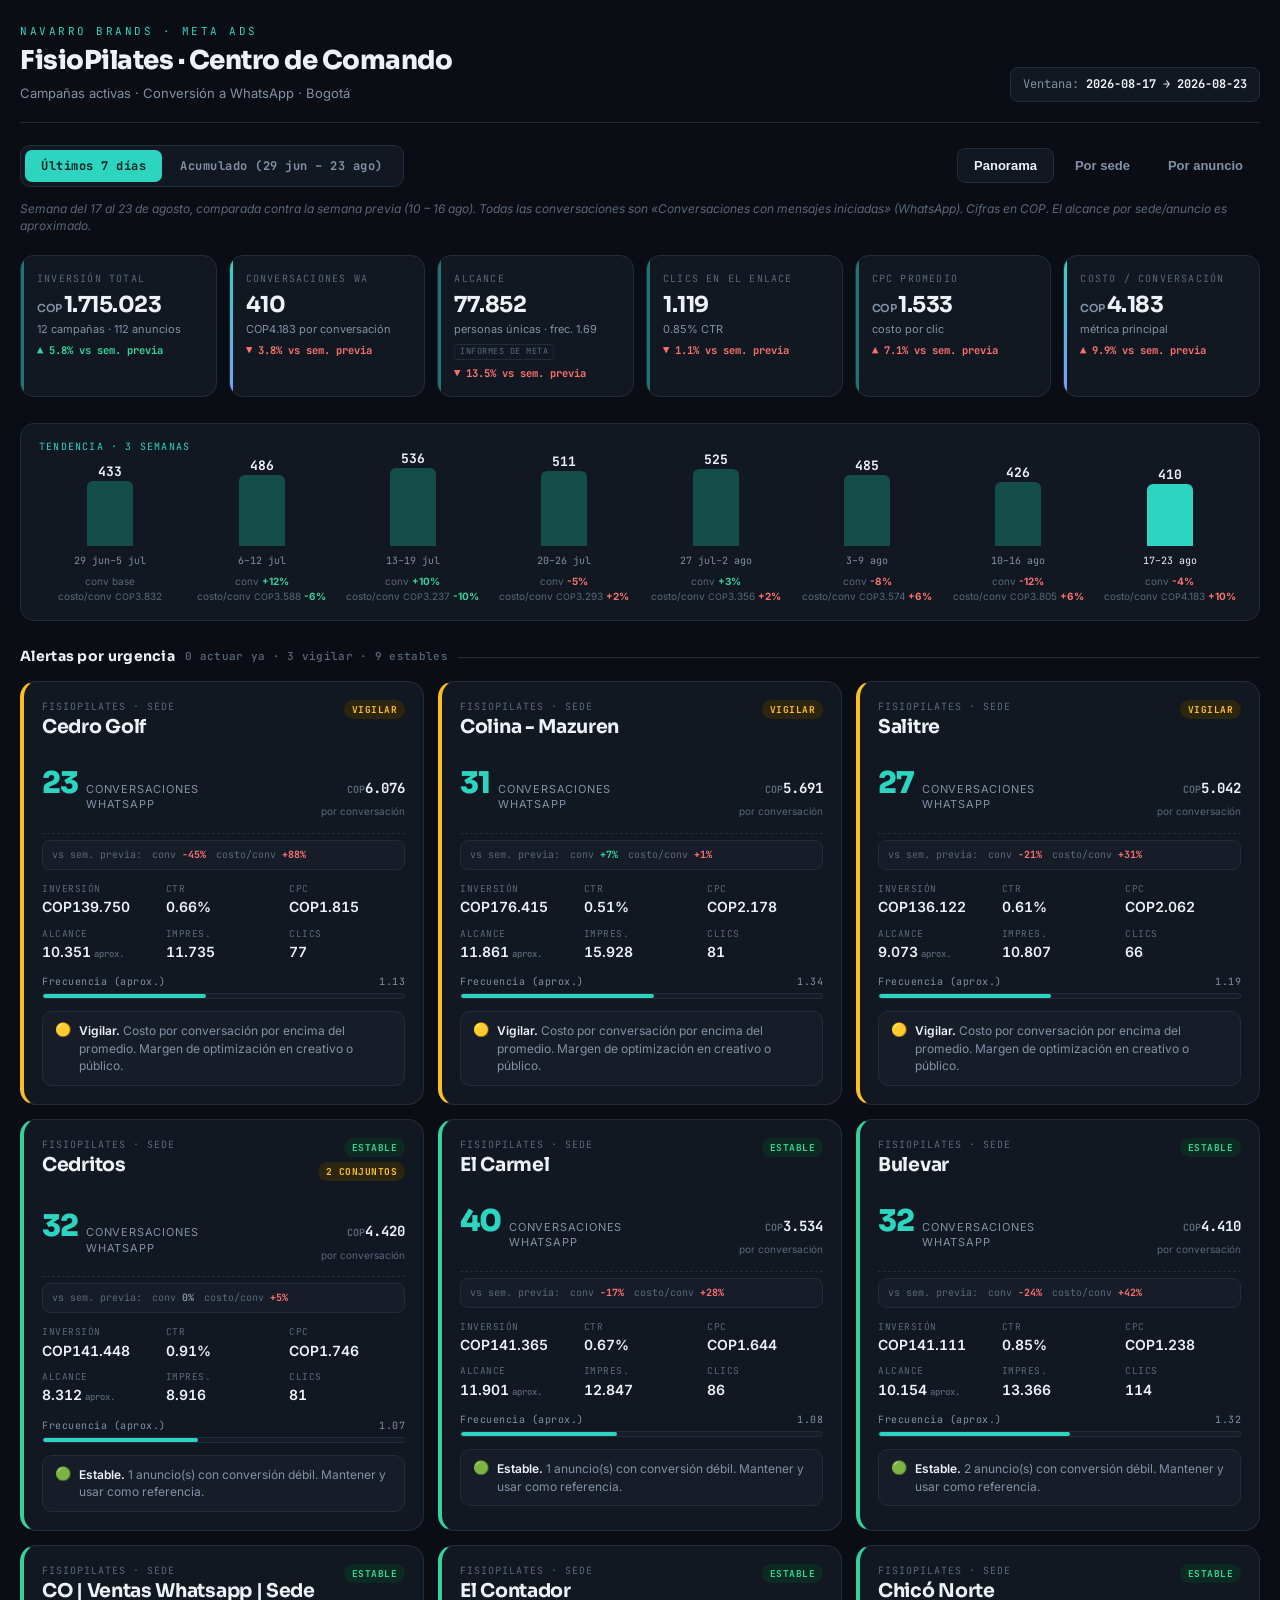
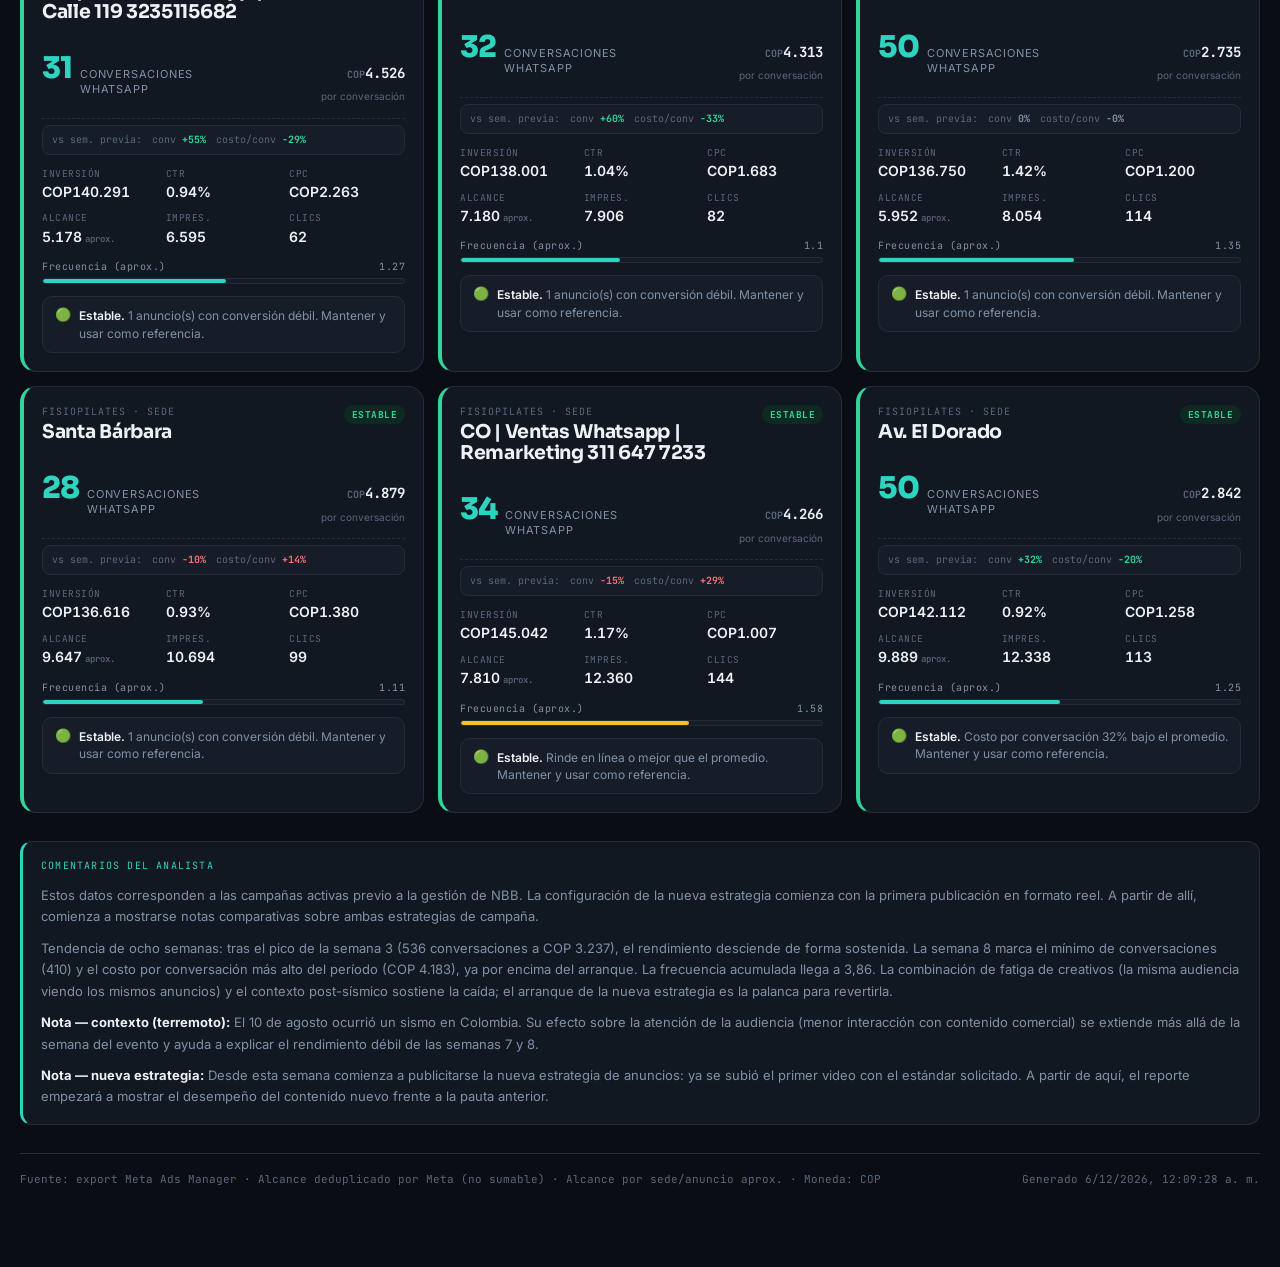
==== commit 646c72ad: "Actualización semana 8" ====
--- a/index.html
+++ b/index.html
@@ -130,8 +130,8 @@
 
   <div class="toolbar">
     <div class="toggle" id="periodToggle">
-      <button data-p="w7" class="on">Últimos 7 días</button>
-      <button data-p="acc">Acumulado (29 jun – 16 ago)</button>
+      <button data-p="w8" class="on">Últimos 7 días</button>
+      <button data-p="acc">Acumulado (29 jun – 23 ago)</button>
     </div>
     <div class="tabs" id="viewTabs">
       <button data-v="overview" class="on">Panorama</button>
@@ -145,7 +145,7 @@
 
   <div id="trendStrip" style="background:var(--panel);border:1px solid var(--line);border-radius:14px;padding:16px 18px;margin-bottom:26px">
     <div style="font-family:var(--mono);font-size:10px;letter-spacing:1.2px;text-transform:uppercase;color:var(--teal);margin-bottom:14px">Tendencia · 3 semanas</div>
-    <div id="trendBars" style="display:grid;grid-template-columns:repeat(7,1fr);gap:10px"></div>
+    <div id="trendBars" style="display:grid;grid-template-columns:repeat(8,1fr);gap:9px"></div>
   </div>
 
   <div id="view-overview">
@@ -167,9 +167,9 @@
   <div class="comments">
     <div class="mh">Comentarios del analista</div>
     <p>Estos datos corresponden a las campañas activas previo a la gestión de NBB. La configuración de la nueva estrategia comienza con la primera publicación en formato reel. A partir de allí, comienza a mostrarse notas comparativas sobre ambas estrategias de campaña.</p>
-    <p>Tendencia de siete semanas: tras el pico de la semana 3 (536 conversaciones a COP 3.237), el rendimiento desciende de forma sostenida hasta la semana 7, que marca el mínimo de conversaciones (426) y un costo por conversación de COP 3.805 — prácticamente el nivel del arranque. La frecuencia acumulada llega a 3,76.</p>
-    <p><b>Nota — contexto (terremoto):</b> El 10 de agosto ocurrió un sismo en Colombia. La semana del 10 al 16 de agosto coincide con ese evento, que altera el comportamiento y la atención de la audiencia (menor interacción con contenido comercial, atención volcada a la emergencia). La caída de esta semana debe leerse con ese contexto y no atribuirse únicamente al rendimiento de la pauta.</p>
-    <p><b>Nota — contenido nuevo:</b> Los videos que forman parte de la nueva gestión aún se encuentran en etapa de aprobación. Es importante comenzar a subir el nuevo contenido, cumpliendo el estándar solicitado, para generar contenido fresco de publicidad.</p>
+    <p>Tendencia de ocho semanas: tras el pico de la semana 3 (536 conversaciones a COP 3.237), el rendimiento desciende de forma sostenida. La semana 8 marca el mínimo de conversaciones (410) y el costo por conversación más alto del período (COP 4.183), ya por encima del arranque. La frecuencia acumulada llega a 3,86. La combinación de fatiga de creativos (la misma audiencia viendo los mismos anuncios) y el contexto post-sísmico sostiene la caída; el arranque de la nueva estrategia es la palanca para revertirla.</p>
+    <p><b>Nota — contexto (terremoto):</b> El 10 de agosto ocurrió un sismo en Colombia. Su efecto sobre la atención de la audiencia (menor interacción con contenido comercial) se extiende más allá de la semana del evento y ayuda a explicar el rendimiento débil de las semanas 7 y 8.</p>
+    <p><b>Nota — nueva estrategia:</b> Desde esta semana comienza a publicitarse la nueva estrategia de anuncios: ya se subió el primer video con el estándar solicitado. A partir de aquí, el reporte empezará a mostrar el desempeño del contenido nuevo frente a la pauta anterior.</p>
   </div>
 
   <footer>
@@ -179,13 +179,13 @@
 </div>
 
 <script>
-const P = {"w7": {"label": "Últimos 7 días", "start": "2026-08-10", "end": "2026-08-16", "campaigns": [{"campaign": "CO | Colina - Mazuren | Ventas Whatsapp ‪- 320 8174583", "sede": "Colina - Mazuren", "spend": 163195, "conv": 29, "cpconv": 5627, "imp": 18499, "reach": 13059, "clicks": 117, "cpc": 1395, "ctr": 0.63, "freq": 1.42, "ads": 7, "sets": 1, "below_q": 0, "tot_q": 7, "below_ctr": 0, "below_cvr": 0}, {"campaign": "CO | Chicó Norte | Ventas Whatsapp - 3235137959", "sede": "Chicó Norte", "spend": 137074, "conv": 50, "cpconv": 2741, "imp": 11398, "reach": 8754, "clicks": 114, "cpc": 1202, "ctr": 1.0, "freq": 1.3, "ads": 5, "sets": 1, "below_q": 0, "tot_q": 5, "below_ctr": 0, "below_cvr": 0}, {"campaign": "CO | Cedro Golf | Ventas Whatsapp 3204133677", "sede": "Cedro Golf", "spend": 135693, "conv": 42, "cpconv": 3231, "imp": 12884, "reach": 10934, "clicks": 118, "cpc": 1150, "ctr": 0.92, "freq": 1.18, "ads": 10, "sets": 1, "below_q": 0, "tot_q": 10, "below_ctr": 0, "below_cvr": 1}, {"campaign": "CO | Cedritos | Ventas Whatsapp ‪323 5213734‬ -", "sede": "Cedritos", "spend": 134989, "conv": 32, "cpconv": 4218, "imp": 7705, "reach": 7362, "clicks": 90, "cpc": 1500, "ctr": 1.17, "freq": 1.05, "ads": 23, "sets": 2, "below_q": 0, "tot_q": 23, "below_ctr": 0, "below_cvr": 1}, {"campaign": "CO | Av. El Dorado | Ventas Whatsapp - 3114455348", "sede": "Av. El Dorado", "spend": 134445, "conv": 38, "cpconv": 3538, "imp": 17777, "reach": 14304, "clicks": 78, "cpc": 1724, "ctr": 0.44, "freq": 1.24, "ads": 6, "sets": 1, "below_q": 0, "tot_q": 6, "below_ctr": 0, "below_cvr": 0}, {"campaign": "CO | El Carmel | Ventas Whatsapp - 3204040149", "sede": "El Carmel", "spend": 132848, "conv": 48, "cpconv": 2768, "imp": 14567, "reach": 12734, "clicks": 117, "cpc": 1135, "ctr": 0.8, "freq": 1.14, "ads": 5, "sets": 1, "below_q": 0, "tot_q": 5, "below_ctr": 0, "below_cvr": 1}, {"campaign": "CO | Ventas Whatsapp | Remarketing 311 647 7233", "sede": "CO | Ventas Whatsapp | Remarketing 311 647 7233", "spend": 132396, "conv": 40, "cpconv": 3310, "imp": 10493, "reach": 8232, "clicks": 73, "cpc": 1814, "ctr": 0.7, "freq": 1.27, "ads": 7, "sets": 1, "below_q": 0, "tot_q": 7, "below_ctr": 0, "below_cvr": 2}, {"campaign": "CO | Ventas Whatsapp | Santa Bárbara - 3227685819", "sede": "Santa Bárbara", "spend": 132117, "conv": 31, "cpconv": 4262, "imp": 12698, "reach": 11343, "clicks": 95, "cpc": 1391, "ctr": 0.75, "freq": 1.12, "ads": 11, "sets": 1, "below_q": 0, "tot_q": 11, "below_ctr": 0, "below_cvr": 1}, {"campaign": "CO | Bulevar | Ventas Whatsapp  3108633424", "sede": "Bulevar", "spend": 130656, "conv": 42, "cpconv": 3111, "imp": 15741, "reach": 11216, "clicks": 132, "cpc": 990, "ctr": 0.84, "freq": 1.4, "ads": 12, "sets": 1, "below_q": 0, "tot_q": 12, "below_ctr": 0, "below_cvr": 2}, {"campaign": "CO | Salitre | Ventas Whatsapp - 3222415254", "sede": "Salitre", "spend": 130612, "conv": 34, "cpconv": 3842, "imp": 15611, "reach": 12658, "clicks": 77, "cpc": 1696, "ctr": 0.49, "freq": 1.23, "ads": 8, "sets": 1, "below_q": 0, "tot_q": 8, "below_ctr": 0, "below_cvr": 0}, {"campaign": "CO | El Contador | Ventas Whatsapp 3204049016", "sede": "El Contador", "spend": 128989, "conv": 20, "cpconv": 6449, "imp": 9480, "reach": 8182, "clicks": 72, "cpc": 1792, "ctr": 0.76, "freq": 1.16, "ads": 12, "sets": 1, "below_q": 0, "tot_q": 12, "below_ctr": 0, "below_cvr": 1}, {"campaign": "CO | Ventas Whatsapp | Sede Calle 119 3235115682", "sede": "CO | Ventas Whatsapp | Sede Calle 119 3235115682", "spend": 127863, "conv": 20, "cpconv": 6393, "imp": 7934, "reach": 5884, "clicks": 49, "cpc": 2609, "ctr": 0.62, "freq": 1.35, "ads": 9, "sets": 1, "below_q": 0, "tot_q": 9, "below_ctr": 0, "below_cvr": 1}], "totals": {"spend": 1620877, "conv": 426, "imp": 154787, "clicks": 1132, "campaigns": 12, "ads": 115, "cpconv": 3805, "cpc": 1432, "ctr": 0.73, "reach": 89993, "freq": 1.72}, "ads": [{"ad": "ABR 26 Anuncio | Video Señal", "campaigns": 11, "parts": [{"campaign": "CO | Ventas Whatsapp | Santa Bárbara - 3227685819", "sede": "Santa Bárbara", "spend": 128826, "conv": 31, "cpconv": 4156, "clicks": 92}, {"campaign": "CO | El Carmel | Ventas Whatsapp - 3204040149", "sede": "El Carmel", "spend": 128326, "conv": 46, "cpconv": 2790, "clicks": 110}, {"campaign": "CO | Cedritos | Ventas Whatsapp ‪323 5213734‬ -", "sede": "Cedritos", "spend": 116841, "conv": 25, "cpconv": 4674, "clicks": 73}, {"campaign": "CO | Ventas Whatsapp | Remarketing 311 647 7233", "sede": "CO | Ventas Whatsapp | Remarketing 311 647 7233", "spend": 8979, "conv": 2, "cpconv": 4490, "clicks": 7}, {"campaign": "CO | Ventas Whatsapp | Sede Calle 119 3235115682", "sede": "CO | Ventas Whatsapp | Sede Calle 119 3235115682", "spend": 2007, "conv": 0, "cpconv": 0, "clicks": 2}, {"campaign": "CO | Cedro Golf | Ventas Whatsapp 3204133677", "sede": "Cedro Golf", "spend": 1407, "conv": 0, "cpconv": 0, "clicks": 0}, {"campaign": "CO | Colina - Mazuren | Ventas Whatsapp ‪- 320 8174583", "sede": "Colina - Mazuren", "spend": 899, "conv": 0, "cpconv": 0, "clicks": 1}, {"campaign": "CO | El Contador | Ventas Whatsapp 3204049016", "sede": "El Contador", "spend": 618, "conv": 0, "cpconv": 0, "clicks": 0}, {"campaign": "CO | Av. El Dorado | Ventas Whatsapp - 3114455348", "sede": "Av. El Dorado", "spend": 243, "conv": 0, "cpconv": 0, "clicks": 0}, {"campaign": "CO | Bulevar | Ventas Whatsapp  3108633424", "sede": "Bulevar", "spend": 162, "conv": 0, "cpconv": 0, "clicks": 0}, {"campaign": "CO | Salitre | Ventas Whatsapp - 3222415254", "sede": "Salitre", "spend": 98, "conv": 0, "cpconv": 0, "clicks": 0}], "spend": 388406, "conv": 104, "cpconv": 3735, "imp": 34065, "reach": 30553, "clicks": 285, "ctr": 0.84, "cpc": 1363}, {"ad": "MAR 26 Anuncio | Video Esto es Fisiopilates", "campaigns": 9, "parts": [{"campaign": "CO | Chicó Norte | Ventas Whatsapp - 3235137959", "sede": "Chicó Norte", "spend": 124590, "conv": 46, "cpconv": 2708, "clicks": 106}, {"campaign": "CO | Ventas Whatsapp | Remarketing 311 647 7233", "sede": "CO | Ventas Whatsapp | Remarketing 311 647 7233", "spend": 42798, "conv": 9, "cpconv": 4755, "clicks": 21}, {"campaign": "CO | El Contador | Ventas Whatsapp 3204049016", "sede": "El Contador", "spend": 1465, "conv": 0, "cpconv": 0, "clicks": 0}, {"campaign": "CO | Cedritos | Ventas Whatsapp ‪323 5213734‬ -", "sede": "Cedritos", "spend": 950, "conv": 0, "cpconv": 0, "clicks": 0}, {"campaign": "CO | Bulevar | Ventas Whatsapp  3108633424", "sede": "Bulevar", "spend": 252, "conv": 0, "cpconv": 0, "clicks": 0}, {"campaign": "CO | Ventas Whatsapp | Santa Bárbara - 3227685819", "sede": "Santa Bárbara", "spend": 229, "conv": 0, "cpconv": 0, "clicks": 0}, {"campaign": "CO | Ventas Whatsapp | Sede Calle 119 3235115682", "sede": "CO | Ventas Whatsapp | Sede Calle 119 3235115682", "spend": 49, "conv": 0, "cpconv": 0, "clicks": 0}, {"campaign": "CO | Colina - Mazuren | Ventas Whatsapp ‪- 320 8174583", "sede": "Colina - Mazuren", "spend": 26, "conv": 0, "cpconv": 0, "clicks": 0}, {"campaign": "CO | Av. El Dorado | Ventas Whatsapp - 3114455348", "sede": "Av. El Dorado", "spend": 3, "conv": 0, "cpconv": 0, "clicks": 0}], "spend": 170362, "conv": 55, "cpconv": 3097, "imp": 13459, "reach": 10511, "clicks": 127, "ctr": 0.94, "cpc": 1341}, {"ad": "Anuncio 8 | Video Promociones 2", "campaigns": 2, "parts": [{"campaign": "CO | Cedro Golf | Ventas Whatsapp 3204133677", "sede": "Cedro Golf", "spend": 132303, "conv": 42, "cpconv": 3150, "clicks": 117}, {"campaign": "CO | Cedritos | Ventas Whatsapp ‪323 5213734‬ -", "sede": "Cedritos", "spend": 1, "conv": 0, "cpconv": 0, "clicks": 0}], "spend": 132304, "conv": 42, "cpconv": 3150, "imp": 12711, "reach": 10769, "clicks": 117, "ctr": 0.92, "cpc": 1131}, {"ad": "Imagen Bulevar", "campaigns": 1, "parts": [{"campaign": "CO | Bulevar | Ventas Whatsapp  3108633424", "sede": "Bulevar", "spend": 114338, "conv": 39, "cpconv": 2932, "clicks": 124}], "spend": 114338, "conv": 39, "cpconv": 2932, "imp": 14258, "reach": 9923, "clicks": 124, "ctr": 0.87, "cpc": 922}, {"ad": "Video Pos inauguración", "campaigns": 1, "parts": [{"campaign": "CO | Av. El Dorado | Ventas Whatsapp - 3114455348", "sede": "Av. El Dorado", "spend": 131349, "conv": 38, "cpconv": 3457, "clicks": 77}], "spend": 131349, "conv": 38, "cpconv": 3457, "imp": 17459, "reach": 14003, "clicks": 77, "ctr": 0.44, "cpc": 1706}, {"ad": "Video | promocional nueva sede salitre", "campaigns": 1, "parts": [{"campaign": "CO | Salitre | Ventas Whatsapp - 3222415254", "sede": "Salitre", "spend": 128928, "conv": 34, "cpconv": 3792, "clicks": 77}], "spend": 128928, "conv": 34, "cpconv": 3792, "imp": 15405, "reach": 12462, "clicks": 77, "ctr": 0.5, "cpc": 1674}, {"ad": "Video 1 nueva sede", "campaigns": 1, "parts": [{"campaign": "CO | Colina - Mazuren | Ventas Whatsapp ‪- 320 8174583", "sede": "Colina - Mazuren", "spend": 155236, "conv": 26, "cpconv": 5971, "clicks": 112}], "spend": 155236, "conv": 26, "cpconv": 5971, "imp": 17561, "reach": 12193, "clicks": 112, "ctr": 0.64, "cpc": 1386}, {"ad": "Enero - Video General Contador", "campaigns": 1, "parts": [{"campaign": "CO | El Contador | Ventas Whatsapp 3204049016", "sede": "El Contador", "spend": 124091, "conv": 20, "cpconv": 6205, "clicks": 70}], "spend": 124091, "conv": 20, "cpconv": 6205, "imp": 9097, "reach": 7816, "clicks": 70, "ctr": 0.77, "cpc": 1773}, {"ad": "Enero -Video  General Calle 119", "campaigns": 1, "parts": [{"campaign": "CO | Ventas Whatsapp | Sede Calle 119 3235115682", "sede": "CO | Ventas Whatsapp | Sede Calle 119 3235115682", "spend": 123995, "conv": 20, "cpconv": 6200, "clicks": 47}], "spend": 123995, "conv": 20, "cpconv": 6200, "imp": 7609, "reach": 5582, "clicks": 47, "ctr": 0.62, "cpc": 2638}, {"ad": "FEB 26  Video beneficios mes", "campaigns": 2, "parts": [{"campaign": "CO | Ventas Whatsapp | Remarketing 311 647 7233", "sede": "CO | Ventas Whatsapp | Remarketing 311 647 7233", "spend": 46021, "conv": 16, "cpconv": 2876, "clicks": 23}, {"campaign": "CO | Bulevar | Ventas Whatsapp  3108633424", "sede": "Bulevar", "spend": 64, "conv": 0, "cpconv": 0, "clicks": 0}], "spend": 46085, "conv": 16, "cpconv": 2880, "imp": 4190, "reach": 3034, "clicks": 23, "ctr": 0.55, "cpc": 2004}, {"ad": "Anuncio 7 | Video Promociones Agosto", "campaigns": 1, "parts": [{"campaign": "CO | Ventas Whatsapp | Remarketing 311 647 7233", "sede": "CO | Ventas Whatsapp | Remarketing 311 647 7233", "spend": 9464, "conv": 7, "cpconv": 1352, "clicks": 13}], "spend": 9464, "conv": 7, "cpconv": 1352, "imp": 1400, "reach": 1003, "clicks": 13, "ctr": 0.93, "cpc": 728}, {"ad": "MAR 26 Anuncio | Video Fisio es para todos - Copia", "campaigns": 2, "parts": [{"campaign": "CO | Ventas Whatsapp | Remarketing 311 647 7233", "sede": "CO | Ventas Whatsapp | Remarketing 311 647 7233", "spend": 21368, "conv": 6, "cpconv": 3561, "clicks": 8}, {"campaign": "CO | Cedritos | Ventas Whatsapp ‪323 5213734‬ -", "sede": "Cedritos", "spend": 13, "conv": 0, "cpconv": 0, "clicks": 0}], "spend": 21381, "conv": 6, "cpconv": 3564, "imp": 1206, "reach": 988, "clicks": 8, "ctr": 0.66, "cpc": 2673}, {"ad": "ABR 26 Anuncio | Video Señal - Copia", "campaigns": 1, "parts": [{"campaign": "CO | Chicó Norte | Ventas Whatsapp - 3235137959", "sede": "Chicó Norte", "spend": 11925, "conv": 4, "cpconv": 2981, "clicks": 7}], "spend": 11925, "conv": 4, "cpconv": 2981, "imp": 703, "reach": 653, "clicks": 7, "ctr": 1.0, "cpc": 1704}, {"ad": "Anuncio 1 | Video Promociones", "campaigns": 3, "parts": [{"campaign": "CO | Cedritos | Ventas Whatsapp ‪323 5213734‬ -", "sede": "Cedritos", "spend": 6136, "conv": 4, "cpconv": 1534, "clicks": 5}, {"campaign": "CO | Cedro Golf | Ventas Whatsapp 3204133677", "sede": "Cedro Golf", "spend": 711, "conv": 0, "cpconv": 0, "clicks": 1}, {"campaign": "CO | El Carmel | Ventas Whatsapp - 3204040149", "sede": "El Carmel", "spend": 83, "conv": 0, "cpconv": 0, "clicks": 0}], "spend": 6930, "conv": 4, "cpconv": 1732, "imp": 364, "reach": 325, "clicks": 6, "ctr": 1.65, "cpc": 1155}, {"ad": "Imagen 2 Bulevar", "campaigns": 1, "parts": [{"campaign": "CO | Bulevar | Ventas Whatsapp  3108633424", "sede": "Bulevar", "spend": 11145, "conv": 3, "cpconv": 3715, "clicks": 7}], "spend": 11145, "conv": 3, "cpconv": 3715, "imp": 1169, "reach": 995, "clicks": 7, "ctr": 0.6, "cpc": 1592}, {"ad": "Anuncio 6 | Video Promociones 2", "campaigns": 3, "parts": [{"campaign": "CO | El Carmel | Ventas Whatsapp - 3204040149", "sede": "El Carmel", "spend": 3686, "conv": 2, "cpconv": 1843, "clicks": 5}, {"campaign": "CO | Ventas Whatsapp | Santa Bárbara - 3227685819", "sede": "Santa Bárbara", "spend": 2935, "conv": 0, "cpconv": 0, "clicks": 3}, {"campaign": "CO | Ventas Whatsapp | Sede Calle 119 3235115682", "sede": "CO | Ventas Whatsapp | Sede Calle 119 3235115682", "spend": 1529, "conv": 0, "cpconv": 0, "clicks": 0}], "spend": 8150, "conv": 2, "cpconv": 4075, "imp": 1003, "reach": 948, "clicks": 8, "ctr": 0.8, "cpc": 1019}, {"ad": "Anuncio 7 | Video Cómo llegar Cedritos", "campaigns": 1, "parts": [{"campaign": "CO | Cedritos | Ventas Whatsapp ‪323 5213734‬ -", "sede": "Cedritos", "spend": 4474, "conv": 2, "cpconv": 2237, "clicks": 4}], "spend": 4474, "conv": 2, "cpconv": 2237, "imp": 373, "reach": 350, "clicks": 4, "ctr": 1.07, "cpc": 1118}, {"ad": "Imagen 1 nueva sede", "campaigns": 1, "parts": [{"campaign": "CO | Colina - Mazuren | Ventas Whatsapp ‪- 320 8174583", "sede": "Colina - Mazuren", "spend": 2930, "conv": 1, "cpconv": 2930, "clicks": 2}], "spend": 2930, "conv": 1, "cpconv": 2930, "imp": 335, "reach": 303, "clicks": 2, "ctr": 0.6, "cpc": 1465}, {"ad": "Imagen 2 nueva sede", "campaigns": 1, "parts": [{"campaign": "CO | Colina - Mazuren | Ventas Whatsapp ‪- 320 8174583", "sede": "Colina - Mazuren", "spend": 2575, "conv": 1, "cpconv": 2575, "clicks": 2}], "spend": 2575, "conv": 1, "cpconv": 2575, "imp": 354, "reach": 341, "clicks": 2, "ctr": 0.56, "cpc": 1288}, {"ad": "MAR 26 Anuncio |Video General Mazuren", "campaigns": 2, "parts": [{"campaign": "CO | Av. El Dorado | Ventas Whatsapp - 3114455348", "sede": "Av. El Dorado", "spend": 1721, "conv": 0, "cpconv": 0, "clicks": 0}, {"campaign": "CO | Colina - Mazuren | Ventas Whatsapp ‪- 320 8174583", "sede": "Colina - Mazuren", "spend": 575, "conv": 1, "cpconv": 575, "clicks": 0}], "spend": 2296, "conv": 1, "cpconv": 2296, "imp": 203, "reach": 194, "clicks": 0, "ctr": 0.0, "cpc": 0}, {"ad": "FEB 26 -Video General Cedritos", "campaigns": 1, "parts": [{"campaign": "CO | Cedritos | Ventas Whatsapp ‪323 5213734‬ -", "sede": "Cedritos", "spend": 879, "conv": 1, "cpconv": 879, "clicks": 2}], "spend": 879, "conv": 1, "cpconv": 879, "imp": 40, "reach": 38, "clicks": 2, "ctr": 5.0, "cpc": 440}, {"ad": "Enero -Video General Cedritos", "campaigns": 1, "parts": [{"campaign": "CO | Cedritos | Ventas Whatsapp ‪323 5213734‬ -", "sede": "Cedritos", "spend": 4657, "conv": 0, "cpconv": 0, "clicks": 5}], "spend": 4657, "conv": 0, "cpconv": 0, "imp": 362, "reach": 331, "clicks": 5, "ctr": 1.38, "cpc": 931}, {"ad": "FEB 26  Imagen beneficios mes", "campaigns": 2, "parts": [{"campaign": "CO | Ventas Whatsapp | Remarketing 311 647 7233", "sede": "CO | Ventas Whatsapp | Remarketing 311 647 7233", "spend": 2180, "conv": 0, "cpconv": 0, "clicks": 1}, {"campaign": "CO | Bulevar | Ventas Whatsapp  3108633424", "sede": "Bulevar", "spend": 383, "conv": 0, "cpconv": 0, "clicks": 0}], "spend": 2563, "conv": 0, "cpconv": 0, "imp": 163, "reach": 147, "clicks": 1, "ctr": 0.61, "cpc": 2563}, {"ad": "ABR 26 Anuncio | Video DOLOR", "campaigns": 8, "parts": [{"campaign": "CO | Ventas Whatsapp | Remarketing 311 647 7233", "sede": "CO | Ventas Whatsapp | Remarketing 311 647 7233", "spend": 1586, "conv": 0, "cpconv": 0, "clicks": 0}, {"campaign": "CO | El Contador | Ventas Whatsapp 3204049016", "sede": "El Contador", "spend": 104, "conv": 0, "cpconv": 0, "clicks": 0}, {"campaign": "CO | Cedritos | Ventas Whatsapp ‪323 5213734‬ -", "sede": "Cedritos", "spend": 102, "conv": 0, "cpconv": 0, "clicks": 0}, {"campaign": "CO | Bulevar | Ventas Whatsapp  3108633424", "sede": "Bulevar", "spend": 78, "conv": 0, "cpconv": 0, "clicks": 0}, {"campaign": "CO | Chicó Norte | Ventas Whatsapp - 3235137959", "sede": "Chicó Norte", "spend": 59, "conv": 0, "cpconv": 0, "clicks": 0}, {"campaign": "CO | Ventas Whatsapp | Sede Calle 119 3235115682", "sede": "CO | Ventas Whatsapp | Sede Calle 119 3235115682", "spend": 39, "conv": 0, "cpconv": 0, "clicks": 0}, {"campaign": "CO | Av. El Dorado | Ventas Whatsapp - 3114455348", "sede": "Av. El Dorado", "spend": 16, "conv": 0, "cpconv": 0, "clicks": 0}, {"campaign": "CO | Ventas Whatsapp | Santa Bárbara - 3227685819", "sede": "Santa Bárbara", "spend": 8, "conv": 0, "cpconv": 0, "clicks": 0}], "spend": 1992, "conv": 0, "cpconv": 0, "imp": 123, "reach": 103, "clicks": 0, "ctr": 0.0, "cpc": 0}, {"ad": "MAR 26 Anuncio | Video Fisio es para todos", "campaigns": 6, "parts": [{"campaign": "CO | Bulevar | Ventas Whatsapp  3108633424", "sede": "Bulevar", "spend": 1306, "conv": 0, "cpconv": 0, "clicks": 0}, {"campaign": "CO | Chicó Norte | Ventas Whatsapp - 3235137959", "sede": "Chicó Norte", "spend": 431, "conv": 0, "cpconv": 0, "clicks": 1}, {"campaign": "CO | El Contador | Ventas Whatsapp 3204049016", "sede": "El Contador", "spend": 212, "conv": 0, "cpconv": 0, "clicks": 0}, {"campaign": "CO | Cedritos | Ventas Whatsapp ‪323 5213734‬ -", "sede": "Cedritos", "spend": 187, "conv": 0, "cpconv": 0, "clicks": 0}, {"campaign": "CO | Ventas Whatsapp | Santa Bárbara - 3227685819", "sede": "Santa Bárbara", "spend": 35, "conv": 0, "cpconv": 0, "clicks": 0}, {"campaign": "CO | Ventas Whatsapp | Sede Calle 119 3235115682", "sede": "CO | Ventas Whatsapp | Sede Calle 119 3235115682", "spend": 18, "conv": 0, "cpconv": 0, "clicks": 0}], "spend": 2189, "conv": 0, "cpconv": 0, "imp": 129, "reach": 119, "clicks": 1, "ctr": 0.78, "cpc": 2189}, {"ad": "OCT Anuncio 8 | Imagen", "campaigns": 5, "parts": [{"campaign": "CO | El Contador | Ventas Whatsapp 3204049016", "sede": "El Contador", "spend": 1166, "conv": 0, "cpconv": 0, "clicks": 1}, {"campaign": "CO | Bulevar | Ventas Whatsapp  3108633424", "sede": "Bulevar", "spend": 1152, "conv": 0, "cpconv": 0, "clicks": 1}, {"campaign": "CO | Cedro Golf | Ventas Whatsapp 3204133677", "sede": "Cedro Golf", "spend": 361, "conv": 0, "cpconv": 0, "clicks": 0}, {"campaign": "CO | Cedritos | Ventas Whatsapp ‪323 5213734‬ -", "sede": "Cedritos", "spend": 72, "conv": 0, "cpconv": 0, "clicks": 0}, {"campaign": "CO | Ventas Whatsapp | Santa Bárbara - 3227685819", "sede": "Santa Bárbara", "spend": 3, "conv": 0, "cpconv": 0, "clicks": 0}], "spend": 2754, "conv": 0, "cpconv": 0, "imp": 203, "reach": 190, "clicks": 2, "ctr": 0.99, "cpc": 1377}, {"ad": "Video Cómo llegar", "campaigns": 1, "parts": [{"campaign": "CO | Av. El Dorado | Ventas Whatsapp - 3114455348", "sede": "Av. El Dorado", "spend": 1113, "conv": 0, "cpconv": 0, "clicks": 1}], "spend": 1113, "conv": 0, "cpconv": 0, "imp": 116, "reach": 104, "clicks": 1, "ctr": 0.86, "cpc": 1113}, {"ad": "Video 2 nueva sede", "campaigns": 1, "parts": [{"campaign": "CO | Colina - Mazuren | Ventas Whatsapp ‪- 320 8174583", "sede": "Colina - Mazuren", "spend": 954, "conv": 0, "cpconv": 0, "clicks": 0}], "spend": 954, "conv": 0, "cpconv": 0, "imp": 136, "reach": 118, "clicks": 0, "ctr": 0.0, "cpc": 0}, {"ad": "Anuncio 8 | Video Promociones agosto", "campaigns": 3, "parts": [{"campaign": "CO | El Contador | Ventas Whatsapp 3204049016", "sede": "El Contador", "spend": 919, "conv": 0, "cpconv": 0, "clicks": 1}, {"campaign": "CO | Cedritos | Ventas Whatsapp ‪323 5213734‬ -", "sede": "Cedritos", "spend": 136, "conv": 0, "cpconv": 0, "clicks": 0}, {"campaign": "CO | Cedro Golf | Ventas Whatsapp 3204133677", "sede": "Cedro Golf", "spend": 63, "conv": 0, "cpconv": 0, "clicks": 0}], "spend": 1118, "conv": 0, "cpconv": 0, "imp": 61, "reach": 59, "clicks": 1, "ctr": 1.64, "cpc": 1118}, {"ad": "Video | cómo llegar Salitre", "campaigns": 1, "parts": [{"campaign": "CO | Salitre | Ventas Whatsapp - 3222415254", "sede": "Salitre", "spend": 883, "conv": 0, "cpconv": 0, "clicks": 0}], "spend": 883, "conv": 0, "cpconv": 0, "imp": 117, "reach": 109, "clicks": 0, "ctr": 0.0, "cpc": 0}, {"ad": "Enero - Video General Bulevar", "campaigns": 1, "parts": [{"campaign": "CO | Bulevar | Ventas Whatsapp  3108633424", "sede": "Bulevar", "spend": 809, "conv": 0, "cpconv": 0, "clicks": 0}], "spend": 809, "conv": 0, "cpconv": 0, "imp": 45, "reach": 44, "clicks": 0, "ctr": 0.0, "cpc": 0}, {"ad": "Enero - Video General Carmel", "campaigns": 1, "parts": [{"campaign": "CO | El Carmel | Ventas Whatsapp - 3204040149", "sede": "El Carmel", "spend": 726, "conv": 0, "cpconv": 0, "clicks": 2}], "spend": 726, "conv": 0, "cpconv": 0, "imp": 66, "reach": 65, "clicks": 2, "ctr": 3.03, "cpc": 363}, {"ad": "Video lanzamient4 - ¿como llegar a bulevar?", "campaigns": 1, "parts": [{"campaign": "CO | Bulevar | Ventas Whatsapp  3108633424", "sede": "Bulevar", "spend": 707, "conv": 0, "cpconv": 0, "clicks": 0}], "spend": 707, "conv": 0, "cpconv": 0, "imp": 29, "reach": 29, "clicks": 0, "ctr": 0.0, "cpc": 0}, {"ad": "Enero -Video General Salitre", "campaigns": 1, "parts": [{"campaign": "CO | Salitre | Ventas Whatsapp - 3222415254", "sede": "Salitre", "spend": 554, "conv": 0, "cpconv": 0, "clicks": 0}], "spend": 554, "conv": 0, "cpconv": 0, "imp": 49, "reach": 47, "clicks": 0, "ctr": 0.0, "cpc": 0}, {"ad": "Anuncio  | video como llegar sede cedro golf", "campaigns": 1, "parts": [{"campaign": "CO | Cedro Golf | Ventas Whatsapp 3204133677", "sede": "Cedro Golf", "spend": 542, "conv": 0, "cpconv": 0, "clicks": 0}], "spend": 542, "conv": 0, "cpconv": 0, "imp": 27, "reach": 24, "clicks": 0, "ctr": 0.0, "cpc": 0}, {"ad": "Video promociones general", "campaigns": 1, "parts": [{"campaign": "CO | Bulevar | Ventas Whatsapp  3108633424", "sede": "Bulevar", "spend": 260, "conv": 0, "cpconv": 0, "clicks": 0}], "spend": 260, "conv": 0, "cpconv": 0, "imp": 12, "reach": 11, "clicks": 0, "ctr": 0.0, "cpc": 0}, {"ad": "Anuncio 2 | Imagen Promos", "campaigns": 3, "parts": [{"campaign": "CO | Cedritos | Ventas Whatsapp ‪323 5213734‬ -", "sede": "Cedritos", "spend": 253, "conv": 0, "cpconv": 0, "clicks": 1}, {"campaign": "CO | El Contador | Ventas Whatsapp 3204049016", "sede": "El Contador", "spend": 252, "conv": 0, "cpconv": 0, "clicks": 0}, {"campaign": "CO | Cedro Golf | Ventas Whatsapp 3204133677", "sede": "Cedro Golf", "spend": 177, "conv": 0, "cpconv": 0, "clicks": 0}], "spend": 682, "conv": 0, "cpconv": 0, "imp": 57, "reach": 56, "clicks": 1, "ctr": 1.75, "cpc": 682}, {"ad": "FEB 26 -Video General Calle 119", "campaigns": 1, "parts": [{"campaign": "CO | Ventas Whatsapp | Sede Calle 119 3235115682", "sede": "CO | Ventas Whatsapp | Sede Calle 119 3235115682", "spend": 207, "conv": 0, "cpconv": 0, "clicks": 0}], "spend": 207, "conv": 0, "cpconv": 0, "imp": 12, "reach": 11, "clicks": 0, "ctr": 0.0, "cpc": 0}, {"ad": "Anuncio 3 | Carrusel Promos", "campaigns": 6, "parts": [{"campaign": "CO | Cedritos | Ventas Whatsapp ‪323 5213734‬ -", "sede": "Cedritos", "spend": 183, "conv": 0, "cpconv": 0, "clicks": 0}, {"campaign": "CO | Chicó Norte | Ventas Whatsapp - 3235137959", "sede": "Chicó Norte", "spend": 69, "conv": 0, "cpconv": 0, "clicks": 0}, {"campaign": "CO | El Contador | Ventas Whatsapp 3204049016", "sede": "El Contador", "spend": 54, "conv": 0, "cpconv": 0, "clicks": 0}, {"campaign": "CO | Cedro Golf | Ventas Whatsapp 3204133677", "sede": "Cedro Golf", "spend": 6, "conv": 0, "cpconv": 0, "clicks": 0}, {"campaign": "CO | Ventas Whatsapp | Santa Bárbara - 3227685819", "sede": "Santa Bárbara", "spend": 6, "conv": 0, "cpconv": 0, "clicks": 0}, {"campaign": "CO | Ventas Whatsapp | Sede Calle 119 3235115682", "sede": "CO | Ventas Whatsapp | Sede Calle 119 3235115682", "spend": 2, "conv": 0, "cpconv": 0, "clicks": 0}], "spend": 320, "conv": 0, "cpconv": 0, "imp": 27, "reach": 24, "clicks": 0, "ctr": 0.0, "cpc": 0}, {"ad": "MAR 26 Anuncio | Video Dolor", "campaigns": 1, "parts": [{"campaign": "CO | Cedro Golf | Ventas Whatsapp 3204133677", "sede": "Cedro Golf", "spend": 111, "conv": 0, "cpconv": 0, "clicks": 0}], "spend": 111, "conv": 0, "cpconv": 0, "imp": 7, "reach": 5, "clicks": 0, "ctr": 0.0, "cpc": 0}, {"ad": "FEB 26 -Carrusel General Cedritos", "campaigns": 1, "parts": [{"campaign": "CO | Cedritos | Ventas Whatsapp ‪323 5213734‬ -", "sede": "Cedritos", "spend": 105, "conv": 0, "cpconv": 0, "clicks": 0}], "spend": 105, "conv": 0, "cpconv": 0, "imp": 18, "reach": 18, "clicks": 0, "ctr": 0.0, "cpc": 0}, {"ad": "Carrusel | nueva sede salitre", "campaigns": 1, "parts": [{"campaign": "CO | Salitre | Ventas Whatsapp - 3222415254", "sede": "Salitre", "spend": 88, "conv": 0, "cpconv": 0, "clicks": 0}], "spend": 88, "conv": 0, "cpconv": 0, "imp": 18, "reach": 18, "clicks": 0, "ctr": 0.0, "cpc": 0}, {"ad": "Video | Sede aesthetic", "campaigns": 1, "parts": [{"campaign": "CO | Salitre | Ventas Whatsapp - 3222415254", "sede": "Salitre", "spend": 54, "conv": 0, "cpconv": 0, "clicks": 0}], "spend": 54, "conv": 0, "cpconv": 0, "imp": 6, "reach": 6, "clicks": 0, "ctr": 0.0, "cpc": 0}, {"ad": "FEB 26 -Carrusel General contador", "campaigns": 1, "parts": [{"campaign": "CO | El Contador | Ventas Whatsapp 3204049016", "sede": "El Contador", "spend": 53, "conv": 0, "cpconv": 0, "clicks": 0}], "spend": 53, "conv": 0, "cpconv": 0, "imp": 4, "reach": 4, "clicks": 0, "ctr": 0.0, "cpc": 0}, {"ad": "FEB 26 -Video General Contador", "campaigns": 1, "parts": [{"campaign": "CO | El Contador | Ventas Whatsapp 3204049016", "sede": "El Contador", "spend": 48, "conv": 0, "cpconv": 0, "clicks": 0}], "spend": 48, "conv": 0, "cpconv": 0, "imp": 6, "reach": 6, "clicks": 0, "ctr": 0.0, "cpc": 0}, {"ad": "Enero -Video General Sta Barbara", "campaigns": 1, "parts": [{"campaign": "CO | Ventas Whatsapp | Santa Bárbara - 3227685819", "sede": "Santa Bárbara", "spend": 40, "conv": 0, "cpconv": 0, "clicks": 0}], "spend": 40, "conv": 0, "cpconv": 0, "imp": 9, "reach": 9, "clicks": 0, "ctr": 0.0, "cpc": 0}, {"ad": "Anuncio 3 | Imagen Promos", "campaigns": 1, "parts": [{"campaign": "CO | El Carmel | Ventas Whatsapp - 3204040149", "sede": "El Carmel", "spend": 27, "conv": 0, "cpconv": 0, "clicks": 0}], "spend": 27, "conv": 0, "cpconv": 0, "imp": 2, "reach": 2, "clicks": 0, "ctr": 0.0, "cpc": 0}, {"ad": "Anuncio 7 | Video Promociones", "campaigns": 2, "parts": [{"campaign": "CO | Ventas Whatsapp | Santa Bárbara - 3227685819", "sede": "Santa Bárbara", "spend": 26, "conv": 0, "cpconv": 0, "clicks": 0}, {"campaign": "CO | Ventas Whatsapp | Sede Calle 119 3235115682", "sede": "CO | Ventas Whatsapp | Sede Calle 119 3235115682", "spend": 17, "conv": 0, "cpconv": 0, "clicks": 0}], "spend": 43, "conv": 0, "cpconv": 0, "imp": 8, "reach": 8, "clicks": 0, "ctr": 0.0, "cpc": 0}, {"ad": "| Video Promociones general", "campaigns": 1, "parts": [{"campaign": "CO | Cedro Golf | Ventas Whatsapp 3204133677", "sede": "Cedro Golf", "spend": 12, "conv": 0, "cpconv": 0, "clicks": 0}], "spend": 12, "conv": 0, "cpconv": 0, "imp": 3, "reach": 3, "clicks": 0, "ctr": 0.0, "cpc": 0}, {"ad": "Anuncio 6 | Video Cómo llegar Contador", "campaigns": 1, "parts": [{"campaign": "CO | El Contador | Ventas Whatsapp 3204049016", "sede": "El Contador", "spend": 7, "conv": 0, "cpconv": 0, "clicks": 0}], "spend": 7, "conv": 0, "cpconv": 0, "imp": 2, "reach": 2, "clicks": 0, "ctr": 0.0, "cpc": 0}, {"ad": "Video Promociones general", "campaigns": 1, "parts": [{"campaign": "CO | Ventas Whatsapp | Santa Bárbara - 3227685819", "sede": "Santa Bárbara", "spend": 5, "conv": 0, "cpconv": 0, "clicks": 0}], "spend": 5, "conv": 0, "cpconv": 0, "imp": 2, "reach": 2, "clicks": 0, "ctr": 0.0, "cpc": 0}, {"ad": "Video Promociones General", "campaigns": 1, "parts": [{"campaign": "CO | Salitre | Ventas Whatsapp - 3222415254", "sede": "Salitre", "spend": 5, "conv": 0, "cpconv": 0, "clicks": 0}], "spend": 5, "conv": 0, "cpconv": 0, "imp": 1, "reach": 1, "clicks": 0, "ctr": 0.0, "cpc": 0}, {"ad": "FEB 26 -Video General Santa bárbara", "campaigns": 1, "parts": [{"campaign": "CO | Ventas Whatsapp | Santa Bárbara - 3227685819", "sede": "Santa Bárbara", "spend": 4, "conv": 0, "cpconv": 0, "clicks": 0}], "spend": 4, "conv": 0, "cpconv": 0, "imp": 2, "reach": 2, "clicks": 0, "ctr": 0.0, "cpc": 0}, {"ad": "FEB 26 -Carrusel General contador - Copia", "campaigns": 1, "parts": [{"campaign": "CO | Salitre | Ventas Whatsapp - 3222415254", "sede": "Salitre", "spend": 2, "conv": 0, "cpconv": 0, "clicks": 0}], "spend": 2, "conv": 0, "cpconv": 0, "imp": 1, "reach": 1, "clicks": 0, "ctr": 0.0, "cpc": 0}]}, "acc": {"label": "Acumulado (29 jun – 16 ago)", "start": "2026-06-29", "end": "2026-08-16", "campaigns": [{"campaign": "CO | Colina - Mazuren | Ventas Whatsapp ‪- 320 8174583", "sede": "Colina - Mazuren", "spend": 1221246, "conv": 289, "cpconv": 4226, "imp": 128606, "reach": 87356, "clicks": 793, "cpc": 1540, "ctr": 0.62, "freq": 1.47, "ads": 55, "sets": 1, "below_q": 0, "tot_q": 55, "below_ctr": 0, "below_cvr": 5}, {"campaign": "CO | Chicó Norte | Ventas Whatsapp - 3235137959", "sede": "Chicó Norte", "spend": 978430, "conv": 409, "cpconv": 2392, "imp": 74825, "reach": 54693, "clicks": 898, "cpc": 1090, "ctr": 1.2, "freq": 1.37, "ads": 46, "sets": 1, "below_q": 0, "tot_q": 46, "below_ctr": 0, "below_cvr": 2}, {"campaign": "CO | Ventas Whatsapp | Santa Bárbara - 3227685819", "sede": "Santa Bárbara", "spend": 978006, "conv": 287, "cpconv": 3408, "imp": 78880, "reach": 68195, "clicks": 753, "cpc": 1299, "ctr": 0.95, "freq": 1.16, "ads": 68, "sets": 1, "below_q": 0, "tot_q": 68, "below_ctr": 1, "below_cvr": 5}, {"campaign": "CO | El Carmel | Ventas Whatsapp - 3204040149", "sede": "El Carmel", "spend": 977504, "conv": 331, "cpconv": 2953, "imp": 84619, "reach": 74075, "clicks": 783, "cpc": 1248, "ctr": 0.93, "freq": 1.14, "ads": 74, "sets": 1, "below_q": 0, "tot_q": 74, "below_ctr": 0, "below_cvr": 5}, {"campaign": "CO | Cedro Golf | Ventas Whatsapp 3204133677", "sede": "Cedro Golf", "spend": 976093, "conv": 288, "cpconv": 3389, "imp": 93201, "reach": 76426, "clicks": 755, "cpc": 1293, "ctr": 0.81, "freq": 1.22, "ads": 81, "sets": 1, "below_q": 0, "tot_q": 81, "below_ctr": 0, "below_cvr": 7}, {"campaign": "CO | Av. El Dorado | Ventas Whatsapp - 3114455348", "sede": "Av. El Dorado", "spend": 975635, "conv": 357, "cpconv": 2733, "imp": 110589, "reach": 85152, "clicks": 761, "cpc": 1282, "ctr": 0.69, "freq": 1.3, "ads": 42, "sets": 1, "below_q": 0, "tot_q": 42, "below_ctr": 0, "below_cvr": 2}, {"campaign": "CO | Salitre | Ventas Whatsapp - 3222415254", "sede": "Salitre", "spend": 974276, "conv": 271, "cpconv": 3595, "imp": 86388, "reach": 66936, "clicks": 528, "cpc": 1845, "ctr": 0.61, "freq": 1.29, "ads": 68, "sets": 1, "below_q": 0, "tot_q": 68, "below_ctr": 0, "below_cvr": 1}, {"campaign": "CO | El Contador | Ventas Whatsapp 3204049016", "sede": "El Contador", "spend": 973979, "conv": 238, "cpconv": 4092, "imp": 72856, "reach": 60817, "clicks": 671, "cpc": 1452, "ctr": 0.92, "freq": 1.2, "ads": 89, "sets": 1, "below_q": 0, "tot_q": 89, "below_ctr": 0, "below_cvr": 7}, {"campaign": "CO | Cedritos | Ventas Whatsapp ‪323 5213734‬ -", "sede": "Cedritos", "spend": 972298, "conv": 216, "cpconv": 4501, "imp": 66258, "reach": 57809, "clicks": 622, "cpc": 1563, "ctr": 0.94, "freq": 1.15, "ads": 163, "sets": 2, "below_q": 0, "tot_q": 163, "below_ctr": 2, "below_cvr": 11}, {"campaign": "CO | Ventas Whatsapp | Remarketing 311 647 7233", "sede": "CO | Ventas Whatsapp | Remarketing 311 647 7233", "spend": 971273, "conv": 284, "cpconv": 3420, "imp": 82584, "reach": 66152, "clicks": 693, "cpc": 1402, "ctr": 0.84, "freq": 1.25, "ads": 49, "sets": 1, "below_q": 0, "tot_q": 49, "below_ctr": 0, "below_cvr": 13}, {"campaign": "CO | Bulevar | Ventas Whatsapp  3108633424", "sede": "Bulevar", "spend": 969503, "conv": 258, "cpconv": 3758, "imp": 83350, "reach": 59812, "clicks": 847, "cpc": 1145, "ctr": 1.02, "freq": 1.39, "ads": 84, "sets": 1, "below_q": 0, "tot_q": 84, "below_ctr": 0, "below_cvr": 11}, {"campaign": "CO | Ventas Whatsapp | Sede Calle 119 3235115682", "sede": "CO | Ventas Whatsapp | Sede Calle 119 3235115682", "spend": 969131, "conv": 174, "cpconv": 5570, "imp": 51979, "reach": 38088, "clicks": 419, "cpc": 2313, "ctr": 0.81, "freq": 1.36, "ads": 114, "sets": 3, "below_q": 0, "tot_q": 114, "below_ctr": 0, "below_cvr": 9}], "totals": {"spend": 11937374, "conv": 3402, "imp": 1014135, "clicks": 8523, "campaigns": 12, "ads": 933, "cpconv": 3509, "cpc": 1401, "ctr": 0.84, "reach": 269618, "freq": 3.76}, "ads": [{"ad": "ABR 26 Anuncio | Video Señal", "campaigns": 11, "parts": [{"campaign": "CO | Ventas Whatsapp | Santa Bárbara - 3227685819", "sede": "Santa Bárbara", "spend": 959956, "conv": 283, "cpconv": 3392, "clicks": 741}, {"campaign": "CO | El Carmel | Ventas Whatsapp - 3204040149", "sede": "El Carmel", "spend": 933562, "conv": 320, "cpconv": 2917, "clicks": 744}, {"campaign": "CO | Cedritos | Ventas Whatsapp ‪323 5213734‬ -", "sede": "Cedritos", "spend": 575780, "conv": 119, "cpconv": 4838, "clicks": 329}, {"campaign": "CO | Ventas Whatsapp | Remarketing 311 647 7233", "sede": "CO | Ventas Whatsapp | Remarketing 311 647 7233", "spend": 346404, "conv": 86, "cpconv": 4028, "clicks": 248}, {"campaign": "CO | Bulevar | Ventas Whatsapp  3108633424", "sede": "Bulevar", "spend": 136186, "conv": 28, "cpconv": 4864, "clicks": 82}, {"campaign": "CO | Ventas Whatsapp | Sede Calle 119 3235115682", "sede": "CO | Ventas Whatsapp | Sede Calle 119 3235115682", "spend": 28268, "conv": 4, "cpconv": 7067, "clicks": 11}, {"campaign": "CO | Cedro Golf | Ventas Whatsapp 3204133677", "sede": "Cedro Golf", "spend": 16323, "conv": 1, "cpconv": 16323, "clicks": 1}, {"campaign": "CO | Colina - Mazuren | Ventas Whatsapp ‪- 320 8174583", "sede": "Colina - Mazuren", "spend": 11849, "conv": 4, "cpconv": 2962, "clicks": 7}, {"campaign": "CO | El Contador | Ventas Whatsapp 3204049016", "sede": "El Contador", "spend": 8299, "conv": 5, "cpconv": 1660, "clicks": 7}, {"campaign": "CO | Av. El Dorado | Ventas Whatsapp - 3114455348", "sede": "Av. El Dorado", "spend": 2677, "conv": 2, "cpconv": 1338, "clicks": 4}, {"campaign": "CO | Salitre | Ventas Whatsapp - 3222415254", "sede": "Salitre", "spend": 669, "conv": 0, "cpconv": 0, "clicks": 0}], "spend": 3019973, "conv": 852, "cpconv": 3545, "imp": 242508, "reach": 210810, "clicks": 2174, "ctr": 0.9, "cpc": 1389}, {"ad": "MAR 26 Anuncio | Video Esto es Fisiopilates", "campaigns": 12, "parts": [{"campaign": "CO | Chicó Norte | Ventas Whatsapp - 3235137959", "sede": "Chicó Norte", "spend": 842210, "conv": 360, "cpconv": 2339, "clicks": 773}, {"campaign": "CO | Ventas Whatsapp | Remarketing 311 647 7233", "sede": "CO | Ventas Whatsapp | Remarketing 311 647 7233", "spend": 340570, "conv": 104, "cpconv": 3275, "clicks": 225}, {"campaign": "CO | Ventas Whatsapp | Sede Calle 119 3235115682", "sede": "CO | Ventas Whatsapp | Sede Calle 119 3235115682", "spend": 47552, "conv": 4, "cpconv": 11888, "clicks": 10}, {"campaign": "CO | Cedritos | Ventas Whatsapp ‪323 5213734‬ -", "sede": "Cedritos", "spend": 32562, "conv": 8, "cpconv": 4070, "clicks": 14}, {"campaign": "CO | Bulevar | Ventas Whatsapp  3108633424", "sede": "Bulevar", "spend": 15362, "conv": 2, "cpconv": 7681, "clicks": 8}, {"campaign": "CO | Cedro Golf | Ventas Whatsapp 3204133677", "sede": "Cedro Golf", "spend": 13725, "conv": 2, "cpconv": 6862, "clicks": 5}, {"campaign": "CO | Colina - Mazuren | Ventas Whatsapp ‪- 320 8174583", "sede": "Colina - Mazuren", "spend": 12001, "conv": 1, "cpconv": 12001, "clicks": 3}, {"campaign": "CO | El Contador | Ventas Whatsapp 3204049016", "sede": "El Contador", "spend": 7732, "conv": 1, "cpconv": 7732, "clicks": 8}, {"campaign": "CO | El Carmel | Ventas Whatsapp - 3204040149", "sede": "El Carmel", "spend": 6908, "conv": 0, "cpconv": 0, "clicks": 2}, {"campaign": "CO | Av. El Dorado | Ventas Whatsapp - 3114455348", "sede": "Av. El Dorado", "spend": 1733, "conv": 0, "cpconv": 0, "clicks": 0}, {"campaign": "CO | Ventas Whatsapp | Santa Bárbara - 3227685819", "sede": "Santa Bárbara", "spend": 1378, "conv": 0, "cpconv": 0, "clicks": 2}, {"campaign": "CO | Salitre | Ventas Whatsapp - 3222415254", "sede": "Salitre", "spend": 658, "conv": 0, "cpconv": 0, "clicks": 2}], "spend": 1322391, "conv": 482, "cpconv": 2744, "imp": 96185, "reach": 71497, "clicks": 1052, "ctr": 1.09, "cpc": 1257}, {"ad": "Video Pos inauguración", "campaigns": 1, "parts": [{"campaign": "CO | Av. El Dorado | Ventas Whatsapp - 3114455348", "sede": "Av. El Dorado", "spend": 963350, "conv": 352, "cpconv": 2737, "clicks": 749}], "spend": 963350, "conv": 352, "cpconv": 2737, "imp": 109497, "reach": 84112, "clicks": 749, "ctr": 0.68, "cpc": 1286}, {"ad": "Anuncio 8 | Video Promociones 2", "campaigns": 2, "parts": [{"campaign": "CO | Cedro Golf | Ventas Whatsapp 3204133677", "sede": "Cedro Golf", "spend": 924073, "conv": 282, "cpconv": 3277, "clicks": 739}, {"campaign": "CO | Cedritos | Ventas Whatsapp ‪323 5213734‬ -", "sede": "Cedritos", "spend": 3340, "conv": 0, "cpconv": 0, "clicks": 0}], "spend": 927413, "conv": 282, "cpconv": 3289, "imp": 90623, "reach": 74014, "clicks": 739, "ctr": 0.82, "cpc": 1255}, {"ad": "Video | promocional nueva sede salitre", "campaigns": 1, "parts": [{"campaign": "CO | Salitre | Ventas Whatsapp - 3222415254", "sede": "Salitre", "spend": 962660, "conv": 270, "cpconv": 3565, "clicks": 519}], "spend": 962660, "conv": 270, "cpconv": 3565, "imp": 85352, "reach": 65964, "clicks": 519, "ctr": 0.61, "cpc": 1855}, {"ad": "Video 1 nueva sede", "campaigns": 1, "parts": [{"campaign": "CO | Colina - Mazuren | Ventas Whatsapp ‪- 320 8174583", "sede": "Colina - Mazuren", "spend": 1064517, "conv": 248, "cpconv": 4292, "clicks": 679}], "spend": 1064517, "conv": 248, "cpconv": 4292, "imp": 111880, "reach": 73521, "clicks": 679, "ctr": 0.61, "cpc": 1568}, {"ad": "Enero - Video General Contador", "campaigns": 1, "parts": [{"campaign": "CO | El Contador | Ventas Whatsapp 3204049016", "sede": "El Contador", "spend": 920934, "conv": 230, "cpconv": 4004, "clicks": 635}], "spend": 920934, "conv": 230, "cpconv": 4004, "imp": 69449, "reach": 57633, "clicks": 635, "ctr": 0.91, "cpc": 1450}, {"ad": "Imagen Bulevar", "campaigns": 1, "parts": [{"campaign": "CO | Bulevar | Ventas Whatsapp  3108633424", "sede": "Bulevar", "spend": 615196, "conv": 184, "cpconv": 3343, "clicks": 619}], "spend": 615196, "conv": 184, "cpconv": 3343, "imp": 58125, "reach": 37959, "clicks": 619, "ctr": 1.06, "cpc": 994}, {"ad": "Enero -Video  General Calle 119", "campaigns": 1, "parts": [{"campaign": "CO | Ventas Whatsapp | Sede Calle 119 3235115682", "sede": "CO | Ventas Whatsapp | Sede Calle 119 3235115682", "spend": 764049, "conv": 150, "cpconv": 5094, "clicks": 335}], "spend": 764049, "conv": 150, "cpconv": 5094, "imp": 39689, "reach": 27930, "clicks": 335, "ctr": 0.84, "cpc": 2281}, {"ad": "Anuncio 7 | Video Promociones Agosto", "campaigns": 1, "parts": [{"campaign": "CO | Ventas Whatsapp | Remarketing 311 647 7233", "sede": "CO | Ventas Whatsapp | Remarketing 311 647 7233", "spend": 119002, "conv": 49, "cpconv": 2429, "clicks": 114}], "spend": 119002, "conv": 49, "cpconv": 2429, "imp": 10789, "reach": 8210, "clicks": 114, "ctr": 1.06, "cpc": 1044}, {"ad": "ABR 26 Anuncio | Video Señal - Copia", "campaigns": 1, "parts": [{"campaign": "CO | Chicó Norte | Ventas Whatsapp - 3235137959", "sede": "Chicó Norte", "spend": 129226, "conv": 48, "cpconv": 2692, "clicks": 119}], "spend": 129226, "conv": 48, "cpconv": 2692, "imp": 12890, "reach": 11034, "clicks": 119, "ctr": 0.92, "cpc": 1086}, {"ad": "Enero -Video General Cedritos", "campaigns": 1, "parts": [{"campaign": "CO | Cedritos | Ventas Whatsapp ‪323 5213734‬ -", "sede": "Cedritos", "spend": 192128, "conv": 41, "cpconv": 4686, "clicks": 143}], "spend": 192128, "conv": 41, "cpconv": 4686, "imp": 16572, "reach": 14133, "clicks": 143, "ctr": 0.86, "cpc": 1344}, {"ad": "Anuncio 7 | Video Cómo llegar Cedritos", "campaigns": 1, "parts": [{"campaign": "CO | Cedritos | Ventas Whatsapp ‪323 5213734‬ -", "sede": "Cedritos", "spend": 108615, "conv": 33, "cpconv": 3291, "clicks": 92}], "spend": 108615, "conv": 33, "cpconv": 3291, "imp": 8810, "reach": 7304, "clicks": 92, "ctr": 1.04, "cpc": 1181}, {"ad": "FEB 26  Video beneficios mes", "campaigns": 2, "parts": [{"campaign": "CO | Ventas Whatsapp | Remarketing 311 647 7233", "sede": "CO | Ventas Whatsapp | Remarketing 311 647 7233", "spend": 89811, "conv": 26, "cpconv": 3454, "clicks": 43}, {"campaign": "CO | Bulevar | Ventas Whatsapp  3108633424", "sede": "Bulevar", "spend": 2911, "conv": 1, "cpconv": 2911, "clicks": 1}], "spend": 92722, "conv": 27, "cpconv": 3434, "imp": 7625, "reach": 5922, "clicks": 44, "ctr": 0.58, "cpc": 2107}, {"ad": "Anuncio 6 | Video Promociones 2", "campaigns": 3, "parts": [{"campaign": "CO | Ventas Whatsapp | Sede Calle 119 3235115682", "sede": "CO | Ventas Whatsapp | Sede Calle 119 3235115682", "spend": 112717, "conv": 15, "cpconv": 7514, "clicks": 56}, {"campaign": "CO | El Carmel | Ventas Whatsapp - 3204040149", "sede": "El Carmel", "spend": 14058, "conv": 6, "cpconv": 2343, "clicks": 17}, {"campaign": "CO | Ventas Whatsapp | Santa Bárbara - 3227685819", "sede": "Santa Bárbara", "spend": 10999, "conv": 1, "cpconv": 10999, "clicks": 7}], "spend": 137774, "conv": 22, "cpconv": 6262, "imp": 10570, "reach": 8831, "clicks": 80, "ctr": 0.76, "cpc": 1722}, {"ad": "Enero - Video General Bulevar", "campaigns": 1, "parts": [{"campaign": "CO | Bulevar | Ventas Whatsapp  3108633424", "sede": "Bulevar", "spend": 75761, "conv": 18, "cpconv": 4209, "clicks": 47}], "spend": 75761, "conv": 18, "cpconv": 4209, "imp": 3970, "reach": 3604, "clicks": 47, "ctr": 1.18, "cpc": 1612}, {"ad": "Imagen 2 Bulevar", "campaigns": 1, "parts": [{"campaign": "CO | Bulevar | Ventas Whatsapp  3108633424", "sede": "Bulevar", "spend": 86714, "conv": 17, "cpconv": 5101, "clicks": 60}], "spend": 86714, "conv": 17, "cpconv": 5101, "imp": 6249, "reach": 4228, "clicks": 60, "ctr": 0.96, "cpc": 1445}, {"ad": "Imagen 1 nueva sede", "campaigns": 1, "parts": [{"campaign": "CO | Colina - Mazuren | Ventas Whatsapp ‪- 320 8174583", "sede": "Colina - Mazuren", "spend": 26228, "conv": 17, "cpconv": 1543, "clicks": 39}], "spend": 26228, "conv": 17, "cpconv": 1543, "imp": 3164, "reach": 2750, "clicks": 39, "ctr": 1.23, "cpc": 673}, {"ad": "Imagen 2 nueva sede", "campaigns": 1, "parts": [{"campaign": "CO | Colina - Mazuren | Ventas Whatsapp ‪- 320 8174583", "sede": "Colina - Mazuren", "spend": 86238, "conv": 13, "cpconv": 6634, "clicks": 53}], "spend": 86238, "conv": 13, "cpconv": 6634, "imp": 10045, "reach": 7944, "clicks": 53, "ctr": 0.53, "cpc": 1627}, {"ad": "MAR 26 Anuncio | Video Fisio es para todos - Copia", "campaigns": 3, "parts": [{"campaign": "CO | Ventas Whatsapp | Remarketing 311 647 7233", "sede": "CO | Ventas Whatsapp | Remarketing 311 647 7233", "spend": 42334, "conv": 13, "cpconv": 3256, "clicks": 21}, {"campaign": "CO | Ventas Whatsapp | Sede Calle 119 3235115682", "sede": "CO | Ventas Whatsapp | Sede Calle 119 3235115682", "spend": 379, "conv": 0, "cpconv": 0, "clicks": 0}, {"campaign": "CO | Cedritos | Ventas Whatsapp ‪323 5213734‬ -", "sede": "Cedritos", "spend": 317, "conv": 0, "cpconv": 0, "clicks": 0}], "spend": 43030, "conv": 13, "cpconv": 3310, "imp": 2745, "reach": 2336, "clicks": 21, "ctr": 0.77, "cpc": 2049}, {"ad": "FEB 26  Imagen beneficios mes", "campaigns": 2, "parts": [{"campaign": "CO | Ventas Whatsapp | Remarketing 311 647 7233", "sede": "CO | Ventas Whatsapp | Remarketing 311 647 7233", "spend": 25993, "conv": 6, "cpconv": 4332, "clicks": 39}, {"campaign": "CO | Bulevar | Ventas Whatsapp  3108633424", "sede": "Bulevar", "spend": 6412, "conv": 1, "cpconv": 6412, "clicks": 9}], "spend": 32405, "conv": 7, "cpconv": 4629, "imp": 2117, "reach": 1794, "clicks": 48, "ctr": 2.27, "cpc": 675}, {"ad": "MAR 26 Anuncio |Video General Mazuren", "campaigns": 2, "parts": [{"campaign": "CO | Colina - Mazuren | Ventas Whatsapp ‪- 320 8174583", "sede": "Colina - Mazuren", "spend": 5438, "conv": 4, "cpconv": 1360, "clicks": 5}, {"campaign": "CO | Av. El Dorado | Ventas Whatsapp - 3114455348", "sede": "Av. El Dorado", "spend": 4055, "conv": 3, "cpconv": 1352, "clicks": 6}], "spend": 9493, "conv": 7, "cpconv": 1356, "imp": 747, "reach": 708, "clicks": 11, "ctr": 1.47, "cpc": 863}, {"ad": "Anuncio 1 | Video Promociones", "campaigns": 4, "parts": [{"campaign": "CO | Cedritos | Ventas Whatsapp ‪323 5213734‬ -", "sede": "Cedritos", "spend": 9524, "conv": 4, "cpconv": 2381, "clicks": 6}, {"campaign": "CO | El Contador | Ventas Whatsapp 3204049016", "sede": "El Contador", "spend": 7862, "conv": 0, "cpconv": 0, "clicks": 1}, {"campaign": "CO | Cedro Golf | Ventas Whatsapp 3204133677", "sede": "Cedro Golf", "spend": 2875, "conv": 1, "cpconv": 2875, "clicks": 3}, {"campaign": "CO | El Carmel | Ventas Whatsapp - 3204040149", "sede": "El Carmel", "spend": 2544, "conv": 0, "cpconv": 0, "clicks": 2}], "spend": 22805, "conv": 5, "cpconv": 4561, "imp": 1075, "reach": 977, "clicks": 12, "ctr": 1.12, "cpc": 1900}, {"ad": "MAR 26 Anuncio | Video Fisio es para todos", "campaigns": 8, "parts": [{"campaign": "CO | Bulevar | Ventas Whatsapp  3108633424", "sede": "Bulevar", "spend": 10234, "conv": 3, "cpconv": 3411, "clicks": 10}, {"campaign": "CO | Cedritos | Ventas Whatsapp ‪323 5213734‬ -", "sede": "Cedritos", "spend": 5989, "conv": 1, "cpconv": 5989, "clicks": 4}, {"campaign": "CO | Chicó Norte | Ventas Whatsapp - 3235137959", "sede": "Chicó Norte", "spend": 3481, "conv": 1, "cpconv": 3481, "clicks": 3}, {"campaign": "CO | Ventas Whatsapp | Sede Calle 119 3235115682", "sede": "CO | Ventas Whatsapp | Sede Calle 119 3235115682", "spend": 1904, "conv": 0, "cpconv": 0, "clicks": 3}, {"campaign": "CO | El Contador | Ventas Whatsapp 3204049016", "sede": "El Contador", "spend": 1834, "conv": 0, "cpconv": 0, "clicks": 2}, {"campaign": "CO | Ventas Whatsapp | Santa Bárbara - 3227685819", "sede": "Santa Bárbara", "spend": 776, "conv": 0, "cpconv": 0, "clicks": 1}, {"campaign": "CO | El Carmel | Ventas Whatsapp - 3204040149", "sede": "El Carmel", "spend": 526, "conv": 0, "cpconv": 0, "clicks": 0}, {"campaign": "CO | Salitre | Ventas Whatsapp - 3222415254", "sede": "Salitre", "spend": 93, "conv": 0, "cpconv": 0, "clicks": 0}], "spend": 24837, "conv": 5, "cpconv": 4967, "imp": 1531, "reach": 1395, "clicks": 23, "ctr": 1.5, "cpc": 1080}, {"ad": "Enero - Video General Carmel", "campaigns": 1, "parts": [{"campaign": "CO | El Carmel | Ventas Whatsapp - 3204040149", "sede": "El Carmel", "spend": 13029, "conv": 4, "cpconv": 3257, "clicks": 14}], "spend": 13029, "conv": 4, "cpconv": 3257, "imp": 887, "reach": 847, "clicks": 14, "ctr": 1.58, "cpc": 931}, {"ad": "Anuncio 2 | Imagen Promos", "campaigns": 3, "parts": [{"campaign": "CO | Cedritos | Ventas Whatsapp ‪323 5213734‬ -", "sede": "Cedritos", "spend": 11224, "conv": 3, "cpconv": 3741, "clicks": 12}, {"campaign": "CO | El Contador | Ventas Whatsapp 3204049016", "sede": "El Contador", "spend": 5722, "conv": 0, "cpconv": 0, "clicks": 6}, {"campaign": "CO | Cedro Golf | Ventas Whatsapp 3204133677", "sede": "Cedro Golf", "spend": 2280, "conv": 0, "cpconv": 0, "clicks": 0}], "spend": 19226, "conv": 3, "cpconv": 6409, "imp": 1246, "reach": 1121, "clicks": 18, "ctr": 1.44, "cpc": 1068}, {"ad": "| Video Promociones general", "campaigns": 2, "parts": [{"campaign": "CO | Cedritos | Ventas Whatsapp ‪323 5213734‬ -", "sede": "Cedritos", "spend": 5670, "conv": 3, "cpconv": 1890, "clicks": 6}, {"campaign": "CO | Cedro Golf | Ventas Whatsapp 3204133677", "sede": "Cedro Golf", "spend": 1616, "conv": 0, "cpconv": 0, "clicks": 0}], "spend": 7286, "conv": 3, "cpconv": 2429, "imp": 476, "reach": 452, "clicks": 6, "ctr": 1.26, "cpc": 1214}, {"ad": "Anuncio 8 | Video Promociones agosto", "campaigns": 3, "parts": [{"campaign": "CO | El Contador | Ventas Whatsapp 3204049016", "sede": "El Contador", "spend": 7173, "conv": 0, "cpconv": 0, "clicks": 2}, {"campaign": "CO | Cedro Golf | Ventas Whatsapp 3204133677", "sede": "Cedro Golf", "spend": 3922, "conv": 2, "cpconv": 1961, "clicks": 4}, {"campaign": "CO | Cedritos | Ventas Whatsapp ‪323 5213734‬ -", "sede": "Cedritos", "spend": 955, "conv": 0, "cpconv": 0, "clicks": 0}], "spend": 12050, "conv": 2, "cpconv": 6025, "imp": 778, "reach": 710, "clicks": 6, "ctr": 0.77, "cpc": 2008}, {"ad": "Video 2 nueva sede", "campaigns": 1, "parts": [{"campaign": "CO | Colina - Mazuren | Ventas Whatsapp ‪- 320 8174583", "sede": "Colina - Mazuren", "spend": 14030, "conv": 2, "cpconv": 7015, "clicks": 6}], "spend": 14030, "conv": 2, "cpconv": 7015, "imp": 1348, "reach": 1145, "clicks": 6, "ctr": 0.45, "cpc": 2338}, {"ad": "OCT Anuncio 8 | Imagen", "campaigns": 8, "parts": [{"campaign": "CO | Bulevar | Ventas Whatsapp  3108633424", "sede": "Bulevar", "spend": 5218, "conv": 1, "cpconv": 5218, "clicks": 7}, {"campaign": "CO | El Contador | Ventas Whatsapp 3204049016", "sede": "El Contador", "spend": 3521, "conv": 0, "cpconv": 0, "clicks": 2}, {"campaign": "CO | Cedro Golf | Ventas Whatsapp 3204133677", "sede": "Cedro Golf", "spend": 2894, "conv": 0, "cpconv": 0, "clicks": 0}, {"campaign": "CO | Cedritos | Ventas Whatsapp ‪323 5213734‬ -", "sede": "Cedritos", "spend": 2738, "conv": 1, "cpconv": 2738, "clicks": 2}, {"campaign": "CO | El Carmel | Ventas Whatsapp - 3204040149", "sede": "El Carmel", "spend": 1305, "conv": 0, "cpconv": 0, "clicks": 1}, {"campaign": "CO | Ventas Whatsapp | Sede Calle 119 3235115682", "sede": "CO | Ventas Whatsapp | Sede Calle 119 3235115682", "spend": 648, "conv": 0, "cpconv": 0, "clicks": 1}, {"campaign": "CO | Ventas Whatsapp | Santa Bárbara - 3227685819", "sede": "Santa Bárbara", "spend": 301, "conv": 0, "cpconv": 0, "clicks": 0}, {"campaign": "CO | Chicó Norte | Ventas Whatsapp - 3235137959", "sede": "Chicó Norte", "spend": 194, "conv": 0, "cpconv": 0, "clicks": 0}], "spend": 16819, "conv": 2, "cpconv": 8410, "imp": 1092, "reach": 1017, "clicks": 13, "ctr": 1.19, "cpc": 1294}, {"ad": "FEB 26 -Video General Cedritos", "campaigns": 1, "parts": [{"campaign": "CO | Cedritos | Ventas Whatsapp ‪323 5213734‬ -", "sede": "Cedritos", "spend": 7083, "conv": 2, "cpconv": 3542, "clicks": 3}], "spend": 7083, "conv": 2, "cpconv": 3542, "imp": 400, "reach": 361, "clicks": 3, "ctr": 0.75, "cpc": 2361}, {"ad": "Video lanzamient4 - ¿como llegar a bulevar?", "campaigns": 1, "parts": [{"campaign": "CO | Bulevar | Ventas Whatsapp  3108633424", "sede": "Bulevar", "spend": 7148, "conv": 2, "cpconv": 3574, "clicks": 2}], "spend": 7148, "conv": 2, "cpconv": 3574, "imp": 421, "reach": 390, "clicks": 2, "ctr": 0.48, "cpc": 3574}, {"ad": "ABR 26 Anuncio | Video DOLOR", "campaigns": 10, "parts": [{"campaign": "CO | Ventas Whatsapp | Remarketing 311 647 7233", "sede": "CO | Ventas Whatsapp | Remarketing 311 647 7233", "spend": 7159, "conv": 0, "cpconv": 0, "clicks": 3}, {"campaign": "CO | Cedritos | Ventas Whatsapp ‪323 5213734‬ -", "sede": "Cedritos", "spend": 2626, "conv": 1, "cpconv": 2626, "clicks": 2}, {"campaign": "CO | Bulevar | Ventas Whatsapp  3108633424", "sede": "Bulevar", "spend": 2506, "conv": 0, "cpconv": 0, "clicks": 0}, {"campaign": "CO | Ventas Whatsapp | Sede Calle 119 3235115682", "sede": "CO | Ventas Whatsapp | Sede Calle 119 3235115682", "spend": 1692, "conv": 1, "cpconv": 1692, "clicks": 1}, {"campaign": "CO | Chicó Norte | Ventas Whatsapp - 3235137959", "sede": "Chicó Norte", "spend": 1364, "conv": 0, "cpconv": 0, "clicks": 2}, {"campaign": "CO | El Contador | Ventas Whatsapp 3204049016", "sede": "El Contador", "spend": 1113, "conv": 0, "cpconv": 0, "clicks": 0}, {"campaign": "CO | Colina - Mazuren | Ventas Whatsapp ‪- 320 8174583", "sede": "Colina - Mazuren", "spend": 945, "conv": 0, "cpconv": 0, "clicks": 1}, {"campaign": "CO | Av. El Dorado | Ventas Whatsapp - 3114455348", "sede": "Av. El Dorado", "spend": 398, "conv": 0, "cpconv": 0, "clicks": 0}, {"campaign": "CO | Ventas Whatsapp | Santa Bárbara - 3227685819", "sede": "Santa Bárbara", "spend": 299, "conv": 0, "cpconv": 0, "clicks": 1}, {"campaign": "CO | Salitre | Ventas Whatsapp - 3222415254", "sede": "Salitre", "spend": 57, "conv": 0, "cpconv": 0, "clicks": 0}], "spend": 18159, "conv": 2, "cpconv": 9080, "imp": 960, "reach": 867, "clicks": 10, "ctr": 1.04, "cpc": 1816}, {"ad": "FEB 26 -Video General Contador", "campaigns": 1, "parts": [{"campaign": "CO | El Contador | Ventas Whatsapp 3204049016", "sede": "El Contador", "spend": 3602, "conv": 2, "cpconv": 1801, "clicks": 2}], "spend": 3602, "conv": 2, "cpconv": 1801, "imp": 230, "reach": 211, "clicks": 2, "ctr": 0.87, "cpc": 1801}, {"ad": "Enero -Video General Sta Barbara", "campaigns": 1, "parts": [{"campaign": "CO | Ventas Whatsapp | Santa Bárbara - 3227685819", "sede": "Santa Bárbara", "spend": 1800, "conv": 2, "cpconv": 900, "clicks": 0}], "spend": 1800, "conv": 2, "cpconv": 900, "imp": 87, "reach": 87, "clicks": 0, "ctr": 0.0, "cpc": 0}, {"ad": "Anuncio 2 | Carrusel Promos", "campaigns": 1, "parts": [{"campaign": "CO | El Carmel | Ventas Whatsapp - 3204040149", "sede": "El Carmel", "spend": 3075, "conv": 1, "cpconv": 3075, "clicks": 2}], "spend": 3075, "conv": 1, "cpconv": 3075, "imp": 122, "reach": 98, "clicks": 2, "ctr": 1.64, "cpc": 1538}, {"ad": "Video Promociones general", "campaigns": 3, "parts": [{"campaign": "CO | Ventas Whatsapp | Sede Calle 119 3235115682", "sede": "CO | Ventas Whatsapp | Sede Calle 119 3235115682", "spend": 1757, "conv": 0, "cpconv": 0, "clicks": 0}, {"campaign": "CO | Ventas Whatsapp | Santa Bárbara - 3227685819", "sede": "Santa Bárbara", "spend": 339, "conv": 1, "cpconv": 339, "clicks": 1}, {"campaign": "CO | Chicó Norte | Ventas Whatsapp - 3235137959", "sede": "Chicó Norte", "spend": 252, "conv": 0, "cpconv": 0, "clicks": 0}], "spend": 2348, "conv": 1, "cpconv": 2348, "imp": 106, "reach": 99, "clicks": 1, "ctr": 0.94, "cpc": 2348}, {"ad": "Video promociones general", "campaigns": 1, "parts": [{"campaign": "CO | Bulevar | Ventas Whatsapp  3108633424", "sede": "Bulevar", "spend": 5855, "conv": 1, "cpconv": 5855, "clicks": 2}], "spend": 5855, "conv": 1, "cpconv": 5855, "imp": 331, "reach": 303, "clicks": 2, "ctr": 0.6, "cpc": 2928}, {"ad": "Enero -Video General Salitre", "campaigns": 1, "parts": [{"campaign": "CO | Salitre | Ventas Whatsapp - 3222415254", "sede": "Salitre", "spend": 2103, "conv": 1, "cpconv": 2103, "clicks": 2}], "spend": 2103, "conv": 1, "cpconv": 2103, "imp": 213, "reach": 208, "clicks": 2, "ctr": 0.94, "cpc": 1052}, {"ad": "FEB 26 -Carrusel General Cedritos", "campaigns": 1, "parts": [{"campaign": "CO | Cedritos | Ventas Whatsapp ‪323 5213734‬ -", "sede": "Cedritos", "spend": 5319, "conv": 0, "cpconv": 0, "clicks": 2}], "spend": 5319, "conv": 0, "cpconv": 0, "imp": 331, "reach": 312, "clicks": 2, "ctr": 0.6, "cpc": 2660}, {"ad": "Anuncio 3 | Carrusel Promos", "campaigns": 6, "parts": [{"campaign": "CO | Cedritos | Ventas Whatsapp ‪323 5213734‬ -", "sede": "Cedritos", "spend": 8428, "conv": 0, "cpconv": 0, "clicks": 7}, {"campaign": "CO | El Contador | Ventas Whatsapp 3204049016", "sede": "El Contador", "spend": 2879, "conv": 0, "cpconv": 0, "clicks": 5}, {"campaign": "CO | Cedro Golf | Ventas Whatsapp 3204133677", "sede": "Cedro Golf", "spend": 2613, "conv": 0, "cpconv": 0, "clicks": 0}, {"campaign": "CO | Ventas Whatsapp | Sede Calle 119 3235115682", "sede": "CO | Ventas Whatsapp | Sede Calle 119 3235115682", "spend": 1810, "conv": 0, "cpconv": 0, "clicks": 0}, {"campaign": "CO | Chicó Norte | Ventas Whatsapp - 3235137959", "sede": "Chicó Norte", "spend": 1144, "conv": 0, "cpconv": 0, "clicks": 0}, {"campaign": "CO | Ventas Whatsapp | Santa Bárbara - 3227685819", "sede": "Santa Bárbara", "spend": 1007, "conv": 0, "cpconv": 0, "clicks": 0}], "spend": 17881, "conv": 0, "cpconv": 0, "imp": 760, "reach": 686, "clicks": 12, "ctr": 1.58, "cpc": 1490}, {"ad": "Anuncio  | video como llegar sede cedro golf", "campaigns": 1, "parts": [{"campaign": "CO | Cedro Golf | Ventas Whatsapp 3204133677", "sede": "Cedro Golf", "spend": 3309, "conv": 0, "cpconv": 0, "clicks": 3}], "spend": 3309, "conv": 0, "cpconv": 0, "imp": 130, "reach": 113, "clicks": 3, "ctr": 2.31, "cpc": 1103}, {"ad": "Anuncio 7 | Video Promociones", "campaigns": 2, "parts": [{"campaign": "CO | Ventas Whatsapp | Sede Calle 119 3235115682", "sede": "CO | Ventas Whatsapp | Sede Calle 119 3235115682", "spend": 4138, "conv": 0, "cpconv": 0, "clicks": 2}, {"campaign": "CO | Ventas Whatsapp | Santa Bárbara - 3227685819", "sede": "Santa Bárbara", "spend": 1057, "conv": 0, "cpconv": 0, "clicks": 0}], "spend": 5195, "conv": 0, "cpconv": 0, "imp": 216, "reach": 205, "clicks": 2, "ctr": 0.93, "cpc": 2598}, {"ad": "FEB 26 -Carrusel General cedro golf", "campaigns": 1, "parts": [{"campaign": "CO | Cedro Golf | Ventas Whatsapp 3204133677", "sede": "Cedro Golf", "spend": 1470, "conv": 0, "cpconv": 0, "clicks": 0}], "spend": 1470, "conv": 0, "cpconv": 0, "imp": 73, "reach": 72, "clicks": 0, "ctr": 0.0, "cpc": 0}, {"ad": "MAR 26 Anuncio | Video Dolor", "campaigns": 2, "parts": [{"campaign": "CO | Cedro Golf | Ventas Whatsapp 3204133677", "sede": "Cedro Golf", "spend": 993, "conv": 0, "cpconv": 0, "clicks": 0}, {"campaign": "CO | El Carmel | Ventas Whatsapp - 3204040149", "sede": "El Carmel", "spend": 324, "conv": 0, "cpconv": 0, "clicks": 0}], "spend": 1317, "conv": 0, "cpconv": 0, "imp": 58, "reach": 55, "clicks": 0, "ctr": 0.0, "cpc": 0}, {"ad": "Carrusel | nueva sede salitre", "campaigns": 1, "parts": [{"campaign": "CO | Salitre | Ventas Whatsapp - 3222415254", "sede": "Salitre", "spend": 1784, "conv": 0, "cpconv": 0, "clicks": 1}], "spend": 1784, "conv": 0, "cpconv": 0, "imp": 165, "reach": 150, "clicks": 1, "ctr": 0.61, "cpc": 1784}, {"ad": "FEB 26 -Video General Calle 119", "campaigns": 1, "parts": [{"campaign": "CO | Ventas Whatsapp | Sede Calle 119 3235115682", "sede": "CO | Ventas Whatsapp | Sede Calle 119 3235115682", "spend": 3232, "conv": 0, "cpconv": 0, "clicks": 0}], "spend": 3232, "conv": 0, "cpconv": 0, "imp": 177, "reach": 168, "clicks": 0, "ctr": 0.0, "cpc": 0}, {"ad": "Anuncio 3 | Imagen Promos", "campaigns": 1, "parts": [{"campaign": "CO | El Carmel | Ventas Whatsapp - 3204040149", "sede": "El Carmel", "spend": 919, "conv": 0, "cpconv": 0, "clicks": 1}], "spend": 919, "conv": 0, "cpconv": 0, "imp": 64, "reach": 62, "clicks": 1, "ctr": 1.56, "cpc": 919}, {"ad": "FEB 26 -Carrusel General Calle 119", "campaigns": 1, "parts": [{"campaign": "CO | Ventas Whatsapp | Sede Calle 119 3235115682", "sede": "CO | Ventas Whatsapp | Sede Calle 119 3235115682", "spend": 985, "conv": 0, "cpconv": 0, "clicks": 0}], "spend": 985, "conv": 0, "cpconv": 0, "imp": 65, "reach": 62, "clicks": 0, "ctr": 0.0, "cpc": 0}, {"ad": "Video Cómo llegar", "campaigns": 1, "parts": [{"campaign": "CO | Av. El Dorado | Ventas Whatsapp - 3114455348", "sede": "Av. El Dorado", "spend": 3422, "conv": 0, "cpconv": 0, "clicks": 2}], "spend": 3422, "conv": 0, "cpconv": 0, "imp": 317, "reach": 290, "clicks": 2, "ctr": 0.63, "cpc": 1711}, {"ad": "FEB 26 -Carrusel General contador", "campaigns": 1, "parts": [{"campaign": "CO | El Contador | Ventas Whatsapp 3204049016", "sede": "El Contador", "spend": 1102, "conv": 0, "cpconv": 0, "clicks": 1}], "spend": 1102, "conv": 0, "cpconv": 0, "imp": 64, "reach": 64, "clicks": 1, "ctr": 1.56, "cpc": 1102}, {"ad": "Anuncio 6 | Video Cómo llegar Contador", "campaigns": 1, "parts": [{"campaign": "CO | El Contador | Ventas Whatsapp 3204049016", "sede": "El Contador", "spend": 2206, "conv": 0, "cpconv": 0, "clicks": 0}], "spend": 2206, "conv": 0, "cpconv": 0, "imp": 138, "reach": 128, "clicks": 0, "ctr": 0.0, "cpc": 0}, {"ad": "FEB 26 -Video General Carmel", "campaigns": 1, "parts": [{"campaign": "CO | El Carmel | Ventas Whatsapp - 3204040149", "sede": "El Carmel", "spend": 571, "conv": 0, "cpconv": 0, "clicks": 0}], "spend": 571, "conv": 0, "cpconv": 0, "imp": 30, "reach": 27, "clicks": 0, "ctr": 0.0, "cpc": 0}, {"ad": "FEB 26 -Carrusel General Chico", "campaigns": 1, "parts": [{"campaign": "CO | Chicó Norte | Ventas Whatsapp - 3235137959", "sede": "Chicó Norte", "spend": 559, "conv": 0, "cpconv": 0, "clicks": 1}], "spend": 559, "conv": 0, "cpconv": 0, "imp": 52, "reach": 49, "clicks": 1, "ctr": 1.92, "cpc": 559}, {"ad": "Video Promociones General", "campaigns": 2, "parts": [{"campaign": "CO | El Carmel | Ventas Whatsapp - 3204040149", "sede": "El Carmel", "spend": 646, "conv": 0, "cpconv": 0, "clicks": 0}, {"campaign": "CO | Salitre | Ventas Whatsapp - 3222415254", "sede": "Salitre", "spend": 332, "conv": 0, "cpconv": 0, "clicks": 1}], "spend": 978, "conv": 0, "cpconv": 0, "imp": 55, "reach": 51, "clicks": 1, "ctr": 1.82, "cpc": 978}, {"ad": "FEB 26 -Video General Santa bárbara", "campaigns": 1, "parts": [{"campaign": "CO | Ventas Whatsapp | Santa Bárbara - 3227685819", "sede": "Santa Bárbara", "spend": 94, "conv": 0, "cpconv": 0, "clicks": 0}], "spend": 94, "conv": 0, "cpconv": 0, "imp": 12, "reach": 11, "clicks": 0, "ctr": 0.0, "cpc": 0}, {"ad": "Video | Sede aesthetic", "campaigns": 1, "parts": [{"campaign": "CO | Salitre | Ventas Whatsapp - 3222415254", "sede": "Salitre", "spend": 918, "conv": 0, "cpconv": 0, "clicks": 1}], "spend": 918, "conv": 0, "cpconv": 0, "imp": 77, "reach": 69, "clicks": 1, "ctr": 1.3, "cpc": 918}, {"ad": "FEB 26 -Video General Salitre", "campaigns": 1, "parts": [{"campaign": "CO | Salitre | Ventas Whatsapp - 3222415254", "sede": "Salitre", "spend": 120, "conv": 0, "cpconv": 0, "clicks": 0}], "spend": 120, "conv": 0, "cpconv": 0, "imp": 7, "reach": 6, "clicks": 0, "ctr": 0.0, "cpc": 0}, {"ad": "FEB 26 -Carrusel General contador - Copia", "campaigns": 1, "parts": [{"campaign": "CO | Salitre | Ventas Whatsapp - 3222415254", "sede": "Salitre", "spend": 229, "conv": 0, "cpconv": 0, "clicks": 0}], "spend": 229, "conv": 0, "cpconv": 0, "imp": 21, "reach": 21, "clicks": 0, "ctr": 0.0, "cpc": 0}, {"ad": "Video | cómo llegar Salitre", "campaigns": 1, "parts": [{"campaign": "CO | Salitre | Ventas Whatsapp - 3222415254", "sede": "Salitre", "spend": 4653, "conv": 0, "cpconv": 0, "clicks": 2}], "spend": 4653, "conv": 0, "cpconv": 0, "imp": 413, "reach": 378, "clicks": 2, "ctr": 0.48, "cpc": 2326}, {"ad": "FEB 26 -Carrusel General carmel", "campaigns": 1, "parts": [{"campaign": "CO | El Carmel | Ventas Whatsapp - 3204040149", "sede": "El Carmel", "spend": 37, "conv": 0, "cpconv": 0, "clicks": 0}], "spend": 37, "conv": 0, "cpconv": 0, "imp": 6, "reach": 6, "clicks": 0, "ctr": 0.0, "cpc": 0}]}, "prev_totals": {"spend": 1733574, "conv": 485, "imp": 119931, "clicks": 1129, "campaigns": 12, "ads": 127, "cpconv": 3574, "cpc": 1535, "ctr": 0.94, "reach": 65333, "freq": 1.84}, "prev_campaigns": {"CO | Colina - Mazuren | Ventas Whatsapp ‪- 320 8174583": {"campaign": "CO | Colina - Mazuren | Ventas Whatsapp ‪- 320 8174583", "sede": "Colina - Mazuren", "spend": 179652, "conv": 35, "cpconv": 5133, "imp": 15516, "reach": 11191, "clicks": 109, "cpc": 1648, "ctr": 0.7, "freq": 1.39, "ads": 8, "sets": 1, "below_q": 0, "tot_q": 8, "below_ctr": 0, "below_cvr": 1}, "CO | Ventas Whatsapp | Santa Bárbara - 3227685819": {"campaign": "CO | Ventas Whatsapp | Santa Bárbara - 3227685819", "sede": "Santa Bárbara", "spend": 145783, "conv": 47, "cpconv": 3102, "imp": 12013, "reach": 10026, "clicks": 120, "cpc": 1215, "ctr": 1.0, "freq": 1.2, "ads": 11, "sets": 1, "below_q": 0, "tot_q": 11, "below_ctr": 0, "below_cvr": 1}, "CO | Salitre | Ventas Whatsapp - 3222415254": {"campaign": "CO | Salitre | Ventas Whatsapp - 3222415254", "sede": "Salitre", "spend": 143796, "conv": 39, "cpconv": 3687, "imp": 10997, "reach": 8339, "clicks": 81, "cpc": 1775, "ctr": 0.74, "freq": 1.32, "ads": 9, "sets": 1, "below_q": 0, "tot_q": 9, "below_ctr": 0, "below_cvr": 0}, "CO | Ventas Whatsapp | Sede Calle 119 3235115682": {"campaign": "CO | Ventas Whatsapp | Sede Calle 119 3235115682", "sede": "CO | Ventas Whatsapp | Sede Calle 119 3235115682", "spend": 143364, "conv": 24, "cpconv": 5974, "imp": 6298, "reach": 4609, "clicks": 62, "cpc": 2312, "ctr": 0.98, "freq": 1.37, "ads": 11, "sets": 1, "below_q": 0, "tot_q": 11, "below_ctr": 0, "below_cvr": 1}, "CO | El Carmel | Ventas Whatsapp - 3204040149": {"campaign": "CO | El Carmel | Ventas Whatsapp - 3204040149", "sede": "El Carmel", "spend": 143149, "conv": 36, "cpconv": 3976, "imp": 9311, "reach": 8482, "clicks": 76, "cpc": 1884, "ctr": 0.82, "freq": 1.1, "ads": 11, "sets": 1, "below_q": 0, "tot_q": 11, "below_ctr": 0, "below_cvr": 1}, "CO | El Contador | Ventas Whatsapp 3204049016": {"campaign": "CO | El Contador | Ventas Whatsapp 3204049016", "sede": "El Contador", "spend": 141670, "conv": 35, "cpconv": 4048, "imp": 7640, "reach": 6830, "clicks": 74, "cpc": 1914, "ctr": 0.97, "freq": 1.12, "ads": 12, "sets": 1, "below_q": 0, "tot_q": 12, "below_ctr": 0, "below_cvr": 1}, "CO | Chicó Norte | Ventas Whatsapp - 3235137959": {"campaign": "CO | Chicó Norte | Ventas Whatsapp - 3235137959", "sede": "Chicó Norte", "spend": 140756, "conv": 63, "cpconv": 2234, "imp": 8672, "reach": 5971, "clicks": 130, "cpc": 1083, "ctr": 1.5, "freq": 1.45, "ads": 5, "sets": 1, "below_q": 0, "tot_q": 5, "below_ctr": 0, "below_cvr": 0}, "CO | Bulevar | Ventas Whatsapp  3108633424": {"campaign": "CO | Bulevar | Ventas Whatsapp  3108633424", "sede": "Bulevar", "spend": 139880, "conv": 41, "cpconv": 3412, "imp": 10406, "reach": 6807, "clicks": 125, "cpc": 1119, "ctr": 1.2, "freq": 1.53, "ads": 12, "sets": 1, "below_q": 0, "tot_q": 12, "below_ctr": 0, "below_cvr": 2}, "CO | Ventas Whatsapp | Remarketing 311 647 7233": {"campaign": "CO | Ventas Whatsapp | Remarketing 311 647 7233", "sede": "CO | Ventas Whatsapp | Remarketing 311 647 7233", "spend": 139319, "conv": 47, "cpconv": 2964, "imp": 9733, "reach": 7862, "clicks": 92, "cpc": 1514, "ctr": 0.95, "freq": 1.24, "ads": 7, "sets": 1, "below_q": 0, "tot_q": 7, "below_ctr": 0, "below_cvr": 2}, "CO | Av. El Dorado | Ventas Whatsapp - 3114455348": {"campaign": "CO | Av. El Dorado | Ventas Whatsapp - 3114455348", "sede": "Av. El Dorado", "spend": 139219, "conv": 61, "cpconv": 2282, "imp": 12473, "reach": 9331, "clicks": 124, "cpc": 1123, "ctr": 0.99, "freq": 1.34, "ads": 6, "sets": 1, "below_q": 0, "tot_q": 6, "below_ctr": 0, "below_cvr": 0}, "CO | Cedro Golf | Ventas Whatsapp 3204133677": {"campaign": "CO | Cedro Golf | Ventas Whatsapp 3204133677", "sede": "Cedro Golf", "spend": 138753, "conv": 33, "cpconv": 4205, "imp": 10279, "reach": 8697, "clicks": 73, "cpc": 1901, "ctr": 0.71, "freq": 1.18, "ads": 11, "sets": 1, "below_q": 0, "tot_q": 11, "below_ctr": 0, "below_cvr": 1}, "CO | Cedritos | Ventas Whatsapp ‪323 5213734‬ -": {"campaign": "CO | Cedritos | Ventas Whatsapp ‪323 5213734‬ -", "sede": "Cedritos", "spend": 138233, "conv": 24, "cpconv": 5760, "imp": 6593, "reach": 5986, "clicks": 63, "cpc": 2194, "ctr": 0.96, "freq": 1.1, "ads": 24, "sets": 2, "below_q": 0, "tot_q": 24, "below_ctr": 1, "below_cvr": 2}}, "trend": [{"label": "29 jun–5 jul", "spend": 1659106, "conv": 433, "cpconv": 3832, "reach": 61159, "clicks": 1169, "imp": 127448, "ctr": 0.92}, {"label": "6–12 jul", "spend": 1743999, "conv": 486, "cpconv": 3588, "reach": 75473, "clicks": 1153, "imp": 146220, "ctr": 0.79}, {"label": "13–19 jul", "spend": 1735172, "conv": 536, "cpconv": 3237, "reach": 90849, "clicks": 1476, "imp": 181503, "ctr": 0.81}, {"label": "20–26 jul", "spend": 1682493, "conv": 511, "cpconv": 3293, "reach": 70064, "clicks": 1251, "imp": 153377, "ctr": 0.82}, {"label": "27 jul–2 ago", "spend": 1762153, "conv": 525, "cpconv": 3356, "reach": 69807, "clicks": 1213, "imp": 130869, "ctr": 0.93}, {"label": "3–9 ago", "spend": 1733574, "conv": 485, "cpconv": 3574, "reach": 65333, "clicks": 1129, "imp": 119931, "ctr": 0.94}, {"label": "10–16 ago", "spend": 1620877, "conv": 426, "cpconv": 3805, "reach": 89993, "clicks": 1132, "imp": 154787, "ctr": 0.73}]};
+const P = {"w8": {"label": "Últimos 7 días", "start": "2026-08-17", "end": "2026-08-23", "campaigns": [{"campaign": "CO | Colina - Mazuren | Ventas Whatsapp ‪- 320 8174583", "sede": "Colina - Mazuren", "spend": 176415, "conv": 31, "cpconv": 5691, "imp": 15928, "reach": 11861, "clicks": 81, "cpc": 2178, "ctr": 0.51, "freq": 1.34, "ads": 8, "sets": 1, "below_q": 0, "tot_q": 8, "below_ctr": 0, "below_cvr": 0}, {"campaign": "CO | Ventas Whatsapp | Remarketing 311 647 7233", "sede": "CO | Ventas Whatsapp | Remarketing 311 647 7233", "spend": 145042, "conv": 34, "cpconv": 4266, "imp": 12360, "reach": 7810, "clicks": 144, "cpc": 1007, "ctr": 1.17, "freq": 1.58, "ads": 7, "sets": 1, "below_q": 0, "tot_q": 7, "below_ctr": 0, "below_cvr": 0}, {"campaign": "CO | Av. El Dorado | Ventas Whatsapp - 3114455348", "sede": "Av. El Dorado", "spend": 142112, "conv": 50, "cpconv": 2842, "imp": 12338, "reach": 9889, "clicks": 113, "cpc": 1258, "ctr": 0.92, "freq": 1.25, "ads": 6, "sets": 1, "below_q": 0, "tot_q": 6, "below_ctr": 0, "below_cvr": 0}, {"campaign": "CO | Cedritos | Ventas Whatsapp ‪323 5213734‬ -", "sede": "Cedritos", "spend": 141448, "conv": 32, "cpconv": 4420, "imp": 8916, "reach": 8312, "clicks": 81, "cpc": 1746, "ctr": 0.91, "freq": 1.07, "ads": 18, "sets": 2, "below_q": 0, "tot_q": 18, "below_ctr": 0, "below_cvr": 1}, {"campaign": "CO | El Carmel | Ventas Whatsapp - 3204040149", "sede": "El Carmel", "spend": 141365, "conv": 40, "cpconv": 3534, "imp": 12847, "reach": 11901, "clicks": 86, "cpc": 1644, "ctr": 0.67, "freq": 1.08, "ads": 6, "sets": 1, "below_q": 0, "tot_q": 6, "below_ctr": 0, "below_cvr": 1}, {"campaign": "CO | Bulevar | Ventas Whatsapp  3108633424", "sede": "Bulevar", "spend": 141111, "conv": 32, "cpconv": 4410, "imp": 13366, "reach": 10154, "clicks": 114, "cpc": 1238, "ctr": 0.85, "freq": 1.32, "ads": 12, "sets": 1, "below_q": 0, "tot_q": 12, "below_ctr": 0, "below_cvr": 2}, {"campaign": "CO | Ventas Whatsapp | Sede Calle 119 3235115682", "sede": "CO | Ventas Whatsapp | Sede Calle 119 3235115682", "spend": 140291, "conv": 31, "cpconv": 4526, "imp": 6595, "reach": 5178, "clicks": 62, "cpc": 2263, "ctr": 0.94, "freq": 1.27, "ads": 7, "sets": 1, "below_q": 0, "tot_q": 7, "below_ctr": 0, "below_cvr": 1}, {"campaign": "CO | Cedro Golf | Ventas Whatsapp 3204133677", "sede": "Cedro Golf", "spend": 139750, "conv": 23, "cpconv": 6076, "imp": 11735, "reach": 10351, "clicks": 77, "cpc": 1815, "ctr": 0.66, "freq": 1.13, "ads": 12, "sets": 1, "below_q": 0, "tot_q": 12, "below_ctr": 0, "below_cvr": 1}, {"campaign": "CO | El Contador | Ventas Whatsapp 3204049016", "sede": "El Contador", "spend": 138001, "conv": 32, "cpconv": 4313, "imp": 7906, "reach": 7180, "clicks": 82, "cpc": 1683, "ctr": 1.04, "freq": 1.1, "ads": 13, "sets": 1, "below_q": 0, "tot_q": 13, "below_ctr": 0, "below_cvr": 1}, {"campaign": "CO | Chicó Norte | Ventas Whatsapp - 3235137959", "sede": "Chicó Norte", "spend": 136750, "conv": 50, "cpconv": 2735, "imp": 8054, "reach": 5952, "clicks": 114, "cpc": 1200, "ctr": 1.42, "freq": 1.35, "ads": 5, "sets": 1, "below_q": 0, "tot_q": 5, "below_ctr": 0, "below_cvr": 1}, {"campaign": "CO | Ventas Whatsapp | Santa Bárbara - 3227685819", "sede": "Santa Bárbara", "spend": 136616, "conv": 28, "cpconv": 4879, "imp": 10694, "reach": 9647, "clicks": 99, "cpc": 1380, "ctr": 0.93, "freq": 1.11, "ads": 10, "sets": 1, "below_q": 0, "tot_q": 10, "below_ctr": 0, "below_cvr": 1}, {"campaign": "CO | Salitre | Ventas Whatsapp - 3222415254", "sede": "Salitre", "spend": 136122, "conv": 27, "cpconv": 5042, "imp": 10807, "reach": 9073, "clicks": 66, "cpc": 2062, "ctr": 0.61, "freq": 1.19, "ads": 8, "sets": 1, "below_q": 0, "tot_q": 8, "below_ctr": 0, "below_cvr": 0}], "totals": {"spend": 1715023, "conv": 410, "imp": 131546, "clicks": 1119, "campaigns": 12, "ads": 112, "cpconv": 4183, "cpc": 1533, "ctr": 0.85, "reach": 77852, "freq": 1.69}, "ads": [{"ad": "ABR 26 Anuncio | Video Señal", "campaigns": 11, "parts": [{"campaign": "CO | El Carmel | Ventas Whatsapp - 3204040149", "sede": "El Carmel", "spend": 137359, "conv": 38, "cpconv": 3615, "clicks": 82}, {"campaign": "CO | Ventas Whatsapp | Santa Bárbara - 3227685819", "sede": "Santa Bárbara", "spend": 126139, "conv": 24, "cpconv": 5256, "clicks": 87}, {"campaign": "CO | Cedritos | Ventas Whatsapp ‪323 5213734‬ -", "sede": "Cedritos", "spend": 115072, "conv": 25, "cpconv": 4603, "clicks": 63}, {"campaign": "CO | Cedro Golf | Ventas Whatsapp 3204133677", "sede": "Cedro Golf", "spend": 12569, "conv": 0, "cpconv": 0, "clicks": 2}, {"campaign": "CO | El Contador | Ventas Whatsapp 3204049016", "sede": "El Contador", "spend": 8633, "conv": 1, "cpconv": 8633, "clicks": 1}, {"campaign": "CO | Ventas Whatsapp | Sede Calle 119 3235115682", "sede": "CO | Ventas Whatsapp | Sede Calle 119 3235115682", "spend": 6927, "conv": 1, "cpconv": 6927, "clicks": 2}, {"campaign": "CO | Ventas Whatsapp | Remarketing 311 647 7233", "sede": "CO | Ventas Whatsapp | Remarketing 311 647 7233", "spend": 6491, "conv": 4, "cpconv": 1623, "clicks": 3}, {"campaign": "CO | Av. El Dorado | Ventas Whatsapp - 3114455348", "sede": "Av. El Dorado", "spend": 5641, "conv": 0, "cpconv": 0, "clicks": 3}, {"campaign": "CO | Bulevar | Ventas Whatsapp  3108633424", "sede": "Bulevar", "spend": 5601, "conv": 4, "cpconv": 1400, "clicks": 9}, {"campaign": "CO | Colina - Mazuren | Ventas Whatsapp ‪- 320 8174583", "sede": "Colina - Mazuren", "spend": 2531, "conv": 0, "cpconv": 0, "clicks": 0}, {"campaign": "CO | Salitre | Ventas Whatsapp - 3222415254", "sede": "Salitre", "spend": 2489, "conv": 0, "cpconv": 0, "clicks": 0}], "spend": 429452, "conv": 97, "cpconv": 4427, "imp": 31882, "reach": 29375, "clicks": 252, "ctr": 0.79, "cpc": 1704}, {"ad": "Video Pos inauguración", "campaigns": 1, "parts": [{"campaign": "CO | Av. El Dorado | Ventas Whatsapp - 3114455348", "sede": "Av. El Dorado", "spend": 129556, "conv": 47, "cpconv": 2757, "clicks": 103}], "spend": 129556, "conv": 47, "cpconv": 2757, "imp": 11243, "reach": 8849, "clicks": 103, "ctr": 0.92, "cpc": 1258}, {"ad": "MAR 26 Anuncio | Video Esto es Fisiopilates", "campaigns": 11, "parts": [{"campaign": "CO | Chicó Norte | Ventas Whatsapp - 3235137959", "sede": "Chicó Norte", "spend": 121739, "conv": 45, "cpconv": 2705, "clicks": 102}, {"campaign": "CO | Bulevar | Ventas Whatsapp  3108633424", "sede": "Bulevar", "spend": 1987, "conv": 0, "cpconv": 0, "clicks": 0}, {"campaign": "CO | Ventas Whatsapp | Remarketing 311 647 7233", "sede": "CO | Ventas Whatsapp | Remarketing 311 647 7233", "spend": 1560, "conv": 1, "cpconv": 1560, "clicks": 2}, {"campaign": "CO | Cedro Golf | Ventas Whatsapp 3204133677", "sede": "Cedro Golf", "spend": 1070, "conv": 0, "cpconv": 0, "clicks": 1}, {"campaign": "CO | El Contador | Ventas Whatsapp 3204049016", "sede": "El Contador", "spend": 793, "conv": 0, "cpconv": 0, "clicks": 0}, {"campaign": "CO | Av. El Dorado | Ventas Whatsapp - 3114455348", "sede": "Av. El Dorado", "spend": 615, "conv": 0, "cpconv": 0, "clicks": 0}, {"campaign": "CO | Salitre | Ventas Whatsapp - 3222415254", "sede": "Salitre", "spend": 487, "conv": 0, "cpconv": 0, "clicks": 0}, {"campaign": "CO | Ventas Whatsapp | Santa Bárbara - 3227685819", "sede": "Santa Bárbara", "spend": 467, "conv": 0, "cpconv": 0, "clicks": 0}, {"campaign": "CO | Colina - Mazuren | Ventas Whatsapp ‪- 320 8174583", "sede": "Colina - Mazuren", "spend": 258, "conv": 0, "cpconv": 0, "clicks": 1}, {"campaign": "CO | Ventas Whatsapp | Sede Calle 119 3235115682", "sede": "CO | Ventas Whatsapp | Sede Calle 119 3235115682", "spend": 214, "conv": 1, "cpconv": 214, "clicks": 1}, {"campaign": "CO | El Carmel | Ventas Whatsapp - 3204040149", "sede": "El Carmel", "spend": 77, "conv": 0, "cpconv": 0, "clicks": 0}], "spend": 129267, "conv": 47, "cpconv": 2750, "imp": 7632, "reach": 5587, "clicks": 107, "ctr": 1.4, "cpc": 1208}, {"ad": "Enero - Video General Contador", "campaigns": 1, "parts": [{"campaign": "CO | El Contador | Ventas Whatsapp 3204049016", "sede": "El Contador", "spend": 123809, "conv": 30, "cpconv": 4127, "clicks": 79}], "spend": 123809, "conv": 30, "cpconv": 4127, "imp": 7027, "reach": 6349, "clicks": 79, "ctr": 1.12, "cpc": 1567}, {"ad": "Video 1 nueva sede", "campaigns": 1, "parts": [{"campaign": "CO | Colina - Mazuren | Ventas Whatsapp ‪- 320 8174583", "sede": "Colina - Mazuren", "spend": 154883, "conv": 29, "cpconv": 5341, "clicks": 71}], "spend": 154883, "conv": 29, "cpconv": 5341, "imp": 13922, "reach": 10117, "clicks": 71, "ctr": 0.51, "cpc": 2181}, {"ad": "Enero -Video  General Calle 119", "campaigns": 1, "parts": [{"campaign": "CO | Ventas Whatsapp | Sede Calle 119 3235115682", "sede": "CO | Ventas Whatsapp | Sede Calle 119 3235115682", "spend": 129398, "conv": 29, "cpconv": 4462, "clicks": 58}], "spend": 129398, "conv": 29, "cpconv": 4462, "imp": 6030, "reach": 4657, "clicks": 58, "ctr": 0.96, "cpc": 2231}, {"ad": "Video | promocional nueva sede salitre", "campaigns": 1, "parts": [{"campaign": "CO | Salitre | Ventas Whatsapp - 3222415254", "sede": "Salitre", "spend": 119115, "conv": 26, "cpconv": 4581, "clicks": 61}], "spend": 119115, "conv": 26, "cpconv": 4581, "imp": 9412, "reach": 7780, "clicks": 61, "ctr": 0.65, "cpc": 1953}, {"ad": "FEB 26  Imagen beneficios mes", "campaigns": 2, "parts": [{"campaign": "CO | Ventas Whatsapp | Remarketing 311 647 7233", "sede": "CO | Ventas Whatsapp | Remarketing 311 647 7233", "spend": 110564, "conv": 26, "cpconv": 4252, "clicks": 127}, {"campaign": "CO | Bulevar | Ventas Whatsapp  3108633424", "sede": "Bulevar", "spend": 64, "conv": 0, "cpconv": 0, "clicks": 0}], "spend": 110628, "conv": 26, "cpconv": 4255, "imp": 10601, "reach": 6264, "clicks": 127, "ctr": 1.2, "cpc": 871}, {"ad": "Imagen Bulevar", "campaigns": 1, "parts": [{"campaign": "CO | Bulevar | Ventas Whatsapp  3108633424", "sede": "Bulevar", "spend": 103715, "conv": 26, "cpconv": 3989, "clicks": 85}], "spend": 103715, "conv": 26, "cpconv": 3989, "imp": 10685, "reach": 7673, "clicks": 85, "ctr": 0.8, "cpc": 1220}, {"ad": "Anuncio 8 | Video Promociones 2", "campaigns": 2, "parts": [{"campaign": "CO | Cedro Golf | Ventas Whatsapp 3204133677", "sede": "Cedro Golf", "spend": 124392, "conv": 23, "cpconv": 5408, "clicks": 73}, {"campaign": "CO | Cedritos | Ventas Whatsapp ‪323 5213734‬ -", "sede": "Cedritos", "spend": 13, "conv": 0, "cpconv": 0, "clicks": 0}], "spend": 124405, "conv": 23, "cpconv": 5409, "imp": 10881, "reach": 9540, "clicks": 73, "ctr": 0.67, "cpc": 1704}, {"ad": "Enero -Video General Cedritos", "campaigns": 1, "parts": [{"campaign": "CO | Cedritos | Ventas Whatsapp ‪323 5213734‬ -", "sede": "Cedritos", "spend": 14936, "conv": 6, "cpconv": 2489, "clicks": 11}], "spend": 14936, "conv": 6, "cpconv": 2489, "imp": 1068, "reach": 1020, "clicks": 11, "ctr": 1.03, "cpc": 1358}, {"ad": "Anuncio 6 | Video Promociones 2", "campaigns": 3, "parts": [{"campaign": "CO | Ventas Whatsapp | Santa Bárbara - 3227685819", "sede": "Santa Bárbara", "spend": 6151, "conv": 4, "cpconv": 1538, "clicks": 8}, {"campaign": "CO | Ventas Whatsapp | Sede Calle 119 3235115682", "sede": "CO | Ventas Whatsapp | Sede Calle 119 3235115682", "spend": 3525, "conv": 0, "cpconv": 0, "clicks": 0}, {"campaign": "CO | El Carmel | Ventas Whatsapp - 3204040149", "sede": "El Carmel", "spend": 3238, "conv": 2, "cpconv": 1619, "clicks": 4}], "spend": 12914, "conv": 6, "cpconv": 2152, "imp": 1486, "reach": 1383, "clicks": 12, "ctr": 0.81, "cpc": 1076}, {"ad": "ABR 26 Anuncio | Video Señal - Copia", "campaigns": 1, "parts": [{"campaign": "CO | Chicó Norte | Ventas Whatsapp - 3235137959", "sede": "Chicó Norte", "spend": 14668, "conv": 5, "cpconv": 2934, "clicks": 12}], "spend": 14668, "conv": 5, "cpconv": 2934, "imp": 880, "reach": 792, "clicks": 12, "ctr": 1.36, "cpc": 1222}, {"ad": "MAR 26 Anuncio |Video General Mazuren", "campaigns": 2, "parts": [{"campaign": "CO | Av. El Dorado | Ventas Whatsapp - 3114455348", "sede": "Av. El Dorado", "spend": 4919, "conv": 3, "cpconv": 1640, "clicks": 7}, {"campaign": "CO | Colina - Mazuren | Ventas Whatsapp ‪- 320 8174583", "sede": "Colina - Mazuren", "spend": 2847, "conv": 0, "cpconv": 0, "clicks": 0}], "spend": 7766, "conv": 3, "cpconv": 2589, "imp": 637, "reach": 579, "clicks": 7, "ctr": 1.1, "cpc": 1109}, {"ad": "Enero - Video General Bulevar", "campaigns": 1, "parts": [{"campaign": "CO | Bulevar | Ventas Whatsapp  3108633424", "sede": "Bulevar", "spend": 21938, "conv": 2, "cpconv": 10969, "clicks": 18}], "spend": 21938, "conv": 2, "cpconv": 10969, "imp": 1550, "reach": 1398, "clicks": 18, "ctr": 1.16, "cpc": 1219}, {"ad": "MAR 26 Anuncio | Video Fisio es para todos - Copia", "campaigns": 2, "parts": [{"campaign": "CO | Ventas Whatsapp | Remarketing 311 647 7233", "sede": "CO | Ventas Whatsapp | Remarketing 311 647 7233", "spend": 5530, "conv": 2, "cpconv": 2765, "clicks": 5}, {"campaign": "CO | Cedritos | Ventas Whatsapp ‪323 5213734‬ -", "sede": "Cedritos", "spend": 73, "conv": 0, "cpconv": 0, "clicks": 0}], "spend": 5603, "conv": 2, "cpconv": 2802, "imp": 304, "reach": 260, "clicks": 5, "ctr": 1.64, "cpc": 1121}, {"ad": "FEB 26  Video beneficios mes", "campaigns": 2, "parts": [{"campaign": "CO | Ventas Whatsapp | Remarketing 311 647 7233", "sede": "CO | Ventas Whatsapp | Remarketing 311 647 7233", "spend": 16149, "conv": 1, "cpconv": 16149, "clicks": 4}, {"campaign": "CO | Bulevar | Ventas Whatsapp  3108633424", "sede": "Bulevar", "spend": 618, "conv": 0, "cpconv": 0, "clicks": 0}], "spend": 16767, "conv": 1, "cpconv": 16767, "imp": 648, "reach": 557, "clicks": 4, "ctr": 0.62, "cpc": 4192}, {"ad": "Imagen 1 nueva sede", "campaigns": 1, "parts": [{"campaign": "CO | Colina - Mazuren | Ventas Whatsapp ‪- 320 8174583", "sede": "Colina - Mazuren", "spend": 7652, "conv": 1, "cpconv": 7652, "clicks": 6}], "spend": 7652, "conv": 1, "cpconv": 7652, "imp": 714, "reach": 604, "clicks": 6, "ctr": 0.84, "cpc": 1275}, {"ad": "Imagen 2 nueva sede", "campaigns": 1, "parts": [{"campaign": "CO | Colina - Mazuren | Ventas Whatsapp ‪- 320 8174583", "sede": "Colina - Mazuren", "spend": 6848, "conv": 1, "cpconv": 6848, "clicks": 2}], "spend": 6848, "conv": 1, "cpconv": 6848, "imp": 758, "reach": 672, "clicks": 2, "ctr": 0.26, "cpc": 3424}, {"ad": "Anuncio 7 | Video Cómo llegar Cedritos", "campaigns": 1, "parts": [{"campaign": "CO | Cedritos | Ventas Whatsapp ‪323 5213734‬ -", "sede": "Cedritos", "spend": 4869, "conv": 1, "cpconv": 4869, "clicks": 3}], "spend": 4869, "conv": 1, "cpconv": 4869, "imp": 401, "reach": 367, "clicks": 3, "ctr": 0.75, "cpc": 1623}, {"ad": "Carrusel | nueva sede salitre", "campaigns": 1, "parts": [{"campaign": "CO | Salitre | Ventas Whatsapp - 3222415254", "sede": "Salitre", "spend": 2640, "conv": 1, "cpconv": 2640, "clicks": 1}], "spend": 2640, "conv": 1, "cpconv": 2640, "imp": 249, "reach": 232, "clicks": 1, "ctr": 0.4, "cpc": 2640}, {"ad": "Anuncio 1 | Video Promociones", "campaigns": 4, "parts": [{"campaign": "CO | Cedritos | Ventas Whatsapp ‪323 5213734‬ -", "sede": "Cedritos", "spend": 2301, "conv": 0, "cpconv": 0, "clicks": 2}, {"campaign": "CO | El Contador | Ventas Whatsapp 3204049016", "sede": "El Contador", "spend": 776, "conv": 1, "cpconv": 776, "clicks": 1}, {"campaign": "CO | Cedro Golf | Ventas Whatsapp 3204133677", "sede": "Cedro Golf", "spend": 537, "conv": 0, "cpconv": 0, "clicks": 0}, {"campaign": "CO | El Carmel | Ventas Whatsapp - 3204040149", "sede": "El Carmel", "spend": 122, "conv": 0, "cpconv": 0, "clicks": 0}], "spend": 3736, "conv": 1, "cpconv": 3736, "imp": 204, "reach": 183, "clicks": 3, "ctr": 1.47, "cpc": 1245}, {"ad": "Enero -Video General Salitre", "campaigns": 1, "parts": [{"campaign": "CO | Salitre | Ventas Whatsapp - 3222415254", "sede": "Salitre", "spend": 9979, "conv": 0, "cpconv": 0, "clicks": 3}], "spend": 9979, "conv": 0, "cpconv": 0, "imp": 867, "reach": 798, "clicks": 3, "ctr": 0.35, "cpc": 3326}, {"ad": "Imagen 2 Bulevar", "campaigns": 1, "parts": [{"campaign": "CO | Bulevar | Ventas Whatsapp  3108633424", "sede": "Bulevar", "spend": 4627, "conv": 0, "cpconv": 0, "clicks": 2}], "spend": 4627, "conv": 0, "cpconv": 0, "imp": 512, "reach": 492, "clicks": 2, "ctr": 0.39, "cpc": 2314}, {"ad": "Anuncio 7 | Video Promociones Agosto", "campaigns": 1, "parts": [{"campaign": "CO | Ventas Whatsapp | Remarketing 311 647 7233", "sede": "CO | Ventas Whatsapp | Remarketing 311 647 7233", "spend": 3798, "conv": 0, "cpconv": 0, "clicks": 2}], "spend": 3798, "conv": 0, "cpconv": 0, "imp": 381, "reach": 335, "clicks": 2, "ctr": 0.52, "cpc": 1899}, {"ad": "MAR 26 Anuncio | Video Fisio es para todos", "campaigns": 5, "parts": [{"campaign": "CO | El Contador | Ventas Whatsapp 3204049016", "sede": "El Contador", "spend": 2713, "conv": 0, "cpconv": 0, "clicks": 1}, {"campaign": "CO | Bulevar | Ventas Whatsapp  3108633424", "sede": "Bulevar", "spend": 967, "conv": 0, "cpconv": 0, "clicks": 0}, {"campaign": "CO | Cedritos | Ventas Whatsapp ‪323 5213734‬ -", "sede": "Cedritos", "spend": 812, "conv": 0, "cpconv": 0, "clicks": 1}, {"campaign": "CO | Ventas Whatsapp | Santa Bárbara - 3227685819", "sede": "Santa Bárbara", "spend": 244, "conv": 0, "cpconv": 0, "clicks": 0}, {"campaign": "CO | Chicó Norte | Ventas Whatsapp - 3235137959", "sede": "Chicó Norte", "spend": 10, "conv": 0, "cpconv": 0, "clicks": 0}], "spend": 4746, "conv": 0, "cpconv": 0, "imp": 336, "reach": 308, "clicks": 2, "ctr": 0.6, "cpc": 2373}, {"ad": "OCT Anuncio 8 | Imagen", "campaigns": 5, "parts": [{"campaign": "CO | Ventas Whatsapp | Santa Bárbara - 3227685819", "sede": "Santa Bárbara", "spend": 2105, "conv": 0, "cpconv": 0, "clicks": 1}, {"campaign": "CO | Cedro Golf | Ventas Whatsapp 3204133677", "sede": "Cedro Golf", "spend": 553, "conv": 0, "cpconv": 0, "clicks": 0}, {"campaign": "CO | El Contador | Ventas Whatsapp 3204049016", "sede": "El Contador", "spend": 277, "conv": 0, "cpconv": 0, "clicks": 0}, {"campaign": "CO | Bulevar | Ventas Whatsapp  3108633424", "sede": "Bulevar", "spend": 108, "conv": 0, "cpconv": 0, "clicks": 0}, {"campaign": "CO | Cedritos | Ventas Whatsapp ‪323 5213734‬ -", "sede": "Cedritos", "spend": 78, "conv": 0, "cpconv": 0, "clicks": 0}], "spend": 3121, "conv": 0, "cpconv": 0, "imp": 192, "reach": 188, "clicks": 1, "ctr": 0.52, "cpc": 3121}, {"ad": "Video | cómo llegar Salitre", "campaigns": 1, "parts": [{"campaign": "CO | Salitre | Ventas Whatsapp - 3222415254", "sede": "Salitre", "spend": 1367, "conv": 0, "cpconv": 0, "clicks": 1}], "spend": 1367, "conv": 0, "cpconv": 0, "imp": 127, "reach": 113, "clicks": 1, "ctr": 0.79, "cpc": 1367}, {"ad": "Video 2 nueva sede", "campaigns": 1, "parts": [{"campaign": "CO | Colina - Mazuren | Ventas Whatsapp ‪- 320 8174583", "sede": "Colina - Mazuren", "spend": 1353, "conv": 0, "cpconv": 0, "clicks": 1}], "spend": 1353, "conv": 0, "cpconv": 0, "imp": 131, "reach": 104, "clicks": 1, "ctr": 0.76, "cpc": 1353}, {"ad": "Anuncio 2 | Imagen Promos", "campaigns": 3, "parts": [{"campaign": "CO | Cedritos | Ventas Whatsapp ‪323 5213734‬ -", "sede": "Cedritos", "spend": 1270, "conv": 0, "cpconv": 0, "clicks": 1}, {"campaign": "CO | Cedro Golf | Ventas Whatsapp 3204133677", "sede": "Cedro Golf", "spend": 245, "conv": 0, "cpconv": 0, "clicks": 1}, {"campaign": "CO | El Contador | Ventas Whatsapp 3204049016", "sede": "El Contador", "spend": 58, "conv": 0, "cpconv": 0, "clicks": 0}], "spend": 1573, "conv": 0, "cpconv": 0, "imp": 112, "reach": 102, "clicks": 2, "ctr": 1.79, "cpc": 786}, {"ad": "Video Cómo llegar", "campaigns": 1, "parts": [{"campaign": "CO | Av. El Dorado | Ventas Whatsapp - 3114455348", "sede": "Av. El Dorado", "spend": 1185, "conv": 0, "cpconv": 0, "clicks": 0}], "spend": 1185, "conv": 0, "cpconv": 0, "imp": 112, "reach": 104, "clicks": 0, "ctr": 0.0, "cpc": 0}, {"ad": "Video lanzamient4 - ¿como llegar a bulevar?", "campaigns": 1, "parts": [{"campaign": "CO | Bulevar | Ventas Whatsapp  3108633424", "sede": "Bulevar", "spend": 1020, "conv": 0, "cpconv": 0, "clicks": 0}], "spend": 1020, "conv": 0, "cpconv": 0, "imp": 61, "reach": 55, "clicks": 0, "ctr": 0.0, "cpc": 0}, {"ad": "Enero -Video General Sta Barbara", "campaigns": 1, "parts": [{"campaign": "CO | Ventas Whatsapp | Santa Bárbara - 3227685819", "sede": "Santa Bárbara", "spend": 982, "conv": 0, "cpconv": 0, "clicks": 2}], "spend": 982, "conv": 0, "cpconv": 0, "imp": 56, "reach": 52, "clicks": 2, "ctr": 3.57, "cpc": 491}, {"ad": "ABR 26 Anuncio | Video DOLOR", "campaigns": 8, "parts": [{"campaign": "CO | Ventas Whatsapp | Remarketing 311 647 7233", "sede": "CO | Ventas Whatsapp | Remarketing 311 647 7233", "spend": 950, "conv": 0, "cpconv": 0, "clicks": 1}, {"campaign": "CO | Cedritos | Ventas Whatsapp ‪323 5213734‬ -", "sede": "Cedritos", "spend": 425, "conv": 0, "cpconv": 0, "clicks": 0}, {"campaign": "CO | Chicó Norte | Ventas Whatsapp - 3235137959", "sede": "Chicó Norte", "spend": 294, "conv": 0, "cpconv": 0, "clicks": 0}, {"campaign": "CO | Bulevar | Ventas Whatsapp  3108633424", "sede": "Bulevar", "spend": 226, "conv": 0, "cpconv": 0, "clicks": 0}, {"campaign": "CO | Av. El Dorado | Ventas Whatsapp - 3114455348", "sede": "Av. El Dorado", "spend": 196, "conv": 0, "cpconv": 0, "clicks": 0}, {"campaign": "CO | Colina - Mazuren | Ventas Whatsapp ‪- 320 8174583", "sede": "Colina - Mazuren", "spend": 43, "conv": 0, "cpconv": 0, "clicks": 0}, {"campaign": "CO | Ventas Whatsapp | Santa Bárbara - 3227685819", "sede": "Santa Bárbara", "spend": 23, "conv": 0, "cpconv": 0, "clicks": 0}, {"campaign": "CO | El Contador | Ventas Whatsapp 3204049016", "sede": "El Contador", "spend": 22, "conv": 0, "cpconv": 0, "clicks": 0}], "spend": 2179, "conv": 0, "cpconv": 0, "imp": 117, "reach": 110, "clicks": 1, "ctr": 0.85, "cpc": 2179}, {"ad": "FEB 26 -Carrusel General Cedritos", "campaigns": 1, "parts": [{"campaign": "CO | Cedritos | Ventas Whatsapp ‪323 5213734‬ -", "sede": "Cedritos", "spend": 761, "conv": 0, "cpconv": 0, "clicks": 0}], "spend": 761, "conv": 0, "cpconv": 0, "imp": 37, "reach": 36, "clicks": 0, "ctr": 0.0, "cpc": 0}, {"ad": "Anuncio 3 | Carrusel Promos", "campaigns": 6, "parts": [{"campaign": "CO | Cedritos | Ventas Whatsapp ‪323 5213734‬ -", "sede": "Cedritos", "spend": 587, "conv": 0, "cpconv": 0, "clicks": 0}, {"campaign": "CO | Ventas Whatsapp | Santa Bárbara - 3227685819", "sede": "Santa Bárbara", "spend": 300, "conv": 0, "cpconv": 0, "clicks": 0}, {"campaign": "CO | El Contador | Ventas Whatsapp 3204049016", "sede": "El Contador", "spend": 105, "conv": 0, "cpconv": 0, "clicks": 0}, {"campaign": "CO | Ventas Whatsapp | Sede Calle 119 3235115682", "sede": "CO | Ventas Whatsapp | Sede Calle 119 3235115682", "spend": 83, "conv": 0, "cpconv": 0, "clicks": 1}, {"campaign": "CO | Cedro Golf | Ventas Whatsapp 3204133677", "sede": "Cedro Golf", "spend": 66, "conv": 0, "cpconv": 0, "clicks": 0}, {"campaign": "CO | Chicó Norte | Ventas Whatsapp - 3235137959", "sede": "Chicó Norte", "spend": 39, "conv": 0, "cpconv": 0, "clicks": 0}], "spend": 1180, "conv": 0, "cpconv": 0, "imp": 65, "reach": 60, "clicks": 1, "ctr": 1.54, "cpc": 1180}, {"ad": "Enero - Video General Carmel", "campaigns": 1, "parts": [{"campaign": "CO | El Carmel | Ventas Whatsapp - 3204040149", "sede": "El Carmel", "spend": 416, "conv": 0, "cpconv": 0, "clicks": 0}], "spend": 416, "conv": 0, "cpconv": 0, "imp": 29, "reach": 29, "clicks": 0, "ctr": 0.0, "cpc": 0}, {"ad": "Anuncio 8 | Video Promociones agosto", "campaigns": 2, "parts": [{"campaign": "CO | El Contador | Ventas Whatsapp 3204049016", "sede": "El Contador", "spend": 409, "conv": 0, "cpconv": 0, "clicks": 0}, {"campaign": "CO | Cedro Golf | Ventas Whatsapp 3204133677", "sede": "Cedro Golf", "spend": 31, "conv": 0, "cpconv": 0, "clicks": 0}], "spend": 440, "conv": 0, "cpconv": 0, "imp": 46, "reach": 44, "clicks": 0, "ctr": 0.0, "cpc": 0}, {"ad": "Anuncio 6 | Video Cómo llegar Contador", "campaigns": 1, "parts": [{"campaign": "CO | El Contador | Ventas Whatsapp 3204049016", "sede": "El Contador", "spend": 360, "conv": 0, "cpconv": 0, "clicks": 0}], "spend": 360, "conv": 0, "cpconv": 0, "imp": 49, "reach": 45, "clicks": 0, "ctr": 0.0, "cpc": 0}, {"ad": "Video promociones general", "campaigns": 1, "parts": [{"campaign": "CO | Bulevar | Ventas Whatsapp  3108633424", "sede": "Bulevar", "spend": 240, "conv": 0, "cpconv": 0, "clicks": 0}], "spend": 240, "conv": 0, "cpconv": 0, "imp": 9, "reach": 9, "clicks": 0, "ctr": 0.0, "cpc": 0}, {"ad": "Anuncio 7 | Video Promociones", "campaigns": 2, "parts": [{"campaign": "CO | Ventas Whatsapp | Santa Bárbara - 3227685819", "sede": "Santa Bárbara", "spend": 191, "conv": 0, "cpconv": 0, "clicks": 1}, {"campaign": "CO | Ventas Whatsapp | Sede Calle 119 3235115682", "sede": "CO | Ventas Whatsapp | Sede Calle 119 3235115682", "spend": 125, "conv": 0, "cpconv": 0, "clicks": 0}], "spend": 316, "conv": 0, "cpconv": 0, "imp": 24, "reach": 21, "clicks": 1, "ctr": 4.17, "cpc": 316}, {"ad": "FEB 26 -Video General Cedritos", "campaigns": 1, "parts": [{"campaign": "CO | Cedritos | Ventas Whatsapp ‪323 5213734‬ -", "sede": "Cedritos", "spend": 185, "conv": 0, "cpconv": 0, "clicks": 0}], "spend": 185, "conv": 0, "cpconv": 0, "imp": 14, "reach": 14, "clicks": 0, "ctr": 0.0, "cpc": 0}, {"ad": "Anuncio 3 | Imagen Promos", "campaigns": 1, "parts": [{"campaign": "CO | El Carmel | Ventas Whatsapp - 3204040149", "sede": "El Carmel", "spend": 153, "conv": 0, "cpconv": 0, "clicks": 0}], "spend": 153, "conv": 0, "cpconv": 0, "imp": 9, "reach": 8, "clicks": 0, "ctr": 0.0, "cpc": 0}, {"ad": "MAR 26 Anuncio | Video Dolor", "campaigns": 1, "parts": [{"campaign": "CO | Cedro Golf | Ventas Whatsapp 3204133677", "sede": "Cedro Golf", "spend": 89, "conv": 0, "cpconv": 0, "clicks": 0}], "spend": 89, "conv": 0, "cpconv": 0, "imp": 10, "reach": 9, "clicks": 0, "ctr": 0.0, "cpc": 0}, {"ad": "Anuncio  | video como llegar sede cedro golf", "campaigns": 1, "parts": [{"campaign": "CO | Cedro Golf | Ventas Whatsapp 3204133677", "sede": "Cedro Golf", "spend": 87, "conv": 0, "cpconv": 0, "clicks": 0}], "spend": 87, "conv": 0, "cpconv": 0, "imp": 11, "reach": 10, "clicks": 0, "ctr": 0.0, "cpc": 0}, {"ad": "| Video Promociones general", "campaigns": 2, "parts": [{"campaign": "CO | Cedritos | Ventas Whatsapp ‪323 5213734‬ -", "sede": "Cedritos", "spend": 66, "conv": 0, "cpconv": 0, "clicks": 0}, {"campaign": "CO | Cedro Golf | Ventas Whatsapp 3204133677", "sede": "Cedro Golf", "spend": 53, "conv": 0, "cpconv": 0, "clicks": 0}], "spend": 119, "conv": 0, "cpconv": 0, "imp": 4, "reach": 4, "clicks": 0, "ctr": 0.0, "cpc": 0}, {"ad": "FEB 26 -Carrusel General cedro golf", "campaigns": 1, "parts": [{"campaign": "CO | Cedro Golf | Ventas Whatsapp 3204133677", "sede": "Cedro Golf", "spend": 58, "conv": 0, "cpconv": 0, "clicks": 0}], "spend": 58, "conv": 0, "cpconv": 0, "imp": 4, "reach": 4, "clicks": 0, "ctr": 0.0, "cpc": 0}, {"ad": "FEB 26 -Carrusel General contador", "campaigns": 1, "parts": [{"campaign": "CO | El Contador | Ventas Whatsapp 3204049016", "sede": "El Contador", "spend": 43, "conv": 0, "cpconv": 0, "clicks": 0}], "spend": 43, "conv": 0, "cpconv": 0, "imp": 8, "reach": 8, "clicks": 0, "ctr": 0.0, "cpc": 0}, {"ad": "Video Promociones General", "campaigns": 1, "parts": [{"campaign": "CO | Salitre | Ventas Whatsapp - 3222415254", "sede": "Salitre", "spend": 36, "conv": 0, "cpconv": 0, "clicks": 0}], "spend": 36, "conv": 0, "cpconv": 0, "imp": 2, "reach": 2, "clicks": 0, "ctr": 0.0, "cpc": 0}, {"ad": "Video Promociones general", "campaigns": 1, "parts": [{"campaign": "CO | Ventas Whatsapp | Sede Calle 119 3235115682", "sede": "CO | Ventas Whatsapp | Sede Calle 119 3235115682", "spend": 19, "conv": 0, "cpconv": 0, "clicks": 0}], "spend": 19, "conv": 0, "cpconv": 0, "imp": 1, "reach": 1, "clicks": 0, "ctr": 0.0, "cpc": 0}, {"ad": "FEB 26 -Video General Santa bárbara", "campaigns": 1, "parts": [{"campaign": "CO | Ventas Whatsapp | Santa Bárbara - 3227685819", "sede": "Santa Bárbara", "spend": 14, "conv": 0, "cpconv": 0, "clicks": 0}], "spend": 14, "conv": 0, "cpconv": 0, "imp": 1, "reach": 1, "clicks": 0, "ctr": 0.0, "cpc": 0}, {"ad": "Video | Sede aesthetic", "campaigns": 1, "parts": [{"campaign": "CO | Salitre | Ventas Whatsapp - 3222415254", "sede": "Salitre", "spend": 9, "conv": 0, "cpconv": 0, "clicks": 0}], "spend": 9, "conv": 0, "cpconv": 0, "imp": 2, "reach": 2, "clicks": 0, "ctr": 0.0, "cpc": 0}, {"ad": "FEB 26 -Video General Contador", "campaigns": 1, "parts": [{"campaign": "CO | El Contador | Ventas Whatsapp 3204049016", "sede": "El Contador", "spend": 3, "conv": 0, "cpconv": 0, "clicks": 0}], "spend": 3, "conv": 0, "cpconv": 0, "imp": 3, "reach": 2, "clicks": 0, "ctr": 0.0, "cpc": 0}]}, "acc": {"label": "Acumulado (29 jun – 23 ago)", "start": "2026-06-29", "end": "2026-08-23", "campaigns": [{"campaign": "CO | Colina - Mazuren | Ventas Whatsapp ‪- 320 8174583", "sede": "Colina - Mazuren", "spend": 1397661, "conv": 320, "cpconv": 4368, "imp": 144534, "reach": 99217, "clicks": 874, "cpc": 1599, "ctr": 0.6, "freq": 1.46, "ads": 63, "sets": 1, "below_q": 0, "tot_q": 63, "below_ctr": 0, "below_cvr": 5}, {"campaign": "CO | El Carmel | Ventas Whatsapp - 3204040149", "sede": "El Carmel", "spend": 1118869, "conv": 371, "cpconv": 3016, "imp": 97466, "reach": 85976, "clicks": 869, "cpc": 1288, "ctr": 0.89, "freq": 1.13, "ads": 80, "sets": 1, "below_q": 0, "tot_q": 80, "below_ctr": 0, "below_cvr": 6}, {"campaign": "CO | Av. El Dorado | Ventas Whatsapp - 3114455348", "sede": "Av. El Dorado", "spend": 1117747, "conv": 407, "cpconv": 2746, "imp": 122927, "reach": 95041, "clicks": 874, "cpc": 1279, "ctr": 0.71, "freq": 1.29, "ads": 48, "sets": 1, "below_q": 0, "tot_q": 48, "below_ctr": 0, "below_cvr": 2}, {"campaign": "CO | Ventas Whatsapp | Remarketing 311 647 7233", "sede": "CO | Ventas Whatsapp | Remarketing 311 647 7233", "spend": 1116315, "conv": 318, "cpconv": 3510, "imp": 94944, "reach": 73962, "clicks": 837, "cpc": 1334, "ctr": 0.88, "freq": 1.28, "ads": 56, "sets": 1, "below_q": 0, "tot_q": 56, "below_ctr": 0, "below_cvr": 13}, {"campaign": "CO | Cedro Golf | Ventas Whatsapp 3204133677", "sede": "Cedro Golf", "spend": 1115843, "conv": 311, "cpconv": 3588, "imp": 104936, "reach": 86777, "clicks": 832, "cpc": 1341, "ctr": 0.79, "freq": 1.21, "ads": 93, "sets": 1, "below_q": 0, "tot_q": 93, "below_ctr": 0, "below_cvr": 8}, {"campaign": "CO | Chicó Norte | Ventas Whatsapp - 3235137959", "sede": "Chicó Norte", "spend": 1115180, "conv": 459, "cpconv": 2430, "imp": 82879, "reach": 60645, "clicks": 1012, "cpc": 1102, "ctr": 1.22, "freq": 1.37, "ads": 51, "sets": 1, "below_q": 0, "tot_q": 51, "below_ctr": 0, "below_cvr": 3}, {"campaign": "CO | Ventas Whatsapp | Santa Bárbara - 3227685819", "sede": "Santa Bárbara", "spend": 1114622, "conv": 315, "cpconv": 3538, "imp": 89574, "reach": 77842, "clicks": 852, "cpc": 1308, "ctr": 0.95, "freq": 1.15, "ads": 78, "sets": 1, "below_q": 0, "tot_q": 78, "below_ctr": 1, "below_cvr": 6}, {"campaign": "CO | Cedritos | Ventas Whatsapp ‪323 5213734‬ -", "sede": "Cedritos", "spend": 1113746, "conv": 248, "cpconv": 4491, "imp": 75174, "reach": 66121, "clicks": 703, "cpc": 1584, "ctr": 0.94, "freq": 1.14, "ads": 181, "sets": 2, "below_q": 0, "tot_q": 181, "below_ctr": 2, "below_cvr": 12}, {"campaign": "CO | El Contador | Ventas Whatsapp 3204049016", "sede": "El Contador", "spend": 1111980, "conv": 270, "cpconv": 4118, "imp": 80762, "reach": 67997, "clicks": 753, "cpc": 1477, "ctr": 0.93, "freq": 1.19, "ads": 102, "sets": 1, "below_q": 0, "tot_q": 102, "below_ctr": 0, "below_cvr": 8}, {"campaign": "CO | Bulevar | Ventas Whatsapp  3108633424", "sede": "Bulevar", "spend": 1110614, "conv": 290, "cpconv": 3830, "imp": 96716, "reach": 69966, "clicks": 961, "cpc": 1156, "ctr": 0.99, "freq": 1.38, "ads": 96, "sets": 1, "below_q": 0, "tot_q": 96, "below_ctr": 0, "below_cvr": 13}, {"campaign": "CO | Salitre | Ventas Whatsapp - 3222415254", "sede": "Salitre", "spend": 1110398, "conv": 298, "cpconv": 3726, "imp": 97195, "reach": 76009, "clicks": 594, "cpc": 1869, "ctr": 0.61, "freq": 1.28, "ads": 76, "sets": 1, "below_q": 0, "tot_q": 76, "below_ctr": 0, "below_cvr": 1}, {"campaign": "CO | Ventas Whatsapp | Sede Calle 119 3235115682", "sede": "CO | Ventas Whatsapp | Sede Calle 119 3235115682", "spend": 1109422, "conv": 205, "cpconv": 5412, "imp": 58574, "reach": 43266, "clicks": 481, "cpc": 2306, "ctr": 0.82, "freq": 1.35, "ads": 121, "sets": 3, "below_q": 0, "tot_q": 121, "below_ctr": 0, "below_cvr": 10}], "totals": {"spend": 13652397, "conv": 3812, "imp": 1145681, "clicks": 9642, "campaigns": 12, "ads": 1045, "cpconv": 3581, "cpc": 1416, "ctr": 0.84, "reach": 297193, "freq": 3.86}, "ads": [{"ad": "ABR 26 Anuncio | Video Señal", "campaigns": 11, "parts": [{"campaign": "CO | Ventas Whatsapp | Santa Bárbara - 3227685819", "sede": "Santa Bárbara", "spend": 1086095, "conv": 307, "cpconv": 3538, "clicks": 828}, {"campaign": "CO | El Carmel | Ventas Whatsapp - 3204040149", "sede": "El Carmel", "spend": 1070921, "conv": 358, "cpconv": 2991, "clicks": 826}, {"campaign": "CO | Cedritos | Ventas Whatsapp ‪323 5213734‬ -", "sede": "Cedritos", "spend": 690852, "conv": 144, "cpconv": 4798, "clicks": 392}, {"campaign": "CO | Ventas Whatsapp | Remarketing 311 647 7233", "sede": "CO | Ventas Whatsapp | Remarketing 311 647 7233", "spend": 352895, "conv": 90, "cpconv": 3921, "clicks": 251}, {"campaign": "CO | Bulevar | Ventas Whatsapp  3108633424", "sede": "Bulevar", "spend": 141787, "conv": 32, "cpconv": 4431, "clicks": 91}, {"campaign": "CO | Ventas Whatsapp | Sede Calle 119 3235115682", "sede": "CO | Ventas Whatsapp | Sede Calle 119 3235115682", "spend": 35195, "conv": 5, "cpconv": 7039, "clicks": 13}, {"campaign": "CO | Cedro Golf | Ventas Whatsapp 3204133677", "sede": "Cedro Golf", "spend": 28892, "conv": 1, "cpconv": 28892, "clicks": 3}, {"campaign": "CO | El Contador | Ventas Whatsapp 3204049016", "sede": "El Contador", "spend": 16932, "conv": 6, "cpconv": 2822, "clicks": 8}, {"campaign": "CO | Colina - Mazuren | Ventas Whatsapp ‪- 320 8174583", "sede": "Colina - Mazuren", "spend": 14380, "conv": 4, "cpconv": 3595, "clicks": 7}, {"campaign": "CO | Av. El Dorado | Ventas Whatsapp - 3114455348", "sede": "Av. El Dorado", "spend": 8318, "conv": 2, "cpconv": 4159, "clicks": 7}, {"campaign": "CO | Salitre | Ventas Whatsapp - 3222415254", "sede": "Salitre", "spend": 3158, "conv": 0, "cpconv": 0, "clicks": 0}], "spend": 3449425, "conv": 949, "cpconv": 3635, "imp": 274390, "reach": 240185, "clicks": 2426, "ctr": 0.88, "cpc": 1422}, {"ad": "MAR 26 Anuncio | Video Esto es Fisiopilates", "campaigns": 12, "parts": [{"campaign": "CO | Chicó Norte | Ventas Whatsapp - 3235137959", "sede": "Chicó Norte", "spend": 963949, "conv": 405, "cpconv": 2380, "clicks": 875}, {"campaign": "CO | Ventas Whatsapp | Remarketing 311 647 7233", "sede": "CO | Ventas Whatsapp | Remarketing 311 647 7233", "spend": 342130, "conv": 105, "cpconv": 3258, "clicks": 227}, {"campaign": "CO | Ventas Whatsapp | Sede Calle 119 3235115682", "sede": "CO | Ventas Whatsapp | Sede Calle 119 3235115682", "spend": 47766, "conv": 5, "cpconv": 9553, "clicks": 11}, {"campaign": "CO | Cedritos | Ventas Whatsapp ‪323 5213734‬ -", "sede": "Cedritos", "spend": 32562, "conv": 8, "cpconv": 4070, "clicks": 14}, {"campaign": "CO | Bulevar | Ventas Whatsapp  3108633424", "sede": "Bulevar", "spend": 17349, "conv": 2, "cpconv": 8674, "clicks": 8}, {"campaign": "CO | Cedro Golf | Ventas Whatsapp 3204133677", "sede": "Cedro Golf", "spend": 14795, "conv": 2, "cpconv": 7398, "clicks": 6}, {"campaign": "CO | Colina - Mazuren | Ventas Whatsapp ‪- 320 8174583", "sede": "Colina - Mazuren", "spend": 12259, "conv": 1, "cpconv": 12259, "clicks": 4}, {"campaign": "CO | El Contador | Ventas Whatsapp 3204049016", "sede": "El Contador", "spend": 8525, "conv": 1, "cpconv": 8525, "clicks": 8}, {"campaign": "CO | El Carmel | Ventas Whatsapp - 3204040149", "sede": "El Carmel", "spend": 6985, "conv": 0, "cpconv": 0, "clicks": 2}, {"campaign": "CO | Av. El Dorado | Ventas Whatsapp - 3114455348", "sede": "Av. El Dorado", "spend": 2348, "conv": 0, "cpconv": 0, "clicks": 0}, {"campaign": "CO | Ventas Whatsapp | Santa Bárbara - 3227685819", "sede": "Santa Bárbara", "spend": 1845, "conv": 0, "cpconv": 0, "clicks": 2}, {"campaign": "CO | Salitre | Ventas Whatsapp - 3222415254", "sede": "Salitre", "spend": 1145, "conv": 0, "cpconv": 0, "clicks": 2}], "spend": 1451658, "conv": 529, "cpconv": 2744, "imp": 103817, "reach": 77084, "clicks": 1159, "ctr": 1.12, "cpc": 1253}, {"ad": "Video Pos inauguración", "campaigns": 1, "parts": [{"campaign": "CO | Av. El Dorado | Ventas Whatsapp - 3114455348", "sede": "Av. El Dorado", "spend": 1092906, "conv": 399, "cpconv": 2739, "clicks": 852}], "spend": 1092906, "conv": 399, "cpconv": 2739, "imp": 120740, "reach": 92961, "clicks": 852, "ctr": 0.71, "cpc": 1283}, {"ad": "Anuncio 8 | Video Promociones 2", "campaigns": 2, "parts": [{"campaign": "CO | Cedro Golf | Ventas Whatsapp 3204133677", "sede": "Cedro Golf", "spend": 1048465, "conv": 305, "cpconv": 3438, "clicks": 812}, {"campaign": "CO | Cedritos | Ventas Whatsapp ‪323 5213734‬ -", "sede": "Cedritos", "spend": 3353, "conv": 0, "cpconv": 0, "clicks": 0}], "spend": 1051818, "conv": 305, "cpconv": 3449, "imp": 101504, "reach": 83554, "clicks": 812, "ctr": 0.8, "cpc": 1295}, {"ad": "Video | promocional nueva sede salitre", "campaigns": 1, "parts": [{"campaign": "CO | Salitre | Ventas Whatsapp - 3222415254", "sede": "Salitre", "spend": 1081775, "conv": 296, "cpconv": 3655, "clicks": 580}], "spend": 1081775, "conv": 296, "cpconv": 3655, "imp": 94764, "reach": 73744, "clicks": 580, "ctr": 0.61, "cpc": 1865}, {"ad": "Video 1 nueva sede", "campaigns": 1, "parts": [{"campaign": "CO | Colina - Mazuren | Ventas Whatsapp ‪- 320 8174583", "sede": "Colina - Mazuren", "spend": 1219400, "conv": 277, "cpconv": 4402, "clicks": 750}], "spend": 1219400, "conv": 277, "cpconv": 4402, "imp": 125802, "reach": 83638, "clicks": 750, "ctr": 0.6, "cpc": 1626}, {"ad": "Enero - Video General Contador", "campaigns": 1, "parts": [{"campaign": "CO | El Contador | Ventas Whatsapp 3204049016", "sede": "El Contador", "spend": 1044743, "conv": 260, "cpconv": 4018, "clicks": 714}], "spend": 1044743, "conv": 260, "cpconv": 4018, "imp": 76476, "reach": 63982, "clicks": 714, "ctr": 0.93, "cpc": 1463}, {"ad": "Imagen Bulevar", "campaigns": 1, "parts": [{"campaign": "CO | Bulevar | Ventas Whatsapp  3108633424", "sede": "Bulevar", "spend": 718911, "conv": 210, "cpconv": 3423, "clicks": 704}], "spend": 718911, "conv": 210, "cpconv": 3423, "imp": 68810, "reach": 45632, "clicks": 704, "ctr": 1.02, "cpc": 1021}, {"ad": "Enero -Video  General Calle 119", "campaigns": 1, "parts": [{"campaign": "CO | Ventas Whatsapp | Sede Calle 119 3235115682", "sede": "CO | Ventas Whatsapp | Sede Calle 119 3235115682", "spend": 893447, "conv": 179, "cpconv": 4991, "clicks": 393}], "spend": 893447, "conv": 179, "cpconv": 4991, "imp": 45719, "reach": 32587, "clicks": 393, "ctr": 0.86, "cpc": 2273}, {"ad": "ABR 26 Anuncio | Video Señal - Copia", "campaigns": 1, "parts": [{"campaign": "CO | Chicó Norte | Ventas Whatsapp - 3235137959", "sede": "Chicó Norte", "spend": 143894, "conv": 53, "cpconv": 2715, "clicks": 131}], "spend": 143894, "conv": 53, "cpconv": 2715, "imp": 13770, "reach": 11826, "clicks": 131, "ctr": 0.95, "cpc": 1098}, {"ad": "Anuncio 7 | Video Promociones Agosto", "campaigns": 1, "parts": [{"campaign": "CO | Ventas Whatsapp | Remarketing 311 647 7233", "sede": "CO | Ventas Whatsapp | Remarketing 311 647 7233", "spend": 122800, "conv": 49, "cpconv": 2506, "clicks": 116}], "spend": 122800, "conv": 49, "cpconv": 2506, "imp": 11170, "reach": 8545, "clicks": 116, "ctr": 1.04, "cpc": 1059}, {"ad": "Enero -Video General Cedritos", "campaigns": 1, "parts": [{"campaign": "CO | Cedritos | Ventas Whatsapp ‪323 5213734‬ -", "sede": "Cedritos", "spend": 207064, "conv": 47, "cpconv": 4406, "clicks": 154}], "spend": 207064, "conv": 47, "cpconv": 4406, "imp": 17640, "reach": 15153, "clicks": 154, "ctr": 0.87, "cpc": 1345}, {"ad": "Anuncio 7 | Video Cómo llegar Cedritos", "campaigns": 1, "parts": [{"campaign": "CO | Cedritos | Ventas Whatsapp ‪323 5213734‬ -", "sede": "Cedritos", "spend": 113484, "conv": 34, "cpconv": 3338, "clicks": 95}], "spend": 113484, "conv": 34, "cpconv": 3338, "imp": 9211, "reach": 7671, "clicks": 95, "ctr": 1.03, "cpc": 1195}, {"ad": "FEB 26  Imagen beneficios mes", "campaigns": 2, "parts": [{"campaign": "CO | Ventas Whatsapp | Remarketing 311 647 7233", "sede": "CO | Ventas Whatsapp | Remarketing 311 647 7233", "spend": 136557, "conv": 32, "cpconv": 4267, "clicks": 166}, {"campaign": "CO | Bulevar | Ventas Whatsapp  3108633424", "sede": "Bulevar", "spend": 6476, "conv": 1, "cpconv": 6476, "clicks": 9}], "spend": 143033, "conv": 33, "cpconv": 4334, "imp": 12718, "reach": 8058, "clicks": 175, "ctr": 1.38, "cpc": 817}, {"ad": "Anuncio 6 | Video Promociones 2", "campaigns": 3, "parts": [{"campaign": "CO | Ventas Whatsapp | Sede Calle 119 3235115682", "sede": "CO | Ventas Whatsapp | Sede Calle 119 3235115682", "spend": 116242, "conv": 15, "cpconv": 7749, "clicks": 56}, {"campaign": "CO | El Carmel | Ventas Whatsapp - 3204040149", "sede": "El Carmel", "spend": 17296, "conv": 8, "cpconv": 2162, "clicks": 21}, {"campaign": "CO | Ventas Whatsapp | Santa Bárbara - 3227685819", "sede": "Santa Bárbara", "spend": 17150, "conv": 5, "cpconv": 3430, "clicks": 15}], "spend": 150688, "conv": 28, "cpconv": 5382, "imp": 12056, "reach": 10214, "clicks": 92, "ctr": 0.76, "cpc": 1638}, {"ad": "FEB 26  Video beneficios mes", "campaigns": 2, "parts": [{"campaign": "CO | Ventas Whatsapp | Remarketing 311 647 7233", "sede": "CO | Ventas Whatsapp | Remarketing 311 647 7233", "spend": 105960, "conv": 27, "cpconv": 3924, "clicks": 47}, {"campaign": "CO | Bulevar | Ventas Whatsapp  3108633424", "sede": "Bulevar", "spend": 3529, "conv": 1, "cpconv": 3529, "clicks": 1}], "spend": 109489, "conv": 28, "cpconv": 3910, "imp": 8273, "reach": 6479, "clicks": 48, "ctr": 0.58, "cpc": 2281}, {"ad": "Enero - Video General Bulevar", "campaigns": 1, "parts": [{"campaign": "CO | Bulevar | Ventas Whatsapp  3108633424", "sede": "Bulevar", "spend": 97699, "conv": 20, "cpconv": 4885, "clicks": 65}], "spend": 97699, "conv": 20, "cpconv": 4885, "imp": 5520, "reach": 5002, "clicks": 65, "ctr": 1.18, "cpc": 1503}, {"ad": "Imagen 1 nueva sede", "campaigns": 1, "parts": [{"campaign": "CO | Colina - Mazuren | Ventas Whatsapp ‪- 320 8174583", "sede": "Colina - Mazuren", "spend": 33880, "conv": 18, "cpconv": 1882, "clicks": 45}], "spend": 33880, "conv": 18, "cpconv": 1882, "imp": 3878, "reach": 3354, "clicks": 45, "ctr": 1.16, "cpc": 753}, {"ad": "Imagen 2 Bulevar", "campaigns": 1, "parts": [{"campaign": "CO | Bulevar | Ventas Whatsapp  3108633424", "sede": "Bulevar", "spend": 91341, "conv": 17, "cpconv": 5373, "clicks": 62}], "spend": 91341, "conv": 17, "cpconv": 5373, "imp": 6761, "reach": 4720, "clicks": 62, "ctr": 0.92, "cpc": 1473}, {"ad": "MAR 26 Anuncio | Video Fisio es para todos - Copia", "campaigns": 3, "parts": [{"campaign": "CO | Ventas Whatsapp | Remarketing 311 647 7233", "sede": "CO | Ventas Whatsapp | Remarketing 311 647 7233", "spend": 47864, "conv": 15, "cpconv": 3191, "clicks": 26}, {"campaign": "CO | Cedritos | Ventas Whatsapp ‪323 5213734‬ -", "sede": "Cedritos", "spend": 390, "conv": 0, "cpconv": 0, "clicks": 0}, {"campaign": "CO | Ventas Whatsapp | Sede Calle 119 3235115682", "sede": "CO | Ventas Whatsapp | Sede Calle 119 3235115682", "spend": 379, "conv": 0, "cpconv": 0, "clicks": 0}], "spend": 48633, "conv": 15, "cpconv": 3242, "imp": 3049, "reach": 2596, "clicks": 26, "ctr": 0.85, "cpc": 1870}, {"ad": "Imagen 2 nueva sede", "campaigns": 1, "parts": [{"campaign": "CO | Colina - Mazuren | Ventas Whatsapp ‪- 320 8174583", "sede": "Colina - Mazuren", "spend": 93086, "conv": 14, "cpconv": 6649, "clicks": 55}], "spend": 93086, "conv": 14, "cpconv": 6649, "imp": 10803, "reach": 8616, "clicks": 55, "ctr": 0.51, "cpc": 1692}, {"ad": "MAR 26 Anuncio |Video General Mazuren", "campaigns": 2, "parts": [{"campaign": "CO | Av. El Dorado | Ventas Whatsapp - 3114455348", "sede": "Av. El Dorado", "spend": 8974, "conv": 6, "cpconv": 1496, "clicks": 13}, {"campaign": "CO | Colina - Mazuren | Ventas Whatsapp ‪- 320 8174583", "sede": "Colina - Mazuren", "spend": 8285, "conv": 4, "cpconv": 2071, "clicks": 5}], "spend": 17259, "conv": 10, "cpconv": 1726, "imp": 1384, "reach": 1287, "clicks": 18, "ctr": 1.3, "cpc": 959}, {"ad": "Anuncio 1 | Video Promociones", "campaigns": 4, "parts": [{"campaign": "CO | Cedritos | Ventas Whatsapp ‪323 5213734‬ -", "sede": "Cedritos", "spend": 11825, "conv": 4, "cpconv": 2956, "clicks": 8}, {"campaign": "CO | El Contador | Ventas Whatsapp 3204049016", "sede": "El Contador", "spend": 8638, "conv": 1, "cpconv": 8638, "clicks": 2}, {"campaign": "CO | Cedro Golf | Ventas Whatsapp 3204133677", "sede": "Cedro Golf", "spend": 3412, "conv": 1, "cpconv": 3412, "clicks": 3}, {"campaign": "CO | El Carmel | Ventas Whatsapp - 3204040149", "sede": "El Carmel", "spend": 2666, "conv": 0, "cpconv": 0, "clicks": 2}], "spend": 26541, "conv": 6, "cpconv": 4424, "imp": 1279, "reach": 1160, "clicks": 15, "ctr": 1.17, "cpc": 1769}, {"ad": "MAR 26 Anuncio | Video Fisio es para todos", "campaigns": 8, "parts": [{"campaign": "CO | Bulevar | Ventas Whatsapp  3108633424", "sede": "Bulevar", "spend": 11201, "conv": 3, "cpconv": 3734, "clicks": 10}, {"campaign": "CO | Cedritos | Ventas Whatsapp ‪323 5213734‬ -", "sede": "Cedritos", "spend": 6801, "conv": 1, "cpconv": 6801, "clicks": 5}, {"campaign": "CO | El Contador | Ventas Whatsapp 3204049016", "sede": "El Contador", "spend": 4547, "conv": 0, "cpconv": 0, "clicks": 3}, {"campaign": "CO | Chicó Norte | Ventas Whatsapp - 3235137959", "sede": "Chicó Norte", "spend": 3491, "conv": 1, "cpconv": 3491, "clicks": 3}, {"campaign": "CO | Ventas Whatsapp | Sede Calle 119 3235115682", "sede": "CO | Ventas Whatsapp | Sede Calle 119 3235115682", "spend": 1904, "conv": 0, "cpconv": 0, "clicks": 3}, {"campaign": "CO | Ventas Whatsapp | Santa Bárbara - 3227685819", "sede": "Santa Bárbara", "spend": 1020, "conv": 0, "cpconv": 0, "clicks": 1}, {"campaign": "CO | El Carmel | Ventas Whatsapp - 3204040149", "sede": "El Carmel", "spend": 526, "conv": 0, "cpconv": 0, "clicks": 0}, {"campaign": "CO | Salitre | Ventas Whatsapp - 3222415254", "sede": "Salitre", "spend": 93, "conv": 0, "cpconv": 0, "clicks": 0}], "spend": 29583, "conv": 5, "cpconv": 5917, "imp": 1867, "reach": 1703, "clicks": 25, "ctr": 1.34, "cpc": 1183}, {"ad": "Enero - Video General Carmel", "campaigns": 1, "parts": [{"campaign": "CO | El Carmel | Ventas Whatsapp - 3204040149", "sede": "El Carmel", "spend": 13445, "conv": 4, "cpconv": 3361, "clicks": 14}], "spend": 13445, "conv": 4, "cpconv": 3361, "imp": 916, "reach": 876, "clicks": 14, "ctr": 1.53, "cpc": 960}, {"ad": "Anuncio 2 | Imagen Promos", "campaigns": 3, "parts": [{"campaign": "CO | Cedritos | Ventas Whatsapp ‪323 5213734‬ -", "sede": "Cedritos", "spend": 12494, "conv": 3, "cpconv": 4165, "clicks": 13}, {"campaign": "CO | El Contador | Ventas Whatsapp 3204049016", "sede": "El Contador", "spend": 5780, "conv": 0, "cpconv": 0, "clicks": 6}, {"campaign": "CO | Cedro Golf | Ventas Whatsapp 3204133677", "sede": "Cedro Golf", "spend": 2525, "conv": 0, "cpconv": 0, "clicks": 1}], "spend": 20799, "conv": 3, "cpconv": 6933, "imp": 1358, "reach": 1223, "clicks": 20, "ctr": 1.47, "cpc": 1040}, {"ad": "| Video Promociones general", "campaigns": 2, "parts": [{"campaign": "CO | Cedritos | Ventas Whatsapp ‪323 5213734‬ -", "sede": "Cedritos", "spend": 5736, "conv": 3, "cpconv": 1912, "clicks": 6}, {"campaign": "CO | Cedro Golf | Ventas Whatsapp 3204133677", "sede": "Cedro Golf", "spend": 1669, "conv": 0, "cpconv": 0, "clicks": 0}], "spend": 7405, "conv": 3, "cpconv": 2468, "imp": 480, "reach": 456, "clicks": 6, "ctr": 1.25, "cpc": 1234}, {"ad": "Anuncio 8 | Video Promociones agosto", "campaigns": 3, "parts": [{"campaign": "CO | El Contador | Ventas Whatsapp 3204049016", "sede": "El Contador", "spend": 7582, "conv": 0, "cpconv": 0, "clicks": 2}, {"campaign": "CO | Cedro Golf | Ventas Whatsapp 3204133677", "sede": "Cedro Golf", "spend": 3953, "conv": 2, "cpconv": 1976, "clicks": 4}, {"campaign": "CO | Cedritos | Ventas Whatsapp ‪323 5213734‬ -", "sede": "Cedritos", "spend": 955, "conv": 0, "cpconv": 0, "clicks": 0}], "spend": 12490, "conv": 2, "cpconv": 6245, "imp": 824, "reach": 754, "clicks": 6, "ctr": 0.73, "cpc": 2082}, {"ad": "Video 2 nueva sede", "campaigns": 1, "parts": [{"campaign": "CO | Colina - Mazuren | Ventas Whatsapp ‪- 320 8174583", "sede": "Colina - Mazuren", "spend": 15383, "conv": 2, "cpconv": 7692, "clicks": 7}], "spend": 15383, "conv": 2, "cpconv": 7692, "imp": 1479, "reach": 1249, "clicks": 7, "ctr": 0.47, "cpc": 2198}, {"ad": "OCT Anuncio 8 | Imagen", "campaigns": 8, "parts": [{"campaign": "CO | Bulevar | Ventas Whatsapp  3108633424", "sede": "Bulevar", "spend": 5326, "conv": 1, "cpconv": 5326, "clicks": 7}, {"campaign": "CO | El Contador | Ventas Whatsapp 3204049016", "sede": "El Contador", "spend": 3798, "conv": 0, "cpconv": 0, "clicks": 2}, {"campaign": "CO | Cedro Golf | Ventas Whatsapp 3204133677", "sede": "Cedro Golf", "spend": 3447, "conv": 0, "cpconv": 0, "clicks": 0}, {"campaign": "CO | Cedritos | Ventas Whatsapp ‪323 5213734‬ -", "sede": "Cedritos", "spend": 2816, "conv": 1, "cpconv": 2816, "clicks": 2}, {"campaign": "CO | Ventas Whatsapp | Santa Bárbara - 3227685819", "sede": "Santa Bárbara", "spend": 2406, "conv": 0, "cpconv": 0, "clicks": 1}, {"campaign": "CO | El Carmel | Ventas Whatsapp - 3204040149", "sede": "El Carmel", "spend": 1305, "conv": 0, "cpconv": 0, "clicks": 1}, {"campaign": "CO | Ventas Whatsapp | Sede Calle 119 3235115682", "sede": "CO | Ventas Whatsapp | Sede Calle 119 3235115682", "spend": 648, "conv": 0, "cpconv": 0, "clicks": 1}, {"campaign": "CO | Chicó Norte | Ventas Whatsapp - 3235137959", "sede": "Chicó Norte", "spend": 194, "conv": 0, "cpconv": 0, "clicks": 0}], "spend": 19940, "conv": 2, "cpconv": 9970, "imp": 1284, "reach": 1205, "clicks": 14, "ctr": 1.09, "cpc": 1424}, {"ad": "FEB 26 -Video General Cedritos", "campaigns": 1, "parts": [{"campaign": "CO | Cedritos | Ventas Whatsapp ‪323 5213734‬ -", "sede": "Cedritos", "spend": 7268, "conv": 2, "cpconv": 3634, "clicks": 3}], "spend": 7268, "conv": 2, "cpconv": 3634, "imp": 414, "reach": 375, "clicks": 3, "ctr": 0.72, "cpc": 2423}, {"ad": "Video lanzamient4 - ¿como llegar a bulevar?", "campaigns": 1, "parts": [{"campaign": "CO | Bulevar | Ventas Whatsapp  3108633424", "sede": "Bulevar", "spend": 8168, "conv": 2, "cpconv": 4084, "clicks": 2}], "spend": 8168, "conv": 2, "cpconv": 4084, "imp": 482, "reach": 445, "clicks": 2, "ctr": 0.41, "cpc": 4084}, {"ad": "ABR 26 Anuncio | Video DOLOR", "campaigns": 10, "parts": [{"campaign": "CO | Ventas Whatsapp | Remarketing 311 647 7233", "sede": "CO | Ventas Whatsapp | Remarketing 311 647 7233", "spend": 8109, "conv": 0, "cpconv": 0, "clicks": 4}, {"campaign": "CO | Cedritos | Ventas Whatsapp ‪323 5213734‬ -", "sede": "Cedritos", "spend": 3051, "conv": 1, "cpconv": 3051, "clicks": 2}, {"campaign": "CO | Bulevar | Ventas Whatsapp  3108633424", "sede": "Bulevar", "spend": 2732, "conv": 0, "cpconv": 0, "clicks": 0}, {"campaign": "CO | Ventas Whatsapp | Sede Calle 119 3235115682", "sede": "CO | Ventas Whatsapp | Sede Calle 119 3235115682", "spend": 1692, "conv": 1, "cpconv": 1692, "clicks": 1}, {"campaign": "CO | Chicó Norte | Ventas Whatsapp - 3235137959", "sede": "Chicó Norte", "spend": 1658, "conv": 0, "cpconv": 0, "clicks": 2}, {"campaign": "CO | El Contador | Ventas Whatsapp 3204049016", "sede": "El Contador", "spend": 1135, "conv": 0, "cpconv": 0, "clicks": 0}, {"campaign": "CO | Colina - Mazuren | Ventas Whatsapp ‪- 320 8174583", "sede": "Colina - Mazuren", "spend": 988, "conv": 0, "cpconv": 0, "clicks": 1}, {"campaign": "CO | Av. El Dorado | Ventas Whatsapp - 3114455348", "sede": "Av. El Dorado", "spend": 594, "conv": 0, "cpconv": 0, "clicks": 0}, {"campaign": "CO | Ventas Whatsapp | Santa Bárbara - 3227685819", "sede": "Santa Bárbara", "spend": 322, "conv": 0, "cpconv": 0, "clicks": 1}, {"campaign": "CO | Salitre | Ventas Whatsapp - 3222415254", "sede": "Salitre", "spend": 57, "conv": 0, "cpconv": 0, "clicks": 0}], "spend": 20338, "conv": 2, "cpconv": 10169, "imp": 1077, "reach": 977, "clicks": 11, "ctr": 1.02, "cpc": 1849}, {"ad": "FEB 26 -Video General Contador", "campaigns": 1, "parts": [{"campaign": "CO | El Contador | Ventas Whatsapp 3204049016", "sede": "El Contador", "spend": 3605, "conv": 2, "cpconv": 1802, "clicks": 2}], "spend": 3605, "conv": 2, "cpconv": 1802, "imp": 233, "reach": 213, "clicks": 2, "ctr": 0.86, "cpc": 1802}, {"ad": "Enero -Video General Sta Barbara", "campaigns": 1, "parts": [{"campaign": "CO | Ventas Whatsapp | Santa Bárbara - 3227685819", "sede": "Santa Bárbara", "spend": 2782, "conv": 2, "cpconv": 1391, "clicks": 2}], "spend": 2782, "conv": 2, "cpconv": 1391, "imp": 143, "reach": 139, "clicks": 2, "ctr": 1.4, "cpc": 1391}, {"ad": "Anuncio 2 | Carrusel Promos", "campaigns": 1, "parts": [{"campaign": "CO | El Carmel | Ventas Whatsapp - 3204040149", "sede": "El Carmel", "spend": 3075, "conv": 1, "cpconv": 3075, "clicks": 2}], "spend": 3075, "conv": 1, "cpconv": 3075, "imp": 122, "reach": 98, "clicks": 2, "ctr": 1.64, "cpc": 1538}, {"ad": "Carrusel | nueva sede salitre", "campaigns": 1, "parts": [{"campaign": "CO | Salitre | Ventas Whatsapp - 3222415254", "sede": "Salitre", "spend": 4424, "conv": 1, "cpconv": 4424, "clicks": 2}], "spend": 4424, "conv": 1, "cpconv": 4424, "imp": 414, "reach": 382, "clicks": 2, "ctr": 0.48, "cpc": 2212}, {"ad": "Video Promociones general", "campaigns": 3, "parts": [{"campaign": "CO | Ventas Whatsapp | Sede Calle 119 3235115682", "sede": "CO | Ventas Whatsapp | Sede Calle 119 3235115682", "spend": 1776, "conv": 0, "cpconv": 0, "clicks": 0}, {"campaign": "CO | Ventas Whatsapp | Santa Bárbara - 3227685819", "sede": "Santa Bárbara", "spend": 339, "conv": 1, "cpconv": 339, "clicks": 1}, {"campaign": "CO | Chicó Norte | Ventas Whatsapp - 3235137959", "sede": "Chicó Norte", "spend": 252, "conv": 0, "cpconv": 0, "clicks": 0}], "spend": 2367, "conv": 1, "cpconv": 2367, "imp": 107, "reach": 100, "clicks": 1, "ctr": 0.93, "cpc": 2367}, {"ad": "Video promociones general", "campaigns": 1, "parts": [{"campaign": "CO | Bulevar | Ventas Whatsapp  3108633424", "sede": "Bulevar", "spend": 6095, "conv": 1, "cpconv": 6095, "clicks": 2}], "spend": 6095, "conv": 1, "cpconv": 6095, "imp": 340, "reach": 312, "clicks": 2, "ctr": 0.59, "cpc": 3048}, {"ad": "Enero -Video General Salitre", "campaigns": 1, "parts": [{"campaign": "CO | Salitre | Ventas Whatsapp - 3222415254", "sede": "Salitre", "spend": 12082, "conv": 1, "cpconv": 12082, "clicks": 5}], "spend": 12082, "conv": 1, "cpconv": 12082, "imp": 1080, "reach": 1006, "clicks": 5, "ctr": 0.46, "cpc": 2416}, {"ad": "FEB 26 -Carrusel General Cedritos", "campaigns": 1, "parts": [{"campaign": "CO | Cedritos | Ventas Whatsapp ‪323 5213734‬ -", "sede": "Cedritos", "spend": 6080, "conv": 0, "cpconv": 0, "clicks": 2}], "spend": 6080, "conv": 0, "cpconv": 0, "imp": 368, "reach": 348, "clicks": 2, "ctr": 0.54, "cpc": 3040}, {"ad": "Anuncio 3 | Carrusel Promos", "campaigns": 6, "parts": [{"campaign": "CO | Cedritos | Ventas Whatsapp ‪323 5213734‬ -", "sede": "Cedritos", "spend": 9015, "conv": 0, "cpconv": 0, "clicks": 7}, {"campaign": "CO | El Contador | Ventas Whatsapp 3204049016", "sede": "El Contador", "spend": 2984, "conv": 0, "cpconv": 0, "clicks": 5}, {"campaign": "CO | Cedro Golf | Ventas Whatsapp 3204133677", "sede": "Cedro Golf", "spend": 2679, "conv": 0, "cpconv": 0, "clicks": 0}, {"campaign": "CO | Ventas Whatsapp | Sede Calle 119 3235115682", "sede": "CO | Ventas Whatsapp | Sede Calle 119 3235115682", "spend": 1893, "conv": 0, "cpconv": 0, "clicks": 1}, {"campaign": "CO | Ventas Whatsapp | Santa Bárbara - 3227685819", "sede": "Santa Bárbara", "spend": 1307, "conv": 0, "cpconv": 0, "clicks": 0}, {"campaign": "CO | Chicó Norte | Ventas Whatsapp - 3235137959", "sede": "Chicó Norte", "spend": 1183, "conv": 0, "cpconv": 0, "clicks": 0}], "spend": 19061, "conv": 0, "cpconv": 0, "imp": 825, "reach": 746, "clicks": 13, "ctr": 1.58, "cpc": 1466}, {"ad": "Anuncio  | video como llegar sede cedro golf", "campaigns": 1, "parts": [{"campaign": "CO | Cedro Golf | Ventas Whatsapp 3204133677", "sede": "Cedro Golf", "spend": 3396, "conv": 0, "cpconv": 0, "clicks": 3}], "spend": 3396, "conv": 0, "cpconv": 0, "imp": 141, "reach": 123, "clicks": 3, "ctr": 2.13, "cpc": 1132}, {"ad": "Anuncio 7 | Video Promociones", "campaigns": 2, "parts": [{"campaign": "CO | Ventas Whatsapp | Sede Calle 119 3235115682", "sede": "CO | Ventas Whatsapp | Sede Calle 119 3235115682", "spend": 4263, "conv": 0, "cpconv": 0, "clicks": 2}, {"campaign": "CO | Ventas Whatsapp | Santa Bárbara - 3227685819", "sede": "Santa Bárbara", "spend": 1248, "conv": 0, "cpconv": 0, "clicks": 1}], "spend": 5511, "conv": 0, "cpconv": 0, "imp": 240, "reach": 226, "clicks": 3, "ctr": 1.25, "cpc": 1837}, {"ad": "FEB 26 -Carrusel General cedro golf", "campaigns": 1, "parts": [{"campaign": "CO | Cedro Golf | Ventas Whatsapp 3204133677", "sede": "Cedro Golf", "spend": 1528, "conv": 0, "cpconv": 0, "clicks": 0}], "spend": 1528, "conv": 0, "cpconv": 0, "imp": 77, "reach": 76, "clicks": 0, "ctr": 0.0, "cpc": 0}, {"ad": "MAR 26 Anuncio | Video Dolor", "campaigns": 2, "parts": [{"campaign": "CO | Cedro Golf | Ventas Whatsapp 3204133677", "sede": "Cedro Golf", "spend": 1082, "conv": 0, "cpconv": 0, "clicks": 0}, {"campaign": "CO | El Carmel | Ventas Whatsapp - 3204040149", "sede": "El Carmel", "spend": 324, "conv": 0, "cpconv": 0, "clicks": 0}], "spend": 1406, "conv": 0, "cpconv": 0, "imp": 68, "reach": 64, "clicks": 0, "ctr": 0.0, "cpc": 0}, {"ad": "FEB 26 -Video General Calle 119", "campaigns": 1, "parts": [{"campaign": "CO | Ventas Whatsapp | Sede Calle 119 3235115682", "sede": "CO | Ventas Whatsapp | Sede Calle 119 3235115682", "spend": 3232, "conv": 0, "cpconv": 0, "clicks": 0}], "spend": 3232, "conv": 0, "cpconv": 0, "imp": 177, "reach": 168, "clicks": 0, "ctr": 0.0, "cpc": 0}, {"ad": "Anuncio 3 | Imagen Promos", "campaigns": 1, "parts": [{"campaign": "CO | El Carmel | Ventas Whatsapp - 3204040149", "sede": "El Carmel", "spend": 1072, "conv": 0, "cpconv": 0, "clicks": 1}], "spend": 1072, "conv": 0, "cpconv": 0, "imp": 73, "reach": 70, "clicks": 1, "ctr": 1.37, "cpc": 1072}, {"ad": "FEB 26 -Carrusel General Calle 119", "campaigns": 1, "parts": [{"campaign": "CO | Ventas Whatsapp | Sede Calle 119 3235115682", "sede": "CO | Ventas Whatsapp | Sede Calle 119 3235115682", "spend": 985, "conv": 0, "cpconv": 0, "clicks": 0}], "spend": 985, "conv": 0, "cpconv": 0, "imp": 65, "reach": 62, "clicks": 0, "ctr": 0.0, "cpc": 0}, {"ad": "Video Cómo llegar", "campaigns": 1, "parts": [{"campaign": "CO | Av. El Dorado | Ventas Whatsapp - 3114455348", "sede": "Av. El Dorado", "spend": 4607, "conv": 0, "cpconv": 0, "clicks": 2}], "spend": 4607, "conv": 0, "cpconv": 0, "imp": 429, "reach": 394, "clicks": 2, "ctr": 0.47, "cpc": 2304}, {"ad": "FEB 26 -Carrusel General contador", "campaigns": 1, "parts": [{"campaign": "CO | El Contador | Ventas Whatsapp 3204049016", "sede": "El Contador", "spend": 1145, "conv": 0, "cpconv": 0, "clicks": 1}], "spend": 1145, "conv": 0, "cpconv": 0, "imp": 72, "reach": 72, "clicks": 1, "ctr": 1.39, "cpc": 1145}, {"ad": "Anuncio 6 | Video Cómo llegar Contador", "campaigns": 1, "parts": [{"campaign": "CO | El Contador | Ventas Whatsapp 3204049016", "sede": "El Contador", "spend": 2566, "conv": 0, "cpconv": 0, "clicks": 0}], "spend": 2566, "conv": 0, "cpconv": 0, "imp": 187, "reach": 173, "clicks": 0, "ctr": 0.0, "cpc": 0}, {"ad": "FEB 26 -Video General Carmel", "campaigns": 1, "parts": [{"campaign": "CO | El Carmel | Ventas Whatsapp - 3204040149", "sede": "El Carmel", "spend": 571, "conv": 0, "cpconv": 0, "clicks": 0}], "spend": 571, "conv": 0, "cpconv": 0, "imp": 30, "reach": 27, "clicks": 0, "ctr": 0.0, "cpc": 0}, {"ad": "FEB 26 -Carrusel General Chico", "campaigns": 1, "parts": [{"campaign": "CO | Chicó Norte | Ventas Whatsapp - 3235137959", "sede": "Chicó Norte", "spend": 559, "conv": 0, "cpconv": 0, "clicks": 1}], "spend": 559, "conv": 0, "cpconv": 0, "imp": 52, "reach": 49, "clicks": 1, "ctr": 1.92, "cpc": 559}, {"ad": "Video Promociones General", "campaigns": 2, "parts": [{"campaign": "CO | El Carmel | Ventas Whatsapp - 3204040149", "sede": "El Carmel", "spend": 646, "conv": 0, "cpconv": 0, "clicks": 0}, {"campaign": "CO | Salitre | Ventas Whatsapp - 3222415254", "sede": "Salitre", "spend": 368, "conv": 0, "cpconv": 0, "clicks": 1}], "spend": 1014, "conv": 0, "cpconv": 0, "imp": 57, "reach": 53, "clicks": 1, "ctr": 1.75, "cpc": 1014}, {"ad": "FEB 26 -Video General Santa bárbara", "campaigns": 1, "parts": [{"campaign": "CO | Ventas Whatsapp | Santa Bárbara - 3227685819", "sede": "Santa Bárbara", "spend": 108, "conv": 0, "cpconv": 0, "clicks": 0}], "spend": 108, "conv": 0, "cpconv": 0, "imp": 13, "reach": 12, "clicks": 0, "ctr": 0.0, "cpc": 0}, {"ad": "Video | Sede aesthetic", "campaigns": 1, "parts": [{"campaign": "CO | Salitre | Ventas Whatsapp - 3222415254", "sede": "Salitre", "spend": 927, "conv": 0, "cpconv": 0, "clicks": 1}], "spend": 927, "conv": 0, "cpconv": 0, "imp": 79, "reach": 71, "clicks": 1, "ctr": 1.27, "cpc": 927}, {"ad": "FEB 26 -Video General Salitre", "campaigns": 1, "parts": [{"campaign": "CO | Salitre | Ventas Whatsapp - 3222415254", "sede": "Salitre", "spend": 120, "conv": 0, "cpconv": 0, "clicks": 0}], "spend": 120, "conv": 0, "cpconv": 0, "imp": 7, "reach": 6, "clicks": 0, "ctr": 0.0, "cpc": 0}, {"ad": "FEB 26 -Carrusel General contador - Copia", "campaigns": 1, "parts": [{"campaign": "CO | Salitre | Ventas Whatsapp - 3222415254", "sede": "Salitre", "spend": 229, "conv": 0, "cpconv": 0, "clicks": 0}], "spend": 229, "conv": 0, "cpconv": 0, "imp": 21, "reach": 21, "clicks": 0, "ctr": 0.0, "cpc": 0}, {"ad": "Video | cómo llegar Salitre", "campaigns": 1, "parts": [{"campaign": "CO | Salitre | Ventas Whatsapp - 3222415254", "sede": "Salitre", "spend": 6020, "conv": 0, "cpconv": 0, "clicks": 3}], "spend": 6020, "conv": 0, "cpconv": 0, "imp": 540, "reach": 491, "clicks": 3, "ctr": 0.56, "cpc": 2007}, {"ad": "FEB 26 -Carrusel General carmel", "campaigns": 1, "parts": [{"campaign": "CO | El Carmel | Ventas Whatsapp - 3204040149", "sede": "El Carmel", "spend": 37, "conv": 0, "cpconv": 0, "clicks": 0}], "spend": 37, "conv": 0, "cpconv": 0, "imp": 6, "reach": 6, "clicks": 0, "ctr": 0.0, "cpc": 0}]}, "prev_totals": {"spend": 1620877, "conv": 426, "imp": 154787, "clicks": 1132, "campaigns": 12, "ads": 115, "cpconv": 3805, "cpc": 1432, "ctr": 0.73, "reach": 89993, "freq": 1.72}, "prev_campaigns": {"CO | Colina - Mazuren | Ventas Whatsapp ‪- 320 8174583": {"campaign": "CO | Colina - Mazuren | Ventas Whatsapp ‪- 320 8174583", "sede": "Colina - Mazuren", "spend": 163195, "conv": 29, "cpconv": 5627, "imp": 18499, "reach": 13059, "clicks": 117, "cpc": 1395, "ctr": 0.63, "freq": 1.42, "ads": 7, "sets": 1, "below_q": 0, "tot_q": 7, "below_ctr": 0, "below_cvr": 0}, "CO | Chicó Norte | Ventas Whatsapp - 3235137959": {"campaign": "CO | Chicó Norte | Ventas Whatsapp - 3235137959", "sede": "Chicó Norte", "spend": 137074, "conv": 50, "cpconv": 2741, "imp": 11398, "reach": 8754, "clicks": 114, "cpc": 1202, "ctr": 1.0, "freq": 1.3, "ads": 5, "sets": 1, "below_q": 0, "tot_q": 5, "below_ctr": 0, "below_cvr": 0}, "CO | Cedro Golf | Ventas Whatsapp 3204133677": {"campaign": "CO | Cedro Golf | Ventas Whatsapp 3204133677", "sede": "Cedro Golf", "spend": 135693, "conv": 42, "cpconv": 3231, "imp": 12884, "reach": 10934, "clicks": 118, "cpc": 1150, "ctr": 0.92, "freq": 1.18, "ads": 10, "sets": 1, "below_q": 0, "tot_q": 10, "below_ctr": 0, "below_cvr": 1}, "CO | Cedritos | Ventas Whatsapp ‪323 5213734‬ -": {"campaign": "CO | Cedritos | Ventas Whatsapp ‪323 5213734‬ -", "sede": "Cedritos", "spend": 134989, "conv": 32, "cpconv": 4218, "imp": 7705, "reach": 7362, "clicks": 90, "cpc": 1500, "ctr": 1.17, "freq": 1.05, "ads": 23, "sets": 2, "below_q": 0, "tot_q": 23, "below_ctr": 0, "below_cvr": 1}, "CO | Av. El Dorado | Ventas Whatsapp - 3114455348": {"campaign": "CO | Av. El Dorado | Ventas Whatsapp - 3114455348", "sede": "Av. El Dorado", "spend": 134445, "conv": 38, "cpconv": 3538, "imp": 17777, "reach": 14304, "clicks": 78, "cpc": 1724, "ctr": 0.44, "freq": 1.24, "ads": 6, "sets": 1, "below_q": 0, "tot_q": 6, "below_ctr": 0, "below_cvr": 0}, "CO | El Carmel | Ventas Whatsapp - 3204040149": {"campaign": "CO | El Carmel | Ventas Whatsapp - 3204040149", "sede": "El Carmel", "spend": 132848, "conv": 48, "cpconv": 2768, "imp": 14567, "reach": 12734, "clicks": 117, "cpc": 1135, "ctr": 0.8, "freq": 1.14, "ads": 5, "sets": 1, "below_q": 0, "tot_q": 5, "below_ctr": 0, "below_cvr": 1}, "CO | Ventas Whatsapp | Remarketing 311 647 7233": {"campaign": "CO | Ventas Whatsapp | Remarketing 311 647 7233", "sede": "CO | Ventas Whatsapp | Remarketing 311 647 7233", "spend": 132396, "conv": 40, "cpconv": 3310, "imp": 10493, "reach": 8232, "clicks": 73, "cpc": 1814, "ctr": 0.7, "freq": 1.27, "ads": 7, "sets": 1, "below_q": 0, "tot_q": 7, "below_ctr": 0, "below_cvr": 2}, "CO | Ventas Whatsapp | Santa Bárbara - 3227685819": {"campaign": "CO | Ventas Whatsapp | Santa Bárbara - 3227685819", "sede": "Santa Bárbara", "spend": 132117, "conv": 31, "cpconv": 4262, "imp": 12698, "reach": 11343, "clicks": 95, "cpc": 1391, "ctr": 0.75, "freq": 1.12, "ads": 11, "sets": 1, "below_q": 0, "tot_q": 11, "below_ctr": 0, "below_cvr": 1}, "CO | Bulevar | Ventas Whatsapp  3108633424": {"campaign": "CO | Bulevar | Ventas Whatsapp  3108633424", "sede": "Bulevar", "spend": 130656, "conv": 42, "cpconv": 3111, "imp": 15741, "reach": 11216, "clicks": 132, "cpc": 990, "ctr": 0.84, "freq": 1.4, "ads": 12, "sets": 1, "below_q": 0, "tot_q": 12, "below_ctr": 0, "below_cvr": 2}, "CO | Salitre | Ventas Whatsapp - 3222415254": {"campaign": "CO | Salitre | Ventas Whatsapp - 3222415254", "sede": "Salitre", "spend": 130612, "conv": 34, "cpconv": 3842, "imp": 15611, "reach": 12658, "clicks": 77, "cpc": 1696, "ctr": 0.49, "freq": 1.23, "ads": 8, "sets": 1, "below_q": 0, "tot_q": 8, "below_ctr": 0, "below_cvr": 0}, "CO | El Contador | Ventas Whatsapp 3204049016": {"campaign": "CO | El Contador | Ventas Whatsapp 3204049016", "sede": "El Contador", "spend": 128989, "conv": 20, "cpconv": 6449, "imp": 9480, "reach": 8182, "clicks": 72, "cpc": 1792, "ctr": 0.76, "freq": 1.16, "ads": 12, "sets": 1, "below_q": 0, "tot_q": 12, "below_ctr": 0, "below_cvr": 1}, "CO | Ventas Whatsapp | Sede Calle 119 3235115682": {"campaign": "CO | Ventas Whatsapp | Sede Calle 119 3235115682", "sede": "CO | Ventas Whatsapp | Sede Calle 119 3235115682", "spend": 127863, "conv": 20, "cpconv": 6393, "imp": 7934, "reach": 5884, "clicks": 49, "cpc": 2609, "ctr": 0.62, "freq": 1.35, "ads": 9, "sets": 1, "below_q": 0, "tot_q": 9, "below_ctr": 0, "below_cvr": 1}}, "trend": [{"label": "29 jun–5 jul", "spend": 1659106, "conv": 433, "cpconv": 3832, "reach": 61159, "clicks": 1169, "imp": 127448, "ctr": 0.92}, {"label": "6–12 jul", "spend": 1743999, "conv": 486, "cpconv": 3588, "reach": 75473, "clicks": 1153, "imp": 146220, "ctr": 0.79}, {"label": "13–19 jul", "spend": 1735172, "conv": 536, "cpconv": 3237, "reach": 90849, "clicks": 1476, "imp": 181503, "ctr": 0.81}, {"label": "20–26 jul", "spend": 1682493, "conv": 511, "cpconv": 3293, "reach": 70064, "clicks": 1251, "imp": 153377, "ctr": 0.82}, {"label": "27 jul–2 ago", "spend": 1762153, "conv": 525, "cpconv": 3356, "reach": 69807, "clicks": 1213, "imp": 130869, "ctr": 0.93}, {"label": "3–9 ago", "spend": 1733574, "conv": 485, "cpconv": 3574, "reach": 65333, "clicks": 1129, "imp": 119931, "ctr": 0.94}, {"label": "10–16 ago", "spend": 1620877, "conv": 426, "cpconv": 3805, "reach": 89993, "clicks": 1132, "imp": 154787, "ctr": 0.73}, {"label": "17–23 ago", "spend": 1715023, "conv": 410, "cpconv": 4183, "reach": 77852, "clicks": 1119, "imp": 131546, "ctr": 0.85}]};
 const NF = new Intl.NumberFormat('es-CO');
 const COP = n => NF.format(Math.round(n));
 const money = n => '<span class="cur">COP</span>' + COP(n);
 const K = n => n>=1000 ? (n/1000).toFixed(n>=10000?0:1)+'k' : String(n);
 
-let CUR = 'w7';
+let CUR = 'w8';
 
 function scoreCampaign(c, avg){
   let score=0; const reasons=[];
@@ -216,7 +216,7 @@
 
 function renderKPIs(){
   const d = P[CUR], t = d.totals;
-  const prev = (CUR==='w7') ? P.prev_totals : null;   // deltas only meaningful for the weekly view
+  const prev = (CUR==='w8') ? P.prev_totals : null;   // deltas only meaningful for the weekly view
   const kpis=[
     {label:'Inversión total', val:money(t.spend), foot:t.campaigns+' campañas · '+t.ads+' anuncios',
      delta: prev?deltaHTML(t.spend, prev.spend, false):''},
@@ -238,8 +238,8 @@
   document.getElementById('winlabel').textContent = d.start+' → '+d.end;
   document.getElementById('scopeNote').textContent =
     (CUR==='acc'
-      ? 'Acumulado de siete semanas (29 jun – 16 ago). El alcance es deduplicado por Meta: 269.618 personas únicas, menor que la suma de las siete semanas (522.678) porque 253.060 personas fueron alcanzadas en más de una. '
-      : 'Semana del 10 al 16 de agosto, comparada contra la semana previa (3 – 9 ago). ')
+      ? 'Acumulado de ocho semanas (29 jun – 23 ago). El alcance es deduplicado por Meta: 297.193 personas únicas, menor que la suma de las ocho semanas (600.530) porque 303.337 personas fueron alcanzadas en más de una. '
+      : 'Semana del 17 al 23 de agosto, comparada contra la semana previa (10 – 16 ago). ')
     + 'Todas las conversaciones son «Conversaciones con mensajes iniciadas» (WhatsApp). Cifras en COP. El alcance por sede/anuncio es aproximado.';
 }
 
@@ -254,7 +254,7 @@
   return icon+'||'+msg;
 }
 function cmpRow(c){
-  if(CUR!=='w7') return '';
+  if(CUR!=='w8') return '';
   const prev = P.prev_campaigns[c.campaign];
   if(!prev) return '';
   const dc = pct(c.conv, prev.conv), dk = pct(c.cpconv, prev.cpconv);
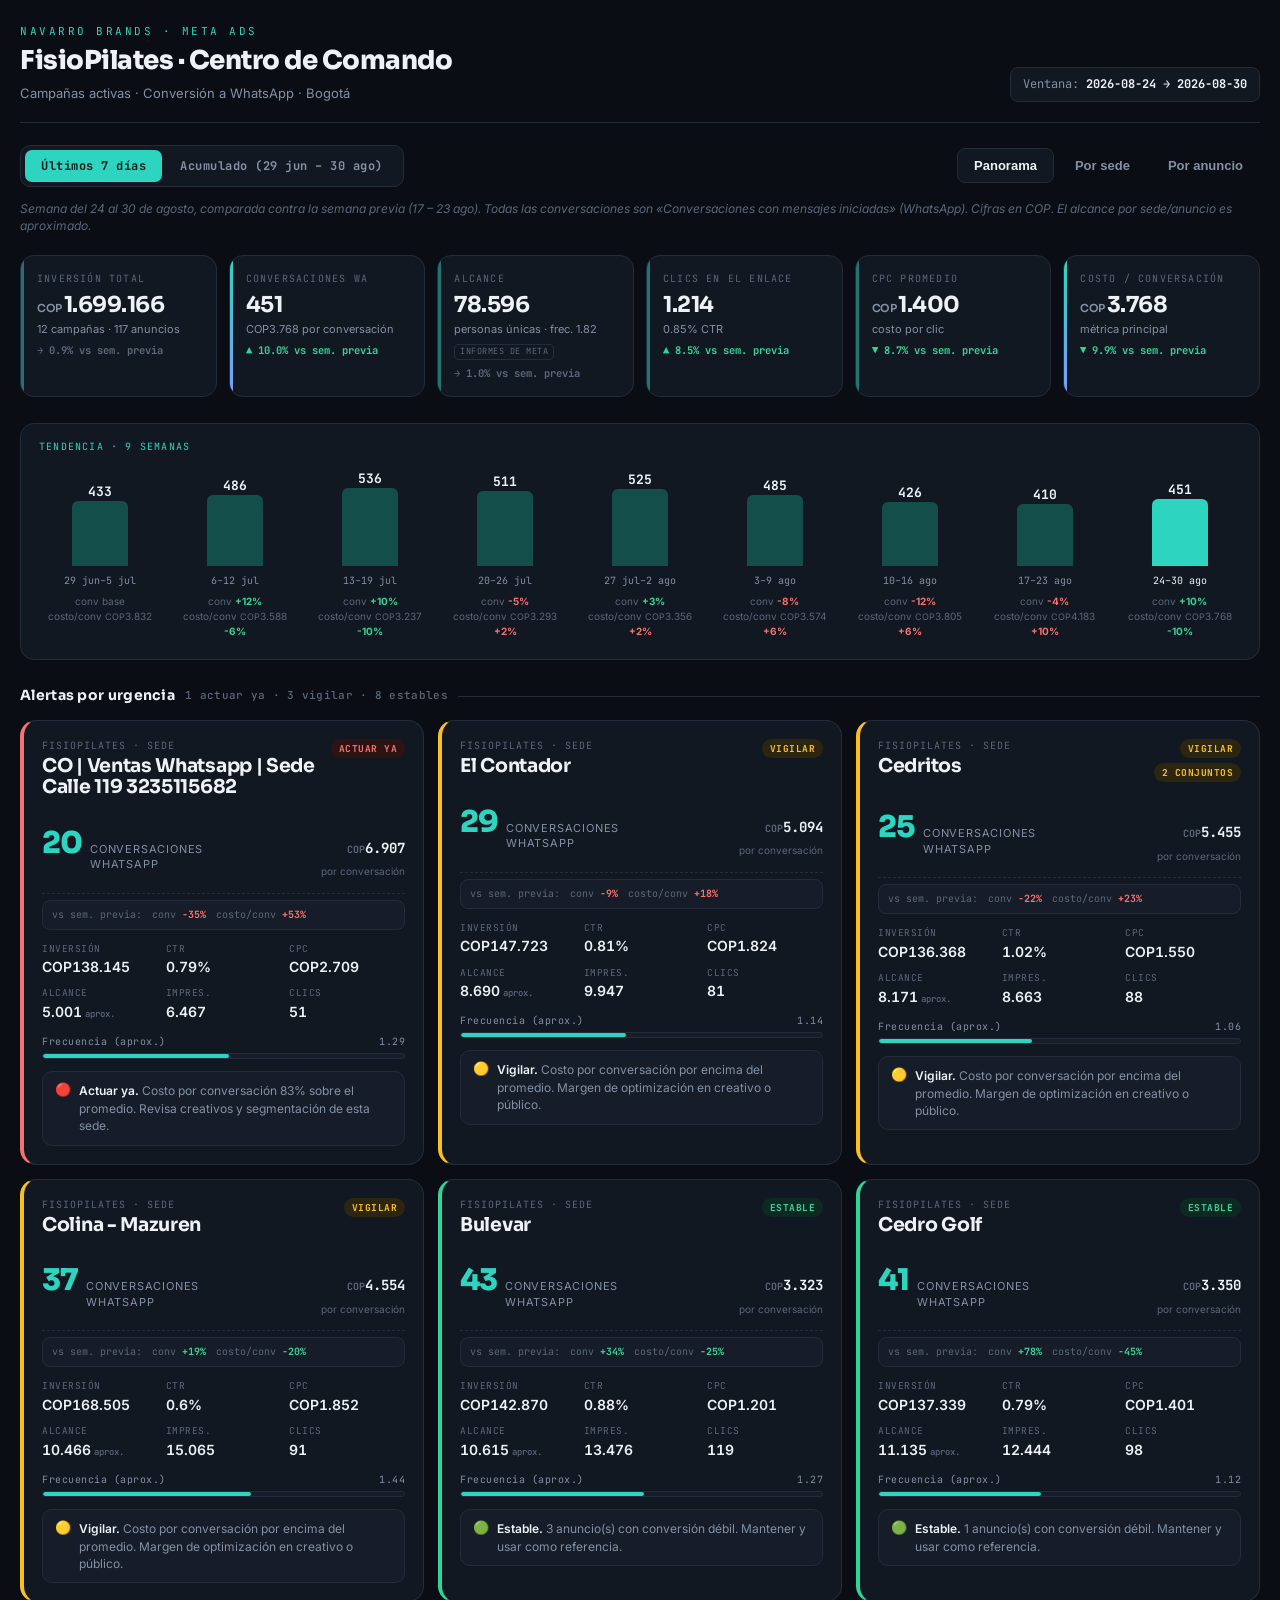
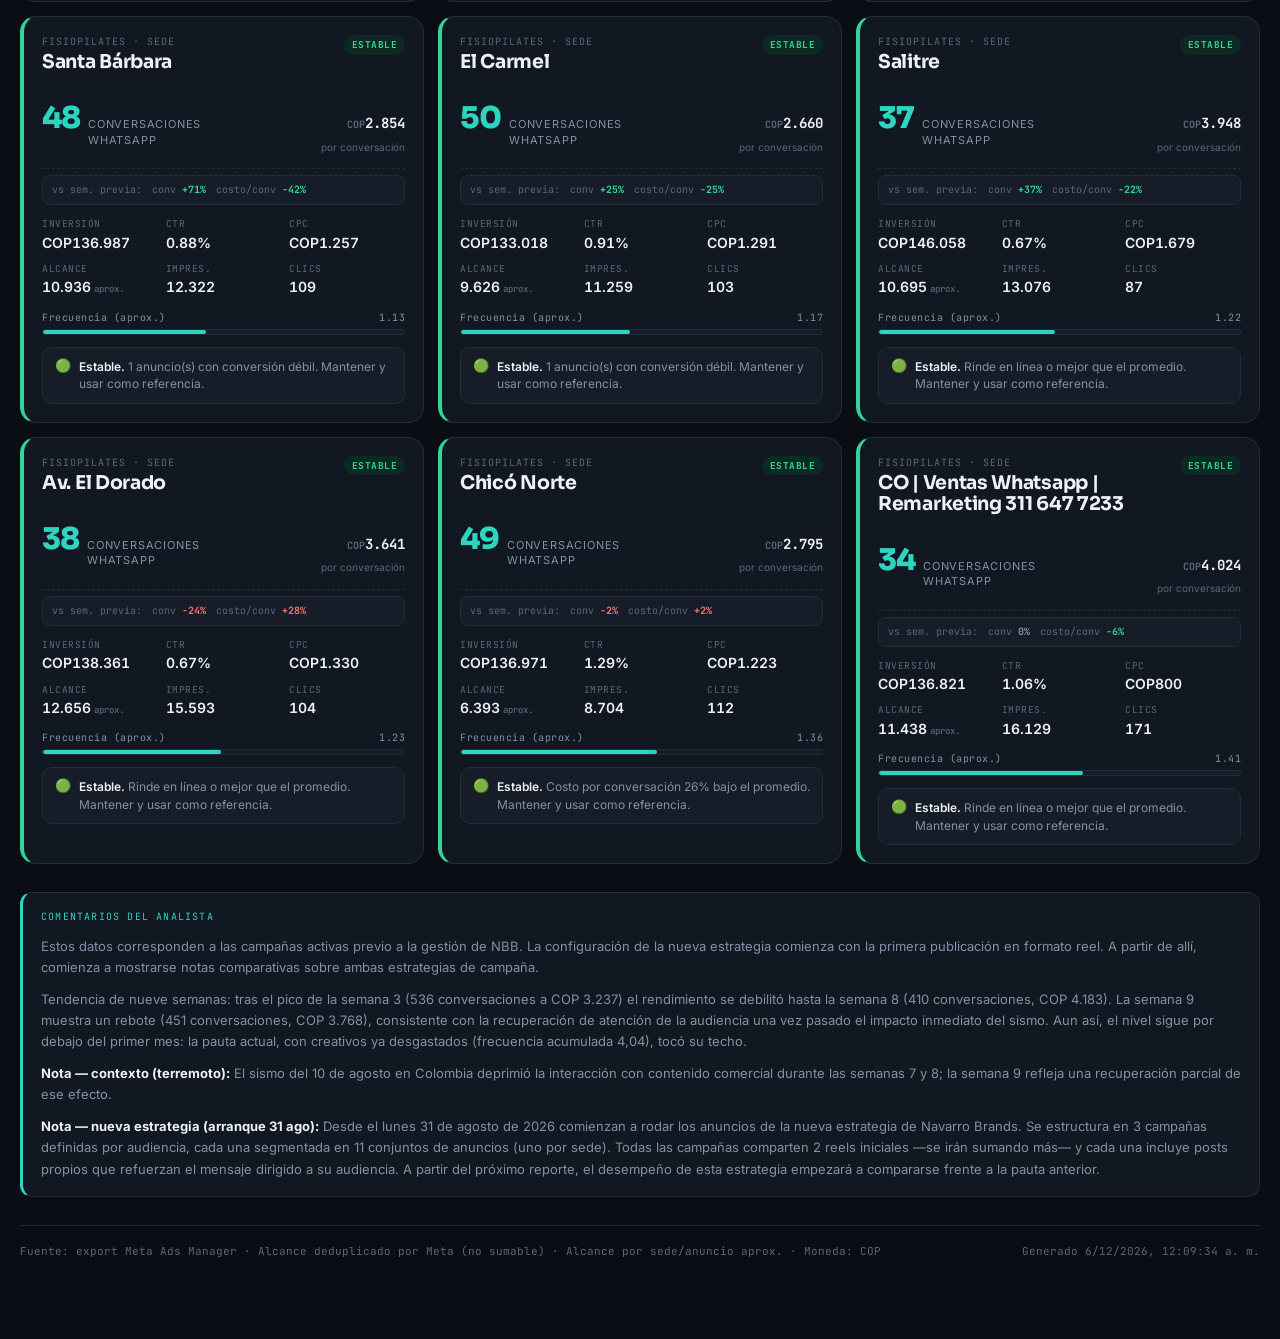
==== commit 7bbaeb04: "Actualización semana 9" ====
--- a/index.html
+++ b/index.html
@@ -113,6 +113,24 @@
   .comments p:last-child{margin-bottom:0}
   .comments .mh{font-family:var(--mono);font-size:10px;letter-spacing:1.2px;text-transform:uppercase;color:var(--teal);margin-bottom:10px}
   footer{margin-top:28px;padding-top:18px;border-top:1px solid var(--line);font-size:11px;color:var(--faint);display:flex;justify-content:space-between;flex-wrap:wrap;gap:10px;font-family:var(--mono)}
+
+  /* Trend strip */
+  #trendScroll{overflow-x:auto;overflow-y:hidden;-webkit-overflow-scrolling:touch}
+  #trendBars{display:flex;gap:12px;padding-bottom:4px}
+  .trendHint{display:none}
+  /* Desktop: bars share the full width, all visible, no scroll needed */
+  #trendBars > .tbar{flex:1 1 0;min-width:0}
+  /* Themed thin scrollbar */
+  #trendScroll::-webkit-scrollbar{height:6px}
+  #trendScroll::-webkit-scrollbar-track{background:transparent}
+  #trendScroll::-webkit-scrollbar-thumb{background:var(--line);border-radius:99px}
+  #trendScroll::-webkit-scrollbar-thumb:hover{background:var(--faint)}
+  #trendScroll{scrollbar-width:thin;scrollbar-color:var(--line) transparent}
+  @media(max-width:640px){
+    /* Mobile: pin each bar to ~1/3 of the viewport and enable horizontal scroll */
+    #trendBars > .tbar{flex:0 0 calc((100% - 24px) / 3);min-width:92px}
+    .trendHint{display:block}
+  }
   @media(max-width:1000px){.kpis{grid-template-columns:repeat(3,1fr)}}
   @media(max-width:560px){.kpis{grid-template-columns:repeat(2,1fr)}.brand h1{font-size:22px}}
 </style>
@@ -130,8 +148,8 @@
 
   <div class="toolbar">
     <div class="toggle" id="periodToggle">
-      <button data-p="w8" class="on">Últimos 7 días</button>
-      <button data-p="acc">Acumulado (29 jun – 23 ago)</button>
+      <button data-p="w9" class="on">Últimos 7 días</button>
+      <button data-p="acc">Acumulado (29 jun – 30 ago)</button>
     </div>
     <div class="tabs" id="viewTabs">
       <button data-v="overview" class="on">Panorama</button>
@@ -144,8 +162,13 @@
   <div class="kpis" id="kpis"></div>
 
   <div id="trendStrip" style="background:var(--panel);border:1px solid var(--line);border-radius:14px;padding:16px 18px;margin-bottom:26px">
-    <div style="font-family:var(--mono);font-size:10px;letter-spacing:1.2px;text-transform:uppercase;color:var(--teal);margin-bottom:14px">Tendencia · 3 semanas</div>
-    <div id="trendBars" style="display:grid;grid-template-columns:repeat(8,1fr);gap:9px"></div>
+    <div style="display:flex;align-items:center;justify-content:space-between;margin-bottom:14px">
+      <div id="trendTitle" style="font-family:var(--mono);font-size:10px;letter-spacing:1.2px;text-transform:uppercase;color:var(--teal)">Tendencia semanal</div>
+      <div class="trendHint" style="font-family:var(--mono);font-size:9px;color:var(--faint)">desliza →</div>
+    </div>
+    <div id="trendScroll">
+      <div id="trendBars"></div>
+    </div>
   </div>
 
   <div id="view-overview">
@@ -167,9 +190,9 @@
   <div class="comments">
     <div class="mh">Comentarios del analista</div>
     <p>Estos datos corresponden a las campañas activas previo a la gestión de NBB. La configuración de la nueva estrategia comienza con la primera publicación en formato reel. A partir de allí, comienza a mostrarse notas comparativas sobre ambas estrategias de campaña.</p>
-    <p>Tendencia de ocho semanas: tras el pico de la semana 3 (536 conversaciones a COP 3.237), el rendimiento desciende de forma sostenida. La semana 8 marca el mínimo de conversaciones (410) y el costo por conversación más alto del período (COP 4.183), ya por encima del arranque. La frecuencia acumulada llega a 3,86. La combinación de fatiga de creativos (la misma audiencia viendo los mismos anuncios) y el contexto post-sísmico sostiene la caída; el arranque de la nueva estrategia es la palanca para revertirla.</p>
-    <p><b>Nota — contexto (terremoto):</b> El 10 de agosto ocurrió un sismo en Colombia. Su efecto sobre la atención de la audiencia (menor interacción con contenido comercial) se extiende más allá de la semana del evento y ayuda a explicar el rendimiento débil de las semanas 7 y 8.</p>
-    <p><b>Nota — nueva estrategia:</b> Desde esta semana comienza a publicitarse la nueva estrategia de anuncios: ya se subió el primer video con el estándar solicitado. A partir de aquí, el reporte empezará a mostrar el desempeño del contenido nuevo frente a la pauta anterior.</p>
+    <p>Tendencia de nueve semanas: tras el pico de la semana 3 (536 conversaciones a COP 3.237) el rendimiento se debilitó hasta la semana 8 (410 conversaciones, COP 4.183). La semana 9 muestra un rebote (451 conversaciones, COP 3.768), consistente con la recuperación de atención de la audiencia una vez pasado el impacto inmediato del sismo. Aun así, el nivel sigue por debajo del primer mes: la pauta actual, con creativos ya desgastados (frecuencia acumulada 4,04), tocó su techo.</p>
+    <p><b>Nota — contexto (terremoto):</b> El sismo del 10 de agosto en Colombia deprimió la interacción con contenido comercial durante las semanas 7 y 8; la semana 9 refleja una recuperación parcial de ese efecto.</p>
+    <p><b>Nota — nueva estrategia (arranque 31 ago):</b> Desde el lunes 31 de agosto de 2026 comienzan a rodar los anuncios de la nueva estrategia de Navarro Brands. Se estructura en 3 campañas definidas por audiencia, cada una segmentada en 11 conjuntos de anuncios (uno por sede). Todas las campañas comparten 2 reels iniciales —se irán sumando más— y cada una incluye posts propios que refuerzan el mensaje dirigido a su audiencia. A partir del próximo reporte, el desempeño de esta estrategia empezará a compararse frente a la pauta anterior.</p>
   </div>
 
   <footer>
@@ -179,13 +202,13 @@
 </div>
 
 <script>
-const P = {"w8": {"label": "Últimos 7 días", "start": "2026-08-17", "end": "2026-08-23", "campaigns": [{"campaign": "CO | Colina - Mazuren | Ventas Whatsapp ‪- 320 8174583", "sede": "Colina - Mazuren", "spend": 176415, "conv": 31, "cpconv": 5691, "imp": 15928, "reach": 11861, "clicks": 81, "cpc": 2178, "ctr": 0.51, "freq": 1.34, "ads": 8, "sets": 1, "below_q": 0, "tot_q": 8, "below_ctr": 0, "below_cvr": 0}, {"campaign": "CO | Ventas Whatsapp | Remarketing 311 647 7233", "sede": "CO | Ventas Whatsapp | Remarketing 311 647 7233", "spend": 145042, "conv": 34, "cpconv": 4266, "imp": 12360, "reach": 7810, "clicks": 144, "cpc": 1007, "ctr": 1.17, "freq": 1.58, "ads": 7, "sets": 1, "below_q": 0, "tot_q": 7, "below_ctr": 0, "below_cvr": 0}, {"campaign": "CO | Av. El Dorado | Ventas Whatsapp - 3114455348", "sede": "Av. El Dorado", "spend": 142112, "conv": 50, "cpconv": 2842, "imp": 12338, "reach": 9889, "clicks": 113, "cpc": 1258, "ctr": 0.92, "freq": 1.25, "ads": 6, "sets": 1, "below_q": 0, "tot_q": 6, "below_ctr": 0, "below_cvr": 0}, {"campaign": "CO | Cedritos | Ventas Whatsapp ‪323 5213734‬ -", "sede": "Cedritos", "spend": 141448, "conv": 32, "cpconv": 4420, "imp": 8916, "reach": 8312, "clicks": 81, "cpc": 1746, "ctr": 0.91, "freq": 1.07, "ads": 18, "sets": 2, "below_q": 0, "tot_q": 18, "below_ctr": 0, "below_cvr": 1}, {"campaign": "CO | El Carmel | Ventas Whatsapp - 3204040149", "sede": "El Carmel", "spend": 141365, "conv": 40, "cpconv": 3534, "imp": 12847, "reach": 11901, "clicks": 86, "cpc": 1644, "ctr": 0.67, "freq": 1.08, "ads": 6, "sets": 1, "below_q": 0, "tot_q": 6, "below_ctr": 0, "below_cvr": 1}, {"campaign": "CO | Bulevar | Ventas Whatsapp  3108633424", "sede": "Bulevar", "spend": 141111, "conv": 32, "cpconv": 4410, "imp": 13366, "reach": 10154, "clicks": 114, "cpc": 1238, "ctr": 0.85, "freq": 1.32, "ads": 12, "sets": 1, "below_q": 0, "tot_q": 12, "below_ctr": 0, "below_cvr": 2}, {"campaign": "CO | Ventas Whatsapp | Sede Calle 119 3235115682", "sede": "CO | Ventas Whatsapp | Sede Calle 119 3235115682", "spend": 140291, "conv": 31, "cpconv": 4526, "imp": 6595, "reach": 5178, "clicks": 62, "cpc": 2263, "ctr": 0.94, "freq": 1.27, "ads": 7, "sets": 1, "below_q": 0, "tot_q": 7, "below_ctr": 0, "below_cvr": 1}, {"campaign": "CO | Cedro Golf | Ventas Whatsapp 3204133677", "sede": "Cedro Golf", "spend": 139750, "conv": 23, "cpconv": 6076, "imp": 11735, "reach": 10351, "clicks": 77, "cpc": 1815, "ctr": 0.66, "freq": 1.13, "ads": 12, "sets": 1, "below_q": 0, "tot_q": 12, "below_ctr": 0, "below_cvr": 1}, {"campaign": "CO | El Contador | Ventas Whatsapp 3204049016", "sede": "El Contador", "spend": 138001, "conv": 32, "cpconv": 4313, "imp": 7906, "reach": 7180, "clicks": 82, "cpc": 1683, "ctr": 1.04, "freq": 1.1, "ads": 13, "sets": 1, "below_q": 0, "tot_q": 13, "below_ctr": 0, "below_cvr": 1}, {"campaign": "CO | Chicó Norte | Ventas Whatsapp - 3235137959", "sede": "Chicó Norte", "spend": 136750, "conv": 50, "cpconv": 2735, "imp": 8054, "reach": 5952, "clicks": 114, "cpc": 1200, "ctr": 1.42, "freq": 1.35, "ads": 5, "sets": 1, "below_q": 0, "tot_q": 5, "below_ctr": 0, "below_cvr": 1}, {"campaign": "CO | Ventas Whatsapp | Santa Bárbara - 3227685819", "sede": "Santa Bárbara", "spend": 136616, "conv": 28, "cpconv": 4879, "imp": 10694, "reach": 9647, "clicks": 99, "cpc": 1380, "ctr": 0.93, "freq": 1.11, "ads": 10, "sets": 1, "below_q": 0, "tot_q": 10, "below_ctr": 0, "below_cvr": 1}, {"campaign": "CO | Salitre | Ventas Whatsapp - 3222415254", "sede": "Salitre", "spend": 136122, "conv": 27, "cpconv": 5042, "imp": 10807, "reach": 9073, "clicks": 66, "cpc": 2062, "ctr": 0.61, "freq": 1.19, "ads": 8, "sets": 1, "below_q": 0, "tot_q": 8, "below_ctr": 0, "below_cvr": 0}], "totals": {"spend": 1715023, "conv": 410, "imp": 131546, "clicks": 1119, "campaigns": 12, "ads": 112, "cpconv": 4183, "cpc": 1533, "ctr": 0.85, "reach": 77852, "freq": 1.69}, "ads": [{"ad": "ABR 26 Anuncio | Video Señal", "campaigns": 11, "parts": [{"campaign": "CO | El Carmel | Ventas Whatsapp - 3204040149", "sede": "El Carmel", "spend": 137359, "conv": 38, "cpconv": 3615, "clicks": 82}, {"campaign": "CO | Ventas Whatsapp | Santa Bárbara - 3227685819", "sede": "Santa Bárbara", "spend": 126139, "conv": 24, "cpconv": 5256, "clicks": 87}, {"campaign": "CO | Cedritos | Ventas Whatsapp ‪323 5213734‬ -", "sede": "Cedritos", "spend": 115072, "conv": 25, "cpconv": 4603, "clicks": 63}, {"campaign": "CO | Cedro Golf | Ventas Whatsapp 3204133677", "sede": "Cedro Golf", "spend": 12569, "conv": 0, "cpconv": 0, "clicks": 2}, {"campaign": "CO | El Contador | Ventas Whatsapp 3204049016", "sede": "El Contador", "spend": 8633, "conv": 1, "cpconv": 8633, "clicks": 1}, {"campaign": "CO | Ventas Whatsapp | Sede Calle 119 3235115682", "sede": "CO | Ventas Whatsapp | Sede Calle 119 3235115682", "spend": 6927, "conv": 1, "cpconv": 6927, "clicks": 2}, {"campaign": "CO | Ventas Whatsapp | Remarketing 311 647 7233", "sede": "CO | Ventas Whatsapp | Remarketing 311 647 7233", "spend": 6491, "conv": 4, "cpconv": 1623, "clicks": 3}, {"campaign": "CO | Av. El Dorado | Ventas Whatsapp - 3114455348", "sede": "Av. El Dorado", "spend": 5641, "conv": 0, "cpconv": 0, "clicks": 3}, {"campaign": "CO | Bulevar | Ventas Whatsapp  3108633424", "sede": "Bulevar", "spend": 5601, "conv": 4, "cpconv": 1400, "clicks": 9}, {"campaign": "CO | Colina - Mazuren | Ventas Whatsapp ‪- 320 8174583", "sede": "Colina - Mazuren", "spend": 2531, "conv": 0, "cpconv": 0, "clicks": 0}, {"campaign": "CO | Salitre | Ventas Whatsapp - 3222415254", "sede": "Salitre", "spend": 2489, "conv": 0, "cpconv": 0, "clicks": 0}], "spend": 429452, "conv": 97, "cpconv": 4427, "imp": 31882, "reach": 29375, "clicks": 252, "ctr": 0.79, "cpc": 1704}, {"ad": "Video Pos inauguración", "campaigns": 1, "parts": [{"campaign": "CO | Av. El Dorado | Ventas Whatsapp - 3114455348", "sede": "Av. El Dorado", "spend": 129556, "conv": 47, "cpconv": 2757, "clicks": 103}], "spend": 129556, "conv": 47, "cpconv": 2757, "imp": 11243, "reach": 8849, "clicks": 103, "ctr": 0.92, "cpc": 1258}, {"ad": "MAR 26 Anuncio | Video Esto es Fisiopilates", "campaigns": 11, "parts": [{"campaign": "CO | Chicó Norte | Ventas Whatsapp - 3235137959", "sede": "Chicó Norte", "spend": 121739, "conv": 45, "cpconv": 2705, "clicks": 102}, {"campaign": "CO | Bulevar | Ventas Whatsapp  3108633424", "sede": "Bulevar", "spend": 1987, "conv": 0, "cpconv": 0, "clicks": 0}, {"campaign": "CO | Ventas Whatsapp | Remarketing 311 647 7233", "sede": "CO | Ventas Whatsapp | Remarketing 311 647 7233", "spend": 1560, "conv": 1, "cpconv": 1560, "clicks": 2}, {"campaign": "CO | Cedro Golf | Ventas Whatsapp 3204133677", "sede": "Cedro Golf", "spend": 1070, "conv": 0, "cpconv": 0, "clicks": 1}, {"campaign": "CO | El Contador | Ventas Whatsapp 3204049016", "sede": "El Contador", "spend": 793, "conv": 0, "cpconv": 0, "clicks": 0}, {"campaign": "CO | Av. El Dorado | Ventas Whatsapp - 3114455348", "sede": "Av. El Dorado", "spend": 615, "conv": 0, "cpconv": 0, "clicks": 0}, {"campaign": "CO | Salitre | Ventas Whatsapp - 3222415254", "sede": "Salitre", "spend": 487, "conv": 0, "cpconv": 0, "clicks": 0}, {"campaign": "CO | Ventas Whatsapp | Santa Bárbara - 3227685819", "sede": "Santa Bárbara", "spend": 467, "conv": 0, "cpconv": 0, "clicks": 0}, {"campaign": "CO | Colina - Mazuren | Ventas Whatsapp ‪- 320 8174583", "sede": "Colina - Mazuren", "spend": 258, "conv": 0, "cpconv": 0, "clicks": 1}, {"campaign": "CO | Ventas Whatsapp | Sede Calle 119 3235115682", "sede": "CO | Ventas Whatsapp | Sede Calle 119 3235115682", "spend": 214, "conv": 1, "cpconv": 214, "clicks": 1}, {"campaign": "CO | El Carmel | Ventas Whatsapp - 3204040149", "sede": "El Carmel", "spend": 77, "conv": 0, "cpconv": 0, "clicks": 0}], "spend": 129267, "conv": 47, "cpconv": 2750, "imp": 7632, "reach": 5587, "clicks": 107, "ctr": 1.4, "cpc": 1208}, {"ad": "Enero - Video General Contador", "campaigns": 1, "parts": [{"campaign": "CO | El Contador | Ventas Whatsapp 3204049016", "sede": "El Contador", "spend": 123809, "conv": 30, "cpconv": 4127, "clicks": 79}], "spend": 123809, "conv": 30, "cpconv": 4127, "imp": 7027, "reach": 6349, "clicks": 79, "ctr": 1.12, "cpc": 1567}, {"ad": "Video 1 nueva sede", "campaigns": 1, "parts": [{"campaign": "CO | Colina - Mazuren | Ventas Whatsapp ‪- 320 8174583", "sede": "Colina - Mazuren", "spend": 154883, "conv": 29, "cpconv": 5341, "clicks": 71}], "spend": 154883, "conv": 29, "cpconv": 5341, "imp": 13922, "reach": 10117, "clicks": 71, "ctr": 0.51, "cpc": 2181}, {"ad": "Enero -Video  General Calle 119", "campaigns": 1, "parts": [{"campaign": "CO | Ventas Whatsapp | Sede Calle 119 3235115682", "sede": "CO | Ventas Whatsapp | Sede Calle 119 3235115682", "spend": 129398, "conv": 29, "cpconv": 4462, "clicks": 58}], "spend": 129398, "conv": 29, "cpconv": 4462, "imp": 6030, "reach": 4657, "clicks": 58, "ctr": 0.96, "cpc": 2231}, {"ad": "Video | promocional nueva sede salitre", "campaigns": 1, "parts": [{"campaign": "CO | Salitre | Ventas Whatsapp - 3222415254", "sede": "Salitre", "spend": 119115, "conv": 26, "cpconv": 4581, "clicks": 61}], "spend": 119115, "conv": 26, "cpconv": 4581, "imp": 9412, "reach": 7780, "clicks": 61, "ctr": 0.65, "cpc": 1953}, {"ad": "FEB 26  Imagen beneficios mes", "campaigns": 2, "parts": [{"campaign": "CO | Ventas Whatsapp | Remarketing 311 647 7233", "sede": "CO | Ventas Whatsapp | Remarketing 311 647 7233", "spend": 110564, "conv": 26, "cpconv": 4252, "clicks": 127}, {"campaign": "CO | Bulevar | Ventas Whatsapp  3108633424", "sede": "Bulevar", "spend": 64, "conv": 0, "cpconv": 0, "clicks": 0}], "spend": 110628, "conv": 26, "cpconv": 4255, "imp": 10601, "reach": 6264, "clicks": 127, "ctr": 1.2, "cpc": 871}, {"ad": "Imagen Bulevar", "campaigns": 1, "parts": [{"campaign": "CO | Bulevar | Ventas Whatsapp  3108633424", "sede": "Bulevar", "spend": 103715, "conv": 26, "cpconv": 3989, "clicks": 85}], "spend": 103715, "conv": 26, "cpconv": 3989, "imp": 10685, "reach": 7673, "clicks": 85, "ctr": 0.8, "cpc": 1220}, {"ad": "Anuncio 8 | Video Promociones 2", "campaigns": 2, "parts": [{"campaign": "CO | Cedro Golf | Ventas Whatsapp 3204133677", "sede": "Cedro Golf", "spend": 124392, "conv": 23, "cpconv": 5408, "clicks": 73}, {"campaign": "CO | Cedritos | Ventas Whatsapp ‪323 5213734‬ -", "sede": "Cedritos", "spend": 13, "conv": 0, "cpconv": 0, "clicks": 0}], "spend": 124405, "conv": 23, "cpconv": 5409, "imp": 10881, "reach": 9540, "clicks": 73, "ctr": 0.67, "cpc": 1704}, {"ad": "Enero -Video General Cedritos", "campaigns": 1, "parts": [{"campaign": "CO | Cedritos | Ventas Whatsapp ‪323 5213734‬ -", "sede": "Cedritos", "spend": 14936, "conv": 6, "cpconv": 2489, "clicks": 11}], "spend": 14936, "conv": 6, "cpconv": 2489, "imp": 1068, "reach": 1020, "clicks": 11, "ctr": 1.03, "cpc": 1358}, {"ad": "Anuncio 6 | Video Promociones 2", "campaigns": 3, "parts": [{"campaign": "CO | Ventas Whatsapp | Santa Bárbara - 3227685819", "sede": "Santa Bárbara", "spend": 6151, "conv": 4, "cpconv": 1538, "clicks": 8}, {"campaign": "CO | Ventas Whatsapp | Sede Calle 119 3235115682", "sede": "CO | Ventas Whatsapp | Sede Calle 119 3235115682", "spend": 3525, "conv": 0, "cpconv": 0, "clicks": 0}, {"campaign": "CO | El Carmel | Ventas Whatsapp - 3204040149", "sede": "El Carmel", "spend": 3238, "conv": 2, "cpconv": 1619, "clicks": 4}], "spend": 12914, "conv": 6, "cpconv": 2152, "imp": 1486, "reach": 1383, "clicks": 12, "ctr": 0.81, "cpc": 1076}, {"ad": "ABR 26 Anuncio | Video Señal - Copia", "campaigns": 1, "parts": [{"campaign": "CO | Chicó Norte | Ventas Whatsapp - 3235137959", "sede": "Chicó Norte", "spend": 14668, "conv": 5, "cpconv": 2934, "clicks": 12}], "spend": 14668, "conv": 5, "cpconv": 2934, "imp": 880, "reach": 792, "clicks": 12, "ctr": 1.36, "cpc": 1222}, {"ad": "MAR 26 Anuncio |Video General Mazuren", "campaigns": 2, "parts": [{"campaign": "CO | Av. El Dorado | Ventas Whatsapp - 3114455348", "sede": "Av. El Dorado", "spend": 4919, "conv": 3, "cpconv": 1640, "clicks": 7}, {"campaign": "CO | Colina - Mazuren | Ventas Whatsapp ‪- 320 8174583", "sede": "Colina - Mazuren", "spend": 2847, "conv": 0, "cpconv": 0, "clicks": 0}], "spend": 7766, "conv": 3, "cpconv": 2589, "imp": 637, "reach": 579, "clicks": 7, "ctr": 1.1, "cpc": 1109}, {"ad": "Enero - Video General Bulevar", "campaigns": 1, "parts": [{"campaign": "CO | Bulevar | Ventas Whatsapp  3108633424", "sede": "Bulevar", "spend": 21938, "conv": 2, "cpconv": 10969, "clicks": 18}], "spend": 21938, "conv": 2, "cpconv": 10969, "imp": 1550, "reach": 1398, "clicks": 18, "ctr": 1.16, "cpc": 1219}, {"ad": "MAR 26 Anuncio | Video Fisio es para todos - Copia", "campaigns": 2, "parts": [{"campaign": "CO | Ventas Whatsapp | Remarketing 311 647 7233", "sede": "CO | Ventas Whatsapp | Remarketing 311 647 7233", "spend": 5530, "conv": 2, "cpconv": 2765, "clicks": 5}, {"campaign": "CO | Cedritos | Ventas Whatsapp ‪323 5213734‬ -", "sede": "Cedritos", "spend": 73, "conv": 0, "cpconv": 0, "clicks": 0}], "spend": 5603, "conv": 2, "cpconv": 2802, "imp": 304, "reach": 260, "clicks": 5, "ctr": 1.64, "cpc": 1121}, {"ad": "FEB 26  Video beneficios mes", "campaigns": 2, "parts": [{"campaign": "CO | Ventas Whatsapp | Remarketing 311 647 7233", "sede": "CO | Ventas Whatsapp | Remarketing 311 647 7233", "spend": 16149, "conv": 1, "cpconv": 16149, "clicks": 4}, {"campaign": "CO | Bulevar | Ventas Whatsapp  3108633424", "sede": "Bulevar", "spend": 618, "conv": 0, "cpconv": 0, "clicks": 0}], "spend": 16767, "conv": 1, "cpconv": 16767, "imp": 648, "reach": 557, "clicks": 4, "ctr": 0.62, "cpc": 4192}, {"ad": "Imagen 1 nueva sede", "campaigns": 1, "parts": [{"campaign": "CO | Colina - Mazuren | Ventas Whatsapp ‪- 320 8174583", "sede": "Colina - Mazuren", "spend": 7652, "conv": 1, "cpconv": 7652, "clicks": 6}], "spend": 7652, "conv": 1, "cpconv": 7652, "imp": 714, "reach": 604, "clicks": 6, "ctr": 0.84, "cpc": 1275}, {"ad": "Imagen 2 nueva sede", "campaigns": 1, "parts": [{"campaign": "CO | Colina - Mazuren | Ventas Whatsapp ‪- 320 8174583", "sede": "Colina - Mazuren", "spend": 6848, "conv": 1, "cpconv": 6848, "clicks": 2}], "spend": 6848, "conv": 1, "cpconv": 6848, "imp": 758, "reach": 672, "clicks": 2, "ctr": 0.26, "cpc": 3424}, {"ad": "Anuncio 7 | Video Cómo llegar Cedritos", "campaigns": 1, "parts": [{"campaign": "CO | Cedritos | Ventas Whatsapp ‪323 5213734‬ -", "sede": "Cedritos", "spend": 4869, "conv": 1, "cpconv": 4869, "clicks": 3}], "spend": 4869, "conv": 1, "cpconv": 4869, "imp": 401, "reach": 367, "clicks": 3, "ctr": 0.75, "cpc": 1623}, {"ad": "Carrusel | nueva sede salitre", "campaigns": 1, "parts": [{"campaign": "CO | Salitre | Ventas Whatsapp - 3222415254", "sede": "Salitre", "spend": 2640, "conv": 1, "cpconv": 2640, "clicks": 1}], "spend": 2640, "conv": 1, "cpconv": 2640, "imp": 249, "reach": 232, "clicks": 1, "ctr": 0.4, "cpc": 2640}, {"ad": "Anuncio 1 | Video Promociones", "campaigns": 4, "parts": [{"campaign": "CO | Cedritos | Ventas Whatsapp ‪323 5213734‬ -", "sede": "Cedritos", "spend": 2301, "conv": 0, "cpconv": 0, "clicks": 2}, {"campaign": "CO | El Contador | Ventas Whatsapp 3204049016", "sede": "El Contador", "spend": 776, "conv": 1, "cpconv": 776, "clicks": 1}, {"campaign": "CO | Cedro Golf | Ventas Whatsapp 3204133677", "sede": "Cedro Golf", "spend": 537, "conv": 0, "cpconv": 0, "clicks": 0}, {"campaign": "CO | El Carmel | Ventas Whatsapp - 3204040149", "sede": "El Carmel", "spend": 122, "conv": 0, "cpconv": 0, "clicks": 0}], "spend": 3736, "conv": 1, "cpconv": 3736, "imp": 204, "reach": 183, "clicks": 3, "ctr": 1.47, "cpc": 1245}, {"ad": "Enero -Video General Salitre", "campaigns": 1, "parts": [{"campaign": "CO | Salitre | Ventas Whatsapp - 3222415254", "sede": "Salitre", "spend": 9979, "conv": 0, "cpconv": 0, "clicks": 3}], "spend": 9979, "conv": 0, "cpconv": 0, "imp": 867, "reach": 798, "clicks": 3, "ctr": 0.35, "cpc": 3326}, {"ad": "Imagen 2 Bulevar", "campaigns": 1, "parts": [{"campaign": "CO | Bulevar | Ventas Whatsapp  3108633424", "sede": "Bulevar", "spend": 4627, "conv": 0, "cpconv": 0, "clicks": 2}], "spend": 4627, "conv": 0, "cpconv": 0, "imp": 512, "reach": 492, "clicks": 2, "ctr": 0.39, "cpc": 2314}, {"ad": "Anuncio 7 | Video Promociones Agosto", "campaigns": 1, "parts": [{"campaign": "CO | Ventas Whatsapp | Remarketing 311 647 7233", "sede": "CO | Ventas Whatsapp | Remarketing 311 647 7233", "spend": 3798, "conv": 0, "cpconv": 0, "clicks": 2}], "spend": 3798, "conv": 0, "cpconv": 0, "imp": 381, "reach": 335, "clicks": 2, "ctr": 0.52, "cpc": 1899}, {"ad": "MAR 26 Anuncio | Video Fisio es para todos", "campaigns": 5, "parts": [{"campaign": "CO | El Contador | Ventas Whatsapp 3204049016", "sede": "El Contador", "spend": 2713, "conv": 0, "cpconv": 0, "clicks": 1}, {"campaign": "CO | Bulevar | Ventas Whatsapp  3108633424", "sede": "Bulevar", "spend": 967, "conv": 0, "cpconv": 0, "clicks": 0}, {"campaign": "CO | Cedritos | Ventas Whatsapp ‪323 5213734‬ -", "sede": "Cedritos", "spend": 812, "conv": 0, "cpconv": 0, "clicks": 1}, {"campaign": "CO | Ventas Whatsapp | Santa Bárbara - 3227685819", "sede": "Santa Bárbara", "spend": 244, "conv": 0, "cpconv": 0, "clicks": 0}, {"campaign": "CO | Chicó Norte | Ventas Whatsapp - 3235137959", "sede": "Chicó Norte", "spend": 10, "conv": 0, "cpconv": 0, "clicks": 0}], "spend": 4746, "conv": 0, "cpconv": 0, "imp": 336, "reach": 308, "clicks": 2, "ctr": 0.6, "cpc": 2373}, {"ad": "OCT Anuncio 8 | Imagen", "campaigns": 5, "parts": [{"campaign": "CO | Ventas Whatsapp | Santa Bárbara - 3227685819", "sede": "Santa Bárbara", "spend": 2105, "conv": 0, "cpconv": 0, "clicks": 1}, {"campaign": "CO | Cedro Golf | Ventas Whatsapp 3204133677", "sede": "Cedro Golf", "spend": 553, "conv": 0, "cpconv": 0, "clicks": 0}, {"campaign": "CO | El Contador | Ventas Whatsapp 3204049016", "sede": "El Contador", "spend": 277, "conv": 0, "cpconv": 0, "clicks": 0}, {"campaign": "CO | Bulevar | Ventas Whatsapp  3108633424", "sede": "Bulevar", "spend": 108, "conv": 0, "cpconv": 0, "clicks": 0}, {"campaign": "CO | Cedritos | Ventas Whatsapp ‪323 5213734‬ -", "sede": "Cedritos", "spend": 78, "conv": 0, "cpconv": 0, "clicks": 0}], "spend": 3121, "conv": 0, "cpconv": 0, "imp": 192, "reach": 188, "clicks": 1, "ctr": 0.52, "cpc": 3121}, {"ad": "Video | cómo llegar Salitre", "campaigns": 1, "parts": [{"campaign": "CO | Salitre | Ventas Whatsapp - 3222415254", "sede": "Salitre", "spend": 1367, "conv": 0, "cpconv": 0, "clicks": 1}], "spend": 1367, "conv": 0, "cpconv": 0, "imp": 127, "reach": 113, "clicks": 1, "ctr": 0.79, "cpc": 1367}, {"ad": "Video 2 nueva sede", "campaigns": 1, "parts": [{"campaign": "CO | Colina - Mazuren | Ventas Whatsapp ‪- 320 8174583", "sede": "Colina - Mazuren", "spend": 1353, "conv": 0, "cpconv": 0, "clicks": 1}], "spend": 1353, "conv": 0, "cpconv": 0, "imp": 131, "reach": 104, "clicks": 1, "ctr": 0.76, "cpc": 1353}, {"ad": "Anuncio 2 | Imagen Promos", "campaigns": 3, "parts": [{"campaign": "CO | Cedritos | Ventas Whatsapp ‪323 5213734‬ -", "sede": "Cedritos", "spend": 1270, "conv": 0, "cpconv": 0, "clicks": 1}, {"campaign": "CO | Cedro Golf | Ventas Whatsapp 3204133677", "sede": "Cedro Golf", "spend": 245, "conv": 0, "cpconv": 0, "clicks": 1}, {"campaign": "CO | El Contador | Ventas Whatsapp 3204049016", "sede": "El Contador", "spend": 58, "conv": 0, "cpconv": 0, "clicks": 0}], "spend": 1573, "conv": 0, "cpconv": 0, "imp": 112, "reach": 102, "clicks": 2, "ctr": 1.79, "cpc": 786}, {"ad": "Video Cómo llegar", "campaigns": 1, "parts": [{"campaign": "CO | Av. El Dorado | Ventas Whatsapp - 3114455348", "sede": "Av. El Dorado", "spend": 1185, "conv": 0, "cpconv": 0, "clicks": 0}], "spend": 1185, "conv": 0, "cpconv": 0, "imp": 112, "reach": 104, "clicks": 0, "ctr": 0.0, "cpc": 0}, {"ad": "Video lanzamient4 - ¿como llegar a bulevar?", "campaigns": 1, "parts": [{"campaign": "CO | Bulevar | Ventas Whatsapp  3108633424", "sede": "Bulevar", "spend": 1020, "conv": 0, "cpconv": 0, "clicks": 0}], "spend": 1020, "conv": 0, "cpconv": 0, "imp": 61, "reach": 55, "clicks": 0, "ctr": 0.0, "cpc": 0}, {"ad": "Enero -Video General Sta Barbara", "campaigns": 1, "parts": [{"campaign": "CO | Ventas Whatsapp | Santa Bárbara - 3227685819", "sede": "Santa Bárbara", "spend": 982, "conv": 0, "cpconv": 0, "clicks": 2}], "spend": 982, "conv": 0, "cpconv": 0, "imp": 56, "reach": 52, "clicks": 2, "ctr": 3.57, "cpc": 491}, {"ad": "ABR 26 Anuncio | Video DOLOR", "campaigns": 8, "parts": [{"campaign": "CO | Ventas Whatsapp | Remarketing 311 647 7233", "sede": "CO | Ventas Whatsapp | Remarketing 311 647 7233", "spend": 950, "conv": 0, "cpconv": 0, "clicks": 1}, {"campaign": "CO | Cedritos | Ventas Whatsapp ‪323 5213734‬ -", "sede": "Cedritos", "spend": 425, "conv": 0, "cpconv": 0, "clicks": 0}, {"campaign": "CO | Chicó Norte | Ventas Whatsapp - 3235137959", "sede": "Chicó Norte", "spend": 294, "conv": 0, "cpconv": 0, "clicks": 0}, {"campaign": "CO | Bulevar | Ventas Whatsapp  3108633424", "sede": "Bulevar", "spend": 226, "conv": 0, "cpconv": 0, "clicks": 0}, {"campaign": "CO | Av. El Dorado | Ventas Whatsapp - 3114455348", "sede": "Av. El Dorado", "spend": 196, "conv": 0, "cpconv": 0, "clicks": 0}, {"campaign": "CO | Colina - Mazuren | Ventas Whatsapp ‪- 320 8174583", "sede": "Colina - Mazuren", "spend": 43, "conv": 0, "cpconv": 0, "clicks": 0}, {"campaign": "CO | Ventas Whatsapp | Santa Bárbara - 3227685819", "sede": "Santa Bárbara", "spend": 23, "conv": 0, "cpconv": 0, "clicks": 0}, {"campaign": "CO | El Contador | Ventas Whatsapp 3204049016", "sede": "El Contador", "spend": 22, "conv": 0, "cpconv": 0, "clicks": 0}], "spend": 2179, "conv": 0, "cpconv": 0, "imp": 117, "reach": 110, "clicks": 1, "ctr": 0.85, "cpc": 2179}, {"ad": "FEB 26 -Carrusel General Cedritos", "campaigns": 1, "parts": [{"campaign": "CO | Cedritos | Ventas Whatsapp ‪323 5213734‬ -", "sede": "Cedritos", "spend": 761, "conv": 0, "cpconv": 0, "clicks": 0}], "spend": 761, "conv": 0, "cpconv": 0, "imp": 37, "reach": 36, "clicks": 0, "ctr": 0.0, "cpc": 0}, {"ad": "Anuncio 3 | Carrusel Promos", "campaigns": 6, "parts": [{"campaign": "CO | Cedritos | Ventas Whatsapp ‪323 5213734‬ -", "sede": "Cedritos", "spend": 587, "conv": 0, "cpconv": 0, "clicks": 0}, {"campaign": "CO | Ventas Whatsapp | Santa Bárbara - 3227685819", "sede": "Santa Bárbara", "spend": 300, "conv": 0, "cpconv": 0, "clicks": 0}, {"campaign": "CO | El Contador | Ventas Whatsapp 3204049016", "sede": "El Contador", "spend": 105, "conv": 0, "cpconv": 0, "clicks": 0}, {"campaign": "CO | Ventas Whatsapp | Sede Calle 119 3235115682", "sede": "CO | Ventas Whatsapp | Sede Calle 119 3235115682", "spend": 83, "conv": 0, "cpconv": 0, "clicks": 1}, {"campaign": "CO | Cedro Golf | Ventas Whatsapp 3204133677", "sede": "Cedro Golf", "spend": 66, "conv": 0, "cpconv": 0, "clicks": 0}, {"campaign": "CO | Chicó Norte | Ventas Whatsapp - 3235137959", "sede": "Chicó Norte", "spend": 39, "conv": 0, "cpconv": 0, "clicks": 0}], "spend": 1180, "conv": 0, "cpconv": 0, "imp": 65, "reach": 60, "clicks": 1, "ctr": 1.54, "cpc": 1180}, {"ad": "Enero - Video General Carmel", "campaigns": 1, "parts": [{"campaign": "CO | El Carmel | Ventas Whatsapp - 3204040149", "sede": "El Carmel", "spend": 416, "conv": 0, "cpconv": 0, "clicks": 0}], "spend": 416, "conv": 0, "cpconv": 0, "imp": 29, "reach": 29, "clicks": 0, "ctr": 0.0, "cpc": 0}, {"ad": "Anuncio 8 | Video Promociones agosto", "campaigns": 2, "parts": [{"campaign": "CO | El Contador | Ventas Whatsapp 3204049016", "sede": "El Contador", "spend": 409, "conv": 0, "cpconv": 0, "clicks": 0}, {"campaign": "CO | Cedro Golf | Ventas Whatsapp 3204133677", "sede": "Cedro Golf", "spend": 31, "conv": 0, "cpconv": 0, "clicks": 0}], "spend": 440, "conv": 0, "cpconv": 0, "imp": 46, "reach": 44, "clicks": 0, "ctr": 0.0, "cpc": 0}, {"ad": "Anuncio 6 | Video Cómo llegar Contador", "campaigns": 1, "parts": [{"campaign": "CO | El Contador | Ventas Whatsapp 3204049016", "sede": "El Contador", "spend": 360, "conv": 0, "cpconv": 0, "clicks": 0}], "spend": 360, "conv": 0, "cpconv": 0, "imp": 49, "reach": 45, "clicks": 0, "ctr": 0.0, "cpc": 0}, {"ad": "Video promociones general", "campaigns": 1, "parts": [{"campaign": "CO | Bulevar | Ventas Whatsapp  3108633424", "sede": "Bulevar", "spend": 240, "conv": 0, "cpconv": 0, "clicks": 0}], "spend": 240, "conv": 0, "cpconv": 0, "imp": 9, "reach": 9, "clicks": 0, "ctr": 0.0, "cpc": 0}, {"ad": "Anuncio 7 | Video Promociones", "campaigns": 2, "parts": [{"campaign": "CO | Ventas Whatsapp | Santa Bárbara - 3227685819", "sede": "Santa Bárbara", "spend": 191, "conv": 0, "cpconv": 0, "clicks": 1}, {"campaign": "CO | Ventas Whatsapp | Sede Calle 119 3235115682", "sede": "CO | Ventas Whatsapp | Sede Calle 119 3235115682", "spend": 125, "conv": 0, "cpconv": 0, "clicks": 0}], "spend": 316, "conv": 0, "cpconv": 0, "imp": 24, "reach": 21, "clicks": 1, "ctr": 4.17, "cpc": 316}, {"ad": "FEB 26 -Video General Cedritos", "campaigns": 1, "parts": [{"campaign": "CO | Cedritos | Ventas Whatsapp ‪323 5213734‬ -", "sede": "Cedritos", "spend": 185, "conv": 0, "cpconv": 0, "clicks": 0}], "spend": 185, "conv": 0, "cpconv": 0, "imp": 14, "reach": 14, "clicks": 0, "ctr": 0.0, "cpc": 0}, {"ad": "Anuncio 3 | Imagen Promos", "campaigns": 1, "parts": [{"campaign": "CO | El Carmel | Ventas Whatsapp - 3204040149", "sede": "El Carmel", "spend": 153, "conv": 0, "cpconv": 0, "clicks": 0}], "spend": 153, "conv": 0, "cpconv": 0, "imp": 9, "reach": 8, "clicks": 0, "ctr": 0.0, "cpc": 0}, {"ad": "MAR 26 Anuncio | Video Dolor", "campaigns": 1, "parts": [{"campaign": "CO | Cedro Golf | Ventas Whatsapp 3204133677", "sede": "Cedro Golf", "spend": 89, "conv": 0, "cpconv": 0, "clicks": 0}], "spend": 89, "conv": 0, "cpconv": 0, "imp": 10, "reach": 9, "clicks": 0, "ctr": 0.0, "cpc": 0}, {"ad": "Anuncio  | video como llegar sede cedro golf", "campaigns": 1, "parts": [{"campaign": "CO | Cedro Golf | Ventas Whatsapp 3204133677", "sede": "Cedro Golf", "spend": 87, "conv": 0, "cpconv": 0, "clicks": 0}], "spend": 87, "conv": 0, "cpconv": 0, "imp": 11, "reach": 10, "clicks": 0, "ctr": 0.0, "cpc": 0}, {"ad": "| Video Promociones general", "campaigns": 2, "parts": [{"campaign": "CO | Cedritos | Ventas Whatsapp ‪323 5213734‬ -", "sede": "Cedritos", "spend": 66, "conv": 0, "cpconv": 0, "clicks": 0}, {"campaign": "CO | Cedro Golf | Ventas Whatsapp 3204133677", "sede": "Cedro Golf", "spend": 53, "conv": 0, "cpconv": 0, "clicks": 0}], "spend": 119, "conv": 0, "cpconv": 0, "imp": 4, "reach": 4, "clicks": 0, "ctr": 0.0, "cpc": 0}, {"ad": "FEB 26 -Carrusel General cedro golf", "campaigns": 1, "parts": [{"campaign": "CO | Cedro Golf | Ventas Whatsapp 3204133677", "sede": "Cedro Golf", "spend": 58, "conv": 0, "cpconv": 0, "clicks": 0}], "spend": 58, "conv": 0, "cpconv": 0, "imp": 4, "reach": 4, "clicks": 0, "ctr": 0.0, "cpc": 0}, {"ad": "FEB 26 -Carrusel General contador", "campaigns": 1, "parts": [{"campaign": "CO | El Contador | Ventas Whatsapp 3204049016", "sede": "El Contador", "spend": 43, "conv": 0, "cpconv": 0, "clicks": 0}], "spend": 43, "conv": 0, "cpconv": 0, "imp": 8, "reach": 8, "clicks": 0, "ctr": 0.0, "cpc": 0}, {"ad": "Video Promociones General", "campaigns": 1, "parts": [{"campaign": "CO | Salitre | Ventas Whatsapp - 3222415254", "sede": "Salitre", "spend": 36, "conv": 0, "cpconv": 0, "clicks": 0}], "spend": 36, "conv": 0, "cpconv": 0, "imp": 2, "reach": 2, "clicks": 0, "ctr": 0.0, "cpc": 0}, {"ad": "Video Promociones general", "campaigns": 1, "parts": [{"campaign": "CO | Ventas Whatsapp | Sede Calle 119 3235115682", "sede": "CO | Ventas Whatsapp | Sede Calle 119 3235115682", "spend": 19, "conv": 0, "cpconv": 0, "clicks": 0}], "spend": 19, "conv": 0, "cpconv": 0, "imp": 1, "reach": 1, "clicks": 0, "ctr": 0.0, "cpc": 0}, {"ad": "FEB 26 -Video General Santa bárbara", "campaigns": 1, "parts": [{"campaign": "CO | Ventas Whatsapp | Santa Bárbara - 3227685819", "sede": "Santa Bárbara", "spend": 14, "conv": 0, "cpconv": 0, "clicks": 0}], "spend": 14, "conv": 0, "cpconv": 0, "imp": 1, "reach": 1, "clicks": 0, "ctr": 0.0, "cpc": 0}, {"ad": "Video | Sede aesthetic", "campaigns": 1, "parts": [{"campaign": "CO | Salitre | Ventas Whatsapp - 3222415254", "sede": "Salitre", "spend": 9, "conv": 0, "cpconv": 0, "clicks": 0}], "spend": 9, "conv": 0, "cpconv": 0, "imp": 2, "reach": 2, "clicks": 0, "ctr": 0.0, "cpc": 0}, {"ad": "FEB 26 -Video General Contador", "campaigns": 1, "parts": [{"campaign": "CO | El Contador | Ventas Whatsapp 3204049016", "sede": "El Contador", "spend": 3, "conv": 0, "cpconv": 0, "clicks": 0}], "spend": 3, "conv": 0, "cpconv": 0, "imp": 3, "reach": 2, "clicks": 0, "ctr": 0.0, "cpc": 0}]}, "acc": {"label": "Acumulado (29 jun – 23 ago)", "start": "2026-06-29", "end": "2026-08-23", "campaigns": [{"campaign": "CO | Colina - Mazuren | Ventas Whatsapp ‪- 320 8174583", "sede": "Colina - Mazuren", "spend": 1397661, "conv": 320, "cpconv": 4368, "imp": 144534, "reach": 99217, "clicks": 874, "cpc": 1599, "ctr": 0.6, "freq": 1.46, "ads": 63, "sets": 1, "below_q": 0, "tot_q": 63, "below_ctr": 0, "below_cvr": 5}, {"campaign": "CO | El Carmel | Ventas Whatsapp - 3204040149", "sede": "El Carmel", "spend": 1118869, "conv": 371, "cpconv": 3016, "imp": 97466, "reach": 85976, "clicks": 869, "cpc": 1288, "ctr": 0.89, "freq": 1.13, "ads": 80, "sets": 1, "below_q": 0, "tot_q": 80, "below_ctr": 0, "below_cvr": 6}, {"campaign": "CO | Av. El Dorado | Ventas Whatsapp - 3114455348", "sede": "Av. El Dorado", "spend": 1117747, "conv": 407, "cpconv": 2746, "imp": 122927, "reach": 95041, "clicks": 874, "cpc": 1279, "ctr": 0.71, "freq": 1.29, "ads": 48, "sets": 1, "below_q": 0, "tot_q": 48, "below_ctr": 0, "below_cvr": 2}, {"campaign": "CO | Ventas Whatsapp | Remarketing 311 647 7233", "sede": "CO | Ventas Whatsapp | Remarketing 311 647 7233", "spend": 1116315, "conv": 318, "cpconv": 3510, "imp": 94944, "reach": 73962, "clicks": 837, "cpc": 1334, "ctr": 0.88, "freq": 1.28, "ads": 56, "sets": 1, "below_q": 0, "tot_q": 56, "below_ctr": 0, "below_cvr": 13}, {"campaign": "CO | Cedro Golf | Ventas Whatsapp 3204133677", "sede": "Cedro Golf", "spend": 1115843, "conv": 311, "cpconv": 3588, "imp": 104936, "reach": 86777, "clicks": 832, "cpc": 1341, "ctr": 0.79, "freq": 1.21, "ads": 93, "sets": 1, "below_q": 0, "tot_q": 93, "below_ctr": 0, "below_cvr": 8}, {"campaign": "CO | Chicó Norte | Ventas Whatsapp - 3235137959", "sede": "Chicó Norte", "spend": 1115180, "conv": 459, "cpconv": 2430, "imp": 82879, "reach": 60645, "clicks": 1012, "cpc": 1102, "ctr": 1.22, "freq": 1.37, "ads": 51, "sets": 1, "below_q": 0, "tot_q": 51, "below_ctr": 0, "below_cvr": 3}, {"campaign": "CO | Ventas Whatsapp | Santa Bárbara - 3227685819", "sede": "Santa Bárbara", "spend": 1114622, "conv": 315, "cpconv": 3538, "imp": 89574, "reach": 77842, "clicks": 852, "cpc": 1308, "ctr": 0.95, "freq": 1.15, "ads": 78, "sets": 1, "below_q": 0, "tot_q": 78, "below_ctr": 1, "below_cvr": 6}, {"campaign": "CO | Cedritos | Ventas Whatsapp ‪323 5213734‬ -", "sede": "Cedritos", "spend": 1113746, "conv": 248, "cpconv": 4491, "imp": 75174, "reach": 66121, "clicks": 703, "cpc": 1584, "ctr": 0.94, "freq": 1.14, "ads": 181, "sets": 2, "below_q": 0, "tot_q": 181, "below_ctr": 2, "below_cvr": 12}, {"campaign": "CO | El Contador | Ventas Whatsapp 3204049016", "sede": "El Contador", "spend": 1111980, "conv": 270, "cpconv": 4118, "imp": 80762, "reach": 67997, "clicks": 753, "cpc": 1477, "ctr": 0.93, "freq": 1.19, "ads": 102, "sets": 1, "below_q": 0, "tot_q": 102, "below_ctr": 0, "below_cvr": 8}, {"campaign": "CO | Bulevar | Ventas Whatsapp  3108633424", "sede": "Bulevar", "spend": 1110614, "conv": 290, "cpconv": 3830, "imp": 96716, "reach": 69966, "clicks": 961, "cpc": 1156, "ctr": 0.99, "freq": 1.38, "ads": 96, "sets": 1, "below_q": 0, "tot_q": 96, "below_ctr": 0, "below_cvr": 13}, {"campaign": "CO | Salitre | Ventas Whatsapp - 3222415254", "sede": "Salitre", "spend": 1110398, "conv": 298, "cpconv": 3726, "imp": 97195, "reach": 76009, "clicks": 594, "cpc": 1869, "ctr": 0.61, "freq": 1.28, "ads": 76, "sets": 1, "below_q": 0, "tot_q": 76, "below_ctr": 0, "below_cvr": 1}, {"campaign": "CO | Ventas Whatsapp | Sede Calle 119 3235115682", "sede": "CO | Ventas Whatsapp | Sede Calle 119 3235115682", "spend": 1109422, "conv": 205, "cpconv": 5412, "imp": 58574, "reach": 43266, "clicks": 481, "cpc": 2306, "ctr": 0.82, "freq": 1.35, "ads": 121, "sets": 3, "below_q": 0, "tot_q": 121, "below_ctr": 0, "below_cvr": 10}], "totals": {"spend": 13652397, "conv": 3812, "imp": 1145681, "clicks": 9642, "campaigns": 12, "ads": 1045, "cpconv": 3581, "cpc": 1416, "ctr": 0.84, "reach": 297193, "freq": 3.86}, "ads": [{"ad": "ABR 26 Anuncio | Video Señal", "campaigns": 11, "parts": [{"campaign": "CO | Ventas Whatsapp | Santa Bárbara - 3227685819", "sede": "Santa Bárbara", "spend": 1086095, "conv": 307, "cpconv": 3538, "clicks": 828}, {"campaign": "CO | El Carmel | Ventas Whatsapp - 3204040149", "sede": "El Carmel", "spend": 1070921, "conv": 358, "cpconv": 2991, "clicks": 826}, {"campaign": "CO | Cedritos | Ventas Whatsapp ‪323 5213734‬ -", "sede": "Cedritos", "spend": 690852, "conv": 144, "cpconv": 4798, "clicks": 392}, {"campaign": "CO | Ventas Whatsapp | Remarketing 311 647 7233", "sede": "CO | Ventas Whatsapp | Remarketing 311 647 7233", "spend": 352895, "conv": 90, "cpconv": 3921, "clicks": 251}, {"campaign": "CO | Bulevar | Ventas Whatsapp  3108633424", "sede": "Bulevar", "spend": 141787, "conv": 32, "cpconv": 4431, "clicks": 91}, {"campaign": "CO | Ventas Whatsapp | Sede Calle 119 3235115682", "sede": "CO | Ventas Whatsapp | Sede Calle 119 3235115682", "spend": 35195, "conv": 5, "cpconv": 7039, "clicks": 13}, {"campaign": "CO | Cedro Golf | Ventas Whatsapp 3204133677", "sede": "Cedro Golf", "spend": 28892, "conv": 1, "cpconv": 28892, "clicks": 3}, {"campaign": "CO | El Contador | Ventas Whatsapp 3204049016", "sede": "El Contador", "spend": 16932, "conv": 6, "cpconv": 2822, "clicks": 8}, {"campaign": "CO | Colina - Mazuren | Ventas Whatsapp ‪- 320 8174583", "sede": "Colina - Mazuren", "spend": 14380, "conv": 4, "cpconv": 3595, "clicks": 7}, {"campaign": "CO | Av. El Dorado | Ventas Whatsapp - 3114455348", "sede": "Av. El Dorado", "spend": 8318, "conv": 2, "cpconv": 4159, "clicks": 7}, {"campaign": "CO | Salitre | Ventas Whatsapp - 3222415254", "sede": "Salitre", "spend": 3158, "conv": 0, "cpconv": 0, "clicks": 0}], "spend": 3449425, "conv": 949, "cpconv": 3635, "imp": 274390, "reach": 240185, "clicks": 2426, "ctr": 0.88, "cpc": 1422}, {"ad": "MAR 26 Anuncio | Video Esto es Fisiopilates", "campaigns": 12, "parts": [{"campaign": "CO | Chicó Norte | Ventas Whatsapp - 3235137959", "sede": "Chicó Norte", "spend": 963949, "conv": 405, "cpconv": 2380, "clicks": 875}, {"campaign": "CO | Ventas Whatsapp | Remarketing 311 647 7233", "sede": "CO | Ventas Whatsapp | Remarketing 311 647 7233", "spend": 342130, "conv": 105, "cpconv": 3258, "clicks": 227}, {"campaign": "CO | Ventas Whatsapp | Sede Calle 119 3235115682", "sede": "CO | Ventas Whatsapp | Sede Calle 119 3235115682", "spend": 47766, "conv": 5, "cpconv": 9553, "clicks": 11}, {"campaign": "CO | Cedritos | Ventas Whatsapp ‪323 5213734‬ -", "sede": "Cedritos", "spend": 32562, "conv": 8, "cpconv": 4070, "clicks": 14}, {"campaign": "CO | Bulevar | Ventas Whatsapp  3108633424", "sede": "Bulevar", "spend": 17349, "conv": 2, "cpconv": 8674, "clicks": 8}, {"campaign": "CO | Cedro Golf | Ventas Whatsapp 3204133677", "sede": "Cedro Golf", "spend": 14795, "conv": 2, "cpconv": 7398, "clicks": 6}, {"campaign": "CO | Colina - Mazuren | Ventas Whatsapp ‪- 320 8174583", "sede": "Colina - Mazuren", "spend": 12259, "conv": 1, "cpconv": 12259, "clicks": 4}, {"campaign": "CO | El Contador | Ventas Whatsapp 3204049016", "sede": "El Contador", "spend": 8525, "conv": 1, "cpconv": 8525, "clicks": 8}, {"campaign": "CO | El Carmel | Ventas Whatsapp - 3204040149", "sede": "El Carmel", "spend": 6985, "conv": 0, "cpconv": 0, "clicks": 2}, {"campaign": "CO | Av. El Dorado | Ventas Whatsapp - 3114455348", "sede": "Av. El Dorado", "spend": 2348, "conv": 0, "cpconv": 0, "clicks": 0}, {"campaign": "CO | Ventas Whatsapp | Santa Bárbara - 3227685819", "sede": "Santa Bárbara", "spend": 1845, "conv": 0, "cpconv": 0, "clicks": 2}, {"campaign": "CO | Salitre | Ventas Whatsapp - 3222415254", "sede": "Salitre", "spend": 1145, "conv": 0, "cpconv": 0, "clicks": 2}], "spend": 1451658, "conv": 529, "cpconv": 2744, "imp": 103817, "reach": 77084, "clicks": 1159, "ctr": 1.12, "cpc": 1253}, {"ad": "Video Pos inauguración", "campaigns": 1, "parts": [{"campaign": "CO | Av. El Dorado | Ventas Whatsapp - 3114455348", "sede": "Av. El Dorado", "spend": 1092906, "conv": 399, "cpconv": 2739, "clicks": 852}], "spend": 1092906, "conv": 399, "cpconv": 2739, "imp": 120740, "reach": 92961, "clicks": 852, "ctr": 0.71, "cpc": 1283}, {"ad": "Anuncio 8 | Video Promociones 2", "campaigns": 2, "parts": [{"campaign": "CO | Cedro Golf | Ventas Whatsapp 3204133677", "sede": "Cedro Golf", "spend": 1048465, "conv": 305, "cpconv": 3438, "clicks": 812}, {"campaign": "CO | Cedritos | Ventas Whatsapp ‪323 5213734‬ -", "sede": "Cedritos", "spend": 3353, "conv": 0, "cpconv": 0, "clicks": 0}], "spend": 1051818, "conv": 305, "cpconv": 3449, "imp": 101504, "reach": 83554, "clicks": 812, "ctr": 0.8, "cpc": 1295}, {"ad": "Video | promocional nueva sede salitre", "campaigns": 1, "parts": [{"campaign": "CO | Salitre | Ventas Whatsapp - 3222415254", "sede": "Salitre", "spend": 1081775, "conv": 296, "cpconv": 3655, "clicks": 580}], "spend": 1081775, "conv": 296, "cpconv": 3655, "imp": 94764, "reach": 73744, "clicks": 580, "ctr": 0.61, "cpc": 1865}, {"ad": "Video 1 nueva sede", "campaigns": 1, "parts": [{"campaign": "CO | Colina - Mazuren | Ventas Whatsapp ‪- 320 8174583", "sede": "Colina - Mazuren", "spend": 1219400, "conv": 277, "cpconv": 4402, "clicks": 750}], "spend": 1219400, "conv": 277, "cpconv": 4402, "imp": 125802, "reach": 83638, "clicks": 750, "ctr": 0.6, "cpc": 1626}, {"ad": "Enero - Video General Contador", "campaigns": 1, "parts": [{"campaign": "CO | El Contador | Ventas Whatsapp 3204049016", "sede": "El Contador", "spend": 1044743, "conv": 260, "cpconv": 4018, "clicks": 714}], "spend": 1044743, "conv": 260, "cpconv": 4018, "imp": 76476, "reach": 63982, "clicks": 714, "ctr": 0.93, "cpc": 1463}, {"ad": "Imagen Bulevar", "campaigns": 1, "parts": [{"campaign": "CO | Bulevar | Ventas Whatsapp  3108633424", "sede": "Bulevar", "spend": 718911, "conv": 210, "cpconv": 3423, "clicks": 704}], "spend": 718911, "conv": 210, "cpconv": 3423, "imp": 68810, "reach": 45632, "clicks": 704, "ctr": 1.02, "cpc": 1021}, {"ad": "Enero -Video  General Calle 119", "campaigns": 1, "parts": [{"campaign": "CO | Ventas Whatsapp | Sede Calle 119 3235115682", "sede": "CO | Ventas Whatsapp | Sede Calle 119 3235115682", "spend": 893447, "conv": 179, "cpconv": 4991, "clicks": 393}], "spend": 893447, "conv": 179, "cpconv": 4991, "imp": 45719, "reach": 32587, "clicks": 393, "ctr": 0.86, "cpc": 2273}, {"ad": "ABR 26 Anuncio | Video Señal - Copia", "campaigns": 1, "parts": [{"campaign": "CO | Chicó Norte | Ventas Whatsapp - 3235137959", "sede": "Chicó Norte", "spend": 143894, "conv": 53, "cpconv": 2715, "clicks": 131}], "spend": 143894, "conv": 53, "cpconv": 2715, "imp": 13770, "reach": 11826, "clicks": 131, "ctr": 0.95, "cpc": 1098}, {"ad": "Anuncio 7 | Video Promociones Agosto", "campaigns": 1, "parts": [{"campaign": "CO | Ventas Whatsapp | Remarketing 311 647 7233", "sede": "CO | Ventas Whatsapp | Remarketing 311 647 7233", "spend": 122800, "conv": 49, "cpconv": 2506, "clicks": 116}], "spend": 122800, "conv": 49, "cpconv": 2506, "imp": 11170, "reach": 8545, "clicks": 116, "ctr": 1.04, "cpc": 1059}, {"ad": "Enero -Video General Cedritos", "campaigns": 1, "parts": [{"campaign": "CO | Cedritos | Ventas Whatsapp ‪323 5213734‬ -", "sede": "Cedritos", "spend": 207064, "conv": 47, "cpconv": 4406, "clicks": 154}], "spend": 207064, "conv": 47, "cpconv": 4406, "imp": 17640, "reach": 15153, "clicks": 154, "ctr": 0.87, "cpc": 1345}, {"ad": "Anuncio 7 | Video Cómo llegar Cedritos", "campaigns": 1, "parts": [{"campaign": "CO | Cedritos | Ventas Whatsapp ‪323 5213734‬ -", "sede": "Cedritos", "spend": 113484, "conv": 34, "cpconv": 3338, "clicks": 95}], "spend": 113484, "conv": 34, "cpconv": 3338, "imp": 9211, "reach": 7671, "clicks": 95, "ctr": 1.03, "cpc": 1195}, {"ad": "FEB 26  Imagen beneficios mes", "campaigns": 2, "parts": [{"campaign": "CO | Ventas Whatsapp | Remarketing 311 647 7233", "sede": "CO | Ventas Whatsapp | Remarketing 311 647 7233", "spend": 136557, "conv": 32, "cpconv": 4267, "clicks": 166}, {"campaign": "CO | Bulevar | Ventas Whatsapp  3108633424", "sede": "Bulevar", "spend": 6476, "conv": 1, "cpconv": 6476, "clicks": 9}], "spend": 143033, "conv": 33, "cpconv": 4334, "imp": 12718, "reach": 8058, "clicks": 175, "ctr": 1.38, "cpc": 817}, {"ad": "Anuncio 6 | Video Promociones 2", "campaigns": 3, "parts": [{"campaign": "CO | Ventas Whatsapp | Sede Calle 119 3235115682", "sede": "CO | Ventas Whatsapp | Sede Calle 119 3235115682", "spend": 116242, "conv": 15, "cpconv": 7749, "clicks": 56}, {"campaign": "CO | El Carmel | Ventas Whatsapp - 3204040149", "sede": "El Carmel", "spend": 17296, "conv": 8, "cpconv": 2162, "clicks": 21}, {"campaign": "CO | Ventas Whatsapp | Santa Bárbara - 3227685819", "sede": "Santa Bárbara", "spend": 17150, "conv": 5, "cpconv": 3430, "clicks": 15}], "spend": 150688, "conv": 28, "cpconv": 5382, "imp": 12056, "reach": 10214, "clicks": 92, "ctr": 0.76, "cpc": 1638}, {"ad": "FEB 26  Video beneficios mes", "campaigns": 2, "parts": [{"campaign": "CO | Ventas Whatsapp | Remarketing 311 647 7233", "sede": "CO | Ventas Whatsapp | Remarketing 311 647 7233", "spend": 105960, "conv": 27, "cpconv": 3924, "clicks": 47}, {"campaign": "CO | Bulevar | Ventas Whatsapp  3108633424", "sede": "Bulevar", "spend": 3529, "conv": 1, "cpconv": 3529, "clicks": 1}], "spend": 109489, "conv": 28, "cpconv": 3910, "imp": 8273, "reach": 6479, "clicks": 48, "ctr": 0.58, "cpc": 2281}, {"ad": "Enero - Video General Bulevar", "campaigns": 1, "parts": [{"campaign": "CO | Bulevar | Ventas Whatsapp  3108633424", "sede": "Bulevar", "spend": 97699, "conv": 20, "cpconv": 4885, "clicks": 65}], "spend": 97699, "conv": 20, "cpconv": 4885, "imp": 5520, "reach": 5002, "clicks": 65, "ctr": 1.18, "cpc": 1503}, {"ad": "Imagen 1 nueva sede", "campaigns": 1, "parts": [{"campaign": "CO | Colina - Mazuren | Ventas Whatsapp ‪- 320 8174583", "sede": "Colina - Mazuren", "spend": 33880, "conv": 18, "cpconv": 1882, "clicks": 45}], "spend": 33880, "conv": 18, "cpconv": 1882, "imp": 3878, "reach": 3354, "clicks": 45, "ctr": 1.16, "cpc": 753}, {"ad": "Imagen 2 Bulevar", "campaigns": 1, "parts": [{"campaign": "CO | Bulevar | Ventas Whatsapp  3108633424", "sede": "Bulevar", "spend": 91341, "conv": 17, "cpconv": 5373, "clicks": 62}], "spend": 91341, "conv": 17, "cpconv": 5373, "imp": 6761, "reach": 4720, "clicks": 62, "ctr": 0.92, "cpc": 1473}, {"ad": "MAR 26 Anuncio | Video Fisio es para todos - Copia", "campaigns": 3, "parts": [{"campaign": "CO | Ventas Whatsapp | Remarketing 311 647 7233", "sede": "CO | Ventas Whatsapp | Remarketing 311 647 7233", "spend": 47864, "conv": 15, "cpconv": 3191, "clicks": 26}, {"campaign": "CO | Cedritos | Ventas Whatsapp ‪323 5213734‬ -", "sede": "Cedritos", "spend": 390, "conv": 0, "cpconv": 0, "clicks": 0}, {"campaign": "CO | Ventas Whatsapp | Sede Calle 119 3235115682", "sede": "CO | Ventas Whatsapp | Sede Calle 119 3235115682", "spend": 379, "conv": 0, "cpconv": 0, "clicks": 0}], "spend": 48633, "conv": 15, "cpconv": 3242, "imp": 3049, "reach": 2596, "clicks": 26, "ctr": 0.85, "cpc": 1870}, {"ad": "Imagen 2 nueva sede", "campaigns": 1, "parts": [{"campaign": "CO | Colina - Mazuren | Ventas Whatsapp ‪- 320 8174583", "sede": "Colina - Mazuren", "spend": 93086, "conv": 14, "cpconv": 6649, "clicks": 55}], "spend": 93086, "conv": 14, "cpconv": 6649, "imp": 10803, "reach": 8616, "clicks": 55, "ctr": 0.51, "cpc": 1692}, {"ad": "MAR 26 Anuncio |Video General Mazuren", "campaigns": 2, "parts": [{"campaign": "CO | Av. El Dorado | Ventas Whatsapp - 3114455348", "sede": "Av. El Dorado", "spend": 8974, "conv": 6, "cpconv": 1496, "clicks": 13}, {"campaign": "CO | Colina - Mazuren | Ventas Whatsapp ‪- 320 8174583", "sede": "Colina - Mazuren", "spend": 8285, "conv": 4, "cpconv": 2071, "clicks": 5}], "spend": 17259, "conv": 10, "cpconv": 1726, "imp": 1384, "reach": 1287, "clicks": 18, "ctr": 1.3, "cpc": 959}, {"ad": "Anuncio 1 | Video Promociones", "campaigns": 4, "parts": [{"campaign": "CO | Cedritos | Ventas Whatsapp ‪323 5213734‬ -", "sede": "Cedritos", "spend": 11825, "conv": 4, "cpconv": 2956, "clicks": 8}, {"campaign": "CO | El Contador | Ventas Whatsapp 3204049016", "sede": "El Contador", "spend": 8638, "conv": 1, "cpconv": 8638, "clicks": 2}, {"campaign": "CO | Cedro Golf | Ventas Whatsapp 3204133677", "sede": "Cedro Golf", "spend": 3412, "conv": 1, "cpconv": 3412, "clicks": 3}, {"campaign": "CO | El Carmel | Ventas Whatsapp - 3204040149", "sede": "El Carmel", "spend": 2666, "conv": 0, "cpconv": 0, "clicks": 2}], "spend": 26541, "conv": 6, "cpconv": 4424, "imp": 1279, "reach": 1160, "clicks": 15, "ctr": 1.17, "cpc": 1769}, {"ad": "MAR 26 Anuncio | Video Fisio es para todos", "campaigns": 8, "parts": [{"campaign": "CO | Bulevar | Ventas Whatsapp  3108633424", "sede": "Bulevar", "spend": 11201, "conv": 3, "cpconv": 3734, "clicks": 10}, {"campaign": "CO | Cedritos | Ventas Whatsapp ‪323 5213734‬ -", "sede": "Cedritos", "spend": 6801, "conv": 1, "cpconv": 6801, "clicks": 5}, {"campaign": "CO | El Contador | Ventas Whatsapp 3204049016", "sede": "El Contador", "spend": 4547, "conv": 0, "cpconv": 0, "clicks": 3}, {"campaign": "CO | Chicó Norte | Ventas Whatsapp - 3235137959", "sede": "Chicó Norte", "spend": 3491, "conv": 1, "cpconv": 3491, "clicks": 3}, {"campaign": "CO | Ventas Whatsapp | Sede Calle 119 3235115682", "sede": "CO | Ventas Whatsapp | Sede Calle 119 3235115682", "spend": 1904, "conv": 0, "cpconv": 0, "clicks": 3}, {"campaign": "CO | Ventas Whatsapp | Santa Bárbara - 3227685819", "sede": "Santa Bárbara", "spend": 1020, "conv": 0, "cpconv": 0, "clicks": 1}, {"campaign": "CO | El Carmel | Ventas Whatsapp - 3204040149", "sede": "El Carmel", "spend": 526, "conv": 0, "cpconv": 0, "clicks": 0}, {"campaign": "CO | Salitre | Ventas Whatsapp - 3222415254", "sede": "Salitre", "spend": 93, "conv": 0, "cpconv": 0, "clicks": 0}], "spend": 29583, "conv": 5, "cpconv": 5917, "imp": 1867, "reach": 1703, "clicks": 25, "ctr": 1.34, "cpc": 1183}, {"ad": "Enero - Video General Carmel", "campaigns": 1, "parts": [{"campaign": "CO | El Carmel | Ventas Whatsapp - 3204040149", "sede": "El Carmel", "spend": 13445, "conv": 4, "cpconv": 3361, "clicks": 14}], "spend": 13445, "conv": 4, "cpconv": 3361, "imp": 916, "reach": 876, "clicks": 14, "ctr": 1.53, "cpc": 960}, {"ad": "Anuncio 2 | Imagen Promos", "campaigns": 3, "parts": [{"campaign": "CO | Cedritos | Ventas Whatsapp ‪323 5213734‬ -", "sede": "Cedritos", "spend": 12494, "conv": 3, "cpconv": 4165, "clicks": 13}, {"campaign": "CO | El Contador | Ventas Whatsapp 3204049016", "sede": "El Contador", "spend": 5780, "conv": 0, "cpconv": 0, "clicks": 6}, {"campaign": "CO | Cedro Golf | Ventas Whatsapp 3204133677", "sede": "Cedro Golf", "spend": 2525, "conv": 0, "cpconv": 0, "clicks": 1}], "spend": 20799, "conv": 3, "cpconv": 6933, "imp": 1358, "reach": 1223, "clicks": 20, "ctr": 1.47, "cpc": 1040}, {"ad": "| Video Promociones general", "campaigns": 2, "parts": [{"campaign": "CO | Cedritos | Ventas Whatsapp ‪323 5213734‬ -", "sede": "Cedritos", "spend": 5736, "conv": 3, "cpconv": 1912, "clicks": 6}, {"campaign": "CO | Cedro Golf | Ventas Whatsapp 3204133677", "sede": "Cedro Golf", "spend": 1669, "conv": 0, "cpconv": 0, "clicks": 0}], "spend": 7405, "conv": 3, "cpconv": 2468, "imp": 480, "reach": 456, "clicks": 6, "ctr": 1.25, "cpc": 1234}, {"ad": "Anuncio 8 | Video Promociones agosto", "campaigns": 3, "parts": [{"campaign": "CO | El Contador | Ventas Whatsapp 3204049016", "sede": "El Contador", "spend": 7582, "conv": 0, "cpconv": 0, "clicks": 2}, {"campaign": "CO | Cedro Golf | Ventas Whatsapp 3204133677", "sede": "Cedro Golf", "spend": 3953, "conv": 2, "cpconv": 1976, "clicks": 4}, {"campaign": "CO | Cedritos | Ventas Whatsapp ‪323 5213734‬ -", "sede": "Cedritos", "spend": 955, "conv": 0, "cpconv": 0, "clicks": 0}], "spend": 12490, "conv": 2, "cpconv": 6245, "imp": 824, "reach": 754, "clicks": 6, "ctr": 0.73, "cpc": 2082}, {"ad": "Video 2 nueva sede", "campaigns": 1, "parts": [{"campaign": "CO | Colina - Mazuren | Ventas Whatsapp ‪- 320 8174583", "sede": "Colina - Mazuren", "spend": 15383, "conv": 2, "cpconv": 7692, "clicks": 7}], "spend": 15383, "conv": 2, "cpconv": 7692, "imp": 1479, "reach": 1249, "clicks": 7, "ctr": 0.47, "cpc": 2198}, {"ad": "OCT Anuncio 8 | Imagen", "campaigns": 8, "parts": [{"campaign": "CO | Bulevar | Ventas Whatsapp  3108633424", "sede": "Bulevar", "spend": 5326, "conv": 1, "cpconv": 5326, "clicks": 7}, {"campaign": "CO | El Contador | Ventas Whatsapp 3204049016", "sede": "El Contador", "spend": 3798, "conv": 0, "cpconv": 0, "clicks": 2}, {"campaign": "CO | Cedro Golf | Ventas Whatsapp 3204133677", "sede": "Cedro Golf", "spend": 3447, "conv": 0, "cpconv": 0, "clicks": 0}, {"campaign": "CO | Cedritos | Ventas Whatsapp ‪323 5213734‬ -", "sede": "Cedritos", "spend": 2816, "conv": 1, "cpconv": 2816, "clicks": 2}, {"campaign": "CO | Ventas Whatsapp | Santa Bárbara - 3227685819", "sede": "Santa Bárbara", "spend": 2406, "conv": 0, "cpconv": 0, "clicks": 1}, {"campaign": "CO | El Carmel | Ventas Whatsapp - 3204040149", "sede": "El Carmel", "spend": 1305, "conv": 0, "cpconv": 0, "clicks": 1}, {"campaign": "CO | Ventas Whatsapp | Sede Calle 119 3235115682", "sede": "CO | Ventas Whatsapp | Sede Calle 119 3235115682", "spend": 648, "conv": 0, "cpconv": 0, "clicks": 1}, {"campaign": "CO | Chicó Norte | Ventas Whatsapp - 3235137959", "sede": "Chicó Norte", "spend": 194, "conv": 0, "cpconv": 0, "clicks": 0}], "spend": 19940, "conv": 2, "cpconv": 9970, "imp": 1284, "reach": 1205, "clicks": 14, "ctr": 1.09, "cpc": 1424}, {"ad": "FEB 26 -Video General Cedritos", "campaigns": 1, "parts": [{"campaign": "CO | Cedritos | Ventas Whatsapp ‪323 5213734‬ -", "sede": "Cedritos", "spend": 7268, "conv": 2, "cpconv": 3634, "clicks": 3}], "spend": 7268, "conv": 2, "cpconv": 3634, "imp": 414, "reach": 375, "clicks": 3, "ctr": 0.72, "cpc": 2423}, {"ad": "Video lanzamient4 - ¿como llegar a bulevar?", "campaigns": 1, "parts": [{"campaign": "CO | Bulevar | Ventas Whatsapp  3108633424", "sede": "Bulevar", "spend": 8168, "conv": 2, "cpconv": 4084, "clicks": 2}], "spend": 8168, "conv": 2, "cpconv": 4084, "imp": 482, "reach": 445, "clicks": 2, "ctr": 0.41, "cpc": 4084}, {"ad": "ABR 26 Anuncio | Video DOLOR", "campaigns": 10, "parts": [{"campaign": "CO | Ventas Whatsapp | Remarketing 311 647 7233", "sede": "CO | Ventas Whatsapp | Remarketing 311 647 7233", "spend": 8109, "conv": 0, "cpconv": 0, "clicks": 4}, {"campaign": "CO | Cedritos | Ventas Whatsapp ‪323 5213734‬ -", "sede": "Cedritos", "spend": 3051, "conv": 1, "cpconv": 3051, "clicks": 2}, {"campaign": "CO | Bulevar | Ventas Whatsapp  3108633424", "sede": "Bulevar", "spend": 2732, "conv": 0, "cpconv": 0, "clicks": 0}, {"campaign": "CO | Ventas Whatsapp | Sede Calle 119 3235115682", "sede": "CO | Ventas Whatsapp | Sede Calle 119 3235115682", "spend": 1692, "conv": 1, "cpconv": 1692, "clicks": 1}, {"campaign": "CO | Chicó Norte | Ventas Whatsapp - 3235137959", "sede": "Chicó Norte", "spend": 1658, "conv": 0, "cpconv": 0, "clicks": 2}, {"campaign": "CO | El Contador | Ventas Whatsapp 3204049016", "sede": "El Contador", "spend": 1135, "conv": 0, "cpconv": 0, "clicks": 0}, {"campaign": "CO | Colina - Mazuren | Ventas Whatsapp ‪- 320 8174583", "sede": "Colina - Mazuren", "spend": 988, "conv": 0, "cpconv": 0, "clicks": 1}, {"campaign": "CO | Av. El Dorado | Ventas Whatsapp - 3114455348", "sede": "Av. El Dorado", "spend": 594, "conv": 0, "cpconv": 0, "clicks": 0}, {"campaign": "CO | Ventas Whatsapp | Santa Bárbara - 3227685819", "sede": "Santa Bárbara", "spend": 322, "conv": 0, "cpconv": 0, "clicks": 1}, {"campaign": "CO | Salitre | Ventas Whatsapp - 3222415254", "sede": "Salitre", "spend": 57, "conv": 0, "cpconv": 0, "clicks": 0}], "spend": 20338, "conv": 2, "cpconv": 10169, "imp": 1077, "reach": 977, "clicks": 11, "ctr": 1.02, "cpc": 1849}, {"ad": "FEB 26 -Video General Contador", "campaigns": 1, "parts": [{"campaign": "CO | El Contador | Ventas Whatsapp 3204049016", "sede": "El Contador", "spend": 3605, "conv": 2, "cpconv": 1802, "clicks": 2}], "spend": 3605, "conv": 2, "cpconv": 1802, "imp": 233, "reach": 213, "clicks": 2, "ctr": 0.86, "cpc": 1802}, {"ad": "Enero -Video General Sta Barbara", "campaigns": 1, "parts": [{"campaign": "CO | Ventas Whatsapp | Santa Bárbara - 3227685819", "sede": "Santa Bárbara", "spend": 2782, "conv": 2, "cpconv": 1391, "clicks": 2}], "spend": 2782, "conv": 2, "cpconv": 1391, "imp": 143, "reach": 139, "clicks": 2, "ctr": 1.4, "cpc": 1391}, {"ad": "Anuncio 2 | Carrusel Promos", "campaigns": 1, "parts": [{"campaign": "CO | El Carmel | Ventas Whatsapp - 3204040149", "sede": "El Carmel", "spend": 3075, "conv": 1, "cpconv": 3075, "clicks": 2}], "spend": 3075, "conv": 1, "cpconv": 3075, "imp": 122, "reach": 98, "clicks": 2, "ctr": 1.64, "cpc": 1538}, {"ad": "Carrusel | nueva sede salitre", "campaigns": 1, "parts": [{"campaign": "CO | Salitre | Ventas Whatsapp - 3222415254", "sede": "Salitre", "spend": 4424, "conv": 1, "cpconv": 4424, "clicks": 2}], "spend": 4424, "conv": 1, "cpconv": 4424, "imp": 414, "reach": 382, "clicks": 2, "ctr": 0.48, "cpc": 2212}, {"ad": "Video Promociones general", "campaigns": 3, "parts": [{"campaign": "CO | Ventas Whatsapp | Sede Calle 119 3235115682", "sede": "CO | Ventas Whatsapp | Sede Calle 119 3235115682", "spend": 1776, "conv": 0, "cpconv": 0, "clicks": 0}, {"campaign": "CO | Ventas Whatsapp | Santa Bárbara - 3227685819", "sede": "Santa Bárbara", "spend": 339, "conv": 1, "cpconv": 339, "clicks": 1}, {"campaign": "CO | Chicó Norte | Ventas Whatsapp - 3235137959", "sede": "Chicó Norte", "spend": 252, "conv": 0, "cpconv": 0, "clicks": 0}], "spend": 2367, "conv": 1, "cpconv": 2367, "imp": 107, "reach": 100, "clicks": 1, "ctr": 0.93, "cpc": 2367}, {"ad": "Video promociones general", "campaigns": 1, "parts": [{"campaign": "CO | Bulevar | Ventas Whatsapp  3108633424", "sede": "Bulevar", "spend": 6095, "conv": 1, "cpconv": 6095, "clicks": 2}], "spend": 6095, "conv": 1, "cpconv": 6095, "imp": 340, "reach": 312, "clicks": 2, "ctr": 0.59, "cpc": 3048}, {"ad": "Enero -Video General Salitre", "campaigns": 1, "parts": [{"campaign": "CO | Salitre | Ventas Whatsapp - 3222415254", "sede": "Salitre", "spend": 12082, "conv": 1, "cpconv": 12082, "clicks": 5}], "spend": 12082, "conv": 1, "cpconv": 12082, "imp": 1080, "reach": 1006, "clicks": 5, "ctr": 0.46, "cpc": 2416}, {"ad": "FEB 26 -Carrusel General Cedritos", "campaigns": 1, "parts": [{"campaign": "CO | Cedritos | Ventas Whatsapp ‪323 5213734‬ -", "sede": "Cedritos", "spend": 6080, "conv": 0, "cpconv": 0, "clicks": 2}], "spend": 6080, "conv": 0, "cpconv": 0, "imp": 368, "reach": 348, "clicks": 2, "ctr": 0.54, "cpc": 3040}, {"ad": "Anuncio 3 | Carrusel Promos", "campaigns": 6, "parts": [{"campaign": "CO | Cedritos | Ventas Whatsapp ‪323 5213734‬ -", "sede": "Cedritos", "spend": 9015, "conv": 0, "cpconv": 0, "clicks": 7}, {"campaign": "CO | El Contador | Ventas Whatsapp 3204049016", "sede": "El Contador", "spend": 2984, "conv": 0, "cpconv": 0, "clicks": 5}, {"campaign": "CO | Cedro Golf | Ventas Whatsapp 3204133677", "sede": "Cedro Golf", "spend": 2679, "conv": 0, "cpconv": 0, "clicks": 0}, {"campaign": "CO | Ventas Whatsapp | Sede Calle 119 3235115682", "sede": "CO | Ventas Whatsapp | Sede Calle 119 3235115682", "spend": 1893, "conv": 0, "cpconv": 0, "clicks": 1}, {"campaign": "CO | Ventas Whatsapp | Santa Bárbara - 3227685819", "sede": "Santa Bárbara", "spend": 1307, "conv": 0, "cpconv": 0, "clicks": 0}, {"campaign": "CO | Chicó Norte | Ventas Whatsapp - 3235137959", "sede": "Chicó Norte", "spend": 1183, "conv": 0, "cpconv": 0, "clicks": 0}], "spend": 19061, "conv": 0, "cpconv": 0, "imp": 825, "reach": 746, "clicks": 13, "ctr": 1.58, "cpc": 1466}, {"ad": "Anuncio  | video como llegar sede cedro golf", "campaigns": 1, "parts": [{"campaign": "CO | Cedro Golf | Ventas Whatsapp 3204133677", "sede": "Cedro Golf", "spend": 3396, "conv": 0, "cpconv": 0, "clicks": 3}], "spend": 3396, "conv": 0, "cpconv": 0, "imp": 141, "reach": 123, "clicks": 3, "ctr": 2.13, "cpc": 1132}, {"ad": "Anuncio 7 | Video Promociones", "campaigns": 2, "parts": [{"campaign": "CO | Ventas Whatsapp | Sede Calle 119 3235115682", "sede": "CO | Ventas Whatsapp | Sede Calle 119 3235115682", "spend": 4263, "conv": 0, "cpconv": 0, "clicks": 2}, {"campaign": "CO | Ventas Whatsapp | Santa Bárbara - 3227685819", "sede": "Santa Bárbara", "spend": 1248, "conv": 0, "cpconv": 0, "clicks": 1}], "spend": 5511, "conv": 0, "cpconv": 0, "imp": 240, "reach": 226, "clicks": 3, "ctr": 1.25, "cpc": 1837}, {"ad": "FEB 26 -Carrusel General cedro golf", "campaigns": 1, "parts": [{"campaign": "CO | Cedro Golf | Ventas Whatsapp 3204133677", "sede": "Cedro Golf", "spend": 1528, "conv": 0, "cpconv": 0, "clicks": 0}], "spend": 1528, "conv": 0, "cpconv": 0, "imp": 77, "reach": 76, "clicks": 0, "ctr": 0.0, "cpc": 0}, {"ad": "MAR 26 Anuncio | Video Dolor", "campaigns": 2, "parts": [{"campaign": "CO | Cedro Golf | Ventas Whatsapp 3204133677", "sede": "Cedro Golf", "spend": 1082, "conv": 0, "cpconv": 0, "clicks": 0}, {"campaign": "CO | El Carmel | Ventas Whatsapp - 3204040149", "sede": "El Carmel", "spend": 324, "conv": 0, "cpconv": 0, "clicks": 0}], "spend": 1406, "conv": 0, "cpconv": 0, "imp": 68, "reach": 64, "clicks": 0, "ctr": 0.0, "cpc": 0}, {"ad": "FEB 26 -Video General Calle 119", "campaigns": 1, "parts": [{"campaign": "CO | Ventas Whatsapp | Sede Calle 119 3235115682", "sede": "CO | Ventas Whatsapp | Sede Calle 119 3235115682", "spend": 3232, "conv": 0, "cpconv": 0, "clicks": 0}], "spend": 3232, "conv": 0, "cpconv": 0, "imp": 177, "reach": 168, "clicks": 0, "ctr": 0.0, "cpc": 0}, {"ad": "Anuncio 3 | Imagen Promos", "campaigns": 1, "parts": [{"campaign": "CO | El Carmel | Ventas Whatsapp - 3204040149", "sede": "El Carmel", "spend": 1072, "conv": 0, "cpconv": 0, "clicks": 1}], "spend": 1072, "conv": 0, "cpconv": 0, "imp": 73, "reach": 70, "clicks": 1, "ctr": 1.37, "cpc": 1072}, {"ad": "FEB 26 -Carrusel General Calle 119", "campaigns": 1, "parts": [{"campaign": "CO | Ventas Whatsapp | Sede Calle 119 3235115682", "sede": "CO | Ventas Whatsapp | Sede Calle 119 3235115682", "spend": 985, "conv": 0, "cpconv": 0, "clicks": 0}], "spend": 985, "conv": 0, "cpconv": 0, "imp": 65, "reach": 62, "clicks": 0, "ctr": 0.0, "cpc": 0}, {"ad": "Video Cómo llegar", "campaigns": 1, "parts": [{"campaign": "CO | Av. El Dorado | Ventas Whatsapp - 3114455348", "sede": "Av. El Dorado", "spend": 4607, "conv": 0, "cpconv": 0, "clicks": 2}], "spend": 4607, "conv": 0, "cpconv": 0, "imp": 429, "reach": 394, "clicks": 2, "ctr": 0.47, "cpc": 2304}, {"ad": "FEB 26 -Carrusel General contador", "campaigns": 1, "parts": [{"campaign": "CO | El Contador | Ventas Whatsapp 3204049016", "sede": "El Contador", "spend": 1145, "conv": 0, "cpconv": 0, "clicks": 1}], "spend": 1145, "conv": 0, "cpconv": 0, "imp": 72, "reach": 72, "clicks": 1, "ctr": 1.39, "cpc": 1145}, {"ad": "Anuncio 6 | Video Cómo llegar Contador", "campaigns": 1, "parts": [{"campaign": "CO | El Contador | Ventas Whatsapp 3204049016", "sede": "El Contador", "spend": 2566, "conv": 0, "cpconv": 0, "clicks": 0}], "spend": 2566, "conv": 0, "cpconv": 0, "imp": 187, "reach": 173, "clicks": 0, "ctr": 0.0, "cpc": 0}, {"ad": "FEB 26 -Video General Carmel", "campaigns": 1, "parts": [{"campaign": "CO | El Carmel | Ventas Whatsapp - 3204040149", "sede": "El Carmel", "spend": 571, "conv": 0, "cpconv": 0, "clicks": 0}], "spend": 571, "conv": 0, "cpconv": 0, "imp": 30, "reach": 27, "clicks": 0, "ctr": 0.0, "cpc": 0}, {"ad": "FEB 26 -Carrusel General Chico", "campaigns": 1, "parts": [{"campaign": "CO | Chicó Norte | Ventas Whatsapp - 3235137959", "sede": "Chicó Norte", "spend": 559, "conv": 0, "cpconv": 0, "clicks": 1}], "spend": 559, "conv": 0, "cpconv": 0, "imp": 52, "reach": 49, "clicks": 1, "ctr": 1.92, "cpc": 559}, {"ad": "Video Promociones General", "campaigns": 2, "parts": [{"campaign": "CO | El Carmel | Ventas Whatsapp - 3204040149", "sede": "El Carmel", "spend": 646, "conv": 0, "cpconv": 0, "clicks": 0}, {"campaign": "CO | Salitre | Ventas Whatsapp - 3222415254", "sede": "Salitre", "spend": 368, "conv": 0, "cpconv": 0, "clicks": 1}], "spend": 1014, "conv": 0, "cpconv": 0, "imp": 57, "reach": 53, "clicks": 1, "ctr": 1.75, "cpc": 1014}, {"ad": "FEB 26 -Video General Santa bárbara", "campaigns": 1, "parts": [{"campaign": "CO | Ventas Whatsapp | Santa Bárbara - 3227685819", "sede": "Santa Bárbara", "spend": 108, "conv": 0, "cpconv": 0, "clicks": 0}], "spend": 108, "conv": 0, "cpconv": 0, "imp": 13, "reach": 12, "clicks": 0, "ctr": 0.0, "cpc": 0}, {"ad": "Video | Sede aesthetic", "campaigns": 1, "parts": [{"campaign": "CO | Salitre | Ventas Whatsapp - 3222415254", "sede": "Salitre", "spend": 927, "conv": 0, "cpconv": 0, "clicks": 1}], "spend": 927, "conv": 0, "cpconv": 0, "imp": 79, "reach": 71, "clicks": 1, "ctr": 1.27, "cpc": 927}, {"ad": "FEB 26 -Video General Salitre", "campaigns": 1, "parts": [{"campaign": "CO | Salitre | Ventas Whatsapp - 3222415254", "sede": "Salitre", "spend": 120, "conv": 0, "cpconv": 0, "clicks": 0}], "spend": 120, "conv": 0, "cpconv": 0, "imp": 7, "reach": 6, "clicks": 0, "ctr": 0.0, "cpc": 0}, {"ad": "FEB 26 -Carrusel General contador - Copia", "campaigns": 1, "parts": [{"campaign": "CO | Salitre | Ventas Whatsapp - 3222415254", "sede": "Salitre", "spend": 229, "conv": 0, "cpconv": 0, "clicks": 0}], "spend": 229, "conv": 0, "cpconv": 0, "imp": 21, "reach": 21, "clicks": 0, "ctr": 0.0, "cpc": 0}, {"ad": "Video | cómo llegar Salitre", "campaigns": 1, "parts": [{"campaign": "CO | Salitre | Ventas Whatsapp - 3222415254", "sede": "Salitre", "spend": 6020, "conv": 0, "cpconv": 0, "clicks": 3}], "spend": 6020, "conv": 0, "cpconv": 0, "imp": 540, "reach": 491, "clicks": 3, "ctr": 0.56, "cpc": 2007}, {"ad": "FEB 26 -Carrusel General carmel", "campaigns": 1, "parts": [{"campaign": "CO | El Carmel | Ventas Whatsapp - 3204040149", "sede": "El Carmel", "spend": 37, "conv": 0, "cpconv": 0, "clicks": 0}], "spend": 37, "conv": 0, "cpconv": 0, "imp": 6, "reach": 6, "clicks": 0, "ctr": 0.0, "cpc": 0}]}, "prev_totals": {"spend": 1620877, "conv": 426, "imp": 154787, "clicks": 1132, "campaigns": 12, "ads": 115, "cpconv": 3805, "cpc": 1432, "ctr": 0.73, "reach": 89993, "freq": 1.72}, "prev_campaigns": {"CO | Colina - Mazuren | Ventas Whatsapp ‪- 320 8174583": {"campaign": "CO | Colina - Mazuren | Ventas Whatsapp ‪- 320 8174583", "sede": "Colina - Mazuren", "spend": 163195, "conv": 29, "cpconv": 5627, "imp": 18499, "reach": 13059, "clicks": 117, "cpc": 1395, "ctr": 0.63, "freq": 1.42, "ads": 7, "sets": 1, "below_q": 0, "tot_q": 7, "below_ctr": 0, "below_cvr": 0}, "CO | Chicó Norte | Ventas Whatsapp - 3235137959": {"campaign": "CO | Chicó Norte | Ventas Whatsapp - 3235137959", "sede": "Chicó Norte", "spend": 137074, "conv": 50, "cpconv": 2741, "imp": 11398, "reach": 8754, "clicks": 114, "cpc": 1202, "ctr": 1.0, "freq": 1.3, "ads": 5, "sets": 1, "below_q": 0, "tot_q": 5, "below_ctr": 0, "below_cvr": 0}, "CO | Cedro Golf | Ventas Whatsapp 3204133677": {"campaign": "CO | Cedro Golf | Ventas Whatsapp 3204133677", "sede": "Cedro Golf", "spend": 135693, "conv": 42, "cpconv": 3231, "imp": 12884, "reach": 10934, "clicks": 118, "cpc": 1150, "ctr": 0.92, "freq": 1.18, "ads": 10, "sets": 1, "below_q": 0, "tot_q": 10, "below_ctr": 0, "below_cvr": 1}, "CO | Cedritos | Ventas Whatsapp ‪323 5213734‬ -": {"campaign": "CO | Cedritos | Ventas Whatsapp ‪323 5213734‬ -", "sede": "Cedritos", "spend": 134989, "conv": 32, "cpconv": 4218, "imp": 7705, "reach": 7362, "clicks": 90, "cpc": 1500, "ctr": 1.17, "freq": 1.05, "ads": 23, "sets": 2, "below_q": 0, "tot_q": 23, "below_ctr": 0, "below_cvr": 1}, "CO | Av. El Dorado | Ventas Whatsapp - 3114455348": {"campaign": "CO | Av. El Dorado | Ventas Whatsapp - 3114455348", "sede": "Av. El Dorado", "spend": 134445, "conv": 38, "cpconv": 3538, "imp": 17777, "reach": 14304, "clicks": 78, "cpc": 1724, "ctr": 0.44, "freq": 1.24, "ads": 6, "sets": 1, "below_q": 0, "tot_q": 6, "below_ctr": 0, "below_cvr": 0}, "CO | El Carmel | Ventas Whatsapp - 3204040149": {"campaign": "CO | El Carmel | Ventas Whatsapp - 3204040149", "sede": "El Carmel", "spend": 132848, "conv": 48, "cpconv": 2768, "imp": 14567, "reach": 12734, "clicks": 117, "cpc": 1135, "ctr": 0.8, "freq": 1.14, "ads": 5, "sets": 1, "below_q": 0, "tot_q": 5, "below_ctr": 0, "below_cvr": 1}, "CO | Ventas Whatsapp | Remarketing 311 647 7233": {"campaign": "CO | Ventas Whatsapp | Remarketing 311 647 7233", "sede": "CO | Ventas Whatsapp | Remarketing 311 647 7233", "spend": 132396, "conv": 40, "cpconv": 3310, "imp": 10493, "reach": 8232, "clicks": 73, "cpc": 1814, "ctr": 0.7, "freq": 1.27, "ads": 7, "sets": 1, "below_q": 0, "tot_q": 7, "below_ctr": 0, "below_cvr": 2}, "CO | Ventas Whatsapp | Santa Bárbara - 3227685819": {"campaign": "CO | Ventas Whatsapp | Santa Bárbara - 3227685819", "sede": "Santa Bárbara", "spend": 132117, "conv": 31, "cpconv": 4262, "imp": 12698, "reach": 11343, "clicks": 95, "cpc": 1391, "ctr": 0.75, "freq": 1.12, "ads": 11, "sets": 1, "below_q": 0, "tot_q": 11, "below_ctr": 0, "below_cvr": 1}, "CO | Bulevar | Ventas Whatsapp  3108633424": {"campaign": "CO | Bulevar | Ventas Whatsapp  3108633424", "sede": "Bulevar", "spend": 130656, "conv": 42, "cpconv": 3111, "imp": 15741, "reach": 11216, "clicks": 132, "cpc": 990, "ctr": 0.84, "freq": 1.4, "ads": 12, "sets": 1, "below_q": 0, "tot_q": 12, "below_ctr": 0, "below_cvr": 2}, "CO | Salitre | Ventas Whatsapp - 3222415254": {"campaign": "CO | Salitre | Ventas Whatsapp - 3222415254", "sede": "Salitre", "spend": 130612, "conv": 34, "cpconv": 3842, "imp": 15611, "reach": 12658, "clicks": 77, "cpc": 1696, "ctr": 0.49, "freq": 1.23, "ads": 8, "sets": 1, "below_q": 0, "tot_q": 8, "below_ctr": 0, "below_cvr": 0}, "CO | El Contador | Ventas Whatsapp 3204049016": {"campaign": "CO | El Contador | Ventas Whatsapp 3204049016", "sede": "El Contador", "spend": 128989, "conv": 20, "cpconv": 6449, "imp": 9480, "reach": 8182, "clicks": 72, "cpc": 1792, "ctr": 0.76, "freq": 1.16, "ads": 12, "sets": 1, "below_q": 0, "tot_q": 12, "below_ctr": 0, "below_cvr": 1}, "CO | Ventas Whatsapp | Sede Calle 119 3235115682": {"campaign": "CO | Ventas Whatsapp | Sede Calle 119 3235115682", "sede": "CO | Ventas Whatsapp | Sede Calle 119 3235115682", "spend": 127863, "conv": 20, "cpconv": 6393, "imp": 7934, "reach": 5884, "clicks": 49, "cpc": 2609, "ctr": 0.62, "freq": 1.35, "ads": 9, "sets": 1, "below_q": 0, "tot_q": 9, "below_ctr": 0, "below_cvr": 1}}, "trend": [{"label": "29 jun–5 jul", "spend": 1659106, "conv": 433, "cpconv": 3832, "reach": 61159, "clicks": 1169, "imp": 127448, "ctr": 0.92}, {"label": "6–12 jul", "spend": 1743999, "conv": 486, "cpconv": 3588, "reach": 75473, "clicks": 1153, "imp": 146220, "ctr": 0.79}, {"label": "13–19 jul", "spend": 1735172, "conv": 536, "cpconv": 3237, "reach": 90849, "clicks": 1476, "imp": 181503, "ctr": 0.81}, {"label": "20–26 jul", "spend": 1682493, "conv": 511, "cpconv": 3293, "reach": 70064, "clicks": 1251, "imp": 153377, "ctr": 0.82}, {"label": "27 jul–2 ago", "spend": 1762153, "conv": 525, "cpconv": 3356, "reach": 69807, "clicks": 1213, "imp": 130869, "ctr": 0.93}, {"label": "3–9 ago", "spend": 1733574, "conv": 485, "cpconv": 3574, "reach": 65333, "clicks": 1129, "imp": 119931, "ctr": 0.94}, {"label": "10–16 ago", "spend": 1620877, "conv": 426, "cpconv": 3805, "reach": 89993, "clicks": 1132, "imp": 154787, "ctr": 0.73}, {"label": "17–23 ago", "spend": 1715023, "conv": 410, "cpconv": 4183, "reach": 77852, "clicks": 1119, "imp": 131546, "ctr": 0.85}]};
+const P = {"w9": {"label": "Últimos 7 días", "start": "2026-08-24", "end": "2026-08-30", "campaigns": [{"campaign": "CO | Colina - Mazuren | Ventas Whatsapp ‪- 320 8174583", "sede": "Colina - Mazuren", "spend": 168505, "conv": 37, "cpconv": 4554, "imp": 15065, "reach": 10466, "clicks": 91, "cpc": 1852, "ctr": 0.6, "freq": 1.44, "ads": 8, "sets": 1, "below_q": 0, "tot_q": 8, "below_ctr": 0, "below_cvr": 0}, {"campaign": "CO | El Contador | Ventas Whatsapp 3204049016", "sede": "El Contador", "spend": 147723, "conv": 29, "cpconv": 5094, "imp": 9947, "reach": 8690, "clicks": 81, "cpc": 1824, "ctr": 0.81, "freq": 1.14, "ads": 13, "sets": 1, "below_q": 0, "tot_q": 13, "below_ctr": 0, "below_cvr": 1}, {"campaign": "CO | Salitre | Ventas Whatsapp - 3222415254", "sede": "Salitre", "spend": 146058, "conv": 37, "cpconv": 3948, "imp": 13076, "reach": 10695, "clicks": 87, "cpc": 1679, "ctr": 0.67, "freq": 1.22, "ads": 7, "sets": 1, "below_q": 0, "tot_q": 7, "below_ctr": 0, "below_cvr": 0}, {"campaign": "CO | Bulevar | Ventas Whatsapp  3108633424", "sede": "Bulevar", "spend": 142870, "conv": 43, "cpconv": 3323, "imp": 13476, "reach": 10615, "clicks": 119, "cpc": 1201, "ctr": 0.88, "freq": 1.27, "ads": 12, "sets": 1, "below_q": 0, "tot_q": 12, "below_ctr": 0, "below_cvr": 3}, {"campaign": "CO | Av. El Dorado | Ventas Whatsapp - 3114455348", "sede": "Av. El Dorado", "spend": 138361, "conv": 38, "cpconv": 3641, "imp": 15593, "reach": 12656, "clicks": 104, "cpc": 1330, "ctr": 0.67, "freq": 1.23, "ads": 6, "sets": 1, "below_q": 0, "tot_q": 6, "below_ctr": 0, "below_cvr": 0}, {"campaign": "CO | Ventas Whatsapp | Sede Calle 119 3235115682", "sede": "CO | Ventas Whatsapp | Sede Calle 119 3235115682", "spend": 138145, "conv": 20, "cpconv": 6907, "imp": 6467, "reach": 5001, "clicks": 51, "cpc": 2709, "ctr": 0.79, "freq": 1.29, "ads": 7, "sets": 1, "below_q": 0, "tot_q": 7, "below_ctr": 0, "below_cvr": 1}, {"campaign": "CO | Cedro Golf | Ventas Whatsapp 3204133677", "sede": "Cedro Golf", "spend": 137339, "conv": 41, "cpconv": 3350, "imp": 12444, "reach": 11135, "clicks": 98, "cpc": 1401, "ctr": 0.79, "freq": 1.12, "ads": 12, "sets": 1, "below_q": 0, "tot_q": 12, "below_ctr": 0, "below_cvr": 1}, {"campaign": "CO | Ventas Whatsapp | Santa Bárbara - 3227685819", "sede": "Santa Bárbara", "spend": 136987, "conv": 48, "cpconv": 2854, "imp": 12322, "reach": 10936, "clicks": 109, "cpc": 1257, "ctr": 0.88, "freq": 1.13, "ads": 11, "sets": 1, "below_q": 0, "tot_q": 11, "below_ctr": 0, "below_cvr": 1}, {"campaign": "CO | Chicó Norte | Ventas Whatsapp - 3235137959", "sede": "Chicó Norte", "spend": 136971, "conv": 49, "cpconv": 2795, "imp": 8704, "reach": 6393, "clicks": 112, "cpc": 1223, "ctr": 1.29, "freq": 1.36, "ads": 5, "sets": 1, "below_q": 0, "tot_q": 5, "below_ctr": 0, "below_cvr": 0}, {"campaign": "CO | Ventas Whatsapp | Remarketing 311 647 7233", "sede": "CO | Ventas Whatsapp | Remarketing 311 647 7233", "spend": 136821, "conv": 34, "cpconv": 4024, "imp": 16129, "reach": 11438, "clicks": 171, "cpc": 800, "ctr": 1.06, "freq": 1.41, "ads": 7, "sets": 1, "below_q": 0, "tot_q": 7, "below_ctr": 0, "below_cvr": 0}, {"campaign": "CO | Cedritos | Ventas Whatsapp ‪323 5213734‬ -", "sede": "Cedritos", "spend": 136368, "conv": 25, "cpconv": 5455, "imp": 8663, "reach": 8171, "clicks": 88, "cpc": 1550, "ctr": 1.02, "freq": 1.06, "ads": 22, "sets": 2, "below_q": 0, "tot_q": 22, "below_ctr": 0, "below_cvr": 2}, {"campaign": "CO | El Carmel | Ventas Whatsapp - 3204040149", "sede": "El Carmel", "spend": 133018, "conv": 50, "cpconv": 2660, "imp": 11259, "reach": 9626, "clicks": 103, "cpc": 1291, "ctr": 0.91, "freq": 1.17, "ads": 7, "sets": 1, "below_q": 0, "tot_q": 7, "below_ctr": 0, "below_cvr": 1}], "totals": {"spend": 1699166, "conv": 451, "imp": 143145, "clicks": 1214, "campaigns": 12, "ads": 117, "cpconv": 3768, "cpc": 1400, "ctr": 0.85, "reach": 78596, "freq": 1.82}, "ads": [{"ad": "ABR 26 Anuncio | Video Señal", "campaigns": 11, "parts": [{"campaign": "CO | El Carmel | Ventas Whatsapp - 3204040149", "sede": "El Carmel", "spend": 128187, "conv": 48, "cpconv": 2671, "clicks": 97}, {"campaign": "CO | Ventas Whatsapp | Santa Bárbara - 3227685819", "sede": "Santa Bárbara", "spend": 121921, "conv": 39, "cpconv": 3126, "clicks": 92}, {"campaign": "CO | Cedritos | Ventas Whatsapp ‪323 5213734‬ -", "sede": "Cedritos", "spend": 90338, "conv": 17, "cpconv": 5314, "clicks": 58}, {"campaign": "CO | Ventas Whatsapp | Remarketing 311 647 7233", "sede": "CO | Ventas Whatsapp | Remarketing 311 647 7233", "spend": 6899, "conv": 3, "cpconv": 2300, "clicks": 4}, {"campaign": "CO | Cedro Golf | Ventas Whatsapp 3204133677", "sede": "Cedro Golf", "spend": 4963, "conv": 2, "cpconv": 2482, "clicks": 3}, {"campaign": "CO | El Contador | Ventas Whatsapp 3204049016", "sede": "El Contador", "spend": 4348, "conv": 0, "cpconv": 0, "clicks": 0}, {"campaign": "CO | Bulevar | Ventas Whatsapp  3108633424", "sede": "Bulevar", "spend": 1514, "conv": 0, "cpconv": 0, "clicks": 1}, {"campaign": "CO | Colina - Mazuren | Ventas Whatsapp ‪- 320 8174583", "sede": "Colina - Mazuren", "spend": 623, "conv": 0, "cpconv": 0, "clicks": 0}, {"campaign": "CO | Av. El Dorado | Ventas Whatsapp - 3114455348", "sede": "Av. El Dorado", "spend": 571, "conv": 1, "cpconv": 571, "clicks": 1}, {"campaign": "CO | Salitre | Ventas Whatsapp - 3222415254", "sede": "Salitre", "spend": 317, "conv": 0, "cpconv": 0, "clicks": 0}, {"campaign": "CO | Ventas Whatsapp | Sede Calle 119 3235115682", "sede": "CO | Ventas Whatsapp | Sede Calle 119 3235115682", "spend": 160, "conv": 0, "cpconv": 0, "clicks": 0}], "spend": 359841, "conv": 110, "cpconv": 3271, "imp": 28376, "reach": 25268, "clicks": 256, "ctr": 0.9, "cpc": 1406}, {"ad": "MAR 26 Anuncio | Video Esto es Fisiopilates", "campaigns": 11, "parts": [{"campaign": "CO | Chicó Norte | Ventas Whatsapp - 3235137959", "sede": "Chicó Norte", "spend": 129716, "conv": 45, "cpconv": 2883, "clicks": 106}, {"campaign": "CO | Ventas Whatsapp | Remarketing 311 647 7233", "sede": "CO | Ventas Whatsapp | Remarketing 311 647 7233", "spend": 5621, "conv": 0, "cpconv": 0, "clicks": 3}, {"campaign": "CO | Bulevar | Ventas Whatsapp  3108633424", "sede": "Bulevar", "spend": 1312, "conv": 0, "cpconv": 0, "clicks": 0}, {"campaign": "CO | Cedro Golf | Ventas Whatsapp 3204133677", "sede": "Cedro Golf", "spend": 1191, "conv": 0, "cpconv": 0, "clicks": 2}, {"campaign": "CO | El Contador | Ventas Whatsapp 3204049016", "sede": "El Contador", "spend": 678, "conv": 1, "cpconv": 678, "clicks": 2}, {"campaign": "CO | El Carmel | Ventas Whatsapp - 3204040149", "sede": "El Carmel", "spend": 283, "conv": 0, "cpconv": 0, "clicks": 0}, {"campaign": "CO | Av. El Dorado | Ventas Whatsapp - 3114455348", "sede": "Av. El Dorado", "spend": 203, "conv": 0, "cpconv": 0, "clicks": 0}, {"campaign": "CO | Ventas Whatsapp | Sede Calle 119 3235115682", "sede": "CO | Ventas Whatsapp | Sede Calle 119 3235115682", "spend": 174, "conv": 0, "cpconv": 0, "clicks": 0}, {"campaign": "CO | Colina - Mazuren | Ventas Whatsapp ‪- 320 8174583", "sede": "Colina - Mazuren", "spend": 153, "conv": 0, "cpconv": 0, "clicks": 0}, {"campaign": "CO | Ventas Whatsapp | Santa Bárbara - 3227685819", "sede": "Santa Bárbara", "spend": 69, "conv": 0, "cpconv": 0, "clicks": 0}, {"campaign": "CO | Cedritos | Ventas Whatsapp ‪323 5213734‬ -", "sede": "Cedritos", "spend": 12, "conv": 0, "cpconv": 0, "clicks": 0}], "spend": 139412, "conv": 46, "cpconv": 3031, "imp": 8751, "reach": 6437, "clicks": 113, "ctr": 1.29, "cpc": 1234}, {"ad": "Anuncio 8 | Video Promociones 2", "campaigns": 1, "parts": [{"campaign": "CO | Cedro Golf | Ventas Whatsapp 3204133677", "sede": "Cedro Golf", "spend": 125093, "conv": 39, "cpconv": 3208, "clicks": 88}], "spend": 125093, "conv": 39, "cpconv": 3208, "imp": 11803, "reach": 10558, "clicks": 88, "ctr": 0.75, "cpc": 1422}, {"ad": "Video Pos inauguración", "campaigns": 1, "parts": [{"campaign": "CO | Av. El Dorado | Ventas Whatsapp - 3114455348", "sede": "Av. El Dorado", "spend": 133600, "conv": 36, "cpconv": 3711, "clicks": 100}], "spend": 133600, "conv": 36, "cpconv": 3711, "imp": 14990, "reach": 12075, "clicks": 100, "ctr": 0.67, "cpc": 1336}, {"ad": "Video 1 nueva sede", "campaigns": 1, "parts": [{"campaign": "CO | Colina - Mazuren | Ventas Whatsapp ‪- 320 8174583", "sede": "Colina - Mazuren", "spend": 159625, "conv": 35, "cpconv": 4561, "clicks": 86}], "spend": 159625, "conv": 35, "cpconv": 4561, "imp": 14270, "reach": 9760, "clicks": 86, "ctr": 0.6, "cpc": 1856}, {"ad": "Video | promocional nueva sede salitre", "campaigns": 1, "parts": [{"campaign": "CO | Salitre | Ventas Whatsapp - 3222415254", "sede": "Salitre", "spend": 135221, "conv": 34, "cpconv": 3977, "clicks": 76}], "spend": 135221, "conv": 34, "cpconv": 3977, "imp": 11928, "reach": 9686, "clicks": 76, "ctr": 0.64, "cpc": 1779}, {"ad": "Enero - Video General Contador", "campaigns": 1, "parts": [{"campaign": "CO | El Contador | Ventas Whatsapp 3204049016", "sede": "El Contador", "spend": 135992, "conv": 28, "cpconv": 4857, "clicks": 74}], "spend": 135992, "conv": 28, "cpconv": 4857, "imp": 9269, "reach": 8047, "clicks": 74, "ctr": 0.8, "cpc": 1838}, {"ad": "Imagen Bulevar", "campaigns": 1, "parts": [{"campaign": "CO | Bulevar | Ventas Whatsapp  3108633424", "sede": "Bulevar", "spend": 76519, "conv": 24, "cpconv": 3188, "clicks": 71}], "spend": 76519, "conv": 24, "cpconv": 3188, "imp": 7750, "reach": 5677, "clicks": 71, "ctr": 0.92, "cpc": 1078}, {"ad": "FEB 26  Imagen beneficios mes", "campaigns": 2, "parts": [{"campaign": "CO | Ventas Whatsapp | Remarketing 311 647 7233", "sede": "CO | Ventas Whatsapp | Remarketing 311 647 7233", "spend": 98481, "conv": 21, "cpconv": 4690, "clicks": 143}, {"campaign": "CO | Bulevar | Ventas Whatsapp  3108633424", "sede": "Bulevar", "spend": 95, "conv": 0, "cpconv": 0, "clicks": 0}], "spend": 98576, "conv": 21, "cpconv": 4694, "imp": 12603, "reach": 8455, "clicks": 143, "ctr": 1.13, "cpc": 689}, {"ad": "Enero -Video  General Calle 119", "campaigns": 1, "parts": [{"campaign": "CO | Ventas Whatsapp | Sede Calle 119 3235115682", "sede": "CO | Ventas Whatsapp | Sede Calle 119 3235115682", "spend": 136722, "conv": 20, "cpconv": 6836, "clicks": 51}], "spend": 136722, "conv": 20, "cpconv": 6836, "imp": 6362, "reach": 4902, "clicks": 51, "ctr": 0.8, "cpc": 2681}, {"ad": "Enero - Video General Bulevar", "campaigns": 1, "parts": [{"campaign": "CO | Bulevar | Ventas Whatsapp  3108633424", "sede": "Bulevar", "spend": 55778, "conv": 15, "cpconv": 3719, "clicks": 42}], "spend": 55778, "conv": 15, "cpconv": 3719, "imp": 4757, "reach": 4075, "clicks": 42, "ctr": 0.88, "cpc": 1328}, {"ad": "Anuncio 6 | Video Promociones 2", "campaigns": 3, "parts": [{"campaign": "CO | Ventas Whatsapp | Santa Bárbara - 3227685819", "sede": "Santa Bárbara", "spend": 13512, "conv": 7, "cpconv": 1930, "clicks": 15}, {"campaign": "CO | El Carmel | Ventas Whatsapp - 3204040149", "sede": "El Carmel", "spend": 3958, "conv": 2, "cpconv": 1979, "clicks": 6}, {"campaign": "CO | Ventas Whatsapp | Sede Calle 119 3235115682", "sede": "CO | Ventas Whatsapp | Sede Calle 119 3235115682", "spend": 359, "conv": 0, "cpconv": 0, "clicks": 0}], "spend": 17829, "conv": 9, "cpconv": 1981, "imp": 2047, "reach": 1865, "clicks": 21, "ctr": 1.03, "cpc": 849}, {"ad": "Enero -Video General Cedritos", "campaigns": 1, "parts": [{"campaign": "CO | Cedritos | Ventas Whatsapp ‪323 5213734‬ -", "sede": "Cedritos", "spend": 26917, "conv": 5, "cpconv": 5383, "clicks": 16}], "spend": 26917, "conv": 5, "cpconv": 5383, "imp": 1737, "reach": 1618, "clicks": 16, "ctr": 0.92, "cpc": 1682}, {"ad": "FEB 26  Video beneficios mes", "campaigns": 2, "parts": [{"campaign": "CO | Ventas Whatsapp | Remarketing 311 647 7233", "sede": "CO | Ventas Whatsapp | Remarketing 311 647 7233", "spend": 6475, "conv": 4, "cpconv": 1619, "clicks": 9}, {"campaign": "CO | Bulevar | Ventas Whatsapp  3108633424", "sede": "Bulevar", "spend": 516, "conv": 1, "cpconv": 516, "clicks": 1}], "spend": 6991, "conv": 5, "cpconv": 1398, "imp": 590, "reach": 470, "clicks": 10, "ctr": 1.69, "cpc": 699}, {"ad": "MAR 26 Anuncio | Video Fisio es para todos - Copia", "campaigns": 2, "parts": [{"campaign": "CO | Ventas Whatsapp | Remarketing 311 647 7233", "sede": "CO | Ventas Whatsapp | Remarketing 311 647 7233", "spend": 11769, "conv": 4, "cpconv": 2942, "clicks": 9}, {"campaign": "CO | Cedritos | Ventas Whatsapp ‪323 5213734‬ -", "sede": "Cedritos", "spend": 4, "conv": 0, "cpconv": 0, "clicks": 0}], "spend": 11773, "conv": 4, "cpconv": 2943, "imp": 972, "reach": 789, "clicks": 9, "ctr": 0.93, "cpc": 1308}, {"ad": "ABR 26 Anuncio | Video Señal - Copia", "campaigns": 1, "parts": [{"campaign": "CO | Chicó Norte | Ventas Whatsapp - 3235137959", "sede": "Chicó Norte", "spend": 6666, "conv": 4, "cpconv": 1666, "clicks": 5}], "spend": 6666, "conv": 4, "cpconv": 1666, "imp": 580, "reach": 533, "clicks": 5, "ctr": 0.86, "cpc": 1333}, {"ad": "Carrusel | nueva sede salitre", "campaigns": 1, "parts": [{"campaign": "CO | Salitre | Ventas Whatsapp - 3222415254", "sede": "Salitre", "spend": 6126, "conv": 3, "cpconv": 2042, "clicks": 9}], "spend": 6126, "conv": 3, "cpconv": 2042, "imp": 755, "reach": 639, "clicks": 9, "ctr": 1.19, "cpc": 681}, {"ad": "Anuncio 7 | Video Cómo llegar Cedritos", "campaigns": 1, "parts": [{"campaign": "CO | Cedritos | Ventas Whatsapp ‪323 5213734‬ -", "sede": "Cedritos", "spend": 9621, "conv": 2, "cpconv": 4810, "clicks": 9}], "spend": 9621, "conv": 2, "cpconv": 4810, "imp": 779, "reach": 667, "clicks": 9, "ctr": 1.16, "cpc": 1069}, {"ad": "Anuncio 7 | Video Promociones Agosto", "campaigns": 1, "parts": [{"campaign": "CO | Ventas Whatsapp | Remarketing 311 647 7233", "sede": "CO | Ventas Whatsapp | Remarketing 311 647 7233", "spend": 6637, "conv": 2, "cpconv": 3318, "clicks": 3}], "spend": 6637, "conv": 2, "cpconv": 3318, "imp": 776, "reach": 628, "clicks": 3, "ctr": 0.39, "cpc": 2212}, {"ad": "MAR 26 Anuncio | Video Fisio es para todos", "campaigns": 6, "parts": [{"campaign": "CO | Bulevar | Ventas Whatsapp  3108633424", "sede": "Bulevar", "spend": 1116, "conv": 2, "cpconv": 558, "clicks": 2}, {"campaign": "CO | El Contador | Ventas Whatsapp 3204049016", "sede": "El Contador", "spend": 280, "conv": 0, "cpconv": 0, "clicks": 0}, {"campaign": "CO | Chicó Norte | Ventas Whatsapp - 3235137959", "sede": "Chicó Norte", "spend": 219, "conv": 0, "cpconv": 0, "clicks": 1}, {"campaign": "CO | Cedritos | Ventas Whatsapp ‪323 5213734‬ -", "sede": "Cedritos", "spend": 199, "conv": 0, "cpconv": 0, "clicks": 0}, {"campaign": "CO | Ventas Whatsapp | Santa Bárbara - 3227685819", "sede": "Santa Bárbara", "spend": 63, "conv": 0, "cpconv": 0, "clicks": 0}, {"campaign": "CO | Ventas Whatsapp | Sede Calle 119 3235115682", "sede": "CO | Ventas Whatsapp | Sede Calle 119 3235115682", "spend": 6, "conv": 0, "cpconv": 0, "clicks": 0}], "spend": 1883, "conv": 2, "cpconv": 942, "imp": 163, "reach": 152, "clicks": 3, "ctr": 1.84, "cpc": 628}, {"ad": "Anuncio 2 | Imagen Promos", "campaigns": 3, "parts": [{"campaign": "CO | Cedritos | Ventas Whatsapp ‪323 5213734‬ -", "sede": "Cedritos", "spend": 4443, "conv": 1, "cpconv": 4443, "clicks": 2}, {"campaign": "CO | Cedro Golf | Ventas Whatsapp 3204133677", "sede": "Cedro Golf", "spend": 560, "conv": 0, "cpconv": 0, "clicks": 2}, {"campaign": "CO | El Contador | Ventas Whatsapp 3204049016", "sede": "El Contador", "spend": 421, "conv": 0, "cpconv": 0, "clicks": 1}], "spend": 5424, "conv": 1, "cpconv": 5424, "imp": 438, "reach": 400, "clicks": 5, "ctr": 1.14, "cpc": 1085}, {"ad": "Imagen 2 Bulevar", "campaigns": 1, "parts": [{"campaign": "CO | Bulevar | Ventas Whatsapp  3108633424", "sede": "Bulevar", "spend": 4319, "conv": 1, "cpconv": 4319, "clicks": 2}], "spend": 4319, "conv": 1, "cpconv": 4319, "imp": 506, "reach": 424, "clicks": 2, "ctr": 0.4, "cpc": 2160}, {"ad": "Imagen 1 nueva sede", "campaigns": 1, "parts": [{"campaign": "CO | Colina - Mazuren | Ventas Whatsapp ‪- 320 8174583", "sede": "Colina - Mazuren", "spend": 3203, "conv": 1, "cpconv": 3203, "clicks": 1}], "spend": 3203, "conv": 1, "cpconv": 3203, "imp": 280, "reach": 249, "clicks": 1, "ctr": 0.36, "cpc": 3203}, {"ad": "MAR 26 Anuncio |Video General Mazuren", "campaigns": 2, "parts": [{"campaign": "CO | Av. El Dorado | Ventas Whatsapp - 3114455348", "sede": "Av. El Dorado", "spend": 3097, "conv": 1, "cpconv": 3097, "clicks": 3}, {"campaign": "CO | Colina - Mazuren | Ventas Whatsapp ‪- 320 8174583", "sede": "Colina - Mazuren", "spend": 1632, "conv": 0, "cpconv": 0, "clicks": 0}], "spend": 4729, "conv": 1, "cpconv": 4729, "imp": 475, "reach": 460, "clicks": 3, "ctr": 0.63, "cpc": 1576}, {"ad": "Imagen 2 nueva sede", "campaigns": 1, "parts": [{"campaign": "CO | Colina - Mazuren | Ventas Whatsapp ‪- 320 8174583", "sede": "Colina - Mazuren", "spend": 1932, "conv": 1, "cpconv": 1932, "clicks": 2}], "spend": 1932, "conv": 1, "cpconv": 1932, "imp": 247, "reach": 231, "clicks": 2, "ctr": 0.81, "cpc": 966}, {"ad": "Anuncio 7 | Video Promociones", "campaigns": 2, "parts": [{"campaign": "CO | Ventas Whatsapp | Santa Bárbara - 3227685819", "sede": "Santa Bárbara", "spend": 661, "conv": 1, "cpconv": 661, "clicks": 1}, {"campaign": "CO | Ventas Whatsapp | Sede Calle 119 3235115682", "sede": "CO | Ventas Whatsapp | Sede Calle 119 3235115682", "spend": 487, "conv": 0, "cpconv": 0, "clicks": 0}], "spend": 1148, "conv": 1, "cpconv": 1148, "imp": 89, "reach": 81, "clicks": 1, "ctr": 1.12, "cpc": 1148}, {"ad": "Enero -Video General Sta Barbara", "campaigns": 1, "parts": [{"campaign": "CO | Ventas Whatsapp | Santa Bárbara - 3227685819", "sede": "Santa Bárbara", "spend": 164, "conv": 1, "cpconv": 164, "clicks": 1}], "spend": 164, "conv": 1, "cpconv": 164, "imp": 16, "reach": 16, "clicks": 1, "ctr": 6.25, "cpc": 164}, {"ad": "Anuncio 1 | Video Promociones", "campaigns": 4, "parts": [{"campaign": "CO | El Contador | Ventas Whatsapp 3204049016", "sede": "El Contador", "spend": 3354, "conv": 0, "cpconv": 0, "clicks": 2}, {"campaign": "CO | Cedritos | Ventas Whatsapp ‪323 5213734‬ -", "sede": "Cedritos", "spend": 1353, "conv": 0, "cpconv": 0, "clicks": 0}, {"campaign": "CO | Cedro Golf | Ventas Whatsapp 3204133677", "sede": "Cedro Golf", "spend": 697, "conv": 0, "cpconv": 0, "clicks": 1}, {"campaign": "CO | El Carmel | Ventas Whatsapp - 3204040149", "sede": "El Carmel", "spend": 10, "conv": 0, "cpconv": 0, "clicks": 0}], "spend": 5414, "conv": 0, "cpconv": 0, "imp": 176, "reach": 156, "clicks": 3, "ctr": 1.7, "cpc": 1805}, {"ad": "Enero -Video General Salitre", "campaigns": 1, "parts": [{"campaign": "CO | Salitre | Ventas Whatsapp - 3222415254", "sede": "Salitre", "spend": 2520, "conv": 0, "cpconv": 0, "clicks": 0}], "spend": 2520, "conv": 0, "cpconv": 0, "imp": 213, "reach": 204, "clicks": 0, "ctr": 0.0, "cpc": 0}, {"ad": "Anuncio 3 | Carrusel Promos", "campaigns": 5, "parts": [{"campaign": "CO | Cedro Golf | Ventas Whatsapp 3204133677", "sede": "Cedro Golf", "spend": 1933, "conv": 0, "cpconv": 0, "clicks": 2}, {"campaign": "CO | Cedritos | Ventas Whatsapp ‪323 5213734‬ -", "sede": "Cedritos", "spend": 1874, "conv": 0, "cpconv": 0, "clicks": 2}, {"campaign": "CO | El Contador | Ventas Whatsapp 3204049016", "sede": "El Contador", "spend": 686, "conv": 0, "cpconv": 0, "clicks": 1}, {"campaign": "CO | Chicó Norte | Ventas Whatsapp - 3235137959", "sede": "Chicó Norte", "spend": 308, "conv": 0, "cpconv": 0, "clicks": 0}, {"campaign": "CO | Ventas Whatsapp | Santa Bárbara - 3227685819", "sede": "Santa Bárbara", "spend": 277, "conv": 0, "cpconv": 0, "clicks": 0}], "spend": 5078, "conv": 0, "cpconv": 0, "imp": 259, "reach": 220, "clicks": 5, "ctr": 1.93, "cpc": 1016}, {"ad": "Video | cómo llegar Salitre", "campaigns": 1, "parts": [{"campaign": "CO | Salitre | Ventas Whatsapp - 3222415254", "sede": "Salitre", "spend": 1620, "conv": 0, "cpconv": 0, "clicks": 2}], "spend": 1620, "conv": 0, "cpconv": 0, "imp": 138, "reach": 124, "clicks": 2, "ctr": 1.45, "cpc": 810}, {"ad": "Anuncio  | video como llegar sede cedro golf", "campaigns": 1, "parts": [{"campaign": "CO | Cedro Golf | Ventas Whatsapp 3204133677", "sede": "Cedro Golf", "spend": 1248, "conv": 0, "cpconv": 0, "clicks": 0}], "spend": 1248, "conv": 0, "cpconv": 0, "imp": 65, "reach": 55, "clicks": 0, "ctr": 0.0, "cpc": 0}, {"ad": "Video 2 nueva sede", "campaigns": 1, "parts": [{"campaign": "CO | Colina - Mazuren | Ventas Whatsapp ‪- 320 8174583", "sede": "Colina - Mazuren", "spend": 1227, "conv": 0, "cpconv": 0, "clicks": 1}], "spend": 1227, "conv": 0, "cpconv": 0, "imp": 118, "reach": 87, "clicks": 1, "ctr": 0.85, "cpc": 1227}, {"ad": "Anuncio 8 | Video Promociones agosto", "campaigns": 3, "parts": [{"campaign": "CO | Cedro Golf | Ventas Whatsapp 3204133677", "sede": "Cedro Golf", "spend": 1014, "conv": 0, "cpconv": 0, "clicks": 0}, {"campaign": "CO | El Contador | Ventas Whatsapp 3204049016", "sede": "El Contador", "spend": 482, "conv": 0, "cpconv": 0, "clicks": 0}, {"campaign": "CO | Cedritos | Ventas Whatsapp ‪323 5213734‬ -", "sede": "Cedritos", "spend": 88, "conv": 0, "cpconv": 0, "clicks": 0}], "spend": 1584, "conv": 0, "cpconv": 0, "imp": 114, "reach": 103, "clicks": 0, "ctr": 0.0, "cpc": 0}, {"ad": "ABR 26 Anuncio | Video DOLOR", "campaigns": 8, "parts": [{"campaign": "CO | Ventas Whatsapp | Remarketing 311 647 7233", "sede": "CO | Ventas Whatsapp | Remarketing 311 647 7233", "spend": 939, "conv": 0, "cpconv": 0, "clicks": 0}, {"campaign": "CO | Bulevar | Ventas Whatsapp  3108633424", "sede": "Bulevar", "spend": 377, "conv": 0, "cpconv": 0, "clicks": 0}, {"campaign": "CO | El Contador | Ventas Whatsapp 3204049016", "sede": "El Contador", "spend": 180, "conv": 0, "cpconv": 0, "clicks": 0}, {"campaign": "CO | Cedritos | Ventas Whatsapp ‪323 5213734‬ -", "sede": "Cedritos", "spend": 153, "conv": 0, "cpconv": 0, "clicks": 0}, {"campaign": "CO | Colina - Mazuren | Ventas Whatsapp ‪- 320 8174583", "sede": "Colina - Mazuren", "spend": 110, "conv": 0, "cpconv": 0, "clicks": 1}, {"campaign": "CO | Chicó Norte | Ventas Whatsapp - 3235137959", "sede": "Chicó Norte", "spend": 62, "conv": 0, "cpconv": 0, "clicks": 0}, {"campaign": "CO | Av. El Dorado | Ventas Whatsapp - 3114455348", "sede": "Av. El Dorado", "spend": 55, "conv": 0, "cpconv": 0, "clicks": 0}, {"campaign": "CO | Ventas Whatsapp | Santa Bárbara - 3227685819", "sede": "Santa Bárbara", "spend": 50, "conv": 0, "cpconv": 0, "clicks": 0}], "spend": 1926, "conv": 0, "cpconv": 0, "imp": 178, "reach": 167, "clicks": 1, "ctr": 0.56, "cpc": 1926}, {"ad": "Anuncio 6 | Video Cómo llegar Contador", "campaigns": 1, "parts": [{"campaign": "CO | El Contador | Ventas Whatsapp 3204049016", "sede": "El Contador", "spend": 914, "conv": 0, "cpconv": 0, "clicks": 1}], "spend": 914, "conv": 0, "cpconv": 0, "imp": 73, "reach": 67, "clicks": 1, "ctr": 1.37, "cpc": 914}, {"ad": "Video lanzamient4 - ¿como llegar a bulevar?", "campaigns": 1, "parts": [{"campaign": "CO | Bulevar | Ventas Whatsapp  3108633424", "sede": "Bulevar", "spend": 866, "conv": 0, "cpconv": 0, "clicks": 0}], "spend": 866, "conv": 0, "cpconv": 0, "imp": 60, "reach": 54, "clicks": 0, "ctr": 0.0, "cpc": 0}, {"ad": "Video Cómo llegar", "campaigns": 1, "parts": [{"campaign": "CO | Av. El Dorado | Ventas Whatsapp - 3114455348", "sede": "Av. El Dorado", "spend": 835, "conv": 0, "cpconv": 0, "clicks": 0}], "spend": 835, "conv": 0, "cpconv": 0, "imp": 112, "reach": 104, "clicks": 0, "ctr": 0.0, "cpc": 0}, {"ad": "OCT Anuncio 8 | Imagen", "campaigns": 5, "parts": [{"campaign": "CO | Cedritos | Ventas Whatsapp ‪323 5213734‬ -", "sede": "Cedritos", "spend": 631, "conv": 0, "cpconv": 0, "clicks": 0}, {"campaign": "CO | Bulevar | Ventas Whatsapp  3108633424", "sede": "Bulevar", "spend": 433, "conv": 0, "cpconv": 0, "clicks": 0}, {"campaign": "CO | Ventas Whatsapp | Santa Bárbara - 3227685819", "sede": "Santa Bárbara", "spend": 231, "conv": 0, "cpconv": 0, "clicks": 0}, {"campaign": "CO | El Contador | Ventas Whatsapp 3204049016", "sede": "El Contador", "spend": 218, "conv": 0, "cpconv": 0, "clicks": 0}, {"campaign": "CO | Cedro Golf | Ventas Whatsapp 3204133677", "sede": "Cedro Golf", "spend": 36, "conv": 0, "cpconv": 0, "clicks": 0}], "spend": 1549, "conv": 0, "cpconv": 0, "imp": 132, "reach": 129, "clicks": 0, "ctr": 0.0, "cpc": 0}, {"ad": "FEB 26 -Carrusel General cedro golf", "campaigns": 1, "parts": [{"campaign": "CO | Cedro Golf | Ventas Whatsapp 3204133677", "sede": "Cedro Golf", "spend": 527, "conv": 0, "cpconv": 0, "clicks": 0}], "spend": 527, "conv": 0, "cpconv": 0, "imp": 37, "reach": 34, "clicks": 0, "ctr": 0.0, "cpc": 0}, {"ad": "Enero - Video General Carmel", "campaigns": 1, "parts": [{"campaign": "CO | El Carmel | Ventas Whatsapp - 3204040149", "sede": "El Carmel", "spend": 516, "conv": 0, "cpconv": 0, "clicks": 0}], "spend": 516, "conv": 0, "cpconv": 0, "imp": 24, "reach": 23, "clicks": 0, "ctr": 0.0, "cpc": 0}, {"ad": "FEB 26 -Video General Cedritos", "campaigns": 1, "parts": [{"campaign": "CO | Cedritos | Ventas Whatsapp ‪323 5213734‬ -", "sede": "Cedritos", "spend": 348, "conv": 0, "cpconv": 0, "clicks": 0}], "spend": 348, "conv": 0, "cpconv": 0, "imp": 19, "reach": 18, "clicks": 0, "ctr": 0.0, "cpc": 0}, {"ad": "FEB 26 -Carrusel General Cedritos", "campaigns": 1, "parts": [{"campaign": "CO | Cedritos | Ventas Whatsapp ‪323 5213734‬ -", "sede": "Cedritos", "spend": 282, "conv": 0, "cpconv": 0, "clicks": 1}], "spend": 282, "conv": 0, "cpconv": 0, "imp": 47, "reach": 46, "clicks": 1, "ctr": 2.13, "cpc": 282}, {"ad": "Video | Sede aesthetic", "campaigns": 1, "parts": [{"campaign": "CO | Salitre | Ventas Whatsapp - 3222415254", "sede": "Salitre", "spend": 250, "conv": 0, "cpconv": 0, "clicks": 0}], "spend": 250, "conv": 0, "cpconv": 0, "imp": 17, "reach": 17, "clicks": 0, "ctr": 0.0, "cpc": 0}, {"ad": "FEB 26 -Video General Calle 119", "campaigns": 1, "parts": [{"campaign": "CO | Ventas Whatsapp | Sede Calle 119 3235115682", "sede": "CO | Ventas Whatsapp | Sede Calle 119 3235115682", "spend": 237, "conv": 0, "cpconv": 0, "clicks": 0}], "spend": 237, "conv": 0, "cpconv": 0, "imp": 9, "reach": 9, "clicks": 0, "ctr": 0.0, "cpc": 0}, {"ad": "| Video Promociones general", "campaigns": 2, "parts": [{"campaign": "CO | Cedritos | Ventas Whatsapp ‪323 5213734‬ -", "sede": "Cedritos", "spend": 105, "conv": 0, "cpconv": 0, "clicks": 0}, {"campaign": "CO | Cedro Golf | Ventas Whatsapp 3204133677", "sede": "Cedro Golf", "spend": 37, "conv": 0, "cpconv": 0, "clicks": 0}], "spend": 142, "conv": 0, "cpconv": 0, "imp": 13, "reach": 11, "clicks": 0, "ctr": 0.0, "cpc": 0}, {"ad": "FEB 26 -Video General Contador", "campaigns": 1, "parts": [{"campaign": "CO | El Contador | Ventas Whatsapp 3204049016", "sede": "El Contador", "spend": 93, "conv": 0, "cpconv": 0, "clicks": 0}], "spend": 93, "conv": 0, "cpconv": 0, "imp": 10, "reach": 10, "clicks": 0, "ctr": 0.0, "cpc": 0}, {"ad": "FEB 26 -Carrusel General contador", "campaigns": 1, "parts": [{"campaign": "CO | El Contador | Ventas Whatsapp 3204049016", "sede": "El Contador", "spend": 77, "conv": 0, "cpconv": 0, "clicks": 0}], "spend": 77, "conv": 0, "cpconv": 0, "imp": 9, "reach": 9, "clicks": 0, "ctr": 0.0, "cpc": 0}, {"ad": "FEB 26 -Video General Carmel", "campaigns": 1, "parts": [{"campaign": "CO | El Carmel | Ventas Whatsapp - 3204040149", "sede": "El Carmel", "spend": 42, "conv": 0, "cpconv": 0, "clicks": 0}], "spend": 42, "conv": 0, "cpconv": 0, "imp": 2, "reach": 2, "clicks": 0, "ctr": 0.0, "cpc": 0}, {"ad": "MAR 26 Anuncio | Video Dolor", "campaigns": 1, "parts": [{"campaign": "CO | Cedro Golf | Ventas Whatsapp 3204133677", "sede": "Cedro Golf", "spend": 40, "conv": 0, "cpconv": 0, "clicks": 0}], "spend": 40, "conv": 0, "cpconv": 0, "imp": 3, "reach": 3, "clicks": 0, "ctr": 0.0, "cpc": 0}, {"ad": "FEB 26 -Video General Santa bárbara", "campaigns": 1, "parts": [{"campaign": "CO | Ventas Whatsapp | Santa Bárbara - 3227685819", "sede": "Santa Bárbara", "spend": 33, "conv": 0, "cpconv": 0, "clicks": 0}], "spend": 33, "conv": 0, "cpconv": 0, "imp": 1, "reach": 1, "clicks": 0, "ctr": 0.0, "cpc": 0}, {"ad": "Video promociones general", "campaigns": 1, "parts": [{"campaign": "CO | Bulevar | Ventas Whatsapp  3108633424", "sede": "Bulevar", "spend": 25, "conv": 0, "cpconv": 0, "clicks": 0}], "spend": 25, "conv": 0, "cpconv": 0, "imp": 2, "reach": 2, "clicks": 0, "ctr": 0.0, "cpc": 0}, {"ad": "Anuncio 3 | Imagen Promos", "campaigns": 1, "parts": [{"campaign": "CO | El Carmel | Ventas Whatsapp - 3204040149", "sede": "El Carmel", "spend": 22, "conv": 0, "cpconv": 0, "clicks": 0}], "spend": 22, "conv": 0, "cpconv": 0, "imp": 3, "reach": 3, "clicks": 0, "ctr": 0.0, "cpc": 0}, {"ad": "Video Promociones general", "campaigns": 1, "parts": [{"campaign": "CO | Ventas Whatsapp | Santa Bárbara - 3227685819", "sede": "Santa Bárbara", "spend": 6, "conv": 0, "cpconv": 0, "clicks": 0}], "spend": 6, "conv": 0, "cpconv": 0, "imp": 1, "reach": 1, "clicks": 0, "ctr": 0.0, "cpc": 0}, {"ad": "Video Promociones General", "campaigns": 1, "parts": [{"campaign": "CO | Salitre | Ventas Whatsapp - 3222415254", "sede": "Salitre", "spend": 4, "conv": 0, "cpconv": 0, "clicks": 0}], "spend": 4, "conv": 0, "cpconv": 0, "imp": 1, "reach": 1, "clicks": 0, "ctr": 0.0, "cpc": 0}]}, "acc": {"label": "Acumulado (29 jun – 30 ago)", "start": "2026-06-29", "end": "2026-08-30", "campaigns": [{"campaign": "CO | Colina - Mazuren | Ventas Whatsapp ‪- 320 8174583", "sede": "Colina - Mazuren", "spend": 1566166, "conv": 357, "cpconv": 4387, "imp": 159599, "reach": 109683, "clicks": 965, "cpc": 1623, "ctr": 0.6, "freq": 1.46, "ads": 71, "sets": 1, "below_q": 0, "tot_q": 71, "below_ctr": 0, "below_cvr": 5}, {"campaign": "CO | El Contador | Ventas Whatsapp 3204049016", "sede": "El Contador", "spend": 1259703, "conv": 299, "cpconv": 4213, "imp": 90709, "reach": 76687, "clicks": 834, "cpc": 1510, "ctr": 0.92, "freq": 1.18, "ads": 115, "sets": 1, "below_q": 0, "tot_q": 115, "below_ctr": 0, "below_cvr": 9}, {"campaign": "CO | Salitre | Ventas Whatsapp - 3222415254", "sede": "Salitre", "spend": 1256456, "conv": 335, "cpconv": 3751, "imp": 110271, "reach": 86704, "clicks": 681, "cpc": 1845, "ctr": 0.62, "freq": 1.27, "ads": 83, "sets": 1, "below_q": 0, "tot_q": 83, "below_ctr": 0, "below_cvr": 1}, {"campaign": "CO | Av. El Dorado | Ventas Whatsapp - 3114455348", "sede": "Av. El Dorado", "spend": 1256108, "conv": 445, "cpconv": 2823, "imp": 138520, "reach": 107697, "clicks": 978, "cpc": 1284, "ctr": 0.71, "freq": 1.29, "ads": 54, "sets": 1, "below_q": 0, "tot_q": 54, "below_ctr": 0, "below_cvr": 2}, {"campaign": "CO | Bulevar | Ventas Whatsapp  3108633424", "sede": "Bulevar", "spend": 1253484, "conv": 333, "cpconv": 3764, "imp": 110192, "reach": 80581, "clicks": 1080, "cpc": 1161, "ctr": 0.98, "freq": 1.37, "ads": 108, "sets": 1, "below_q": 0, "tot_q": 108, "below_ctr": 0, "below_cvr": 16}, {"campaign": "CO | Cedro Golf | Ventas Whatsapp 3204133677", "sede": "Cedro Golf", "spend": 1253182, "conv": 352, "cpconv": 3560, "imp": 117380, "reach": 97912, "clicks": 930, "cpc": 1348, "ctr": 0.79, "freq": 1.2, "ads": 105, "sets": 1, "below_q": 0, "tot_q": 105, "below_ctr": 0, "below_cvr": 9}, {"campaign": "CO | Ventas Whatsapp | Remarketing 311 647 7233", "sede": "CO | Ventas Whatsapp | Remarketing 311 647 7233", "spend": 1253136, "conv": 352, "cpconv": 3560, "imp": 111073, "reach": 85400, "clicks": 1008, "cpc": 1243, "ctr": 0.91, "freq": 1.3, "ads": 63, "sets": 1, "below_q": 0, "tot_q": 63, "below_ctr": 0, "below_cvr": 13}, {"campaign": "CO | Chicó Norte | Ventas Whatsapp - 3235137959", "sede": "Chicó Norte", "spend": 1252151, "conv": 508, "cpconv": 2465, "imp": 91583, "reach": 67038, "clicks": 1124, "cpc": 1114, "ctr": 1.23, "freq": 1.37, "ads": 56, "sets": 1, "below_q": 0, "tot_q": 56, "below_ctr": 0, "below_cvr": 3}, {"campaign": "CO | El Carmel | Ventas Whatsapp - 3204040149", "sede": "El Carmel", "spend": 1251887, "conv": 421, "cpconv": 2974, "imp": 108725, "reach": 95602, "clicks": 972, "cpc": 1288, "ctr": 0.89, "freq": 1.14, "ads": 87, "sets": 1, "below_q": 0, "tot_q": 87, "below_ctr": 0, "below_cvr": 7}, {"campaign": "CO | Ventas Whatsapp | Santa Bárbara - 3227685819", "sede": "Santa Bárbara", "spend": 1251609, "conv": 363, "cpconv": 3448, "imp": 101896, "reach": 88778, "clicks": 961, "cpc": 1302, "ctr": 0.94, "freq": 1.15, "ads": 89, "sets": 1, "below_q": 0, "tot_q": 89, "below_ctr": 1, "below_cvr": 7}, {"campaign": "CO | Cedritos | Ventas Whatsapp ‪323 5213734‬ -", "sede": "Cedritos", "spend": 1250114, "conv": 273, "cpconv": 4579, "imp": 83837, "reach": 74292, "clicks": 791, "cpc": 1580, "ctr": 0.94, "freq": 1.13, "ads": 203, "sets": 2, "below_q": 0, "tot_q": 203, "below_ctr": 2, "below_cvr": 14}, {"campaign": "CO | Ventas Whatsapp | Sede Calle 119 3235115682", "sede": "CO | Ventas Whatsapp | Sede Calle 119 3235115682", "spend": 1247567, "conv": 225, "cpconv": 5545, "imp": 65041, "reach": 48267, "clicks": 532, "cpc": 2345, "ctr": 0.82, "freq": 1.35, "ads": 128, "sets": 3, "below_q": 0, "tot_q": 128, "below_ctr": 0, "below_cvr": 11}], "totals": {"spend": 15351563, "conv": 4263, "imp": 1288826, "clicks": 10856, "campaigns": 12, "ads": 1162, "cpconv": 3601, "cpc": 1414, "ctr": 0.84, "reach": 318722, "freq": 4.04}, "ads": [{"ad": "ABR 26 Anuncio | Video Señal", "campaigns": 11, "parts": [{"campaign": "CO | Ventas Whatsapp | Santa Bárbara - 3227685819", "sede": "Santa Bárbara", "spend": 1208016, "conv": 346, "cpconv": 3491, "clicks": 920}, {"campaign": "CO | El Carmel | Ventas Whatsapp - 3204040149", "sede": "El Carmel", "spend": 1199108, "conv": 406, "cpconv": 2953, "clicks": 923}, {"campaign": "CO | Cedritos | Ventas Whatsapp ‪323 5213734‬ -", "sede": "Cedritos", "spend": 781190, "conv": 161, "cpconv": 4852, "clicks": 450}, {"campaign": "CO | Ventas Whatsapp | Remarketing 311 647 7233", "sede": "CO | Ventas Whatsapp | Remarketing 311 647 7233", "spend": 359794, "conv": 93, "cpconv": 3869, "clicks": 255}, {"campaign": "CO | Bulevar | Ventas Whatsapp  3108633424", "sede": "Bulevar", "spend": 143301, "conv": 32, "cpconv": 4478, "clicks": 92}, {"campaign": "CO | Ventas Whatsapp | Sede Calle 119 3235115682", "sede": "CO | Ventas Whatsapp | Sede Calle 119 3235115682", "spend": 35355, "conv": 5, "cpconv": 7071, "clicks": 13}, {"campaign": "CO | Cedro Golf | Ventas Whatsapp 3204133677", "sede": "Cedro Golf", "spend": 33855, "conv": 3, "cpconv": 11285, "clicks": 6}, {"campaign": "CO | El Contador | Ventas Whatsapp 3204049016", "sede": "El Contador", "spend": 21280, "conv": 6, "cpconv": 3547, "clicks": 8}, {"campaign": "CO | Colina - Mazuren | Ventas Whatsapp ‪- 320 8174583", "sede": "Colina - Mazuren", "spend": 15003, "conv": 4, "cpconv": 3751, "clicks": 7}, {"campaign": "CO | Av. El Dorado | Ventas Whatsapp - 3114455348", "sede": "Av. El Dorado", "spend": 8889, "conv": 3, "cpconv": 2963, "clicks": 8}, {"campaign": "CO | Salitre | Ventas Whatsapp - 3222415254", "sede": "Salitre", "spend": 3475, "conv": 0, "cpconv": 0, "clicks": 0}], "spend": 3809266, "conv": 1059, "cpconv": 3597, "imp": 302766, "reach": 265453, "clicks": 2682, "ctr": 0.89, "cpc": 1420}, {"ad": "MAR 26 Anuncio | Video Esto es Fisiopilates", "campaigns": 12, "parts": [{"campaign": "CO | Chicó Norte | Ventas Whatsapp - 3235137959", "sede": "Chicó Norte", "spend": 1093665, "conv": 450, "cpconv": 2430, "clicks": 981}, {"campaign": "CO | Ventas Whatsapp | Remarketing 311 647 7233", "sede": "CO | Ventas Whatsapp | Remarketing 311 647 7233", "spend": 347751, "conv": 105, "cpconv": 3312, "clicks": 230}, {"campaign": "CO | Ventas Whatsapp | Sede Calle 119 3235115682", "sede": "CO | Ventas Whatsapp | Sede Calle 119 3235115682", "spend": 47940, "conv": 5, "cpconv": 9588, "clicks": 11}, {"campaign": "CO | Cedritos | Ventas Whatsapp ‪323 5213734‬ -", "sede": "Cedritos", "spend": 32574, "conv": 8, "cpconv": 4072, "clicks": 14}, {"campaign": "CO | Bulevar | Ventas Whatsapp  3108633424", "sede": "Bulevar", "spend": 18661, "conv": 2, "cpconv": 9330, "clicks": 8}, {"campaign": "CO | Cedro Golf | Ventas Whatsapp 3204133677", "sede": "Cedro Golf", "spend": 15986, "conv": 2, "cpconv": 7993, "clicks": 8}, {"campaign": "CO | Colina - Mazuren | Ventas Whatsapp ‪- 320 8174583", "sede": "Colina - Mazuren", "spend": 12412, "conv": 1, "cpconv": 12412, "clicks": 4}, {"campaign": "CO | El Contador | Ventas Whatsapp 3204049016", "sede": "El Contador", "spend": 9203, "conv": 2, "cpconv": 4602, "clicks": 10}, {"campaign": "CO | El Carmel | Ventas Whatsapp - 3204040149", "sede": "El Carmel", "spend": 7268, "conv": 0, "cpconv": 0, "clicks": 2}, {"campaign": "CO | Av. El Dorado | Ventas Whatsapp - 3114455348", "sede": "Av. El Dorado", "spend": 2551, "conv": 0, "cpconv": 0, "clicks": 0}, {"campaign": "CO | Ventas Whatsapp | Santa Bárbara - 3227685819", "sede": "Santa Bárbara", "spend": 1914, "conv": 0, "cpconv": 0, "clicks": 2}, {"campaign": "CO | Salitre | Ventas Whatsapp - 3222415254", "sede": "Salitre", "spend": 1145, "conv": 0, "cpconv": 0, "clicks": 2}], "spend": 1591070, "conv": 575, "cpconv": 2767, "imp": 112568, "reach": 83521, "clicks": 1272, "ctr": 1.13, "cpc": 1251}, {"ad": "Video Pos inauguración", "campaigns": 1, "parts": [{"campaign": "CO | Av. El Dorado | Ventas Whatsapp - 3114455348", "sede": "Av. El Dorado", "spend": 1226506, "conv": 435, "cpconv": 2820, "clicks": 952}], "spend": 1226506, "conv": 435, "cpconv": 2820, "imp": 135730, "reach": 105036, "clicks": 952, "ctr": 0.7, "cpc": 1288}, {"ad": "Anuncio 8 | Video Promociones 2", "campaigns": 2, "parts": [{"campaign": "CO | Cedro Golf | Ventas Whatsapp 3204133677", "sede": "Cedro Golf", "spend": 1173558, "conv": 344, "cpconv": 3412, "clicks": 900}, {"campaign": "CO | Cedritos | Ventas Whatsapp ‪323 5213734‬ -", "sede": "Cedritos", "spend": 3353, "conv": 0, "cpconv": 0, "clicks": 0}], "spend": 1176911, "conv": 344, "cpconv": 3421, "imp": 113307, "reach": 94112, "clicks": 900, "ctr": 0.79, "cpc": 1308}, {"ad": "Video | promocional nueva sede salitre", "campaigns": 1, "parts": [{"campaign": "CO | Salitre | Ventas Whatsapp - 3222415254", "sede": "Salitre", "spend": 1216996, "conv": 330, "cpconv": 3688, "clicks": 656}], "spend": 1216996, "conv": 330, "cpconv": 3688, "imp": 106692, "reach": 83430, "clicks": 656, "ctr": 0.61, "cpc": 1855}, {"ad": "Video 1 nueva sede", "campaigns": 1, "parts": [{"campaign": "CO | Colina - Mazuren | Ventas Whatsapp ‪- 320 8174583", "sede": "Colina - Mazuren", "spend": 1379025, "conv": 312, "cpconv": 4420, "clicks": 836}], "spend": 1379025, "conv": 312, "cpconv": 4420, "imp": 140072, "reach": 93398, "clicks": 836, "ctr": 0.6, "cpc": 1650}, {"ad": "Enero - Video General Contador", "campaigns": 1, "parts": [{"campaign": "CO | El Contador | Ventas Whatsapp 3204049016", "sede": "El Contador", "spend": 1180735, "conv": 288, "cpconv": 4100, "clicks": 788}], "spend": 1180735, "conv": 288, "cpconv": 4100, "imp": 85745, "reach": 72029, "clicks": 788, "ctr": 0.92, "cpc": 1498}, {"ad": "Imagen Bulevar", "campaigns": 1, "parts": [{"campaign": "CO | Bulevar | Ventas Whatsapp  3108633424", "sede": "Bulevar", "spend": 795430, "conv": 234, "cpconv": 3399, "clicks": 775}], "spend": 795430, "conv": 234, "cpconv": 3399, "imp": 76560, "reach": 51309, "clicks": 775, "ctr": 1.01, "cpc": 1026}, {"ad": "Enero -Video  General Calle 119", "campaigns": 1, "parts": [{"campaign": "CO | Ventas Whatsapp | Sede Calle 119 3235115682", "sede": "CO | Ventas Whatsapp | Sede Calle 119 3235115682", "spend": 1030169, "conv": 199, "cpconv": 5177, "clicks": 444}], "spend": 1030169, "conv": 199, "cpconv": 5177, "imp": 52081, "reach": 37489, "clicks": 444, "ctr": 0.85, "cpc": 2320}, {"ad": "ABR 26 Anuncio | Video Señal - Copia", "campaigns": 1, "parts": [{"campaign": "CO | Chicó Norte | Ventas Whatsapp - 3235137959", "sede": "Chicó Norte", "spend": 150560, "conv": 57, "cpconv": 2641, "clicks": 136}], "spend": 150560, "conv": 57, "cpconv": 2641, "imp": 14350, "reach": 12359, "clicks": 136, "ctr": 0.95, "cpc": 1107}, {"ad": "FEB 26  Imagen beneficios mes", "campaigns": 2, "parts": [{"campaign": "CO | Ventas Whatsapp | Remarketing 311 647 7233", "sede": "CO | Ventas Whatsapp | Remarketing 311 647 7233", "spend": 235038, "conv": 53, "cpconv": 4435, "clicks": 309}, {"campaign": "CO | Bulevar | Ventas Whatsapp  3108633424", "sede": "Bulevar", "spend": 6571, "conv": 1, "cpconv": 6571, "clicks": 9}], "spend": 241609, "conv": 54, "cpconv": 4474, "imp": 25321, "reach": 16513, "clicks": 318, "ctr": 1.26, "cpc": 760}, {"ad": "Enero -Video General Cedritos", "campaigns": 1, "parts": [{"campaign": "CO | Cedritos | Ventas Whatsapp ‪323 5213734‬ -", "sede": "Cedritos", "spend": 233981, "conv": 52, "cpconv": 4500, "clicks": 170}], "spend": 233981, "conv": 52, "cpconv": 4500, "imp": 19377, "reach": 16771, "clicks": 170, "ctr": 0.88, "cpc": 1376}, {"ad": "Anuncio 7 | Video Promociones Agosto", "campaigns": 1, "parts": [{"campaign": "CO | Ventas Whatsapp | Remarketing 311 647 7233", "sede": "CO | Ventas Whatsapp | Remarketing 311 647 7233", "spend": 129437, "conv": 51, "cpconv": 2538, "clicks": 119}], "spend": 129437, "conv": 51, "cpconv": 2538, "imp": 11946, "reach": 9173, "clicks": 119, "ctr": 1.0, "cpc": 1088}, {"ad": "Anuncio 6 | Video Promociones 2", "campaigns": 3, "parts": [{"campaign": "CO | Ventas Whatsapp | Sede Calle 119 3235115682", "sede": "CO | Ventas Whatsapp | Sede Calle 119 3235115682", "spend": 116601, "conv": 15, "cpconv": 7773, "clicks": 56}, {"campaign": "CO | Ventas Whatsapp | Santa Bárbara - 3227685819", "sede": "Santa Bárbara", "spend": 30662, "conv": 12, "cpconv": 2555, "clicks": 30}, {"campaign": "CO | El Carmel | Ventas Whatsapp - 3204040149", "sede": "El Carmel", "spend": 21254, "conv": 10, "cpconv": 2125, "clicks": 27}], "spend": 168517, "conv": 37, "cpconv": 4555, "imp": 14103, "reach": 12079, "clicks": 113, "ctr": 0.8, "cpc": 1491}, {"ad": "Anuncio 7 | Video Cómo llegar Cedritos", "campaigns": 1, "parts": [{"campaign": "CO | Cedritos | Ventas Whatsapp ‪323 5213734‬ -", "sede": "Cedritos", "spend": 123105, "conv": 36, "cpconv": 3420, "clicks": 104}], "spend": 123105, "conv": 36, "cpconv": 3420, "imp": 9990, "reach": 8338, "clicks": 104, "ctr": 1.04, "cpc": 1184}, {"ad": "Enero - Video General Bulevar", "campaigns": 1, "parts": [{"campaign": "CO | Bulevar | Ventas Whatsapp  3108633424", "sede": "Bulevar", "spend": 153477, "conv": 35, "cpconv": 4385, "clicks": 107}], "spend": 153477, "conv": 35, "cpconv": 4385, "imp": 10277, "reach": 9077, "clicks": 107, "ctr": 1.04, "cpc": 1434}, {"ad": "FEB 26  Video beneficios mes", "campaigns": 2, "parts": [{"campaign": "CO | Ventas Whatsapp | Remarketing 311 647 7233", "sede": "CO | Ventas Whatsapp | Remarketing 311 647 7233", "spend": 112435, "conv": 31, "cpconv": 3627, "clicks": 56}, {"campaign": "CO | Bulevar | Ventas Whatsapp  3108633424", "sede": "Bulevar", "spend": 4045, "conv": 2, "cpconv": 2022, "clicks": 2}], "spend": 116480, "conv": 33, "cpconv": 3530, "imp": 8863, "reach": 6949, "clicks": 58, "ctr": 0.65, "cpc": 2008}, {"ad": "Imagen 1 nueva sede", "campaigns": 1, "parts": [{"campaign": "CO | Colina - Mazuren | Ventas Whatsapp ‪- 320 8174583", "sede": "Colina - Mazuren", "spend": 37083, "conv": 19, "cpconv": 1952, "clicks": 46}], "spend": 37083, "conv": 19, "cpconv": 1952, "imp": 4158, "reach": 3603, "clicks": 46, "ctr": 1.11, "cpc": 806}, {"ad": "MAR 26 Anuncio | Video Fisio es para todos - Copia", "campaigns": 3, "parts": [{"campaign": "CO | Ventas Whatsapp | Remarketing 311 647 7233", "sede": "CO | Ventas Whatsapp | Remarketing 311 647 7233", "spend": 59633, "conv": 19, "cpconv": 3139, "clicks": 35}, {"campaign": "CO | Cedritos | Ventas Whatsapp ‪323 5213734‬ -", "sede": "Cedritos", "spend": 394, "conv": 0, "cpconv": 0, "clicks": 0}, {"campaign": "CO | Ventas Whatsapp | Sede Calle 119 3235115682", "sede": "CO | Ventas Whatsapp | Sede Calle 119 3235115682", "spend": 379, "conv": 0, "cpconv": 0, "clicks": 0}], "spend": 60406, "conv": 19, "cpconv": 3179, "imp": 4021, "reach": 3385, "clicks": 35, "ctr": 0.87, "cpc": 1726}, {"ad": "Imagen 2 Bulevar", "campaigns": 1, "parts": [{"campaign": "CO | Bulevar | Ventas Whatsapp  3108633424", "sede": "Bulevar", "spend": 95660, "conv": 18, "cpconv": 5314, "clicks": 64}], "spend": 95660, "conv": 18, "cpconv": 5314, "imp": 7267, "reach": 5144, "clicks": 64, "ctr": 0.88, "cpc": 1495}, {"ad": "Imagen 2 nueva sede", "campaigns": 1, "parts": [{"campaign": "CO | Colina - Mazuren | Ventas Whatsapp ‪- 320 8174583", "sede": "Colina - Mazuren", "spend": 95018, "conv": 15, "cpconv": 6335, "clicks": 57}], "spend": 95018, "conv": 15, "cpconv": 6335, "imp": 11050, "reach": 8847, "clicks": 57, "ctr": 0.52, "cpc": 1667}, {"ad": "MAR 26 Anuncio |Video General Mazuren", "campaigns": 2, "parts": [{"campaign": "CO | Av. El Dorado | Ventas Whatsapp - 3114455348", "sede": "Av. El Dorado", "spend": 12071, "conv": 7, "cpconv": 1724, "clicks": 16}, {"campaign": "CO | Colina - Mazuren | Ventas Whatsapp ‪- 320 8174583", "sede": "Colina - Mazuren", "spend": 9917, "conv": 4, "cpconv": 2479, "clicks": 5}], "spend": 21988, "conv": 11, "cpconv": 1999, "imp": 1859, "reach": 1747, "clicks": 21, "ctr": 1.13, "cpc": 1047}, {"ad": "MAR 26 Anuncio | Video Fisio es para todos", "campaigns": 8, "parts": [{"campaign": "CO | Bulevar | Ventas Whatsapp  3108633424", "sede": "Bulevar", "spend": 12317, "conv": 5, "cpconv": 2463, "clicks": 12}, {"campaign": "CO | Cedritos | Ventas Whatsapp ‪323 5213734‬ -", "sede": "Cedritos", "spend": 7000, "conv": 1, "cpconv": 7000, "clicks": 5}, {"campaign": "CO | El Contador | Ventas Whatsapp 3204049016", "sede": "El Contador", "spend": 4827, "conv": 0, "cpconv": 0, "clicks": 3}, {"campaign": "CO | Chicó Norte | Ventas Whatsapp - 3235137959", "sede": "Chicó Norte", "spend": 3710, "conv": 1, "cpconv": 3710, "clicks": 4}, {"campaign": "CO | Ventas Whatsapp | Sede Calle 119 3235115682", "sede": "CO | Ventas Whatsapp | Sede Calle 119 3235115682", "spend": 1910, "conv": 0, "cpconv": 0, "clicks": 3}, {"campaign": "CO | Ventas Whatsapp | Santa Bárbara - 3227685819", "sede": "Santa Bárbara", "spend": 1083, "conv": 0, "cpconv": 0, "clicks": 1}, {"campaign": "CO | El Carmel | Ventas Whatsapp - 3204040149", "sede": "El Carmel", "spend": 526, "conv": 0, "cpconv": 0, "clicks": 0}, {"campaign": "CO | Salitre | Ventas Whatsapp - 3222415254", "sede": "Salitre", "spend": 93, "conv": 0, "cpconv": 0, "clicks": 0}], "spend": 31466, "conv": 7, "cpconv": 4495, "imp": 2030, "reach": 1855, "clicks": 28, "ctr": 1.38, "cpc": 1124}, {"ad": "Anuncio 1 | Video Promociones", "campaigns": 4, "parts": [{"campaign": "CO | Cedritos | Ventas Whatsapp ‪323 5213734‬ -", "sede": "Cedritos", "spend": 13178, "conv": 4, "cpconv": 3294, "clicks": 8}, {"campaign": "CO | El Contador | Ventas Whatsapp 3204049016", "sede": "El Contador", "spend": 11992, "conv": 1, "cpconv": 11992, "clicks": 4}, {"campaign": "CO | Cedro Golf | Ventas Whatsapp 3204133677", "sede": "Cedro Golf", "spend": 4109, "conv": 1, "cpconv": 4109, "clicks": 4}, {"campaign": "CO | El Carmel | Ventas Whatsapp - 3204040149", "sede": "El Carmel", "spend": 2676, "conv": 0, "cpconv": 0, "clicks": 2}], "spend": 31955, "conv": 6, "cpconv": 5326, "imp": 1455, "reach": 1316, "clicks": 18, "ctr": 1.24, "cpc": 1775}, {"ad": "Enero - Video General Carmel", "campaigns": 1, "parts": [{"campaign": "CO | El Carmel | Ventas Whatsapp - 3204040149", "sede": "El Carmel", "spend": 13961, "conv": 4, "cpconv": 3490, "clicks": 14}], "spend": 13961, "conv": 4, "cpconv": 3490, "imp": 940, "reach": 899, "clicks": 14, "ctr": 1.49, "cpc": 997}, {"ad": "Anuncio 2 | Imagen Promos", "campaigns": 3, "parts": [{"campaign": "CO | Cedritos | Ventas Whatsapp ‪323 5213734‬ -", "sede": "Cedritos", "spend": 16937, "conv": 4, "cpconv": 4234, "clicks": 15}, {"campaign": "CO | El Contador | Ventas Whatsapp 3204049016", "sede": "El Contador", "spend": 6201, "conv": 0, "cpconv": 0, "clicks": 7}, {"campaign": "CO | Cedro Golf | Ventas Whatsapp 3204133677", "sede": "Cedro Golf", "spend": 3085, "conv": 0, "cpconv": 0, "clicks": 3}], "spend": 26223, "conv": 4, "cpconv": 6556, "imp": 1796, "reach": 1623, "clicks": 25, "ctr": 1.39, "cpc": 1049}, {"ad": "Carrusel | nueva sede salitre", "campaigns": 1, "parts": [{"campaign": "CO | Salitre | Ventas Whatsapp - 3222415254", "sede": "Salitre", "spend": 10550, "conv": 4, "cpconv": 2638, "clicks": 11}], "spend": 10550, "conv": 4, "cpconv": 2638, "imp": 1169, "reach": 1021, "clicks": 11, "ctr": 0.94, "cpc": 959}, {"ad": "| Video Promociones general", "campaigns": 2, "parts": [{"campaign": "CO | Cedritos | Ventas Whatsapp ‪323 5213734‬ -", "sede": "Cedritos", "spend": 5841, "conv": 3, "cpconv": 1947, "clicks": 6}, {"campaign": "CO | Cedro Golf | Ventas Whatsapp 3204133677", "sede": "Cedro Golf", "spend": 1706, "conv": 0, "cpconv": 0, "clicks": 0}], "spend": 7547, "conv": 3, "cpconv": 2516, "imp": 493, "reach": 467, "clicks": 6, "ctr": 1.22, "cpc": 1258}, {"ad": "Enero -Video General Sta Barbara", "campaigns": 1, "parts": [{"campaign": "CO | Ventas Whatsapp | Santa Bárbara - 3227685819", "sede": "Santa Bárbara", "spend": 2946, "conv": 3, "cpconv": 982, "clicks": 3}], "spend": 2946, "conv": 3, "cpconv": 982, "imp": 159, "reach": 155, "clicks": 3, "ctr": 1.89, "cpc": 982}, {"ad": "Anuncio 8 | Video Promociones agosto", "campaigns": 3, "parts": [{"campaign": "CO | El Contador | Ventas Whatsapp 3204049016", "sede": "El Contador", "spend": 8064, "conv": 0, "cpconv": 0, "clicks": 2}, {"campaign": "CO | Cedro Golf | Ventas Whatsapp 3204133677", "sede": "Cedro Golf", "spend": 4967, "conv": 2, "cpconv": 2484, "clicks": 4}, {"campaign": "CO | Cedritos | Ventas Whatsapp ‪323 5213734‬ -", "sede": "Cedritos", "spend": 1043, "conv": 0, "cpconv": 0, "clicks": 0}], "spend": 14074, "conv": 2, "cpconv": 7037, "imp": 938, "reach": 857, "clicks": 6, "ctr": 0.64, "cpc": 2346}, {"ad": "Video 2 nueva sede", "campaigns": 1, "parts": [{"campaign": "CO | Colina - Mazuren | Ventas Whatsapp ‪- 320 8174583", "sede": "Colina - Mazuren", "spend": 16610, "conv": 2, "cpconv": 8305, "clicks": 8}], "spend": 16610, "conv": 2, "cpconv": 8305, "imp": 1597, "reach": 1336, "clicks": 8, "ctr": 0.5, "cpc": 2076}, {"ad": "OCT Anuncio 8 | Imagen", "campaigns": 8, "parts": [{"campaign": "CO | Bulevar | Ventas Whatsapp  3108633424", "sede": "Bulevar", "spend": 5759, "conv": 1, "cpconv": 5759, "clicks": 7}, {"campaign": "CO | El Contador | Ventas Whatsapp 3204049016", "sede": "El Contador", "spend": 4016, "conv": 0, "cpconv": 0, "clicks": 2}, {"campaign": "CO | Cedro Golf | Ventas Whatsapp 3204133677", "sede": "Cedro Golf", "spend": 3483, "conv": 0, "cpconv": 0, "clicks": 0}, {"campaign": "CO | Cedritos | Ventas Whatsapp ‪323 5213734‬ -", "sede": "Cedritos", "spend": 3447, "conv": 1, "cpconv": 3447, "clicks": 2}, {"campaign": "CO | Ventas Whatsapp | Santa Bárbara - 3227685819", "sede": "Santa Bárbara", "spend": 2637, "conv": 0, "cpconv": 0, "clicks": 1}, {"campaign": "CO | El Carmel | Ventas Whatsapp - 3204040149", "sede": "El Carmel", "spend": 1305, "conv": 0, "cpconv": 0, "clicks": 1}, {"campaign": "CO | Ventas Whatsapp | Sede Calle 119 3235115682", "sede": "CO | Ventas Whatsapp | Sede Calle 119 3235115682", "spend": 648, "conv": 0, "cpconv": 0, "clicks": 1}, {"campaign": "CO | Chicó Norte | Ventas Whatsapp - 3235137959", "sede": "Chicó Norte", "spend": 194, "conv": 0, "cpconv": 0, "clicks": 0}], "spend": 21489, "conv": 2, "cpconv": 10744, "imp": 1416, "reach": 1334, "clicks": 14, "ctr": 0.99, "cpc": 1535}, {"ad": "FEB 26 -Video General Cedritos", "campaigns": 1, "parts": [{"campaign": "CO | Cedritos | Ventas Whatsapp ‪323 5213734‬ -", "sede": "Cedritos", "spend": 7616, "conv": 2, "cpconv": 3808, "clicks": 3}], "spend": 7616, "conv": 2, "cpconv": 3808, "imp": 433, "reach": 393, "clicks": 3, "ctr": 0.69, "cpc": 2539}, {"ad": "Video lanzamient4 - ¿como llegar a bulevar?", "campaigns": 1, "parts": [{"campaign": "CO | Bulevar | Ventas Whatsapp  3108633424", "sede": "Bulevar", "spend": 9034, "conv": 2, "cpconv": 4517, "clicks": 2}], "spend": 9034, "conv": 2, "cpconv": 4517, "imp": 542, "reach": 499, "clicks": 2, "ctr": 0.37, "cpc": 4517}, {"ad": "ABR 26 Anuncio | Video DOLOR", "campaigns": 10, "parts": [{"campaign": "CO | Ventas Whatsapp | Remarketing 311 647 7233", "sede": "CO | Ventas Whatsapp | Remarketing 311 647 7233", "spend": 9048, "conv": 0, "cpconv": 0, "clicks": 4}, {"campaign": "CO | Cedritos | Ventas Whatsapp ‪323 5213734‬ -", "sede": "Cedritos", "spend": 3204, "conv": 1, "cpconv": 3204, "clicks": 2}, {"campaign": "CO | Bulevar | Ventas Whatsapp  3108633424", "sede": "Bulevar", "spend": 3109, "conv": 0, "cpconv": 0, "clicks": 0}, {"campaign": "CO | Chicó Norte | Ventas Whatsapp - 3235137959", "sede": "Chicó Norte", "spend": 1720, "conv": 0, "cpconv": 0, "clicks": 2}, {"campaign": "CO | Ventas Whatsapp | Sede Calle 119 3235115682", "sede": "CO | Ventas Whatsapp | Sede Calle 119 3235115682", "spend": 1692, "conv": 1, "cpconv": 1692, "clicks": 1}, {"campaign": "CO | El Contador | Ventas Whatsapp 3204049016", "sede": "El Contador", "spend": 1315, "conv": 0, "cpconv": 0, "clicks": 0}, {"campaign": "CO | Colina - Mazuren | Ventas Whatsapp ‪- 320 8174583", "sede": "Colina - Mazuren", "spend": 1098, "conv": 0, "cpconv": 0, "clicks": 2}, {"campaign": "CO | Av. El Dorado | Ventas Whatsapp - 3114455348", "sede": "Av. El Dorado", "spend": 649, "conv": 0, "cpconv": 0, "clicks": 0}, {"campaign": "CO | Ventas Whatsapp | Santa Bárbara - 3227685819", "sede": "Santa Bárbara", "spend": 372, "conv": 0, "cpconv": 0, "clicks": 1}, {"campaign": "CO | Salitre | Ventas Whatsapp - 3222415254", "sede": "Salitre", "spend": 57, "conv": 0, "cpconv": 0, "clicks": 0}], "spend": 22264, "conv": 2, "cpconv": 11132, "imp": 1255, "reach": 1144, "clicks": 12, "ctr": 0.96, "cpc": 1855}, {"ad": "FEB 26 -Video General Contador", "campaigns": 1, "parts": [{"campaign": "CO | El Contador | Ventas Whatsapp 3204049016", "sede": "El Contador", "spend": 3698, "conv": 2, "cpconv": 1849, "clicks": 2}], "spend": 3698, "conv": 2, "cpconv": 1849, "imp": 243, "reach": 223, "clicks": 2, "ctr": 0.82, "cpc": 1849}, {"ad": "Anuncio 2 | Carrusel Promos", "campaigns": 1, "parts": [{"campaign": "CO | El Carmel | Ventas Whatsapp - 3204040149", "sede": "El Carmel", "spend": 3075, "conv": 1, "cpconv": 3075, "clicks": 2}], "spend": 3075, "conv": 1, "cpconv": 3075, "imp": 122, "reach": 98, "clicks": 2, "ctr": 1.64, "cpc": 1538}, {"ad": "Anuncio 7 | Video Promociones", "campaigns": 2, "parts": [{"campaign": "CO | Ventas Whatsapp | Sede Calle 119 3235115682", "sede": "CO | Ventas Whatsapp | Sede Calle 119 3235115682", "spend": 4750, "conv": 0, "cpconv": 0, "clicks": 2}, {"campaign": "CO | Ventas Whatsapp | Santa Bárbara - 3227685819", "sede": "Santa Bárbara", "spend": 1909, "conv": 1, "cpconv": 1909, "clicks": 2}], "spend": 6659, "conv": 1, "cpconv": 6659, "imp": 329, "reach": 307, "clicks": 4, "ctr": 1.22, "cpc": 1665}, {"ad": "Video Promociones general", "campaigns": 3, "parts": [{"campaign": "CO | Ventas Whatsapp | Sede Calle 119 3235115682", "sede": "CO | Ventas Whatsapp | Sede Calle 119 3235115682", "spend": 1776, "conv": 0, "cpconv": 0, "clicks": 0}, {"campaign": "CO | Ventas Whatsapp | Santa Bárbara - 3227685819", "sede": "Santa Bárbara", "spend": 345, "conv": 1, "cpconv": 345, "clicks": 1}, {"campaign": "CO | Chicó Norte | Ventas Whatsapp - 3235137959", "sede": "Chicó Norte", "spend": 252, "conv": 0, "cpconv": 0, "clicks": 0}], "spend": 2373, "conv": 1, "cpconv": 2373, "imp": 108, "reach": 101, "clicks": 1, "ctr": 0.93, "cpc": 2373}, {"ad": "Video promociones general", "campaigns": 1, "parts": [{"campaign": "CO | Bulevar | Ventas Whatsapp  3108633424", "sede": "Bulevar", "spend": 6120, "conv": 1, "cpconv": 6120, "clicks": 2}], "spend": 6120, "conv": 1, "cpconv": 6120, "imp": 342, "reach": 314, "clicks": 2, "ctr": 0.58, "cpc": 3060}, {"ad": "Enero -Video General Salitre", "campaigns": 1, "parts": [{"campaign": "CO | Salitre | Ventas Whatsapp - 3222415254", "sede": "Salitre", "spend": 14602, "conv": 1, "cpconv": 14602, "clicks": 5}], "spend": 14602, "conv": 1, "cpconv": 14602, "imp": 1293, "reach": 1210, "clicks": 5, "ctr": 0.39, "cpc": 2920}, {"ad": "FEB 26 -Carrusel General Cedritos", "campaigns": 1, "parts": [{"campaign": "CO | Cedritos | Ventas Whatsapp ‪323 5213734‬ -", "sede": "Cedritos", "spend": 6362, "conv": 0, "cpconv": 0, "clicks": 3}], "spend": 6362, "conv": 0, "cpconv": 0, "imp": 415, "reach": 394, "clicks": 3, "ctr": 0.72, "cpc": 2121}, {"ad": "Anuncio 3 | Carrusel Promos", "campaigns": 6, "parts": [{"campaign": "CO | Cedritos | Ventas Whatsapp ‪323 5213734‬ -", "sede": "Cedritos", "spend": 10889, "conv": 0, "cpconv": 0, "clicks": 9}, {"campaign": "CO | Cedro Golf | Ventas Whatsapp 3204133677", "sede": "Cedro Golf", "spend": 4612, "conv": 0, "cpconv": 0, "clicks": 2}, {"campaign": "CO | El Contador | Ventas Whatsapp 3204049016", "sede": "El Contador", "spend": 3670, "conv": 0, "cpconv": 0, "clicks": 6}, {"campaign": "CO | Ventas Whatsapp | Sede Calle 119 3235115682", "sede": "CO | Ventas Whatsapp | Sede Calle 119 3235115682", "spend": 1893, "conv": 0, "cpconv": 0, "clicks": 1}, {"campaign": "CO | Ventas Whatsapp | Santa Bárbara - 3227685819", "sede": "Santa Bárbara", "spend": 1584, "conv": 0, "cpconv": 0, "clicks": 0}, {"campaign": "CO | Chicó Norte | Ventas Whatsapp - 3235137959", "sede": "Chicó Norte", "spend": 1491, "conv": 0, "cpconv": 0, "clicks": 0}], "spend": 24139, "conv": 0, "cpconv": 0, "imp": 1084, "reach": 966, "clicks": 18, "ctr": 1.66, "cpc": 1341}, {"ad": "Anuncio  | video como llegar sede cedro golf", "campaigns": 1, "parts": [{"campaign": "CO | Cedro Golf | Ventas Whatsapp 3204133677", "sede": "Cedro Golf", "spend": 4644, "conv": 0, "cpconv": 0, "clicks": 3}], "spend": 4644, "conv": 0, "cpconv": 0, "imp": 206, "reach": 178, "clicks": 3, "ctr": 1.46, "cpc": 1548}, {"ad": "FEB 26 -Carrusel General cedro golf", "campaigns": 1, "parts": [{"campaign": "CO | Cedro Golf | Ventas Whatsapp 3204133677", "sede": "Cedro Golf", "spend": 2055, "conv": 0, "cpconv": 0, "clicks": 0}], "spend": 2055, "conv": 0, "cpconv": 0, "imp": 114, "reach": 110, "clicks": 0, "ctr": 0.0, "cpc": 0}, {"ad": "MAR 26 Anuncio | Video Dolor", "campaigns": 2, "parts": [{"campaign": "CO | Cedro Golf | Ventas Whatsapp 3204133677", "sede": "Cedro Golf", "spend": 1122, "conv": 0, "cpconv": 0, "clicks": 0}, {"campaign": "CO | El Carmel | Ventas Whatsapp - 3204040149", "sede": "El Carmel", "spend": 324, "conv": 0, "cpconv": 0, "clicks": 0}], "spend": 1446, "conv": 0, "cpconv": 0, "imp": 71, "reach": 67, "clicks": 0, "ctr": 0.0, "cpc": 0}, {"ad": "FEB 26 -Video General Calle 119", "campaigns": 1, "parts": [{"campaign": "CO | Ventas Whatsapp | Sede Calle 119 3235115682", "sede": "CO | Ventas Whatsapp | Sede Calle 119 3235115682", "spend": 3469, "conv": 0, "cpconv": 0, "clicks": 0}], "spend": 3469, "conv": 0, "cpconv": 0, "imp": 186, "reach": 177, "clicks": 0, "ctr": 0.0, "cpc": 0}, {"ad": "Anuncio 3 | Imagen Promos", "campaigns": 1, "parts": [{"campaign": "CO | El Carmel | Ventas Whatsapp - 3204040149", "sede": "El Carmel", "spend": 1094, "conv": 0, "cpconv": 0, "clicks": 1}], "spend": 1094, "conv": 0, "cpconv": 0, "imp": 76, "reach": 73, "clicks": 1, "ctr": 1.32, "cpc": 1094}, {"ad": "FEB 26 -Carrusel General Calle 119", "campaigns": 1, "parts": [{"campaign": "CO | Ventas Whatsapp | Sede Calle 119 3235115682", "sede": "CO | Ventas Whatsapp | Sede Calle 119 3235115682", "spend": 985, "conv": 0, "cpconv": 0, "clicks": 0}], "spend": 985, "conv": 0, "cpconv": 0, "imp": 65, "reach": 62, "clicks": 0, "ctr": 0.0, "cpc": 0}, {"ad": "Video Cómo llegar", "campaigns": 1, "parts": [{"campaign": "CO | Av. El Dorado | Ventas Whatsapp - 3114455348", "sede": "Av. El Dorado", "spend": 5442, "conv": 0, "cpconv": 0, "clicks": 2}], "spend": 5442, "conv": 0, "cpconv": 0, "imp": 541, "reach": 498, "clicks": 2, "ctr": 0.37, "cpc": 2721}, {"ad": "FEB 26 -Carrusel General contador", "campaigns": 1, "parts": [{"campaign": "CO | El Contador | Ventas Whatsapp 3204049016", "sede": "El Contador", "spend": 1222, "conv": 0, "cpconv": 0, "clicks": 1}], "spend": 1222, "conv": 0, "cpconv": 0, "imp": 81, "reach": 81, "clicks": 1, "ctr": 1.23, "cpc": 1222}, {"ad": "Anuncio 6 | Video Cómo llegar Contador", "campaigns": 1, "parts": [{"campaign": "CO | El Contador | Ventas Whatsapp 3204049016", "sede": "El Contador", "spend": 3480, "conv": 0, "cpconv": 0, "clicks": 1}], "spend": 3480, "conv": 0, "cpconv": 0, "imp": 260, "reach": 240, "clicks": 1, "ctr": 0.38, "cpc": 3480}, {"ad": "FEB 26 -Video General Carmel", "campaigns": 1, "parts": [{"campaign": "CO | El Carmel | Ventas Whatsapp - 3204040149", "sede": "El Carmel", "spend": 613, "conv": 0, "cpconv": 0, "clicks": 0}], "spend": 613, "conv": 0, "cpconv": 0, "imp": 32, "reach": 29, "clicks": 0, "ctr": 0.0, "cpc": 0}, {"ad": "FEB 26 -Carrusel General Chico", "campaigns": 1, "parts": [{"campaign": "CO | Chicó Norte | Ventas Whatsapp - 3235137959", "sede": "Chicó Norte", "spend": 559, "conv": 0, "cpconv": 0, "clicks": 1}], "spend": 559, "conv": 0, "cpconv": 0, "imp": 52, "reach": 49, "clicks": 1, "ctr": 1.92, "cpc": 559}, {"ad": "Video Promociones General", "campaigns": 2, "parts": [{"campaign": "CO | El Carmel | Ventas Whatsapp - 3204040149", "sede": "El Carmel", "spend": 646, "conv": 0, "cpconv": 0, "clicks": 0}, {"campaign": "CO | Salitre | Ventas Whatsapp - 3222415254", "sede": "Salitre", "spend": 372, "conv": 0, "cpconv": 0, "clicks": 1}], "spend": 1018, "conv": 0, "cpconv": 0, "imp": 58, "reach": 54, "clicks": 1, "ctr": 1.72, "cpc": 1018}, {"ad": "FEB 26 -Video General Santa bárbara", "campaigns": 1, "parts": [{"campaign": "CO | Ventas Whatsapp | Santa Bárbara - 3227685819", "sede": "Santa Bárbara", "spend": 141, "conv": 0, "cpconv": 0, "clicks": 0}], "spend": 141, "conv": 0, "cpconv": 0, "imp": 14, "reach": 13, "clicks": 0, "ctr": 0.0, "cpc": 0}, {"ad": "Video | Sede aesthetic", "campaigns": 1, "parts": [{"campaign": "CO | Salitre | Ventas Whatsapp - 3222415254", "sede": "Salitre", "spend": 1177, "conv": 0, "cpconv": 0, "clicks": 1}], "spend": 1177, "conv": 0, "cpconv": 0, "imp": 96, "reach": 88, "clicks": 1, "ctr": 1.04, "cpc": 1177}, {"ad": "FEB 26 -Video General Salitre", "campaigns": 1, "parts": [{"campaign": "CO | Salitre | Ventas Whatsapp - 3222415254", "sede": "Salitre", "spend": 120, "conv": 0, "cpconv": 0, "clicks": 0}], "spend": 120, "conv": 0, "cpconv": 0, "imp": 7, "reach": 6, "clicks": 0, "ctr": 0.0, "cpc": 0}, {"ad": "FEB 26 -Carrusel General contador - Copia", "campaigns": 1, "parts": [{"campaign": "CO | Salitre | Ventas Whatsapp - 3222415254", "sede": "Salitre", "spend": 229, "conv": 0, "cpconv": 0, "clicks": 0}], "spend": 229, "conv": 0, "cpconv": 0, "imp": 21, "reach": 21, "clicks": 0, "ctr": 0.0, "cpc": 0}, {"ad": "Video | cómo llegar Salitre", "campaigns": 1, "parts": [{"campaign": "CO | Salitre | Ventas Whatsapp - 3222415254", "sede": "Salitre", "spend": 7640, "conv": 0, "cpconv": 0, "clicks": 5}], "spend": 7640, "conv": 0, "cpconv": 0, "imp": 678, "reach": 615, "clicks": 5, "ctr": 0.74, "cpc": 1528}, {"ad": "FEB 26 -Carrusel General carmel", "campaigns": 1, "parts": [{"campaign": "CO | El Carmel | Ventas Whatsapp - 3204040149", "sede": "El Carmel", "spend": 37, "conv": 0, "cpconv": 0, "clicks": 0}], "spend": 37, "conv": 0, "cpconv": 0, "imp": 6, "reach": 6, "clicks": 0, "ctr": 0.0, "cpc": 0}]}, "prev_totals": {"spend": 1715023, "conv": 410, "imp": 131546, "clicks": 1119, "campaigns": 12, "ads": 112, "cpconv": 4183, "cpc": 1533, "ctr": 0.85, "reach": 77852, "freq": 1.69}, "prev_campaigns": {"CO | Colina - Mazuren | Ventas Whatsapp ‪- 320 8174583": {"campaign": "CO | Colina - Mazuren | Ventas Whatsapp ‪- 320 8174583", "sede": "Colina - Mazuren", "spend": 176415, "conv": 31, "cpconv": 5691, "imp": 15928, "reach": 11861, "clicks": 81, "cpc": 2178, "ctr": 0.51, "freq": 1.34, "ads": 8, "sets": 1, "below_q": 0, "tot_q": 8, "below_ctr": 0, "below_cvr": 0}, "CO | Ventas Whatsapp | Remarketing 311 647 7233": {"campaign": "CO | Ventas Whatsapp | Remarketing 311 647 7233", "sede": "CO | Ventas Whatsapp | Remarketing 311 647 7233", "spend": 145042, "conv": 34, "cpconv": 4266, "imp": 12360, "reach": 7810, "clicks": 144, "cpc": 1007, "ctr": 1.17, "freq": 1.58, "ads": 7, "sets": 1, "below_q": 0, "tot_q": 7, "below_ctr": 0, "below_cvr": 0}, "CO | Av. El Dorado | Ventas Whatsapp - 3114455348": {"campaign": "CO | Av. El Dorado | Ventas Whatsapp - 3114455348", "sede": "Av. El Dorado", "spend": 142112, "conv": 50, "cpconv": 2842, "imp": 12338, "reach": 9889, "clicks": 113, "cpc": 1258, "ctr": 0.92, "freq": 1.25, "ads": 6, "sets": 1, "below_q": 0, "tot_q": 6, "below_ctr": 0, "below_cvr": 0}, "CO | Cedritos | Ventas Whatsapp ‪323 5213734‬ -": {"campaign": "CO | Cedritos | Ventas Whatsapp ‪323 5213734‬ -", "sede": "Cedritos", "spend": 141448, "conv": 32, "cpconv": 4420, "imp": 8916, "reach": 8312, "clicks": 81, "cpc": 1746, "ctr": 0.91, "freq": 1.07, "ads": 18, "sets": 2, "below_q": 0, "tot_q": 18, "below_ctr": 0, "below_cvr": 1}, "CO | El Carmel | Ventas Whatsapp - 3204040149": {"campaign": "CO | El Carmel | Ventas Whatsapp - 3204040149", "sede": "El Carmel", "spend": 141365, "conv": 40, "cpconv": 3534, "imp": 12847, "reach": 11901, "clicks": 86, "cpc": 1644, "ctr": 0.67, "freq": 1.08, "ads": 6, "sets": 1, "below_q": 0, "tot_q": 6, "below_ctr": 0, "below_cvr": 1}, "CO | Bulevar | Ventas Whatsapp  3108633424": {"campaign": "CO | Bulevar | Ventas Whatsapp  3108633424", "sede": "Bulevar", "spend": 141111, "conv": 32, "cpconv": 4410, "imp": 13366, "reach": 10154, "clicks": 114, "cpc": 1238, "ctr": 0.85, "freq": 1.32, "ads": 12, "sets": 1, "below_q": 0, "tot_q": 12, "below_ctr": 0, "below_cvr": 2}, "CO | Ventas Whatsapp | Sede Calle 119 3235115682": {"campaign": "CO | Ventas Whatsapp | Sede Calle 119 3235115682", "sede": "CO | Ventas Whatsapp | Sede Calle 119 3235115682", "spend": 140291, "conv": 31, "cpconv": 4526, "imp": 6595, "reach": 5178, "clicks": 62, "cpc": 2263, "ctr": 0.94, "freq": 1.27, "ads": 7, "sets": 1, "below_q": 0, "tot_q": 7, "below_ctr": 0, "below_cvr": 1}, "CO | Cedro Golf | Ventas Whatsapp 3204133677": {"campaign": "CO | Cedro Golf | Ventas Whatsapp 3204133677", "sede": "Cedro Golf", "spend": 139750, "conv": 23, "cpconv": 6076, "imp": 11735, "reach": 10351, "clicks": 77, "cpc": 1815, "ctr": 0.66, "freq": 1.13, "ads": 12, "sets": 1, "below_q": 0, "tot_q": 12, "below_ctr": 0, "below_cvr": 1}, "CO | El Contador | Ventas Whatsapp 3204049016": {"campaign": "CO | El Contador | Ventas Whatsapp 3204049016", "sede": "El Contador", "spend": 138001, "conv": 32, "cpconv": 4313, "imp": 7906, "reach": 7180, "clicks": 82, "cpc": 1683, "ctr": 1.04, "freq": 1.1, "ads": 13, "sets": 1, "below_q": 0, "tot_q": 13, "below_ctr": 0, "below_cvr": 1}, "CO | Chicó Norte | Ventas Whatsapp - 3235137959": {"campaign": "CO | Chicó Norte | Ventas Whatsapp - 3235137959", "sede": "Chicó Norte", "spend": 136750, "conv": 50, "cpconv": 2735, "imp": 8054, "reach": 5952, "clicks": 114, "cpc": 1200, "ctr": 1.42, "freq": 1.35, "ads": 5, "sets": 1, "below_q": 0, "tot_q": 5, "below_ctr": 0, "below_cvr": 1}, "CO | Ventas Whatsapp | Santa Bárbara - 3227685819": {"campaign": "CO | Ventas Whatsapp | Santa Bárbara - 3227685819", "sede": "Santa Bárbara", "spend": 136616, "conv": 28, "cpconv": 4879, "imp": 10694, "reach": 9647, "clicks": 99, "cpc": 1380, "ctr": 0.93, "freq": 1.11, "ads": 10, "sets": 1, "below_q": 0, "tot_q": 10, "below_ctr": 0, "below_cvr": 1}, "CO | Salitre | Ventas Whatsapp - 3222415254": {"campaign": "CO | Salitre | Ventas Whatsapp - 3222415254", "sede": "Salitre", "spend": 136122, "conv": 27, "cpconv": 5042, "imp": 10807, "reach": 9073, "clicks": 66, "cpc": 2062, "ctr": 0.61, "freq": 1.19, "ads": 8, "sets": 1, "below_q": 0, "tot_q": 8, "below_ctr": 0, "below_cvr": 0}}, "trend": [{"label": "29 jun–5 jul", "spend": 1659106, "conv": 433, "cpconv": 3832, "reach": 61159, "clicks": 1169, "imp": 127448, "ctr": 0.92}, {"label": "6–12 jul", "spend": 1743999, "conv": 486, "cpconv": 3588, "reach": 75473, "clicks": 1153, "imp": 146220, "ctr": 0.79}, {"label": "13–19 jul", "spend": 1735172, "conv": 536, "cpconv": 3237, "reach": 90849, "clicks": 1476, "imp": 181503, "ctr": 0.81}, {"label": "20–26 jul", "spend": 1682493, "conv": 511, "cpconv": 3293, "reach": 70064, "clicks": 1251, "imp": 153377, "ctr": 0.82}, {"label": "27 jul–2 ago", "spend": 1762153, "conv": 525, "cpconv": 3356, "reach": 69807, "clicks": 1213, "imp": 130869, "ctr": 0.93}, {"label": "3–9 ago", "spend": 1733574, "conv": 485, "cpconv": 3574, "reach": 65333, "clicks": 1129, "imp": 119931, "ctr": 0.94}, {"label": "10–16 ago", "spend": 1620877, "conv": 426, "cpconv": 3805, "reach": 89993, "clicks": 1132, "imp": 154787, "ctr": 0.73}, {"label": "17–23 ago", "spend": 1715023, "conv": 410, "cpconv": 4183, "reach": 77852, "clicks": 1119, "imp": 131546, "ctr": 0.85}, {"label": "24–30 ago", "spend": 1699166, "conv": 451, "cpconv": 3768, "reach": 78596, "clicks": 1214, "imp": 143145, "ctr": 0.85}]};
 const NF = new Intl.NumberFormat('es-CO');
 const COP = n => NF.format(Math.round(n));
 const money = n => '<span class="cur">COP</span>' + COP(n);
 const K = n => n>=1000 ? (n/1000).toFixed(n>=10000?0:1)+'k' : String(n);
 
-let CUR = 'w8';
+let CUR = 'w9';
 
 function scoreCampaign(c, avg){
   let score=0; const reasons=[];
@@ -216,7 +239,7 @@
 
 function renderKPIs(){
   const d = P[CUR], t = d.totals;
-  const prev = (CUR==='w8') ? P.prev_totals : null;   // deltas only meaningful for the weekly view
+  const prev = (CUR==='w9') ? P.prev_totals : null;   // deltas only meaningful for the weekly view
   const kpis=[
     {label:'Inversión total', val:money(t.spend), foot:t.campaigns+' campañas · '+t.ads+' anuncios',
      delta: prev?deltaHTML(t.spend, prev.spend, false):''},
@@ -238,8 +261,8 @@
   document.getElementById('winlabel').textContent = d.start+' → '+d.end;
   document.getElementById('scopeNote').textContent =
     (CUR==='acc'
-      ? 'Acumulado de ocho semanas (29 jun – 23 ago). El alcance es deduplicado por Meta: 297.193 personas únicas, menor que la suma de las ocho semanas (600.530) porque 303.337 personas fueron alcanzadas en más de una. '
-      : 'Semana del 17 al 23 de agosto, comparada contra la semana previa (10 – 16 ago). ')
+      ? 'Acumulado de nueve semanas (29 jun – 30 ago). El alcance es deduplicado por Meta: 318.722 personas únicas, menor que la suma de las nueve semanas (679.126) porque 360.404 personas fueron alcanzadas en más de una. '
+      : 'Semana del 24 al 30 de agosto, comparada contra la semana previa (17 – 23 ago). ')
     + 'Todas las conversaciones son «Conversaciones con mensajes iniciadas» (WhatsApp). Cifras en COP. El alcance por sede/anuncio es aproximado.';
 }
 
@@ -254,7 +277,7 @@
   return icon+'||'+msg;
 }
 function cmpRow(c){
-  if(CUR!=='w8') return '';
+  if(CUR!=='w9') return '';
   const prev = P.prev_campaigns[c.campaign];
   if(!prev) return '';
   const dc = pct(c.conv, prev.conv), dk = pct(c.cpconv, prev.cpconv);
@@ -327,6 +350,7 @@
   const maxConv = Math.max(...T.map(t=>t.conv));
   const maxCost = Math.max(...T.map(t=>t.cpconv));
   const el = document.getElementById('trendBars');
+  document.getElementById('trendTitle').textContent = 'Tendencia · '+T.length+' semanas';
   el.innerHTML = T.map((t,i)=>{
     const convH = Math.round(t.conv/maxConv*70)+8;
     const prev = i>0 ? T[i-1] : null;
@@ -335,9 +359,9 @@
     const convTag = dConv===null ? '' : `<span style="color:${dConv>0?'var(--green)':'var(--red)'};font-weight:700">${dConv>0?'+':''}${dConv.toFixed(0)}%</span>`;
     const costTag = dCost===null ? '' : `<span style="color:${dCost<0?'var(--green)':'var(--red)'};font-weight:700">${dCost>0?'+':''}${dCost.toFixed(0)}%</span>`;
     const isLast = i===T.length-1;
-    return `<div style="text-align:center">
-      <div style="height:78px;display:flex;align-items:flex-end;justify-content:center;margin-bottom:8px">
-        <div style="width:46px;height:${convH}px;background:${isLast?'var(--teal)':'var(--teal-dim,#134e4a)'};border-radius:6px 6px 0 0;position:relative">
+    return `<div class="tbar" style="text-align:center">
+      <div style="height:98px;display:flex;align-items:flex-end;justify-content:center;margin-bottom:8px">
+        <div style="width:60%;max-width:56px;min-width:38px;height:${convH}px;background:${isLast?'var(--teal)':'var(--teal-dim,#134e4a)'};border-radius:6px 6px 0 0;position:relative">
           <span style="position:absolute;top:-18px;left:50%;transform:translateX(-50%);font-family:var(--mono);font-size:13px;font-weight:700;color:var(--ink)">${t.conv}</span>
         </div>
       </div>
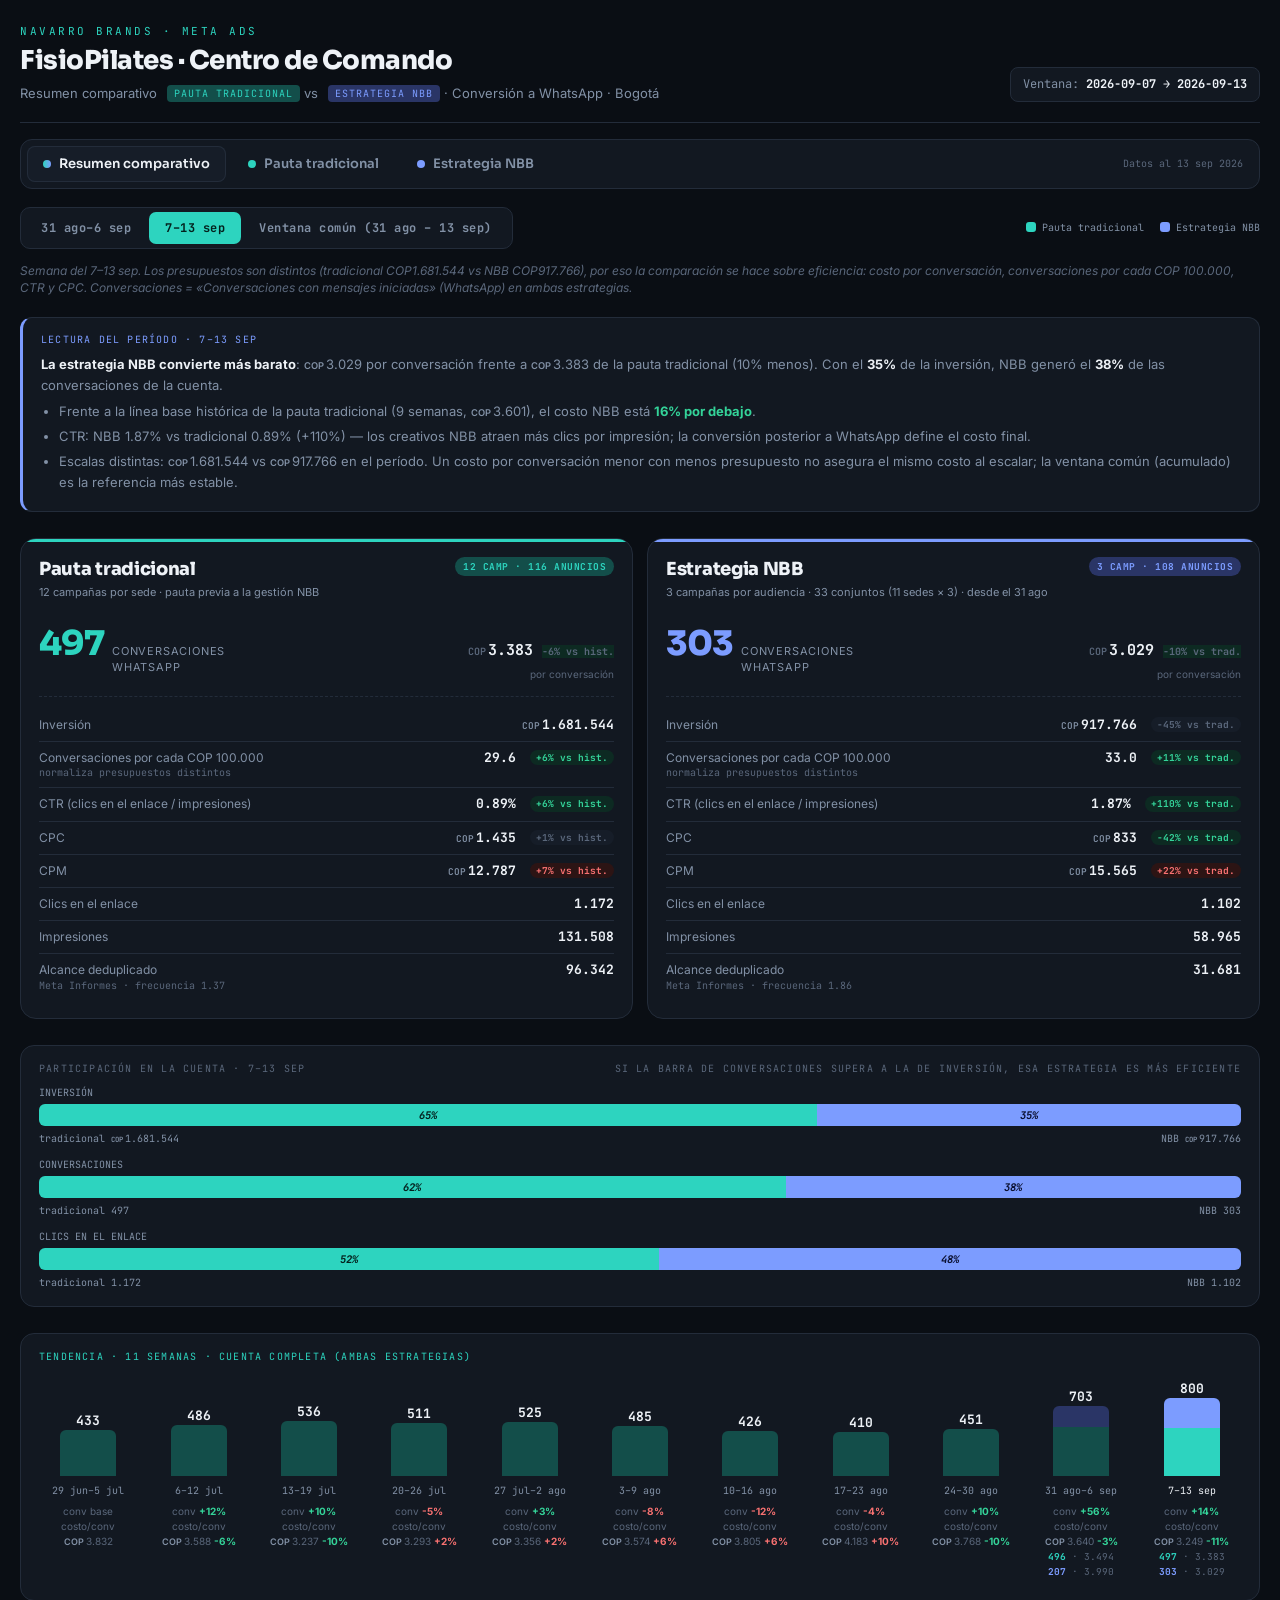
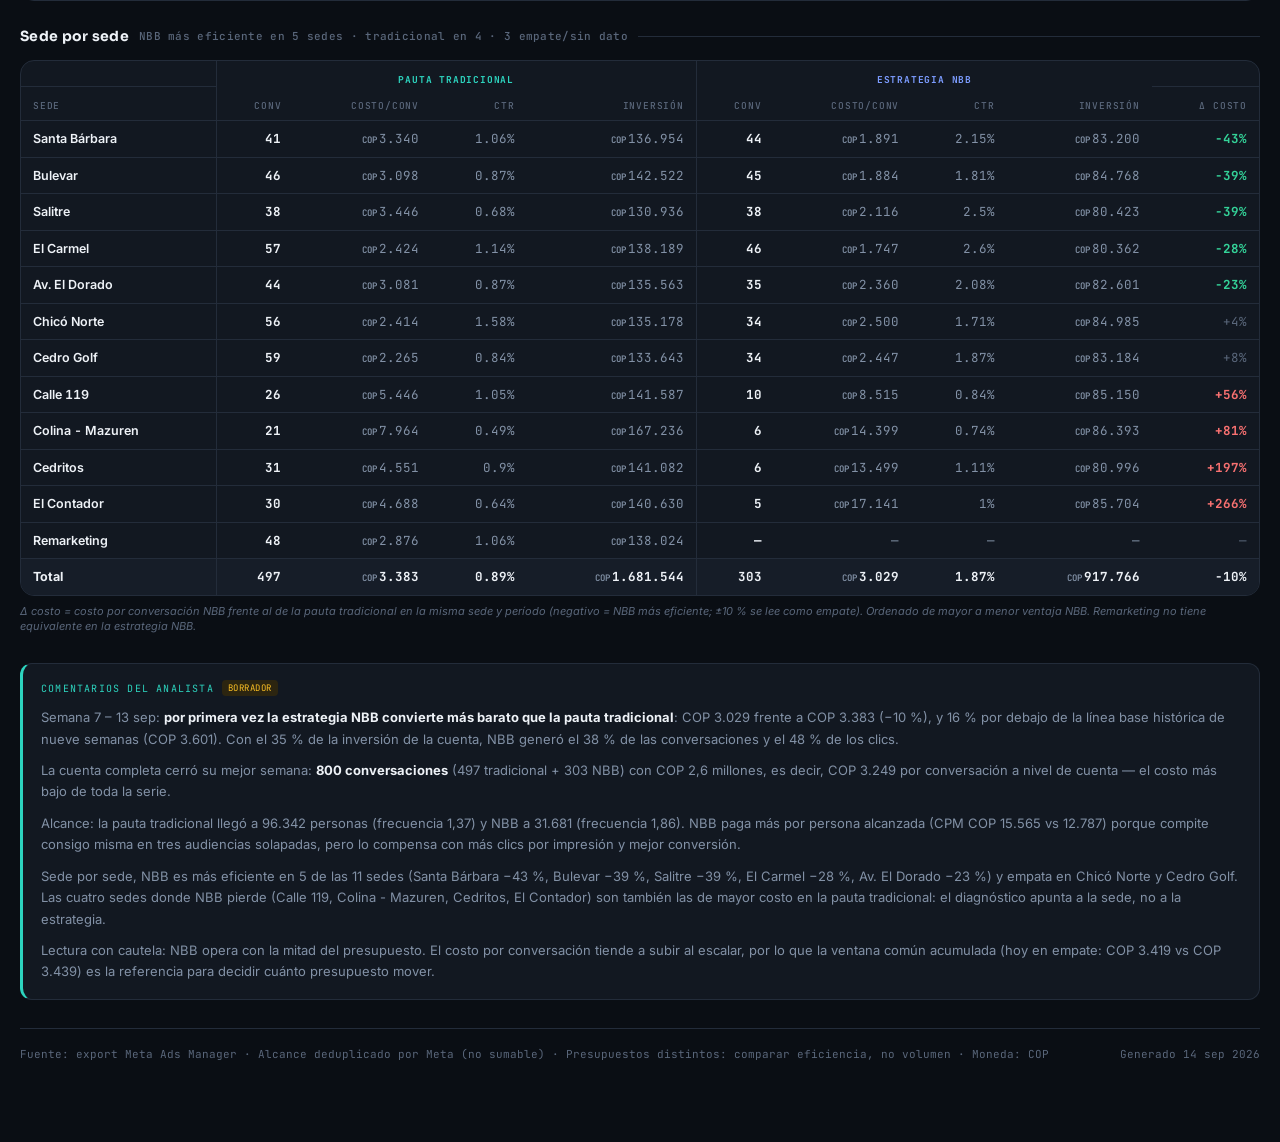
==== commit 5d6669f6: "Semanas 10 y 11: reestructura en 3 páginas y comparativa tradicional vs NBB - index.html: resumen co" ====
--- a/index.html
+++ b/index.html
@@ -4,136 +4,7 @@
 <meta charset="UTF-8">
 <meta name="viewport" content="width=device-width, initial-scale=1.0">
 <title>FisioPilates · Centro de Comando Meta Ads</title>
-<style>
-  @import url('https://fonts.googleapis.com/css2?family=Sora:wght@400;500;600;700;800&family=Inter:wght@400;500;600;700&family=JetBrains+Mono:wght@500;700&display=swap');
-  :root{
-    --bg:#0a0e14; --panel:#121821; --panel2:#161d28; --line:#232c3a;
-    --ink:#eef2f7; --muted:#8291a6; --faint:#5a677b;
-    --teal:#2dd4bf; --teal-dim:#134e4a;
-    --green:#34d399; --green-bg:#0d2a22;
-    --yellow:#fbbf24; --yellow-bg:#2c2510;
-    --red:#f87171; --red-bg:#2c1414;
-    --accent:#7c9cff;
-    --mono:'JetBrains Mono',monospace;
-  }
-  *{box-sizing:border-box;margin:0;padding:0}
-  body{background:var(--bg);color:var(--ink);font-family:'Inter',sans-serif;-webkit-font-smoothing:antialiased;line-height:1.4}
-  .wrap{max-width:1320px;margin:0 auto;padding:24px 20px 80px}
-  header{display:flex;flex-wrap:wrap;align-items:flex-end;justify-content:space-between;gap:16px;margin-bottom:22px;padding-bottom:20px;border-bottom:1px solid var(--line)}
-  .brand{display:flex;flex-direction:column;gap:4px}
-  .brand .eyebrow{font-family:var(--mono);font-size:11px;letter-spacing:2.5px;text-transform:uppercase;color:var(--teal)}
-  .brand h1{font-family:'Sora',sans-serif;font-weight:800;font-size:26px;letter-spacing:-.5px}
-  .brand .sub{color:var(--muted);font-size:13px}
-  .winbadge{font-family:var(--mono);font-size:12px;color:var(--muted);background:var(--panel);border:1px solid var(--line);border-radius:8px;padding:8px 12px}
-  .winbadge b{color:var(--ink)}
-  .toolbar{display:flex;flex-wrap:wrap;gap:14px;align-items:center;justify-content:space-between;margin-bottom:22px}
-  .toggle{display:inline-flex;background:var(--panel);border:1px solid var(--line);border-radius:10px;padding:4px;gap:2px}
-  .toggle button{font-family:var(--mono);font-size:12px;font-weight:700;letter-spacing:.5px;color:var(--muted);background:transparent;border:0;padding:8px 16px;border-radius:7px;cursor:pointer;transition:.15s}
-  .toggle button.on{background:var(--teal);color:#04211d}
-  .toggle button:not(.on):hover{color:var(--ink)}
-  .tabs{display:inline-flex;gap:4px}
-  .tabs button{font-size:13px;font-weight:600;color:var(--muted);background:transparent;border:1px solid transparent;padding:9px 16px;border-radius:8px;cursor:pointer;transition:.15s}
-  .tabs button.on{background:var(--panel);border-color:var(--line);color:var(--ink)}
-  .tabs button:not(.on):hover{color:var(--ink)}
-  .note{font-size:12px;color:var(--faint);margin:-8px 0 20px;font-style:italic}
-  .kpis{display:grid;grid-template-columns:repeat(6,1fr);gap:12px;margin-bottom:26px}
-  .kpi{background:var(--panel);border:1px solid var(--line);border-radius:14px;padding:16px 16px 14px;position:relative;overflow:hidden}
-  .kpi::before{content:'';position:absolute;left:0;top:0;bottom:0;width:3px;background:var(--teal);opacity:.5}
-  .kpi.star::before{opacity:1;background:linear-gradient(var(--teal),var(--accent))}
-  .kpi .label{font-family:var(--mono);font-size:10px;letter-spacing:1.2px;text-transform:uppercase;color:var(--faint);margin-bottom:8px}
-  .kpi .val{font-family:'Sora',sans-serif;font-weight:700;font-size:22px;letter-spacing:-.5px;line-height:1}
-  .kpi .val .cur{font-size:11px;color:var(--muted);font-weight:600;margin-right:2px}
-  .kpi .foot{font-size:11px;color:var(--muted);margin-top:6px}
-  .kpi .tag{display:inline-block;font-family:var(--mono);font-size:8.5px;letter-spacing:.5px;text-transform:uppercase;color:var(--faint);border:1px solid var(--line);border-radius:4px;padding:1px 5px;margin-top:6px}
-  .delta{font-family:var(--mono);font-size:10.5px;font-weight:700;margin-top:5px;display:inline-block}
-  .delta.up{color:var(--green)} .delta.down{color:var(--red)} .delta.flat{color:var(--faint)}
-  h2.sec{font-family:'Sora',sans-serif;font-size:14px;font-weight:700;letter-spacing:.3px;margin:26px 0 14px;display:flex;align-items:center;gap:10px}
-  h2.sec::after{content:'';flex:1;height:1px;background:var(--line)}
-  h2.sec .cnt{font-family:var(--mono);font-size:11px;color:var(--faint);font-weight:500}
-  .grid{display:grid;grid-template-columns:repeat(auto-fill,minmax(310px,1fr));gap:14px}
-  .card{background:var(--panel);border:1px solid var(--line);border-radius:16px;padding:18px;position:relative;transition:.15s;border-left-width:4px}
-  .card:hover{border-color:var(--faint);transform:translateY(-2px)}
-  .card.g{border-left-color:var(--green)} .card.y{border-left-color:var(--yellow)} .card.r{border-left-color:var(--red)}
-  .card .top{display:flex;justify-content:space-between;align-items:flex-start;gap:10px;margin-bottom:14px}
-  .card .acct{font-family:var(--mono);font-size:10px;letter-spacing:1px;text-transform:uppercase;color:var(--faint);margin-bottom:3px}
-  .card .cname{font-family:'Sora',sans-serif;font-weight:700;font-size:19px;letter-spacing:-.3px;line-height:1.1}
-  .badges{display:flex;flex-direction:column;gap:5px;align-items:flex-end;flex-shrink:0}
-  .pill{font-family:var(--mono);font-size:9.5px;font-weight:700;letter-spacing:.5px;padding:3px 8px;border-radius:20px;white-space:nowrap}
-  .pill.g{background:var(--green-bg);color:var(--green)} .pill.y{background:var(--yellow-bg);color:var(--yellow)} .pill.r{background:var(--red-bg);color:var(--red)}
-  .hero-metric{display:flex;align-items:baseline;gap:8px;padding:10px 0 12px;border-bottom:1px dashed var(--line);margin-bottom:12px}
-  .hero-metric .big{font-family:'Sora',sans-serif;font-weight:800;font-size:30px;color:var(--teal);letter-spacing:-1px}
-  .hero-metric .cap{font-size:11px;color:var(--muted);text-transform:uppercase;letter-spacing:.8px}
-  .hero-metric .cost{margin-left:auto;text-align:right}
-  .hero-metric .cost b{font-family:var(--mono);font-size:14px;color:var(--ink);display:block}
-  .hero-metric .cost span{font-size:10px;color:var(--faint)}
-  .stats{display:grid;grid-template-columns:1fr 1fr 1fr;gap:10px 8px;margin-bottom:14px}
-  .stat .k{font-family:var(--mono);font-size:9.5px;letter-spacing:.5px;text-transform:uppercase;color:var(--faint);margin-bottom:2px}
-  .stat .v{font-size:14px;font-weight:600;font-variant-numeric:tabular-nums}
-  .stat .v .ap{font-size:9px;color:var(--faint);font-weight:500;font-family:var(--mono);margin-left:3px}
-  .cmp{font-family:var(--mono);font-size:10px;margin-top:-6px;margin-bottom:12px;padding:7px 9px;background:var(--panel2);border:1px solid var(--line);border-radius:8px;display:flex;gap:10px;flex-wrap:wrap}
-  .cmp span{color:var(--faint)}
-  .cmp b.up{color:var(--green)} .cmp b.down{color:var(--red)} .cmp b.flat{color:var(--muted)}
-  .freqrow{margin-bottom:12px}
-  .freqrow .flabel{display:flex;justify-content:space-between;font-size:10px;color:var(--muted);margin-bottom:4px;font-family:var(--mono);letter-spacing:.5px}
-  .fbar{height:6px;background:var(--panel2);border-radius:4px;overflow:hidden;border:1px solid var(--line)}
-  .fbar > i{display:block;height:100%;border-radius:4px}
-  .advice{display:flex;gap:8px;align-items:flex-start;font-size:12px;line-height:1.45;background:var(--panel2);border:1px solid var(--line);border-radius:10px;padding:10px 12px;color:var(--muted)}
-  .advice .dot{font-size:13px;line-height:1.1;flex-shrink:0}
-  .advice b{color:var(--ink);font-weight:600}
-  .sede-list{display:grid;grid-template-columns:repeat(auto-fill,minmax(260px,1fr));gap:12px;margin-bottom:24px}
-  .sede-btn{text-align:left;background:var(--panel);border:1px solid var(--line);border-radius:14px;padding:16px;cursor:pointer;transition:.15s;color:var(--ink)}
-  .sede-btn:hover{border-color:var(--teal);transform:translateY(-2px)}
-  .sede-btn.active{border-color:var(--teal);background:var(--panel2)}
-  .sede-btn .sn{font-family:'Sora',sans-serif;font-weight:700;font-size:17px;margin-bottom:8px}
-  .sede-btn .sr{display:flex;gap:14px;font-size:12px;color:var(--muted)}
-  .sede-btn .sr b{color:var(--teal);font-family:var(--mono)}
-  .adcard{background:var(--panel);border:1px solid var(--line);border-radius:16px;padding:18px}
-  .adcard .atop{display:flex;justify-content:space-between;align-items:flex-start;gap:10px;margin-bottom:6px}
-  .adcard .aname{font-family:'Sora',sans-serif;font-weight:700;font-size:16px;line-height:1.2}
-  .adcard .ameta{font-family:var(--mono);font-size:10px;letter-spacing:.5px;text-transform:uppercase;color:var(--faint);margin-bottom:14px}
-  .adhero{display:flex;align-items:baseline;gap:8px;padding-bottom:12px;border-bottom:1px dashed var(--line);margin-bottom:12px}
-  .adhero .big{font-family:'Sora',sans-serif;font-weight:800;font-size:26px;color:var(--teal)}
-  .adhero .cap{font-size:11px;color:var(--muted);text-transform:uppercase;letter-spacing:.6px}
-  .adhero .cost{margin-left:auto;text-align:right}
-  .adhero .cost b{font-family:var(--mono);font-size:13px;display:block}
-  .adhero .cost span{font-size:10px;color:var(--faint)}
-  .breakdown{margin-top:12px;border-top:1px solid var(--line);padding-top:10px}
-  .breakdown .bh{font-family:var(--mono);font-size:10px;letter-spacing:.8px;text-transform:uppercase;color:var(--faint);margin-bottom:8px}
-  .brow{display:grid;grid-template-columns:1fr auto auto;gap:8px;align-items:center;padding:7px 0;border-bottom:1px solid var(--line);font-size:12px}
-  .brow:last-child{border-bottom:0}
-  .brow .bsede{font-weight:600;color:var(--ink)}
-  .brow .bsub{font-family:var(--mono);font-size:10px;color:var(--faint)}
-  .brow .bconv{font-family:var(--mono);color:var(--teal);font-weight:700;text-align:right}
-  .brow .bcost{font-family:var(--mono);color:var(--muted);text-align:right;font-size:11px}
-  .single-note{font-size:11px;color:var(--faint);font-family:var(--mono);margin-top:4px}
-  .hidden{display:none!important}
-  .comments{background:var(--panel);border:1px solid var(--line);border-left:3px solid var(--teal);border-radius:12px;padding:16px 18px;margin-top:28px;font-size:13px;color:var(--muted);line-height:1.65}
-  .comments b{color:var(--ink)}
-  .comments p{margin:0 0 10px}
-  .comments p:last-child{margin-bottom:0}
-  .comments .mh{font-family:var(--mono);font-size:10px;letter-spacing:1.2px;text-transform:uppercase;color:var(--teal);margin-bottom:10px}
-  footer{margin-top:28px;padding-top:18px;border-top:1px solid var(--line);font-size:11px;color:var(--faint);display:flex;justify-content:space-between;flex-wrap:wrap;gap:10px;font-family:var(--mono)}
-
-  /* Trend strip */
-  #trendScroll{overflow-x:auto;overflow-y:hidden;-webkit-overflow-scrolling:touch}
-  #trendBars{display:flex;gap:12px;padding-bottom:4px}
-  .trendHint{display:none}
-  /* Desktop: bars share the full width, all visible, no scroll needed */
-  #trendBars > .tbar{flex:1 1 0;min-width:0}
-  /* Themed thin scrollbar */
-  #trendScroll::-webkit-scrollbar{height:6px}
-  #trendScroll::-webkit-scrollbar-track{background:transparent}
-  #trendScroll::-webkit-scrollbar-thumb{background:var(--line);border-radius:99px}
-  #trendScroll::-webkit-scrollbar-thumb:hover{background:var(--faint)}
-  #trendScroll{scrollbar-width:thin;scrollbar-color:var(--line) transparent}
-  @media(max-width:640px){
-    /* Mobile: pin each bar to ~1/3 of the viewport and enable horizontal scroll */
-    #trendBars > .tbar{flex:0 0 calc((100% - 24px) / 3);min-width:92px}
-    .trendHint{display:block}
-  }
-  @media(max-width:1000px){.kpis{grid-template-columns:repeat(3,1fr)}}
-  @media(max-width:560px){.kpis{grid-template-columns:repeat(2,1fr)}.brand h1{font-size:22px}}
-</style>
+<link rel="stylesheet" href="assets/style.css">
 </head>
 <body>
 <div class="wrap">
@@ -141,290 +12,175 @@
     <div class="brand">
       <span class="eyebrow">Navarro Brands · Meta Ads</span>
       <h1>FisioPilates · Centro de Comando</h1>
-      <span class="sub">Campañas activas · Conversión a WhatsApp · Bogotá</span>
+      <span class="sub">Resumen comparativo <span class="strat trad">Pauta tradicional</span> vs <span class="strat nbb">Estrategia NBB</span> · Conversión a WhatsApp · Bogotá</span>
     </div>
     <div class="winbadge">Ventana: <b id="winlabel"></b></div>
   </header>
+  <nav class="topnav" id="topnav"></nav>
 
   <div class="toolbar">
-    <div class="toggle" id="periodToggle">
-      <button data-p="w9" class="on">Últimos 7 días</button>
-      <button data-p="acc">Acumulado (29 jun – 30 ago)</button>
-    </div>
-    <div class="tabs" id="viewTabs">
-      <button data-v="overview" class="on">Panorama</button>
-      <button data-v="sedes">Por sede</button>
-      <button data-v="ads">Por anuncio</button>
-    </div>
+    <div class="toggle" id="periodToggle"></div>
+    <div class="legend"><span><i class="t"></i>Pauta tradicional</span><span><i class="n"></i>Estrategia NBB</span></div>
   </div>
   <p class="note" id="scopeNote"></p>
 
-  <div class="kpis" id="kpis"></div>
+  <div class="verdict" id="verdict"></div>
+
+  <div class="duel" id="duel"></div>
+
+  <div class="sharebox" id="share"></div>
 
   <div id="trendStrip" style="background:var(--panel);border:1px solid var(--line);border-radius:14px;padding:16px 18px;margin-bottom:26px">
-    <div style="display:flex;align-items:center;justify-content:space-between;margin-bottom:14px">
-      <div id="trendTitle" style="font-family:var(--mono);font-size:10px;letter-spacing:1.2px;text-transform:uppercase;color:var(--teal)">Tendencia semanal</div>
+    <div style="display:flex;align-items:center;justify-content:space-between;margin-bottom:14px;gap:10px;flex-wrap:wrap">
+      <div id="trendTitle" style="font-family:var(--mono);font-size:10px;letter-spacing:1.2px;text-transform:uppercase;color:var(--teal)">Tendencia semanal · cuenta completa</div>
       <div class="trendHint" style="font-family:var(--mono);font-size:9px;color:var(--faint)">desliza →</div>
     </div>
-    <div id="trendScroll">
-      <div id="trendBars"></div>
-    </div>
+    <div id="trendScroll"><div id="trendBars"></div></div>
   </div>
 
-  <div id="view-overview">
-    <h2 class="sec">Alertas por urgencia <span class="cnt" id="alertCnt"></span></h2>
-    <div class="grid" id="cards"></div>
-  </div>
+  <h2 class="sec">Sede por sede <span class="cnt" id="sedeCnt"></span></h2>
+  <div class="tblwrap"><table class="t" id="sedeTable"></table></div>
+  <p class="tblnote">Δ costo = costo por conversación NBB frente al de la pauta tradicional en la misma sede y período (negativo = NBB más eficiente; ±10 % se lee como empate). Ordenado de mayor a menor ventaja NBB. Remarketing no tiene equivalente en la estrategia NBB.</p>
 
-  <div id="view-sedes" class="hidden">
-    <h2 class="sec">Selecciona una sede</h2>
-    <div class="sede-list" id="sedeList"></div>
-    <div id="sedeDetail"></div>
-  </div>
-
-  <div id="view-ads" class="hidden">
-    <h2 class="sec">Rendimiento por anuncio <span class="cnt" id="adCnt"></span></h2>
-    <div class="grid" id="adCards"></div>
-  </div>
-
-  <div class="comments">
-    <div class="mh">Comentarios del analista</div>
-    <p>Estos datos corresponden a las campañas activas previo a la gestión de NBB. La configuración de la nueva estrategia comienza con la primera publicación en formato reel. A partir de allí, comienza a mostrarse notas comparativas sobre ambas estrategias de campaña.</p>
-    <p>Tendencia de nueve semanas: tras el pico de la semana 3 (536 conversaciones a COP 3.237) el rendimiento se debilitó hasta la semana 8 (410 conversaciones, COP 4.183). La semana 9 muestra un rebote (451 conversaciones, COP 3.768), consistente con la recuperación de atención de la audiencia una vez pasado el impacto inmediato del sismo. Aun así, el nivel sigue por debajo del primer mes: la pauta actual, con creativos ya desgastados (frecuencia acumulada 4,04), tocó su techo.</p>
-    <p><b>Nota — contexto (terremoto):</b> El sismo del 10 de agosto en Colombia deprimió la interacción con contenido comercial durante las semanas 7 y 8; la semana 9 refleja una recuperación parcial de ese efecto.</p>
-    <p><b>Nota — nueva estrategia (arranque 31 ago):</b> Desde el lunes 31 de agosto de 2026 comienzan a rodar los anuncios de la nueva estrategia de Navarro Brands. Se estructura en 3 campañas definidas por audiencia, cada una segmentada en 11 conjuntos de anuncios (uno por sede). Todas las campañas comparten 2 reels iniciales —se irán sumando más— y cada una incluye posts propios que refuerzan el mensaje dirigido a su audiencia. A partir del próximo reporte, el desempeño de esta estrategia empezará a compararse frente a la pauta anterior.</p>
-  </div>
+  <div class="comments" id="comments"></div>
 
   <footer>
-    <span>Fuente: export Meta Ads Manager · Alcance deduplicado por Meta (no sumable) · Alcance por sede/anuncio aprox. · Moneda: COP</span>
+    <span>Fuente: export Meta Ads Manager · Alcance deduplicado por Meta (no sumable) · Presupuestos distintos: comparar eficiencia, no volumen · Moneda: COP</span>
     <span id="genstamp"></span>
   </footer>
 </div>
 
+<script src="assets/data.js"></script>
+<script src="assets/common.js"></script>
 <script>
-const P = {"w9": {"label": "Últimos 7 días", "start": "2026-08-24", "end": "2026-08-30", "campaigns": [{"campaign": "CO | Colina - Mazuren | Ventas Whatsapp ‪- 320 8174583", "sede": "Colina - Mazuren", "spend": 168505, "conv": 37, "cpconv": 4554, "imp": 15065, "reach": 10466, "clicks": 91, "cpc": 1852, "ctr": 0.6, "freq": 1.44, "ads": 8, "sets": 1, "below_q": 0, "tot_q": 8, "below_ctr": 0, "below_cvr": 0}, {"campaign": "CO | El Contador | Ventas Whatsapp 3204049016", "sede": "El Contador", "spend": 147723, "conv": 29, "cpconv": 5094, "imp": 9947, "reach": 8690, "clicks": 81, "cpc": 1824, "ctr": 0.81, "freq": 1.14, "ads": 13, "sets": 1, "below_q": 0, "tot_q": 13, "below_ctr": 0, "below_cvr": 1}, {"campaign": "CO | Salitre | Ventas Whatsapp - 3222415254", "sede": "Salitre", "spend": 146058, "conv": 37, "cpconv": 3948, "imp": 13076, "reach": 10695, "clicks": 87, "cpc": 1679, "ctr": 0.67, "freq": 1.22, "ads": 7, "sets": 1, "below_q": 0, "tot_q": 7, "below_ctr": 0, "below_cvr": 0}, {"campaign": "CO | Bulevar | Ventas Whatsapp  3108633424", "sede": "Bulevar", "spend": 142870, "conv": 43, "cpconv": 3323, "imp": 13476, "reach": 10615, "clicks": 119, "cpc": 1201, "ctr": 0.88, "freq": 1.27, "ads": 12, "sets": 1, "below_q": 0, "tot_q": 12, "below_ctr": 0, "below_cvr": 3}, {"campaign": "CO | Av. El Dorado | Ventas Whatsapp - 3114455348", "sede": "Av. El Dorado", "spend": 138361, "conv": 38, "cpconv": 3641, "imp": 15593, "reach": 12656, "clicks": 104, "cpc": 1330, "ctr": 0.67, "freq": 1.23, "ads": 6, "sets": 1, "below_q": 0, "tot_q": 6, "below_ctr": 0, "below_cvr": 0}, {"campaign": "CO | Ventas Whatsapp | Sede Calle 119 3235115682", "sede": "CO | Ventas Whatsapp | Sede Calle 119 3235115682", "spend": 138145, "conv": 20, "cpconv": 6907, "imp": 6467, "reach": 5001, "clicks": 51, "cpc": 2709, "ctr": 0.79, "freq": 1.29, "ads": 7, "sets": 1, "below_q": 0, "tot_q": 7, "below_ctr": 0, "below_cvr": 1}, {"campaign": "CO | Cedro Golf | Ventas Whatsapp 3204133677", "sede": "Cedro Golf", "spend": 137339, "conv": 41, "cpconv": 3350, "imp": 12444, "reach": 11135, "clicks": 98, "cpc": 1401, "ctr": 0.79, "freq": 1.12, "ads": 12, "sets": 1, "below_q": 0, "tot_q": 12, "below_ctr": 0, "below_cvr": 1}, {"campaign": "CO | Ventas Whatsapp | Santa Bárbara - 3227685819", "sede": "Santa Bárbara", "spend": 136987, "conv": 48, "cpconv": 2854, "imp": 12322, "reach": 10936, "clicks": 109, "cpc": 1257, "ctr": 0.88, "freq": 1.13, "ads": 11, "sets": 1, "below_q": 0, "tot_q": 11, "below_ctr": 0, "below_cvr": 1}, {"campaign": "CO | Chicó Norte | Ventas Whatsapp - 3235137959", "sede": "Chicó Norte", "spend": 136971, "conv": 49, "cpconv": 2795, "imp": 8704, "reach": 6393, "clicks": 112, "cpc": 1223, "ctr": 1.29, "freq": 1.36, "ads": 5, "sets": 1, "below_q": 0, "tot_q": 5, "below_ctr": 0, "below_cvr": 0}, {"campaign": "CO | Ventas Whatsapp | Remarketing 311 647 7233", "sede": "CO | Ventas Whatsapp | Remarketing 311 647 7233", "spend": 136821, "conv": 34, "cpconv": 4024, "imp": 16129, "reach": 11438, "clicks": 171, "cpc": 800, "ctr": 1.06, "freq": 1.41, "ads": 7, "sets": 1, "below_q": 0, "tot_q": 7, "below_ctr": 0, "below_cvr": 0}, {"campaign": "CO | Cedritos | Ventas Whatsapp ‪323 5213734‬ -", "sede": "Cedritos", "spend": 136368, "conv": 25, "cpconv": 5455, "imp": 8663, "reach": 8171, "clicks": 88, "cpc": 1550, "ctr": 1.02, "freq": 1.06, "ads": 22, "sets": 2, "below_q": 0, "tot_q": 22, "below_ctr": 0, "below_cvr": 2}, {"campaign": "CO | El Carmel | Ventas Whatsapp - 3204040149", "sede": "El Carmel", "spend": 133018, "conv": 50, "cpconv": 2660, "imp": 11259, "reach": 9626, "clicks": 103, "cpc": 1291, "ctr": 0.91, "freq": 1.17, "ads": 7, "sets": 1, "below_q": 0, "tot_q": 7, "below_ctr": 0, "below_cvr": 1}], "totals": {"spend": 1699166, "conv": 451, "imp": 143145, "clicks": 1214, "campaigns": 12, "ads": 117, "cpconv": 3768, "cpc": 1400, "ctr": 0.85, "reach": 78596, "freq": 1.82}, "ads": [{"ad": "ABR 26 Anuncio | Video Señal", "campaigns": 11, "parts": [{"campaign": "CO | El Carmel | Ventas Whatsapp - 3204040149", "sede": "El Carmel", "spend": 128187, "conv": 48, "cpconv": 2671, "clicks": 97}, {"campaign": "CO | Ventas Whatsapp | Santa Bárbara - 3227685819", "sede": "Santa Bárbara", "spend": 121921, "conv": 39, "cpconv": 3126, "clicks": 92}, {"campaign": "CO | Cedritos | Ventas Whatsapp ‪323 5213734‬ -", "sede": "Cedritos", "spend": 90338, "conv": 17, "cpconv": 5314, "clicks": 58}, {"campaign": "CO | Ventas Whatsapp | Remarketing 311 647 7233", "sede": "CO | Ventas Whatsapp | Remarketing 311 647 7233", "spend": 6899, "conv": 3, "cpconv": 2300, "clicks": 4}, {"campaign": "CO | Cedro Golf | Ventas Whatsapp 3204133677", "sede": "Cedro Golf", "spend": 4963, "conv": 2, "cpconv": 2482, "clicks": 3}, {"campaign": "CO | El Contador | Ventas Whatsapp 3204049016", "sede": "El Contador", "spend": 4348, "conv": 0, "cpconv": 0, "clicks": 0}, {"campaign": "CO | Bulevar | Ventas Whatsapp  3108633424", "sede": "Bulevar", "spend": 1514, "conv": 0, "cpconv": 0, "clicks": 1}, {"campaign": "CO | Colina - Mazuren | Ventas Whatsapp ‪- 320 8174583", "sede": "Colina - Mazuren", "spend": 623, "conv": 0, "cpconv": 0, "clicks": 0}, {"campaign": "CO | Av. El Dorado | Ventas Whatsapp - 3114455348", "sede": "Av. El Dorado", "spend": 571, "conv": 1, "cpconv": 571, "clicks": 1}, {"campaign": "CO | Salitre | Ventas Whatsapp - 3222415254", "sede": "Salitre", "spend": 317, "conv": 0, "cpconv": 0, "clicks": 0}, {"campaign": "CO | Ventas Whatsapp | Sede Calle 119 3235115682", "sede": "CO | Ventas Whatsapp | Sede Calle 119 3235115682", "spend": 160, "conv": 0, "cpconv": 0, "clicks": 0}], "spend": 359841, "conv": 110, "cpconv": 3271, "imp": 28376, "reach": 25268, "clicks": 256, "ctr": 0.9, "cpc": 1406}, {"ad": "MAR 26 Anuncio | Video Esto es Fisiopilates", "campaigns": 11, "parts": [{"campaign": "CO | Chicó Norte | Ventas Whatsapp - 3235137959", "sede": "Chicó Norte", "spend": 129716, "conv": 45, "cpconv": 2883, "clicks": 106}, {"campaign": "CO | Ventas Whatsapp | Remarketing 311 647 7233", "sede": "CO | Ventas Whatsapp | Remarketing 311 647 7233", "spend": 5621, "conv": 0, "cpconv": 0, "clicks": 3}, {"campaign": "CO | Bulevar | Ventas Whatsapp  3108633424", "sede": "Bulevar", "spend": 1312, "conv": 0, "cpconv": 0, "clicks": 0}, {"campaign": "CO | Cedro Golf | Ventas Whatsapp 3204133677", "sede": "Cedro Golf", "spend": 1191, "conv": 0, "cpconv": 0, "clicks": 2}, {"campaign": "CO | El Contador | Ventas Whatsapp 3204049016", "sede": "El Contador", "spend": 678, "conv": 1, "cpconv": 678, "clicks": 2}, {"campaign": "CO | El Carmel | Ventas Whatsapp - 3204040149", "sede": "El Carmel", "spend": 283, "conv": 0, "cpconv": 0, "clicks": 0}, {"campaign": "CO | Av. El Dorado | Ventas Whatsapp - 3114455348", "sede": "Av. El Dorado", "spend": 203, "conv": 0, "cpconv": 0, "clicks": 0}, {"campaign": "CO | Ventas Whatsapp | Sede Calle 119 3235115682", "sede": "CO | Ventas Whatsapp | Sede Calle 119 3235115682", "spend": 174, "conv": 0, "cpconv": 0, "clicks": 0}, {"campaign": "CO | Colina - Mazuren | Ventas Whatsapp ‪- 320 8174583", "sede": "Colina - Mazuren", "spend": 153, "conv": 0, "cpconv": 0, "clicks": 0}, {"campaign": "CO | Ventas Whatsapp | Santa Bárbara - 3227685819", "sede": "Santa Bárbara", "spend": 69, "conv": 0, "cpconv": 0, "clicks": 0}, {"campaign": "CO | Cedritos | Ventas Whatsapp ‪323 5213734‬ -", "sede": "Cedritos", "spend": 12, "conv": 0, "cpconv": 0, "clicks": 0}], "spend": 139412, "conv": 46, "cpconv": 3031, "imp": 8751, "reach": 6437, "clicks": 113, "ctr": 1.29, "cpc": 1234}, {"ad": "Anuncio 8 | Video Promociones 2", "campaigns": 1, "parts": [{"campaign": "CO | Cedro Golf | Ventas Whatsapp 3204133677", "sede": "Cedro Golf", "spend": 125093, "conv": 39, "cpconv": 3208, "clicks": 88}], "spend": 125093, "conv": 39, "cpconv": 3208, "imp": 11803, "reach": 10558, "clicks": 88, "ctr": 0.75, "cpc": 1422}, {"ad": "Video Pos inauguración", "campaigns": 1, "parts": [{"campaign": "CO | Av. El Dorado | Ventas Whatsapp - 3114455348", "sede": "Av. El Dorado", "spend": 133600, "conv": 36, "cpconv": 3711, "clicks": 100}], "spend": 133600, "conv": 36, "cpconv": 3711, "imp": 14990, "reach": 12075, "clicks": 100, "ctr": 0.67, "cpc": 1336}, {"ad": "Video 1 nueva sede", "campaigns": 1, "parts": [{"campaign": "CO | Colina - Mazuren | Ventas Whatsapp ‪- 320 8174583", "sede": "Colina - Mazuren", "spend": 159625, "conv": 35, "cpconv": 4561, "clicks": 86}], "spend": 159625, "conv": 35, "cpconv": 4561, "imp": 14270, "reach": 9760, "clicks": 86, "ctr": 0.6, "cpc": 1856}, {"ad": "Video | promocional nueva sede salitre", "campaigns": 1, "parts": [{"campaign": "CO | Salitre | Ventas Whatsapp - 3222415254", "sede": "Salitre", "spend": 135221, "conv": 34, "cpconv": 3977, "clicks": 76}], "spend": 135221, "conv": 34, "cpconv": 3977, "imp": 11928, "reach": 9686, "clicks": 76, "ctr": 0.64, "cpc": 1779}, {"ad": "Enero - Video General Contador", "campaigns": 1, "parts": [{"campaign": "CO | El Contador | Ventas Whatsapp 3204049016", "sede": "El Contador", "spend": 135992, "conv": 28, "cpconv": 4857, "clicks": 74}], "spend": 135992, "conv": 28, "cpconv": 4857, "imp": 9269, "reach": 8047, "clicks": 74, "ctr": 0.8, "cpc": 1838}, {"ad": "Imagen Bulevar", "campaigns": 1, "parts": [{"campaign": "CO | Bulevar | Ventas Whatsapp  3108633424", "sede": "Bulevar", "spend": 76519, "conv": 24, "cpconv": 3188, "clicks": 71}], "spend": 76519, "conv": 24, "cpconv": 3188, "imp": 7750, "reach": 5677, "clicks": 71, "ctr": 0.92, "cpc": 1078}, {"ad": "FEB 26  Imagen beneficios mes", "campaigns": 2, "parts": [{"campaign": "CO | Ventas Whatsapp | Remarketing 311 647 7233", "sede": "CO | Ventas Whatsapp | Remarketing 311 647 7233", "spend": 98481, "conv": 21, "cpconv": 4690, "clicks": 143}, {"campaign": "CO | Bulevar | Ventas Whatsapp  3108633424", "sede": "Bulevar", "spend": 95, "conv": 0, "cpconv": 0, "clicks": 0}], "spend": 98576, "conv": 21, "cpconv": 4694, "imp": 12603, "reach": 8455, "clicks": 143, "ctr": 1.13, "cpc": 689}, {"ad": "Enero -Video  General Calle 119", "campaigns": 1, "parts": [{"campaign": "CO | Ventas Whatsapp | Sede Calle 119 3235115682", "sede": "CO | Ventas Whatsapp | Sede Calle 119 3235115682", "spend": 136722, "conv": 20, "cpconv": 6836, "clicks": 51}], "spend": 136722, "conv": 20, "cpconv": 6836, "imp": 6362, "reach": 4902, "clicks": 51, "ctr": 0.8, "cpc": 2681}, {"ad": "Enero - Video General Bulevar", "campaigns": 1, "parts": [{"campaign": "CO | Bulevar | Ventas Whatsapp  3108633424", "sede": "Bulevar", "spend": 55778, "conv": 15, "cpconv": 3719, "clicks": 42}], "spend": 55778, "conv": 15, "cpconv": 3719, "imp": 4757, "reach": 4075, "clicks": 42, "ctr": 0.88, "cpc": 1328}, {"ad": "Anuncio 6 | Video Promociones 2", "campaigns": 3, "parts": [{"campaign": "CO | Ventas Whatsapp | Santa Bárbara - 3227685819", "sede": "Santa Bárbara", "spend": 13512, "conv": 7, "cpconv": 1930, "clicks": 15}, {"campaign": "CO | El Carmel | Ventas Whatsapp - 3204040149", "sede": "El Carmel", "spend": 3958, "conv": 2, "cpconv": 1979, "clicks": 6}, {"campaign": "CO | Ventas Whatsapp | Sede Calle 119 3235115682", "sede": "CO | Ventas Whatsapp | Sede Calle 119 3235115682", "spend": 359, "conv": 0, "cpconv": 0, "clicks": 0}], "spend": 17829, "conv": 9, "cpconv": 1981, "imp": 2047, "reach": 1865, "clicks": 21, "ctr": 1.03, "cpc": 849}, {"ad": "Enero -Video General Cedritos", "campaigns": 1, "parts": [{"campaign": "CO | Cedritos | Ventas Whatsapp ‪323 5213734‬ -", "sede": "Cedritos", "spend": 26917, "conv": 5, "cpconv": 5383, "clicks": 16}], "spend": 26917, "conv": 5, "cpconv": 5383, "imp": 1737, "reach": 1618, "clicks": 16, "ctr": 0.92, "cpc": 1682}, {"ad": "FEB 26  Video beneficios mes", "campaigns": 2, "parts": [{"campaign": "CO | Ventas Whatsapp | Remarketing 311 647 7233", "sede": "CO | Ventas Whatsapp | Remarketing 311 647 7233", "spend": 6475, "conv": 4, "cpconv": 1619, "clicks": 9}, {"campaign": "CO | Bulevar | Ventas Whatsapp  3108633424", "sede": "Bulevar", "spend": 516, "conv": 1, "cpconv": 516, "clicks": 1}], "spend": 6991, "conv": 5, "cpconv": 1398, "imp": 590, "reach": 470, "clicks": 10, "ctr": 1.69, "cpc": 699}, {"ad": "MAR 26 Anuncio | Video Fisio es para todos - Copia", "campaigns": 2, "parts": [{"campaign": "CO | Ventas Whatsapp | Remarketing 311 647 7233", "sede": "CO | Ventas Whatsapp | Remarketing 311 647 7233", "spend": 11769, "conv": 4, "cpconv": 2942, "clicks": 9}, {"campaign": "CO | Cedritos | Ventas Whatsapp ‪323 5213734‬ -", "sede": "Cedritos", "spend": 4, "conv": 0, "cpconv": 0, "clicks": 0}], "spend": 11773, "conv": 4, "cpconv": 2943, "imp": 972, "reach": 789, "clicks": 9, "ctr": 0.93, "cpc": 1308}, {"ad": "ABR 26 Anuncio | Video Señal - Copia", "campaigns": 1, "parts": [{"campaign": "CO | Chicó Norte | Ventas Whatsapp - 3235137959", "sede": "Chicó Norte", "spend": 6666, "conv": 4, "cpconv": 1666, "clicks": 5}], "spend": 6666, "conv": 4, "cpconv": 1666, "imp": 580, "reach": 533, "clicks": 5, "ctr": 0.86, "cpc": 1333}, {"ad": "Carrusel | nueva sede salitre", "campaigns": 1, "parts": [{"campaign": "CO | Salitre | Ventas Whatsapp - 3222415254", "sede": "Salitre", "spend": 6126, "conv": 3, "cpconv": 2042, "clicks": 9}], "spend": 6126, "conv": 3, "cpconv": 2042, "imp": 755, "reach": 639, "clicks": 9, "ctr": 1.19, "cpc": 681}, {"ad": "Anuncio 7 | Video Cómo llegar Cedritos", "campaigns": 1, "parts": [{"campaign": "CO | Cedritos | Ventas Whatsapp ‪323 5213734‬ -", "sede": "Cedritos", "spend": 9621, "conv": 2, "cpconv": 4810, "clicks": 9}], "spend": 9621, "conv": 2, "cpconv": 4810, "imp": 779, "reach": 667, "clicks": 9, "ctr": 1.16, "cpc": 1069}, {"ad": "Anuncio 7 | Video Promociones Agosto", "campaigns": 1, "parts": [{"campaign": "CO | Ventas Whatsapp | Remarketing 311 647 7233", "sede": "CO | Ventas Whatsapp | Remarketing 311 647 7233", "spend": 6637, "conv": 2, "cpconv": 3318, "clicks": 3}], "spend": 6637, "conv": 2, "cpconv": 3318, "imp": 776, "reach": 628, "clicks": 3, "ctr": 0.39, "cpc": 2212}, {"ad": "MAR 26 Anuncio | Video Fisio es para todos", "campaigns": 6, "parts": [{"campaign": "CO | Bulevar | Ventas Whatsapp  3108633424", "sede": "Bulevar", "spend": 1116, "conv": 2, "cpconv": 558, "clicks": 2}, {"campaign": "CO | El Contador | Ventas Whatsapp 3204049016", "sede": "El Contador", "spend": 280, "conv": 0, "cpconv": 0, "clicks": 0}, {"campaign": "CO | Chicó Norte | Ventas Whatsapp - 3235137959", "sede": "Chicó Norte", "spend": 219, "conv": 0, "cpconv": 0, "clicks": 1}, {"campaign": "CO | Cedritos | Ventas Whatsapp ‪323 5213734‬ -", "sede": "Cedritos", "spend": 199, "conv": 0, "cpconv": 0, "clicks": 0}, {"campaign": "CO | Ventas Whatsapp | Santa Bárbara - 3227685819", "sede": "Santa Bárbara", "spend": 63, "conv": 0, "cpconv": 0, "clicks": 0}, {"campaign": "CO | Ventas Whatsapp | Sede Calle 119 3235115682", "sede": "CO | Ventas Whatsapp | Sede Calle 119 3235115682", "spend": 6, "conv": 0, "cpconv": 0, "clicks": 0}], "spend": 1883, "conv": 2, "cpconv": 942, "imp": 163, "reach": 152, "clicks": 3, "ctr": 1.84, "cpc": 628}, {"ad": "Anuncio 2 | Imagen Promos", "campaigns": 3, "parts": [{"campaign": "CO | Cedritos | Ventas Whatsapp ‪323 5213734‬ -", "sede": "Cedritos", "spend": 4443, "conv": 1, "cpconv": 4443, "clicks": 2}, {"campaign": "CO | Cedro Golf | Ventas Whatsapp 3204133677", "sede": "Cedro Golf", "spend": 560, "conv": 0, "cpconv": 0, "clicks": 2}, {"campaign": "CO | El Contador | Ventas Whatsapp 3204049016", "sede": "El Contador", "spend": 421, "conv": 0, "cpconv": 0, "clicks": 1}], "spend": 5424, "conv": 1, "cpconv": 5424, "imp": 438, "reach": 400, "clicks": 5, "ctr": 1.14, "cpc": 1085}, {"ad": "Imagen 2 Bulevar", "campaigns": 1, "parts": [{"campaign": "CO | Bulevar | Ventas Whatsapp  3108633424", "sede": "Bulevar", "spend": 4319, "conv": 1, "cpconv": 4319, "clicks": 2}], "spend": 4319, "conv": 1, "cpconv": 4319, "imp": 506, "reach": 424, "clicks": 2, "ctr": 0.4, "cpc": 2160}, {"ad": "Imagen 1 nueva sede", "campaigns": 1, "parts": [{"campaign": "CO | Colina - Mazuren | Ventas Whatsapp ‪- 320 8174583", "sede": "Colina - Mazuren", "spend": 3203, "conv": 1, "cpconv": 3203, "clicks": 1}], "spend": 3203, "conv": 1, "cpconv": 3203, "imp": 280, "reach": 249, "clicks": 1, "ctr": 0.36, "cpc": 3203}, {"ad": "MAR 26 Anuncio |Video General Mazuren", "campaigns": 2, "parts": [{"campaign": "CO | Av. El Dorado | Ventas Whatsapp - 3114455348", "sede": "Av. El Dorado", "spend": 3097, "conv": 1, "cpconv": 3097, "clicks": 3}, {"campaign": "CO | Colina - Mazuren | Ventas Whatsapp ‪- 320 8174583", "sede": "Colina - Mazuren", "spend": 1632, "conv": 0, "cpconv": 0, "clicks": 0}], "spend": 4729, "conv": 1, "cpconv": 4729, "imp": 475, "reach": 460, "clicks": 3, "ctr": 0.63, "cpc": 1576}, {"ad": "Imagen 2 nueva sede", "campaigns": 1, "parts": [{"campaign": "CO | Colina - Mazuren | Ventas Whatsapp ‪- 320 8174583", "sede": "Colina - Mazuren", "spend": 1932, "conv": 1, "cpconv": 1932, "clicks": 2}], "spend": 1932, "conv": 1, "cpconv": 1932, "imp": 247, "reach": 231, "clicks": 2, "ctr": 0.81, "cpc": 966}, {"ad": "Anuncio 7 | Video Promociones", "campaigns": 2, "parts": [{"campaign": "CO | Ventas Whatsapp | Santa Bárbara - 3227685819", "sede": "Santa Bárbara", "spend": 661, "conv": 1, "cpconv": 661, "clicks": 1}, {"campaign": "CO | Ventas Whatsapp | Sede Calle 119 3235115682", "sede": "CO | Ventas Whatsapp | Sede Calle 119 3235115682", "spend": 487, "conv": 0, "cpconv": 0, "clicks": 0}], "spend": 1148, "conv": 1, "cpconv": 1148, "imp": 89, "reach": 81, "clicks": 1, "ctr": 1.12, "cpc": 1148}, {"ad": "Enero -Video General Sta Barbara", "campaigns": 1, "parts": [{"campaign": "CO | Ventas Whatsapp | Santa Bárbara - 3227685819", "sede": "Santa Bárbara", "spend": 164, "conv": 1, "cpconv": 164, "clicks": 1}], "spend": 164, "conv": 1, "cpconv": 164, "imp": 16, "reach": 16, "clicks": 1, "ctr": 6.25, "cpc": 164}, {"ad": "Anuncio 1 | Video Promociones", "campaigns": 4, "parts": [{"campaign": "CO | El Contador | Ventas Whatsapp 3204049016", "sede": "El Contador", "spend": 3354, "conv": 0, "cpconv": 0, "clicks": 2}, {"campaign": "CO | Cedritos | Ventas Whatsapp ‪323 5213734‬ -", "sede": "Cedritos", "spend": 1353, "conv": 0, "cpconv": 0, "clicks": 0}, {"campaign": "CO | Cedro Golf | Ventas Whatsapp 3204133677", "sede": "Cedro Golf", "spend": 697, "conv": 0, "cpconv": 0, "clicks": 1}, {"campaign": "CO | El Carmel | Ventas Whatsapp - 3204040149", "sede": "El Carmel", "spend": 10, "conv": 0, "cpconv": 0, "clicks": 0}], "spend": 5414, "conv": 0, "cpconv": 0, "imp": 176, "reach": 156, "clicks": 3, "ctr": 1.7, "cpc": 1805}, {"ad": "Enero -Video General Salitre", "campaigns": 1, "parts": [{"campaign": "CO | Salitre | Ventas Whatsapp - 3222415254", "sede": "Salitre", "spend": 2520, "conv": 0, "cpconv": 0, "clicks": 0}], "spend": 2520, "conv": 0, "cpconv": 0, "imp": 213, "reach": 204, "clicks": 0, "ctr": 0.0, "cpc": 0}, {"ad": "Anuncio 3 | Carrusel Promos", "campaigns": 5, "parts": [{"campaign": "CO | Cedro Golf | Ventas Whatsapp 3204133677", "sede": "Cedro Golf", "spend": 1933, "conv": 0, "cpconv": 0, "clicks": 2}, {"campaign": "CO | Cedritos | Ventas Whatsapp ‪323 5213734‬ -", "sede": "Cedritos", "spend": 1874, "conv": 0, "cpconv": 0, "clicks": 2}, {"campaign": "CO | El Contador | Ventas Whatsapp 3204049016", "sede": "El Contador", "spend": 686, "conv": 0, "cpconv": 0, "clicks": 1}, {"campaign": "CO | Chicó Norte | Ventas Whatsapp - 3235137959", "sede": "Chicó Norte", "spend": 308, "conv": 0, "cpconv": 0, "clicks": 0}, {"campaign": "CO | Ventas Whatsapp | Santa Bárbara - 3227685819", "sede": "Santa Bárbara", "spend": 277, "conv": 0, "cpconv": 0, "clicks": 0}], "spend": 5078, "conv": 0, "cpconv": 0, "imp": 259, "reach": 220, "clicks": 5, "ctr": 1.93, "cpc": 1016}, {"ad": "Video | cómo llegar Salitre", "campaigns": 1, "parts": [{"campaign": "CO | Salitre | Ventas Whatsapp - 3222415254", "sede": "Salitre", "spend": 1620, "conv": 0, "cpconv": 0, "clicks": 2}], "spend": 1620, "conv": 0, "cpconv": 0, "imp": 138, "reach": 124, "clicks": 2, "ctr": 1.45, "cpc": 810}, {"ad": "Anuncio  | video como llegar sede cedro golf", "campaigns": 1, "parts": [{"campaign": "CO | Cedro Golf | Ventas Whatsapp 3204133677", "sede": "Cedro Golf", "spend": 1248, "conv": 0, "cpconv": 0, "clicks": 0}], "spend": 1248, "conv": 0, "cpconv": 0, "imp": 65, "reach": 55, "clicks": 0, "ctr": 0.0, "cpc": 0}, {"ad": "Video 2 nueva sede", "campaigns": 1, "parts": [{"campaign": "CO | Colina - Mazuren | Ventas Whatsapp ‪- 320 8174583", "sede": "Colina - Mazuren", "spend": 1227, "conv": 0, "cpconv": 0, "clicks": 1}], "spend": 1227, "conv": 0, "cpconv": 0, "imp": 118, "reach": 87, "clicks": 1, "ctr": 0.85, "cpc": 1227}, {"ad": "Anuncio 8 | Video Promociones agosto", "campaigns": 3, "parts": [{"campaign": "CO | Cedro Golf | Ventas Whatsapp 3204133677", "sede": "Cedro Golf", "spend": 1014, "conv": 0, "cpconv": 0, "clicks": 0}, {"campaign": "CO | El Contador | Ventas Whatsapp 3204049016", "sede": "El Contador", "spend": 482, "conv": 0, "cpconv": 0, "clicks": 0}, {"campaign": "CO | Cedritos | Ventas Whatsapp ‪323 5213734‬ -", "sede": "Cedritos", "spend": 88, "conv": 0, "cpconv": 0, "clicks": 0}], "spend": 1584, "conv": 0, "cpconv": 0, "imp": 114, "reach": 103, "clicks": 0, "ctr": 0.0, "cpc": 0}, {"ad": "ABR 26 Anuncio | Video DOLOR", "campaigns": 8, "parts": [{"campaign": "CO | Ventas Whatsapp | Remarketing 311 647 7233", "sede": "CO | Ventas Whatsapp | Remarketing 311 647 7233", "spend": 939, "conv": 0, "cpconv": 0, "clicks": 0}, {"campaign": "CO | Bulevar | Ventas Whatsapp  3108633424", "sede": "Bulevar", "spend": 377, "conv": 0, "cpconv": 0, "clicks": 0}, {"campaign": "CO | El Contador | Ventas Whatsapp 3204049016", "sede": "El Contador", "spend": 180, "conv": 0, "cpconv": 0, "clicks": 0}, {"campaign": "CO | Cedritos | Ventas Whatsapp ‪323 5213734‬ -", "sede": "Cedritos", "spend": 153, "conv": 0, "cpconv": 0, "clicks": 0}, {"campaign": "CO | Colina - Mazuren | Ventas Whatsapp ‪- 320 8174583", "sede": "Colina - Mazuren", "spend": 110, "conv": 0, "cpconv": 0, "clicks": 1}, {"campaign": "CO | Chicó Norte | Ventas Whatsapp - 3235137959", "sede": "Chicó Norte", "spend": 62, "conv": 0, "cpconv": 0, "clicks": 0}, {"campaign": "CO | Av. El Dorado | Ventas Whatsapp - 3114455348", "sede": "Av. El Dorado", "spend": 55, "conv": 0, "cpconv": 0, "clicks": 0}, {"campaign": "CO | Ventas Whatsapp | Santa Bárbara - 3227685819", "sede": "Santa Bárbara", "spend": 50, "conv": 0, "cpconv": 0, "clicks": 0}], "spend": 1926, "conv": 0, "cpconv": 0, "imp": 178, "reach": 167, "clicks": 1, "ctr": 0.56, "cpc": 1926}, {"ad": "Anuncio 6 | Video Cómo llegar Contador", "campaigns": 1, "parts": [{"campaign": "CO | El Contador | Ventas Whatsapp 3204049016", "sede": "El Contador", "spend": 914, "conv": 0, "cpconv": 0, "clicks": 1}], "spend": 914, "conv": 0, "cpconv": 0, "imp": 73, "reach": 67, "clicks": 1, "ctr": 1.37, "cpc": 914}, {"ad": "Video lanzamient4 - ¿como llegar a bulevar?", "campaigns": 1, "parts": [{"campaign": "CO | Bulevar | Ventas Whatsapp  3108633424", "sede": "Bulevar", "spend": 866, "conv": 0, "cpconv": 0, "clicks": 0}], "spend": 866, "conv": 0, "cpconv": 0, "imp": 60, "reach": 54, "clicks": 0, "ctr": 0.0, "cpc": 0}, {"ad": "Video Cómo llegar", "campaigns": 1, "parts": [{"campaign": "CO | Av. El Dorado | Ventas Whatsapp - 3114455348", "sede": "Av. El Dorado", "spend": 835, "conv": 0, "cpconv": 0, "clicks": 0}], "spend": 835, "conv": 0, "cpconv": 0, "imp": 112, "reach": 104, "clicks": 0, "ctr": 0.0, "cpc": 0}, {"ad": "OCT Anuncio 8 | Imagen", "campaigns": 5, "parts": [{"campaign": "CO | Cedritos | Ventas Whatsapp ‪323 5213734‬ -", "sede": "Cedritos", "spend": 631, "conv": 0, "cpconv": 0, "clicks": 0}, {"campaign": "CO | Bulevar | Ventas Whatsapp  3108633424", "sede": "Bulevar", "spend": 433, "conv": 0, "cpconv": 0, "clicks": 0}, {"campaign": "CO | Ventas Whatsapp | Santa Bárbara - 3227685819", "sede": "Santa Bárbara", "spend": 231, "conv": 0, "cpconv": 0, "clicks": 0}, {"campaign": "CO | El Contador | Ventas Whatsapp 3204049016", "sede": "El Contador", "spend": 218, "conv": 0, "cpconv": 0, "clicks": 0}, {"campaign": "CO | Cedro Golf | Ventas Whatsapp 3204133677", "sede": "Cedro Golf", "spend": 36, "conv": 0, "cpconv": 0, "clicks": 0}], "spend": 1549, "conv": 0, "cpconv": 0, "imp": 132, "reach": 129, "clicks": 0, "ctr": 0.0, "cpc": 0}, {"ad": "FEB 26 -Carrusel General cedro golf", "campaigns": 1, "parts": [{"campaign": "CO | Cedro Golf | Ventas Whatsapp 3204133677", "sede": "Cedro Golf", "spend": 527, "conv": 0, "cpconv": 0, "clicks": 0}], "spend": 527, "conv": 0, "cpconv": 0, "imp": 37, "reach": 34, "clicks": 0, "ctr": 0.0, "cpc": 0}, {"ad": "Enero - Video General Carmel", "campaigns": 1, "parts": [{"campaign": "CO | El Carmel | Ventas Whatsapp - 3204040149", "sede": "El Carmel", "spend": 516, "conv": 0, "cpconv": 0, "clicks": 0}], "spend": 516, "conv": 0, "cpconv": 0, "imp": 24, "reach": 23, "clicks": 0, "ctr": 0.0, "cpc": 0}, {"ad": "FEB 26 -Video General Cedritos", "campaigns": 1, "parts": [{"campaign": "CO | Cedritos | Ventas Whatsapp ‪323 5213734‬ -", "sede": "Cedritos", "spend": 348, "conv": 0, "cpconv": 0, "clicks": 0}], "spend": 348, "conv": 0, "cpconv": 0, "imp": 19, "reach": 18, "clicks": 0, "ctr": 0.0, "cpc": 0}, {"ad": "FEB 26 -Carrusel General Cedritos", "campaigns": 1, "parts": [{"campaign": "CO | Cedritos | Ventas Whatsapp ‪323 5213734‬ -", "sede": "Cedritos", "spend": 282, "conv": 0, "cpconv": 0, "clicks": 1}], "spend": 282, "conv": 0, "cpconv": 0, "imp": 47, "reach": 46, "clicks": 1, "ctr": 2.13, "cpc": 282}, {"ad": "Video | Sede aesthetic", "campaigns": 1, "parts": [{"campaign": "CO | Salitre | Ventas Whatsapp - 3222415254", "sede": "Salitre", "spend": 250, "conv": 0, "cpconv": 0, "clicks": 0}], "spend": 250, "conv": 0, "cpconv": 0, "imp": 17, "reach": 17, "clicks": 0, "ctr": 0.0, "cpc": 0}, {"ad": "FEB 26 -Video General Calle 119", "campaigns": 1, "parts": [{"campaign": "CO | Ventas Whatsapp | Sede Calle 119 3235115682", "sede": "CO | Ventas Whatsapp | Sede Calle 119 3235115682", "spend": 237, "conv": 0, "cpconv": 0, "clicks": 0}], "spend": 237, "conv": 0, "cpconv": 0, "imp": 9, "reach": 9, "clicks": 0, "ctr": 0.0, "cpc": 0}, {"ad": "| Video Promociones general", "campaigns": 2, "parts": [{"campaign": "CO | Cedritos | Ventas Whatsapp ‪323 5213734‬ -", "sede": "Cedritos", "spend": 105, "conv": 0, "cpconv": 0, "clicks": 0}, {"campaign": "CO | Cedro Golf | Ventas Whatsapp 3204133677", "sede": "Cedro Golf", "spend": 37, "conv": 0, "cpconv": 0, "clicks": 0}], "spend": 142, "conv": 0, "cpconv": 0, "imp": 13, "reach": 11, "clicks": 0, "ctr": 0.0, "cpc": 0}, {"ad": "FEB 26 -Video General Contador", "campaigns": 1, "parts": [{"campaign": "CO | El Contador | Ventas Whatsapp 3204049016", "sede": "El Contador", "spend": 93, "conv": 0, "cpconv": 0, "clicks": 0}], "spend": 93, "conv": 0, "cpconv": 0, "imp": 10, "reach": 10, "clicks": 0, "ctr": 0.0, "cpc": 0}, {"ad": "FEB 26 -Carrusel General contador", "campaigns": 1, "parts": [{"campaign": "CO | El Contador | Ventas Whatsapp 3204049016", "sede": "El Contador", "spend": 77, "conv": 0, "cpconv": 0, "clicks": 0}], "spend": 77, "conv": 0, "cpconv": 0, "imp": 9, "reach": 9, "clicks": 0, "ctr": 0.0, "cpc": 0}, {"ad": "FEB 26 -Video General Carmel", "campaigns": 1, "parts": [{"campaign": "CO | El Carmel | Ventas Whatsapp - 3204040149", "sede": "El Carmel", "spend": 42, "conv": 0, "cpconv": 0, "clicks": 0}], "spend": 42, "conv": 0, "cpconv": 0, "imp": 2, "reach": 2, "clicks": 0, "ctr": 0.0, "cpc": 0}, {"ad": "MAR 26 Anuncio | Video Dolor", "campaigns": 1, "parts": [{"campaign": "CO | Cedro Golf | Ventas Whatsapp 3204133677", "sede": "Cedro Golf", "spend": 40, "conv": 0, "cpconv": 0, "clicks": 0}], "spend": 40, "conv": 0, "cpconv": 0, "imp": 3, "reach": 3, "clicks": 0, "ctr": 0.0, "cpc": 0}, {"ad": "FEB 26 -Video General Santa bárbara", "campaigns": 1, "parts": [{"campaign": "CO | Ventas Whatsapp | Santa Bárbara - 3227685819", "sede": "Santa Bárbara", "spend": 33, "conv": 0, "cpconv": 0, "clicks": 0}], "spend": 33, "conv": 0, "cpconv": 0, "imp": 1, "reach": 1, "clicks": 0, "ctr": 0.0, "cpc": 0}, {"ad": "Video promociones general", "campaigns": 1, "parts": [{"campaign": "CO | Bulevar | Ventas Whatsapp  3108633424", "sede": "Bulevar", "spend": 25, "conv": 0, "cpconv": 0, "clicks": 0}], "spend": 25, "conv": 0, "cpconv": 0, "imp": 2, "reach": 2, "clicks": 0, "ctr": 0.0, "cpc": 0}, {"ad": "Anuncio 3 | Imagen Promos", "campaigns": 1, "parts": [{"campaign": "CO | El Carmel | Ventas Whatsapp - 3204040149", "sede": "El Carmel", "spend": 22, "conv": 0, "cpconv": 0, "clicks": 0}], "spend": 22, "conv": 0, "cpconv": 0, "imp": 3, "reach": 3, "clicks": 0, "ctr": 0.0, "cpc": 0}, {"ad": "Video Promociones general", "campaigns": 1, "parts": [{"campaign": "CO | Ventas Whatsapp | Santa Bárbara - 3227685819", "sede": "Santa Bárbara", "spend": 6, "conv": 0, "cpconv": 0, "clicks": 0}], "spend": 6, "conv": 0, "cpconv": 0, "imp": 1, "reach": 1, "clicks": 0, "ctr": 0.0, "cpc": 0}, {"ad": "Video Promociones General", "campaigns": 1, "parts": [{"campaign": "CO | Salitre | Ventas Whatsapp - 3222415254", "sede": "Salitre", "spend": 4, "conv": 0, "cpconv": 0, "clicks": 0}], "spend": 4, "conv": 0, "cpconv": 0, "imp": 1, "reach": 1, "clicks": 0, "ctr": 0.0, "cpc": 0}]}, "acc": {"label": "Acumulado (29 jun – 30 ago)", "start": "2026-06-29", "end": "2026-08-30", "campaigns": [{"campaign": "CO | Colina - Mazuren | Ventas Whatsapp ‪- 320 8174583", "sede": "Colina - Mazuren", "spend": 1566166, "conv": 357, "cpconv": 4387, "imp": 159599, "reach": 109683, "clicks": 965, "cpc": 1623, "ctr": 0.6, "freq": 1.46, "ads": 71, "sets": 1, "below_q": 0, "tot_q": 71, "below_ctr": 0, "below_cvr": 5}, {"campaign": "CO | El Contador | Ventas Whatsapp 3204049016", "sede": "El Contador", "spend": 1259703, "conv": 299, "cpconv": 4213, "imp": 90709, "reach": 76687, "clicks": 834, "cpc": 1510, "ctr": 0.92, "freq": 1.18, "ads": 115, "sets": 1, "below_q": 0, "tot_q": 115, "below_ctr": 0, "below_cvr": 9}, {"campaign": "CO | Salitre | Ventas Whatsapp - 3222415254", "sede": "Salitre", "spend": 1256456, "conv": 335, "cpconv": 3751, "imp": 110271, "reach": 86704, "clicks": 681, "cpc": 1845, "ctr": 0.62, "freq": 1.27, "ads": 83, "sets": 1, "below_q": 0, "tot_q": 83, "below_ctr": 0, "below_cvr": 1}, {"campaign": "CO | Av. El Dorado | Ventas Whatsapp - 3114455348", "sede": "Av. El Dorado", "spend": 1256108, "conv": 445, "cpconv": 2823, "imp": 138520, "reach": 107697, "clicks": 978, "cpc": 1284, "ctr": 0.71, "freq": 1.29, "ads": 54, "sets": 1, "below_q": 0, "tot_q": 54, "below_ctr": 0, "below_cvr": 2}, {"campaign": "CO | Bulevar | Ventas Whatsapp  3108633424", "sede": "Bulevar", "spend": 1253484, "conv": 333, "cpconv": 3764, "imp": 110192, "reach": 80581, "clicks": 1080, "cpc": 1161, "ctr": 0.98, "freq": 1.37, "ads": 108, "sets": 1, "below_q": 0, "tot_q": 108, "below_ctr": 0, "below_cvr": 16}, {"campaign": "CO | Cedro Golf | Ventas Whatsapp 3204133677", "sede": "Cedro Golf", "spend": 1253182, "conv": 352, "cpconv": 3560, "imp": 117380, "reach": 97912, "clicks": 930, "cpc": 1348, "ctr": 0.79, "freq": 1.2, "ads": 105, "sets": 1, "below_q": 0, "tot_q": 105, "below_ctr": 0, "below_cvr": 9}, {"campaign": "CO | Ventas Whatsapp | Remarketing 311 647 7233", "sede": "CO | Ventas Whatsapp | Remarketing 311 647 7233", "spend": 1253136, "conv": 352, "cpconv": 3560, "imp": 111073, "reach": 85400, "clicks": 1008, "cpc": 1243, "ctr": 0.91, "freq": 1.3, "ads": 63, "sets": 1, "below_q": 0, "tot_q": 63, "below_ctr": 0, "below_cvr": 13}, {"campaign": "CO | Chicó Norte | Ventas Whatsapp - 3235137959", "sede": "Chicó Norte", "spend": 1252151, "conv": 508, "cpconv": 2465, "imp": 91583, "reach": 67038, "clicks": 1124, "cpc": 1114, "ctr": 1.23, "freq": 1.37, "ads": 56, "sets": 1, "below_q": 0, "tot_q": 56, "below_ctr": 0, "below_cvr": 3}, {"campaign": "CO | El Carmel | Ventas Whatsapp - 3204040149", "sede": "El Carmel", "spend": 1251887, "conv": 421, "cpconv": 2974, "imp": 108725, "reach": 95602, "clicks": 972, "cpc": 1288, "ctr": 0.89, "freq": 1.14, "ads": 87, "sets": 1, "below_q": 0, "tot_q": 87, "below_ctr": 0, "below_cvr": 7}, {"campaign": "CO | Ventas Whatsapp | Santa Bárbara - 3227685819", "sede": "Santa Bárbara", "spend": 1251609, "conv": 363, "cpconv": 3448, "imp": 101896, "reach": 88778, "clicks": 961, "cpc": 1302, "ctr": 0.94, "freq": 1.15, "ads": 89, "sets": 1, "below_q": 0, "tot_q": 89, "below_ctr": 1, "below_cvr": 7}, {"campaign": "CO | Cedritos | Ventas Whatsapp ‪323 5213734‬ -", "sede": "Cedritos", "spend": 1250114, "conv": 273, "cpconv": 4579, "imp": 83837, "reach": 74292, "clicks": 791, "cpc": 1580, "ctr": 0.94, "freq": 1.13, "ads": 203, "sets": 2, "below_q": 0, "tot_q": 203, "below_ctr": 2, "below_cvr": 14}, {"campaign": "CO | Ventas Whatsapp | Sede Calle 119 3235115682", "sede": "CO | Ventas Whatsapp | Sede Calle 119 3235115682", "spend": 1247567, "conv": 225, "cpconv": 5545, "imp": 65041, "reach": 48267, "clicks": 532, "cpc": 2345, "ctr": 0.82, "freq": 1.35, "ads": 128, "sets": 3, "below_q": 0, "tot_q": 128, "below_ctr": 0, "below_cvr": 11}], "totals": {"spend": 15351563, "conv": 4263, "imp": 1288826, "clicks": 10856, "campaigns": 12, "ads": 1162, "cpconv": 3601, "cpc": 1414, "ctr": 0.84, "reach": 318722, "freq": 4.04}, "ads": [{"ad": "ABR 26 Anuncio | Video Señal", "campaigns": 11, "parts": [{"campaign": "CO | Ventas Whatsapp | Santa Bárbara - 3227685819", "sede": "Santa Bárbara", "spend": 1208016, "conv": 346, "cpconv": 3491, "clicks": 920}, {"campaign": "CO | El Carmel | Ventas Whatsapp - 3204040149", "sede": "El Carmel", "spend": 1199108, "conv": 406, "cpconv": 2953, "clicks": 923}, {"campaign": "CO | Cedritos | Ventas Whatsapp ‪323 5213734‬ -", "sede": "Cedritos", "spend": 781190, "conv": 161, "cpconv": 4852, "clicks": 450}, {"campaign": "CO | Ventas Whatsapp | Remarketing 311 647 7233", "sede": "CO | Ventas Whatsapp | Remarketing 311 647 7233", "spend": 359794, "conv": 93, "cpconv": 3869, "clicks": 255}, {"campaign": "CO | Bulevar | Ventas Whatsapp  3108633424", "sede": "Bulevar", "spend": 143301, "conv": 32, "cpconv": 4478, "clicks": 92}, {"campaign": "CO | Ventas Whatsapp | Sede Calle 119 3235115682", "sede": "CO | Ventas Whatsapp | Sede Calle 119 3235115682", "spend": 35355, "conv": 5, "cpconv": 7071, "clicks": 13}, {"campaign": "CO | Cedro Golf | Ventas Whatsapp 3204133677", "sede": "Cedro Golf", "spend": 33855, "conv": 3, "cpconv": 11285, "clicks": 6}, {"campaign": "CO | El Contador | Ventas Whatsapp 3204049016", "sede": "El Contador", "spend": 21280, "conv": 6, "cpconv": 3547, "clicks": 8}, {"campaign": "CO | Colina - Mazuren | Ventas Whatsapp ‪- 320 8174583", "sede": "Colina - Mazuren", "spend": 15003, "conv": 4, "cpconv": 3751, "clicks": 7}, {"campaign": "CO | Av. El Dorado | Ventas Whatsapp - 3114455348", "sede": "Av. El Dorado", "spend": 8889, "conv": 3, "cpconv": 2963, "clicks": 8}, {"campaign": "CO | Salitre | Ventas Whatsapp - 3222415254", "sede": "Salitre", "spend": 3475, "conv": 0, "cpconv": 0, "clicks": 0}], "spend": 3809266, "conv": 1059, "cpconv": 3597, "imp": 302766, "reach": 265453, "clicks": 2682, "ctr": 0.89, "cpc": 1420}, {"ad": "MAR 26 Anuncio | Video Esto es Fisiopilates", "campaigns": 12, "parts": [{"campaign": "CO | Chicó Norte | Ventas Whatsapp - 3235137959", "sede": "Chicó Norte", "spend": 1093665, "conv": 450, "cpconv": 2430, "clicks": 981}, {"campaign": "CO | Ventas Whatsapp | Remarketing 311 647 7233", "sede": "CO | Ventas Whatsapp | Remarketing 311 647 7233", "spend": 347751, "conv": 105, "cpconv": 3312, "clicks": 230}, {"campaign": "CO | Ventas Whatsapp | Sede Calle 119 3235115682", "sede": "CO | Ventas Whatsapp | Sede Calle 119 3235115682", "spend": 47940, "conv": 5, "cpconv": 9588, "clicks": 11}, {"campaign": "CO | Cedritos | Ventas Whatsapp ‪323 5213734‬ -", "sede": "Cedritos", "spend": 32574, "conv": 8, "cpconv": 4072, "clicks": 14}, {"campaign": "CO | Bulevar | Ventas Whatsapp  3108633424", "sede": "Bulevar", "spend": 18661, "conv": 2, "cpconv": 9330, "clicks": 8}, {"campaign": "CO | Cedro Golf | Ventas Whatsapp 3204133677", "sede": "Cedro Golf", "spend": 15986, "conv": 2, "cpconv": 7993, "clicks": 8}, {"campaign": "CO | Colina - Mazuren | Ventas Whatsapp ‪- 320 8174583", "sede": "Colina - Mazuren", "spend": 12412, "conv": 1, "cpconv": 12412, "clicks": 4}, {"campaign": "CO | El Contador | Ventas Whatsapp 3204049016", "sede": "El Contador", "spend": 9203, "conv": 2, "cpconv": 4602, "clicks": 10}, {"campaign": "CO | El Carmel | Ventas Whatsapp - 3204040149", "sede": "El Carmel", "spend": 7268, "conv": 0, "cpconv": 0, "clicks": 2}, {"campaign": "CO | Av. El Dorado | Ventas Whatsapp - 3114455348", "sede": "Av. El Dorado", "spend": 2551, "conv": 0, "cpconv": 0, "clicks": 0}, {"campaign": "CO | Ventas Whatsapp | Santa Bárbara - 3227685819", "sede": "Santa Bárbara", "spend": 1914, "conv": 0, "cpconv": 0, "clicks": 2}, {"campaign": "CO | Salitre | Ventas Whatsapp - 3222415254", "sede": "Salitre", "spend": 1145, "conv": 0, "cpconv": 0, "clicks": 2}], "spend": 1591070, "conv": 575, "cpconv": 2767, "imp": 112568, "reach": 83521, "clicks": 1272, "ctr": 1.13, "cpc": 1251}, {"ad": "Video Pos inauguración", "campaigns": 1, "parts": [{"campaign": "CO | Av. El Dorado | Ventas Whatsapp - 3114455348", "sede": "Av. El Dorado", "spend": 1226506, "conv": 435, "cpconv": 2820, "clicks": 952}], "spend": 1226506, "conv": 435, "cpconv": 2820, "imp": 135730, "reach": 105036, "clicks": 952, "ctr": 0.7, "cpc": 1288}, {"ad": "Anuncio 8 | Video Promociones 2", "campaigns": 2, "parts": [{"campaign": "CO | Cedro Golf | Ventas Whatsapp 3204133677", "sede": "Cedro Golf", "spend": 1173558, "conv": 344, "cpconv": 3412, "clicks": 900}, {"campaign": "CO | Cedritos | Ventas Whatsapp ‪323 5213734‬ -", "sede": "Cedritos", "spend": 3353, "conv": 0, "cpconv": 0, "clicks": 0}], "spend": 1176911, "conv": 344, "cpconv": 3421, "imp": 113307, "reach": 94112, "clicks": 900, "ctr": 0.79, "cpc": 1308}, {"ad": "Video | promocional nueva sede salitre", "campaigns": 1, "parts": [{"campaign": "CO | Salitre | Ventas Whatsapp - 3222415254", "sede": "Salitre", "spend": 1216996, "conv": 330, "cpconv": 3688, "clicks": 656}], "spend": 1216996, "conv": 330, "cpconv": 3688, "imp": 106692, "reach": 83430, "clicks": 656, "ctr": 0.61, "cpc": 1855}, {"ad": "Video 1 nueva sede", "campaigns": 1, "parts": [{"campaign": "CO | Colina - Mazuren | Ventas Whatsapp ‪- 320 8174583", "sede": "Colina - Mazuren", "spend": 1379025, "conv": 312, "cpconv": 4420, "clicks": 836}], "spend": 1379025, "conv": 312, "cpconv": 4420, "imp": 140072, "reach": 93398, "clicks": 836, "ctr": 0.6, "cpc": 1650}, {"ad": "Enero - Video General Contador", "campaigns": 1, "parts": [{"campaign": "CO | El Contador | Ventas Whatsapp 3204049016", "sede": "El Contador", "spend": 1180735, "conv": 288, "cpconv": 4100, "clicks": 788}], "spend": 1180735, "conv": 288, "cpconv": 4100, "imp": 85745, "reach": 72029, "clicks": 788, "ctr": 0.92, "cpc": 1498}, {"ad": "Imagen Bulevar", "campaigns": 1, "parts": [{"campaign": "CO | Bulevar | Ventas Whatsapp  3108633424", "sede": "Bulevar", "spend": 795430, "conv": 234, "cpconv": 3399, "clicks": 775}], "spend": 795430, "conv": 234, "cpconv": 3399, "imp": 76560, "reach": 51309, "clicks": 775, "ctr": 1.01, "cpc": 1026}, {"ad": "Enero -Video  General Calle 119", "campaigns": 1, "parts": [{"campaign": "CO | Ventas Whatsapp | Sede Calle 119 3235115682", "sede": "CO | Ventas Whatsapp | Sede Calle 119 3235115682", "spend": 1030169, "conv": 199, "cpconv": 5177, "clicks": 444}], "spend": 1030169, "conv": 199, "cpconv": 5177, "imp": 52081, "reach": 37489, "clicks": 444, "ctr": 0.85, "cpc": 2320}, {"ad": "ABR 26 Anuncio | Video Señal - Copia", "campaigns": 1, "parts": [{"campaign": "CO | Chicó Norte | Ventas Whatsapp - 3235137959", "sede": "Chicó Norte", "spend": 150560, "conv": 57, "cpconv": 2641, "clicks": 136}], "spend": 150560, "conv": 57, "cpconv": 2641, "imp": 14350, "reach": 12359, "clicks": 136, "ctr": 0.95, "cpc": 1107}, {"ad": "FEB 26  Imagen beneficios mes", "campaigns": 2, "parts": [{"campaign": "CO | Ventas Whatsapp | Remarketing 311 647 7233", "sede": "CO | Ventas Whatsapp | Remarketing 311 647 7233", "spend": 235038, "conv": 53, "cpconv": 4435, "clicks": 309}, {"campaign": "CO | Bulevar | Ventas Whatsapp  3108633424", "sede": "Bulevar", "spend": 6571, "conv": 1, "cpconv": 6571, "clicks": 9}], "spend": 241609, "conv": 54, "cpconv": 4474, "imp": 25321, "reach": 16513, "clicks": 318, "ctr": 1.26, "cpc": 760}, {"ad": "Enero -Video General Cedritos", "campaigns": 1, "parts": [{"campaign": "CO | Cedritos | Ventas Whatsapp ‪323 5213734‬ -", "sede": "Cedritos", "spend": 233981, "conv": 52, "cpconv": 4500, "clicks": 170}], "spend": 233981, "conv": 52, "cpconv": 4500, "imp": 19377, "reach": 16771, "clicks": 170, "ctr": 0.88, "cpc": 1376}, {"ad": "Anuncio 7 | Video Promociones Agosto", "campaigns": 1, "parts": [{"campaign": "CO | Ventas Whatsapp | Remarketing 311 647 7233", "sede": "CO | Ventas Whatsapp | Remarketing 311 647 7233", "spend": 129437, "conv": 51, "cpconv": 2538, "clicks": 119}], "spend": 129437, "conv": 51, "cpconv": 2538, "imp": 11946, "reach": 9173, "clicks": 119, "ctr": 1.0, "cpc": 1088}, {"ad": "Anuncio 6 | Video Promociones 2", "campaigns": 3, "parts": [{"campaign": "CO | Ventas Whatsapp | Sede Calle 119 3235115682", "sede": "CO | Ventas Whatsapp | Sede Calle 119 3235115682", "spend": 116601, "conv": 15, "cpconv": 7773, "clicks": 56}, {"campaign": "CO | Ventas Whatsapp | Santa Bárbara - 3227685819", "sede": "Santa Bárbara", "spend": 30662, "conv": 12, "cpconv": 2555, "clicks": 30}, {"campaign": "CO | El Carmel | Ventas Whatsapp - 3204040149", "sede": "El Carmel", "spend": 21254, "conv": 10, "cpconv": 2125, "clicks": 27}], "spend": 168517, "conv": 37, "cpconv": 4555, "imp": 14103, "reach": 12079, "clicks": 113, "ctr": 0.8, "cpc": 1491}, {"ad": "Anuncio 7 | Video Cómo llegar Cedritos", "campaigns": 1, "parts": [{"campaign": "CO | Cedritos | Ventas Whatsapp ‪323 5213734‬ -", "sede": "Cedritos", "spend": 123105, "conv": 36, "cpconv": 3420, "clicks": 104}], "spend": 123105, "conv": 36, "cpconv": 3420, "imp": 9990, "reach": 8338, "clicks": 104, "ctr": 1.04, "cpc": 1184}, {"ad": "Enero - Video General Bulevar", "campaigns": 1, "parts": [{"campaign": "CO | Bulevar | Ventas Whatsapp  3108633424", "sede": "Bulevar", "spend": 153477, "conv": 35, "cpconv": 4385, "clicks": 107}], "spend": 153477, "conv": 35, "cpconv": 4385, "imp": 10277, "reach": 9077, "clicks": 107, "ctr": 1.04, "cpc": 1434}, {"ad": "FEB 26  Video beneficios mes", "campaigns": 2, "parts": [{"campaign": "CO | Ventas Whatsapp | Remarketing 311 647 7233", "sede": "CO | Ventas Whatsapp | Remarketing 311 647 7233", "spend": 112435, "conv": 31, "cpconv": 3627, "clicks": 56}, {"campaign": "CO | Bulevar | Ventas Whatsapp  3108633424", "sede": "Bulevar", "spend": 4045, "conv": 2, "cpconv": 2022, "clicks": 2}], "spend": 116480, "conv": 33, "cpconv": 3530, "imp": 8863, "reach": 6949, "clicks": 58, "ctr": 0.65, "cpc": 2008}, {"ad": "Imagen 1 nueva sede", "campaigns": 1, "parts": [{"campaign": "CO | Colina - Mazuren | Ventas Whatsapp ‪- 320 8174583", "sede": "Colina - Mazuren", "spend": 37083, "conv": 19, "cpconv": 1952, "clicks": 46}], "spend": 37083, "conv": 19, "cpconv": 1952, "imp": 4158, "reach": 3603, "clicks": 46, "ctr": 1.11, "cpc": 806}, {"ad": "MAR 26 Anuncio | Video Fisio es para todos - Copia", "campaigns": 3, "parts": [{"campaign": "CO | Ventas Whatsapp | Remarketing 311 647 7233", "sede": "CO | Ventas Whatsapp | Remarketing 311 647 7233", "spend": 59633, "conv": 19, "cpconv": 3139, "clicks": 35}, {"campaign": "CO | Cedritos | Ventas Whatsapp ‪323 5213734‬ -", "sede": "Cedritos", "spend": 394, "conv": 0, "cpconv": 0, "clicks": 0}, {"campaign": "CO | Ventas Whatsapp | Sede Calle 119 3235115682", "sede": "CO | Ventas Whatsapp | Sede Calle 119 3235115682", "spend": 379, "conv": 0, "cpconv": 0, "clicks": 0}], "spend": 60406, "conv": 19, "cpconv": 3179, "imp": 4021, "reach": 3385, "clicks": 35, "ctr": 0.87, "cpc": 1726}, {"ad": "Imagen 2 Bulevar", "campaigns": 1, "parts": [{"campaign": "CO | Bulevar | Ventas Whatsapp  3108633424", "sede": "Bulevar", "spend": 95660, "conv": 18, "cpconv": 5314, "clicks": 64}], "spend": 95660, "conv": 18, "cpconv": 5314, "imp": 7267, "reach": 5144, "clicks": 64, "ctr": 0.88, "cpc": 1495}, {"ad": "Imagen 2 nueva sede", "campaigns": 1, "parts": [{"campaign": "CO | Colina - Mazuren | Ventas Whatsapp ‪- 320 8174583", "sede": "Colina - Mazuren", "spend": 95018, "conv": 15, "cpconv": 6335, "clicks": 57}], "spend": 95018, "conv": 15, "cpconv": 6335, "imp": 11050, "reach": 8847, "clicks": 57, "ctr": 0.52, "cpc": 1667}, {"ad": "MAR 26 Anuncio |Video General Mazuren", "campaigns": 2, "parts": [{"campaign": "CO | Av. El Dorado | Ventas Whatsapp - 3114455348", "sede": "Av. El Dorado", "spend": 12071, "conv": 7, "cpconv": 1724, "clicks": 16}, {"campaign": "CO | Colina - Mazuren | Ventas Whatsapp ‪- 320 8174583", "sede": "Colina - Mazuren", "spend": 9917, "conv": 4, "cpconv": 2479, "clicks": 5}], "spend": 21988, "conv": 11, "cpconv": 1999, "imp": 1859, "reach": 1747, "clicks": 21, "ctr": 1.13, "cpc": 1047}, {"ad": "MAR 26 Anuncio | Video Fisio es para todos", "campaigns": 8, "parts": [{"campaign": "CO | Bulevar | Ventas Whatsapp  3108633424", "sede": "Bulevar", "spend": 12317, "conv": 5, "cpconv": 2463, "clicks": 12}, {"campaign": "CO | Cedritos | Ventas Whatsapp ‪323 5213734‬ -", "sede": "Cedritos", "spend": 7000, "conv": 1, "cpconv": 7000, "clicks": 5}, {"campaign": "CO | El Contador | Ventas Whatsapp 3204049016", "sede": "El Contador", "spend": 4827, "conv": 0, "cpconv": 0, "clicks": 3}, {"campaign": "CO | Chicó Norte | Ventas Whatsapp - 3235137959", "sede": "Chicó Norte", "spend": 3710, "conv": 1, "cpconv": 3710, "clicks": 4}, {"campaign": "CO | Ventas Whatsapp | Sede Calle 119 3235115682", "sede": "CO | Ventas Whatsapp | Sede Calle 119 3235115682", "spend": 1910, "conv": 0, "cpconv": 0, "clicks": 3}, {"campaign": "CO | Ventas Whatsapp | Santa Bárbara - 3227685819", "sede": "Santa Bárbara", "spend": 1083, "conv": 0, "cpconv": 0, "clicks": 1}, {"campaign": "CO | El Carmel | Ventas Whatsapp - 3204040149", "sede": "El Carmel", "spend": 526, "conv": 0, "cpconv": 0, "clicks": 0}, {"campaign": "CO | Salitre | Ventas Whatsapp - 3222415254", "sede": "Salitre", "spend": 93, "conv": 0, "cpconv": 0, "clicks": 0}], "spend": 31466, "conv": 7, "cpconv": 4495, "imp": 2030, "reach": 1855, "clicks": 28, "ctr": 1.38, "cpc": 1124}, {"ad": "Anuncio 1 | Video Promociones", "campaigns": 4, "parts": [{"campaign": "CO | Cedritos | Ventas Whatsapp ‪323 5213734‬ -", "sede": "Cedritos", "spend": 13178, "conv": 4, "cpconv": 3294, "clicks": 8}, {"campaign": "CO | El Contador | Ventas Whatsapp 3204049016", "sede": "El Contador", "spend": 11992, "conv": 1, "cpconv": 11992, "clicks": 4}, {"campaign": "CO | Cedro Golf | Ventas Whatsapp 3204133677", "sede": "Cedro Golf", "spend": 4109, "conv": 1, "cpconv": 4109, "clicks": 4}, {"campaign": "CO | El Carmel | Ventas Whatsapp - 3204040149", "sede": "El Carmel", "spend": 2676, "conv": 0, "cpconv": 0, "clicks": 2}], "spend": 31955, "conv": 6, "cpconv": 5326, "imp": 1455, "reach": 1316, "clicks": 18, "ctr": 1.24, "cpc": 1775}, {"ad": "Enero - Video General Carmel", "campaigns": 1, "parts": [{"campaign": "CO | El Carmel | Ventas Whatsapp - 3204040149", "sede": "El Carmel", "spend": 13961, "conv": 4, "cpconv": 3490, "clicks": 14}], "spend": 13961, "conv": 4, "cpconv": 3490, "imp": 940, "reach": 899, "clicks": 14, "ctr": 1.49, "cpc": 997}, {"ad": "Anuncio 2 | Imagen Promos", "campaigns": 3, "parts": [{"campaign": "CO | Cedritos | Ventas Whatsapp ‪323 5213734‬ -", "sede": "Cedritos", "spend": 16937, "conv": 4, "cpconv": 4234, "clicks": 15}, {"campaign": "CO | El Contador | Ventas Whatsapp 3204049016", "sede": "El Contador", "spend": 6201, "conv": 0, "cpconv": 0, "clicks": 7}, {"campaign": "CO | Cedro Golf | Ventas Whatsapp 3204133677", "sede": "Cedro Golf", "spend": 3085, "conv": 0, "cpconv": 0, "clicks": 3}], "spend": 26223, "conv": 4, "cpconv": 6556, "imp": 1796, "reach": 1623, "clicks": 25, "ctr": 1.39, "cpc": 1049}, {"ad": "Carrusel | nueva sede salitre", "campaigns": 1, "parts": [{"campaign": "CO | Salitre | Ventas Whatsapp - 3222415254", "sede": "Salitre", "spend": 10550, "conv": 4, "cpconv": 2638, "clicks": 11}], "spend": 10550, "conv": 4, "cpconv": 2638, "imp": 1169, "reach": 1021, "clicks": 11, "ctr": 0.94, "cpc": 959}, {"ad": "| Video Promociones general", "campaigns": 2, "parts": [{"campaign": "CO | Cedritos | Ventas Whatsapp ‪323 5213734‬ -", "sede": "Cedritos", "spend": 5841, "conv": 3, "cpconv": 1947, "clicks": 6}, {"campaign": "CO | Cedro Golf | Ventas Whatsapp 3204133677", "sede": "Cedro Golf", "spend": 1706, "conv": 0, "cpconv": 0, "clicks": 0}], "spend": 7547, "conv": 3, "cpconv": 2516, "imp": 493, "reach": 467, "clicks": 6, "ctr": 1.22, "cpc": 1258}, {"ad": "Enero -Video General Sta Barbara", "campaigns": 1, "parts": [{"campaign": "CO | Ventas Whatsapp | Santa Bárbara - 3227685819", "sede": "Santa Bárbara", "spend": 2946, "conv": 3, "cpconv": 982, "clicks": 3}], "spend": 2946, "conv": 3, "cpconv": 982, "imp": 159, "reach": 155, "clicks": 3, "ctr": 1.89, "cpc": 982}, {"ad": "Anuncio 8 | Video Promociones agosto", "campaigns": 3, "parts": [{"campaign": "CO | El Contador | Ventas Whatsapp 3204049016", "sede": "El Contador", "spend": 8064, "conv": 0, "cpconv": 0, "clicks": 2}, {"campaign": "CO | Cedro Golf | Ventas Whatsapp 3204133677", "sede": "Cedro Golf", "spend": 4967, "conv": 2, "cpconv": 2484, "clicks": 4}, {"campaign": "CO | Cedritos | Ventas Whatsapp ‪323 5213734‬ -", "sede": "Cedritos", "spend": 1043, "conv": 0, "cpconv": 0, "clicks": 0}], "spend": 14074, "conv": 2, "cpconv": 7037, "imp": 938, "reach": 857, "clicks": 6, "ctr": 0.64, "cpc": 2346}, {"ad": "Video 2 nueva sede", "campaigns": 1, "parts": [{"campaign": "CO | Colina - Mazuren | Ventas Whatsapp ‪- 320 8174583", "sede": "Colina - Mazuren", "spend": 16610, "conv": 2, "cpconv": 8305, "clicks": 8}], "spend": 16610, "conv": 2, "cpconv": 8305, "imp": 1597, "reach": 1336, "clicks": 8, "ctr": 0.5, "cpc": 2076}, {"ad": "OCT Anuncio 8 | Imagen", "campaigns": 8, "parts": [{"campaign": "CO | Bulevar | Ventas Whatsapp  3108633424", "sede": "Bulevar", "spend": 5759, "conv": 1, "cpconv": 5759, "clicks": 7}, {"campaign": "CO | El Contador | Ventas Whatsapp 3204049016", "sede": "El Contador", "spend": 4016, "conv": 0, "cpconv": 0, "clicks": 2}, {"campaign": "CO | Cedro Golf | Ventas Whatsapp 3204133677", "sede": "Cedro Golf", "spend": 3483, "conv": 0, "cpconv": 0, "clicks": 0}, {"campaign": "CO | Cedritos | Ventas Whatsapp ‪323 5213734‬ -", "sede": "Cedritos", "spend": 3447, "conv": 1, "cpconv": 3447, "clicks": 2}, {"campaign": "CO | Ventas Whatsapp | Santa Bárbara - 3227685819", "sede": "Santa Bárbara", "spend": 2637, "conv": 0, "cpconv": 0, "clicks": 1}, {"campaign": "CO | El Carmel | Ventas Whatsapp - 3204040149", "sede": "El Carmel", "spend": 1305, "conv": 0, "cpconv": 0, "clicks": 1}, {"campaign": "CO | Ventas Whatsapp | Sede Calle 119 3235115682", "sede": "CO | Ventas Whatsapp | Sede Calle 119 3235115682", "spend": 648, "conv": 0, "cpconv": 0, "clicks": 1}, {"campaign": "CO | Chicó Norte | Ventas Whatsapp - 3235137959", "sede": "Chicó Norte", "spend": 194, "conv": 0, "cpconv": 0, "clicks": 0}], "spend": 21489, "conv": 2, "cpconv": 10744, "imp": 1416, "reach": 1334, "clicks": 14, "ctr": 0.99, "cpc": 1535}, {"ad": "FEB 26 -Video General Cedritos", "campaigns": 1, "parts": [{"campaign": "CO | Cedritos | Ventas Whatsapp ‪323 5213734‬ -", "sede": "Cedritos", "spend": 7616, "conv": 2, "cpconv": 3808, "clicks": 3}], "spend": 7616, "conv": 2, "cpconv": 3808, "imp": 433, "reach": 393, "clicks": 3, "ctr": 0.69, "cpc": 2539}, {"ad": "Video lanzamient4 - ¿como llegar a bulevar?", "campaigns": 1, "parts": [{"campaign": "CO | Bulevar | Ventas Whatsapp  3108633424", "sede": "Bulevar", "spend": 9034, "conv": 2, "cpconv": 4517, "clicks": 2}], "spend": 9034, "conv": 2, "cpconv": 4517, "imp": 542, "reach": 499, "clicks": 2, "ctr": 0.37, "cpc": 4517}, {"ad": "ABR 26 Anuncio | Video DOLOR", "campaigns": 10, "parts": [{"campaign": "CO | Ventas Whatsapp | Remarketing 311 647 7233", "sede": "CO | Ventas Whatsapp | Remarketing 311 647 7233", "spend": 9048, "conv": 0, "cpconv": 0, "clicks": 4}, {"campaign": "CO | Cedritos | Ventas Whatsapp ‪323 5213734‬ -", "sede": "Cedritos", "spend": 3204, "conv": 1, "cpconv": 3204, "clicks": 2}, {"campaign": "CO | Bulevar | Ventas Whatsapp  3108633424", "sede": "Bulevar", "spend": 3109, "conv": 0, "cpconv": 0, "clicks": 0}, {"campaign": "CO | Chicó Norte | Ventas Whatsapp - 3235137959", "sede": "Chicó Norte", "spend": 1720, "conv": 0, "cpconv": 0, "clicks": 2}, {"campaign": "CO | Ventas Whatsapp | Sede Calle 119 3235115682", "sede": "CO | Ventas Whatsapp | Sede Calle 119 3235115682", "spend": 1692, "conv": 1, "cpconv": 1692, "clicks": 1}, {"campaign": "CO | El Contador | Ventas Whatsapp 3204049016", "sede": "El Contador", "spend": 1315, "conv": 0, "cpconv": 0, "clicks": 0}, {"campaign": "CO | Colina - Mazuren | Ventas Whatsapp ‪- 320 8174583", "sede": "Colina - Mazuren", "spend": 1098, "conv": 0, "cpconv": 0, "clicks": 2}, {"campaign": "CO | Av. El Dorado | Ventas Whatsapp - 3114455348", "sede": "Av. El Dorado", "spend": 649, "conv": 0, "cpconv": 0, "clicks": 0}, {"campaign": "CO | Ventas Whatsapp | Santa Bárbara - 3227685819", "sede": "Santa Bárbara", "spend": 372, "conv": 0, "cpconv": 0, "clicks": 1}, {"campaign": "CO | Salitre | Ventas Whatsapp - 3222415254", "sede": "Salitre", "spend": 57, "conv": 0, "cpconv": 0, "clicks": 0}], "spend": 22264, "conv": 2, "cpconv": 11132, "imp": 1255, "reach": 1144, "clicks": 12, "ctr": 0.96, "cpc": 1855}, {"ad": "FEB 26 -Video General Contador", "campaigns": 1, "parts": [{"campaign": "CO | El Contador | Ventas Whatsapp 3204049016", "sede": "El Contador", "spend": 3698, "conv": 2, "cpconv": 1849, "clicks": 2}], "spend": 3698, "conv": 2, "cpconv": 1849, "imp": 243, "reach": 223, "clicks": 2, "ctr": 0.82, "cpc": 1849}, {"ad": "Anuncio 2 | Carrusel Promos", "campaigns": 1, "parts": [{"campaign": "CO | El Carmel | Ventas Whatsapp - 3204040149", "sede": "El Carmel", "spend": 3075, "conv": 1, "cpconv": 3075, "clicks": 2}], "spend": 3075, "conv": 1, "cpconv": 3075, "imp": 122, "reach": 98, "clicks": 2, "ctr": 1.64, "cpc": 1538}, {"ad": "Anuncio 7 | Video Promociones", "campaigns": 2, "parts": [{"campaign": "CO | Ventas Whatsapp | Sede Calle 119 3235115682", "sede": "CO | Ventas Whatsapp | Sede Calle 119 3235115682", "spend": 4750, "conv": 0, "cpconv": 0, "clicks": 2}, {"campaign": "CO | Ventas Whatsapp | Santa Bárbara - 3227685819", "sede": "Santa Bárbara", "spend": 1909, "conv": 1, "cpconv": 1909, "clicks": 2}], "spend": 6659, "conv": 1, "cpconv": 6659, "imp": 329, "reach": 307, "clicks": 4, "ctr": 1.22, "cpc": 1665}, {"ad": "Video Promociones general", "campaigns": 3, "parts": [{"campaign": "CO | Ventas Whatsapp | Sede Calle 119 3235115682", "sede": "CO | Ventas Whatsapp | Sede Calle 119 3235115682", "spend": 1776, "conv": 0, "cpconv": 0, "clicks": 0}, {"campaign": "CO | Ventas Whatsapp | Santa Bárbara - 3227685819", "sede": "Santa Bárbara", "spend": 345, "conv": 1, "cpconv": 345, "clicks": 1}, {"campaign": "CO | Chicó Norte | Ventas Whatsapp - 3235137959", "sede": "Chicó Norte", "spend": 252, "conv": 0, "cpconv": 0, "clicks": 0}], "spend": 2373, "conv": 1, "cpconv": 2373, "imp": 108, "reach": 101, "clicks": 1, "ctr": 0.93, "cpc": 2373}, {"ad": "Video promociones general", "campaigns": 1, "parts": [{"campaign": "CO | Bulevar | Ventas Whatsapp  3108633424", "sede": "Bulevar", "spend": 6120, "conv": 1, "cpconv": 6120, "clicks": 2}], "spend": 6120, "conv": 1, "cpconv": 6120, "imp": 342, "reach": 314, "clicks": 2, "ctr": 0.58, "cpc": 3060}, {"ad": "Enero -Video General Salitre", "campaigns": 1, "parts": [{"campaign": "CO | Salitre | Ventas Whatsapp - 3222415254", "sede": "Salitre", "spend": 14602, "conv": 1, "cpconv": 14602, "clicks": 5}], "spend": 14602, "conv": 1, "cpconv": 14602, "imp": 1293, "reach": 1210, "clicks": 5, "ctr": 0.39, "cpc": 2920}, {"ad": "FEB 26 -Carrusel General Cedritos", "campaigns": 1, "parts": [{"campaign": "CO | Cedritos | Ventas Whatsapp ‪323 5213734‬ -", "sede": "Cedritos", "spend": 6362, "conv": 0, "cpconv": 0, "clicks": 3}], "spend": 6362, "conv": 0, "cpconv": 0, "imp": 415, "reach": 394, "clicks": 3, "ctr": 0.72, "cpc": 2121}, {"ad": "Anuncio 3 | Carrusel Promos", "campaigns": 6, "parts": [{"campaign": "CO | Cedritos | Ventas Whatsapp ‪323 5213734‬ -", "sede": "Cedritos", "spend": 10889, "conv": 0, "cpconv": 0, "clicks": 9}, {"campaign": "CO | Cedro Golf | Ventas Whatsapp 3204133677", "sede": "Cedro Golf", "spend": 4612, "conv": 0, "cpconv": 0, "clicks": 2}, {"campaign": "CO | El Contador | Ventas Whatsapp 3204049016", "sede": "El Contador", "spend": 3670, "conv": 0, "cpconv": 0, "clicks": 6}, {"campaign": "CO | Ventas Whatsapp | Sede Calle 119 3235115682", "sede": "CO | Ventas Whatsapp | Sede Calle 119 3235115682", "spend": 1893, "conv": 0, "cpconv": 0, "clicks": 1}, {"campaign": "CO | Ventas Whatsapp | Santa Bárbara - 3227685819", "sede": "Santa Bárbara", "spend": 1584, "conv": 0, "cpconv": 0, "clicks": 0}, {"campaign": "CO | Chicó Norte | Ventas Whatsapp - 3235137959", "sede": "Chicó Norte", "spend": 1491, "conv": 0, "cpconv": 0, "clicks": 0}], "spend": 24139, "conv": 0, "cpconv": 0, "imp": 1084, "reach": 966, "clicks": 18, "ctr": 1.66, "cpc": 1341}, {"ad": "Anuncio  | video como llegar sede cedro golf", "campaigns": 1, "parts": [{"campaign": "CO | Cedro Golf | Ventas Whatsapp 3204133677", "sede": "Cedro Golf", "spend": 4644, "conv": 0, "cpconv": 0, "clicks": 3}], "spend": 4644, "conv": 0, "cpconv": 0, "imp": 206, "reach": 178, "clicks": 3, "ctr": 1.46, "cpc": 1548}, {"ad": "FEB 26 -Carrusel General cedro golf", "campaigns": 1, "parts": [{"campaign": "CO | Cedro Golf | Ventas Whatsapp 3204133677", "sede": "Cedro Golf", "spend": 2055, "conv": 0, "cpconv": 0, "clicks": 0}], "spend": 2055, "conv": 0, "cpconv": 0, "imp": 114, "reach": 110, "clicks": 0, "ctr": 0.0, "cpc": 0}, {"ad": "MAR 26 Anuncio | Video Dolor", "campaigns": 2, "parts": [{"campaign": "CO | Cedro Golf | Ventas Whatsapp 3204133677", "sede": "Cedro Golf", "spend": 1122, "conv": 0, "cpconv": 0, "clicks": 0}, {"campaign": "CO | El Carmel | Ventas Whatsapp - 3204040149", "sede": "El Carmel", "spend": 324, "conv": 0, "cpconv": 0, "clicks": 0}], "spend": 1446, "conv": 0, "cpconv": 0, "imp": 71, "reach": 67, "clicks": 0, "ctr": 0.0, "cpc": 0}, {"ad": "FEB 26 -Video General Calle 119", "campaigns": 1, "parts": [{"campaign": "CO | Ventas Whatsapp | Sede Calle 119 3235115682", "sede": "CO | Ventas Whatsapp | Sede Calle 119 3235115682", "spend": 3469, "conv": 0, "cpconv": 0, "clicks": 0}], "spend": 3469, "conv": 0, "cpconv": 0, "imp": 186, "reach": 177, "clicks": 0, "ctr": 0.0, "cpc": 0}, {"ad": "Anuncio 3 | Imagen Promos", "campaigns": 1, "parts": [{"campaign": "CO | El Carmel | Ventas Whatsapp - 3204040149", "sede": "El Carmel", "spend": 1094, "conv": 0, "cpconv": 0, "clicks": 1}], "spend": 1094, "conv": 0, "cpconv": 0, "imp": 76, "reach": 73, "clicks": 1, "ctr": 1.32, "cpc": 1094}, {"ad": "FEB 26 -Carrusel General Calle 119", "campaigns": 1, "parts": [{"campaign": "CO | Ventas Whatsapp | Sede Calle 119 3235115682", "sede": "CO | Ventas Whatsapp | Sede Calle 119 3235115682", "spend": 985, "conv": 0, "cpconv": 0, "clicks": 0}], "spend": 985, "conv": 0, "cpconv": 0, "imp": 65, "reach": 62, "clicks": 0, "ctr": 0.0, "cpc": 0}, {"ad": "Video Cómo llegar", "campaigns": 1, "parts": [{"campaign": "CO | Av. El Dorado | Ventas Whatsapp - 3114455348", "sede": "Av. El Dorado", "spend": 5442, "conv": 0, "cpconv": 0, "clicks": 2}], "spend": 5442, "conv": 0, "cpconv": 0, "imp": 541, "reach": 498, "clicks": 2, "ctr": 0.37, "cpc": 2721}, {"ad": "FEB 26 -Carrusel General contador", "campaigns": 1, "parts": [{"campaign": "CO | El Contador | Ventas Whatsapp 3204049016", "sede": "El Contador", "spend": 1222, "conv": 0, "cpconv": 0, "clicks": 1}], "spend": 1222, "conv": 0, "cpconv": 0, "imp": 81, "reach": 81, "clicks": 1, "ctr": 1.23, "cpc": 1222}, {"ad": "Anuncio 6 | Video Cómo llegar Contador", "campaigns": 1, "parts": [{"campaign": "CO | El Contador | Ventas Whatsapp 3204049016", "sede": "El Contador", "spend": 3480, "conv": 0, "cpconv": 0, "clicks": 1}], "spend": 3480, "conv": 0, "cpconv": 0, "imp": 260, "reach": 240, "clicks": 1, "ctr": 0.38, "cpc": 3480}, {"ad": "FEB 26 -Video General Carmel", "campaigns": 1, "parts": [{"campaign": "CO | El Carmel | Ventas Whatsapp - 3204040149", "sede": "El Carmel", "spend": 613, "conv": 0, "cpconv": 0, "clicks": 0}], "spend": 613, "conv": 0, "cpconv": 0, "imp": 32, "reach": 29, "clicks": 0, "ctr": 0.0, "cpc": 0}, {"ad": "FEB 26 -Carrusel General Chico", "campaigns": 1, "parts": [{"campaign": "CO | Chicó Norte | Ventas Whatsapp - 3235137959", "sede": "Chicó Norte", "spend": 559, "conv": 0, "cpconv": 0, "clicks": 1}], "spend": 559, "conv": 0, "cpconv": 0, "imp": 52, "reach": 49, "clicks": 1, "ctr": 1.92, "cpc": 559}, {"ad": "Video Promociones General", "campaigns": 2, "parts": [{"campaign": "CO | El Carmel | Ventas Whatsapp - 3204040149", "sede": "El Carmel", "spend": 646, "conv": 0, "cpconv": 0, "clicks": 0}, {"campaign": "CO | Salitre | Ventas Whatsapp - 3222415254", "sede": "Salitre", "spend": 372, "conv": 0, "cpconv": 0, "clicks": 1}], "spend": 1018, "conv": 0, "cpconv": 0, "imp": 58, "reach": 54, "clicks": 1, "ctr": 1.72, "cpc": 1018}, {"ad": "FEB 26 -Video General Santa bárbara", "campaigns": 1, "parts": [{"campaign": "CO | Ventas Whatsapp | Santa Bárbara - 3227685819", "sede": "Santa Bárbara", "spend": 141, "conv": 0, "cpconv": 0, "clicks": 0}], "spend": 141, "conv": 0, "cpconv": 0, "imp": 14, "reach": 13, "clicks": 0, "ctr": 0.0, "cpc": 0}, {"ad": "Video | Sede aesthetic", "campaigns": 1, "parts": [{"campaign": "CO | Salitre | Ventas Whatsapp - 3222415254", "sede": "Salitre", "spend": 1177, "conv": 0, "cpconv": 0, "clicks": 1}], "spend": 1177, "conv": 0, "cpconv": 0, "imp": 96, "reach": 88, "clicks": 1, "ctr": 1.04, "cpc": 1177}, {"ad": "FEB 26 -Video General Salitre", "campaigns": 1, "parts": [{"campaign": "CO | Salitre | Ventas Whatsapp - 3222415254", "sede": "Salitre", "spend": 120, "conv": 0, "cpconv": 0, "clicks": 0}], "spend": 120, "conv": 0, "cpconv": 0, "imp": 7, "reach": 6, "clicks": 0, "ctr": 0.0, "cpc": 0}, {"ad": "FEB 26 -Carrusel General contador - Copia", "campaigns": 1, "parts": [{"campaign": "CO | Salitre | Ventas Whatsapp - 3222415254", "sede": "Salitre", "spend": 229, "conv": 0, "cpconv": 0, "clicks": 0}], "spend": 229, "conv": 0, "cpconv": 0, "imp": 21, "reach": 21, "clicks": 0, "ctr": 0.0, "cpc": 0}, {"ad": "Video | cómo llegar Salitre", "campaigns": 1, "parts": [{"campaign": "CO | Salitre | Ventas Whatsapp - 3222415254", "sede": "Salitre", "spend": 7640, "conv": 0, "cpconv": 0, "clicks": 5}], "spend": 7640, "conv": 0, "cpconv": 0, "imp": 678, "reach": 615, "clicks": 5, "ctr": 0.74, "cpc": 1528}, {"ad": "FEB 26 -Carrusel General carmel", "campaigns": 1, "parts": [{"campaign": "CO | El Carmel | Ventas Whatsapp - 3204040149", "sede": "El Carmel", "spend": 37, "conv": 0, "cpconv": 0, "clicks": 0}], "spend": 37, "conv": 0, "cpconv": 0, "imp": 6, "reach": 6, "clicks": 0, "ctr": 0.0, "cpc": 0}]}, "prev_totals": {"spend": 1715023, "conv": 410, "imp": 131546, "clicks": 1119, "campaigns": 12, "ads": 112, "cpconv": 4183, "cpc": 1533, "ctr": 0.85, "reach": 77852, "freq": 1.69}, "prev_campaigns": {"CO | Colina - Mazuren | Ventas Whatsapp ‪- 320 8174583": {"campaign": "CO | Colina - Mazuren | Ventas Whatsapp ‪- 320 8174583", "sede": "Colina - Mazuren", "spend": 176415, "conv": 31, "cpconv": 5691, "imp": 15928, "reach": 11861, "clicks": 81, "cpc": 2178, "ctr": 0.51, "freq": 1.34, "ads": 8, "sets": 1, "below_q": 0, "tot_q": 8, "below_ctr": 0, "below_cvr": 0}, "CO | Ventas Whatsapp | Remarketing 311 647 7233": {"campaign": "CO | Ventas Whatsapp | Remarketing 311 647 7233", "sede": "CO | Ventas Whatsapp | Remarketing 311 647 7233", "spend": 145042, "conv": 34, "cpconv": 4266, "imp": 12360, "reach": 7810, "clicks": 144, "cpc": 1007, "ctr": 1.17, "freq": 1.58, "ads": 7, "sets": 1, "below_q": 0, "tot_q": 7, "below_ctr": 0, "below_cvr": 0}, "CO | Av. El Dorado | Ventas Whatsapp - 3114455348": {"campaign": "CO | Av. El Dorado | Ventas Whatsapp - 3114455348", "sede": "Av. El Dorado", "spend": 142112, "conv": 50, "cpconv": 2842, "imp": 12338, "reach": 9889, "clicks": 113, "cpc": 1258, "ctr": 0.92, "freq": 1.25, "ads": 6, "sets": 1, "below_q": 0, "tot_q": 6, "below_ctr": 0, "below_cvr": 0}, "CO | Cedritos | Ventas Whatsapp ‪323 5213734‬ -": {"campaign": "CO | Cedritos | Ventas Whatsapp ‪323 5213734‬ -", "sede": "Cedritos", "spend": 141448, "conv": 32, "cpconv": 4420, "imp": 8916, "reach": 8312, "clicks": 81, "cpc": 1746, "ctr": 0.91, "freq": 1.07, "ads": 18, "sets": 2, "below_q": 0, "tot_q": 18, "below_ctr": 0, "below_cvr": 1}, "CO | El Carmel | Ventas Whatsapp - 3204040149": {"campaign": "CO | El Carmel | Ventas Whatsapp - 3204040149", "sede": "El Carmel", "spend": 141365, "conv": 40, "cpconv": 3534, "imp": 12847, "reach": 11901, "clicks": 86, "cpc": 1644, "ctr": 0.67, "freq": 1.08, "ads": 6, "sets": 1, "below_q": 0, "tot_q": 6, "below_ctr": 0, "below_cvr": 1}, "CO | Bulevar | Ventas Whatsapp  3108633424": {"campaign": "CO | Bulevar | Ventas Whatsapp  3108633424", "sede": "Bulevar", "spend": 141111, "conv": 32, "cpconv": 4410, "imp": 13366, "reach": 10154, "clicks": 114, "cpc": 1238, "ctr": 0.85, "freq": 1.32, "ads": 12, "sets": 1, "below_q": 0, "tot_q": 12, "below_ctr": 0, "below_cvr": 2}, "CO | Ventas Whatsapp | Sede Calle 119 3235115682": {"campaign": "CO | Ventas Whatsapp | Sede Calle 119 3235115682", "sede": "CO | Ventas Whatsapp | Sede Calle 119 3235115682", "spend": 140291, "conv": 31, "cpconv": 4526, "imp": 6595, "reach": 5178, "clicks": 62, "cpc": 2263, "ctr": 0.94, "freq": 1.27, "ads": 7, "sets": 1, "below_q": 0, "tot_q": 7, "below_ctr": 0, "below_cvr": 1}, "CO | Cedro Golf | Ventas Whatsapp 3204133677": {"campaign": "CO | Cedro Golf | Ventas Whatsapp 3204133677", "sede": "Cedro Golf", "spend": 139750, "conv": 23, "cpconv": 6076, "imp": 11735, "reach": 10351, "clicks": 77, "cpc": 1815, "ctr": 0.66, "freq": 1.13, "ads": 12, "sets": 1, "below_q": 0, "tot_q": 12, "below_ctr": 0, "below_cvr": 1}, "CO | El Contador | Ventas Whatsapp 3204049016": {"campaign": "CO | El Contador | Ventas Whatsapp 3204049016", "sede": "El Contador", "spend": 138001, "conv": 32, "cpconv": 4313, "imp": 7906, "reach": 7180, "clicks": 82, "cpc": 1683, "ctr": 1.04, "freq": 1.1, "ads": 13, "sets": 1, "below_q": 0, "tot_q": 13, "below_ctr": 0, "below_cvr": 1}, "CO | Chicó Norte | Ventas Whatsapp - 3235137959": {"campaign": "CO | Chicó Norte | Ventas Whatsapp - 3235137959", "sede": "Chicó Norte", "spend": 136750, "conv": 50, "cpconv": 2735, "imp": 8054, "reach": 5952, "clicks": 114, "cpc": 1200, "ctr": 1.42, "freq": 1.35, "ads": 5, "sets": 1, "below_q": 0, "tot_q": 5, "below_ctr": 0, "below_cvr": 1}, "CO | Ventas Whatsapp | Santa Bárbara - 3227685819": {"campaign": "CO | Ventas Whatsapp | Santa Bárbara - 3227685819", "sede": "Santa Bárbara", "spend": 136616, "conv": 28, "cpconv": 4879, "imp": 10694, "reach": 9647, "clicks": 99, "cpc": 1380, "ctr": 0.93, "freq": 1.11, "ads": 10, "sets": 1, "below_q": 0, "tot_q": 10, "below_ctr": 0, "below_cvr": 1}, "CO | Salitre | Ventas Whatsapp - 3222415254": {"campaign": "CO | Salitre | Ventas Whatsapp - 3222415254", "sede": "Salitre", "spend": 136122, "conv": 27, "cpconv": 5042, "imp": 10807, "reach": 9073, "clicks": 66, "cpc": 2062, "ctr": 0.61, "freq": 1.19, "ads": 8, "sets": 1, "below_q": 0, "tot_q": 8, "below_ctr": 0, "below_cvr": 0}}, "trend": [{"label": "29 jun–5 jul", "spend": 1659106, "conv": 433, "cpconv": 3832, "reach": 61159, "clicks": 1169, "imp": 127448, "ctr": 0.92}, {"label": "6–12 jul", "spend": 1743999, "conv": 486, "cpconv": 3588, "reach": 75473, "clicks": 1153, "imp": 146220, "ctr": 0.79}, {"label": "13–19 jul", "spend": 1735172, "conv": 536, "cpconv": 3237, "reach": 90849, "clicks": 1476, "imp": 181503, "ctr": 0.81}, {"label": "20–26 jul", "spend": 1682493, "conv": 511, "cpconv": 3293, "reach": 70064, "clicks": 1251, "imp": 153377, "ctr": 0.82}, {"label": "27 jul–2 ago", "spend": 1762153, "conv": 525, "cpconv": 3356, "reach": 69807, "clicks": 1213, "imp": 130869, "ctr": 0.93}, {"label": "3–9 ago", "spend": 1733574, "conv": 485, "cpconv": 3574, "reach": 65333, "clicks": 1129, "imp": 119931, "ctr": 0.94}, {"label": "10–16 ago", "spend": 1620877, "conv": 426, "cpconv": 3805, "reach": 89993, "clicks": 1132, "imp": 154787, "ctr": 0.73}, {"label": "17–23 ago", "spend": 1715023, "conv": 410, "cpconv": 4183, "reach": 77852, "clicks": 1119, "imp": 131546, "ctr": 0.85}, {"label": "24–30 ago", "spend": 1699166, "conv": 451, "cpconv": 3768, "reach": 78596, "clicks": 1214, "imp": 143145, "ctr": 0.85}]};
-const NF = new Intl.NumberFormat('es-CO');
-const COP = n => NF.format(Math.round(n));
-const money = n => '<span class="cur">COP</span>' + COP(n);
-const K = n => n>=1000 ? (n/1000).toFixed(n>=10000?0:1)+'k' : String(n);
+const C = DATA.compare;
+let CUR = DATA.cur;
+const shown = DATA.periods_shown.filter(id => DATA.nbb.periods[id]);
+const BASE = C.trad_baseline;
 
-let CUR = 'w9';
-
-function scoreCampaign(c, avg){
-  let score=0; const reasons=[];
-  const ratio=c.cpconv/avg;
-  if(ratio>=1.6){score+=3;reasons.push(['bad',`Costo por conversación ${Math.round((ratio-1)*100)}% sobre el promedio`]);}
-  else if(ratio>=1.2){score+=2;reasons.push(['warn','Costo por conversación por encima del promedio']);}
-  else if(ratio<=0.8){reasons.push(['good',`Costo por conversación ${Math.round((1-ratio)*100)}% bajo el promedio`]);}
-  if(c.below_q>0){score+=Math.min(c.below_q,3);reasons.push(['warn',`${c.below_q} anuncio(s) con calidad por debajo del promedio`]);}
-  if(c.below_cvr>0){score+=1;reasons.push(['warn',`${c.below_cvr} anuncio(s) con conversión débil`]);}
-  if(c.freq>=1.8){score+=1;reasons.push(['warn',`Frecuencia alta (${c.freq}) — posible fatiga`]);}
-  if(c.sets>1){reasons.push(['info',`${c.sets} conjuntos — revisar solapamiento de público`]);}
-  if(c.conv<20){score+=1;reasons.push(['warn',`Volumen bajo de conversaciones (${c.conv})`]);}
-  return {score, level: score>=4?'r':score>=2?'y':'g', reasons};
+function pair(id) {
+  if (id === 'acc') return { trad: C.trad_window, nbb: DATA.nbb.periods.acc.totals, label: C.window.label, start: C.window.start, end: C.window.end, weeks: C.window.weeks };
+  const w = DATA.weeks.find(w => w.id === id);
+  return { trad: DATA.trad.periods[id].totals, nbb: DATA.nbb.periods[id].totals, label: w.label, start: w.start, end: w.end, weeks: 1 };
 }
-
-function pct(now, prev){
-  if(prev===0||prev==null) return null;
-  return (now/prev-1)*100;
+function winBadge(nbbVal, tradVal, lowerIsBetter) {
+  const d = pct(nbbVal, tradVal); if (d === null) return '';
+  const good = lowerIsBetter ? d < 0 : d > 0;
+  const cls = Math.abs(d) < 2 ? 'flat' : (good ? 'up' : 'down');
+  return `<span class="win ${cls}">${d > 0 ? '+' : ''}${d.toFixed(0)}% vs trad.</span>`;
 }
-function deltaHTML(now, prev, lowerIsBetter){
-  const d = pct(now, prev);
-  if(d===null) return '';
-  const good = lowerIsBetter ? d<0 : d>0;
-  const cls = Math.abs(d)<1 ? 'flat' : (good ? 'up':'down');
-  const arrow = Math.abs(d)<1 ? '→' : (d>0?'▲':'▼');
-  return `<span class="delta ${cls}">${arrow} ${Math.abs(d).toFixed(1)}% vs sem. previa</span>`;
+function baseBadge(val, baseVal, lowerIsBetter) {
+  const d = pct(val, baseVal); if (d === null) return '';
+  const good = lowerIsBetter ? d < 0 : d > 0;
+  const cls = Math.abs(d) < 2 ? 'flat' : (good ? 'up' : 'down');
+  return `<span class="win ${cls}">${d > 0 ? '+' : ''}${d.toFixed(0)}% vs hist.</span>`;
 }
-
-function renderKPIs(){
-  const d = P[CUR], t = d.totals;
-  const prev = (CUR==='w9') ? P.prev_totals : null;   // deltas only meaningful for the weekly view
-  const kpis=[
-    {label:'Inversión total', val:money(t.spend), foot:t.campaigns+' campañas · '+t.ads+' anuncios',
-     delta: prev?deltaHTML(t.spend, prev.spend, false):''},
-    {label:'Conversaciones WA', val:COP(t.conv), foot:money(t.cpconv)+' por conversación', star:true,
-     delta: prev?deltaHTML(t.conv, prev.conv, false):''},
-    {label:'Alcance', val:COP(t.reach), foot:'personas únicas · frec. '+t.freq, tag:'Informes de Meta',
-     delta: prev?deltaHTML(t.reach, prev.reach, false):''},
-    {label:'Clics en el enlace', val:COP(t.clicks), foot:t.ctr+'% CTR',
-     delta: prev?deltaHTML(t.clicks, prev.clicks, false):''},
-    {label:'CPC promedio', val:money(t.cpc), foot:'costo por clic',
-     delta: prev?deltaHTML(t.cpc, prev.cpc, true):''},
-    {label:'Costo / conversación', val:money(t.cpconv), foot:'métrica principal', star:true,
-     delta: prev?deltaHTML(t.cpconv, prev.cpconv, true):''},
-  ];
-  document.getElementById('kpis').innerHTML=kpis.map(k=>`
-    <div class="kpi ${k.star?'star':''}"><div class="label">${k.label}</div>
-    <div class="val">${k.val}</div><div class="foot">${k.foot}</div>
-    ${k.tag?`<span class="tag">${k.tag}</span>`:''}${k.delta||''}</div>`).join('');
-  document.getElementById('winlabel').textContent = d.start+' → '+d.end;
-  document.getElementById('scopeNote').textContent =
-    (CUR==='acc'
-      ? 'Acumulado de nueve semanas (29 jun – 30 ago). El alcance es deduplicado por Meta: 318.722 personas únicas, menor que la suma de las nueve semanas (679.126) porque 360.404 personas fueron alcanzadas en más de una. '
-      : 'Semana del 24 al 30 de agosto, comparada contra la semana previa (17 – 23 ago). ')
-    + 'Todas las conversaciones son «Conversaciones con mensajes iniciadas» (WhatsApp). Cifras en COP. El alcance por sede/anuncio es aproximado.';
+function reachRow(t, kind) {
+  if (t.reach == null) {
+    const why = (kind === 'trad' && CUR === 'acc') ? 'sin dato para la ventana común' : 'pendiente';
+    return `<div class="mrow"><div class="k">Alcance deduplicado<small>Meta Informes</small></div><div class="v"><span class="pendtag">${why}</span></div></div>`;
+  }
+  return `<div class="mrow"><div class="k">Alcance deduplicado<small>Meta Informes · frecuencia ${t.freq}</small></div><div class="v">${COP(t.reach)}</div></div>`;
 }
-
-function freqColor(f){return f>=1.8?'var(--red)':f>=1.5?'var(--yellow)':'var(--teal)';}
-function adviceFor(c){
-  const r=c._reasons.find(x=>x[0]==='bad')||c._reasons.find(x=>x[0]==='warn')||c._reasons.find(x=>x[0]==='good')||c._reasons[0];
-  const icon=c._level==='r'?'🔴':c._level==='y'?'🟡':'🟢';
-  let msg;
-  if(c._level==='r') msg=`<b>Actuar ya.</b> ${r?r[1]:''}. Revisa creativos y segmentación de esta sede.`;
-  else if(c._level==='y') msg=`<b>Vigilar.</b> ${r?r[1]:''}. Margen de optimización en creativo o público.`;
-  else msg=`<b>Estable.</b> ${r?r[1]:'Rinde en línea o mejor que el promedio'}. Mantener y usar como referencia.`;
-  return icon+'||'+msg;
-}
-function cmpRow(c){
-  if(CUR!=='w9') return '';
-  const prev = P.prev_campaigns[c.campaign];
-  if(!prev) return '';
-  const dc = pct(c.conv, prev.conv), dk = pct(c.cpconv, prev.cpconv);
-  const f=(v,lower)=>{
-    if(v===null) return '<b class="flat">—</b>';
-    const good = lower ? v<0 : v>0;
-    const cls = Math.abs(v)<1?'flat':(good?'up':'down');
-    return `<b class="${cls}">${v>0?'+':''}${v.toFixed(0)}%</b>`;
-  };
-  return `<div class="cmp"><span>vs sem. previa:</span> <span>conv ${f(dc,false)}</span> <span>costo/conv ${f(dk,true)}</span></div>`;
-}
-function cardHTML(c){
-  const fpct=Math.min(c.freq/2.5*100,100);
-  const lvlTxt=c._level==='r'?'ACTUAR YA':c._level==='y'?'VIGILAR':'ESTABLE';
-  const adv=adviceFor(c).split('||');
-  return `<div class="card ${c._level}">
-    <div class="top"><div><div class="acct">FisioPilates · sede</div><div class="cname">${c.sede}</div></div>
-    <div class="badges"><span class="pill ${c._level}">${lvlTxt}</span>${c.sets>1?`<span class="pill y">${c.sets} CONJUNTOS</span>`:''}</div></div>
-    <div class="hero-metric"><span class="big">${c.conv}</span><span class="cap">conversaciones<br>WhatsApp</span>
-    <span class="cost"><b>${money(c.cpconv)}</b><span>por conversación</span></span></div>
-    ${cmpRow(c)}
-    <div class="stats">
-      <div class="stat"><div class="k">Inversión</div><div class="v">${money(c.spend)}</div></div>
-      <div class="stat"><div class="k">CTR</div><div class="v">${c.ctr}%</div></div>
-      <div class="stat"><div class="k">CPC</div><div class="v">${money(c.cpc)}</div></div>
-      <div class="stat"><div class="k">Alcance</div><div class="v">${COP(c.reach)}<span class="ap">aprox.</span></div></div>
-      <div class="stat"><div class="k">Impres.</div><div class="v">${COP(c.imp)}</div></div>
-      <div class="stat"><div class="k">Clics</div><div class="v">${c.clicks}</div></div>
-    </div>
-    <div class="freqrow"><div class="flabel"><span>Frecuencia (aprox.)</span><span>${c.freq}</span></div>
-    <div class="fbar"><i style="width:${fpct}%;background:${freqColor(c.freq)}"></i></div></div>
-    <div class="advice"><span class="dot">${adv[0]}</span><span>${adv[1]}</span></div>
+function colHTML(kind, t, other) {
+  const isN = kind === 'nbb';
+  const b = (nv, tv, lower) => isN ? winBadge(nv, tv, lower) : '';
+  const bb = (v, bv, lower) => !isN ? baseBadge(v, bv, lower) : '';
+  return `<div class="col ${kind}">
+    <div class="ch"><div><div class="nm">${isN ? 'Estrategia NBB' : 'Pauta tradicional'}</div><div class="ds">${isN ? '3 campañas por audiencia · 33 conjuntos (11 sedes × 3) · desde el 31 ago' : '12 campañas por sede · pauta previa a la gestión NBB'}</div></div>
+      <span class="pill ${isN ? 'a' : 't'}">${t.campaigns} CAMP · ${t.ads} ANUNCIOS</span></div>
+    <div class="hero"><span class="big">${COP(t.conv)}</span><span class="cap">conversaciones<br>WhatsApp</span>
+      <span class="cost"><b>${money(t.cpconv)} ${b(t.cpconv, other.cpconv, true)}${bb(t.cpconv, BASE.cpconv, true)}</b><span>por conversación</span></span></div>
+    <div class="mrow"><div class="k">Inversión</div><div class="v">${money(t.spend)} ${b(t.spend, other.spend, false).replace(/class="win \w+"/, 'class="win flat"')}</div></div>
+    <div class="mrow"><div class="k">Conversaciones por cada COP 100.000<small>normaliza presupuestos distintos</small></div><div class="v">${t.conv_per_100k.toFixed(1)} ${b(t.conv_per_100k, other.conv_per_100k, false)}${bb(t.conv_per_100k, BASE.conv_per_100k, false)}</div></div>
+    <div class="mrow"><div class="k">CTR (clics en el enlace / impresiones)</div><div class="v">${t.ctr}% ${b(t.ctr, other.ctr, false)}${bb(t.ctr, BASE.ctr, false)}</div></div>
+    <div class="mrow"><div class="k">CPC</div><div class="v">${money(t.cpc)} ${b(t.cpc, other.cpc, true)}${bb(t.cpc, BASE.cpc, true)}</div></div>
+    <div class="mrow"><div class="k">CPM</div><div class="v">${money(t.cpm)} ${b(t.cpm, other.cpm, true)}${bb(t.cpm, BASE.cpm, true)}</div></div>
+    <div class="mrow"><div class="k">Clics en el enlace</div><div class="v">${COP(t.clicks)}</div></div>
+    <div class="mrow"><div class="k">Impresiones</div><div class="v">${COP(t.imp)}</div></div>
+    ${reachRow(t, kind)}
   </div>`;
 }
 
-function adCardHTML(a){
-  const multi=a.campaigns>1;
-  let breakdown='';
-  if(multi){
-    breakdown=`<div class="breakdown"><div class="bh">Detalle por campaña (${a.campaigns} sedes)</div>`+
-      a.parts.map(p=>`<div class="brow">
-        <div><div class="bsede">${p.sede}</div><div class="bsub">${money(p.spend)} · ${p.clicks} clics</div></div>
-        <div class="bconv">${p.conv}<div class="bsub" style="color:var(--faint)">conv</div></div>
-        <div class="bcost">${p.conv?money(p.cpconv):'—'}<div class="bsub">c/conv</div></div>
-      </div>`).join('')+`</div>`;
-  } else {
-    breakdown=`<div class="single-note">Campaña: ${a.parts[0].sede}</div>`;
-  }
-  return `<div class="adcard">
-    <div class="atop"><div class="aname">${a.ad}</div>
-    ${multi?`<span class="pill y">×${a.campaigns} SEDES</span>`:''}</div>
-    <div class="ameta">${multi?'Anuncio compartido':'Anuncio único'} · ${money(a.spend)} invertidos</div>
-    <div class="adhero"><span class="big">${a.conv}</span><span class="cap">conversaciones<br>WhatsApp</span>
-    <span class="cost"><b>${a.conv?money(a.cpconv):'—'}</b><span>por conversación</span></span></div>
-    <div class="stats">
-      <div class="stat"><div class="k">CTR</div><div class="v">${a.ctr}%</div></div>
-      <div class="stat"><div class="k">CPC</div><div class="v">${money(a.cpc)}</div></div>
-      <div class="stat"><div class="k">Clics</div><div class="v">${a.clicks}</div></div>
-      <div class="stat"><div class="k">Alcance</div><div class="v">${COP(a.reach)}<span class="ap">aprox.</span></div></div>
-      <div class="stat"><div class="k">Impres.</div><div class="v">${COP(a.imp)}</div></div>
-      <div class="stat"><div class="k">Inversión</div><div class="v">${K(a.spend)}</div></div>
-    </div>
-    ${breakdown}
-  </div>`;
+function verdictHTML(p) {
+  const t = p.trad, n = p.nbb;
+  const dCost = pct(n.cpconv, t.cpconv), dBase = pct(n.cpconv, BASE.cpconv), dCtr = pct(n.ctr, t.ctr);
+  const share = n.spend / (n.spend + t.spend) * 100, cshare = n.conv / (n.conv + t.conv) * 100;
+  const lead = dCost < -2 ? `<b>La estrategia NBB convierte más barato</b>: ${money(n.cpconv)} por conversación frente a ${money(t.cpconv)} de la pauta tradicional (${Math.abs(dCost).toFixed(0)}% menos)`
+    : dCost > 2 ? `<b>La pauta tradicional aún convierte más barato</b>: ${money(t.cpconv)} frente a ${money(n.cpconv)} de NBB (NBB ${dCost.toFixed(0)}% más cara)`
+    : `<b>Ambas estrategias convierten a un costo similar</b> (${money(n.cpconv)} NBB vs ${money(t.cpconv)} tradicional)`;
+  return `<div class="mh">Lectura del período · ${p.label}</div>
+    ${lead}. Con el <b>${share.toFixed(0)}%</b> de la inversión, NBB generó el <b>${cshare.toFixed(0)}%</b> de las conversaciones de la cuenta.
+    <ul>
+      <li>Frente a la línea base histórica de la pauta tradicional (${BASE.weeks} semanas, ${money(BASE.cpconv)}), el costo NBB está ${dBase < 0 ? `<b style="color:var(--green)">${Math.abs(dBase).toFixed(0)}% por debajo</b>` : `<b style="color:var(--red)">${dBase.toFixed(0)}% por encima</b>`}.</li>
+      <li>CTR: NBB ${n.ctr}% vs tradicional ${t.ctr}% (${dCtr > 0 ? '+' : ''}${dCtr.toFixed(0)}%) — los creativos NBB ${dCtr > 20 ? 'atraen más clics por impresión' : dCtr < -20 ? 'atraen menos clics por impresión' : 'atraen clics a un ritmo similar'}; la conversión posterior a WhatsApp define el costo final.</li>
+      <li>Escalas distintas: ${money(t.spend)} vs ${money(n.spend)} en el período. Un costo por conversación menor con menos presupuesto no asegura el mismo costo al escalar; la ventana común (acumulado) es la referencia más estable.</li>
+    </ul>`;
 }
 
-
-function renderTrend(){
-  const T = P.trend;
-  const maxConv = Math.max(...T.map(t=>t.conv));
-  const maxCost = Math.max(...T.map(t=>t.cpconv));
-  const el = document.getElementById('trendBars');
-  document.getElementById('trendTitle').textContent = 'Tendencia · '+T.length+' semanas';
-  el.innerHTML = T.map((t,i)=>{
-    const convH = Math.round(t.conv/maxConv*70)+8;
-    const prev = i>0 ? T[i-1] : null;
-    const dConv = prev ? ((t.conv/prev.conv-1)*100) : null;
-    const dCost = prev ? ((t.cpconv/prev.cpconv-1)*100) : null;
-    const convTag = dConv===null ? '' : `<span style="color:${dConv>0?'var(--green)':'var(--red)'};font-weight:700">${dConv>0?'+':''}${dConv.toFixed(0)}%</span>`;
-    const costTag = dCost===null ? '' : `<span style="color:${dCost<0?'var(--green)':'var(--red)'};font-weight:700">${dCost>0?'+':''}${dCost.toFixed(0)}%</span>`;
-    const isLast = i===T.length-1;
-    return `<div class="tbar" style="text-align:center">
-      <div style="height:98px;display:flex;align-items:flex-end;justify-content:center;margin-bottom:8px">
-        <div style="width:60%;max-width:56px;min-width:38px;height:${convH}px;background:${isLast?'var(--teal)':'var(--teal-dim,#134e4a)'};border-radius:6px 6px 0 0;position:relative">
-          <span style="position:absolute;top:-18px;left:50%;transform:translateX(-50%);font-family:var(--mono);font-size:13px;font-weight:700;color:var(--ink)">${t.conv}</span>
-        </div>
-      </div>
-      <div style="font-family:var(--mono);font-size:10px;color:${isLast?'var(--ink)':'var(--muted)'};margin-bottom:6px">${t.label}</div>
-      <div style="font-size:10px;color:var(--faint);line-height:1.5">
-        <div>conv ${convTag||'<span style=\'color:var(--faint)\'>base</span>'}</div>
-        <div>costo/conv <span class="cur" style="font-size:9px">COP</span>${NF.format(t.cpconv)} ${costTag}</div>
-      </div>
-    </div>`;
-  }).join('');
+function shareHTML(p) {
+  const t = p.trad, n = p.nbb;
+  const bar = (a, b, fmt) => {
+    const pa = a / (a + b) * 100, pb = 100 - pa;
+    return `<div class="sbar"><i class="t" style="width:${pa}%">${pa.toFixed(0)}%</i><i class="n" style="width:${pb}%">${pb.toFixed(0)}%</i></div>
+      <div class="sbar-l"><span>tradicional ${fmt(a)}</span><span>NBB ${fmt(b)}</span></div>`;
+  };
+  return `<div class="sh"><span>Participación en la cuenta · ${p.label}</span><span>si la barra de conversaciones supera a la de inversión, esa estrategia es más eficiente</span></div>
+    <div style="font-family:var(--mono);font-size:10px;color:var(--muted);margin-bottom:4px">INVERSIÓN</div>${bar(t.spend, n.spend, v => money(v))}
+    <div style="font-family:var(--mono);font-size:10px;color:var(--muted);margin-bottom:4px">CONVERSACIONES</div>${bar(t.conv, n.conv, v => COP(v))}
+    <div style="font-family:var(--mono);font-size:10px;color:var(--muted);margin-bottom:4px">CLICS EN EL ENLACE</div>${bar(t.clicks, n.clicks, v => COP(v))}`;
 }
 
-function renderAll(){
-  const d = P[CUR];
-  const avg = d.totals.cpconv;
-  d.campaigns.forEach(c=>{const s=scoreCampaign(c,avg);c._score=s.score;c._level=s.level;c._reasons=s.reasons;});
-  renderKPIs();
-
-  const ordered=[...d.campaigns].sort((a,b)=>b._score-a._score||b.spend-a.spend);
-  document.getElementById('cards').innerHTML=ordered.map(cardHTML).join('');
-  const reds=ordered.filter(c=>c._level==='r').length, yel=ordered.filter(c=>c._level==='y').length;
-  document.getElementById('alertCnt').textContent=`${reds} actuar ya · ${yel} vigilar · ${ordered.length-reds-yel} estables`;
-
-  const sedeList=document.getElementById('sedeList');
-  sedeList.innerHTML=ordered.map(c=>`
-    <button class="sede-btn" data-c="${encodeURIComponent(c.campaign)}">
-    <div class="sn">${c.sede}</div>
-    <div class="sr"><span>Conv <b>${c.conv}</b></span><span>Costo <b>${money(c.cpconv)}</b></span><span>Inv <b>${K(c.spend)}</b></span></div>
-    </button>`).join('');
-  document.getElementById('sedeDetail').innerHTML='';
-
-  document.getElementById('adCards').innerHTML=d.ads.map(adCardHTML).join('');
-  const multiCount=d.ads.filter(a=>a.campaigns>1).length;
-  document.getElementById('adCnt').textContent=`${d.ads.length} anuncios únicos · ${multiCount} compartidos entre sedes`;
-  document.getElementById('genstamp').textContent='Generado '+new Date().toLocaleString('es-CO');
+function sedeTable(id) {
+  const rows = C.by_sede[id].map(r => ({ ...r, d: (r.nbb.conv && r.trad.conv) ? pct(r.nbb.cpconv, r.trad.cpconv) : null }))
+    .sort((a, b) => (a.d === null) - (b.d === null) || a.d - b.d);
+  const tot = pair(id);
+  const TIE = 10; // ±10 % se considera empate a nivel de sede (volúmenes pequeños)
+  const cell = (x, lower) => x === null ? '<td class="flat">—</td>' : `<td class="${Math.abs(x) < TIE ? 'flat' : (lower ? x < 0 : x > 0) ? 'win' : 'lose'}">${x > 0 ? '+' : ''}${x.toFixed(0)}%</td>`;
+  const body = rows.map(r => `<tr>
+    <td class="nm">${esc(r.sede)}</td>
+    <td class="sep"><b>${r.trad.conv}</b></td><td>${r.trad.conv ? money(r.trad.cpconv) : '—'}</td><td>${r.trad.ctr}%</td><td>${money(r.trad.spend)}</td>
+    <td class="sep"><b>${r.nbb.spend ? r.nbb.conv : '—'}</b></td><td>${r.nbb.conv ? money(r.nbb.cpconv) : '—'}</td><td>${r.nbb.spend ? r.nbb.ctr + '%' : '—'}</td><td>${r.nbb.spend ? money(r.nbb.spend) : '—'}</td>
+    ${cell(r.d, true)}
+  </tr>`).join('');
+  const dt = pct(tot.nbb.cpconv, tot.trad.cpconv);
+  document.getElementById('sedeTable').innerHTML = `<thead>
+    <tr><th></th><th class="grp t sep" colspan="4">Pauta tradicional</th><th class="grp n sep" colspan="4">Estrategia NBB</th><th></th></tr>
+    <tr><th>Sede</th><th class="sep">Conv</th><th>Costo/conv</th><th>CTR</th><th>Inversión</th><th class="sep">Conv</th><th>Costo/conv</th><th>CTR</th><th>Inversión</th><th>Δ costo</th></tr>
+  </thead><tbody>${body}
+    <tr class="tot"><td class="nm">Total</td>
+      <td class="sep">${tot.trad.conv}</td><td>${money(tot.trad.cpconv)}</td><td>${tot.trad.ctr}%</td><td>${money(tot.trad.spend)}</td>
+      <td class="sep">${tot.nbb.conv}</td><td>${money(tot.nbb.cpconv)}</td><td>${tot.nbb.ctr}%</td><td>${money(tot.nbb.spend)}</td>
+      ${cell(dt, true)}</tr></tbody>`;
+  const wins = rows.filter(r => r.d !== null && r.d < -TIE).length, loses = rows.filter(r => r.d !== null && r.d > TIE).length;
+  document.getElementById('sedeCnt').textContent = `NBB más eficiente en ${wins} sedes · tradicional en ${loses} · ${rows.length - wins - loses} empate/sin dato`;
 }
 
-document.getElementById('sedeList').addEventListener('click',e=>{
-  const btn=e.target.closest('.sede-btn'); if(!btn) return;
-  document.querySelectorAll('.sede-btn').forEach(b=>b.classList.remove('active')); btn.classList.add('active');
-  const name=decodeURIComponent(btn.dataset.c);
-  const c=P[CUR].campaigns.find(x=>x.campaign===name);
-  const det=document.getElementById('sedeDetail');
-  det.innerHTML=`<h2 class="sec">${c.sede} <span class="cnt">${c.ads} anuncios · ${c.sets} conjunto(s)</span></h2><div class="grid">${cardHTML(c)}</div>`;
-  det.scrollIntoView({behavior:'smooth',block:'nearest'});
+function renderAll() {
+  const p = pair(CUR);
+  document.getElementById('winlabel').textContent = p.start + ' → ' + p.end;
+  document.getElementById('scopeNote').textContent = (CUR === 'acc'
+    ? `Ventana común: ${p.label} (${p.weeks} semanas en las que ambas estrategias rodaron a la vez). `
+    : `Semana del ${p.label}. `)
+    + `Los presupuestos son distintos (tradicional ${money(p.trad.spend).replace(/<[^>]+>/g, '')} vs NBB ${money(p.nbb.spend).replace(/<[^>]+>/g, '')}), por eso la comparación se hace sobre eficiencia: costo por conversación, conversaciones por cada COP 100.000, CTR y CPC. Conversaciones = «Conversaciones con mensajes iniciadas» (WhatsApp) en ambas estrategias.`;
+  document.getElementById('verdict').innerHTML = verdictHTML(p);
+  document.getElementById('duel').innerHTML = colHTML('trad', p.trad, p.nbb) + colHTML('nbb', p.nbb, p.trad);
+  document.getElementById('share').innerHTML = shareHTML(p);
+  sedeTable(CUR);
+  renderComments(document.getElementById('comments'), 'cmp_' + CUR);
+}
+
+renderNav('index.html');
+buildPeriodToggle(document.getElementById('periodToggle'),
+  [...shown.map(id => ({ id, label: weekLabel(id) })), { id: 'acc', label: 'Ventana común (' + C.window.label + ')' }],
+  CUR, p => { CUR = p; renderAll(); });
+document.getElementById('trendTitle').textContent = 'Tendencia · ' + C.account_trend.length + ' semanas · cuenta completa (ambas estrategias)';
+renderTrend(document.getElementById('trendBars'), C.account_trend, {
+  stack: t => [{ cls: 't', conv: t.trad.conv }, { cls: 'n', conv: t.nbb ? t.nbb.conv : 0 }],
+  extraLine: t => t.nbb ? `<div class="split"><b class="t">${t.trad.conv}</b> · ${NF.format(t.trad.cpconv)}<br><b class="n">${t.nbb.conv}</b> · ${NF.format(t.nbb.cpconv)}</div>` : '',
 });
-
-document.getElementById('periodToggle').addEventListener('click',e=>{
-  const b=e.target.closest('button'); if(!b) return;
-  document.querySelectorAll('#periodToggle button').forEach(x=>x.classList.remove('on'));
-  b.classList.add('on'); CUR=b.dataset.p; renderAll();
-});
-document.getElementById('viewTabs').addEventListener('click',e=>{
-  const b=e.target.closest('button'); if(!b) return;
-  document.querySelectorAll('#viewTabs button').forEach(x=>x.classList.remove('on')); b.classList.add('on');
-  const v=b.dataset.v;
-  document.getElementById('view-overview').classList.toggle('hidden',v!=='overview');
-  document.getElementById('view-sedes').classList.toggle('hidden',v!=='sedes');
-  document.getElementById('view-ads').classList.toggle('hidden',v!=='ads');
-});
-
-renderTrend();
 renderAll();
+stamp();
 </script>
 </body>
 </html>
--- a/assets/style.css
+++ b/assets/style.css
@@ -0,0 +1,234 @@
+@import url('https://fonts.googleapis.com/css2?family=Sora:wght@400;500;600;700;800&family=Inter:wght@400;500;600;700&family=JetBrains+Mono:wght@500;700&display=swap');
+:root{
+  --bg:#0a0e14; --panel:#121821; --panel2:#161d28; --line:#232c3a;
+  --ink:#eef2f7; --muted:#8291a6; --faint:#5a677b;
+  --teal:#2dd4bf; --teal-dim:#134e4a;
+  --green:#34d399; --green-bg:#0d2a22;
+  --yellow:#fbbf24; --yellow-bg:#2c2510;
+  --red:#f87171; --red-bg:#2c1414;
+  --accent:#7c9cff; --accent-dim:#2a3566; --accent-bg:#171c33;
+  --trad:var(--teal); --trad-dim:var(--teal-dim); --nbb:var(--accent); --nbb-dim:var(--accent-dim);
+  --mono:'JetBrains Mono',monospace;
+}
+*{box-sizing:border-box;margin:0;padding:0}
+.cur{font-size:.72em;color:var(--muted);font-weight:600;margin-right:2px}
+body{background:var(--bg);color:var(--ink);font-family:'Inter',sans-serif;-webkit-font-smoothing:antialiased;line-height:1.4}
+.wrap{max-width:1320px;margin:0 auto;padding:24px 20px 80px}
+header{display:flex;flex-wrap:wrap;align-items:flex-end;justify-content:space-between;gap:16px;margin-bottom:22px;padding-bottom:20px;border-bottom:1px solid var(--line)}
+.brand{display:flex;flex-direction:column;gap:4px}
+.brand .eyebrow{font-family:var(--mono);font-size:11px;letter-spacing:2.5px;text-transform:uppercase;color:var(--teal)}
+.brand h1{font-family:'Sora',sans-serif;font-weight:800;font-size:26px;letter-spacing:-.5px}
+.brand .sub{color:var(--muted);font-size:13px}
+.winbadge{font-family:var(--mono);font-size:12px;color:var(--muted);background:var(--panel);border:1px solid var(--line);border-radius:8px;padding:8px 12px}
+.winbadge b{color:var(--ink)}
+.toolbar{display:flex;flex-wrap:wrap;gap:14px;align-items:center;justify-content:space-between;margin-bottom:22px}
+.toggle{display:inline-flex;flex-wrap:wrap;background:var(--panel);border:1px solid var(--line);border-radius:10px;padding:4px;gap:2px}
+.toggle button{white-space:nowrap;font-family:var(--mono);font-size:12px;font-weight:700;letter-spacing:.5px;color:var(--muted);background:transparent;border:0;padding:8px 16px;border-radius:7px;cursor:pointer;transition:.15s}
+.toggle button.on{background:var(--teal);color:#04211d}
+.toggle button:not(.on):hover{color:var(--ink)}
+.tabs{display:inline-flex;gap:4px}
+.tabs button{font-size:13px;font-weight:600;color:var(--muted);background:transparent;border:1px solid transparent;padding:9px 16px;border-radius:8px;cursor:pointer;transition:.15s}
+.tabs button.on{background:var(--panel);border-color:var(--line);color:var(--ink)}
+.tabs button:not(.on):hover{color:var(--ink)}
+.note{font-size:12px;color:var(--faint);margin:-8px 0 20px;font-style:italic}
+.kpis{display:grid;grid-template-columns:repeat(6,1fr);gap:12px;margin-bottom:26px}
+.kpi{background:var(--panel);border:1px solid var(--line);border-radius:14px;padding:16px 16px 14px;position:relative;overflow:hidden}
+.kpi::before{content:'';position:absolute;left:0;top:0;bottom:0;width:3px;background:var(--teal);opacity:.5}
+.kpi.star::before{opacity:1;background:linear-gradient(var(--teal),var(--accent))}
+.kpi .label{font-family:var(--mono);font-size:10px;letter-spacing:1.2px;text-transform:uppercase;color:var(--faint);margin-bottom:8px}
+.kpi .val{font-family:'Sora',sans-serif;font-weight:700;font-size:22px;letter-spacing:-.5px;line-height:1}
+.kpi .val .cur{font-size:11px;color:var(--muted);font-weight:600;margin-right:2px}
+.kpi .foot{font-size:11px;color:var(--muted);margin-top:6px}
+.kpi .tag{display:inline-block;font-family:var(--mono);font-size:8.5px;letter-spacing:.5px;text-transform:uppercase;color:var(--faint);border:1px solid var(--line);border-radius:4px;padding:1px 5px;margin-top:6px}
+.delta{font-family:var(--mono);font-size:10.5px;font-weight:700;margin-top:5px;display:inline-block}
+.delta.up{color:var(--green)} .delta.down{color:var(--red)} .delta.flat{color:var(--faint)}
+h2.sec{flex-wrap:wrap;font-family:'Sora',sans-serif;font-size:14px;font-weight:700;letter-spacing:.3px;margin:26px 0 14px;display:flex;align-items:center;gap:10px}
+h2.sec::after{content:'';flex:1;height:1px;background:var(--line)}
+h2.sec .cnt{font-family:var(--mono);font-size:11px;color:var(--faint);font-weight:500}
+.grid{display:grid;grid-template-columns:repeat(auto-fill,minmax(310px,1fr));gap:14px}
+.card{background:var(--panel);border:1px solid var(--line);border-radius:16px;padding:18px;position:relative;transition:.15s;border-left-width:4px}
+.card:hover{border-color:var(--faint);transform:translateY(-2px)}
+.card.g{border-left-color:var(--green)} .card.y{border-left-color:var(--yellow)} .card.r{border-left-color:var(--red)}
+.card .top{display:flex;justify-content:space-between;align-items:flex-start;gap:10px;margin-bottom:14px}
+.card .acct{font-family:var(--mono);font-size:10px;letter-spacing:1px;text-transform:uppercase;color:var(--faint);margin-bottom:3px}
+.card .cname{font-family:'Sora',sans-serif;font-weight:700;font-size:19px;letter-spacing:-.3px;line-height:1.1}
+.badges{display:flex;flex-direction:column;gap:5px;align-items:flex-end;flex-shrink:0}
+.pill{font-family:var(--mono);font-size:9.5px;font-weight:700;letter-spacing:.5px;padding:3px 8px;border-radius:20px;white-space:nowrap}
+.pill.g{background:var(--green-bg);color:var(--green)} .pill.y{background:var(--yellow-bg);color:var(--yellow)} .pill.r{background:var(--red-bg);color:var(--red)}
+.hero-metric{display:flex;align-items:baseline;gap:8px;padding:10px 0 12px;border-bottom:1px dashed var(--line);margin-bottom:12px}
+.hero-metric .big{font-family:'Sora',sans-serif;font-weight:800;font-size:30px;color:var(--teal);letter-spacing:-1px}
+.hero-metric .cap{font-size:11px;color:var(--muted);text-transform:uppercase;letter-spacing:.8px}
+.hero-metric .cost{margin-left:auto;text-align:right}
+.hero-metric .cost b{font-family:var(--mono);font-size:14px;color:var(--ink);display:block}
+.hero-metric .cost span{font-size:10px;color:var(--faint)}
+.stats{display:grid;grid-template-columns:1fr 1fr 1fr;gap:10px 8px;margin-bottom:14px}
+.stat .k{font-family:var(--mono);font-size:9.5px;letter-spacing:.5px;text-transform:uppercase;color:var(--faint);margin-bottom:2px}
+.stat .v{font-size:14px;font-weight:600;font-variant-numeric:tabular-nums}
+.stat .v .ap{font-size:9px;color:var(--faint);font-weight:500;font-family:var(--mono);margin-left:3px}
+.cmp{font-family:var(--mono);font-size:10px;margin-top:-6px;margin-bottom:12px;padding:7px 9px;background:var(--panel2);border:1px solid var(--line);border-radius:8px;display:flex;gap:10px;flex-wrap:wrap}
+.cmp span{color:var(--faint)}
+.cmp b.up{color:var(--green)} .cmp b.down{color:var(--red)} .cmp b.flat{color:var(--muted)}
+.freqrow{margin-bottom:12px}
+.freqrow .flabel{display:flex;justify-content:space-between;font-size:10px;color:var(--muted);margin-bottom:4px;font-family:var(--mono);letter-spacing:.5px}
+.fbar{height:6px;background:var(--panel2);border-radius:4px;overflow:hidden;border:1px solid var(--line)}
+.fbar > i{display:block;height:100%;border-radius:4px}
+.advice{display:flex;gap:8px;align-items:flex-start;font-size:12px;line-height:1.45;background:var(--panel2);border:1px solid var(--line);border-radius:10px;padding:10px 12px;color:var(--muted)}
+.advice .dot{font-size:13px;line-height:1.1;flex-shrink:0}
+.advice b{color:var(--ink);font-weight:600}
+.sede-list{display:grid;grid-template-columns:repeat(auto-fill,minmax(260px,1fr));gap:12px;margin-bottom:24px}
+.sede-btn{text-align:left;background:var(--panel);border:1px solid var(--line);border-radius:14px;padding:16px;cursor:pointer;transition:.15s;color:var(--ink)}
+.sede-btn:hover{border-color:var(--teal);transform:translateY(-2px)}
+.sede-btn.active{border-color:var(--teal);background:var(--panel2)}
+.sede-btn .sn{font-family:'Sora',sans-serif;font-weight:700;font-size:17px;margin-bottom:8px}
+.sede-btn .sr{display:flex;gap:14px;font-size:12px;color:var(--muted)}
+.sede-btn .sr b{color:var(--teal);font-family:var(--mono)}
+.adcard{background:var(--panel);border:1px solid var(--line);border-radius:16px;padding:18px}
+.adcard .atop{display:flex;justify-content:space-between;align-items:flex-start;gap:10px;margin-bottom:6px}
+.adcard .aname{font-family:'Sora',sans-serif;font-weight:700;font-size:16px;line-height:1.2}
+.adcard .ameta{font-family:var(--mono);font-size:10px;letter-spacing:.5px;text-transform:uppercase;color:var(--faint);margin-bottom:14px}
+.adhero{display:flex;align-items:baseline;gap:8px;padding-bottom:12px;border-bottom:1px dashed var(--line);margin-bottom:12px}
+.adhero .big{font-family:'Sora',sans-serif;font-weight:800;font-size:26px;color:var(--teal)}
+.adhero .cap{font-size:11px;color:var(--muted);text-transform:uppercase;letter-spacing:.6px}
+.adhero .cost{margin-left:auto;text-align:right}
+.adhero .cost b{font-family:var(--mono);font-size:13px;display:block}
+.adhero .cost span{font-size:10px;color:var(--faint)}
+.breakdown{margin-top:12px;border-top:1px solid var(--line);padding-top:10px}
+.breakdown .bh{font-family:var(--mono);font-size:10px;letter-spacing:.8px;text-transform:uppercase;color:var(--faint);margin-bottom:8px}
+.brow{display:grid;grid-template-columns:1fr auto auto;gap:8px;align-items:center;padding:7px 0;border-bottom:1px solid var(--line);font-size:12px}
+.brow:last-child{border-bottom:0}
+.brow .bsede{font-weight:600;color:var(--ink)}
+.brow .bsub{font-family:var(--mono);font-size:10px;color:var(--faint)}
+.brow .bconv{font-family:var(--mono);color:var(--teal);font-weight:700;text-align:right}
+.brow .bcost{font-family:var(--mono);color:var(--muted);text-align:right;font-size:11px}
+.single-note{font-size:11px;color:var(--faint);font-family:var(--mono);margin-top:4px}
+.hidden{display:none!important}
+.comments{background:var(--panel);border:1px solid var(--line);border-left:3px solid var(--teal);border-radius:12px;padding:16px 18px;margin-top:28px;font-size:13px;color:var(--muted);line-height:1.65}
+.comments b{color:var(--ink)}
+.comments p{margin:0 0 10px}
+.comments p:last-child{margin-bottom:0}
+.comments .mh{font-family:var(--mono);font-size:10px;letter-spacing:1.2px;text-transform:uppercase;color:var(--teal);margin-bottom:10px}
+footer{margin-top:28px;padding-top:18px;border-top:1px solid var(--line);font-size:11px;color:var(--faint);display:flex;justify-content:space-between;flex-wrap:wrap;gap:10px;font-family:var(--mono)}
+
+/* Trend strip */
+#trendScroll{overflow-x:auto;overflow-y:hidden;-webkit-overflow-scrolling:touch}
+#trendBars{display:flex;gap:12px;padding-bottom:4px}
+.trendHint{display:none}
+/* Desktop: bars share the full width, all visible, no scroll needed */
+#trendBars > .tbar{flex:1 1 0;min-width:0}
+/* Themed thin scrollbar */
+#trendScroll::-webkit-scrollbar{height:6px}
+#trendScroll::-webkit-scrollbar-track{background:transparent}
+#trendScroll::-webkit-scrollbar-thumb{background:var(--line);border-radius:99px}
+#trendScroll::-webkit-scrollbar-thumb:hover{background:var(--faint)}
+#trendScroll{scrollbar-width:thin;scrollbar-color:var(--line) transparent}
+@media(max-width:640px){
+  /* Mobile: pin each bar to ~1/3 of the viewport and enable horizontal scroll */
+  #trendBars > .tbar{flex:0 0 calc((100% - 24px) / 3);min-width:92px}
+  .trendHint{display:block}
+}
+@media(max-width:1000px){.kpis{grid-template-columns:repeat(3,1fr)}}
+@media(max-width:560px){.kpis{grid-template-columns:repeat(2,1fr)}.brand h1{font-size:22px}}
+
+/* ───────── Navegación entre reportes ───────── */
+.topnav{display:flex;flex-wrap:wrap;align-items:center;gap:6px;margin:-6px 0 18px;padding:6px;background:var(--panel);border:1px solid var(--line);border-radius:12px}
+.topnav a{font-family:'Sora',sans-serif;font-size:13px;font-weight:600;color:var(--muted);text-decoration:none;padding:9px 16px;border-radius:8px;display:flex;align-items:center;gap:8px;transition:.15s}
+.topnav a:hover{color:var(--ink);background:var(--panel2)}
+.topnav a.on{color:var(--ink);background:var(--panel2);box-shadow:inset 0 0 0 1px var(--line)}
+.topnav a .sw{width:8px;height:8px;border-radius:50%;background:var(--faint);flex-shrink:0}
+.topnav a.trad .sw{background:var(--trad)} .topnav a.nbb .sw{background:var(--nbb)} .topnav a.both .sw{background:linear-gradient(90deg,var(--trad),var(--nbb))}
+.topnav .spacer{flex:1}
+.topnav .upd{font-family:var(--mono);font-size:10px;color:var(--faint);padding:0 10px}
+.strat{font-family:var(--mono);font-size:10px;letter-spacing:1px;text-transform:uppercase;padding:2px 7px;border-radius:4px;margin-left:6px;vertical-align:1px}
+.strat.trad{background:var(--teal-dim);color:var(--teal)} .strat.nbb{background:var(--accent-dim);color:var(--accent)}
+.kpi.nbb::before{background:var(--nbb)} .kpi.nbb.star::before{background:linear-gradient(var(--nbb),var(--teal))}
+.kpi .val.pending{font-size:13px;color:var(--faint);font-weight:500;font-family:var(--mono);line-height:1.3;padding-top:4px}
+.toggle button.on.nbb{background:var(--nbb);color:#0b1030}
+.card.nbb .hero-metric .big,.adcard.nbb .adhero .big{color:var(--nbb)}
+.sede-btn.nbb:hover,.sede-btn.nbb.active{border-color:var(--nbb)} .sede-btn.nbb .sr b{color:var(--nbb)}
+.brow .bconv.nbb{color:var(--nbb)}
+.pill.a{background:var(--accent-dim);color:var(--accent)}
+.pill.t{background:var(--teal-dim);color:var(--teal)}
+.pill.n{background:var(--panel2);color:var(--muted);border:1px solid var(--line)}
+.legend{display:flex;gap:16px;flex-wrap:wrap;font-family:var(--mono);font-size:10px;color:var(--muted);align-items:center}
+.legend i{display:inline-block;width:10px;height:10px;border-radius:3px;margin-right:6px;vertical-align:-1px}
+.legend i.t{background:var(--trad)} .legend i.n{background:var(--nbb)}
+
+/* ───────── Tendencia apilada (cuenta completa) ───────── */
+.tbar .stack{width:60%;max-width:56px;min-width:38px;display:flex;flex-direction:column-reverse;border-radius:6px 6px 0 0;overflow:hidden;position:relative}
+.tbar .stack > i{display:block;width:100%}
+.tbar .stack i.t{background:var(--trad-dim)} .tbar .stack i.n{background:var(--nbb-dim)}
+.tbar.last .stack i.t{background:var(--trad)} .tbar.last .stack i.n{background:var(--nbb)}
+.tbar .split{font-family:var(--mono);font-size:9.5px;color:var(--faint);line-height:1.6}
+.tbar .split b{font-weight:700} .tbar .split b.t{color:var(--trad)} .tbar .split b.n{color:var(--nbb)}
+
+/* ───────── Duelo de estrategias ───────── */
+.duel{display:grid;grid-template-columns:1fr 1fr;gap:14px;margin-bottom:26px}
+.duel .col{background:var(--panel);border:1px solid var(--line);border-radius:16px;padding:18px;position:relative;overflow:hidden}
+.duel .col::before{content:'';position:absolute;left:0;top:0;right:0;height:3px}
+.duel .col.trad::before{background:var(--trad)} .duel .col.nbb::before{background:var(--nbb)}
+.duel .ch{display:flex;justify-content:space-between;align-items:flex-start;gap:10px;margin-bottom:12px}
+.duel .ch .nm{font-family:'Sora',sans-serif;font-weight:800;font-size:18px;letter-spacing:-.3px}
+.duel .ch .ds{font-size:11px;color:var(--muted);margin-top:3px}
+.duel .hero{display:flex;align-items:baseline;gap:8px;padding:8px 0 12px;border-bottom:1px dashed var(--line);margin-bottom:12px}
+.duel .hero .big{font-family:'Sora',sans-serif;font-weight:800;font-size:34px;letter-spacing:-1px}
+.duel .col.trad .hero .big{color:var(--trad)} .duel .col.nbb .hero .big{color:var(--nbb)}
+.duel .hero .cap{font-size:11px;color:var(--muted);text-transform:uppercase;letter-spacing:.8px}
+.duel .hero .cost{margin-left:auto;text-align:right}
+.duel .hero .cost b{font-family:var(--mono);font-size:15px;display:block}
+.duel .hero .cost span{font-size:10px;color:var(--faint)}
+.mrow{display:grid;grid-template-columns:1fr auto;gap:8px;align-items:baseline;padding:7px 0;border-bottom:1px solid var(--line);font-size:13px}
+.mrow:last-child{border-bottom:0}
+.mrow .k{color:var(--muted);font-size:12px} .mrow .k small{display:block;font-size:10px;color:var(--faint);font-family:var(--mono)}
+.mrow .v{font-family:var(--mono);font-weight:700;font-variant-numeric:tabular-nums;text-align:right;color:var(--ink)}
+.mrow .v .ap{font-size:9px;color:var(--faint);font-weight:500;margin-left:3px}
+.mrow .v .win{display:inline-block;font-size:9.5px;padding:1px 6px;border-radius:10px;margin-left:6px;vertical-align:1px}
+.win.up{background:var(--green-bg);color:var(--green)} .win.down{background:var(--red-bg);color:var(--red)} .win.flat{background:var(--panel2);color:var(--faint)}
+.verdict{background:var(--panel);border:1px solid var(--line);border-left:3px solid var(--accent);border-radius:12px;padding:14px 18px;margin-bottom:26px;font-size:13px;line-height:1.6;color:var(--muted)}
+.verdict b{color:var(--ink)} .verdict .mh{font-family:var(--mono);font-size:10px;letter-spacing:1.2px;text-transform:uppercase;color:var(--accent);margin-bottom:6px}
+.verdict ul{margin:6px 0 0 18px} .verdict li{margin-bottom:4px}
+.sharebox{background:var(--panel);border:1px solid var(--line);border-radius:14px;padding:16px 18px;margin-bottom:26px}
+.sharebox .sh{font-family:var(--mono);font-size:10px;letter-spacing:1.2px;text-transform:uppercase;color:var(--faint);margin-bottom:10px;display:flex;justify-content:space-between;gap:10px;flex-wrap:wrap}
+.sbar{display:flex;height:22px;border-radius:6px;overflow:hidden;margin-bottom:6px;background:var(--panel2)}
+.sbar i{display:flex;align-items:center;justify-content:center;font-family:var(--mono);font-size:10.5px;font-weight:700;color:#04211d;min-width:0;overflow:hidden;white-space:nowrap}
+.sbar i.t{background:var(--trad)} .sbar i.n{background:var(--nbb);color:#0b1030}
+.sbar-l{display:flex;justify-content:space-between;font-family:var(--mono);font-size:10px;color:var(--muted);margin-bottom:12px}
+.sbar-l:last-child{margin-bottom:0}
+
+/* ───────── Tablas (sedes comparadas, conjuntos NBB) ───────── */
+.tblwrap{overflow-x:auto;background:var(--panel);border:1px solid var(--line);border-radius:14px;margin-bottom:26px}
+table.t{width:100%;border-collapse:collapse;font-size:12.5px;min-width:640px}
+table.t th{font-family:var(--mono);font-size:9.5px;letter-spacing:.8px;text-transform:uppercase;color:var(--faint);text-align:right;padding:12px 12px 8px;border-bottom:1px solid var(--line);white-space:nowrap;font-weight:500}
+table.t th:first-child,table.t td:first-child{text-align:left}
+table.t th.t{color:var(--trad)} table.t th.n{color:var(--nbb)}
+table.t th.grp{text-align:center;border-bottom:0;padding-bottom:0;padding-top:12px;font-weight:700}
+table.t td{padding:9px 12px;border-bottom:1px solid var(--line);text-align:right;font-variant-numeric:tabular-nums;font-family:var(--mono);color:var(--muted);white-space:nowrap}
+table.t td.nm{font-family:'Inter',sans-serif;font-weight:600;color:var(--ink)}
+table.t td.nm small{display:block;font-family:var(--mono);font-size:10px;color:var(--faint);font-weight:500}
+table.t td b{color:var(--ink);font-weight:700}
+table.t td.win{color:var(--green);font-weight:700} table.t td.lose{color:var(--red);font-weight:700} table.t td.flat{color:var(--faint)}
+table.t tr:last-child td{border-bottom:0}
+table.t tr.tot td{background:var(--panel2);font-weight:700;color:var(--ink)}
+table.t td .sem{display:inline-block;width:8px;height:8px;border-radius:50%;margin-right:8px;vertical-align:-.5px}
+.sem.r{background:var(--red)} .sem.y{background:var(--yellow)} .sem.g{background:var(--green)}
+.sep{border-left:1px solid var(--line)}
+.tblnote{font-size:11px;color:var(--faint);font-style:italic;margin:-18px 0 26px}
+
+/* ───────── Tarjetas de audiencia ───────── */
+.aud{background:var(--panel);border:1px solid var(--line);border-radius:16px;padding:18px;border-top:4px solid var(--nbb)}
+.aud .cname{font-family:'Sora',sans-serif;font-weight:800;font-size:19px;letter-spacing:-.3px;line-height:1.1}
+.aud .age{font-family:var(--mono);font-size:10px;color:var(--faint);letter-spacing:.5px;margin-top:4px}
+.aud .hero-metric .big{color:var(--nbb)}
+.mini{margin-top:12px;border-top:1px solid var(--line);padding-top:10px}
+.mini .bh{font-family:var(--mono);font-size:10px;letter-spacing:.8px;text-transform:uppercase;color:var(--faint);margin-bottom:8px;display:flex;justify-content:space-between}
+.mini .r{display:grid;grid-template-columns:1fr 52px 84px;gap:8px;align-items:center;padding:5px 0;font-size:12px;border-bottom:1px solid var(--line)}
+.mini .r:last-child{border-bottom:0}
+.mini .r .n{color:var(--ink);font-weight:600;overflow:hidden;text-overflow:ellipsis;white-space:nowrap}
+.mini .r .c{font-family:var(--mono);color:var(--nbb);font-weight:700;text-align:right}
+.mini .r .k{font-family:var(--mono);color:var(--muted);text-align:right;font-size:11px}
+details.more{margin-top:8px} details.more summary{cursor:pointer;font-family:var(--mono);font-size:10px;color:var(--faint);letter-spacing:.5px;list-style:none;padding:6px 0}
+details.more summary::before{content:'▸ ';color:var(--accent)} details.more[open] summary::before{content:'▾ '}
+.pendtag{display:inline-block;font-family:var(--mono);font-size:9px;letter-spacing:.5px;text-transform:uppercase;color:var(--yellow);background:var(--yellow-bg);border-radius:4px;padding:1px 5px}
+.draft{display:inline-block;font-family:var(--mono);font-size:9px;letter-spacing:.5px;text-transform:uppercase;color:var(--yellow);background:var(--yellow-bg);border-radius:4px;padding:1px 6px;margin-left:8px;vertical-align:1px}
+
+@media(max-width:820px){.duel{grid-template-columns:1fr}}
+@media(max-width:640px){.topnav a{padding:8px 11px;font-size:12px}.topnav .upd{display:none}}
